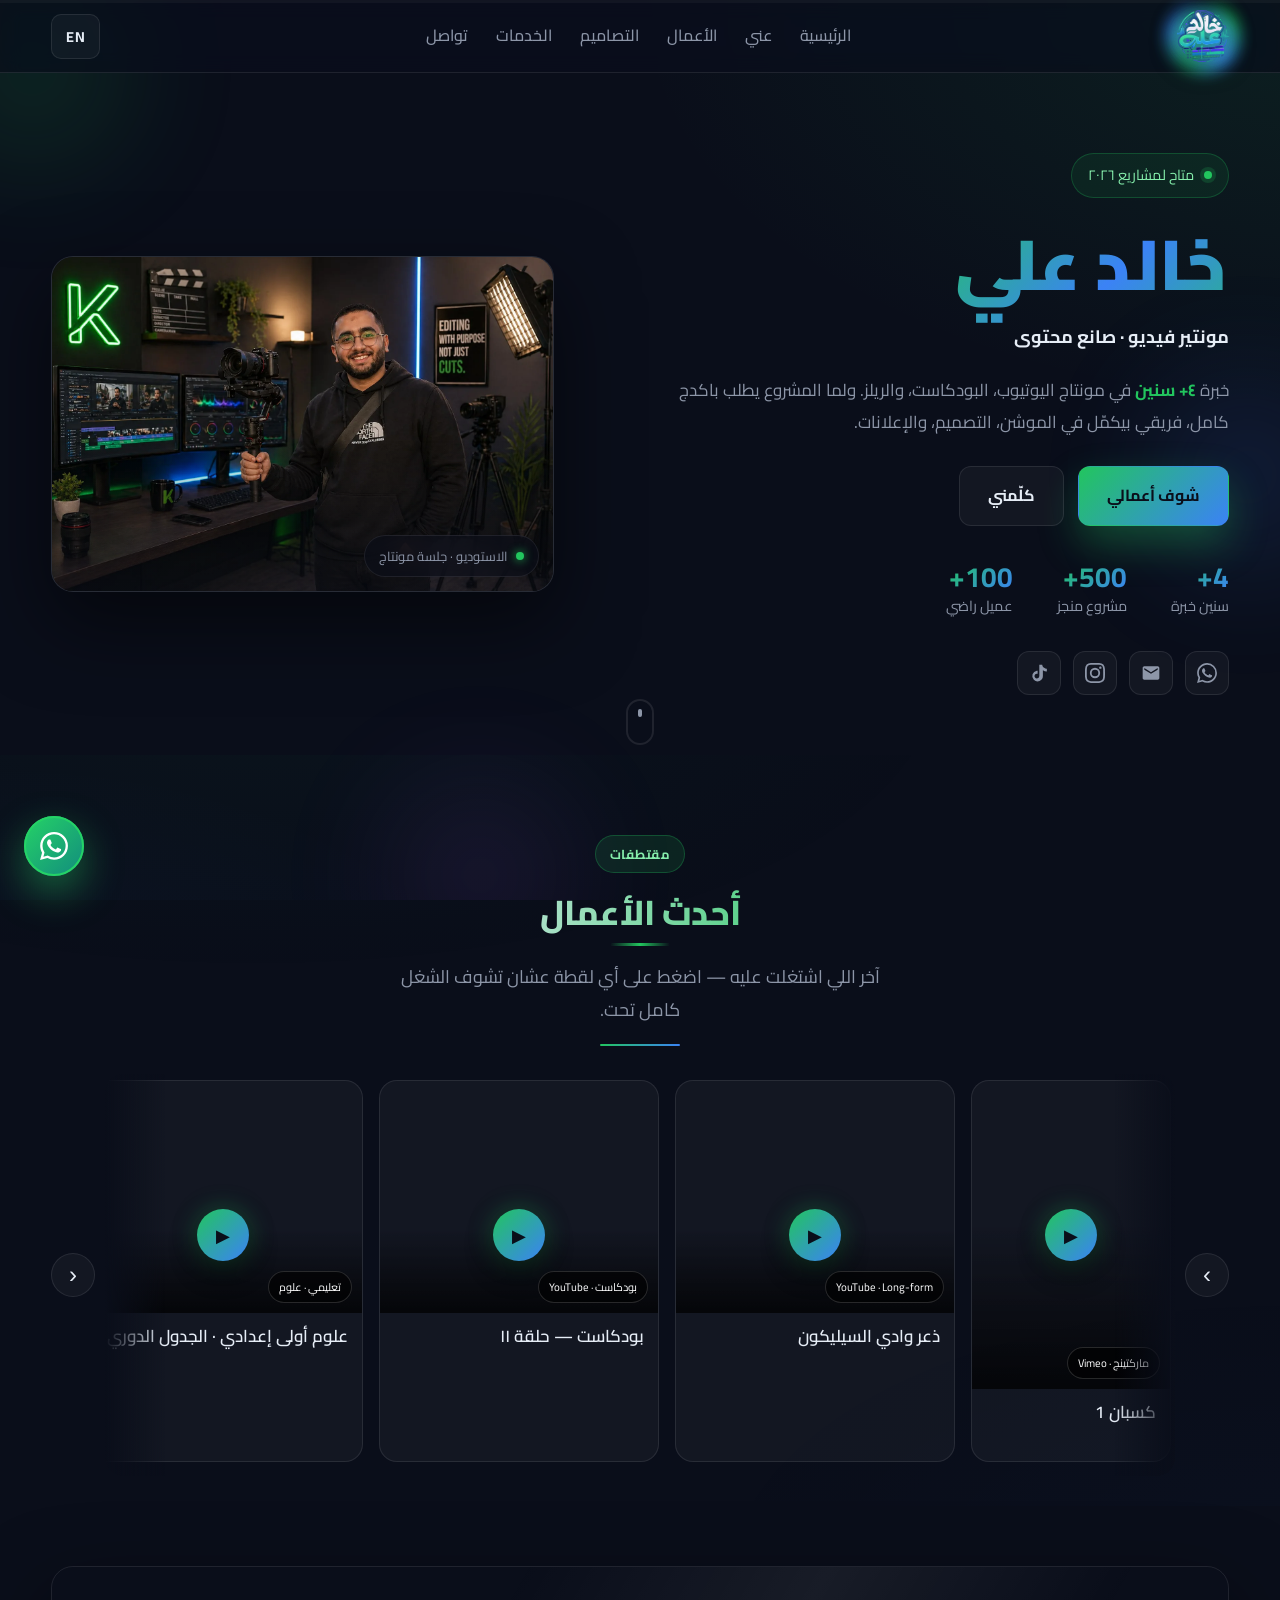
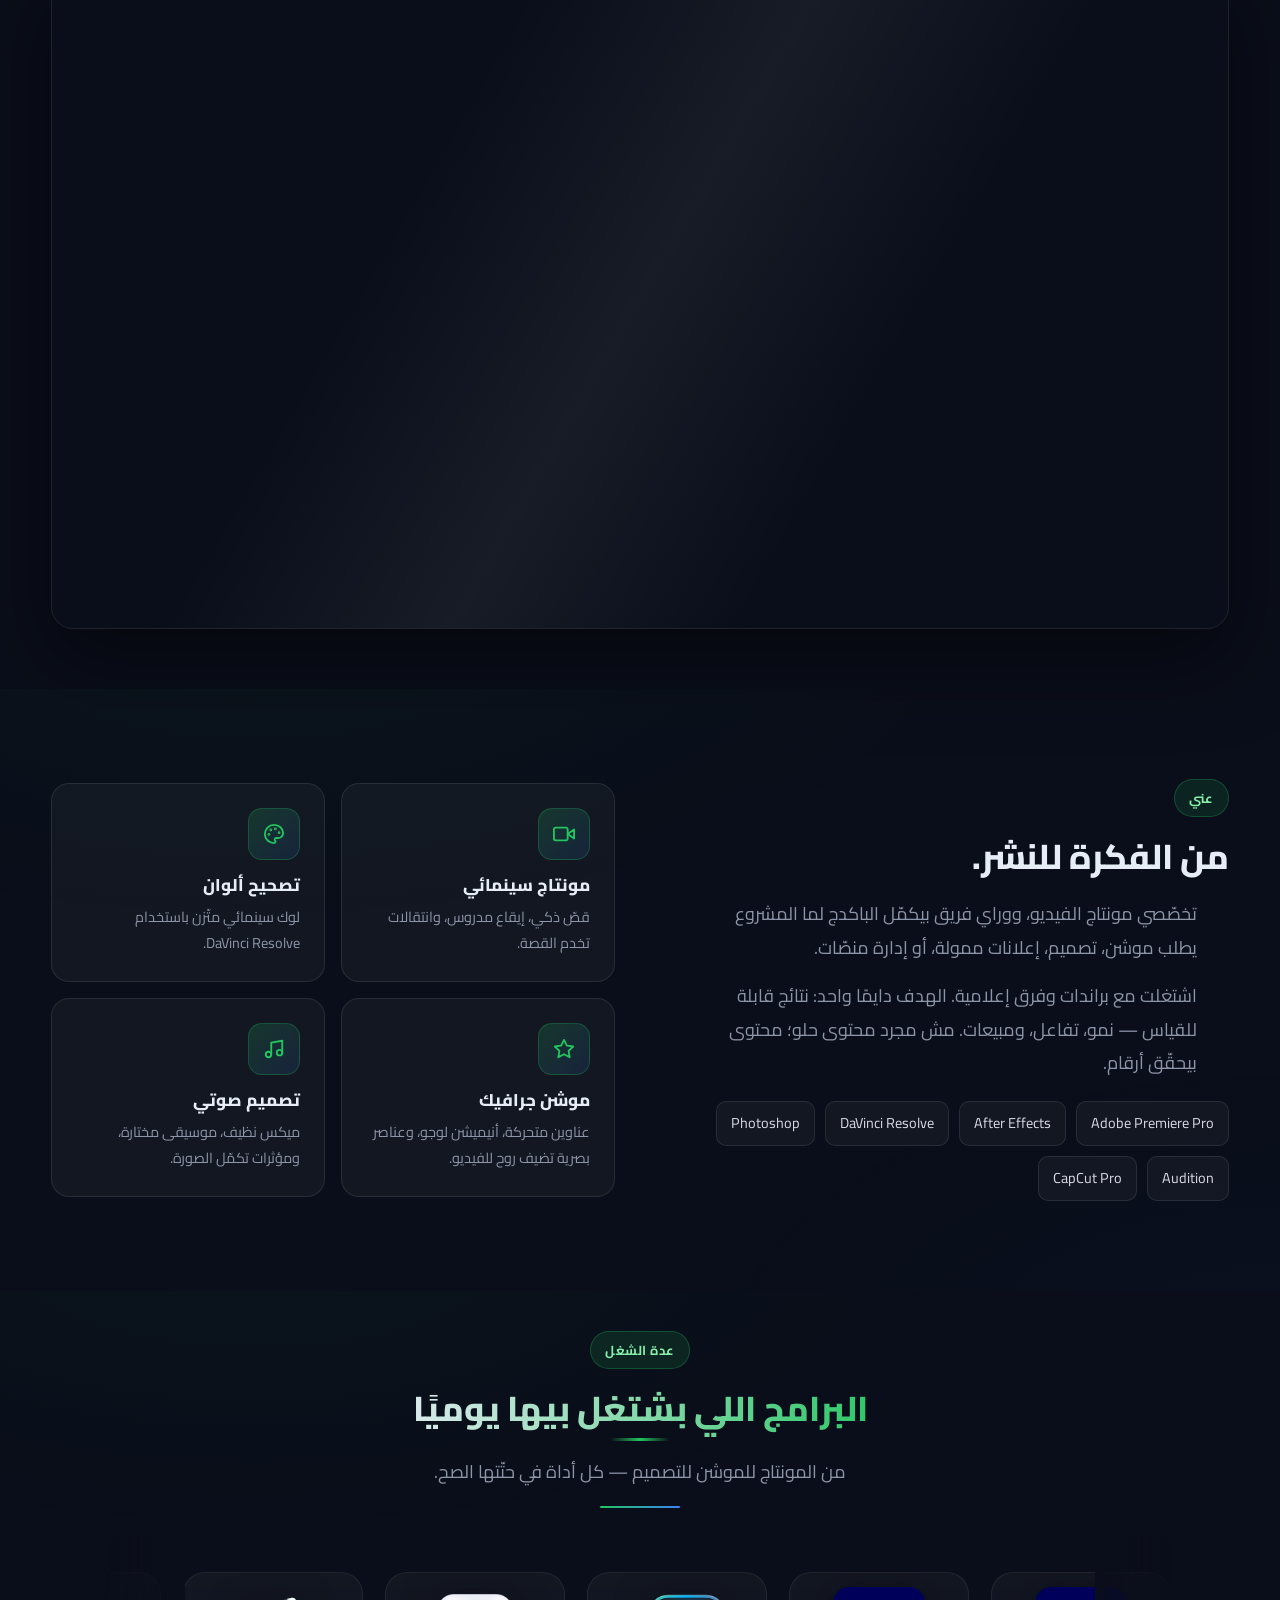
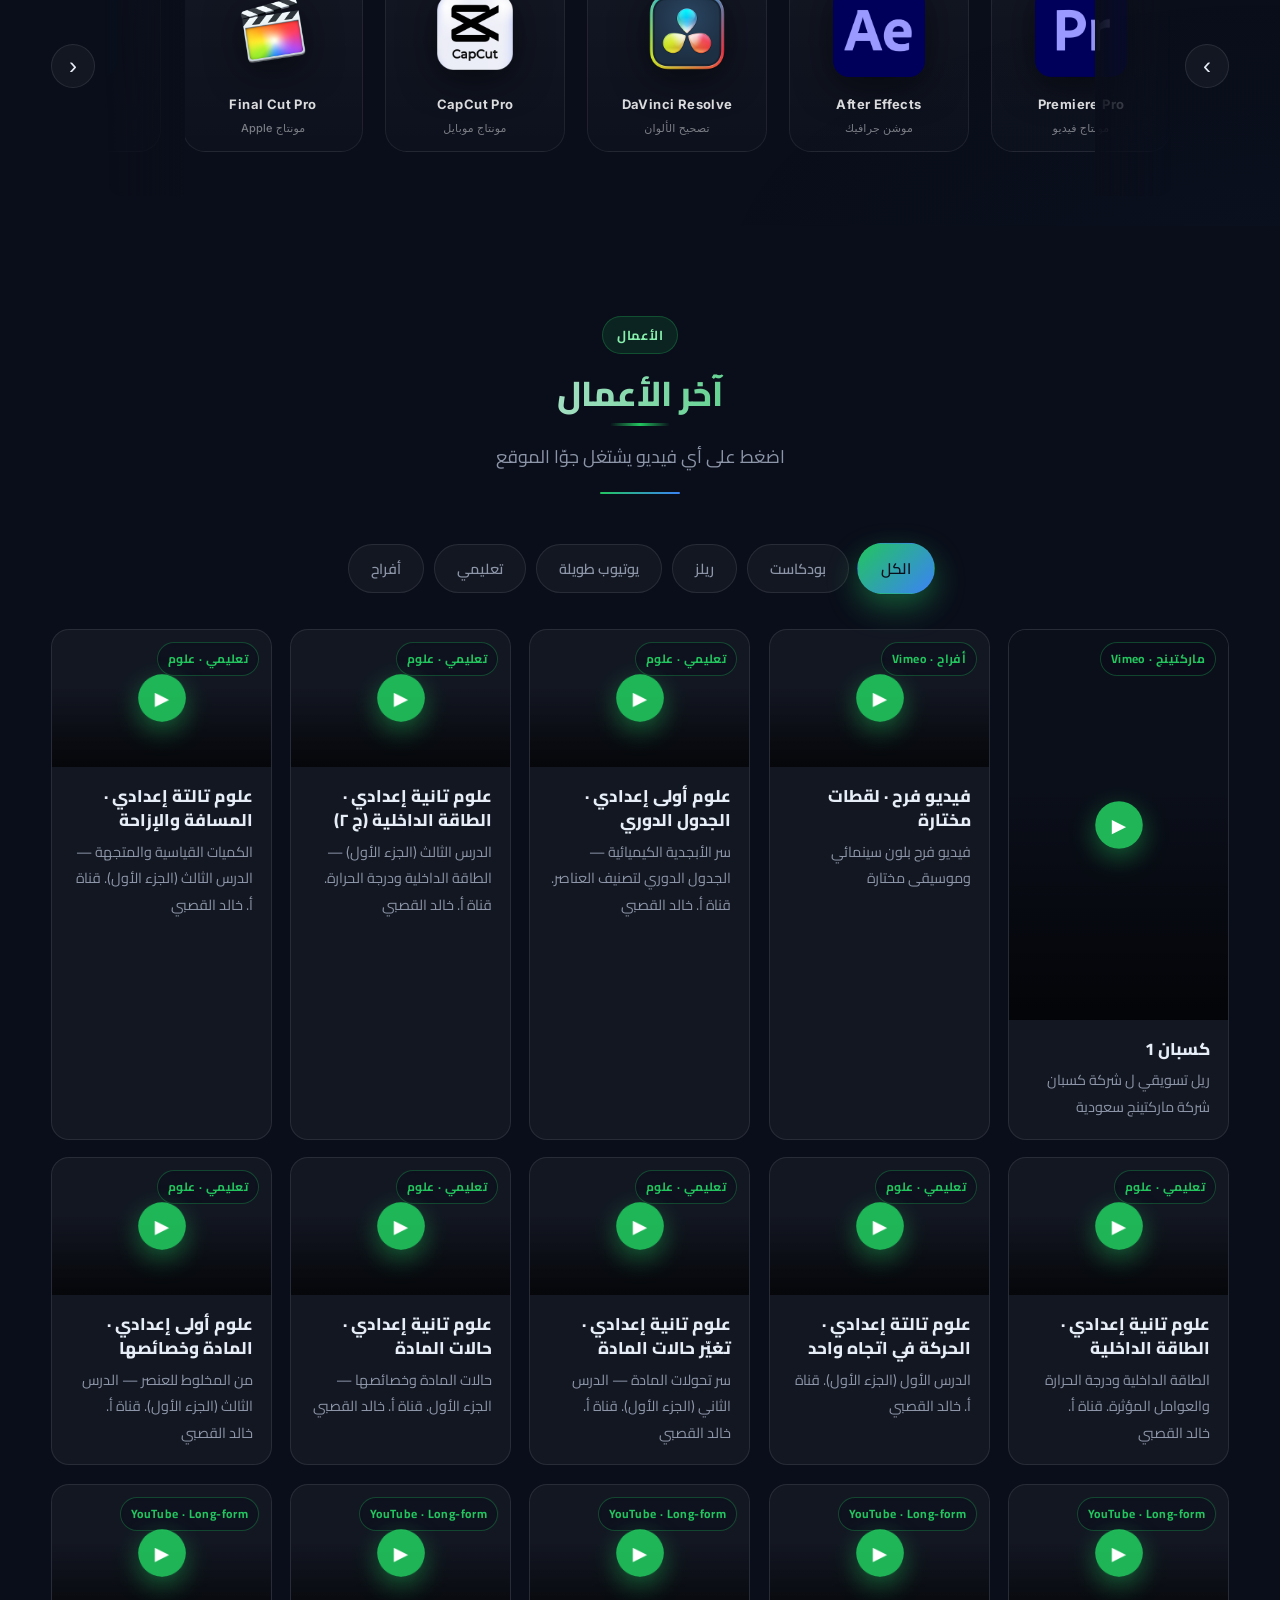
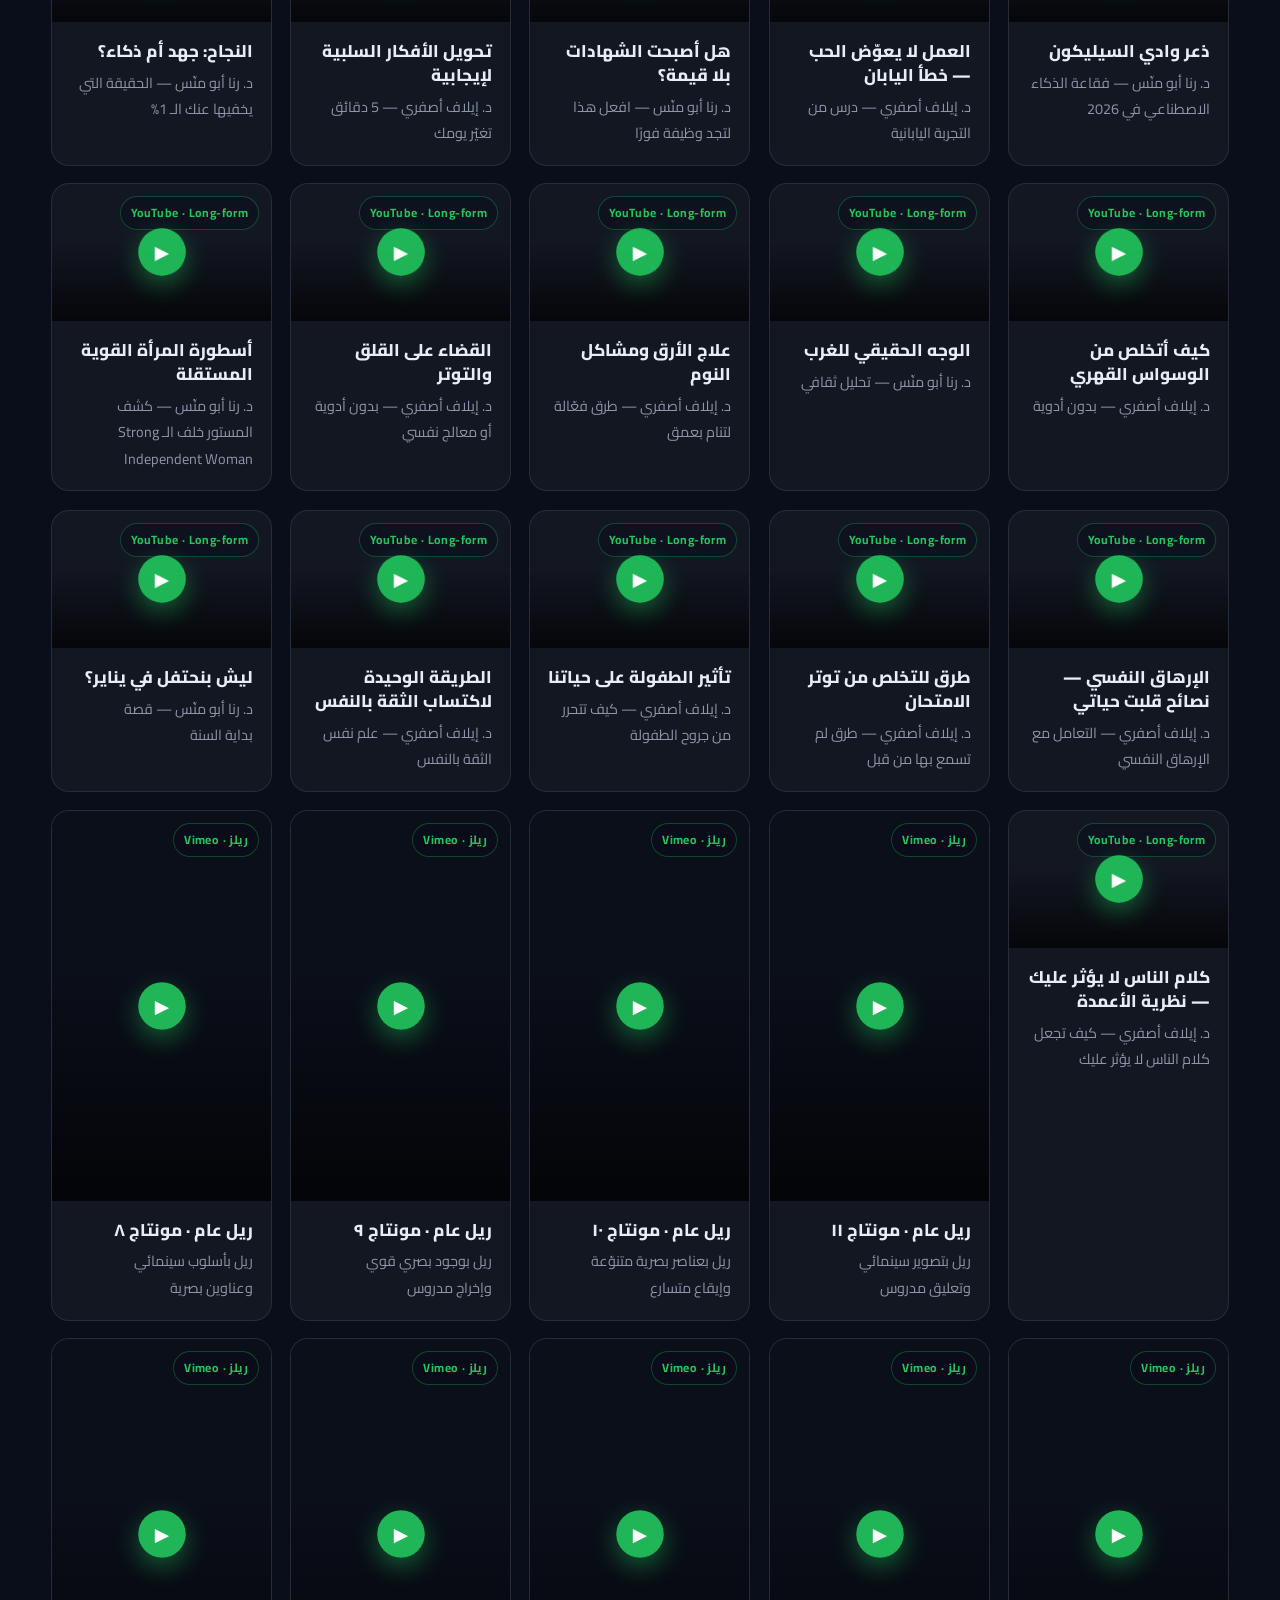
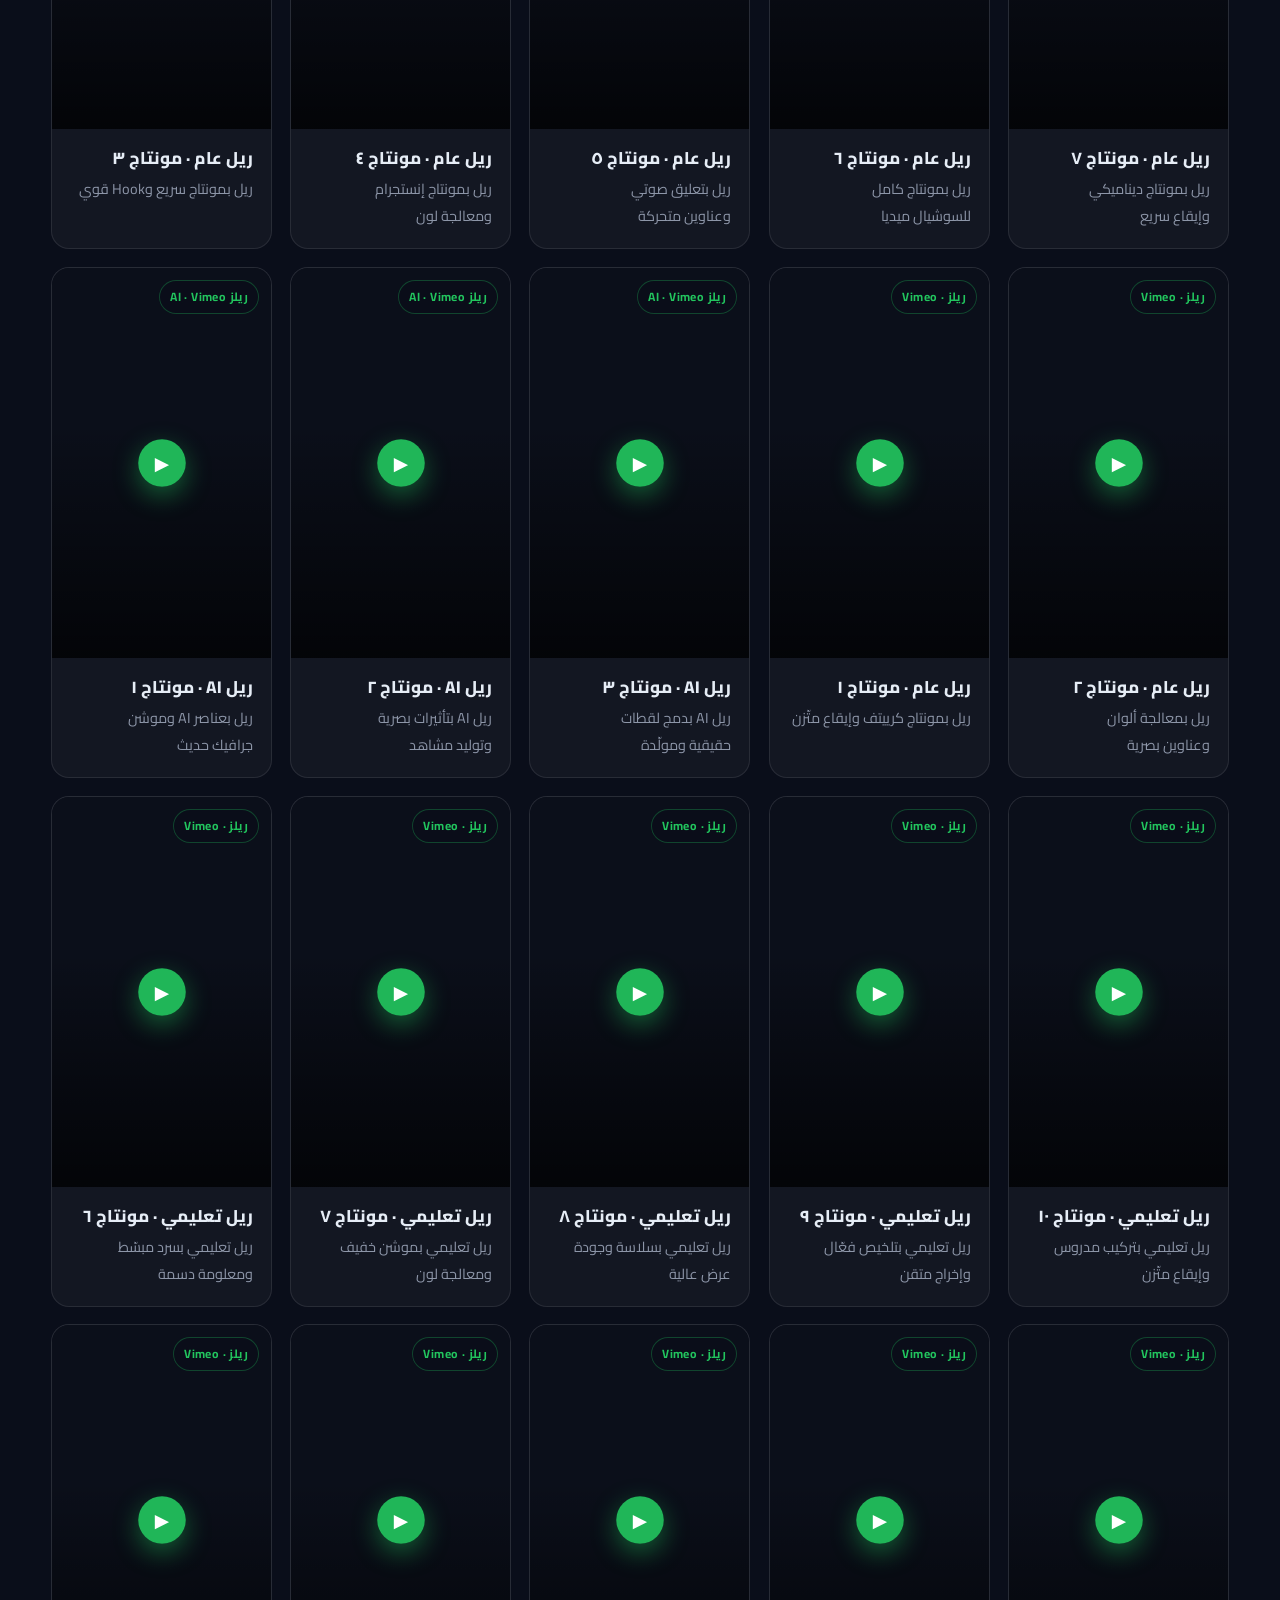
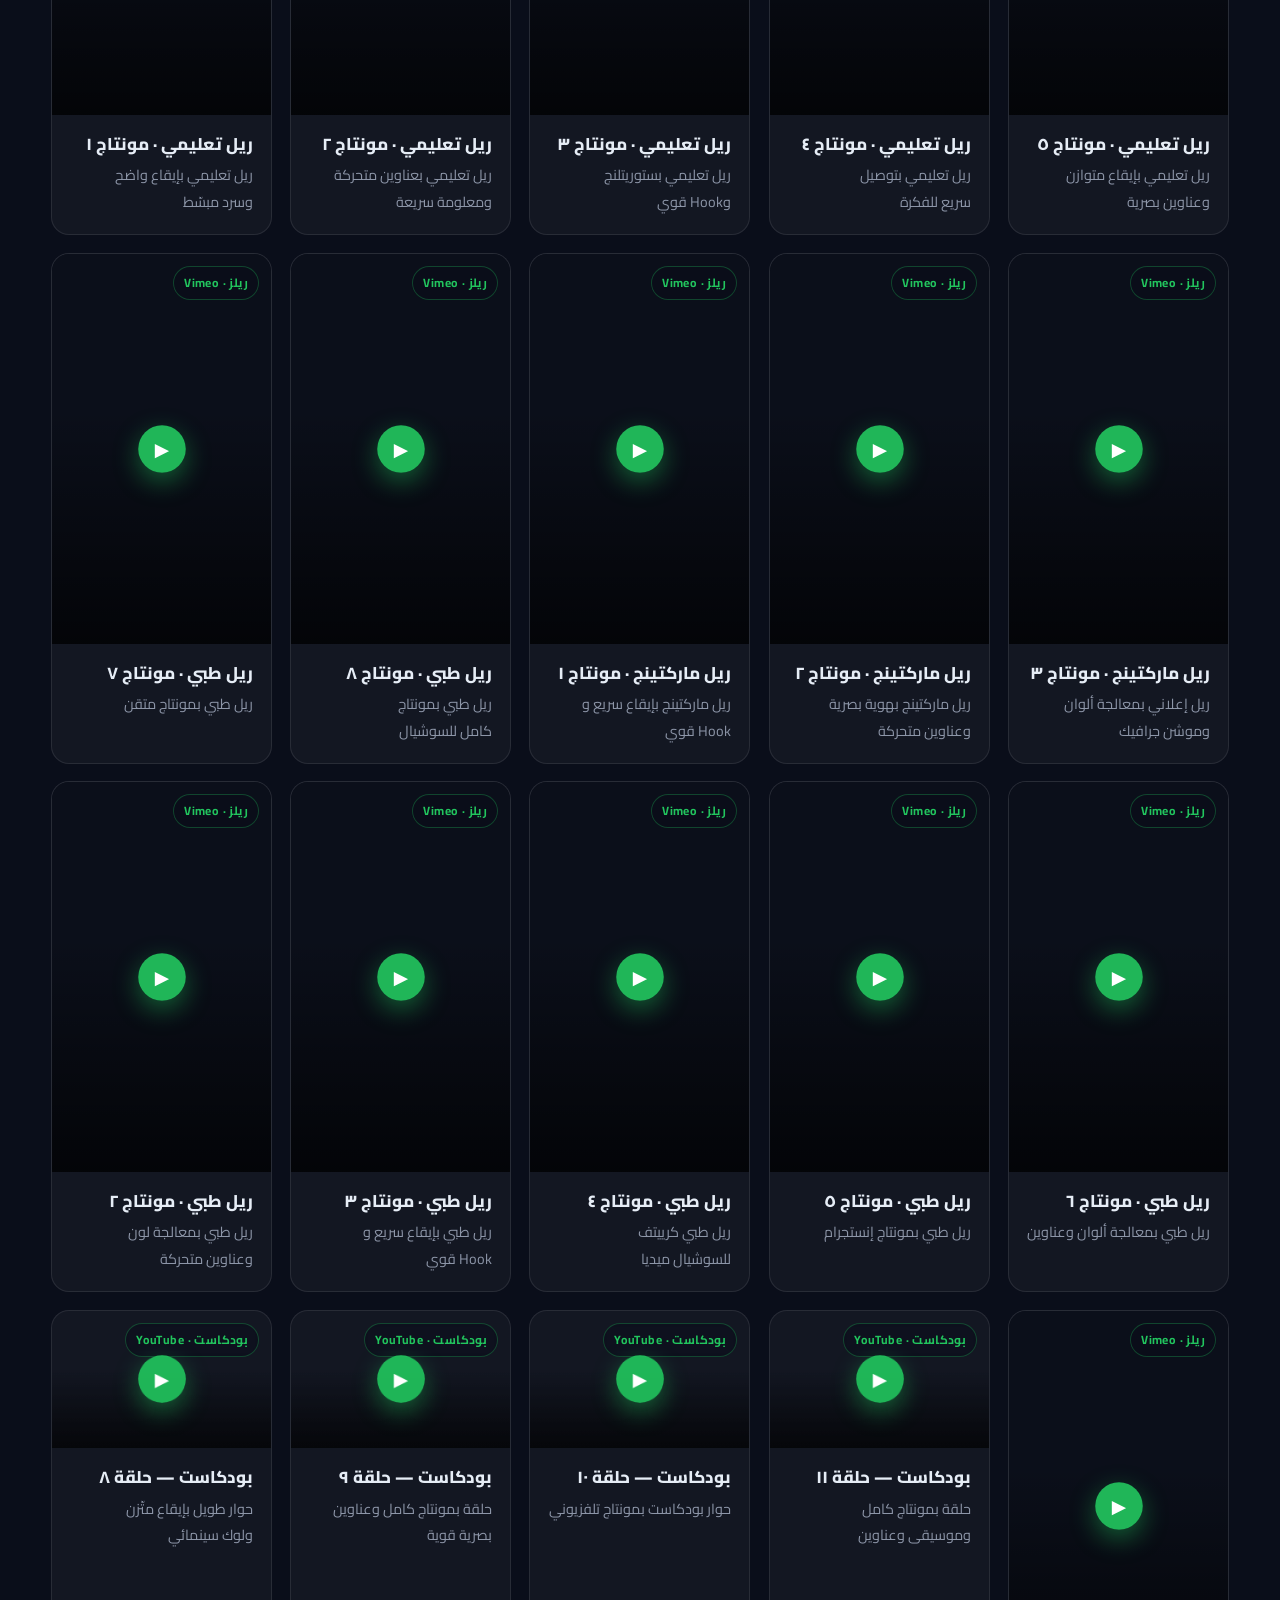
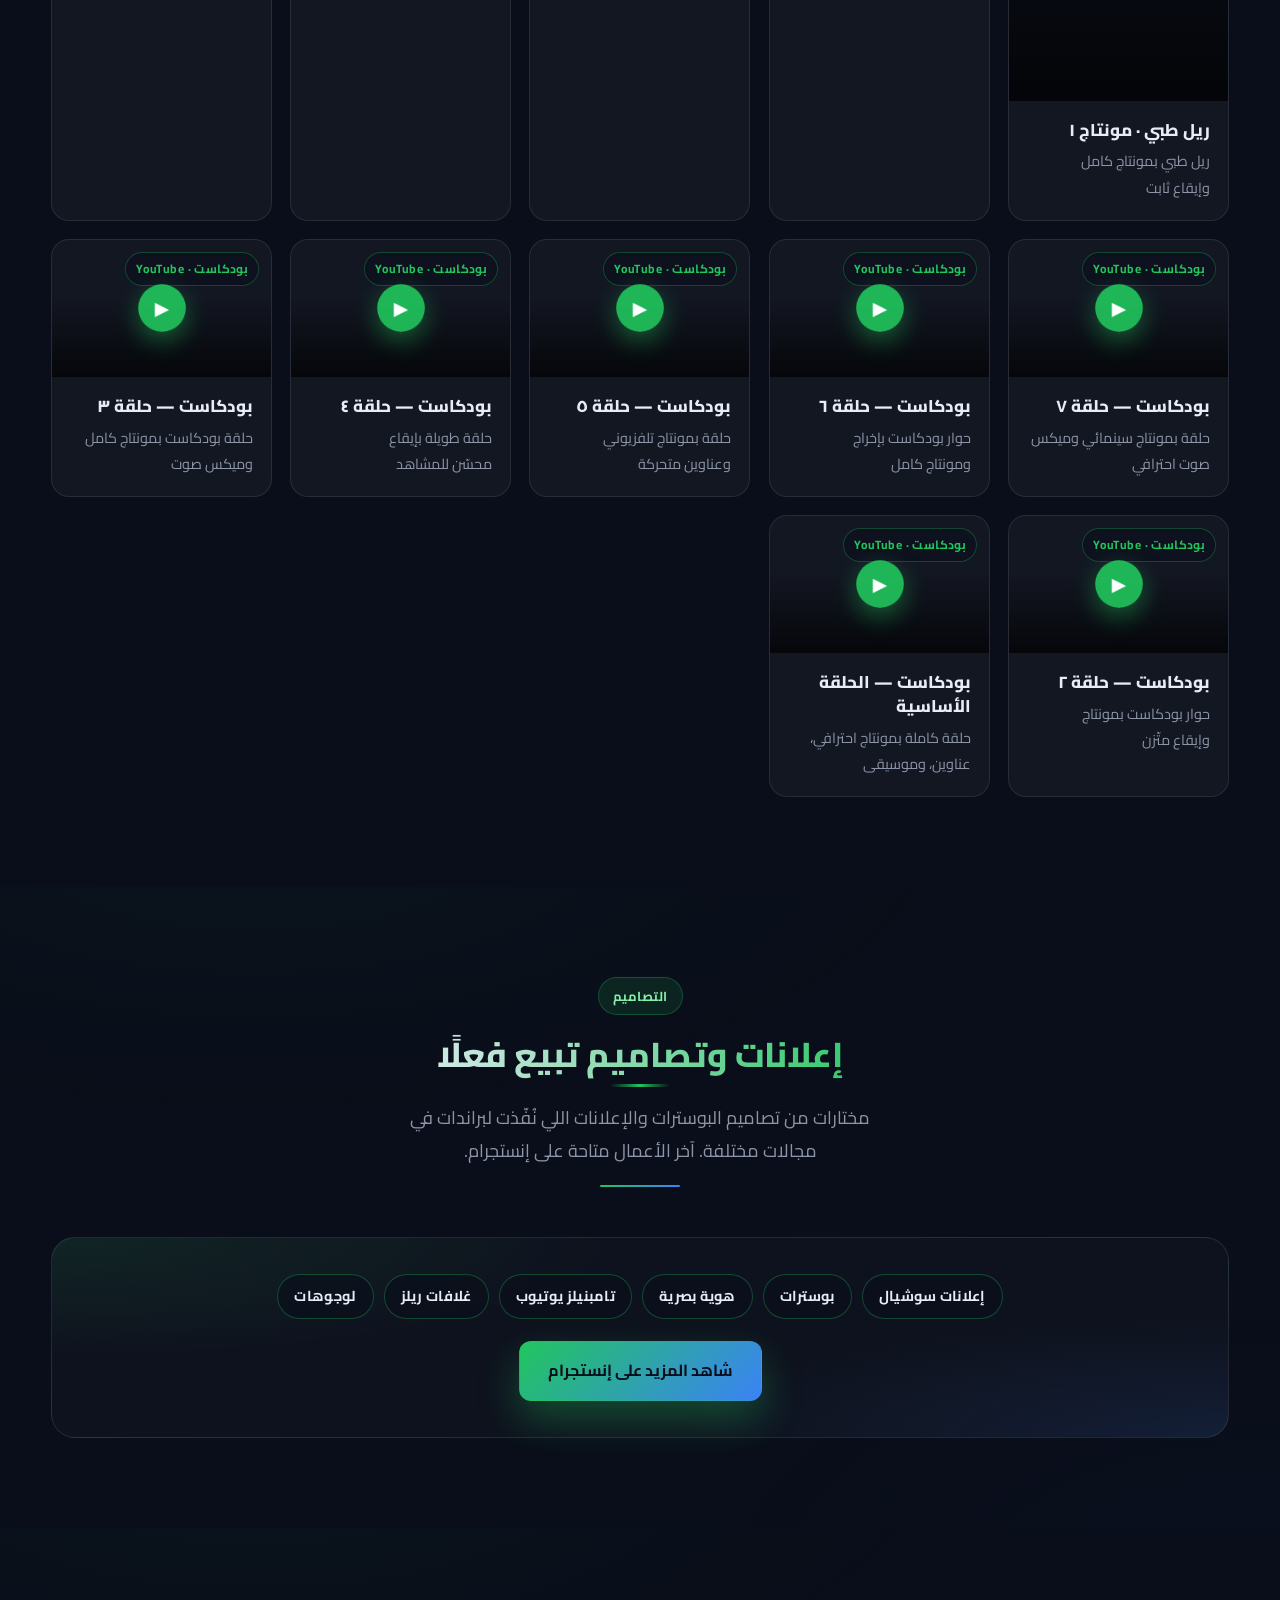
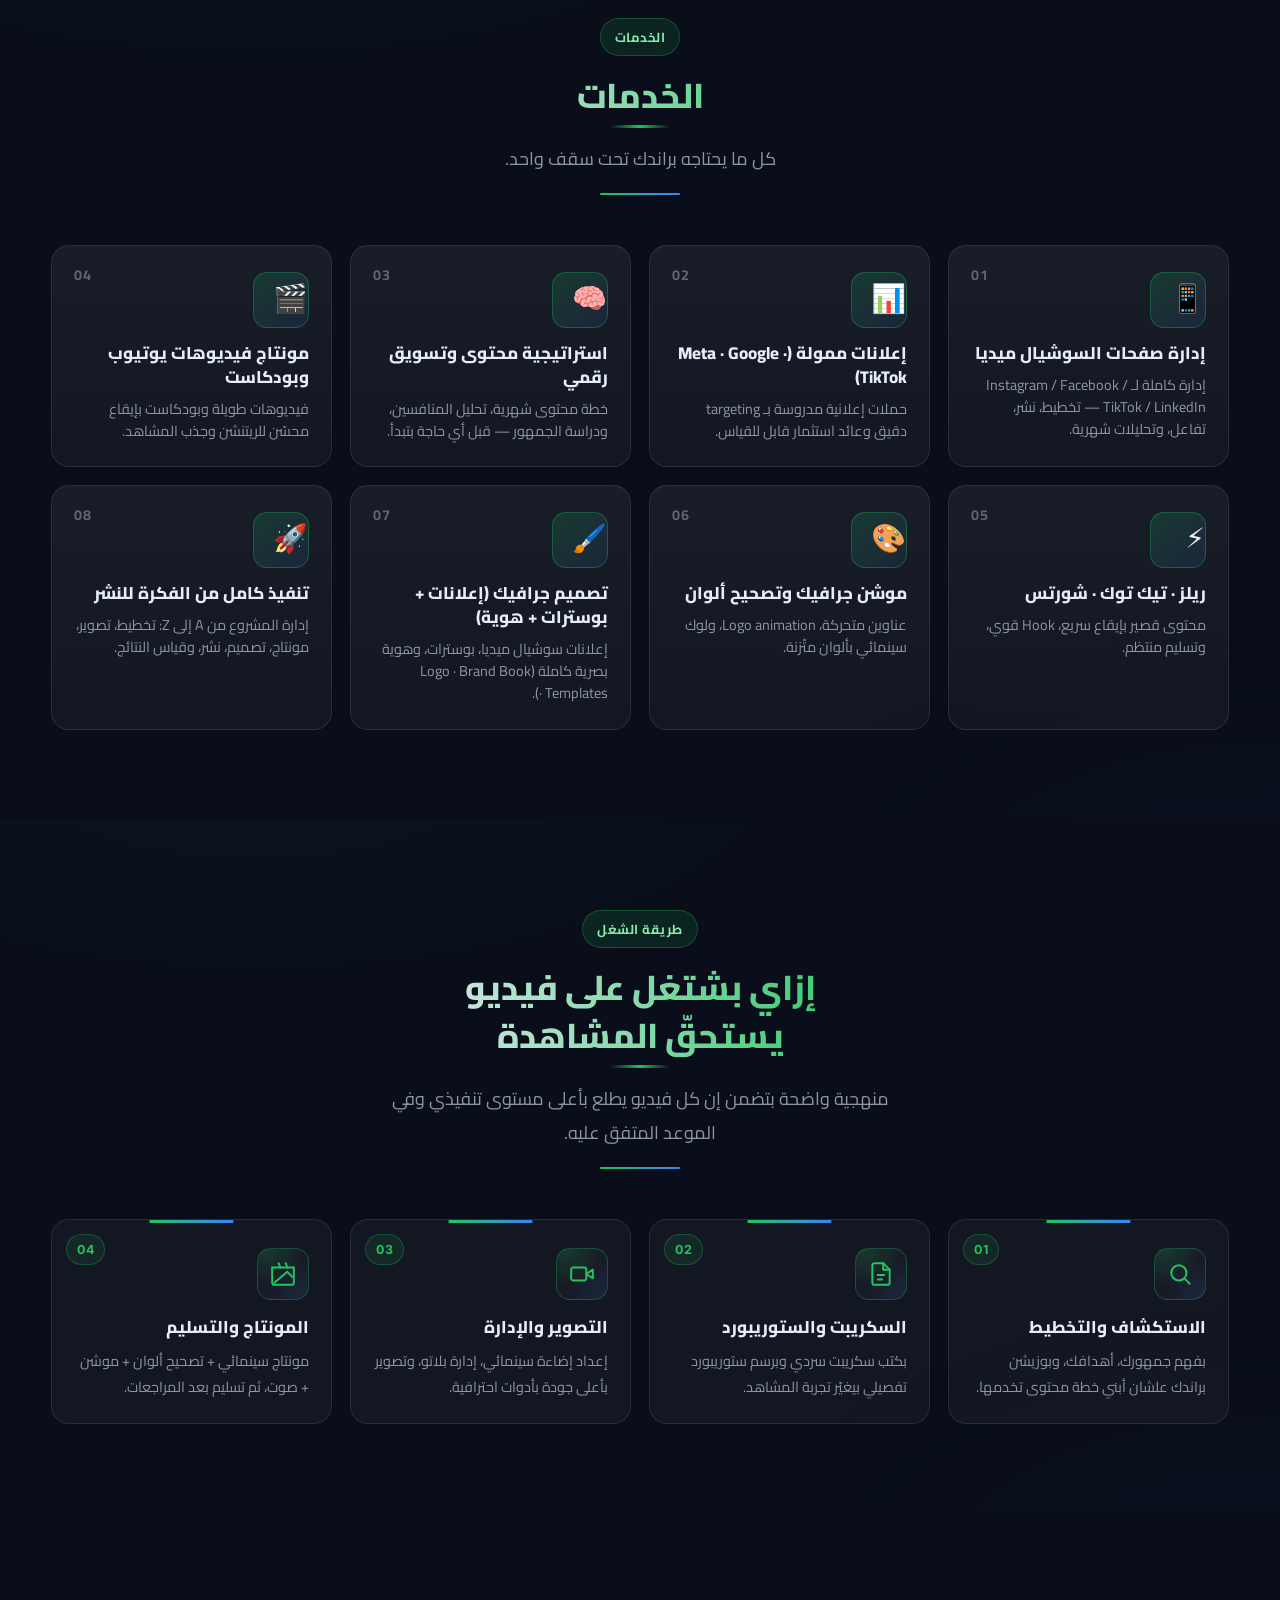
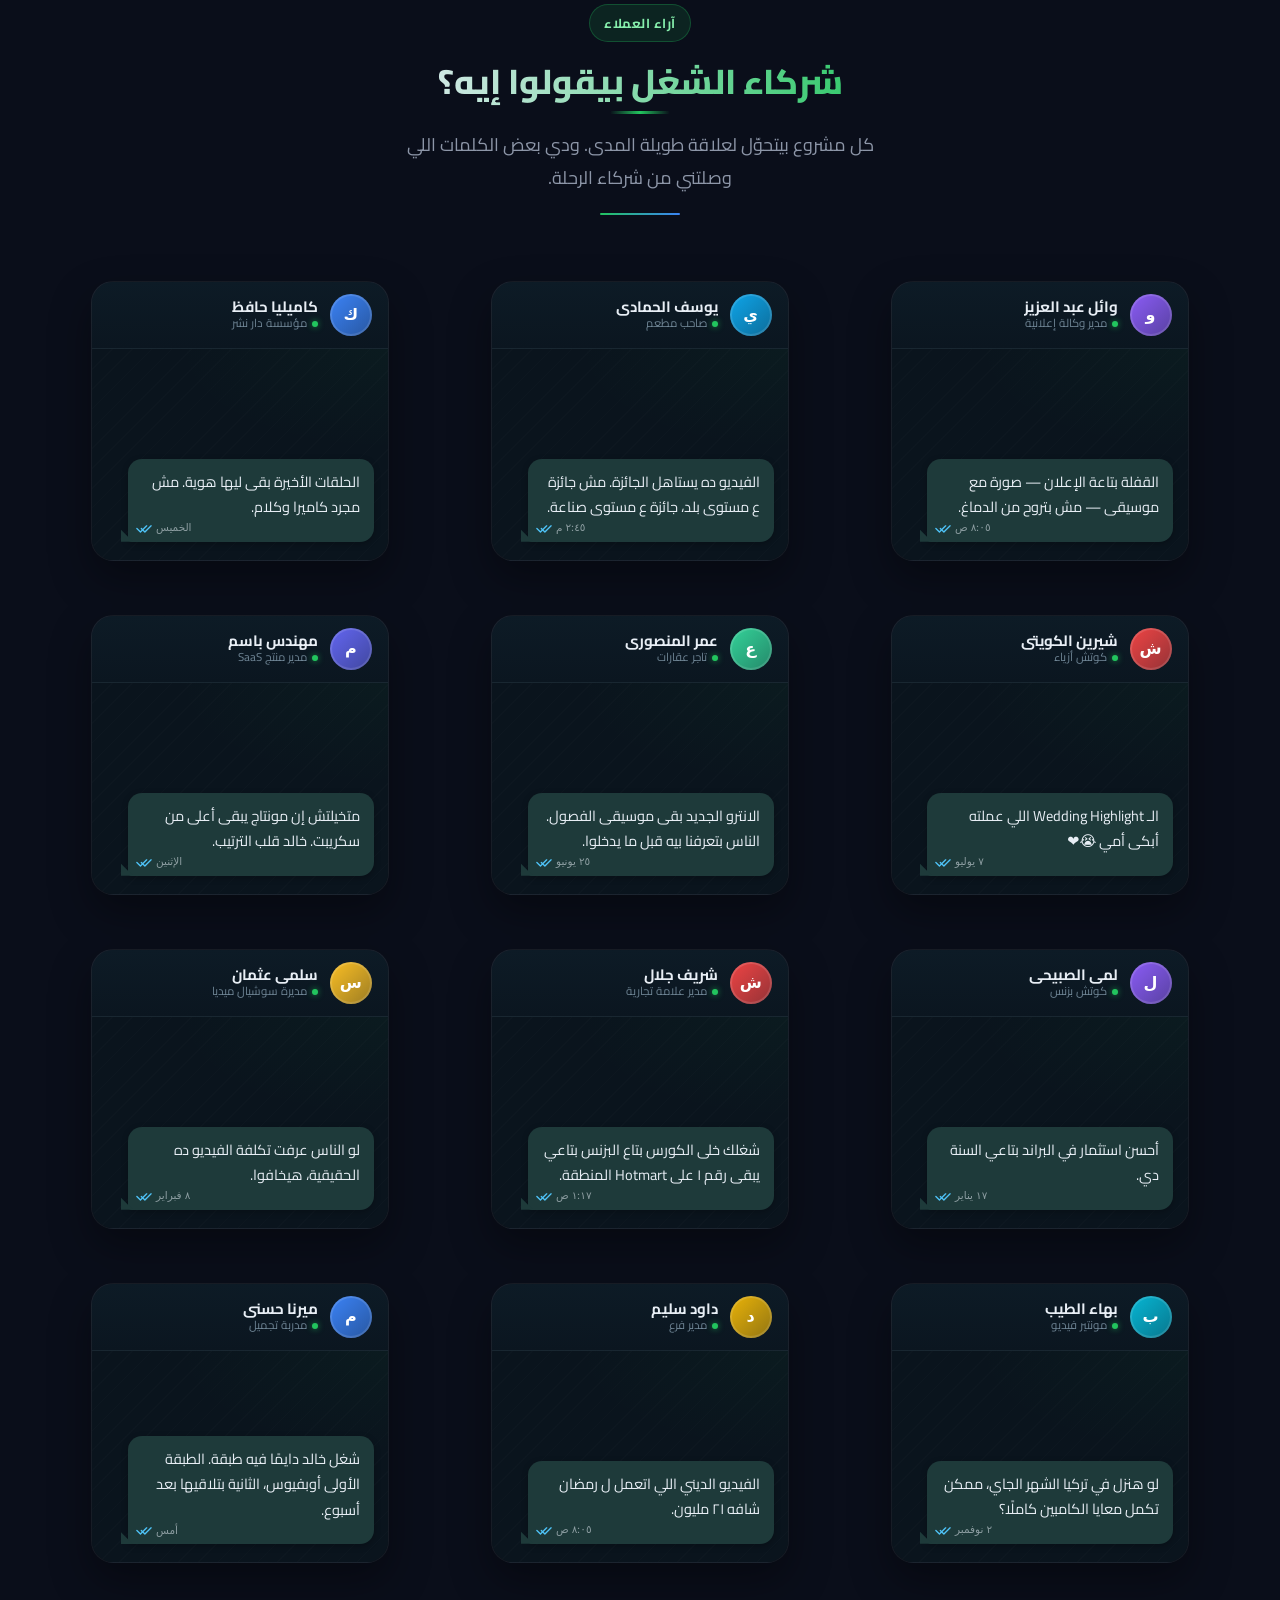
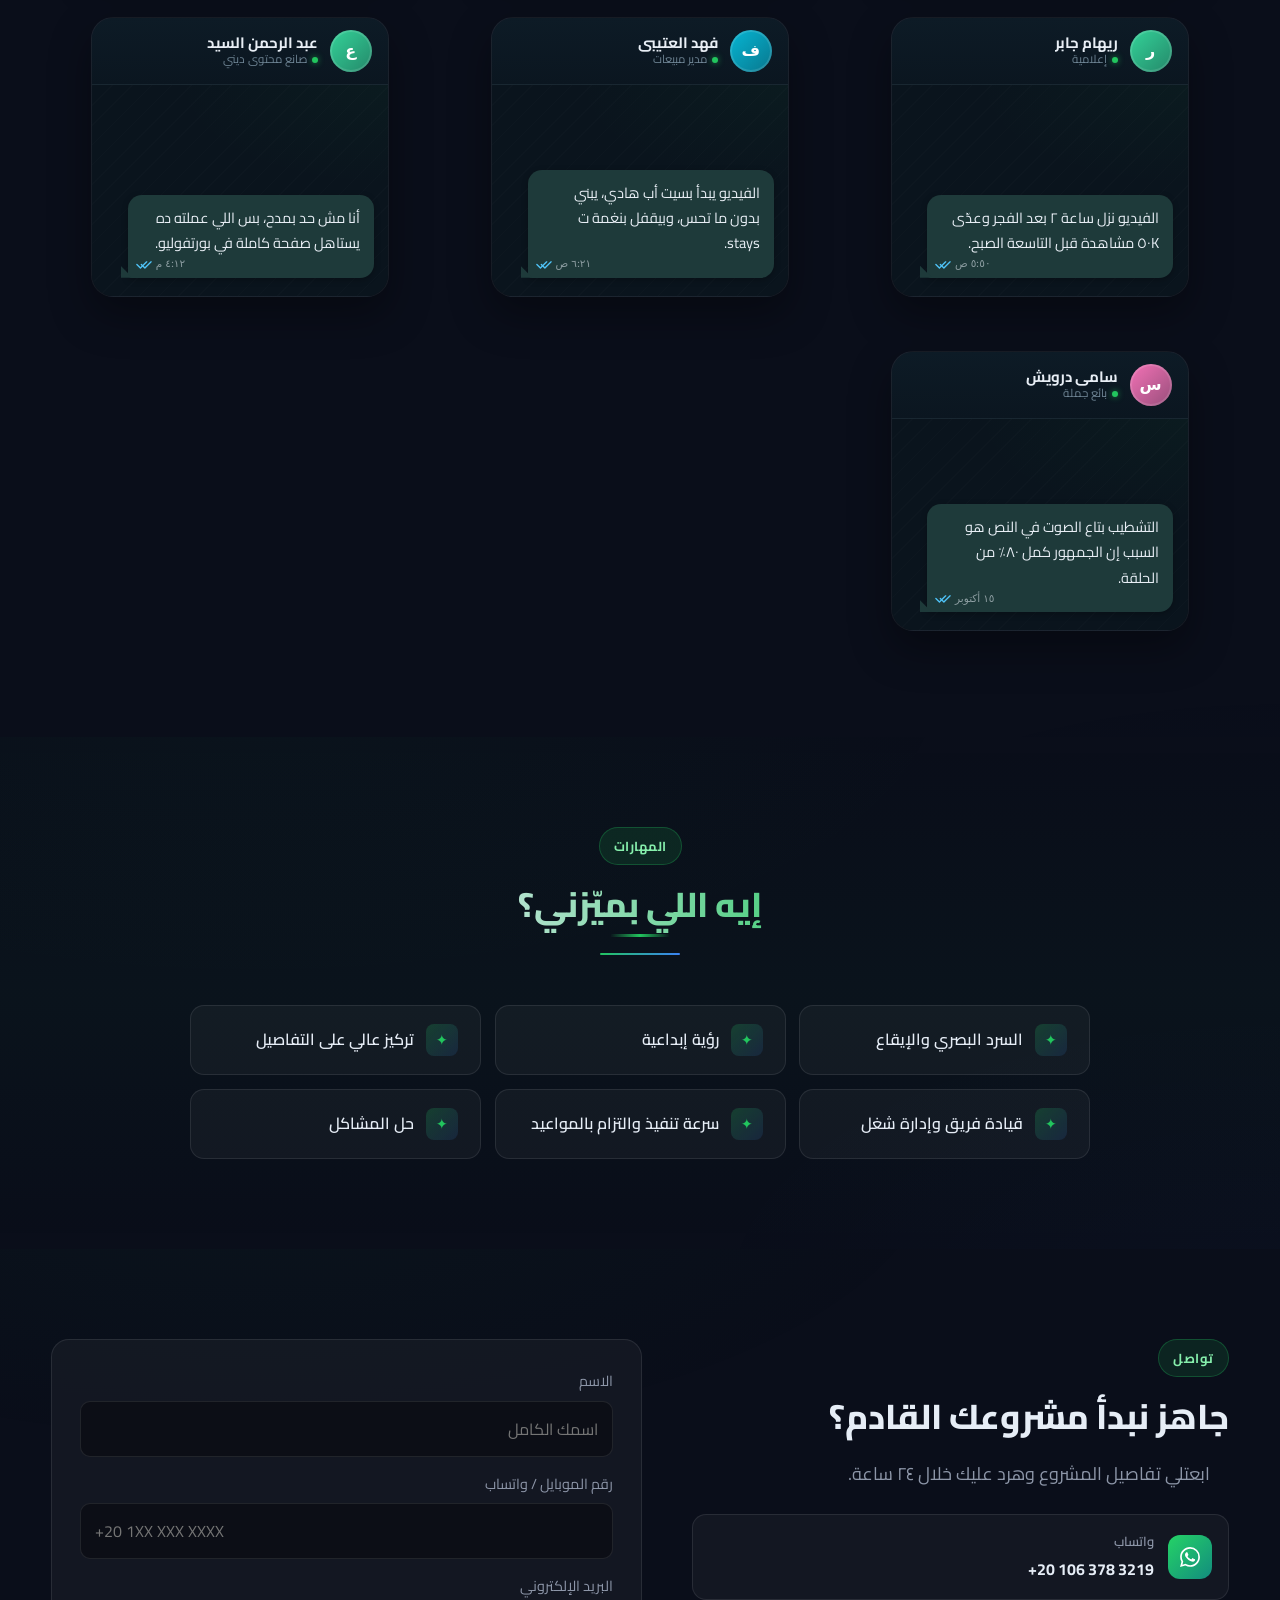
==== index.html @ 0318ac87 "Phase 2: dashboard CMS for مقتطفات, البرامج (bilingual), token panel, mobile polish - New ✨ مقتطفات " ====
<!DOCTYPE html>
<html lang="ar" dir="rtl">
<head>
  <meta charset="UTF-8" />
  <meta name="viewport" content="width=device-width, initial-scale=1.0" />
  <meta name="theme-color" content="#0a0e1a" />
  <title data-i18n="meta.title">خالد علي — مونتير فيديو · باكدج محتوى وتسويق متكامل</title>
  <meta name="description" data-i18n="meta.desc" content="خالد علي — مونتير فيديو وصانع أفلام بخبرة ٤+ سنين. مونتاج اليوتيوب، البودكاست، والريلز. ولو محتاج باكدج كامل: موشن، تصميم، إدارة صفحات، وإعلانات — الفريق جاهز." />
  <meta name="author" content="Khaled Ali" />
  <meta name="keywords" content="مونتاج فيديو, تسويق رقمي, موشن جرافيك, إعلانات ممولة, إنتاج محتوى, خالد علي, video editor, motion graphics, content creation, Egypt" />

  <!-- Canonical (TODO: update to your production domain) -->
  <link rel="canonical" href="https://khaledali.example/" />

  <!-- Open Graph -->
  <meta property="og:type" content="website" />
  <meta property="og:locale" content="ar_EG" />
  <meta property="og:locale:alternate" content="en_US" />
  <meta property="og:site_name" content="Khaled Ali" />
  <meta property="og:title" content="خالد علي — مونتير فيديو · باكدج محتوى وتسويق متكامل" />
  <meta property="og:description" content="مونتير فيديو وصانع أفلام بخبرة ٤+ سنين. باكدج محتوى وتسويق متكامل عند الطلب." />
  <meta property="og:image" content="khaled-hero.jpg" />
  <meta property="og:image:alt" content="Khaled Ali — Video editor at work" />
  <meta property="og:url" content="https://khaledali.example/" />

  <!-- Twitter Card -->
  <meta name="twitter:card" content="summary_large_image" />
  <meta name="twitter:title" content="خالد علي — مونتير فيديو · باكدج محتوى وتسويق متكامل" />
  <meta name="twitter:description" content="مونتير فيديو وصانع أفلام. باكدج محتوى وتسويق متكامل عند الطلب." />
  <meta name="twitter:image" content="khaled-hero.jpg" />

  <!-- Favicon: actual logo -->
  <link rel="icon" type="image/png" sizes="96x96" href="logo-96.png" />
  <link rel="icon" type="image/png" sizes="256x256" href="logo-256.png" />
  <link rel="apple-touch-icon" href="logo-256.png" />

  <!-- Fonts: Cairo (AR — clean geometric, used by most sites) + Inter (EN) — Google Fonts -->
  <link rel="preconnect" href="https://fonts.googleapis.com" />
  <link rel="preconnect" href="https://fonts.gstatic.com" crossorigin />
  <link href="https://fonts.googleapis.com/css2?family=Cairo:wght@300;400;500;600;700;800;900&family=Inter:wght@400;500;600;700;800&display=swap" rel="stylesheet" />

  <!-- Preload hero image (LCP, WebP with JPG fallback) -->
  <link rel="preload" as="image" href="khaled-hero.webp" type="image/webp" fetchpriority="high" />

  <link rel="stylesheet" href="styles.css?v=39" />

  <!-- Structured data: Person + ProfessionalService -->
  <script type="application/ld+json">
  {
    "@context": "https://schema.org",
    "@graph": [
      {
        "@type": "Person",
        "@id": "https://khaledali.example/#person",
        "name": "Khaled Ali",
        "alternateName": "خالد علي",
        "jobTitle": "Video Editor & Filmmaker",
        "description": "Video editor and filmmaker with 4+ years of experience. Offers an end-to-end content and marketing package on demand.",
        "url": "https://khaledali.example/",
        "image": "https://khaledali.example/khaled-hero.jpg",
        "email": "mailto:bebooxo7@gmail.com",
        "telephone": "+201063783219",
        "sameAs": [
          "https://wa.me/201063783219",
          "https://instagram.com/kkhalidoxo"
        ],
        "knowsAbout": ["Video Editing", "Motion Graphics", "Color Grading", "Digital Marketing", "Paid Ads", "Content Strategy", "Graphic Design"]
      },
      {
        "@type": "ProfessionalService",
        "@id": "https://khaledali.example/#service",
        "name": "Khaled Ali — Video Editing & Full-Service Content",
        "image": "https://khaledali.example/khaled-hero.jpg",
        "url": "https://khaledali.example/",
        "telephone": "+201063783219",
        "founder": {"@id": "https://khaledali.example/#person"},
        "areaServed": {"@type": "Country", "name": "Egypt"},
        "priceRange": "$$",
        "serviceType": ["Video editing", "Motion graphics", "Social media management", "Paid ads", "Content strategy", "Graphic design"]
      }
    ]
  }
  </script>

  <!--
    Pre-FOUC visibility guard.
    Reads visibility.json (or admin draft from localStorage) BEFORE first paint and
    injects a <style> rule that hides any section flagged false. Without this, async
    `applyVisibility()` in script.js runs after the section is already painted, so on
    slow networks (especially mobile) the hidden sections briefly flash and disappear.
  -->
  <style id="kha-pre-visibility"></style>
  <script>
  (function () {
    try {
      var flags = null;
      try {
        var draft = localStorage.getItem('khaled_visibility_draft');
        if (draft) {
          var parsed = JSON.parse(draft);
          flags = parsed && parsed.sections;
        }
      } catch (e) {}
      if (!flags) {
        try {
          var x = new XMLHttpRequest();
          x.open('GET', 'visibility.json?v=' + Date.now(), false);
          x.send(null);
          if (x.status === 200) {
            var data = JSON.parse(x.responseText);
            flags = data && data.sections;
          }
        } catch (e) {}
      }
      if (flags && typeof flags === 'object') {
        var rules = [];
        Object.keys(flags).forEach(function (k) {
          if (flags[k] === false) {
            rules.push('#' + k + '{display:none!important;}');
            rules.push('a[href="#' + k + '"]{display:none!important;}');
          }
        });
        var styleEl = document.getElementById('kha-pre-visibility');
        if (styleEl) styleEl.textContent = rules.join('\n');
      }
    } catch (e) {}
  })();
  </script>
</head>
<body>
  <!-- Subtle background gradient -->
  <div class="bg-gradient" aria-hidden="true"></div>

  <!-- Scroll progress bar -->
  <div class="scroll-progress" aria-hidden="true"><span></span></div>

  <!-- Navbar -->
  <header class="nav">
    <div class="container nav-inner">
      <a href="#home" class="logo logo-anim" aria-label="خالد علي — Khaled Ali">
        <span class="logo-mark" aria-hidden="true">
          <span class="logo-halo" aria-hidden="true"></span>
          <span class="logo-aura" aria-hidden="true"></span>
          <img id="logoImg"
               src="logo-256.png"
               data-src-ar="logo-256.png"
               data-src-en="khaled-logo-en.png"
               alt=""
               width="52" height="52"
               decoding="async" loading="eager" />
          <span class="logo-shine" aria-hidden="true"></span>
          <span class="logo-glow" aria-hidden="true"></span>
        </span>
      </a>
      <nav class="nav-links" id="navLinks">
        <a href="#home" data-i18n="nav.home">الرئيسية</a>
        <a href="#about" data-i18n="nav.about">عني</a>
        <a href="#works" data-i18n="nav.works">الأعمال</a>
        <a href="#designs" data-i18n="nav.designs">التصاميم</a>
        <a href="#services" data-i18n="nav.services">الخدمات</a>
        <a href="#pricing" data-i18n="nav.pricing">الباقات</a>
        <a href="#contact" data-i18n="nav.contact">تواصل</a>
      </nav>
      <div class="nav-actions">
        <button class="lang-toggle" id="langToggle" aria-label="Toggle language">
          <span class="lang-current">EN</span>
        </button>
        <button class="nav-toggle" id="navToggle" aria-label="Menu">
          <span></span><span></span><span></span>
        </button>
      </div>
    </div>
  </header>

  <!-- Hero -->
  <section class="hero" id="home">
    <div class="container hero-inner">
      <div class="hero-text">
        <span class="eyebrow">
          <span class="dot"></span>
          <span data-i18n="hero.eyebrow">متاح لمشاريع ٢٠٢٦</span>
        </span>
        <h1 class="hero-name">
          <span class="gradient-text" data-i18n="hero.name">خالد علي</span>
        </h1>
        <p class="hero-role" data-i18n="hero.role">مونتير فيديو · صانع محتوى</p>
        <p class="hero-sub" data-i18n="hero.sub">
          خبرة <strong>٤+ سنين</strong> في مونتاج اليوتيوب، البودكاست، والريلز. ولما المشروع يطلب باكدج كامل، فريقي بيكمّل في الموشن، التصميم، والإعلانات.
        </p>
        <div class="hero-cta">
          <a class="btn btn-primary magnetic" href="#works" data-i18n="hero.cta1">شوف أعمالي</a>
          <a class="btn btn-ghost magnetic" href="#contact" data-i18n="hero.cta2">كلّمني</a>
        </div>
        <ul class="hero-stats">
          <li>
            <strong data-counter="4" data-suffix="+">0+</strong>
            <span data-i18n="stats.years">سنين خبرة</span>
          </li>
          <li>
            <strong data-counter="500" data-suffix="+">490+</strong>
            <span data-i18n="stats.projects">مشروع منجز</span>
          </li>
          <li>
            <strong data-counter="100" data-suffix="+">90+</strong>
            <span data-i18n="stats.clients">عميل سعيد</span>
          </li>
        </ul>

        <!-- Social quick links -->
        <div class="hero-socials" aria-label="Social links">
          <a class="social-btn" href="https://wa.me/201063783219" target="_blank" rel="noopener" aria-label="WhatsApp" data-tooltip="WhatsApp">
            <svg viewBox="0 0 24 24" fill="currentColor" width="20" height="20"><path d="M17.472 14.382c-.297-.149-1.758-.867-2.03-.967-.273-.099-.471-.148-.67.15-.197.297-.767.966-.94 1.164-.173.199-.347.223-.644.075-.297-.15-1.255-.463-2.39-1.475-.883-.788-1.48-1.761-1.653-2.059-.173-.297-.018-.458.13-.606.134-.133.298-.347.446-.52.149-.174.198-.298.298-.497.099-.198.05-.371-.025-.52-.075-.149-.669-1.612-.916-2.207-.242-.579-.487-.5-.669-.51-.173-.008-.371-.01-.57-.01-.198 0-.52.074-.792.372-.272.297-1.04 1.016-1.04 2.479 0 1.462 1.065 2.875 1.213 3.074.149.198 2.096 3.2 5.077 4.487.71.306 1.263.489 1.694.626.712.226 1.36.194 1.872.118.571-.085 1.758-.719 2.006-1.413.248-.694.248-1.289.173-1.413-.074-.124-.272-.198-.57-.347m-5.421 7.403h-.004a9.87 9.87 0 0 1-5.031-1.378l-.361-.214-3.741.982.998-3.648-.235-.374a9.86 9.86 0 0 1-1.51-5.26c.001-5.45 4.436-9.884 9.888-9.884 2.64 0 5.122 1.03 6.988 2.898a9.825 9.825 0 0 1 2.893 6.994c-.003 5.45-4.437 9.884-9.885 9.884m8.413-18.297A11.815 11.815 0 0 0 12.05 0C5.495 0 .16 5.335.157 11.892c0 2.096.547 4.142 1.588 5.945L.057 24l6.305-1.654a11.882 11.882 0 0 0 5.683 1.448h.005c6.554 0 11.89-5.335 11.893-11.893a11.821 11.821 0 0 0-3.48-8.413"/></svg>
          </a>
          <a class="social-btn" href="mailto:bebooxo7@gmail.com" aria-label="Email" data-tooltip="Email">
            <svg viewBox="0 0 24 24" fill="currentColor" width="20" height="20"><path d="M20 4H4c-1.1 0-1.99.9-1.99 2L2 18c0 1.1.9 2 2 2h16c1.1 0 2-.9 2-2V6c0-1.1-.9-2-2-2zm0 4l-8 5-8-5V6l8 5 8-5v2z"/></svg>
          </a>
          <a class="social-btn" href="https://instagram.com/kkhalidoxo" target="_blank" rel="noopener" aria-label="Instagram" data-tooltip="Instagram">
            <svg viewBox="0 0 24 24" fill="currentColor" width="20" height="20"><path d="M12 2.163c3.204 0 3.584.012 4.85.07 3.252.148 4.771 1.691 4.919 4.919.058 1.265.069 1.645.069 4.849 0 3.205-.012 3.584-.069 4.849-.149 3.225-1.664 4.771-4.919 4.919-1.266.058-1.644.07-4.85.07-3.204 0-3.584-.012-4.849-.07-3.26-.149-4.771-1.699-4.919-4.92-.058-1.265-.07-1.644-.07-4.849 0-3.204.013-3.583.07-4.849.149-3.227 1.664-4.771 4.919-4.919 1.266-.057 1.645-.069 4.849-.069zM12 0C8.741 0 8.333.014 7.053.072 2.695.272.273 2.69.073 7.052.014 8.333 0 8.741 0 12c0 3.259.014 3.668.072 4.948.2 4.358 2.618 6.78 6.98 6.98C8.333 23.986 8.741 24 12 24c3.259 0 3.668-.014 4.948-.072 4.354-.2 6.782-2.618 6.979-6.98.059-1.28.073-1.689.073-4.948 0-3.259-.014-3.667-.072-4.947-.196-4.354-2.617-6.78-6.979-6.98C15.668.014 15.259 0 12 0zm0 5.838a6.162 6.162 0 1 0 0 12.324 6.162 6.162 0 0 0 0-12.324zM12 16a4 4 0 1 1 0-8 4 4 0 0 1 0 8zm6.406-11.845a1.44 1.44 0 1 0 0 2.881 1.44 1.44 0 0 0 0-2.881z"/></svg>
          </a>
          <a class="social-btn" href="https://tiktok.com/@kkhalidoxo" target="_blank" rel="noopener" aria-label="TikTok" data-tooltip="TikTok">
            <svg viewBox="0 0 24 24" fill="currentColor" width="20" height="20"><path d="M19.59 6.69a4.83 4.83 0 0 1-3.77-4.25V2h-3.45v13.67a2.89 2.89 0 0 1-5.2 1.74 2.89 2.89 0 0 1 2.31-4.64 2.93 2.93 0 0 1 .88.13V9.4a6.84 6.84 0 0 0-1-.05A6.33 6.33 0 0 0 5.8 20.1a6.34 6.34 0 0 0 10.86-4.43v-7a8.16 8.16 0 0 0 4.77 1.52v-3.4a4.85 4.85 0 0 1-1.84-.1z"/></svg>
          </a>
        </div>
      </div>
      <div class="hero-visual">
        <figure class="photo-card">
          <picture>
            <source srcset="khaled-hero.webp" type="image/webp" />
            <img src="khaled-hero.jpg" alt="Khaled Ali in studio" loading="eager" decoding="async" fetchpriority="high" width="1536" height="1024" />
          </picture>
          <figcaption class="photo-meta">
            <span class="meta-dot"></span>
            <span data-i18n="hero.photo.meta">الاستوديو · جلسة مونتاج</span>
          </figcaption>
        </figure>
      </div>
    </div>
    <a class="scroll-hint" href="#about" aria-label="scroll">
      <span></span>
    </a>
  </section>

  <!-- Latest Work — auto-scrolling reel strip -->
  <section class="section latest-section" id="latest" aria-labelledby="latestTitle">
    <div class="container">
      <div class="section-head section-head-tight">
        <span class="section-tag" data-i18n="latest.tag">مقتطفات</span>
        <h2 id="latestTitle" data-i18n="latest.title">أحدث الأعمال</h2>
        <p class="lead" data-i18n="latest.lead">آخر اللي اشتغلت عليه — اضغط على أي لقطة عشان تشوف الشغل كامل تحت.</p>
      </div>
      <div class="latest-strip" id="latestStrip">
        <button class="latest-arrow latest-prev" type="button" aria-label="prev">‹</button>
        <div class="latest-viewport">
          <div class="latest-track" id="latestTrack" role="list" aria-label="Latest work"></div>
          <div class="latest-fade latest-fade-start" aria-hidden="true"></div>
          <div class="latest-fade latest-fade-end" aria-hidden="true"></div>
        </div>
        <button class="latest-arrow latest-next" type="button" aria-label="next">›</button>
      </div>
    </div>
  </section>

  <!-- Behind the scenes strip -->
  <section class="bts-strip" id="bts" aria-label="Behind the scenes">
    <div class="container">
      <figure class="bts-figure">
        <picture>
          <source srcset="khaled-bts.webp" type="image/webp" />
          <img src="khaled-bts.jpg" alt="Behind the scenes" loading="lazy" decoding="async" width="1536" height="1024" />
        </picture>
        <figcaption class="bts-caption">
          <span class="bts-tag" data-i18n="bts.tag">وراء الكاميرا</span>
          <h3 data-i18n="bts.title">لقطات في سياقها الصحيح</h3>
          <p data-i18n="bts.desc">إعداد إضاءة، إدارة بلاتو، وتصوير بأدوات احترافية.</p>
        </figcaption>
      </figure>
    </div>
  </section>

  <!-- About -->
  <section class="section" id="about">
    <div class="container grid-2">
      <div>
        <span class="section-tag" data-i18n="about.tag">عني</span>
        <h2 data-i18n="about.title">مونتير فيديو بشتغل القصة من الفكرة للعرض. وعند الطلب، باكدج كامل.</h2>
        <p class="lead" data-i18n="about.p1">
          أنا خالد علي، مونتير فيديو وصانع أفلام بخبرة <strong>٤+ سنين</strong>. شغلي الأساسي مونتاج محترف لليوتيوب، البودكاست، والريلز. ولو احتجت باكدج متكامل من A إلى Z، فيه فريق بيشتغل معايا على الموشن، التصميم، استراتيجية المحتوى، إدارة الصفحات، والإعلانات الممولة.
        </p>
        <p class="lead" data-i18n="about.p2">
          اشتغلت مع براندات، فرق إعلامية، وشخصيات عامة. الهدف دايمًا نتايج فعلية: نمو في الجمهور، تفاعل حقيقي، ومبيعات. مش بس فيديوهات حلوة — تسويق بيشتغل.
        </p>
        <ul class="tools">
          <li>Adobe Premiere Pro</li>
          <li>After Effects</li>
          <li>DaVinci Resolve</li>
          <li>Photoshop</li>
          <li>Audition</li>
          <li>CapCut Pro</li>
        </ul>
      </div>
      <div class="about-cards">
        <div class="mini-card">
          <div class="mini-ico">
            <svg viewBox="0 0 24 24" fill="none" stroke="currentColor" stroke-width="2" stroke-linecap="round" stroke-linejoin="round" width="22" height="22"><polygon points="23 7 16 12 23 17 23 7"></polygon><rect x="1" y="5" width="15" height="14" rx="2" ry="2"></rect></svg>
          </div>
          <h3 data-i18n="about.card1.t">مونتاج سينمائي</h3>
          <p data-i18n="about.card1.d">قصّ ذكي، إيقاع محسوب، وانتقالات بتخدم القصة.</p>
        </div>
        <div class="mini-card">
          <div class="mini-ico">
            <svg viewBox="0 0 24 24" fill="none" stroke="currentColor" stroke-width="2" stroke-linecap="round" stroke-linejoin="round" width="22" height="22"><circle cx="13.5" cy="6.5" r="0.5" fill="currentColor"></circle><circle cx="17.5" cy="10.5" r="0.5" fill="currentColor"></circle><circle cx="8.5" cy="7.5" r="0.5" fill="currentColor"></circle><circle cx="6.5" cy="12.5" r="0.5" fill="currentColor"></circle><path d="M12 2C6.5 2 2 6.5 2 12s4.5 10 10 10c.926 0 1.648-.746 1.648-1.688 0-.437-.18-.835-.437-1.125-.29-.289-.438-.652-.438-1.125a1.64 1.64 0 0 1 1.668-1.668h1.996c3.051 0 5.555-2.503 5.555-5.554C21.965 6.012 17.461 2 12 2z"></path></svg>
          </div>
          <h3 data-i18n="about.card2.t">تصحيح ألوان</h3>
          <p data-i18n="about.card2.d">لوك سينمائي متّزن باستخدام DaVinci Resolve.</p>
        </div>
        <div class="mini-card">
          <div class="mini-ico">
            <svg viewBox="0 0 24 24" fill="none" stroke="currentColor" stroke-width="2" stroke-linecap="round" stroke-linejoin="round" width="22" height="22"><polygon points="12 2 15.09 8.26 22 9.27 17 14.14 18.18 21.02 12 17.77 5.82 21.02 7 14.14 2 9.27 8.91 8.26 12 2"></polygon></svg>
          </div>
          <h3 data-i18n="about.card3.t">موشن جرافيك</h3>
          <p data-i18n="about.card3.d">عناوين، لوجوهات، وأنيميشن يضيف روح للفيديو.</p>
        </div>
        <div class="mini-card">
          <div class="mini-ico">
            <svg viewBox="0 0 24 24" fill="none" stroke="currentColor" stroke-width="2" stroke-linecap="round" stroke-linejoin="round" width="22" height="22"><path d="M9 18V5l12-2v13"></path><circle cx="6" cy="18" r="3"></circle><circle cx="18" cy="16" r="3"></circle></svg>
          </div>
          <h3 data-i18n="about.card4.t">تصميم صوتي</h3>
          <p data-i18n="about.card4.d">ميكس نظيف، موسيقى، ومؤثرات بتكمّل الصورة.</p>
        </div>
      </div>
    </div>
  </section>

  <!-- Software / tools logos — marquee with motion -->
  <section class="section software-section" id="software" aria-labelledby="softwareTitle">
    <div class="container">
      <div class="section-head section-head-tight">
        <span class="section-tag" data-i18n="software.tag">عدة الشغل</span>
        <h2 id="softwareTitle" data-i18n="software.title">البرامج اللي بشتغل بيها يوميًا</h2>
        <p class="lead" data-i18n="software.lead">من المونتاج للموشن للتصميم — كل أداة في حتّتها الصح.</p>
      </div>
      <div class="software-strip" id="softwareStrip">
        <button class="software-arrow software-prev" type="button" aria-label="prev">‹</button>
        <div class="software-viewport">
          <div class="software-track" id="softwareTrack" role="list" aria-label="Editing software"></div>
          <div class="software-fade software-fade-start" aria-hidden="true"></div>
          <div class="software-fade software-fade-end" aria-hidden="true"></div>
        </div>
        <button class="software-arrow software-next" type="button" aria-label="next">›</button>
      </div>
    </div>
  </section>

  <!-- Works -->
  <section class="section works" id="works">
    <div class="container">
      <div class="section-head">
        <span class="section-tag" data-i18n="works.tag">الأعمال</span>
        <h2 data-i18n="works.title">آخر الأعمال — حلقات بودكاست وريلز</h2>
        <p class="lead" data-i18n="works.lead">اضغط على أي فيديو يشتغل جوّا الموقع — دي نماذج من حلقات البودكاست وأمثلة على مونتاج الريلز.</p>
      </div>

      <div class="filters" id="filters">
        <button class="chip active" data-filter="all" data-i18n="filter.all">الكل</button>
        <button class="chip" data-filter="podcast" data-i18n="filter.podcast">بودكاست</button>
        <button class="chip" data-filter="reels" data-i18n="filter.reels">ريلز</button>
        <button class="chip" data-filter="longyt" data-i18n="filter.longyt">يوتيوب طويلة</button>
        <button class="chip" data-filter="edu" data-i18n="filter.edu">تعليمي</button>
        <button class="chip" data-filter="wedding" data-i18n="filter.wedding">أفراح</button>
      </div>

      <div class="subfilters" id="subfilters" hidden>
        <button class="chip chip-sm active" data-subfilter="all" data-i18n="subfilter.all">كل الريلز</button>
        <button class="chip chip-sm" data-subfilter="medical" data-i18n="subfilter.medical">طبي</button>
        <button class="chip chip-sm" data-subfilter="educational" data-i18n="subfilter.educational">تعليمي</button>
        <button class="chip chip-sm" data-subfilter="marketing" data-i18n="subfilter.marketing">ماركتينج</button>
        <button class="chip chip-sm" data-subfilter="ai" data-i18n="subfilter.ai">AI</button>
        <button class="chip chip-sm" data-subfilter="general" data-i18n="subfilter.general">عام</button>
      </div>

      <div class="gallery" id="gallery">
        <!-- Cards generated dynamically via JS -->
      </div>
    </div>
  </section>

  <!-- Designs -->
  <section class="section designs" id="designs">
    <div class="container">
      <div class="section-head">
        <span class="section-tag" data-i18n="designs.tag">التصاميم</span>
        <h2 data-i18n="designs.title">إعلانات وتصاميم بتبيع</h2>
        <p class="lead" data-i18n="designs.lead">مختارات من تصاميم البوسترات والإعلانات اللي اتنفّذت لبراندات مختلفة. تقدر تشوف أحدث الأعمال على إنستجرام.</p>
      </div>
      <div class="designs-cta-band">
        <ul class="design-tags">
          <li data-i18n="designs.tag1">Social Ads</li>
          <li data-i18n="designs.tag2">Posters</li>
          <li data-i18n="designs.tag3">Brand Identity</li>
          <li data-i18n="designs.tag4">YouTube Thumbnails</li>
          <li data-i18n="designs.tag5">Reels Covers</li>
          <li data-i18n="designs.tag6">Logos</li>
        </ul>
        <a href="https://instagram.com/kkhalidoxo" target="_blank" rel="noopener" class="btn btn-primary magnetic" data-i18n="designs.cta">شاهد المزيد على إنستجرام</a>
      </div>
    </div>
  </section>

  <!-- Services -->
  <section class="section" id="services">
    <div class="container">
      <div class="section-head">
        <span class="section-tag" data-i18n="services.tag">الخدمات</span>
        <h2 data-i18n="services.title">إيه اللي بقدّمه؟</h2>
        <p class="lead" data-i18n="services.lead">الأساس عندي المونتاج. ولو محتاج باكدج متكامل، الفريق بيكمّل معايا: إدارة صفحات، إعلانات، تصميم، وموشن — كله من مكان واحد.</p>
      </div>
      <div class="services">
        <article class="service">
          <div class="service-icon">📱</div>
          <span class="num">01</span>
          <h3 data-i18n="services.s1.t">إدارة صفحات السوشيال ميديا</h3>
          <p data-i18n="services.s1.d">إدارة كاملة لـ Instagram / Facebook / TikTok / LinkedIn — تخطيط، نشر، تفاعل، وتحليلات شهرية.</p>
        </article>
        <article class="service">
          <div class="service-icon">📊</div>
          <span class="num">02</span>
          <h3 data-i18n="services.s2.t">إعلانات ممولة (Meta · Google · TikTok)</h3>
          <p data-i18n="services.s2.d">حملات إعلانية مدروسة بـ targeting دقيق وعائد استثمار قابل للقياس.</p>
        </article>
        <article class="service">
          <div class="service-icon">🧠</div>
          <span class="num">03</span>
          <h3 data-i18n="services.s3.t">استراتيجية محتوى وتسويق رقمي</h3>
          <p data-i18n="services.s3.d">خطة محتوى شهرية، تحليل المنافسين، ودراسة الجمهور — قبل أي حاجة بتبدأ.</p>
        </article>
        <article class="service">
          <div class="service-icon">🎬</div>
          <span class="num">04</span>
          <h3 data-i18n="services.s4.t">مونتاج فيديوهات يوتيوب وبودكاست</h3>
          <p data-i18n="services.s4.d">فيديوهات طويلة وبودكاست بإيقاع محسّن للريتنشن وجذب المشاهد.</p>
        </article>
        <article class="service">
          <div class="service-icon">⚡</div>
          <span class="num">05</span>
          <h3 data-i18n="services.s5.t">ريلز · تيك توك · شورتس</h3>
          <p data-i18n="services.s5.d">محتوى قصير بإيقاع سريع، Hook قوي، وتسليم منتظم.</p>
        </article>
        <article class="service">
          <div class="service-icon">🎨</div>
          <span class="num">06</span>
          <h3 data-i18n="services.s6.t">موشن جرافيك وتصحيح ألوان</h3>
          <p data-i18n="services.s6.d">عناوين متحركة، Logo animation، ولوك سينمائي بألوان متّزنة.</p>
        </article>
        <article class="service">
          <div class="service-icon">🖌️</div>
          <span class="num">07</span>
          <h3 data-i18n="services.s7.t">تصميم جرافيك (إعلانات + بوسترات + هوية)</h3>
          <p data-i18n="services.s7.d">إعلانات سوشيال ميديا، بوسترات، وهوية بصرية كاملة (Logo · Brand Book · Templates).</p>
        </article>
        <article class="service service-wide">
          <div class="service-icon">🚀</div>
          <span class="num">08</span>
          <h3 data-i18n="services.s8.t">تنفيذ كامل من الفكرة للنشر</h3>
          <p data-i18n="services.s8.d">إدارة المشروع من A إلى Z: تخطيط، تصوير، مونتاج، تصميم، نشر، وقياس النتائج.</p>
        </article>
      </div>
    </div>
  </section>

  <!-- Pricing -->
  <section class="section pricing" id="pricing">
    <div class="container">
      <div class="section-head">
        <span class="section-tag" data-i18n="pricing.tag">الباقات</span>
        <h2 data-i18n="pricing.title">اختار الباقة اللي تناسب طموحك</h2>
        <p class="lead" data-i18n="pricing.lead">باقتين أساسيتين — مونتاج وتسويق. كل قسم فيه ٤ مراحل من شرارة لـ استوديو.</p>
      </div>

      <!-- Discount banner with auto-renewing 7-day countdown -->
      <div class="discount-banner" role="region" aria-label="Limited offer">
        <div class="discount-banner-inner">
          <span class="discount-spark" aria-hidden="true">⚡</span>
          <div class="discount-text">
            <span class="discount-title" data-i18n="discount.title">خصم 20% لمدة محدودة</span>
            <span class="discount-sub" data-i18n="discount.sub">العرض ينتهي خلال:</span>
          </div>
          <div class="countdown" id="countdown" aria-live="polite">
            <span class="cd-block"><span class="cd-num" id="cdDays">0</span><span class="cd-lbl" data-i18n="cd.days">أيام</span></span>
            <span class="cd-sep">:</span>
            <span class="cd-block"><span class="cd-num" id="cdHours">00</span><span class="cd-lbl" data-i18n="cd.hours">ساعة</span></span>
            <span class="cd-sep">:</span>
            <span class="cd-block"><span class="cd-num" id="cdMinutes">00</span><span class="cd-lbl" data-i18n="cd.minutes">دقيقة</span></span>
            <span class="cd-sep">:</span>
            <span class="cd-block"><span class="cd-num" id="cdSeconds">00</span><span class="cd-lbl" data-i18n="cd.seconds">ثانية</span></span>
          </div>
        </div>
      </div>

      <!-- Pricing tabs: Editing / Marketing -->
      <div class="pricing-tabs" role="tablist" aria-label="Pricing categories">
        <button class="pricing-tab active" type="button" role="tab" aria-selected="true" data-pane="editing">
          <span aria-hidden="true">🎬</span>
          <span data-i18n="pricing.tab.editing">باقات المونتاج</span>
        </button>
        <button class="pricing-tab" type="button" role="tab" aria-selected="false" data-pane="marketing">
          <span aria-hidden="true">📊</span>
          <span data-i18n="pricing.tab.marketing">باقات التسويق</span>
        </button>
      </div>
      <div class="pricing-panes">
        <!-- ========== EDITING PANE ========== -->
        <div class="pricing-pane active" data-pane="editing" role="tabpanel">
          <div class="pricing-grid">

            <!-- Spark — Editing -->
            <article class="plan card-flip" data-plan="e1">
              <div class="card-inner">
                <div class="card-face card-front">
                  <span class="card-corner top">⚡</span>
                  <span class="card-corner bottom">⚡</span>
                  <div class="card-illustration"><span class="plan-icon">⚡</span></div>
                  <div class="card-meta">
                    <span class="plan-tag" data-i18n="pricing.e1.tag">للبداية القوية</span>
                    <div class="plan-name-wrap">
                      <h3 class="plan-name" data-i18n="pricing.e1.name">شرارة</h3>
                      <span class="plan-name-sub">Spark</span>
                    </div>
                    <p class="plan-promise" data-i18n="pricing.e1.promise">مونتاج محترف يخلّي المحتوى يلفت الانتباه من أول ثانية</p>
                    <div class="plan-price has-discount">
                      <span class="price-old"><span data-i18n="pricing.e1.priceOld">٣,٠٠٠ ج</span></span>
                      <span class="price"><span data-i18n="pricing.e1.priceNew">٢,٤٠٠ ج</span></span>
                      <span class="price-discount" data-i18n="discount.badge">⚡ خصم 20%</span>
                    </div>
                  </div>
                  <button class="flip-hint" type="button" data-flip aria-label="Flip card">
                    <span data-i18n="pricing.flip">اقلب الباقة</span>
                    <svg viewBox="0 0 24 24" width="14" height="14" fill="none" stroke="currentColor" stroke-width="2.2" stroke-linecap="round" stroke-linejoin="round"><path d="M21 12a9 9 0 1 1-3-6.7"/><path d="M21 4v5h-5"/></svg>
                  </button>
                </div>
                <div class="card-face card-back">
                  <button class="flip-back" type="button" data-flip aria-label="Back to front">
                    <svg viewBox="0 0 24 24" width="14" height="14" fill="none" stroke="currentColor" stroke-width="2.2" stroke-linecap="round" stroke-linejoin="round"><path d="M3 12a9 9 0 1 0 3-6.7"/><path d="M3 4v5h5"/></svg>
                    <span data-i18n="pricing.flip.back">رجوع</span>
                  </button>
                  <span class="back-tag" data-i18n="pricing.includes">كل اللي هتاخده</span>
                  <h3 class="plan-name" data-i18n="pricing.e1.name">شرارة</h3>
                  <ul class="plan-feats">
                    <li data-i18n="pricing.e1.f1">🎬 ٤ ريلز / أو ٢ يوتيوب (لحد ٥ د) / أو ١ فيديو (لحد ١٥ د)</li>
                    <li data-i18n="pricing.e1.f2">✂️ مونتاج احترافي (Cuts + Sound Design)</li>
                    <li data-i18n="pricing.e1.f3">🎨 تصحيح ألوان بسيط</li>
                    <li data-i18n="pricing.e1.f4">📝 نصوص خفيفة</li>
                    <li data-i18n="pricing.e1.f5">🔁 تعديل واحد لكل فيديو</li>
                  </ul>
                  <a class="plan-cta" href="https://wa.me/201063783219?text=عايز%20احجز%20باقة%20Spark%20مونتاج" target="_blank" rel="noopener" data-i18n="pricing.cta">احجز الباقة</a>
                </div>
              </div>
            </article>

            <!-- Rise — Editing (popular) -->
            <article class="plan card-flip plan-popular" data-plan="e2">
              <span class="plan-badge" data-i18n="pricing.popular">الأكثر طلبًا</span>
              <div class="card-inner">
                <div class="card-face card-front">
                  <span class="card-corner top">📈</span>
                  <span class="card-corner bottom">📈</span>
                  <div class="card-illustration"><span class="plan-icon">📈</span></div>
                  <div class="card-meta">
                    <span class="plan-tag" data-i18n="pricing.e2.tag">انطلاقة جديّة</span>
                    <div class="plan-name-wrap">
                      <h3 class="plan-name" data-i18n="pricing.e2.name">انطلاق</h3>
                      <span class="plan-name-sub">Rise</span>
                    </div>
                    <p class="plan-promise" data-i18n="pricing.e2.promise">سرد متماسك وإيقاع يحبس النفس — Hook أقوى وريتنشن أحسن</p>
                    <div class="plan-price has-discount">
                      <span class="price-old"><span data-i18n="pricing.e2.priceOld">٥,٠٠٠ ج</span></span>
                      <span class="price"><span data-i18n="pricing.e2.priceNew">٤,٠٠٠ ج</span></span>
                      <span class="price-discount" data-i18n="discount.badge">⚡ خصم 20%</span>
                    </div>
                  </div>
                  <button class="flip-hint" type="button" data-flip aria-label="Flip card">
                    <span data-i18n="pricing.flip">اقلب الباقة</span>
                    <svg viewBox="0 0 24 24" width="14" height="14" fill="none" stroke="currentColor" stroke-width="2.2" stroke-linecap="round" stroke-linejoin="round"><path d="M21 12a9 9 0 1 1-3-6.7"/><path d="M21 4v5h-5"/></svg>
                  </button>
                </div>
                <div class="card-face card-back">
                  <button class="flip-back" type="button" data-flip aria-label="Back to front">
                    <svg viewBox="0 0 24 24" width="14" height="14" fill="none" stroke="currentColor" stroke-width="2.2" stroke-linecap="round" stroke-linejoin="round"><path d="M3 12a9 9 0 1 0 3-6.7"/><path d="M3 4v5h5"/></svg>
                    <span data-i18n="pricing.flip.back">رجوع</span>
                  </button>
                  <span class="back-tag" data-i18n="pricing.includes">كل اللي هتاخده</span>
                  <h3 class="plan-name" data-i18n="pricing.e2.name">انطلاق</h3>
                  <ul class="plan-feats">
                    <li data-i18n="pricing.e2.f1">🎬 4 ريلز / أو 2 يوتيوب (لحد 5 د) / أو 1 فيديو (لحد 15 د)</li>
                    <li data-i18n="pricing.e2.f2">🎞️ مونتاج احترافي (Storytelling + Rhythm)</li>
                    <li data-i18n="pricing.e2.f3">⚡ موشن جرافيك خفيف</li>
                    <li data-i18n="pricing.e2.f4">🎯 تحسين الـ Hook + اختيار أفضل اللقطات</li>
                    <li data-i18n="pricing.e2.f5">🔁 تعديلين لكل فيديو</li>
                  </ul>
                  <a class="plan-cta plan-cta-primary" href="https://wa.me/201063783219?text=عايز%20احجز%20باقة%20Rise%20مونتاج" target="_blank" rel="noopener" data-i18n="pricing.cta">احجز الباقة</a>
                </div>
              </div>
            </article>

            <!-- Signature — Editing -->
            <article class="plan card-flip plan-power" data-plan="e3">
              <div class="card-inner">
                <div class="card-face card-front">
                  <span class="card-corner top">✦</span>
                  <span class="card-corner bottom">✦</span>
                  <div class="card-illustration"><span class="plan-icon">✦</span></div>
                  <div class="card-meta">
                    <span class="plan-tag" data-i18n="pricing.e3.tag">بصمتك البصرية</span>
                    <div class="plan-name-wrap">
                      <h3 class="plan-name" data-i18n="pricing.e3.name">بصمة</h3>
                      <span class="plan-name-sub">Signature</span>
                    </div>
                    <p class="plan-promise" data-i18n="pricing.e3.promise">Style ثابت لمحتواك يميّزك في السوق ويرفع الريتنشن لأقصى درجة</p>
                    <div class="plan-price has-discount">
                      <span class="price-old"><span data-i18n="pricing.e3.priceOld">٧,٥٠٠ ج</span></span>
                      <span class="price"><span data-i18n="pricing.e3.priceNew">٦,٠٠٠ ج</span></span>
                      <span class="price-discount" data-i18n="discount.badge">⚡ خصم 20%</span>
                    </div>
                  </div>
                  <button class="flip-hint" type="button" data-flip aria-label="Flip card">
                    <span data-i18n="pricing.flip">اقلب الباقة</span>
                    <svg viewBox="0 0 24 24" width="14" height="14" fill="none" stroke="currentColor" stroke-width="2.2" stroke-linecap="round" stroke-linejoin="round"><path d="M21 12a9 9 0 1 1-3-6.7"/><path d="M21 4v5h-5"/></svg>
                  </button>
                </div>
                <div class="card-face card-back">
                  <button class="flip-back" type="button" data-flip aria-label="Back to front">
                    <svg viewBox="0 0 24 24" width="14" height="14" fill="none" stroke="currentColor" stroke-width="2.2" stroke-linecap="round" stroke-linejoin="round"><path d="M3 12a9 9 0 1 0 3-6.7"/><path d="M3 4v5h5"/></svg>
                    <span data-i18n="pricing.flip.back">رجوع</span>
                  </button>
                  <span class="back-tag" data-i18n="pricing.includes">كل اللي هتاخده</span>
                  <h3 class="plan-name" data-i18n="pricing.e3.name">بصمة</h3>
                  <ul class="plan-feats">
                    <li data-i18n="pricing.e3.f1">🎬 12 ريلز / أو 6 يوتيوب (لحد 5 د) / أو 3 فيديوهات (لحد 15 د)</li>
                    <li data-i18n="pricing.e3.f2">🎞️ مونتاج متقدم + Storytelling + Motion + Color Grading</li>
                    <li data-i18n="pricing.e3.f3">🔊 Sound Design احترافي + تحسين الريتنشن</li>
                    <li data-i18n="pricing.e3.f4">🎨 Style ثابت + اقتراح أفكار تقطيع ذكية</li>
                    <li data-i18n="pricing.e3.f5">🔁 3 تعديلات لكل فيديو</li>
                  </ul>
                  <a class="plan-cta" href="https://wa.me/201063783219?text=عايز%20احجز%20باقة%20Signature%20مونتاج" target="_blank" rel="noopener" data-i18n="pricing.cta">احجز الباقة</a>
                </div>
              </div>
            </article>

            <!-- Studio — Editing (custom) -->
            <article class="plan card-flip plan-custom" data-plan="e4">
              <div class="card-inner">
                <div class="card-face card-front">
                  <span class="card-corner top">🎬</span>
                  <span class="card-corner bottom">🎬</span>
                  <div class="card-illustration"><span class="plan-icon">🎬</span></div>
                  <div class="card-meta">
                    <span class="plan-tag" data-i18n="pricing.e4.tag">مشاريع كبيرة وشغل مستمر</span>
                    <div class="plan-name-wrap">
                      <h3 class="plan-name" data-i18n="pricing.e4.name">استوديو</h3>
                      <span class="plan-name-sub">Studio</span>
                    </div>
                    <p class="plan-promise" data-i18n="pricing.e4.promise">بودكاست، يوتيوب طويل، أو مشروع كبير — كل ده بسعر مخصّص حسب احتياجك</p>
                    <div class="plan-price">
                      <span class="price price-custom" data-i18n="pricing.custom">حسب الاتفاق</span>
                    </div>
                  </div>
                  <button class="flip-hint" type="button" data-flip aria-label="Flip card">
                    <span data-i18n="pricing.flip">اقلب الباقة</span>
                    <svg viewBox="0 0 24 24" width="14" height="14" fill="none" stroke="currentColor" stroke-width="2.2" stroke-linecap="round" stroke-linejoin="round"><path d="M21 12a9 9 0 1 1-3-6.7"/><path d="M21 4v5h-5"/></svg>
                  </button>
                </div>
                <div class="card-face card-back">
                  <button class="flip-back" type="button" data-flip aria-label="Back to front">
                    <svg viewBox="0 0 24 24" width="14" height="14" fill="none" stroke="currentColor" stroke-width="2.2" stroke-linecap="round" stroke-linejoin="round"><path d="M3 12a9 9 0 1 0 3-6.7"/><path d="M3 4v5h5"/></svg>
                    <span data-i18n="pricing.flip.back">رجوع</span>
                  </button>
                  <span class="back-tag" data-i18n="pricing.includes">كل اللي هتاخده</span>
                  <h3 class="plan-name" data-i18n="pricing.e4.name">استوديو</h3>
                  <ul class="plan-feats">
                    <li data-i18n="pricing.e4.f1">🎙️ بودكاست كامل (مونتاج + موشن + تحسين صوت)</li>
                    <li data-i18n="pricing.e4.f2">📺 يوتيوب طويل (دروس، مقابلات، vlog)</li>
                    <li data-i18n="pricing.e4.f3">🎬 مشاريع كبيرة وأفلام قصيرة</li>
                    <li data-i18n="pricing.e4.f4">📋 شغل مستمر بالشهر أو بالحلقة</li>
                    <li data-i18n="pricing.e4.f5">💰 السعر بيتحدّد حسب نطاق الشغل</li>
                  </ul>
                  <a class="plan-cta" href="https://wa.me/201063783219?text=عايز%20أتكلم%20عن%20مشروع%20Studio%20مونتاج" target="_blank" rel="noopener" data-i18n="pricing.cta.custom">اطلب عرض</a>
                </div>
              </div>
            </article>

          </div>
        </div>

        <!-- ========== MARKETING PANE ========== -->
        <div class="pricing-pane" data-pane="marketing" role="tabpanel" hidden>
          <div class="pricing-grid">

            <!-- Spark — Marketing -->
            <article class="plan card-flip" data-plan="m1">
              <div class="card-inner">
                <div class="card-face card-front">
                  <span class="card-corner top">⚡</span>
                  <span class="card-corner bottom">⚡</span>
                  <div class="card-illustration"><span class="plan-icon">⚡</span></div>
                  <div class="card-meta">
                    <span class="plan-tag" data-i18n="pricing.m1.tag">للبداية على السوشيال</span>
                    <div class="plan-name-wrap">
                      <h3 class="plan-name" data-i18n="pricing.m1.name">شرارة</h3>
                      <span class="plan-name-sub">Spark</span>
                    </div>
                    <p class="plan-promise" data-i18n="pricing.m1.promise">حضور احترافي على حساب واحد بمحتوى ثابت ومنظم</p>
                    <div class="plan-price has-discount">
                      <span class="price-old"><span data-i18n="pricing.m1.priceOld">١٢,٥٠٠ ج</span></span>
                      <span class="price"><span data-i18n="pricing.m1.priceNew">١٠,٠٠٠ ج</span></span>
                      <span class="price-discount" data-i18n="discount.badge">⚡ خصم 20%</span>
                    </div>
                  </div>
                  <button class="flip-hint" type="button" data-flip aria-label="Flip card">
                    <span data-i18n="pricing.flip">اقلب الباقة</span>
                    <svg viewBox="0 0 24 24" width="14" height="14" fill="none" stroke="currentColor" stroke-width="2.2" stroke-linecap="round" stroke-linejoin="round"><path d="M21 12a9 9 0 1 1-3-6.7"/><path d="M21 4v5h-5"/></svg>
                  </button>
                </div>
                <div class="card-face card-back">
                  <button class="flip-back" type="button" data-flip aria-label="Back to front">
                    <svg viewBox="0 0 24 24" width="14" height="14" fill="none" stroke="currentColor" stroke-width="2.2" stroke-linecap="round" stroke-linejoin="round"><path d="M3 12a9 9 0 1 0 3-6.7"/><path d="M3 4v5h5"/></svg>
                    <span data-i18n="pricing.flip.back">رجوع</span>
                  </button>
                  <span class="back-tag" data-i18n="pricing.includes">كل اللي هتاخده</span>
                  <h3 class="plan-name" data-i18n="pricing.m1.name">شرارة</h3>
                  <ul class="plan-feats">
                    <li data-i18n="pricing.m1.f1">📱 إدارة حساب واحد</li>
                    <li data-i18n="pricing.m1.f2">🎨 4 تصاميم بوست + 8 ستوري</li>
                    <li data-i18n="pricing.m1.f3">🎬 4 ريلز (مونتاج احترافي)</li>
                    <li data-i18n="pricing.m1.f4">💬 ردود أساسية على التعليقات</li>
                    <li data-i18n="pricing.m1.f5">📊 تقرير شهري</li>
                  </ul>
                  <a class="plan-cta" href="https://wa.me/201063783219?text=عايز%20احجز%20باقة%20Spark%20تسويق" target="_blank" rel="noopener" data-i18n="pricing.cta">احجز الباقة</a>
                </div>
              </div>
            </article>

            <!-- Rise — Marketing (popular) -->
            <article class="plan card-flip plan-popular" data-plan="m2">
              <span class="plan-badge" data-i18n="pricing.popular">الأكثر طلبًا</span>
              <div class="card-inner">
                <div class="card-face card-front">
                  <span class="card-corner top">📈</span>
                  <span class="card-corner bottom">📈</span>
                  <div class="card-illustration"><span class="plan-icon">📈</span></div>
                  <div class="card-meta">
                    <span class="plan-tag" data-i18n="pricing.m2.tag">نمو ثابت ومدروس</span>
                    <div class="plan-name-wrap">
                      <h3 class="plan-name" data-i18n="pricing.m2.name">انطلاق</h3>
                      <span class="plan-name-sub">Rise</span>
                    </div>
                    <p class="plan-promise" data-i18n="pricing.m2.promise">إدارة احترافية لحسابين بخطة محتوى شهرية وهوية أقوى</p>
                    <div class="plan-price has-discount">
                      <span class="price-old"><span data-i18n="pricing.m2.priceOld">٢٠,٠٠٠ ج</span></span>
                      <span class="price"><span data-i18n="pricing.m2.priceNew">١٦,٠٠٠ ج</span></span>
                      <span class="price-discount" data-i18n="discount.badge">⚡ خصم 20%</span>
                    </div>
                  </div>
                  <button class="flip-hint" type="button" data-flip aria-label="Flip card">
                    <span data-i18n="pricing.flip">اقلب الباقة</span>
                    <svg viewBox="0 0 24 24" width="14" height="14" fill="none" stroke="currentColor" stroke-width="2.2" stroke-linecap="round" stroke-linejoin="round"><path d="M21 12a9 9 0 1 1-3-6.7"/><path d="M21 4v5h-5"/></svg>
                  </button>
                </div>
                <div class="card-face card-back">
                  <button class="flip-back" type="button" data-flip aria-label="Back to front">
                    <svg viewBox="0 0 24 24" width="14" height="14" fill="none" stroke="currentColor" stroke-width="2.2" stroke-linecap="round" stroke-linejoin="round"><path d="M3 12a9 9 0 1 0 3-6.7"/><path d="M3 4v5h5"/></svg>
                    <span data-i18n="pricing.flip.back">رجوع</span>
                  </button>
                  <span class="back-tag" data-i18n="pricing.includes">كل اللي هتاخده</span>
                  <h3 class="plan-name" data-i18n="pricing.m2.name">انطلاق</h3>
                  <ul class="plan-feats">
                    <li data-i18n="pricing.m2.f1">📱 إدارة حسابين</li>
                    <li data-i18n="pricing.m2.f2">🎨 10 تصاميم بوست + 15 ستوري</li>
                    <li data-i18n="pricing.m2.f3">🎬 6 ريلز (مونتاج احترافي)</li>
                    <li data-i18n="pricing.m2.f4">✨ تحسين البايو والهوية + إدارة الرسائل والتعليقات</li>
                    <li data-i18n="pricing.m2.f5">📋 خطة محتوى شهرية + تقرير وتوصيات</li>
                  </ul>
                  <a class="plan-cta plan-cta-primary" href="https://wa.me/201063783219?text=عايز%20احجز%20باقة%20Rise%20تسويق" target="_blank" rel="noopener" data-i18n="pricing.cta">احجز الباقة</a>
                </div>
              </div>
            </article>

            <!-- Signature — Marketing -->
            <article class="plan card-flip plan-power" data-plan="m3">
              <div class="card-inner">
                <div class="card-face card-front">
                  <span class="card-corner top">✦</span>
                  <span class="card-corner bottom">✦</span>
                  <div class="card-illustration"><span class="plan-icon">✦</span></div>
                  <div class="card-meta">
                    <span class="plan-tag" data-i18n="pricing.m3.tag">براند متكامل</span>
                    <div class="plan-name-wrap">
                      <h3 class="plan-name" data-i18n="pricing.m3.name">بصمة</h3>
                      <span class="plan-name-sub">Signature</span>
                    </div>
                    <p class="plan-promise" data-i18n="pricing.m3.promise">إدارة كاملة + سكريبتات + إعلانات + جلسة تصوير شهرية وGrowth Plan</p>
                    <div class="plan-price has-discount">
                      <span class="price-old"><span data-i18n="pricing.m3.priceOld">٣٥,٠٠٠ ج</span></span>
                      <span class="price"><span data-i18n="pricing.m3.priceNew">٢٨,٠٠٠ ج</span></span>
                      <span class="price-discount" data-i18n="discount.badge">⚡ خصم 20%</span>
                    </div>
                  </div>
                  <button class="flip-hint" type="button" data-flip aria-label="Flip card">
                    <span data-i18n="pricing.flip">اقلب الباقة</span>
                    <svg viewBox="0 0 24 24" width="14" height="14" fill="none" stroke="currentColor" stroke-width="2.2" stroke-linecap="round" stroke-linejoin="round"><path d="M21 12a9 9 0 1 1-3-6.7"/><path d="M21 4v5h-5"/></svg>
                  </button>
                </div>
                <div class="card-face card-back">
                  <button class="flip-back" type="button" data-flip aria-label="Back to front">
                    <svg viewBox="0 0 24 24" width="14" height="14" fill="none" stroke="currentColor" stroke-width="2.2" stroke-linecap="round" stroke-linejoin="round"><path d="M3 12a9 9 0 1 0 3-6.7"/><path d="M3 4v5h5"/></svg>
                    <span data-i18n="pricing.flip.back">رجوع</span>
                  </button>
                  <span class="back-tag" data-i18n="pricing.includes">كل اللي هتاخده</span>
                  <h3 class="plan-name" data-i18n="pricing.m3.name">بصمة</h3>
                  <ul class="plan-feats">
                    <li data-i18n="pricing.m3.f1">📱 إدارة 2-3 حسابات</li>
                    <li data-i18n="pricing.m3.f2">🎨 14 تصميم بوست + 20 ستوري</li>
                    <li data-i18n="pricing.m3.f3">🎬 8 ريلز (مونتاج متقدم) + جلسة تصوير شهرية</li>
                    <li data-i18n="pricing.m3.f4">✏️ كتابة سكريبتات + تطوير الهوية البصرية</li>
                    <li data-i18n="pricing.m3.f5">📊 إدارة إعلانات (بدون الميزانية) + تحليل منافسين + Growth Plan</li>
                  </ul>
                  <a class="plan-cta" href="https://wa.me/201063783219?text=عايز%20احجز%20باقة%20Signature%20تسويق" target="_blank" rel="noopener" data-i18n="pricing.cta">احجز الباقة</a>
                </div>
              </div>
            </article>

            <!-- Studio — Marketing (custom) -->
            <article class="plan card-flip plan-custom" data-plan="m4">
              <div class="card-inner">
                <div class="card-face card-front">
                  <span class="card-corner top">🎬</span>
                  <span class="card-corner bottom">🎬</span>
                  <div class="card-illustration"><span class="plan-icon">🎬</span></div>
                  <div class="card-meta">
                    <span class="plan-tag" data-i18n="pricing.m4.tag">إدارة كاملة من A لـ Z</span>
                    <div class="plan-name-wrap">
                      <h3 class="plan-name" data-i18n="pricing.m4.name">استوديو</h3>
                      <span class="plan-name-sub">Studio</span>
                    </div>
                    <p class="plan-promise" data-i18n="pricing.m4.promise">إنتاج محتوى + تصوير + مونتاج + إعلانات — حلّ متكامل لبراندك</p>
                    <div class="plan-price">
                      <span class="price price-custom" data-i18n="pricing.custom">حسب الاتفاق</span>
                    </div>
                  </div>
                  <button class="flip-hint" type="button" data-flip aria-label="Flip card">
                    <span data-i18n="pricing.flip">اقلب الباقة</span>
                    <svg viewBox="0 0 24 24" width="14" height="14" fill="none" stroke="currentColor" stroke-width="2.2" stroke-linecap="round" stroke-linejoin="round"><path d="M21 12a9 9 0 1 1-3-6.7"/><path d="M21 4v5h-5"/></svg>
                  </button>
                </div>
                <div class="card-face card-back">
                  <button class="flip-back" type="button" data-flip aria-label="Back to front">
                    <svg viewBox="0 0 24 24" width="14" height="14" fill="none" stroke="currentColor" stroke-width="2.2" stroke-linecap="round" stroke-linejoin="round"><path d="M3 12a9 9 0 1 0 3-6.7"/><path d="M3 4v5h5"/></svg>
                    <span data-i18n="pricing.flip.back">رجوع</span>
                  </button>
                  <span class="back-tag" data-i18n="pricing.includes">كل اللي هتاخده</span>
                  <h3 class="plan-name" data-i18n="pricing.m4.name">استوديو</h3>
                  <ul class="plan-feats">
                    <li data-i18n="pricing.m4.f1">🏢 إدارة كاملة للبراند</li>
                    <li data-i18n="pricing.m4.f2">📝 إنتاج محتوى من الصفر</li>
                    <li data-i18n="pricing.m4.f3">📸 تصوير + مونتاج كامل</li>
                    <li data-i18n="pricing.m4.f4">📢 إدارة إعلانات (Meta + Google + TikTok)</li>
                    <li data-i18n="pricing.m4.f5">💰 السعر بيتحدّد حسب نطاق الشغل</li>
                  </ul>
                  <a class="plan-cta" href="https://wa.me/201063783219?text=عايز%20أتكلم%20عن%20مشروع%20Studio%20تسويق" target="_blank" rel="noopener" data-i18n="pricing.cta.custom">اطلب عرض</a>
                </div>
              </div>
            </article>

          </div>
        </div>
      </div>

      <!-- Pricing footer note -->
      <p class="pricing-note" data-i18n="pricing.note">💡 جميع الباقات تشمل محتوى بصري احترافي (تصميم + مونتاج) لبناء هوية قوية وزيادة الوصول والمبيعات</p>
    </div>
  </section>


  <!-- Process -->
  <section class="section process" id="process">
    <div class="container">
      <div class="section-head">
        <span class="section-tag" data-i18n="process.tag">طريقة الشغل</span>
        <h2 data-i18n="process.title">إزاي بشتغل على فيديو يستحقّ المشاهدة؟</h2>
        <p class="lead" data-i18n="process.lead">عملية واضحة ومدروسة بتضمن إن كل فيديو يطلع بأعلى جودة وفي الموعد.</p>
      </div>
      <div class="process-grid">
        <article class="step" data-step="01">
          <span class="step-badge" aria-hidden="true">01</span>
          <div class="step-icon" aria-hidden="true">
            <svg viewBox="0 0 24 24" fill="none" stroke="currentColor" stroke-width="1.8" stroke-linecap="round" stroke-linejoin="round"><circle cx="11" cy="11" r="7"></circle><path d="m21 21-4.3-4.3"></path></svg>
          </div>
          <h3 data-i18n="process.s1.t">الاستكشاف والتخطيط</h3>
          <p data-i18n="process.s1.d">بفهم جمهورك، أهدافك، وبوزيشن براندك علشان أبني خطة محتوى تخدمها.</p>
        </article>
        <article class="step" data-step="02">
          <span class="step-badge" aria-hidden="true">02</span>
          <div class="step-icon" aria-hidden="true">
            <svg viewBox="0 0 24 24" fill="none" stroke="currentColor" stroke-width="1.8" stroke-linecap="round" stroke-linejoin="round"><path d="M14 2H6a2 2 0 0 0-2 2v16a2 2 0 0 0 2 2h12a2 2 0 0 0 2-2V8z"></path><path d="M14 2v6h6"></path><path d="M9 13h6"></path><path d="M9 17h4"></path></svg>
          </div>
          <h3 data-i18n="process.s2.t">السكريبت والستوريبورد</h3>
          <p data-i18n="process.s2.d">بكتب سكريبت سردي وبرسم ستوريبورد تفصيلي بيغيّر تجربة المشاهد.</p>
        </article>
        <article class="step" data-step="03">
          <span class="step-badge" aria-hidden="true">03</span>
          <div class="step-icon" aria-hidden="true">
            <svg viewBox="0 0 24 24" fill="none" stroke="currentColor" stroke-width="1.8" stroke-linecap="round" stroke-linejoin="round"><path d="m22 8-6 4 6 4V8Z"></path><rect x="2" y="6" width="14" height="12" rx="2" ry="2"></rect></svg>
          </div>
          <h3 data-i18n="process.s3.t">التصوير والإدارة</h3>
          <p data-i18n="process.s3.d">إعداد إضاءة سينمائي، إدارة بلاتو، وتصوير بأعلى جودة بأدوات احترافية.</p>
        </article>
        <article class="step" data-step="04">
          <span class="step-badge" aria-hidden="true">04</span>
          <div class="step-icon" aria-hidden="true">
            <svg viewBox="0 0 24 24" fill="none" stroke="currentColor" stroke-width="1.8" stroke-linecap="round" stroke-linejoin="round"><path d="M20.4 14.5 16 10 4 20"></path><path d="M2 6h20"></path><path d="m8 2 1.5 4"></path><path d="m14.5 2 1.5 4"></path><path d="M2 6v14a2 2 0 0 0 2 2h16a2 2 0 0 0 2-2V6"></path></svg>
          </div>
          <h3 data-i18n="process.s4.t">المونتاج والتسليم</h3>
          <p data-i18n="process.s4.d">مونتاج سينمائي + تصحيح ألوان + موشن + صوت، ثم تسليم بعد المراجعات.</p>
        </article>
      </div>
    </div>
  </section>

  <!-- Testimonials — WhatsApp-style chat bubbles -->
  <section class="section testimonials" id="testimonials">
    <div class="container">
      <div class="section-head">
        <span class="section-tag" data-i18n="testimonials.tag">آراء العملاء</span>
        <h2 data-i18n="testimonials.title">ناس اشتغلت معاهم بتقول إيه؟</h2>
        <p class="lead" data-i18n="testimonials.lead">رسايل وصلتني فعلاً من شركاء الشغل بعد ما اتسلّمت المشاريع.</p>
      </div>
      <div class="wa-chat-grid" id="waChatGrid" aria-label="آراء العملاء"></div>
    </div>
  </section>

  <!-- Skills -->
  <section class="section skills-section" id="skills">
    <div class="container">
      <div class="section-head">
        <span class="section-tag" data-i18n="skills.tag">المهارات</span>
        <h2 data-i18n="skills.title">إيه اللي بميّزني؟</h2>
      </div>
      <div class="skills">
        <div class="skill"><span class="skill-ico">✦</span><span data-i18n="skills.s1">السرد البصري والإيقاع</span></div>
        <div class="skill"><span class="skill-ico">✦</span><span data-i18n="skills.s2">رؤية إبداعية</span></div>
        <div class="skill"><span class="skill-ico">✦</span><span data-i18n="skills.s3">تركيز عالي على التفاصيل</span></div>
        <div class="skill"><span class="skill-ico">✦</span><span data-i18n="skills.s4">قيادة فريق وإدارة شغل</span></div>
        <div class="skill"><span class="skill-ico">✦</span><span data-i18n="skills.s5">سرعة تنفيذ والتزام بالمواعيد</span></div>
        <div class="skill"><span class="skill-ico">✦</span><span data-i18n="skills.s6">حل المشاكل</span></div>
      </div>
    </div>
  </section>

  <!-- Contact -->
  <section class="section contact" id="contact">
    <div class="container contact-inner">
      <div>
        <span class="section-tag" data-i18n="contact.tag">تواصل</span>
        <h2 data-i18n="contact.title">جاهز نشتغل على مشروعك القادم؟</h2>
        <p class="lead" data-i18n="contact.lead">ابعتلي تفاصيل الفكرة وهرجع لك خلال ٢٤ ساعة.</p>
        <ul class="contact-list">
          <li class="contact-item">
            <a href="https://wa.me/201063783219" target="_blank" rel="noopener">
              <span class="ci-ico ci-wa">
                <svg viewBox="0 0 24 24" fill="currentColor" width="20" height="20"><path d="M17.472 14.382c-.297-.149-1.758-.867-2.03-.967-.273-.099-.471-.148-.67.15-.197.297-.767.966-.94 1.164-.173.199-.347.223-.644.075-.297-.15-1.255-.463-2.39-1.475-.883-.788-1.48-1.761-1.653-2.059-.173-.297-.018-.458.13-.606.134-.133.298-.347.446-.52.149-.174.198-.298.298-.497.099-.198.05-.371-.025-.52-.075-.149-.669-1.612-.916-2.207-.242-.579-.487-.5-.669-.51-.173-.008-.371-.01-.57-.01-.198 0-.52.074-.792.372-.272.297-1.04 1.016-1.04 2.479 0 1.462 1.065 2.875 1.213 3.074.149.198 2.096 3.2 5.077 4.487.71.306 1.263.489 1.694.626.712.226 1.36.194 1.872.118.571-.085 1.758-.719 2.006-1.413.248-.694.248-1.289.173-1.413-.074-.124-.272-.198-.57-.347m-5.421 7.403h-.004a9.87 9.87 0 0 1-5.031-1.378l-.361-.214-3.741.982.998-3.648-.235-.374a9.86 9.86 0 0 1-1.51-5.26c.001-5.45 4.436-9.884 9.888-9.884 2.64 0 5.122 1.03 6.988 2.898a9.825 9.825 0 0 1 2.893 6.994c-.003 5.45-4.437 9.884-9.885 9.884m8.413-18.297A11.815 11.815 0 0 0 12.05 0C5.495 0 .16 5.335.157 11.892c0 2.096.547 4.142 1.588 5.945L.057 24l6.305-1.654a11.882 11.882 0 0 0 5.683 1.448h.005c6.554 0 11.89-5.335 11.893-11.893a11.821 11.821 0 0 0-3.48-8.413"/></svg>
              </span>
              <div class="ci-text">
                <span class="ci-label" data-i18n="contact.wa.label">واتساب</span>
                <span class="ci-value" dir="ltr">+20 106 378 3219</span>
              </div>
            </a>
          </li>
          <li class="contact-item">
            <a href="mailto:bebooxo7@gmail.com">
              <span class="ci-ico ci-mail">
                <svg viewBox="0 0 24 24" fill="currentColor" width="20" height="20"><path d="M20 4H4c-1.1 0-1.99.9-1.99 2L2 18c0 1.1.9 2 2 2h16c1.1 0 2-.9 2-2V6c0-1.1-.9-2-2-2zm0 4l-8 5-8-5V6l8 5 8-5v2z"/></svg>
              </span>
              <div class="ci-text">
                <span class="ci-label" data-i18n="contact.email.label">البريد الإلكتروني</span>
                <span class="ci-value" dir="ltr">bebooxo7@gmail.com</span>
              </div>
            </a>
          </li>
          <li class="contact-item">
            <a href="https://instagram.com/kkhalidoxo" target="_blank" rel="noopener">
              <span class="ci-ico ci-ig">
                <svg viewBox="0 0 24 24" fill="currentColor" width="20" height="20"><path d="M12 2.163c3.204 0 3.584.012 4.85.07 3.252.148 4.771 1.691 4.919 4.919.058 1.265.069 1.645.069 4.849 0 3.205-.012 3.584-.069 4.849-.149 3.225-1.664 4.771-4.919 4.919-1.266.058-1.644.07-4.85.07-3.204 0-3.584-.012-4.849-.07-3.26-.149-4.771-1.699-4.919-4.92-.058-1.265-.07-1.644-.07-4.849 0-3.204.013-3.583.07-4.849.149-3.227 1.664-4.771 4.919-4.919 1.266-.057 1.645-.069 4.849-.069zM12 0C8.741 0 8.333.014 7.053.072 2.695.272.273 2.69.073 7.052.014 8.333 0 8.741 0 12c0 3.259.014 3.668.072 4.948.2 4.358 2.618 6.78 6.98 6.98C8.333 23.986 8.741 24 12 24c3.259 0 3.668-.014 4.948-.072 4.354-.2 6.782-2.618 6.979-6.98.059-1.28.073-1.689.073-4.948 0-3.259-.014-3.667-.072-4.947-.196-4.354-2.617-6.78-6.979-6.98C15.668.014 15.259 0 12 0zm0 5.838a6.162 6.162 0 1 0 0 12.324 6.162 6.162 0 0 0 0-12.324zM12 16a4 4 0 1 1 0-8 4 4 0 0 1 0 8zm6.406-11.845a1.44 1.44 0 1 0 0 2.881 1.44 1.44 0 0 0 0-2.881z"/></svg>
              </span>
              <div class="ci-text">
                <span class="ci-label">Instagram</span>
                <span class="ci-value" dir="ltr">@kkhalidoxo</span>
              </div>
            </a>
          </li>
          <li class="contact-item">
            <a href="https://tiktok.com/@kkhalidoxo" target="_blank" rel="noopener">
              <span class="ci-ico ci-tt">
                <svg viewBox="0 0 24 24" fill="currentColor" width="20" height="20"><path d="M19.59 6.69a4.83 4.83 0 0 1-3.77-4.25V2h-3.45v13.67a2.89 2.89 0 0 1-5.2 1.74 2.89 2.89 0 0 1 2.31-4.64 2.93 2.93 0 0 1 .88.13V9.4a6.84 6.84 0 0 0-1-.05A6.33 6.33 0 0 0 5.8 20.1a6.34 6.34 0 0 0 10.86-4.43v-7a8.16 8.16 0 0 0 4.77 1.52v-3.4a4.85 4.85 0 0 1-1.84-.1z"/></svg>
              </span>
              <div class="ci-text">
                <span class="ci-label">TikTok</span>
                <span class="ci-value" dir="ltr">@kkhalidoxo</span>
              </div>
            </a>
          </li>
        </ul>
      </div>
      <form class="contact-form" id="contactForm" action="https://formsubmit.co/bebooxo7@gmail.com" method="POST" novalidate>
        <!-- Formsubmit.co configuration -->
        <input type="hidden" name="_subject" value="📩 طلب جديد من موقع خالد علي" />
        <input type="hidden" name="_template" value="table" />
        <input type="hidden" name="_captcha" value="false" />
        <input type="hidden" name="_autoresponse" value="تم استلام طلبك. هنرد عليك خلال ٢٤ ساعة. — خالد علي" />
        <!-- Honeypot -->
        <input type="text" name="_honey" style="display:none" tabindex="-1" autocomplete="off" />

        <label>
          <span data-i18n="form.name">الاسم</span>
          <input type="text" name="name" data-i18n-ph="form.name.ph" placeholder="اسمك الكامل" autocomplete="name" required />
        </label>
        <label>
          <span data-i18n="form.phone">رقم الموبايل / واتساب</span>
          <input type="tel" name="phone" data-i18n-ph="form.phone.ph" placeholder="+20 1XX XXX XXXX" pattern="[0-9+\s\-]{8,}" autocomplete="tel" required />
        </label>
        <label>
          <span data-i18n="form.email">البريد الإلكتروني</span>
          <input type="email" name="email" placeholder="example@mail.com" autocomplete="email" required />
        </label>
        <label>
          <span data-i18n="form.type">نوع المشروع</span>
          <select name="type" required>
            <option value="" data-i18n="form.type.opt">اختر نوع المشروع</option>
            <option data-i18n="form.type.yt">فيديو يوتيوب</option>
            <option data-i18n="form.type.short">محتوى قصير (Reels/TikTok)</option>
            <option data-i18n="form.type.podcast">بودكاست</option>
            <option data-i18n="form.type.tv">تلفزيوني/برامج</option>
            <option data-i18n="form.type.marketing">باقة تسويق (سوشيال)</option>
            <option data-i18n="form.type.other">مشروع آخر</option>
          </select>
        </label>
        <label>
          <span data-i18n="form.msg">التفاصيل</span>
          <textarea name="message" rows="4" data-i18n-ph="form.msg.ph" placeholder="احكيلي عن المشروع..." required></textarea>
        </label>
        <button type="submit" class="btn btn-primary magnetic" data-i18n="form.submit">إرسال</button>
        <p class="form-note" id="formNote"></p>
      </form>
    </div>
  </section>

  <footer class="footer">
    <div class="container footer-inner">
      <p>© <span id="year"></span> <span data-i18n="footer.rights">خالد علي — جميع الحقوق محفوظة</span></p>
      <p class="muted" data-i18n="footer.tag">Turning ideas into visual impact 🎬</p>
    </div>
  </footer>

  <!-- Back to top button -->
  <button id="backToTop" class="back-to-top" type="button" aria-label="Back to top">
    <svg viewBox="0 0 24 24" width="20" height="20" fill="none" stroke="currentColor" stroke-width="2.4" stroke-linecap="round" stroke-linejoin="round" aria-hidden="true"><path d="M12 19V5"/><path d="M5 12l7-7 7 7"/></svg>
  </button>

  <!-- WhatsApp floating button -->
  <a class="wa-float" href="https://wa.me/201063783219" target="_blank" rel="noopener" aria-label="WhatsApp">
    <svg viewBox="0 0 24 24" fill="currentColor" width="28" height="28"><path d="M17.472 14.382c-.297-.149-1.758-.867-2.03-.967-.273-.099-.471-.148-.67.15-.197.297-.767.966-.94 1.164-.173.199-.347.223-.644.075-.297-.15-1.255-.463-2.39-1.475-.883-.788-1.48-1.761-1.653-2.059-.173-.297-.018-.458.13-.606.134-.133.298-.347.446-.52.149-.174.198-.298.298-.497.099-.198.05-.371-.025-.52-.075-.149-.669-1.612-.916-2.207-.242-.579-.487-.5-.669-.51-.173-.008-.371-.01-.57-.01-.198 0-.52.074-.792.372-.272.297-1.04 1.016-1.04 2.479 0 1.462 1.065 2.875 1.213 3.074.149.198 2.096 3.2 5.077 4.487.71.306 1.263.489 1.694.626.712.226 1.36.194 1.872.118.571-.085 1.758-.719 2.006-1.413.248-.694.248-1.289.173-1.413-.074-.124-.272-.198-.57-.347m-5.421 7.403h-.004a9.87 9.87 0 0 1-5.031-1.378l-.361-.214-3.741.982.998-3.648-.235-.374a9.86 9.86 0 0 1-1.51-5.26c.001-5.45 4.436-9.884 9.888-9.884 2.64 0 5.122 1.03 6.988 2.898a9.825 9.825 0 0 1 2.893 6.994c-.003 5.45-4.437 9.884-9.885 9.884m8.413-18.297A11.815 11.815 0 0 0 12.05 0C5.495 0 .16 5.335.157 11.892c0 2.096.547 4.142 1.588 5.945L.057 24l6.305-1.654a11.882 11.882 0 0 0 5.683 1.448h.005c6.554 0 11.89-5.335 11.893-11.893a11.821 11.821 0 0 0-3.48-8.413"/></svg>
    <span class="wa-pulse"></span>
  </a>

  <script src="content-defaults.js?v=29"></script>
  <script src="projects-defaults.js?v=27"></script>
  <script src="theme.js?v=30"></script>
  <script src="designs.js?v=30"></script>
  <script src="testimonials-pool.js?v=1"></script>
  <script src="script.js?v=46"></script>
  <!-- Inline edit overlay (only activates when ?edit=1 is in URL) -->
  <script src="github-api.js?v=30"></script>
  <script src="inline-edit.js?v=30"></script>
</body>
</html>
---- styles.css ----
/* ===== Typography: Cairo (AR — clean geometric, used by most sites) + Inter (EN). ===== */

:root {
  /* Font stacks: clean geometric, no decoration — system fallbacks if Google Fonts fail */
  --font-ar-display: 'Cairo', 'Segoe UI', Tahoma, system-ui, -apple-system, 'Noto Sans Arabic', sans-serif;
  --font-ar: 'Cairo', 'Segoe UI', Tahoma, system-ui, -apple-system, 'Noto Sans Arabic', sans-serif;
  --font-en: 'Inter', 'Cairo', system-ui, -apple-system, Segoe UI, Roboto, sans-serif;

  --bg: #0a0e1a;
  --bg-2: #0f172a;
  --surface: rgba(255, 255, 255, 0.04);
  --surface-2: rgba(255, 255, 255, 0.08);
  --border: rgba(255, 255, 255, 0.09);
  --text: #f1f5f9;
  --muted: #94a3b8;
  --neon: #22c55e;
  --blue: #3b82f6;
  --light: #f1f5f9;
  --radius: 18px;
  --radius-sm: 10px;
  --shadow: 0 25px 70px rgba(0, 0, 0, 0.55);
  --grad: linear-gradient(135deg, var(--neon) 0%, var(--blue) 100%);
  --glow: 0 0 0 1px rgba(34, 197, 94, 0.4), 0 0 25px rgba(34, 197, 94, 0.35);

  /* ===== Type scale (modular, ~1.18 ratio) ===== */
  --fs-2xs:  0.75rem;    /* 12px — badges, micro labels, sr-only, badge dates */
  --fs-xs:   0.8125rem;  /* 13px — captions, small footer text */
  --fs-sm:   0.9rem;     /* 14.4px — small body, meta, form helper */
  --fs-base: 1rem;       /* 16px — body default */
  --fs-md:   1.0625rem;  /* 17px — emphasised body, plan sub */
  --fs-lg:   1.125rem;   /* 18px — lead paragraph */
  --fs-xl:   1.2rem;     /* 19.2px — h3 small, mini titles */
  --fs-2xl:  clamp(1.3rem, 2.1vw, 1.55rem);   /* h3 / card titles */
  --fs-3xl:  clamp(1.625rem, 3.0vw, 2.15rem); /* h2 section headers */
  --fs-4xl:  clamp(1.85rem, 3.6vw, 2.55rem);  /* h1 hero */

  /* Display sizes (kept for marquee numbers / hero stats) */
  --fs-display-sm: 1.75rem;   /* hero-stats / count-up */
  --fs-display-md: 2.25rem;   /* discount counter + price */
  --fs-display-lg: 2.75rem;   /* main package price */
}

* { box-sizing: border-box; }
html, body { margin: 0; padding: 0; }
html {
  scroll-behavior: smooth;
  overflow-x: hidden;
  overflow-x: clip;
}

body {
  font-family: var(--font-ar);
  font-weight: 400;
  background: var(--bg);
  color: var(--text);
  line-height: 1.85;
  letter-spacing: 0;
  overflow-x: hidden;
  overflow-x: clip;
  max-width: 100vw;
  position: relative;
  -webkit-font-smoothing: antialiased;
  -moz-osx-font-smoothing: grayscale;
  text-rendering: optimizeLegibility;
}

html[lang="en"] body {
  font-family: var(--font-en);
  letter-spacing: 0;
  line-height: 1.7;
}

p { margin-block: 0 0.85em; text-wrap: pretty; }
p, li { word-spacing: 0; }

a { color: inherit; text-decoration: none; }
img { max-width: 100%; display: block; }

.container { width: min(1180px, 92%); margin-inline: auto; }

/* ===== Background (calm) ===== */
.bg-gradient {
  position: fixed; inset: 0; z-index: -1; pointer-events: none;
  background:
    radial-gradient(60% 50% at 80% 0%, rgba(34, 197, 94, 0.10), transparent 70%),
    radial-gradient(50% 50% at 0% 100%, rgba(59, 130, 246, 0.08), transparent 70%),
    var(--bg);
}

/* ===== Scroll progress bar ===== */
.scroll-progress {
  position: fixed; top: 0; left: 0; right: 0; height: 3px;
  z-index: 100; pointer-events: none;
  background: rgba(255,255,255,0.04);
}
.scroll-progress > span {
  display: block; height: 100%; width: 0%;
  background: linear-gradient(90deg, var(--neon), var(--blue));
  box-shadow: 0 0 12px rgba(34,197,94,0.55);
  transition: width 0.08s linear;
}
@media (prefers-reduced-motion: reduce) {
  .scroll-progress > span { transition: none; }
}

/* ===== Navbar ===== */
.nav {
  position: sticky;
  top: 0;
  z-index: 50;
  backdrop-filter: saturate(180%) blur(18px);
  background: rgba(10, 14, 26, 0.7);
  border-bottom: 1px solid var(--border);
  transition: background 0.3s ease, border-color 0.3s ease;
}
.nav.scrolled { background: rgba(10, 14, 26, 0.92); border-color: rgba(34, 197, 94, 0.18); }
.nav-inner {
  display: flex; align-items: center; justify-content: space-between;
  height: 72px;
}
.logo {
  display: flex; align-items: center; gap: 12px;
  font-weight: 600; letter-spacing: 0.1px;
  transition: opacity 0.3s ease;
  position: relative;
}
.logo:hover { opacity: 1; }

/* Logo mark — image-based, refined hover */
.logo-mark {
  position: relative;
  width: 52px; height: 52px;
  display: inline-grid; place-items: center;
  border-radius: 12px;
  isolation: isolate;
  transition: transform 0.5s cubic-bezier(0.22, 0.61, 0.36, 1);
  will-change: transform;
}
@media (max-width: 640px) {
  .logo-mark { width: 44px; height: 44px; }
}
/* Logo image base styles (motion lives in v3.1 block below) */
.logo-mark img {
  display: block; width: 100%; height: 100%; object-fit: contain;
  filter: drop-shadow(0 4px 12px rgba(34, 197, 94, 0.18)) drop-shadow(0 2px 6px rgba(0, 0, 0, 0.4));
}

.logo-text { font-size: var(--fs-md); font-weight: 600; }
html[lang="ar"] .logo-text { font-weight: 600; }

.nav-links { display: flex; gap: 28px; }
.nav-links a {
  color: var(--muted);
  font-weight: 500;
  font-size: var(--fs-base);
  transition: color 0.2s ease;
  position: relative;
}
.nav-links a:hover { color: var(--text); }
.nav-links a::after {
  content: ''; position: absolute; bottom: -6px; right: 0; left: 0;
  height: 2px; background: var(--grad); border-radius: 2px;
  transform: scaleX(0); transform-origin: right; transition: transform 0.3s cubic-bezier(0.65, 0, 0.35, 1);
}
.nav-links a:hover::after { transform: scaleX(1); transform-origin: left; }

.nav-actions { display: flex; align-items: center; gap: 12px; }
.lang-toggle {
  background: var(--surface);
  border: 1px solid var(--border);
  color: var(--text);
  padding: 8px 14px;
  border-radius: 10px;
  font-family: var(--font-ar);
  font-weight: 700;
  font-size: var(--fs-sm);
  cursor: pointer;
  transition: all 0.25s ease;
  letter-spacing: 0.5px;
  position: relative;
  overflow: hidden;
}
.lang-toggle::before {
  content: ''; position: absolute; inset: 0;
  background: var(--grad);
  opacity: 0; transition: opacity 0.25s ease;
  z-index: -1;
}
.lang-toggle:hover { color: #0a0e1a; border-color: transparent; transform: translateY(-2px); box-shadow: 0 10px 25px rgba(34, 197, 94, 0.35); }
.lang-toggle:hover::before { opacity: 1; }

.nav-toggle { display: none; background: none; border: 0; cursor: pointer; padding: 8px; }
.nav-toggle span { display: block; width: 22px; height: 2px; background: #fff; margin: 5px 0; border-radius: 2px; transition: 0.2s; }

/* ===== Hero ===== */
.hero {
  padding: 80px 0 60px;
  position: relative;
}
.hero-inner {
  display: grid;
  grid-template-columns: 1.1fr 0.9fr;
  gap: 60px;
  align-items: center;
}
.eyebrow {
  display: inline-flex; align-items: center; gap: 10px;
  padding: 8px 16px;
  border-radius: 999px;
  border: 1px solid rgba(34, 197, 94, 0.25);
  background: rgba(34, 197, 94, 0.08);
  backdrop-filter: blur(10px);
  font-size: var(--fs-sm);
  color: #86efac;
  margin-bottom: 24px;
  animation: slideInDown 0.8s ease both;
}
.eyebrow .dot {
  width: 8px; height: 8px; background: var(--neon); border-radius: 50%;
  box-shadow: 0 0 0 4px rgba(34, 197, 94, 0.18);
  animation: pulse 2s ease-in-out infinite;
}
@keyframes pulse {
  0%, 100% { box-shadow: 0 0 0 4px rgba(34, 197, 94, 0.18); }
  50% { box-shadow: 0 0 0 10px rgba(34, 197, 94, 0); }
}
@keyframes slideInDown { from { opacity: 0; transform: translateY(-15px); } to { opacity: 1; transform: none; } }

h1 {
  font-size: var(--fs-4xl);
  line-height: 1.3;
  margin: 0 0 22px;
  letter-spacing: -0.4px;
  font-weight: 700;
  animation: slideInUp 0.9s ease 0.1s both;
  text-wrap: balance;
  max-width: 22ch;
}
html[lang="ar"] h1 { font-family: var(--font-ar-display); line-height: 1.4; letter-spacing: 0; font-weight: 800; max-width: 20ch; }
.hero h1 .gradient-text { padding-inline: 2px; }
.hero h1 .hero-tagline { display: block; margin-top: 8px; font-size: 0.82em; font-weight: 600; color: #f2f7fb; }
html[lang="ar"] .hero h1 .hero-tagline { font-weight: 700; }
html[lang="en"] h1 { font-family: var(--font-en); letter-spacing: -1px; font-weight: 700; }

/* Hero name — BIG centerpiece (the brand) */
.hero h1.hero-name {
  font-size: clamp(2.6rem, 6vw, 4.4rem);
  line-height: 1.1;
  margin: 0 0 14px;
  font-weight: 800;
  max-width: none;
}
html[lang="ar"] .hero h1.hero-name { font-weight: 900; line-height: 1.2; }
html[lang="en"] .hero h1.hero-name { font-weight: 800; letter-spacing: -1.5px; }

.hero-role {
  font-size: var(--fs-lg);
  color: var(--text);
  font-weight: 600;
  margin: 0 0 22px;
  opacity: 0.92;
  animation: slideInUp 0.9s ease 0.15s both;
}
html[lang="ar"] .hero-role { font-family: var(--font-ar-display); font-weight: 700; }
html[lang="en"] .hero-role { font-family: var(--font-en); }

.gradient-text {
  background: linear-gradient(135deg, var(--neon) 0%, var(--blue) 50%, var(--neon) 100%);
  background-size: 200% auto;
  -webkit-background-clip: text; background-clip: text;
  -webkit-text-fill-color: transparent;
  color: var(--neon); /* iOS Safari fallback so text never disappears */
  animation: shineText 4s linear infinite;
}
@supports not ((-webkit-background-clip: text) or (background-clip: text)) {
  .gradient-text { -webkit-text-fill-color: currentColor; color: var(--neon); background: none; }
}
@keyframes shineText {
  to { background-position: 200% center; }
}

.hero-sub {
  color: var(--muted);
  font-size: var(--fs-md);
  max-width: 580px;
  margin-bottom: 28px;
  animation: slideInUp 0.9s ease 0.2s both;
}
.hero-sub strong { color: var(--neon); font-weight: 700; }
@keyframes slideInUp { from { opacity: 0; transform: translateY(20px); } to { opacity: 1; transform: none; } }

.hero-cta { display: flex; gap: 14px; flex-wrap: wrap; margin-bottom: 36px; animation: slideInUp 0.9s ease 0.3s both; }

.btn {
  display: inline-flex; align-items: center; justify-content: center;
  padding: 14px 28px;
  font-weight: 700;
  border-radius: 12px;
  border: 1px solid transparent;
  cursor: pointer;
  transition: transform 0.2s ease, box-shadow 0.3s ease, background 0.3s ease;
  font-family: inherit; font-size: var(--fs-base);
  position: relative;
  overflow: hidden;
}
.btn::after {
  content: ''; position: absolute; top: 50%; left: 50%;
  width: 0; height: 0; border-radius: 50%;
  background: rgba(255, 255, 255, 0.25);
  transform: translate(-50%, -50%);
  transition: width 0.5s ease, height 0.5s ease;
}
.btn:active::after { width: 300px; height: 300px; }
.btn-primary {
  background: var(--grad);
  color: #0a0e1a;
  box-shadow: 0 18px 40px rgba(34, 197, 94, 0.32);
}
.btn-primary:hover { transform: translateY(-3px); box-shadow: 0 24px 55px rgba(34, 197, 94, 0.5); }
.btn-ghost {
  background: var(--surface);
  border-color: var(--border);
  color: var(--text);
}
.btn-ghost:hover {
  background: var(--surface-2);
  border-color: var(--neon);
  color: var(--neon);
  transform: translateY(-3px);
  box-shadow: 0 14px 30px rgba(34, 197, 94, 0.18);
}

.hero-stats {
  display: flex; gap: 44px;
  list-style: none; padding: 0; margin: 0 0 32px;
  animation: slideInUp 0.9s ease 0.4s both;
}
.hero-stats li { display: flex; flex-direction: column; }
.hero-stats strong {
  font-size: var(--fs-display-sm);
  background: var(--grad);
  -webkit-background-clip: text; background-clip: text; color: transparent;
  font-weight: 700;
  line-height: 1.1;
  font-family: var(--font-ar);
}
.hero-stats span { color: var(--muted); font-size: var(--fs-sm); }

/* Hero socials */
.hero-socials {
  display: flex; gap: 12px;
  animation: slideInUp 0.9s ease 0.5s both;
}
.social-btn {
  width: 44px; height: 44px;
  border-radius: 12px;
  display: grid; place-items: center;
  background: var(--surface);
  border: 1px solid var(--border);
  color: var(--muted);
  position: relative;
  transition: all 0.35s cubic-bezier(0.34, 1.56, 0.64, 1);
  overflow: hidden;
}
.social-btn::before {
  content: ''; position: absolute; inset: 0;
  background: var(--grad);
  transform: translateY(100%);
  transition: transform 0.4s cubic-bezier(0.65, 0, 0.35, 1);
  z-index: -1;
}
.social-btn:hover { color: #0a0e1a; border-color: transparent; transform: translateY(-6px) scale(1.08); box-shadow: 0 15px 35px rgba(34, 197, 94, 0.45); }
.social-btn:hover::before { transform: translateY(0); }
.social-btn::after {
  content: attr(data-tooltip);
  position: absolute;
  bottom: -32px; left: 50%; transform: translateX(-50%);
  font-size: var(--fs-2xs); font-family: var(--font-ar);
  font-weight: 600;
  background: rgba(0, 0, 0, 0.85); color: var(--neon);
  padding: 4px 10px; border-radius: 6px;
  white-space: nowrap; pointer-events: none;
  opacity: 0; transition: opacity 0.2s ease, bottom 0.2s ease;
  border: 1px solid rgba(34, 197, 94, 0.3);
}
.social-btn:hover::after { opacity: 1; bottom: -38px; }

/* ===== Hero photo (clean editorial) ===== */
.hero-visual { position: relative; display: flex; justify-content: center; align-items: center; }
.photo-card {
  position: relative;
  width: 100%;
  max-width: 540px;
  margin: 0;
  border-radius: 22px;
  overflow: hidden;
  background: var(--surface);
  border: 1px solid var(--border);
  box-shadow: 0 30px 80px rgba(0, 0, 0, 0.55);
  transition: transform 0.5s cubic-bezier(0.34, 1.56, 0.64, 1), box-shadow 0.5s ease;
}
.photo-card::after {
  content: ''; position: absolute; inset: 0;
  background: linear-gradient(180deg, transparent 55%, rgba(10, 14, 26, 0.55) 100%);
  pointer-events: none;
}
.photo-card:hover {
  transform: translateY(-6px);
  box-shadow: 0 40px 90px rgba(0, 0, 0, 0.65), 0 0 0 1px rgba(34, 197, 94, 0.25);
}
.photo-card img {
  width: 100%; height: auto; display: block;
  aspect-ratio: 3 / 2; object-fit: cover;
}
.photo-meta {
  position: absolute; bottom: 14px; left: 14px; right: 14px;
  display: inline-flex; align-items: center; gap: 8px;
  padding: 8px 14px;
  border-radius: 999px;
  background: rgba(10, 14, 26, 0.6);
  border: 1px solid rgba(255, 255, 255, 0.08);
  backdrop-filter: blur(12px);
  font-size: var(--fs-xs); color: var(--muted);
  width: max-content;
  z-index: 2;
}
.meta-dot {
  width: 8px; height: 8px; border-radius: 50%;
  background: var(--neon);
  box-shadow: 0 0 10px var(--neon);
  animation: pulseDot 2s ease-in-out infinite;
}
@keyframes pulseDot {
  0%, 100% { opacity: 1; transform: scale(1); }
  50% { opacity: 0.6; transform: scale(0.85); }
}

/* ===== BTS strip ===== */
.bts-strip { padding: 60px 0; }
.bts-figure {
  position: relative;
  margin: 0;
  border-radius: 22px;
  overflow: hidden;
  border: 1px solid var(--border);
  box-shadow: 0 30px 80px rgba(0, 0, 0, 0.5);
}
.bts-figure img {
  width: 100%; height: auto; display: block;
  aspect-ratio: 16 / 9; object-fit: cover;
  /* Slow continuous Ken Burns + mouse-driven parallax via inline style set in JS */
  transform-origin: 50% 50%;
  animation: btsKenBurns 18s ease-in-out infinite alternate;
  transition: transform 0.4s cubic-bezier(0.22, 1, 0.36, 1);
}
.bts-figure:hover img { animation-play-state: paused; }
@keyframes btsKenBurns {
  0%   { transform: scale(1.04) translate3d(0,0,0); }
  50%  { transform: scale(1.10) translate3d(-1%, -1%, 0); }
  100% { transform: scale(1.06) translate3d(1%, 0.5%, 0); }
}
/* Slow horizontal sheen sweep across the BTS image to add subtle life */
.bts-figure::after {
  content: '';
  position: absolute;
  inset: 0;
  background: linear-gradient(120deg, transparent 30%, rgba(255,255,255,0.06) 50%, transparent 70%);
  transform: translateX(-110%);
  animation: btsSheen 7s ease-in-out infinite;
  pointer-events: none;
  z-index: 2;
}
@keyframes btsSheen {
  0%, 60% { transform: translateX(-110%); }
  80%     { transform: translateX(110%); }
  100%    { transform: translateX(110%); }
}
@media (prefers-reduced-motion: reduce) {
  .bts-figure img { animation: none; transform: none; }
  .bts-figure::after { animation: none; opacity: 0; }
}
.bts-caption {
  position: absolute; left: 0; right: 0; bottom: 0;
  padding: 28px 32px;
  background: linear-gradient(180deg, transparent, rgba(10, 14, 26, 0.85) 60%);
  color: var(--text);
}
.bts-tag {
  display: inline-block;
  padding: 4px 12px;
  border-radius: 999px;
  background: rgba(34, 197, 94, 0.18);
  border: 1px solid rgba(34, 197, 94, 0.35);
  color: var(--neon);
  font-size: var(--fs-xs); font-weight: 700;
  margin-bottom: 10px;
}
.bts-caption h3 {
  font-size: var(--fs-2xl);
  margin: 0 0 6px;
  line-height: 1.25;
}
.bts-caption p { color: var(--muted); margin: 0; max-width: 60ch; }
@media (max-width: 700px) {
  .bts-figure img { aspect-ratio: 4/3; }
  .bts-caption { padding: 18px 18px; }
}

.scroll-hint {
  position: absolute; bottom: 10px; left: 50%; transform: translateX(-50%);
  width: 28px; height: 46px; border: 2px solid var(--border); border-radius: 14px;
  display: grid; place-items: start center; padding-top: 8px;
}
.scroll-hint span { width: 4px; height: 8px; background: var(--muted); border-radius: 4px; animation: drop 1.6s infinite; }
@keyframes drop {
  0% { transform: translateY(0); opacity: 0; }
  30% { opacity: 1; }
  100% { transform: translateY(16px); opacity: 0; }
}

/* ===== Sections ===== */
.section { padding: 90px 0; position: relative; }
.section-head { text-align: center; margin-bottom: 50px; }
.section-tag {
  display: inline-block;
  padding: 6px 14px;
  border-radius: 999px;
  background: rgba(34, 197, 94, 0.12);
  color: #86efac;
  font-size: var(--fs-xs);
  font-weight: 700;
  letter-spacing: 0.5px;
  border: 1px solid rgba(34, 197, 94, 0.28);
  margin-bottom: 16px;
  font-family: var(--font-ar);
}
h2 {
  font-size: var(--fs-3xl);
  margin: 0 0 16px;
  font-weight: 700;
  letter-spacing: -0.2px;
  line-height: 1.35;
  text-wrap: balance;
  max-width: 26ch;
}
html[lang="ar"] h2, html[lang="ar"] h3 { font-family: var(--font-ar-display); line-height: 1.4; letter-spacing: 0; font-weight: 800; }
html[lang="ar"] h2 { max-width: 28ch; }
html[lang="en"] h2, html[lang="en"] h3 { font-family: var(--font-en); letter-spacing: -0.3px; }

/* Arabic display headings: clean geometric via Cairo */
html[lang="ar"] h1, html[lang="ar"] h2, html[lang="ar"] h3, html[lang="ar"] .display { font-family: var(--font-ar-display); font-weight: 800; }

/* Center headings within centred sections (pricing/services lead area) */
.section-head h2, .section-head h2.title { margin-inline: auto; }

h3 { line-height: 1.4; max-width: 30ch; }

.lead {
  color: var(--muted);
  font-size: var(--fs-lg);
  max-width: 58ch; margin-inline: auto;
  line-height: 1.8;
  text-wrap: pretty;
}
html[lang="ar"] .lead { line-height: 1.85; max-width: 50ch; }

/* ===== About ===== */
.grid-2 { display: grid; grid-template-columns: 1fr 1fr; gap: 50px; align-items: center; }
.tools { list-style: none; padding: 0; margin: 22px 0 0; display: flex; flex-wrap: wrap; gap: 10px; }
.tools li {
  padding: 8px 14px;
  border-radius: 10px;
  background: var(--surface);
  border: 1px solid var(--border);
  font-size: var(--fs-sm);
  color: #d7d9e3;
  transition: all 0.3s cubic-bezier(0.34, 1.56, 0.64, 1);
  font-family: var(--font-ar);
}
.tools li:hover { transform: translateY(-3px) scale(1.05); background: var(--surface-2); border-color: var(--neon); color: var(--neon); box-shadow: 0 8px 20px rgba(34, 197, 94, 0.2); }

.about-cards { display: grid; grid-template-columns: 1fr 1fr; gap: 16px; }
.mini-card {
  padding: 24px; border-radius: var(--radius);
  background: var(--surface); border: 1px solid var(--border);
  transition: transform 0.4s cubic-bezier(0.34, 1.56, 0.64, 1), background 0.3s ease, border-color 0.3s ease, box-shadow 0.3s ease;
  position: relative; overflow: hidden;
}
.mini-card::before {
  content: ''; position: absolute; inset: 0;
  background: linear-gradient(135deg, rgba(34, 197, 94, 0.08), transparent 50%);
  opacity: 0; transition: opacity 0.3s ease;
}
.mini-card:hover { transform: translateY(-8px) scale(1.02); background: var(--surface-2); border-color: rgba(34, 197, 94, 0.4); box-shadow: 0 25px 60px rgba(0, 0, 0, 0.4), 0 0 30px rgba(34, 197, 94, 0.15); }
.mini-card:hover::before { opacity: 1; }
.mini-ico {
  width: 52px; height: 52px;
  margin-bottom: 14px;
  display: grid; place-items: center;
  background: linear-gradient(135deg, rgba(34, 197, 94, 0.18), rgba(59, 130, 246, 0.12));
  border-radius: 14px;
  color: var(--neon);
  border: 1px solid rgba(34, 197, 94, 0.25);
  position: relative; z-index: 2;
  transition: transform 0.4s cubic-bezier(0.34, 1.56, 0.64, 1), background 0.3s ease, color 0.3s ease;
}
.mini-card:hover .mini-ico { transform: rotate(-12deg) scale(1.15); background: var(--grad); color: #0a0e1a; border-color: transparent; box-shadow: 0 12px 30px rgba(34, 197, 94, 0.5); }
.mini-card h3 { margin: 0 0 6px; font-size: var(--fs-md); position: relative; z-index: 2; }
.mini-card p { margin: 0; color: var(--muted); font-size: var(--fs-sm); position: relative; z-index: 2; }

/* ===== Services (clean 4-col grid) ===== */
.services {
  display: grid;
  grid-template-columns: repeat(4, 1fr);
  gap: 18px;
}
.service {
  position: relative;
  padding: 26px 22px 24px;
  border-radius: 18px;
  background: linear-gradient(180deg, rgba(255,255,255,0.025), rgba(255,255,255,0.0)), var(--surface);
  border: 1px solid var(--border);
  transition: transform 0.35s cubic-bezier(0.22, 1, 0.36, 1),
              background 0.3s ease,
              border-color 0.3s ease,
              box-shadow 0.4s ease;
  overflow: hidden;
  display: flex; flex-direction: column;
  min-height: 220px;
}
.service::before {
  content: '';
  position: absolute; inset: 0;
  background: linear-gradient(135deg, rgba(34, 197, 94, 0.0) 0%, rgba(34, 197, 94, 0.06) 50%, rgba(59, 130, 246, 0.0) 100%);
  opacity: 0; transition: opacity 0.45s ease;
  pointer-events: none;
}
.service:hover {
  transform: translateY(-8px);
  border-color: rgba(34, 197, 94, 0.45);
  box-shadow: 0 25px 55px rgba(0, 0, 0, 0.45), 0 0 0 1px rgba(34, 197, 94, 0.08);
}
.service:hover::before { opacity: 1; }
.service-icon {
  display: inline-flex;
  align-items: center; justify-content: center;
  width: 56px; height: 56px;
  border-radius: 14px;
  background: linear-gradient(135deg, rgba(34, 197, 94, 0.18), rgba(59, 130, 246, 0.10));
  border: 1px solid rgba(34, 197, 94, 0.32);
  font-size: 1.75rem;
  margin-bottom: 14px;
  transition: transform 0.5s cubic-bezier(0.34, 1.56, 0.64, 1),
              border-color 0.3s ease,
              box-shadow 0.3s ease;
}
.service:hover .service-icon {
  transform: rotate(-6deg) scale(1.08);
  border-color: var(--neon);
  box-shadow: 0 10px 28px rgba(34, 197, 94, 0.4);
}
.service .num {
  position: absolute;
  top: 22px;
  inset-inline-end: 22px;
  font-family: var(--font-ar); font-weight: 700;
  font-size: var(--fs-sm);
  color: rgba(255,255,255,0.32);
  letter-spacing: 1.2px;
  line-height: 1;
  transition: color 0.3s ease;
}
.service:hover .num { color: var(--neon); }
.service h3 {
  margin: 0 0 8px;
  font-size: var(--fs-md);
  font-weight: 700;
  line-height: 1.35;
  transition: color 0.3s ease;
}
.service:hover h3 { color: var(--neon); }
.service p {
  margin: 0;
  color: var(--muted);
  font-size: var(--fs-sm);
  line-height: 1.55;
  flex: 1;
}
.service-wide { grid-column: span 1; } /* Reset wide — keep all cards equal */

@media (max-width: 1080px) {
  .services { grid-template-columns: repeat(3, 1fr); }
}
@media (max-width: 820px) {
  .services { grid-template-columns: repeat(2, 1fr); gap: 14px; }
}
@media (max-width: 480px) {
  .services { grid-template-columns: 1fr; }
}

/* ===== Skills ===== */
.skills-section {
  background: linear-gradient(180deg, transparent, rgba(34, 197, 94, 0.03), transparent);
}
.skills {
  display: grid; grid-template-columns: repeat(auto-fit, minmax(220px, 1fr)); gap: 14px;
  max-width: 900px; margin-inline: auto;
}
.skill {
  display: flex; align-items: center; gap: 12px;
  padding: 18px 22px;
  border-radius: 14px;
  background: var(--surface); border: 1px solid var(--border);
  transition: all 0.35s cubic-bezier(0.34, 1.56, 0.64, 1);
  font-weight: 600;
  position: relative;
  overflow: hidden;
}
.skill::before {
  content: ''; position: absolute; top: 0; right: 0; bottom: 0;
  width: 3px;
  background: var(--grad);
  transform: scaleY(0); transform-origin: top;
  transition: transform 0.35s ease;
}
.skill:hover {
  background: var(--surface-2);
  border-color: rgba(34, 197, 94, 0.4);
  transform: translateX(-6px);
  box-shadow: 0 12px 30px rgba(0, 0, 0, 0.25);
}
html[lang="en"] .skill:hover { transform: translateX(6px); }
.skill:hover::before { transform: scaleY(1); }
.skill-ico {
  width: 32px; height: 32px;
  display: grid; place-items: center;
  background: linear-gradient(135deg, rgba(34, 197, 94, 0.22), rgba(59, 130, 246, 0.12));
  border-radius: 8px;
  color: var(--neon);
  font-size: var(--fs-sm);
  flex-shrink: 0;
  transition: transform 0.4s cubic-bezier(0.34, 1.56, 0.64, 1), background 0.3s ease;
}
.skill:hover .skill-ico { transform: rotate(180deg) scale(1.15); background: var(--grad); color: #0a0e1a; }

/* ===== Latest Work — auto-scrolling slider ===== */
.latest-section { padding: 80px 0 30px; }
.section-head-tight { margin-bottom: 28px; }

.latest-strip {
  position: relative;
  display: grid;
  grid-template-columns: auto 1fr auto;
  align-items: center;
  gap: 10px;
}
.latest-viewport {
  position: relative;
  overflow: hidden;
  border-radius: var(--radius);
}
.latest-track {
  display: flex;
  gap: 16px;
  padding: 6px 4px 14px;
  width: max-content;
  /* GPU-accelerated marquee — no scrollLeft involved, no RTL quirks. */
  animation: latest-marquee 60s linear infinite;
  will-change: transform;
}
html[dir="rtl"] .latest-track { animation-name: latest-marquee-rtl; }
.latest-viewport:hover .latest-track,
.latest-viewport:focus-within .latest-track,
.latest-track.is-paused { animation-play-state: paused; }

@keyframes latest-marquee {
  from { transform: translateX(0); }
  to   { transform: translateX(-50%); }
}
@keyframes latest-marquee-rtl {
  from { transform: translateX(0); }
  to   { transform: translateX(50%); }
}

.latest-card {
  flex: 0 0 280px;
  background: var(--surface);
  border: 1px solid var(--border);
  border-radius: var(--radius);
  overflow: hidden;
  cursor: pointer;
  font-family: inherit;
  color: inherit;
  padding: 0;
  text-align: start;
  transition: transform 0.45s cubic-bezier(0.34, 1.56, 0.64, 1),
              box-shadow 0.4s ease,
              border-color 0.3s ease;
  position: relative;
}
.latest-card:hover,
.latest-card:focus-visible {
  transform: translateY(-6px) scale(1.025);
  box-shadow: 0 18px 40px rgba(0, 0, 0, 0.4), 0 0 0 1px rgba(34, 197, 94, 0.35);
  border-color: rgba(34, 197, 94, 0.55);
  outline: none;
}
.latest-thumb {
  position: relative;
  aspect-ratio: 16 / 9;
  background-size: cover;
  background-position: center;
  overflow: hidden;
}
.latest-thumb::after {
  content: '';
  position: absolute; inset: 0;
  background: linear-gradient(180deg, rgba(0,0,0,0) 45%, rgba(0,0,0,0.75) 100%);
}
.latest-card--v .latest-thumb { aspect-ratio: 9 / 14; }
.latest-card--v { flex-basis: 200px; }

.latest-play {
  position: absolute;
  inset: 0;
  margin: auto;
  width: 52px; height: 52px;
  display: grid; place-items: center;
  border-radius: 50%;
  background: var(--grad);
  color: #0a0e1a;
  font-size: 18px;
  font-weight: 700;
  z-index: 2;
  box-shadow: 0 10px 28px rgba(0,0,0,0.45), 0 0 24px rgba(34,197,94,0.35);
  transition: transform 0.35s cubic-bezier(0.34, 1.56, 0.64, 1);
  pointer-events: none;
}
.latest-card:hover .latest-play { transform: scale(1.15); }

.latest-badge {
  position: absolute;
  inset-inline-start: 10px;
  bottom: 10px;
  padding: 5px 10px;
  border-radius: 999px;
  background: rgba(0, 0, 0, 0.6);
  backdrop-filter: blur(6px);
  color: #fff;
  font-family: var(--font-ar);
  font-size: 11px;
  z-index: 3;
  border: 1px solid rgba(255, 255, 255, 0.15);
}

.latest-title {
  margin: 12px 14px 14px;
  font-size: var(--fs-md);
  line-height: 1.35;
  font-weight: 600;
  color: var(--text);
  display: -webkit-box;
  -webkit-line-clamp: 2;
  -webkit-box-orient: vertical;
  overflow: hidden;
  min-height: 2.7em;
  transition: color 0.25s ease;
}
.latest-card:hover .latest-title { color: var(--neon); }

/* Soft fade at edges so cards visually dissolve into the page */
.latest-fade {
  position: absolute;
  top: 0; bottom: 0;
  width: 60px;
  pointer-events: none;
  z-index: 1;
}
.latest-fade-start { inset-inline-start: 0; background: linear-gradient(to var(--fade-dir-start, right), var(--bg, #0a0e1a) 0%, transparent 100%); }
.latest-fade-end   { inset-inline-end: 0;   background: linear-gradient(to var(--fade-dir-end, left), var(--bg, #0a0e1a) 0%, transparent 100%); }
html[dir="rtl"] .latest-fade-start { background: linear-gradient(to left,  var(--bg, #0a0e1a) 0%, transparent 100%); }
html[dir="rtl"] .latest-fade-end   { background: linear-gradient(to right, var(--bg, #0a0e1a) 0%, transparent 100%); }

/* Arrow buttons (desktop) */
.latest-arrow {
  width: 44px; height: 44px;
  border-radius: 50%;
  border: 1px solid var(--border);
  background: var(--surface);
  color: var(--text);
  font-size: 24px;
  line-height: 1;
  cursor: pointer;
  display: grid; place-items: center;
  transition: background 0.25s ease, transform 0.25s ease, border-color 0.25s ease;
  flex-shrink: 0;
}
.latest-arrow:hover {
  background: var(--surface-2);
  border-color: rgba(34, 197, 94, 0.5);
  transform: scale(1.08);
}
.latest-arrow:active { transform: scale(0.96); }
html[dir="rtl"] .latest-arrow { transform: scaleX(-1); }
html[dir="rtl"] .latest-arrow:hover { transform: scaleX(-1) scale(1.08); }
html[dir="rtl"] .latest-arrow:active { transform: scaleX(-1) scale(0.96); }

/* Mobile: keep arrows visible but smaller so user can scrub manually too.
   Hide the dark edge gradients — the viewport's CSS mask already fades the edges,
   and an extra dark gradient on top of that reads as a heavy shadow on phones. */
@media (max-width: 720px) {
  .latest-strip { gap: 6px; }
  .latest-arrow { width: 36px; height: 36px; font-size: 20px; }
  .latest-card { flex-basis: 230px; }
  .latest-card--v { flex-basis: 160px; }
  .latest-title { font-size: var(--fs-sm); min-height: 2.6em; margin: 10px 12px 12px; }
  .latest-fade { display: none; }
}

/* Highlight a card in the gallery after the user taps a slider clip */
.card.card-highlight {
  outline: 2px solid var(--neon);
  outline-offset: 4px;
  box-shadow: 0 0 0 6px rgba(34, 197, 94, 0.22), 0 24px 50px rgba(0, 0, 0, 0.5);
  animation: cardHighlightPulse 1.6s ease-out;
}
@keyframes cardHighlightPulse {
  0%   { box-shadow: 0 0 0 0    rgba(34, 197, 94, 0.55), 0 24px 50px rgba(0, 0, 0, 0.5); }
  60%  { box-shadow: 0 0 0 14px rgba(34, 197, 94, 0.12), 0 24px 50px rgba(0, 0, 0, 0.5); }
  100% { box-shadow: 0 0 0 6px  rgba(34, 197, 94, 0.22), 0 24px 50px rgba(0, 0, 0, 0.5); }
}

@media (prefers-reduced-motion: reduce) {
  .latest-card { transition: none; }
  .latest-track { animation: none; }
  .card.card-highlight { animation: none; }
}

/* ===== Software / tools logos — marquee with strong motion ===== */
.software-section { padding: 40px 0 30px; }
.software-strip {
  position: relative;
  display: grid;
  grid-template-columns: auto 1fr auto;
  align-items: center;
  gap: 10px;
}
/* Arrow buttons (mirror the .latest-arrow look-and-feel) */
.software-arrow {
  width: 44px; height: 44px;
  border-radius: 50%;
  border: 1px solid var(--border);
  background: var(--surface);
  color: var(--text);
  font-size: 24px;
  line-height: 1;
  cursor: pointer;
  display: grid; place-items: center;
  transition: background 0.25s ease, transform 0.25s ease, border-color 0.25s ease;
  flex-shrink: 0;
}
.software-arrow:hover {
  background: var(--surface-2);
  border-color: rgba(34, 197, 94, 0.5);
  transform: scale(1.08);
}
.software-arrow:active { transform: scale(0.96); }
html[dir="rtl"] .software-arrow { transform: scaleX(-1); }
html[dir="rtl"] .software-arrow:hover { transform: scaleX(-1) scale(1.08); }
html[dir="rtl"] .software-arrow:active { transform: scaleX(-1) scale(0.96); }
@media (max-width: 720px) {
  .software-strip { gap: 6px; }
  .software-arrow { width: 36px; height: 36px; font-size: 20px; }
}
.software-viewport {
  position: relative;
  overflow: hidden;
  border-radius: var(--radius);
  padding: 28px 0 36px;
  -webkit-mask-image: linear-gradient(to right, transparent 0, #000 8%, #000 92%, transparent 100%);
          mask-image: linear-gradient(to right, transparent 0, #000 8%, #000 92%, transparent 100%);
}
.software-track {
  display: flex;
  gap: 22px;
  padding: 8px 4px;
  width: max-content;
  will-change: transform;
  animation: software-marquee 40s linear infinite;
}
html[dir="rtl"] .software-track { animation-name: software-marquee-rtl; }
.software-viewport:hover .software-track,
.software-viewport:focus-within .software-track,
.software-track.is-paused { animation-play-state: paused; }

@keyframes software-marquee {
  from { transform: translateX(0); }
  to   { transform: translateX(-50%); }
}
@keyframes software-marquee-rtl {
  from { transform: translateX(0); }
  to   { transform: translateX(50%); }
}

.software-card {
  flex: 0 0 180px;
  height: 180px;
  border-radius: 22px;
  background: linear-gradient(180deg, rgba(255,255,255,0.04), rgba(255,255,255,0.015));
  border: 1px solid rgba(255,255,255,0.07);
  display: grid;
  place-items: center;
  gap: 0;
  position: relative;
  overflow: hidden;
  transition: transform 0.6s cubic-bezier(0.22, 1, 0.36, 1),
              border-color 0.4s ease,
              box-shadow 0.4s ease;
  isolation: isolate;
}
.software-card::before {
  /* color halo behind the logo, picked from the card's --c brand color */
  content: "";
  position: absolute;
  inset: -1px;
  background: radial-gradient(60% 60% at 50% 40%, var(--c, #22c55e) 0%, transparent 60%);
  opacity: 0;
  filter: blur(18px);
  transition: opacity 0.5s ease, transform 0.6s cubic-bezier(0.22, 1, 0.36, 1);
  z-index: 0;
}
.software-card::after {
  /* subtle sheen */
  content: "";
  position: absolute;
  inset: 0;
  background: linear-gradient(125deg, rgba(255,255,255,0) 38%, rgba(255,255,255,0.08) 50%, rgba(255,255,255,0) 62%);
  transform: translateX(-120%);
  transition: transform 0.9s cubic-bezier(0.22, 1, 0.36, 1);
  z-index: 2;
  pointer-events: none;
  mix-blend-mode: screen;
}
.software-card:hover {
  transform: translateY(-10px) scale(1.04);
  border-color: rgba(255,255,255,0.18);
  box-shadow:
    0 24px 50px rgba(0,0,0,0.5),
    0 0 0 1px var(--c, rgba(34,197,94,0.4));
}
.software-card:hover::before { opacity: 0.55; transform: scale(1.1); }
.software-card:hover::after  { transform: translateX(120%); }

.software-card__logo {
  position: relative;
  z-index: 1;
  width: 92px; height: 92px;
  border-radius: 18px;
  display: grid; place-items: center;
  background: transparent;
  transition: transform 0.6s cubic-bezier(0.22, 1, 0.36, 1),
              filter 0.4s ease;
  animation: software-float 6s ease-in-out infinite;
}
.software-card__logo img {
  width: 100%; height: 100%;
  object-fit: contain;
  filter: drop-shadow(0 8px 18px rgba(0,0,0,0.55));
  pointer-events: none;
  user-select: none;
}
.software-card:nth-child(odd)  .software-card__logo { animation-delay: -2s; }
.software-card:nth-child(even) .software-card__logo { animation-delay: -4s; }
.software-card:hover .software-card__logo {
  transform: scale(1.14) rotate(-6deg);
  filter: drop-shadow(0 0 16px var(--c, rgba(34,197,94,0.6)));
  animation-play-state: paused;
}
.software-card__name {
  position: relative;
  z-index: 1;
  margin-top: 14px;
  font-family: var(--font-en);
  font-weight: 700;
  font-size: 13px;
  letter-spacing: 0.4px;
  color: rgba(255,255,255,0.85);
  text-align: center;
  white-space: nowrap;
}
.software-card__name small {
  display: block;
  font-weight: 500;
  font-size: 11px;
  color: rgba(255,255,255,0.45);
  margin-top: 2px;
  letter-spacing: 0.2px;
}

@keyframes software-float {
  0%, 100% { transform: translateY(0)   rotate(0deg); }
  25%      { transform: translateY(-6px) rotate(-2deg); }
  50%      { transform: translateY(0)   rotate(0deg); }
  75%      { transform: translateY(-3px) rotate(2deg); }
}

.software-fade {
  position: absolute;
  top: 0; bottom: 0; width: 80px;
  pointer-events: none;
  z-index: 3;
}
.software-fade-start { inset-inline-start: 0; background: linear-gradient(to right, var(--bg, #0a0e1a) 0%, transparent 100%); }
.software-fade-end   { inset-inline-end: 0;   background: linear-gradient(to left,  var(--bg, #0a0e1a) 0%, transparent 100%); }

@media (max-width: 720px) {
  .software-track { gap: 14px; animation-duration: 32s; }
  .software-card  { flex-basis: 140px; height: 140px; }
  .software-card__logo { width: 72px; height: 72px; border-radius: 14px; }
  .software-card__name { font-size: 11.5px; margin-top: 10px; }
  .software-card__name small { font-size: 10px; }
  /* Hide the dark side gradient overlays on mobile — the viewport already has a mask
     for soft edges; doubling them reads as a heavy shadow next to the slider. */
  .software-fade { display: none; }
}

@media (prefers-reduced-motion: reduce) {
  .software-track { animation: none; }
  .software-card__logo { animation: none; }
}

/* ===== Works ===== */
.filters { display: flex; flex-wrap: wrap; gap: 10px; justify-content: center; margin-bottom: 36px; }
.chip {
  padding: 10px 22px;
  border-radius: 999px;
  background: var(--surface); border: 1px solid var(--border);
  color: var(--muted); cursor: pointer; font-family: inherit;
  font-weight: 600; font-size: var(--fs-sm);
  transition: all 0.3s ease;
}
.chip:hover { color: var(--text); background: var(--surface-2); border-color: rgba(34, 197, 94, 0.4); transform: translateY(-2px); }
.chip.active {
  background: var(--grad); color: #0a0e1a; border-color: transparent;
  box-shadow: 0 12px 28px rgba(34, 197, 94, 0.4);
}

.gallery {
  display: grid;
  grid-template-columns: repeat(auto-fill, minmax(300px, 1fr));
  gap: 22px;
}
.card {
  position: relative; overflow: hidden;
  border-radius: var(--radius);
  background: var(--surface); border: 1px solid var(--border);
  transition: transform 0.4s cubic-bezier(0.34, 1.56, 0.64, 1), box-shadow 0.4s ease, border-color 0.3s ease;
  cursor: pointer;
}
.card:hover { transform: translateY(-8px) scale(1.02); box-shadow: var(--shadow); border-color: rgba(34, 197, 94, 0.45); }
.thumb {
  aspect-ratio: 16 / 10;
  display: grid; place-items: center;
  position: relative; overflow: hidden;
}
.thumb::after {
  content: ''; position: absolute; inset: 0;
  background: linear-gradient(180deg, rgba(0,0,0,0) 40%, rgba(0,0,0,0.7) 100%);
}
.thumb .play-icon {
  width: 64px; height: 64px; border-radius: 50%;
  background: var(--grad);
  color: #0a0e1a; font-size: var(--fs-xl);
  display: grid; place-items: center;
  position: relative; z-index: 2;
  transition: transform 0.4s cubic-bezier(0.34, 1.56, 0.64, 1);
  box-shadow: 0 14px 36px rgba(0, 0, 0, 0.5), 0 0 30px rgba(34, 197, 94, 0.4);
  font-weight: 700;
}
.card:hover .play-icon { transform: scale(1.18) rotate(360deg); }
.thumb .badge {
  position: absolute; top: 12px; right: 12px;
  padding: 6px 12px; border-radius: 999px;
  background: rgba(0, 0, 0, 0.6); backdrop-filter: blur(8px);
  font-size: var(--fs-xs); color: #fff; z-index: 2;
  border: 1px solid rgba(255, 255, 255, 0.15);
  font-family: var(--font-ar);
}
.card-body { padding: 18px; }
.card-body h3 { margin: 0 0 6px; font-size: var(--fs-md); transition: color 0.3s ease; }
.card:hover .card-body h3 { color: var(--neon); }
.card-body p { margin: 0; color: var(--muted); font-size: var(--fs-sm); }

/* Thumb palettes */
.bg-grad-1 { background: linear-gradient(135deg, #22c55e, #3b82f6); }
.bg-grad-2 { background: linear-gradient(135deg, #0f172a, #22c55e); }
.bg-grad-3 { background: linear-gradient(135deg, #3b82f6, #1e40af); }
.bg-grad-4 { background: linear-gradient(135deg, #064e3b, #22c55e); }
.bg-grad-5 { background: linear-gradient(135deg, #1e3a8a, #3b82f6); }
.bg-grad-6 { background: linear-gradient(135deg, #0f172a, #334155); }

/* ===== Contact ===== */
.contact-inner {
  display: grid; grid-template-columns: 1fr 1.1fr;
  gap: 50px; align-items: start;
}
.contact-list { list-style: none; padding: 0; margin: 24px 0 0; display: flex; flex-direction: column; gap: 12px; }
.contact-item a {
  display: flex; align-items: center; gap: 14px;
  padding: 14px 16px;
  border-radius: 14px;
  background: var(--surface);
  border: 1px solid var(--border);
  transition: all 0.4s cubic-bezier(0.34, 1.56, 0.64, 1);
  position: relative;
  overflow: hidden;
}
.contact-item a::before {
  content: ''; position: absolute; inset: 0;
  background: linear-gradient(90deg, rgba(34, 197, 94, 0.08), transparent);
  opacity: 0; transition: opacity 0.3s ease;
}
.contact-item a:hover {
  transform: translateX(6px);
  border-color: rgba(34, 197, 94, 0.5);
  background: var(--surface-2);
  box-shadow: 0 14px 30px rgba(0, 0, 0, 0.25), 0 0 25px rgba(34, 197, 94, 0.12);
}
html[dir="rtl"] .contact-item a:hover { transform: translateX(-6px); }
.contact-item a:hover::before { opacity: 1; }
.ci-ico {
  width: 44px; height: 44px;
  display: grid; place-items: center;
  border-radius: 12px;
  flex-shrink: 0;
  transition: transform 0.5s cubic-bezier(0.34, 1.56, 0.64, 1), background 0.3s ease;
  position: relative; z-index: 2;
}
.ci-wa { background: linear-gradient(135deg, #25d366, #128c7e); color: #fff; }
.ci-mail { background: linear-gradient(135deg, #ea4335, #c5221f); color: #fff; }
.ci-ig { background: linear-gradient(135deg, #f09433, #e6683c, #dc2743, #cc2366, #bc1888); color: #fff; }
.ci-tt { background: linear-gradient(135deg, #25f4ee, #fe2c55); color: #fff; }
.contact-item a:hover .ci-ico { transform: rotate(-10deg) scale(1.12); }
.ci-text {
  display: flex; flex-direction: column; gap: 2px;
  position: relative; z-index: 2;
}
.ci-label {
  font-size: var(--fs-xs); color: var(--muted); font-weight: 600;
  font-family: var(--font-ar);
}
.ci-value {
  font-size: var(--fs-base); color: var(--text); font-weight: 700;
  font-family: var(--font-ar);
  transition: color 0.3s ease;
}
.contact-item a:hover .ci-value { color: var(--neon); }

.contact-form {
  background: var(--surface);
  border: 1px solid var(--border);
  padding: 28px;
  border-radius: var(--radius);
  display: flex; flex-direction: column; gap: 14px;
}
.contact-form label { display: flex; flex-direction: column; gap: 6px; font-size: var(--fs-sm); color: var(--muted); }
.contact-form input,
.contact-form select,
.contact-form textarea {
  background: rgba(0, 0, 0, 0.35);
  border: 1px solid var(--border);
  color: var(--text);
  border-radius: 10px;
  padding: 12px 14px;
  font-family: inherit; font-size: var(--fs-base);
  transition: border-color 0.25s ease, background 0.25s ease, box-shadow 0.25s ease;
}
.contact-form input:focus,
.contact-form select:focus,
.contact-form textarea:focus {
  outline: none; border-color: var(--neon); background: rgba(0, 0, 0, 0.5);
  box-shadow: 0 0 0 3px rgba(34, 197, 94, 0.18);
}
.contact-form textarea { resize: vertical; min-height: 100px; }
.contact-form button { margin-top: 4px; }
.form-note { min-height: 20px; margin: 0; font-size: var(--fs-sm); }
.form-note.success { color: var(--neon); }
.form-note.error { color: #f87171; }

/* ===== Footer ===== */
.footer {
  padding: 28px 0;
  border-top: 1px solid var(--border);
  margin-top: 40px;
}
.footer-inner { display: flex; justify-content: space-between; align-items: center; flex-wrap: wrap; gap: 10px; color: var(--muted); font-size: var(--fs-sm); }
.muted { color: var(--muted); }

/* ===== Back to Top Button ===== */
.back-to-top {
  position: fixed; bottom: 24px;
  width: 44px; height: 44px;
  border-radius: 50%;
  background: rgba(10, 14, 26, 0.85);
  border: 1px solid rgba(34, 197, 94, 0.4);
  color: var(--neon);
  display: grid; place-items: center;
  cursor: pointer;
  backdrop-filter: blur(8px);
  -webkit-backdrop-filter: blur(8px);
  box-shadow: 0 10px 24px rgba(0, 0, 0, 0.45);
  opacity: 0;
  visibility: hidden;
  transform: translateY(8px);
  transition: opacity 0.3s ease, transform 0.3s ease, visibility 0.3s, background 0.2s ease, border-color 0.2s ease;
  z-index: 99;
  padding: 0;
}
html[dir="rtl"] .back-to-top { left: 100px; }
html[dir="ltr"] .back-to-top { right: 100px; }
.back-to-top.visible { opacity: 1; visibility: visible; transform: translateY(0); }
.back-to-top:hover { background: rgba(34, 197, 94, 0.15); border-color: rgba(34, 197, 94, 0.7); }
.back-to-top:focus-visible { outline: 2px solid var(--neon); outline-offset: 3px; }
@media (max-width: 480px) {
  html[dir="rtl"] .back-to-top { left: 76px; bottom: 18px; }
  html[dir="ltr"] .back-to-top { right: 76px; bottom: 18px; }
  .back-to-top { width: 40px; height: 40px; }
}

/* ===== WhatsApp Floating Button ===== */
.wa-float {
  position: fixed; bottom: 24px; left: 24px;
  width: 60px; height: 60px;
  border-radius: 50%;
  background: linear-gradient(135deg, #25d366, #128c7e);
  color: #fff;
  display: grid; place-items: center;
  box-shadow: 0 16px 40px rgba(37, 211, 102, 0.45);
  z-index: 100;
  transition: transform 0.4s cubic-bezier(0.34, 1.56, 0.64, 1), box-shadow 0.3s ease;
  animation: floatBtn 4s ease-in-out infinite;
}
html[dir="ltr"] .wa-float { left: auto; right: 24px; }
.wa-float:hover { transform: scale(1.12) rotate(8deg); box-shadow: 0 22px 50px rgba(37, 211, 102, 0.65); }
.wa-pulse {
  position: absolute; inset: 0;
  border-radius: 50%;
  border: 2px solid #25d366;
  animation: waPulse 2s ease-out infinite;
}
@keyframes waPulse {
  0% { transform: scale(1); opacity: 0.7; }
  100% { transform: scale(1.7); opacity: 0; }
}
@keyframes floatBtn {
  0%, 100% { transform: translateY(0); }
  50% { transform: translateY(-6px); }
}

/* ===== Process ===== */
.process-grid {
  display: grid;
  grid-template-columns: repeat(4, 1fr);
  gap: 18px;
  position: relative;
}
.step {
  position: relative;
  padding: 28px 22px 22px;
  border-radius: var(--radius);
  background: var(--surface);
  border: 1px solid var(--border);
  overflow: hidden;
  transition: transform 0.4s cubic-bezier(0.34, 1.56, 0.64, 1), background 0.3s ease, border-color 0.3s ease;
}
.step::before {
  content: ''; position: absolute; inset: 0;
  background: linear-gradient(135deg, rgba(34, 197, 94, 0.06), transparent 60%);
  opacity: 0; transition: opacity 0.3s ease;
}
/* Top accent bar that grows in from the inline-end (RTL aware via CSS logical
   property). Replaces the old ".step-line" underline so the step cards no
   longer share the same '1, 2, 3 with line below' look used elsewhere. */
.step::after {
  content: ''; position: absolute;
  inset-inline-start: 0; inset-inline-end: 0;
  top: 0; height: 3px;
  background: var(--grad);
  transform: scaleX(0.30);
  transform-origin: inline-end;
  transition: transform 0.5s cubic-bezier(0.65, 0, 0.35, 1);
}
.step:hover { transform: translateY(-8px); background: var(--surface-2); border-color: rgba(34, 197, 94, 0.4); box-shadow: 0 25px 60px rgba(0, 0, 0, 0.4), 0 0 30px rgba(34, 197, 94, 0.12); }
.step:hover::before { opacity: 1; }
.step:hover::after { transform: scaleX(1); }

/* Step icon — gradient-glass tile with a stroked SVG. The icon (camera,
   document, magnifier, clapper) carries the meaning; the number is demoted to
   a small circular badge in the corner so steps stop looking like a 1/2/3
   list with an underline. */
.step-icon {
  width: 52px; height: 52px;
  border-radius: 14px;
  display: grid; place-items: center;
  margin-bottom: 16px;
  background:
    radial-gradient(120% 120% at 20% 0%, rgba(34, 197, 94, 0.18), transparent 60%),
    radial-gradient(120% 120% at 100% 100%, rgba(59, 130, 246, 0.12), transparent 65%),
    rgba(255, 255, 255, 0.02);
  border: 1px solid rgba(34, 197, 94, 0.28);
  color: var(--neon);
  position: relative; z-index: 2;
  transition: transform 0.45s cubic-bezier(0.34, 1.56, 0.64, 1), box-shadow 0.3s ease, border-color 0.3s ease;
}
.step-icon svg { width: 26px; height: 26px; }
.step:hover .step-icon {
  transform: translateY(-3px) rotate(-3deg) scale(1.06);
  border-color: rgba(34, 197, 94, 0.55);
  box-shadow: 0 0 0 4px rgba(34, 197, 94, 0.10), 0 14px 30px rgba(34, 197, 94, 0.18);
}

/* Tiny circular step number badge in the top inline-end corner. RTL aware. */
.step-badge {
  position: absolute;
  top: 14px;
  inset-inline-end: 14px;
  font-family: var(--font-en);
  font-weight: 700; font-size: 0.78rem;
  letter-spacing: 0.5px;
  color: var(--neon);
  background: rgba(34, 197, 94, 0.10);
  border: 1px solid rgba(34, 197, 94, 0.28);
  border-radius: 999px;
  padding: 3px 10px;
  z-index: 3;
  transition: background 0.3s ease, color 0.3s ease, border-color 0.3s ease;
}
.step:hover .step-badge { background: rgba(34, 197, 94, 0.18); color: #fff; border-color: rgba(34, 197, 94, 0.55); }

.step h3 { margin: 0 0 8px; font-size: var(--fs-md); position: relative; z-index: 2; }
.step p { margin: 0; color: var(--muted); font-size: var(--fs-sm); position: relative; z-index: 2; }
@media (max-width: 920px) {
  .process-grid { grid-template-columns: repeat(2, 1fr); }
}
@media (max-width: 520px) {
  .process-grid { grid-template-columns: 1fr; }
}

/* ===== Pricing — Discount banner ===== */
.discount-banner {
  margin: 24px auto 28px;
  max-width: 760px;
  padding: 18px 24px;
  border-radius: 18px;
  border: 1px solid rgba(34, 197, 94, 0.45);
  background:
    radial-gradient(120% 100% at 0% 0%, rgba(34, 197, 94, 0.18), transparent 60%),
    radial-gradient(120% 100% at 100% 100%, rgba(59, 130, 246, 0.14), transparent 60%),
    rgba(10, 14, 26, 0.6);
  box-shadow: 0 14px 40px rgba(34, 197, 94, 0.18), inset 0 1px 0 rgba(255, 255, 255, 0.06);
  position: relative;
  overflow: hidden;
}
.discount-banner::before {
  content: '';
  position: absolute; inset: 0;
  background: linear-gradient(110deg, transparent 30%, rgba(255, 255, 255, 0.06) 50%, transparent 70%);
  background-size: 200% 100%;
  animation: shineSweep 4s ease-in-out infinite;
  pointer-events: none;
}
@keyframes shineSweep { 0%, 100% { background-position: 200% 0; } 50% { background-position: -100% 0; } }
.discount-banner-inner {
  position: relative;
  display: flex; align-items: center; gap: 16px;
  flex-wrap: wrap; justify-content: center;
}
.discount-spark {
  font-size: var(--fs-2xl);
  filter: drop-shadow(0 0 12px rgba(34, 197, 94, 0.6));
  animation: pulseGlow 2s ease-in-out infinite;
}
@keyframes pulseGlow { 0%, 100% { transform: scale(1); } 50% { transform: scale(1.15); } }
.discount-text { display: flex; flex-direction: column; align-items: flex-start; gap: 2px; }
[dir="rtl"] .discount-text { align-items: flex-end; }
.discount-title {
  font-weight: 700; font-size: var(--fs-md);
  background: var(--grad);
  -webkit-background-clip: text; background-clip: text; color: transparent;
}
.discount-sub { font-size: var(--fs-xs); color: var(--muted); }

/* Countdown */
.countdown {
  display: flex; align-items: center; gap: 6px;
  font-family: var(--font-ar);
  font-variant-numeric: tabular-nums;
}
.cd-block {
  display: flex; flex-direction: column; align-items: center;
  min-width: 48px;
  padding: 8px 10px 6px;
  border-radius: 10px;
  background: rgba(10, 14, 26, 0.7);
  border: 1px solid var(--border);
}
.cd-num {
  font-size: 1.375rem; font-weight: 700; line-height: 1;
  color: var(--neon);
  letter-spacing: 0.5px;
}
.cd-lbl {
  font-size: 0.6875rem; color: var(--muted);
  margin-top: 4px; letter-spacing: 0.4px;
  text-transform: uppercase;
}
.cd-sep { color: var(--neon); font-weight: 700; opacity: 0.6; align-self: flex-start; padding-top: 6px; }

@media (max-width: 600px) {
  .discount-banner { padding: 14px 16px; }
  .countdown { gap: 4px; }
  .cd-block { min-width: 40px; padding: 6px 6px 4px; }
  .cd-num { font-size: 1.125rem; }
  .cd-lbl { font-size: 0.625rem; }
}

/* ===== Pricing tabs ===== */
.pricing-tabs {
  display: flex; gap: 8px; justify-content: center;
  margin: 0 auto 28px;
  padding: 6px;
  border-radius: 999px;
  border: 1px solid var(--border);
  background: rgba(10, 14, 26, 0.55);
  width: fit-content;
}
.pricing-tab {
  display: inline-flex; align-items: center; gap: 8px;
  padding: 10px 22px;
  border-radius: 999px;
  border: none;
  background: transparent;
  color: var(--muted);
  font-weight: 700; font-size: var(--fs-base);
  cursor: pointer;
  font-family: inherit;
  transition: background 0.3s ease, color 0.3s ease, transform 0.2s ease;
}
.pricing-tab:hover { color: var(--text); }
.pricing-tab.active {
  background: var(--grad);
  color: #0a0e1a;
  box-shadow: 0 6px 20px rgba(34, 197, 94, 0.35);
}
.pricing-pane[hidden] { display: none; }
.pricing-pane { animation: paneFade 0.4s ease both; }
@keyframes paneFade { from { opacity: 0; transform: translateY(8px); } to { opacity: 1; transform: none; } }

/* ===== Plan icon (replaces SVG illustrations) ===== */
.plan-icon {
  font-size: 4.5rem;
  display: inline-block;
  filter: drop-shadow(0 12px 24px rgba(34, 197, 94, 0.32));
  line-height: 1;
}

/* ===== Discount price display ===== */
.plan-price.has-discount {
  flex-direction: column; align-items: center; gap: 4px; padding-top: 6px;
}
.price-old {
  font-size: var(--fs-base);
  color: var(--muted);
  text-decoration: line-through;
  text-decoration-color: rgba(239, 68, 68, 0.7);
  text-decoration-thickness: 2px;
  font-family: var(--font-ar);
  font-weight: 600;
}
.price-discount {
  display: inline-block;
  font-size: var(--fs-2xs);
  font-weight: 700;
  letter-spacing: 0.4px;
  padding: 4px 10px;
  border-radius: 999px;
  background: rgba(34, 197, 94, 0.18);
  border: 1px solid rgba(34, 197, 94, 0.45);
  color: var(--neon);
  margin-top: 2px;
  font-family: var(--font-ar);
}
.price-custom {
  font-size: 1.5rem !important;
  line-height: 1.2;
  padding: 8px 0;
}

/* ===== Pricing note ===== */
.pricing-note {
  text-align: center;
  margin: 28px auto 0;
  max-width: 720px;
  font-size: var(--fs-base);
  color: var(--muted);
  padding: 14px 18px;
  border-radius: 14px;
  border: 1px dashed var(--border);
  background: rgba(255, 255, 255, 0.02);
}

/* ===== Pricing — Playing Cards ===== */
.pricing-grid {
  display: grid;
  grid-template-columns: repeat(4, 1fr);
  gap: 22px;
  align-items: stretch;
  perspective: 2200px;
  perspective-origin: 50% 30%;
}

/* Flip card container */
.plan.card-flip {
  position: relative;
  background: transparent;
  border: none;
  padding: 0;
  overflow: visible;
  min-height: 580px;
  cursor: pointer;
  transform-style: preserve-3d;
  transition: transform 0.5s cubic-bezier(0.22, 1, 0.36, 1);
}
.plan.card-flip:hover { transform: translateY(-10px); }
.plan.card-flip.plan-popular { transform: translateY(-6px); }
.plan.card-flip.plan-popular:hover { transform: translateY(-14px); }
@media (max-width: 560px) {
  .plan.card-flip.plan-popular { transform: none; }
  .plan.card-flip.plan-popular:hover { transform: translateY(-6px); }
}
.plan.card-flip::before { content: none; }

/* Inner wrapper (3D flip target) */
.card-inner {
  position: relative;
  width: 100%; height: 100%;
  min-height: 580px;
  transform-style: preserve-3d;
  -webkit-transform-style: preserve-3d;
  transition: transform 0.85s cubic-bezier(0.65, 0, 0.35, 1);
  will-change: transform;
}
.plan.card-flip.flipped .card-inner { transform: rotateY(180deg); }
[dir="rtl"] .plan.card-flip.flipped .card-inner { transform: rotateY(-180deg); }

/* Faces */
.card-face {
  position: absolute; inset: 0;
  border-radius: 24px;
  background: linear-gradient(180deg, rgba(255,255,255,0.04), rgba(255,255,255,0.01)), var(--surface);
  border: 1px solid var(--border);
  padding: 28px 22px 24px;
  display: flex; flex-direction: column;
  backface-visibility: hidden;
  -webkit-backface-visibility: hidden;
  transform: translateZ(0);
  overflow: hidden;
  box-shadow: 0 20px 50px rgba(0,0,0,0.4), inset 0 1px 0 rgba(255,255,255,0.06);
}
.card-face::before {
  content: ''; position: absolute; inset: 0;
  background: radial-gradient(120% 80% at 0% 0%, rgba(34, 197, 94, 0.10), transparent 55%),
              radial-gradient(120% 80% at 100% 100%, rgba(59, 130, 246, 0.08), transparent 55%);
  pointer-events: none;
  z-index: 0;
}

.card-back {
  transform: rotateY(180deg) translateZ(0);
  background: linear-gradient(180deg, rgba(34,197,94,0.08), rgba(59,130,246,0.05)), var(--surface);
}
[dir="rtl"] .card-back { transform: rotateY(-180deg) translateZ(0); }

/* Corners (suit) */
.card-corner {
  position: absolute;
  display: inline-flex; align-items: center; justify-content: center;
  width: 30px; height: 30px;
  color: var(--neon);
  background: radial-gradient(circle, rgba(34,197,94,0.18), transparent 70%);
  border-radius: 8px;
  z-index: 2;
  opacity: 0.85;
}
.card-corner.top { top: 14px; inset-inline-start: 14px; }
.card-corner.bottom { bottom: 14px; inset-inline-end: 14px; transform: rotate(180deg); }

/* Hero illustration */
.card-illustration {
  position: relative;
  z-index: 2;
  margin: 8px auto 10px;
  width: 120px; height: 120px;
  display: flex; align-items: center; justify-content: center;
  filter: drop-shadow(0 12px 24px rgba(34, 197, 94, 0.28));
  transition: transform 0.6s cubic-bezier(0.22, 1, 0.36, 1);
}
.plan.card-flip:hover .card-illustration { transform: scale(1.08) rotate(-3deg); }
.card-illustration svg { width: 100%; height: 100%; }

/* Subtle floating animation on the icon */
@keyframes float-icon {
  0%, 100% { transform: translateY(0); }
  50% { transform: translateY(-6px); }
}
.card-illustration { animation: float-icon 4.5s ease-in-out infinite; }
.plan.card-flip:hover .card-illustration { animation-play-state: paused; }

.card-meta { position: relative; z-index: 2; text-align: center; flex: 1; display: flex; flex-direction: column; }
.card-meta .plan-tag {
  display: inline-block;
  font-size: var(--fs-2xs); color: var(--muted);
  margin: 0 auto 8px;
  font-family: var(--font-ar);
  letter-spacing: 0.4px;
  text-transform: uppercase;
}
.plan-name-wrap {
  display: flex; flex-direction: column; align-items: center; gap: 2px;
  margin: 0 0 8px;
}
.card-meta .plan-name {
  margin: 0;
  font-size: 1.875rem;
  font-weight: 700;
  letter-spacing: -0.5px;
  line-height: 1.1;
  background: var(--grad);
  -webkit-background-clip: text; background-clip: text; color: transparent;
  font-family: var(--font-ar);
}
.plan-name-sub {
  font-size: var(--fs-xs);
  color: var(--muted);
  font-family: var(--font-ar);
  letter-spacing: 1px;
  text-transform: uppercase;
  font-weight: 600;
  opacity: 0.7;
}
/* English subtitle is only useful in RTL (Arabic) view; hide in LTR */
[dir="ltr"] .plan-name-sub { display: none; }
.plan-promise {
  font-size: var(--fs-sm); color: #cbd5e1;
  margin: 4px 0 14px;
  line-height: 1.55;
  flex: 1;
}
.card-meta .plan-price {
  display: flex; align-items: baseline; justify-content: center; gap: 6px;
  margin-top: auto;
}
.card-meta .price {
  font-family: var(--font-ar); font-weight: 700;
  font-size: var(--fs-display-lg);
  background: var(--grad);
  -webkit-background-clip: text; background-clip: text; color: transparent;
  line-height: 1;
}
.card-meta .per { color: var(--muted); font-size: var(--fs-sm); }
.plan-custom .card-meta .price { font-size: var(--fs-2xl); line-height: 1.2; padding-bottom: 4px; }

/* Flip hint button (front) */
.flip-hint, .flip-back {
  position: relative; z-index: 3;
  display: inline-flex; align-items: center; justify-content: center; gap: 8px;
  padding: 11px 18px;
  border-radius: 999px;
  background: rgba(255,255,255,0.04);
  border: 1px solid var(--border);
  color: var(--text);
  font-size: var(--fs-sm);
  font-weight: 700;
  cursor: pointer;
  font-family: var(--font-ar);
  transition: background 0.3s ease, border-color 0.3s ease, color 0.3s ease, transform 0.3s ease;
  align-self: center;
  margin-top: 14px;
}
.flip-hint svg, .flip-back svg { transition: transform 0.5s ease; }
.flip-hint:hover, .flip-back:hover {
  background: rgba(34,197,94,0.16);
  border-color: var(--neon);
  color: var(--neon);
}
.flip-hint:hover svg { transform: rotate(180deg); }
.flip-back:hover svg { transform: rotate(-180deg); }
.flip-back { align-self: flex-start; margin: 0 0 10px; padding: 8px 14px; font-size: var(--fs-xs); }

/* Back face content */
.back-tag {
  display: inline-block;
  font-size: var(--fs-2xs); color: var(--neon);
  letter-spacing: 0.5px; text-transform: uppercase;
  margin-bottom: 6px;
  font-family: var(--font-ar);
  position: relative; z-index: 2;
}
.card-back .plan-name {
  margin: 0 0 14px;
  font-size: var(--fs-2xl);
  font-weight: 700;
  letter-spacing: -0.5px;
  background: var(--grad);
  -webkit-background-clip: text; background-clip: text; color: transparent;
  font-family: var(--font-ar);
  position: relative; z-index: 2;
}
.card-back .plan-feats {
  list-style: none; padding: 0; margin: 0 0 16px;
  display: flex; flex-direction: column; gap: 9px;
  position: relative; z-index: 2;
  flex: 1;
}
.card-back .plan-feats li {
  position: relative;
  padding-inline-start: 24px;
  font-size: var(--fs-sm);
  color: #d6deea;
  line-height: 1.5;
  opacity: 0;
  transform: translateY(8px);
  transition: opacity 0.5s ease, transform 0.5s ease;
}
.plan.card-flip.flipped .card-back .plan-feats li { opacity: 1; transform: none; }
.plan.card-flip.flipped .card-back .plan-feats li:nth-child(1) { transition-delay: 0.45s; }
.plan.card-flip.flipped .card-back .plan-feats li:nth-child(2) { transition-delay: 0.55s; }
.plan.card-flip.flipped .card-back .plan-feats li:nth-child(3) { transition-delay: 0.65s; }
.plan.card-flip.flipped .card-back .plan-feats li:nth-child(4) { transition-delay: 0.75s; }
.plan.card-flip.flipped .card-back .plan-feats li:nth-child(5) { transition-delay: 0.85s; }
.plan.card-flip.flipped .card-back .plan-feats li:nth-child(6) { transition-delay: 0.95s; }
.card-back .plan-feats li::before {
  content: '';
  position: absolute;
  inset-inline-start: 0; top: 7px;
  width: 14px; height: 14px;
  border-radius: 50%;
  background: rgba(34, 197, 94, 0.15);
  border: 1.5px solid var(--neon);
  box-shadow: 0 0 8px rgba(34, 197, 94, 0.4);
}
.card-back .plan-feats li::after {
  content: '';
  position: absolute;
  inset-inline-start: 4px; top: 11px;
  width: 6px; height: 3px;
  border-inline-start: 1.5px solid var(--neon);
  border-bottom: 1.5px solid var(--neon);
  transform: rotate(-45deg);
}

/* CTA on back */
.plan-cta {
  display: block; text-align: center;
  padding: 13px 18px;
  border-radius: 14px;
  background: var(--grad);
  border: 1px solid transparent;
  color: #0a0e1a;
  font-weight: 700;
  font-size: var(--fs-base);
  transition: all 0.3s ease;
  position: relative; z-index: 2;
  font-family: var(--font-ar);
  margin-top: auto;
  box-shadow: 0 14px 30px rgba(34, 197, 94, 0.4);
}
.plan-cta:hover {
  transform: translateY(-2px);
  box-shadow: 0 20px 40px rgba(34, 197, 94, 0.55);
  color: #0a0e1a;
}

/* Popular badge */
.plan-badge {
  position: absolute; top: -14px;
  inset-inline-start: 50%;
  transform: translateX(-50%);
  padding: 6px 16px;
  border-radius: 999px;
  background: var(--grad);
  color: #0a0e1a;
  font-size: var(--fs-2xs); font-weight: 700;
  letter-spacing: 0.4px;
  box-shadow: 0 12px 28px rgba(34, 197, 94, 0.45);
  font-family: var(--font-ar);
  z-index: 4;
  white-space: nowrap;
}
[dir="rtl"] .plan-badge { transform: translateX(50%); }

.plan.plan-popular .card-front { 
  border-color: rgba(34, 197, 94, 0.55);
  box-shadow: 0 30px 70px rgba(34, 197, 94, 0.22), inset 0 1px 0 rgba(255,255,255,0.08);
}

@media (max-width: 1080px) {
  .pricing-grid { grid-template-columns: repeat(2, 1fr); gap: 32px; }
}
@media (max-width: 560px) {
  .pricing-grid { grid-template-columns: 1fr; gap: 36px; }
  .plan.card-flip { min-height: 560px; }
  .card-inner { min-height: 560px; }
}

/* Reduce motion */
@media (prefers-reduced-motion: reduce) {
  .card-illustration { animation: none; }
  .card-inner { transition-duration: 0.4s; }
}

/* ===== Reveal animation ===== */
.reveal { opacity: 0; transform: translateY(18px); transition: opacity 0.45s ease-out, transform 0.45s ease-out; will-change: opacity, transform; }
.reveal.show { opacity: 1; transform: none; }
.reveal-stagger > * { opacity: 0; transform: translateY(12px); transition: opacity 0.4s ease-out, transform 0.4s ease-out; will-change: opacity, transform; }
.reveal-stagger.show > * { opacity: 1; transform: none; }
.reveal-stagger.show > *:nth-child(1) { transition-delay: 0.02s; }
.reveal-stagger.show > *:nth-child(2) { transition-delay: 0.06s; }
.reveal-stagger.show > *:nth-child(3) { transition-delay: 0.10s; }
.reveal-stagger.show > *:nth-child(4) { transition-delay: 0.14s; }
.reveal-stagger.show > *:nth-child(5) { transition-delay: 0.18s; }
.reveal-stagger.show > *:nth-child(6) { transition-delay: 0.22s; }
.reveal-stagger.show > *:nth-child(7) { transition-delay: 0.26s; }
.reveal-stagger.show > *:nth-child(8) { transition-delay: 0.30s; }
@media (prefers-reduced-motion: reduce) {
  .reveal, .reveal-stagger > * { opacity: 1; transform: none; transition: none; }
}

/* ===== English direction handling ===== */
html[lang="en"] body { direction: ltr; }

/* ===== Responsive ===== */
@media (max-width: 920px) {
  .hero-inner { grid-template-columns: 1fr; gap: 40px; }
  .hero-visual { order: -1; }
  .photo-card { max-width: 100%; }
  .grid-2 { grid-template-columns: 1fr; gap: 30px; }
  .contact-inner { grid-template-columns: 1fr; gap: 30px; }
  .hero-stats { gap: 26px; }
  .service-wide { grid-column: span 1; }
}
@media (max-width: 640px) {
  .nav-links {
    position: absolute; top: 72px; right: 0; left: 0;
    background: rgba(10, 14, 26, 0.97);
    backdrop-filter: blur(14px);
    flex-direction: column; gap: 0; padding: 0;
    border-bottom: 1px solid var(--border);
    max-height: 0; overflow: hidden; transition: max-height 0.3s ease;
  }
  .nav-links.open { max-height: 500px; }
  .nav-links a { padding: 14px 24px; border-bottom: 1px solid var(--border); }
  .nav-links a::after { display: none; }
  .nav-toggle { display: block; }
  .about-cards { grid-template-columns: 1fr; }
  .hero-stats { flex-wrap: wrap; gap: 20px; }
  .hero-stats li { flex: 1 1 40%; }
  .section { padding: 60px 0; }
  .skills { grid-template-columns: 1fr; }
  .wa-float { width: 52px; height: 52px; bottom: 16px; }
  html[dir="ltr"] .wa-float { right: 16px; }
  html[dir="rtl"] .wa-float { left: 16px; }
}
@media (max-width: 480px) {
  .wa-float { width: 46px; height: 46px; bottom: 14px; box-shadow: 0 10px 26px rgba(37, 211, 102, 0.4); }
  .wa-float svg { width: 22px; height: 22px; }
  html[dir="ltr"] .wa-float { right: 14px; }
  html[dir="rtl"] .wa-float { left: 14px; }
}

/* ===== Mobile section-spacing hardening (prevents visual overlap of stacked sections) ===== */
/* Each section establishes its own stacking context so decorative glows/blurs cannot bleed */
.hero, .latest-section, .bts-strip, .section { isolation: isolate; position: relative; }
main { overflow-x: clip; }
@media (max-width: 720px) {
  /* Hero: hide the scroll-cue mouse icon that visually crowds the next section */
  .hero { padding: 56px 0 96px; }
  .hero-inner { gap: 32px; }
  h1 { font-size: clamp(28px, 8vw, 38px); line-height: 1.25; margin: 0 0 16px; }
  .lead { font-size: var(--fs-md); }
  .eyebrow { margin-bottom: 18px; }
  .hero-cta { flex-wrap: wrap; gap: 12px; }
  .hero-stats { margin-top: 28px; }
  .scroll-hint { display: none; }
  /* Social icons on mobile: lighter visual weight — no surface fill, very subtle
     border, so the row of 4 icons doesn't read as "boxes with shadows" right before
     the next section. */
  .hero-socials { margin-top: 8px; gap: 14px; }
  .social-btn { width: 40px; height: 40px; background: transparent; border-color: rgba(255,255,255,0.10); box-shadow: none; }
  .social-btn:hover { box-shadow: none; transform: none; }
  /* Each section gets clear top/bottom gaps so nothing collides visually.
     Latest is the first content section after the hero — give it a big margin-top so
     the green "مقتطفات" pill cannot ever sit right under the social icons. */
  .latest-section { padding: 64px 0 40px; margin-top: 56px; }
  .latest-section .section-head-tight { margin-bottom: 22px; }
  .bts-strip { padding: 56px 0; }
  .section { padding: 64px 0; }
  .section-head { margin-bottom: 32px; }
}
@media (max-width: 480px) {
  .hero { padding: 40px 0 80px; }
  .hero-inner { gap: 24px; }
  h1 { font-size: clamp(26px, 8.6vw, 34px); }
  .hero-socials { margin-top: 4px; }
  .social-btn { width: 38px; height: 38px; }
  .latest-section { padding: 56px 0 32px; margin-top: 48px; }
  .bts-strip { padding: 44px 0; }
  .section { padding: 52px 0; }
  .section-head { margin-bottom: 24px; }
  .container { padding: 0 18px; }
}

/* ===== Global prefers-reduced-motion guard ===== */
@media (prefers-reduced-motion: reduce) {
  *, *::before, *::after {
    animation-duration: 0.01ms !important;
    animation-iteration-count: 1 !important;
    transition-duration: 0.01ms !important;
    scroll-behavior: auto !important;
  }
  .wa-float, .wa-pulse, .card-illustration { animation: none !important; }
  .wa-pulse { display: none; }
}

/* ===== Improved focus states ===== */
:focus-visible {
  outline: 2px solid var(--neon);
  outline-offset: 3px;
  border-radius: 4px;
}
.btn:focus-visible, .chip:focus-visible, .nav-links a:focus-visible,
.lang-toggle:focus-visible, .nav-toggle:focus-visible, .social-btn:focus-visible,
.plan-cta:focus-visible, .filter-btn:focus-visible, input:focus-visible,
select:focus-visible, textarea:focus-visible, button:focus-visible {
  outline: 2px solid var(--neon);
  outline-offset: 3px;
}

/* ===== Testimonials — WhatsApp-style chat bubbles ===== */
.wa-chat-grid {
  display: grid;
  grid-template-columns: repeat(3, 1fr);
  gap: 22px;
  margin: 0 auto;
}
.wa-chat {
  position: relative;
  background:
    linear-gradient(180deg, rgba(15, 23, 35, 0.92), rgba(8, 14, 22, 0.96));
  border: 1px solid rgba(255, 255, 255, 0.06);
  border-radius: 22px;
  padding: 0;
  overflow: hidden;
  box-shadow:
    0 18px 40px rgba(0, 0, 0, 0.35),
    inset 0 0 0 1px rgba(255, 255, 255, 0.02);
  transform: translateY(0);
  transition: transform 0.4s cubic-bezier(0.22, 1, 0.36, 1), box-shadow 0.4s ease, border-color 0.4s ease;
  display: flex;
  flex-direction: column;
  min-height: 280px;
}
.wa-chat:hover {
  transform: translateY(-6px);
  border-color: rgba(34, 197, 94, 0.35);
  box-shadow:
    0 28px 60px rgba(0, 0, 0, 0.5),
    0 0 0 1px rgba(34, 197, 94, 0.15);
}
.wa-chat__header {
  display: flex;
  align-items: center;
  gap: 12px;
  padding: 12px 16px;
  background: linear-gradient(180deg, #0d1b26, #0b1620);
  border-bottom: 1px solid rgba(255, 255, 255, 0.05);
}
.wa-chat__avatar {
  width: 42px; height: 42px;
  border-radius: 50%;
  display: grid; place-items: center;
  font-family: var(--font-en);
  font-weight: 700;
  font-size: 16px;
  color: #fff;
  letter-spacing: 0.5px;
  flex-shrink: 0;
  box-shadow: inset 0 0 0 2px rgba(255, 255, 255, 0.12);
  background: linear-gradient(135deg, #1f6f5b, #0f3d34);
}
.wa-chat__id {
  display: flex;
  flex-direction: column;
  gap: 1px;
  min-width: 0;
}
.wa-chat__name {
  font-family: var(--font-ar);
  font-weight: 700;
  font-size: 15px;
  color: #e8eef5;
  line-height: 1.2;
  white-space: nowrap;
  overflow: hidden;
  text-overflow: ellipsis;
}
.wa-chat__status {
  font-family: var(--font-ar);
  font-size: 11.5px;
  color: #6f8595;
  line-height: 1.2;
  display: flex;
  align-items: center;
  gap: 5px;
}
.wa-chat__status::before {
  content: "";
  width: 6px; height: 6px;
  border-radius: 50%;
  background: #22c55e;
  box-shadow: 0 0 6px rgba(34, 197, 94, 0.7);
}
.wa-chat__body {
  position: relative;
  flex: 1;
  padding: 16px 14px 14px;
  background:
    repeating-linear-gradient(135deg, rgba(255,255,255,0.012) 0 1px, transparent 1px 14px),
    radial-gradient(120% 80% at 100% 0%, rgba(34, 197, 94, 0.04), transparent 60%),
    #0a141d;
  display: flex;
  flex-direction: column;
  justify-content: flex-end;
}
.wa-bubble {
  align-self: flex-start;
  max-width: 92%;
  background: #1e3a3a;
  color: #e8eef5;
  font-family: var(--font-ar);
  font-size: 14.5px;
  line-height: 1.75;
  padding: 10px 14px 22px;
  border-radius: 14px 14px 14px 4px;
  position: relative;
  box-shadow: 0 2px 6px rgba(0, 0, 0, 0.25);
  margin-bottom: 4px;
}
.wa-bubble__text {
  display: block;
  white-space: pre-wrap;
  word-wrap: break-word;
}
.wa-bubble::after {
  content: "";
  position: absolute;
  bottom: 0;
  inset-inline-start: -7px;
  width: 12px; height: 12px;
  background: #1e3a3a;
  clip-path: polygon(100% 0, 100% 100%, 0 100%);
}
html[dir="rtl"] .wa-bubble::after {
  inset-inline-start: auto;
  inset-inline-end: -7px;
  clip-path: polygon(0 0, 100% 100%, 0 100%);
}
.wa-bubble__meta {
  position: absolute;
  bottom: 4px;
  inset-inline-end: 8px;
  display: flex;
  align-items: center;
  gap: 4px;
  font-family: var(--font-en);
  font-size: 10.5px;
  color: rgba(232, 238, 245, 0.55);
}
.wa-bubble__check {
  width: 16px; height: 11px;
  color: #4fc3f7;
  flex-shrink: 0;
}
@keyframes wa-bubble-in {
  0%   { opacity: 0; transform: translateY(8px) scale(0.96); }
  60%  { opacity: 1; transform: translateY(0) scale(1.02); }
  100% { opacity: 1; transform: translateY(0) scale(1); }
}
.wa-chat.is-revealed .wa-bubble {
  animation: wa-bubble-in 0.55s cubic-bezier(0.22, 1, 0.36, 1) both;
}

@media (max-width: 900px) {
  .wa-chat-grid { grid-template-columns: 1fr; gap: 14px; }
  .wa-chat { min-height: 0; }
}

/* Legacy testimonial-card kept hidden in case any stale render references it */
.testimonial-grid { display: none; }
.testimonial-card { display: none; }

/* ===== Designs ===== */
.designs-grid {
  display: grid;
  grid-template-columns: repeat(3, 1fr);
  gap: 22px;
  margin-bottom: 36px;
}
.design-card {
  position: relative;
  margin: 0;
  border-radius: 18px;
  overflow: hidden;
  cursor: pointer;
  border: 1px solid var(--border);
  transition: transform 0.5s cubic-bezier(0.22, 1, 0.36, 1), box-shadow 0.5s ease, border-color 0.4s ease;
  transform-style: preserve-3d;
}
.design-thumb {
  position: relative;
  aspect-ratio: 4 / 5;
  display: flex; align-items: center; justify-content: center;
  background: var(--surface);
  overflow: hidden;
}
.design-thumb::before {
  content: '';
  position: absolute; inset: 0;
  background:
    radial-gradient(120% 80% at 0% 0%, rgba(34, 197, 94, 0.18), transparent 60%),
    radial-gradient(120% 80% at 100% 100%, rgba(59, 130, 246, 0.16), transparent 60%);
  transition: opacity 0.4s ease;
}
.design-thumb::after {
  content: '';
  position: absolute; inset: 0;
  background: linear-gradient(135deg, transparent 30%, rgba(34, 197, 94, 0.08) 50%, transparent 70%);
  background-size: 200% 200%;
  background-position: 100% 100%;
  transition: background-position 0.8s ease;
  pointer-events: none;
}
.design-card:hover {
  transform: translateY(-10px) scale(1.02);
  border-color: rgba(34, 197, 94, 0.55);
  box-shadow: 0 30px 60px rgba(34, 197, 94, 0.25);
}
.design-card:hover .design-thumb::after { background-position: 0% 0%; }

.design-icon {
  font-size: 4.4rem;
  filter: drop-shadow(0 8px 16px rgba(34, 197, 94, 0.4));
  z-index: 2;
  position: relative;
  transition: transform 0.6s cubic-bezier(0.22, 1, 0.36, 1);
}
.design-card:hover .design-icon { transform: scale(1.15) rotate(-6deg); }

.design-badge {
  position: absolute;
  top: 14px; inset-inline-start: 14px;
  z-index: 2;
  font-size: var(--fs-2xs);
  letter-spacing: 0.4px;
  padding: 6px 12px;
  border-radius: 999px;
  background: rgba(10, 14, 26, 0.78);
  backdrop-filter: blur(8px);
  border: 1px solid rgba(34, 197, 94, 0.4);
  color: var(--neon);
  font-weight: 700;
  font-family: var(--font-ar);
  text-transform: uppercase;
}

/* Distinct color variants (no images yet) */
.design-1 .design-thumb { background: linear-gradient(135deg, #0F172A 0%, #1e3a8a 100%); }
.design-2 .design-thumb { background: linear-gradient(135deg, #052e1c 0%, #064e3b 100%); }
.design-3 .design-thumb { background: linear-gradient(135deg, #1e293b 0%, #312e81 100%); }
.design-4 .design-thumb { background: linear-gradient(135deg, #064e3b 0%, #166534 100%); }
.design-5 .design-thumb { background: linear-gradient(135deg, #1e1b4b 0%, #4c1d95 100%); }
.design-6 .design-thumb { background: linear-gradient(135deg, #0f1f3a 0%, #1d4ed8 100%); }

.designs-cta {
  display: flex;
  justify-content: center;
}

/* New CTA-band layout (replaces placeholder grid) */
.designs-cta-band {
  margin-top: 24px;
  padding: 36px 28px;
  border-radius: 24px;
  border: 1px solid var(--border);
  background:
    radial-gradient(80% 100% at 0% 0%, rgba(34, 197, 94, 0.10), transparent 60%),
    radial-gradient(80% 100% at 100% 100%, rgba(59, 130, 246, 0.10), transparent 60%),
    rgba(255, 255, 255, 0.02);
  display: flex;
  flex-direction: column;
  align-items: center;
  gap: 22px;
  text-align: center;
}
.design-tags {
  list-style: none;
  margin: 0; padding: 0;
  display: flex;
  flex-wrap: wrap;
  justify-content: center;
  gap: 10px;
}
.design-tags li {
  font-size: var(--fs-sm);
  font-weight: 700;
  letter-spacing: 0.3px;
  padding: 8px 16px;
  border-radius: 999px;
  background: rgba(10, 14, 26, 0.55);
  border: 1px solid rgba(34, 197, 94, 0.32);
  color: var(--text);
  font-family: var(--font-ar);
}
@media (max-width: 560px) {
  .designs-cta-band { padding: 26px 18px; }
  .design-tags li { font-size: var(--fs-xs); padding: 7px 12px; }
}

/* Make project gallery cards behave as links when they have URLs */
.gallery a.card-link {
  text-decoration: none;
  color: inherit;
  display: flex; flex-direction: column;
}

/* ===== Video Lightbox ===== */
.video-lightbox {
  position: fixed; inset: 0; z-index: 9999;
  display: none;
  align-items: center; justify-content: center;
  padding: 20px;
}
.video-lightbox.open { display: flex; }
.lb-backdrop {
  position: absolute; inset: 0;
  background: rgba(5, 8, 18, 0.88);
  backdrop-filter: blur(14px);
  -webkit-backdrop-filter: blur(14px);
  animation: lb-fade 0.3s ease;
}
.lb-dialog {
  position: relative;
  width: 100%;
  max-width: 1100px;
  max-height: 92vh;
  background: var(--surface);
  border: 1px solid var(--border);
  border-radius: 18px;
  overflow: hidden;
  box-shadow: 0 30px 80px rgba(0, 0, 0, 0.7), 0 0 0 1px rgba(34, 197, 94, 0.15);
  animation: lb-scale 0.35s cubic-bezier(0.22, 1, 0.36, 1);
}
.lb-close {
  position: absolute; top: 12px;
  inset-inline-end: 14px;
  width: 38px; height: 38px;
  border-radius: 50%;
  background: rgba(0, 0, 0, 0.55);
  border: 1px solid var(--border);
  color: #fff;
  font-size: var(--fs-2xl);
  cursor: pointer;
  z-index: 5;
  transition: background 0.3s ease, border-color 0.3s ease, transform 0.3s ease;
  display: inline-flex; align-items: center; justify-content: center;
  font-family: var(--font-ar);
  font-weight: 600;
  line-height: 1;
}
.lb-close:hover { background: var(--neon); color: #052e1c; border-color: var(--neon); transform: rotate(90deg); }
.lb-title {
  padding: 16px 60px 14px 22px;
  font-size: var(--fs-base); font-weight: 700;
  color: var(--text);
  background: linear-gradient(180deg, rgba(255,255,255,0.04), transparent);
  border-bottom: 1px solid var(--border);
}
[dir="rtl"] .lb-title { padding: 16px 22px 14px 60px; }
.lb-frame-wrap {
  position: relative;
  aspect-ratio: 16 / 9;
  background: #000;
}
.lb-frame { width: 100%; height: 100%; border: 0; display: block; }

@keyframes lb-fade { from { opacity: 0; } to { opacity: 1; } }
@keyframes lb-scale { from { opacity: 0; transform: scale(0.9); } to { opacity: 1; transform: scale(1); } }

@media (max-width: 600px) {
  .video-lightbox { padding: 10px; }
  .lb-title { font-size: var(--fs-sm); padding: 12px 56px 10px 16px; }
  [dir="rtl"] .lb-title { padding: 12px 16px 10px 56px; }
  .lb-close { width: 34px; height: 34px; font-size: var(--fs-xl); top: 8px; inset-inline-end: 10px; }
}

/* ===== Featured Showcase (Full Project A-Z) ===== */
.showcase {
  background:
    radial-gradient(60% 60% at 0% 0%, rgba(34,197,94,0.06), transparent 60%),
    radial-gradient(60% 60% at 100% 100%, rgba(59,130,246,0.06), transparent 60%);
}
.showcase-grid {
  display: grid;
  grid-template-columns: 1.1fr 1fr;
  gap: 28px;
  align-items: stretch;
}
.showcase-video {
  position: relative;
  border-radius: 20px;
  overflow: hidden;
  border: 1px solid var(--border);
  background: #050810;
  min-height: 360px;
}
.showcase-thumb {
  position: relative;
  display: block;
  width: 100%;
  height: 100%;
  min-height: 360px;
  border: 0;
  padding: 0;
  cursor: pointer;
  background-image: url('https://i.ytimg.com/vi/xxqtsgYeVCk/maxresdefault.jpg');
  background-size: cover;
  background-position: center;
  transition: transform 0.5s cubic-bezier(0.22,1,0.36,1);
  font-family: inherit;
}
.showcase-thumb::before {
  content: '';
  position: absolute; inset: 0;
  background:
    linear-gradient(180deg, rgba(0,0,0,0.0) 0%, rgba(5,8,18,0.85) 100%),
    linear-gradient(135deg, rgba(34,197,94,0.10), transparent 50%);
}
.showcase-thumb .badge {
  position: absolute;
  top: 16px; inset-inline-start: 16px;
  background: rgba(0,0,0,0.6);
  color: var(--neon);
  border: 1px solid rgba(34,197,94,0.45);
  padding: 8px 14px;
  font-size: var(--fs-xs);
  font-weight: 700;
  border-radius: 999px;
  backdrop-filter: blur(8px);
  z-index: 2;
}
.showcase-play {
  position: absolute;
  top: 50%; left: 50%;
  transform: translate(-50%, -50%);
  width: 90px; height: 90px;
  border-radius: 50%;
  background: linear-gradient(135deg, rgba(34,197,94,0.95), rgba(59,130,246,0.92));
  color: #052e1c;
  display: flex; align-items: center; justify-content: center;
  font-size: 2rem;
  box-shadow: 0 20px 50px rgba(34,197,94,0.45), 0 0 0 14px rgba(34,197,94,0.12);
  z-index: 2;
  transition: transform 0.4s cubic-bezier(0.22,1,0.36,1), box-shadow 0.4s ease;
  font-family: var(--font-ar);
  padding-inline-start: 6px;
}
.showcase-thumb:hover { transform: scale(1.015); }
.showcase-thumb:hover .showcase-play {
  transform: translate(-50%, -50%) scale(1.1);
  box-shadow: 0 28px 60px rgba(34,197,94,0.6), 0 0 0 18px rgba(34,197,94,0.15);
}
.showcase-caption {
  position: absolute;
  bottom: 18px; left: 0; right: 0;
  text-align: center;
  font-size: var(--fs-sm);
  color: rgba(255,255,255,0.92);
  font-weight: 600;
  letter-spacing: 0.3px;
  z-index: 2;
}

.showcase-stages {
  display: grid;
  grid-template-columns: 1fr 1fr;
  gap: 14px;
  align-content: stretch;
}
.stage {
  position: relative;
  display: flex;
  flex-direction: column;
  gap: 10px;
  padding: 18px 16px 16px;
  border-radius: 16px;
  background: var(--surface);
  border: 1px solid var(--border);
  transition: transform 0.35s cubic-bezier(0.22,1,0.36,1), border-color 0.3s ease, background 0.3s ease;
}
.stage:hover {
  transform: translateY(-4px);
  border-color: rgba(34,197,94,0.4);
  background: var(--surface-2);
}
.stage-num {
  position: absolute;
  top: 10px; inset-inline-end: 14px;
  font-family: var(--font-ar);
  font-size: var(--fs-2xs);
  letter-spacing: 1.4px;
  color: rgba(255,255,255,0.28);
  font-weight: 700;
}
.stage-icon {
  width: 42px; height: 42px;
  border-radius: 12px;
  display: inline-flex; align-items: center; justify-content: center;
  font-size: var(--fs-xl);
  background: linear-gradient(135deg, rgba(34,197,94,0.18), rgba(59,130,246,0.12));
  border: 1px solid rgba(34,197,94,0.3);
  transition: transform 0.4s ease, border-color 0.3s ease;
}
.stage:hover .stage-icon {
  transform: rotate(-6deg) scale(1.06);
  border-color: var(--neon);
}
.stage h3 {
  margin: 0;
  font-size: var(--fs-base);
  font-weight: 700;
}
.stage p {
  margin: 0;
  font-size: var(--fs-xs);
  color: var(--muted);
  line-height: 1.55;
}

@media (max-width: 1000px) {
  .showcase-grid { grid-template-columns: 1fr; }
  .showcase-video, .showcase-thumb { min-height: 300px; }
}
@media (max-width: 560px) {
  .showcase-stages { grid-template-columns: 1fr; }
  .showcase-play { width: 72px; height: 72px; font-size: var(--fs-xl); }
}

/* Make playable cards visibly clickable */
.card-playable { cursor: pointer; }
.card-playable .play-icon { box-shadow: 0 8px 22px rgba(34,197,94,0.45); }

/* ===== "starts at" prefix on prices ===== */
.plan-price { display: flex; align-items: baseline; justify-content: center; gap: 6px; flex-wrap: wrap; text-align: center; }
.plan-price.has-discount { flex-direction: column; align-items: center; }
.plan-from {
  font-size: var(--fs-xs);
  color: var(--muted);
  font-weight: 600;
  letter-spacing: 0.3px;
  margin-inline-end: 4px;
  opacity: 0.85;
}

/* ===== Power badge for plan 3 (نتائج أقوى ونمو أسرع) ===== */
.plan-badge-power {
  background: linear-gradient(90deg, #3B82F6, #22C55E) !important;
  color: #fff !important;
  border: none !important;
  font-size: var(--fs-2xs) !important;
  letter-spacing: 0.3px;
  white-space: nowrap;
  box-shadow: 0 8px 22px rgba(59, 130, 246, 0.35) !important;
}
.plan-power {
  border-color: rgba(59, 130, 246, 0.32);
}
.plan-power:hover {
  border-color: rgba(59, 130, 246, 0.55);
}

/* ===== Lighter / faster motion overrides ===== */
:root { --ease: cubic-bezier(0.22, 1, 0.36, 1); }

.card { transition: transform 0.25s var(--ease), border-color 0.25s ease, box-shadow 0.25s ease; }
.service { transition: transform 0.25s var(--ease), border-color 0.25s ease, background 0.25s ease, box-shadow 0.3s ease; }
.service:hover { transform: translateY(-5px); }
.service-icon { transition: transform 0.35s var(--ease), border-color 0.25s ease, box-shadow 0.25s ease; }
.stage { transition: transform 0.25s var(--ease), border-color 0.25s ease, background 0.25s ease; }

/* Lighter blurs */
.nav { backdrop-filter: saturate(160%) blur(10px) !important; }

/* Reduced repeated animation overhead */
.card-illustration { animation-duration: 6s; }

/* ===== Vertical reel cards ===== */
.gallery .card.card-vertical .thumb {
  aspect-ratio: 9 / 16;
  background-color: #0b0f1a;
}
.gallery {
  display: grid;
  grid-template-columns: repeat(auto-fill, minmax(220px, 1fr));
  gap: 18px;
}
@media (max-width: 600px) {
  .gallery { grid-template-columns: repeat(2, 1fr); gap: 12px; }
}

/* ===== Lightbox: vertical mode for reels ===== */
.lb-frame-wrap.lb-vertical {
  aspect-ratio: 9 / 16;
  max-width: min(420px, 92vw);
  max-height: 86vh;
  margin: 0 auto;
}
.lb-video {
  width: 100%;
  height: 100%;
  display: none;
  background: #000;
  border-radius: 12px;
  object-fit: contain;
}
.lb-frame-wrap { position: relative; }
.lb-frame-wrap iframe.lb-frame { width: 100%; height: 100%; border: 0; border-radius: 12px; background: #000; }

/* ============================================================
   SECTION ENTRY ANIMATION + DIVIDERS + ALTERNATING BACKGROUNDS
   ============================================================ */

/* Section base — sections flow seamlessly into each other (no per-section backgrounds,
   no decorative divider lines). The page-wide bg-gradient handles ambience. */
.section {
  position: relative;
  isolation: isolate;
}
.section::before {
  /* Soft, very low-intensity ambient halo that ONLY fades in while the section is on
     screen. Kept at very low alpha so it never reads as a hard band/shadow. */
  content: '';
  position: absolute;
  inset: 0;
  pointer-events: none;
  background:
    radial-gradient(1200px 500px at 20% -10%, rgba(34, 197, 94, 0.035), transparent 60%),
    radial-gradient(1000px 500px at 100% 110%, rgba(59, 130, 246, 0.025), transparent 60%);
  opacity: 0;
  transition: opacity 0.9s ease-out;
  z-index: -1;
}
.section.section-in::before { opacity: 1; }

/* Previously we drew a 220px gradient line and tinted alternating sections with darker
   stripes — the user reported this looked like a shadow band that visually chopped the
   page into separate boxes. Both effects have been removed below so sections flow. */

/* ===== Section entry animation ===== */
.section-enter .se-tag { opacity: 0; transform: translateY(-12px) scale(0.85); filter: blur(4px); transition: opacity 0.6s ease, transform 0.7s cubic-bezier(0.2, 0.9, 0.2, 1), filter 0.6s ease; }
.section-enter.section-in .se-tag { opacity: 1; transform: none; filter: none; }

/* Title: split into words, each word reveals with overflow mask */
.section-enter .se-title .word { display: inline-block; overflow: hidden; vertical-align: top; }
.section-enter .se-title .word-inner {
  display: inline-block;
  transform: translateY(110%) rotate(6deg);
  opacity: 0;
  transition: transform 0.85s cubic-bezier(0.2, 0.9, 0.2, 1), opacity 0.6s ease;
}
.section-enter.section-in .se-title .word-inner { transform: none; opacity: 1; }
.section-enter.section-in .se-title .word:nth-child(1) .word-inner { transition-delay: 0.10s; }
.section-enter.section-in .se-title .word:nth-child(3) .word-inner { transition-delay: 0.18s; }
.section-enter.section-in .se-title .word:nth-child(5) .word-inner { transition-delay: 0.26s; }
.section-enter.section-in .se-title .word:nth-child(7) .word-inner { transition-delay: 0.34s; }
.section-enter.section-in .se-title .word:nth-child(9) .word-inner { transition-delay: 0.42s; }
.section-enter.section-in .se-title .word:nth-child(11) .word-inner { transition-delay: 0.50s; }
.section-enter.section-in .se-title .word:nth-child(13) .word-inner { transition-delay: 0.58s; }
.section-enter.section-in .se-title .word:nth-child(15) .word-inner { transition-delay: 0.64s; }
.section-enter.section-in .se-title .word:nth-child(n+17) .word-inner { transition-delay: 0.70s; }

.section-enter .se-lead { opacity: 0; transform: translateY(14px); transition: opacity 0.7s ease 0.4s, transform 0.7s ease 0.4s; }
.section-enter.section-in .se-lead { opacity: 1; transform: none; }

/* Grid stagger entry */
.section-enter .se-grid > * { opacity: 0; transform: translateY(28px) scale(0.96); transition: opacity 0.6s ease, transform 0.7s cubic-bezier(0.2, 0.9, 0.2, 1); }
.section-enter.section-in .se-grid > * { opacity: 1; transform: none; }
.section-enter.section-in .se-grid > *:nth-child(1)  { transition-delay: 0.08s; }
.section-enter.section-in .se-grid > *:nth-child(2)  { transition-delay: 0.14s; }
.section-enter.section-in .se-grid > *:nth-child(3)  { transition-delay: 0.20s; }
.section-enter.section-in .se-grid > *:nth-child(4)  { transition-delay: 0.26s; }
.section-enter.section-in .se-grid > *:nth-child(5)  { transition-delay: 0.32s; }
.section-enter.section-in .se-grid > *:nth-child(6)  { transition-delay: 0.38s; }
.section-enter.section-in .se-grid > *:nth-child(7)  { transition-delay: 0.44s; }
.section-enter.section-in .se-grid > *:nth-child(8)  { transition-delay: 0.50s; }
.section-enter.section-in .se-grid > *:nth-child(9)  { transition-delay: 0.56s; }
.section-enter.section-in .se-grid > *:nth-child(10) { transition-delay: 0.60s; }
.section-enter.section-in .se-grid > *:nth-child(11) { transition-delay: 0.64s; }
.section-enter.section-in .se-grid > *:nth-child(12) { transition-delay: 0.68s; }
.section-enter.section-in .se-grid > *:nth-child(n+13) { transition-delay: 0.72s; }

/* ============================================================
   CARD MOTION: 3D tilt + glow + spotlight + ripple
   ============================================================ */
.gallery .card {
  position: relative;
  overflow: hidden;
  border-radius: 18px;
  transform-style: preserve-3d;
  transform: perspective(900px) rotateX(var(--rx, 0deg)) rotateY(var(--ry, 0deg));
  transition: transform 0.35s cubic-bezier(0.2, 0.8, 0.2, 1), box-shadow 0.35s ease, border-color 0.35s ease;
}
.gallery .card::before {
  content: '';
  position: absolute;
  inset: 0;
  pointer-events: none;
  background: radial-gradient(280px circle at var(--tx, 50%) var(--ty, 50%), rgba(34, 197, 94, 0.22), rgba(59, 130, 246, 0.08) 30%, transparent 60%);
  opacity: 0;
  transition: opacity 0.35s ease;
  z-index: 1;
}
.gallery .card:hover::before { opacity: 1; }
.gallery .card:hover {
  border-color: rgba(34, 197, 94, 0.55);
  box-shadow: 0 30px 70px -20px rgba(34, 197, 94, 0.35), 0 0 0 1px rgba(34, 197, 94, 0.25), 0 0 60px -20px rgba(59, 130, 246, 0.4);
}
.gallery .card .thumb {
  transition: transform 0.6s cubic-bezier(0.2, 0.8, 0.2, 1), filter 0.4s ease;
}
.gallery .card:hover .thumb { transform: scale(1.06); filter: saturate(1.15) contrast(1.05); }
.gallery .card .play-icon {
  display: inline-flex;
  align-items: center; justify-content: center;
  width: 56px; height: 56px;
  border-radius: 50%;
  background: rgba(34, 197, 94, 0.92);
  color: #fff;
  font-size: 1.375rem;
  position: absolute;
  top: 50%; left: 50%;
  transform: translate(-50%, -50%) scale(0.85);
  box-shadow: 0 10px 30px rgba(34, 197, 94, 0.45);
  transition: transform 0.4s cubic-bezier(0.2, 0.8, 0.2, 1), box-shadow 0.3s ease;
  z-index: 2;
}
.gallery .card:hover .play-icon {
  transform: translate(-50%, -50%) scale(1.15);
  box-shadow: 0 18px 50px rgba(34, 197, 94, 0.6), 0 0 0 6px rgba(34, 197, 94, 0.18);
  animation: playPulse 1.4s ease-in-out infinite;
}
@keyframes playPulse {
  0%, 100% { box-shadow: 0 18px 50px rgba(34, 197, 94, 0.6), 0 0 0 6px rgba(34, 197, 94, 0.18); }
  50% { box-shadow: 0 22px 60px rgba(34, 197, 94, 0.75), 0 0 0 14px rgba(34, 197, 94, 0.0); }
}

.gallery .card .badge {
  position: absolute;
  top: 12px;
  left: 12px;
  z-index: 2;
  padding: 5px 10px;
  border-radius: 999px;
  background: rgba(10, 14, 26, 0.7);
  color: var(--neon);
  font-size: var(--fs-2xs);
  font-weight: 700;
  letter-spacing: 0.4px;
  backdrop-filter: blur(6px);
  border: 1px solid rgba(34, 197, 94, 0.3);
  transform: translateY(-4px);
  opacity: 0;
  transition: opacity 0.3s ease 0.05s, transform 0.4s cubic-bezier(0.2, 0.9, 0.2, 1) 0.05s;
}
.gallery .card.show .badge { opacity: 1; transform: none; }
[dir="rtl"] .gallery .card .badge { left: auto; right: 12px; }

/* Click ripple */
.card-ripple {
  position: absolute;
  width: 12px; height: 12px;
  border-radius: 50%;
  transform: translate(-50%, -50%) scale(0);
  background: rgba(34, 197, 94, 0.45);
  pointer-events: none;
  animation: cardRipple 0.65s ease-out forwards;
  z-index: 3;
}
@keyframes cardRipple {
  to { transform: translate(-50%, -50%) scale(60); opacity: 0; }
}

/* Filters chip motion */
.filters .chip {
  transition: transform 0.3s cubic-bezier(0.2, 0.9, 0.2, 1), background 0.3s ease, color 0.3s ease, box-shadow 0.3s ease;
}
.filters .chip:hover { transform: translateY(-2px) scale(1.04); box-shadow: 0 8px 22px -8px rgba(34, 197, 94, 0.55); }
.filters .chip.active { transform: scale(1.05); }

/* ============================================================
   LIGHTBOX OPEN ANIMATION (fancier)
   ============================================================ */
.video-lightbox .lb-backdrop {
  backdrop-filter: blur(0px);
  background: rgba(2, 6, 18, 0);
  transition: backdrop-filter 0.45s ease, background 0.45s ease;
}
.video-lightbox.open .lb-backdrop {
  backdrop-filter: blur(12px);
  background: rgba(2, 6, 18, 0.78);
}
.video-lightbox .lb-dialog {
  transform: scale(0.85) translateY(20px);
  opacity: 0;
  transition: transform 0.5s cubic-bezier(0.2, 0.9, 0.2, 1), opacity 0.4s ease;
}
.video-lightbox.open .lb-dialog {
  transform: scale(1) translateY(0);
  opacity: 1;
}

/* ============================================================
   Reels sub-filters
   ============================================================ */
.subfilters {
  display: flex;
  flex-wrap: wrap;
  gap: 8px;
  justify-content: center;
  margin: -18px auto 30px;
  padding: 10px 14px;
  max-width: 720px;
  border-radius: 999px;
  background: rgba(255, 255, 255, 0.03);
  border: 1px solid var(--border);
  backdrop-filter: blur(10px);
  animation: subfilter-slide 0.4s cubic-bezier(0.2, 0.9, 0.2, 1);
}
.subfilters[hidden] { display: none; }
@keyframes subfilter-slide {
  from { opacity: 0; transform: translateY(-8px); }
  to { opacity: 1; transform: translateY(0); }
}
.chip-sm {
  padding: 7px 16px;
  font-size: var(--fs-xs);
  font-weight: 600;
}

/* ============================================================
   Empty state + placeholder cards
   ============================================================ */
.empty-state {
  grid-column: 1 / -1;
  padding: 60px 24px;
  text-align: center;
  color: var(--muted);
  font-size: var(--fs-md);
  border: 1px dashed var(--border);
  border-radius: var(--radius);
  background: radial-gradient(60% 60% at 50% 50%, rgba(34, 197, 94, 0.05), transparent 70%);
}
.card-placeholder {
  opacity: 0.78;
  cursor: default;
}
.card-placeholder:hover {
  transform: translateY(-4px) scale(1.005);
  border-color: rgba(59, 130, 246, 0.35);
}
.card-placeholder .thumb {
  background: linear-gradient(135deg, rgba(34, 197, 94, 0.1), rgba(59, 130, 246, 0.08));
}
.card-placeholder .soon-icon {
  font-size: 2.2rem;
  opacity: 0.75;
  filter: drop-shadow(0 4px 18px rgba(59, 130, 246, 0.4));
  animation: soon-pulse 2.2s ease-in-out infinite;
}
@keyframes soon-pulse {
  0%, 100% { transform: scale(1); opacity: 0.75; }
  50%      { transform: scale(1.12); opacity: 1; }
}

/* ============================================================
   Enhanced motion — gradient-text shimmer, hero float, bg drift
   ============================================================ */
.gradient-text {
  background-size: 200% auto;
  animation: grad-shimmer 5s linear infinite;
}
@keyframes grad-shimmer {
  0%   { background-position: 0% 50%; }
  50%  { background-position: 100% 50%; }
  100% { background-position: 0% 50%; }
}

/* Slow drift of the ambient background gradient */
.bg-gradient {
  animation: bg-drift 22s ease-in-out infinite alternate;
  background-size: 130% 130%;
}
@keyframes bg-drift {
  0%   { background-position: 0% 0%, 100% 100%, 0 0; }
  100% { background-position: 20% 10%, 80% 90%, 0 0; }
}

/* Hero photo — mouse parallax (driven by --px / --py set from JS) */
.hero-visual .photo-card img {
  transition: transform 0.35s cubic-bezier(0.2, 0.9, 0.2, 1);
  transform: translate3d(calc(var(--px, 0) * 10px), calc(var(--py, 0) * 10px), 0) scale(1.03);
  will-change: transform;
}

/* Hero eyebrow dot — pulsing */
.eyebrow .dot {
  animation: dot-pulse 1.6s ease-in-out infinite;
}
@keyframes dot-pulse {
  0%, 100% { box-shadow: 0 0 0 0 rgba(34, 197, 94, 0.55); }
  50%      { box-shadow: 0 0 0 8px rgba(34, 197, 94, 0); }
}

/* Card hover — smoother play icon & soft glow sweep */
.gallery .card {
  transition: transform 0.45s cubic-bezier(0.34, 1.56, 0.64, 1),
              box-shadow 0.45s ease,
              border-color 0.3s ease;
}
.gallery .card::before {
  content: '';
  position: absolute; inset: 0;
  background: linear-gradient(120deg, transparent 30%, rgba(255, 255, 255, 0.06) 50%, transparent 70%);
  transform: translateX(-120%);
  transition: transform 0.7s ease;
  pointer-events: none;
  z-index: 1;
  border-radius: inherit;
}
.gallery .card:hover::before { transform: translateX(120%); }

/* Section head subtle glow line */
.section.section-in .section-head::after {
  content: '';
  display: block;
  width: 0;
  height: 2px;
  margin: 18px auto 0;
  background: var(--grad);
  border-radius: 2px;
  animation: line-draw 0.8s 0.4s cubic-bezier(0.2, 0.9, 0.2, 1) forwards;
}
@keyframes line-draw {
  to { width: 80px; }
}

/* Buttons: shimmer on hover */
.btn-primary {
  position: relative;
  overflow: hidden;
}
.btn-primary::after {
  content: '';
  position: absolute; top: 0; left: -60%;
  width: 40%; height: 100%;
  background: linear-gradient(120deg, transparent, rgba(255, 255, 255, 0.28), transparent);
  transform: skewX(-20deg);
  transition: left 0.7s ease;
}
.btn-primary:hover::after { left: 120%; }

/* ============================================================
   Ambient motion — gentle floats/pulses across the page so things feel alive
   without overwhelming the user. All low-amplitude and slow.
   ============================================================ */
/* Hero "متاح لمشاريع …" pill: very gentle vertical bob */
.eyebrow { animation: slideInDown 0.8s ease both, eyebrowBob 5.5s ease-in-out 0.8s infinite; }
@keyframes eyebrowBob {
  0%, 100% { transform: translateY(0); }
  50%      { transform: translateY(-4px); }
}
/* Primary CTA: subtle glow breath so it draws the eye without being distracting */
.btn-primary { animation: ctaBreath 3.8s ease-in-out 1.2s infinite; }
@keyframes ctaBreath {
  0%, 100% { box-shadow: 0 18px 40px rgba(34, 197, 94, 0.32); }
  50%      { box-shadow: 0 22px 55px rgba(34, 197, 94, 0.55), 0 0 0 6px rgba(34, 197, 94, 0.05); }
}
/* Hero stat numbers: slow breathing scale so each digit feels alive */
.hero-stats strong {
  animation: statBreath 4.2s ease-in-out infinite;
  animation-delay: calc(var(--stat-i, 0) * 0.4s);
}
@keyframes statBreath {
  0%, 100% { transform: scale(1); }
  50%      { transform: scale(1.045); }
}
/* Section tag pill: tiny tilt to feel alive */
.section-tag { animation: tagSway 5.5s ease-in-out infinite; }
@keyframes tagSway {
  0%, 100% { transform: rotate(-0.6deg); }
  50%      { transform: rotate(0.6deg); }
}
.skills li,
.about-cards .about-card { transition: transform 0.45s cubic-bezier(0.22, 1, 0.36, 1), box-shadow 0.45s ease; }
.skills li:hover,
.about-cards .about-card:hover { transform: translateY(-4px); }
/* Footer: fade up when it enters the viewport */
footer { opacity: 0; transform: translateY(20px); transition: opacity 0.9s ease, transform 0.9s cubic-bezier(0.22, 1, 0.36, 1); }
footer.is-revealed { opacity: 1; transform: none; }

/* ============================================================
   reduce-motion fallback
   ============================================================ */
@media (prefers-reduced-motion: reduce) {
  .section-enter .se-tag,
  .section-enter .se-lead,
  .section-enter .se-title .word-inner,
  .section-enter .se-grid > * {
    opacity: 1 !important; transform: none !important; filter: none !important; transition: none !important;
  }
  .section.section-in::after { transform: translateX(-50%) scaleX(1); opacity: 0.85; }
  .gallery .card { transform: none !important; }
  .gradient-text,
  .bg-gradient,
  .eyebrow,
  .eyebrow .dot,
  .btn-primary,
  .hero-stats strong,
  .section-tag,
  .card-placeholder .soon-icon,
  .section.section-in .section-head::after {
    animation: none !important;
  }
  .hero-visual .photo-card img { transform: none !important; }
  footer { opacity: 1 !important; transform: none !important; }
}

/* ============================================================
   v3.2 — Dramatic logo motion (rotating halo + aura + float + shine)
   No orbit dots, no spark dashes — just rich, smooth motion.
   ============================================================ */
.logo-mark { isolation: isolate; overflow: visible; }

/* Outer rotating halo — soft conic-gradient ring (no dashes/dots) */
.logo-halo {
  position: absolute;
  inset: -12px;
  border-radius: 50%;
  background: conic-gradient(
    from 0deg,
    rgba(34,197,94,0.0) 0%,
    rgba(34,197,94,0.85) 18%,
    rgba(59,130,246,0.95) 38%,
    rgba(34,197,94,0.65) 58%,
    rgba(59,130,246,0.85) 78%,
    rgba(34,197,94,0.0) 100%
  );
  filter: blur(7px);
  opacity: 0.85;
  pointer-events: none;
  z-index: 0;
  animation: logoHaloSpin 6s linear infinite, logoHaloPulse 3.2s ease-in-out infinite;
  will-change: transform, opacity, filter;
}
@keyframes logoHaloSpin { to { transform: rotate(360deg); } }
@keyframes logoHaloPulse {
  0%, 100% { opacity: 0.6; filter: blur(7px); }
  50%      { opacity: 1.0; filter: blur(11px); }
}

/* Inner color-shifting aura — counter-rotating, blends with halo */
.logo-aura {
  position: absolute;
  inset: -4px;
  border-radius: 50%;
  background: conic-gradient(
    from 180deg,
    rgba(34,197,94,0.0) 0%,
    rgba(34,197,94,0.55) 30%,
    rgba(59,130,246,0.55) 70%,
    rgba(34,197,94,0.0) 100%
  );
  filter: blur(4px);
  opacity: 0.6;
  pointer-events: none;
  z-index: 0;
  animation: logoAuraSpin 4.5s linear infinite reverse, logoAuraPulse 2.4s ease-in-out infinite;
  will-change: transform, opacity;
}
@keyframes logoAuraSpin { to { transform: rotate(-360deg); } }
@keyframes logoAuraPulse {
  0%, 100% { opacity: 0.45; }
  50%      { opacity: 0.85; }
}

/* Static soft glow behind everything (gives a warm bed of light) */
.logo-glow {
  position: absolute;
  inset: -8px;
  border-radius: 50%;
  background: radial-gradient(circle, rgba(34,197,94,0.45) 0%, rgba(59,130,246,0.22) 40%, transparent 70%);
  opacity: 0.55;
  filter: blur(8px);
  pointer-events: none;
  z-index: 0;
  animation: logoGlowPulse 4.5s ease-in-out infinite;
  will-change: opacity, transform;
}
@keyframes logoGlowPulse {
  0%, 100% { opacity: 0.4;  transform: scale(0.96); }
  50%      { opacity: 0.85; transform: scale(1.10); }
}

/* The logo image itself — float + scale breathe + glow shadow */
.logo-mark img {
  position: relative;
  z-index: 2;
  display: block;
  width: 100%;
  height: 100%;
  object-fit: contain;
  filter:
    drop-shadow(0 4px 14px rgba(34,197,94,0.55))
    drop-shadow(0 2px 6px rgba(59,130,246,0.35));
  transition: transform .5s cubic-bezier(.2,.7,.3,1.3), filter .5s ease;
  animation:
    logoFloat 3.6s ease-in-out infinite,
    logoBreathe 2.6s ease-in-out infinite,
    logoColorPulse 5s ease-in-out infinite;
  will-change: transform, filter;
}
@keyframes logoFloat {
  0%, 100% { translate: 0 0; }
  50%      { translate: 0 -3px; }
}
@keyframes logoBreathe {
  0%, 100% { scale: 1.0; }
  50%      { scale: 1.06; }
}
@keyframes logoColorPulse {
  0%, 100% {
    filter:
      drop-shadow(0 4px 14px rgba(34,197,94,0.55))
      drop-shadow(0 2px 6px rgba(59,130,246,0.35));
  }
  50% {
    filter:
      drop-shadow(0 6px 22px rgba(59,130,246,0.85))
      drop-shadow(0 3px 10px rgba(34,197,94,0.65))
      brightness(1.18);
  }
}

/* Periodic shine sweep across the logo (every 4.5s a bright streak) */
.logo-shine {
  position: absolute;
  inset: 0;
  border-radius: 50%;
  pointer-events: none;
  z-index: 3;
  overflow: hidden;
  mix-blend-mode: screen;
  opacity: 0.95;
}
.logo-shine::before {
  content: "";
  position: absolute;
  top: -150%;
  left: -50%;
  width: 60%;
  height: 400%;
  background: linear-gradient(
    115deg,
    transparent 35%,
    rgba(255,255,255,0.0) 45%,
    rgba(255,255,255,0.55) 50%,
    rgba(255,255,255,0.0) 55%,
    transparent 65%
  );
  filter: blur(2px);
  transform: translateX(0%) rotate(0deg);
  animation: logoShineSweep 4.5s ease-in-out infinite;
}
@keyframes logoShineSweep {
  0%, 65%  { transform: translateX(-110%); opacity: 0; }
  72%      { opacity: 1; }
  100%     { transform: translateX(420%); opacity: 0; }
}

/* Hover / focus: amplify everything */
.logo:hover .logo-mark img,
.logo:focus-visible .logo-mark img {
  transform: translateY(-3px) scale(1.10);
  filter:
    drop-shadow(0 10px 28px rgba(34,197,94,0.95))
    drop-shadow(0 4px 12px rgba(59,130,246,0.65))
    brightness(1.22);
}
.logo:hover .logo-halo,
.logo:focus-visible .logo-halo {
  opacity: 1;
  animation-duration: 2.4s, 1.6s;
}
.logo:hover .logo-aura,
.logo:focus-visible .logo-aura {
  opacity: 0.95;
  animation-duration: 2s, 1.2s;
}
.logo:hover .logo-glow,
.logo:focus-visible .logo-glow {
  opacity: 1;
  transform: scale(1.18);
}

/* Respect reduce-motion */
@media (prefers-reduced-motion: reduce) {
  .logo-mark img,
  .logo-halo,
  .logo-aura,
  .logo-glow,
  .logo-shine::before {
    animation: none !important;
    transition: none !important;
  }
  .logo-mark img { opacity: 1; transform: none; }
  .logo-halo { opacity: 0.5; }
  .logo-aura { opacity: 0.4; }
  .logo-glow { opacity: 0.5; }
  .logo-shine { opacity: 0; }
}

/* ============================================================
   v3 — Designs gallery (#designsGrid)
   ============================================================ */
.designs-grid {
  display: grid; gap: 18px;
  grid-template-columns: repeat(auto-fill, minmax(220px, 1fr));
  margin-top: 26px;
}
@media (min-width: 720px) {
  .designs-grid { grid-template-columns: repeat(auto-fill, minmax(260px, 1fr)); }
}
.design-card {
  position: relative;
  aspect-ratio: 4 / 5;
  border-radius: 16px;
  overflow: hidden;
  background: rgba(15, 23, 42, 0.45);
  border: 1px solid rgba(255,255,255,0.08);
  transition: transform .35s cubic-bezier(.2,.7,.3,1.3), border-color .25s ease, box-shadow .35s ease;
  cursor: pointer;
}
.design-card:hover {
  transform: translateY(-6px) scale(1.01);
  border-color: rgba(34,197,94,0.55);
  box-shadow: 0 18px 40px -10px rgba(34,197,94,0.35), 0 6px 14px rgba(0,0,0,0.4);
}
.design-card img {
  width: 100%; height: 100%;
  object-fit: cover; display: block;
  transition: transform .55s cubic-bezier(.2,.7,.3,1);
}
.design-card:hover img { transform: scale(1.07); }
.design-card .design-overlay {
  position: absolute; inset: 0;
  background: linear-gradient(to top, rgba(10,14,26,0.92), rgba(10,14,26,0.0) 55%);
  display: flex; flex-direction: column; justify-content: flex-end;
  padding: 14px 16px; gap: 4px;
  opacity: 0; transition: opacity .3s ease;
}
.design-card:hover .design-overlay,
.design-card:focus-within .design-overlay { opacity: 1; }
.design-card .design-tag {
  display: inline-flex; align-items: center; align-self: flex-start;
  font-size: 0.7rem; font-weight: 700; letter-spacing: 0.5px;
  padding: 3px 10px; border-radius: 999px;
  background: rgba(34,197,94,0.22); color: var(--neon, #22c55e);
  border: 1px solid rgba(34,197,94,0.5);
  text-transform: uppercase;
}
.design-card .design-title {
  font-size: 0.95rem; font-weight: 700; color: #e6edf6;
  margin: 0;
}
.design-card .design-loading {
  position: absolute; inset: 0;
  background: linear-gradient(120deg, rgba(255,255,255,0.04) 25%, rgba(255,255,255,0.10) 50%, rgba(255,255,255,0.04) 75%);
  background-size: 200% 100%;
  animation: shimmerCard 1.4s linear infinite;
}
@keyframes shimmerCard { from { background-position: 200% 0; } to { background-position: -200% 0; } }

/* ============================================================
   v3 — Stronger scroll reveal classes (for theme.json animLevel)
   ============================================================ */
:root {
  --anim-mult: 1;     /* 0=off, 0.6=subtle, 1=med, 1.4=strong */
  --anim-extra: 0;    /* extra translate distance */
}
.kha-rich-anim .reveal:not(.show) {
  transform: translateY(calc(28px * var(--anim-mult) + var(--anim-extra) * 1px)) scale(calc(0.96 + 0.04 * (1 - var(--anim-mult))));
  filter: blur(calc(2px * var(--anim-mult)));
  opacity: 0;
  transition: transform .9s cubic-bezier(.2,.7,.2,1), opacity .8s ease, filter .8s ease;
}
.kha-rich-anim .reveal.show {
  transform: translateY(0) scale(1);
  filter: blur(0);
  opacity: 1;
}
.kha-anim-off * {
  animation-duration: 0.001s !important;
  animation-delay: 0s !important;
  transition-duration: 0.001s !important;
}
.kha-anim-off .logo-mark img,
.kha-anim-off .logo-halo,
.kha-anim-off .logo-aura,
.kha-anim-off .logo-glow,
.kha-anim-off .logo-shine::before { animation: none !important; }
.kha-anim-off .logo-mark img { opacity: 1; transform: none; }
.kha-anim-off .logo-shine { display: none; }

/* Floating shapes background (added when --anim-mult >= 1) */
.kha-shapes {
  position: fixed; inset: 0; z-index: -1;
  pointer-events: none; overflow: hidden;
}
.kha-shapes span {
  position: absolute;
  width: 320px; height: 320px;
  border-radius: 50%;
  filter: blur(60px);
  opacity: 0.22;
  background: radial-gradient(circle, var(--neon, #22c55e), transparent 60%);
  animation: floatShape 18s ease-in-out infinite;
}
.kha-shapes span:nth-child(1) { top: -10%; left: -10%; }
.kha-shapes span:nth-child(2) {
  background: radial-gradient(circle, var(--blue, #3b82f6), transparent 60%);
  top: 35%; right: -10%; animation-duration: 24s; animation-direction: reverse;
}
.kha-shapes span:nth-child(3) {
  background: radial-gradient(circle, #a855f7, transparent 60%);
  bottom: -15%; left: 25%; animation-duration: 22s; opacity: 0.15;
}
@keyframes floatShape {
  0%, 100% { transform: translate(0, 0) scale(1); }
  33%      { transform: translate(40px, -30px) scale(1.06); }
  66%      { transform: translate(-25px, 20px) scale(0.96); }
}
@media (prefers-reduced-motion: reduce) {
  .kha-shapes span { animation: none !important; }
}

/* ============================================================
   v3 — Extra site-wide motion
   ============================================================ */

/* Letter-by-letter reveal for hero name (only when not reduced motion) */
@media (prefers-reduced-motion: no-preference) {
  .kha-rich-anim .hero-name .gradient-text {
    background: linear-gradient(135deg, var(--neon) 0%, var(--blue) 25%, var(--neon) 50%, var(--blue) 75%, var(--neon) 100%);
    background-size: 300% 100%;
    /* IMPORTANT: background shorthand above resets background-clip to border-box,
       so we must re-declare clip:text + transparent fill here. */
    -webkit-background-clip: text;
    background-clip: text;
    -webkit-text-fill-color: transparent;
    color: var(--neon); /* visible fallback if clip-text fails */
    animation: shineText 6s linear infinite, heroNameIn 1.0s cubic-bezier(.2,.7,.2,1) both;
  }
  /* No filter:blur here — iOS Safari hides text glyphs when filters are applied
     to elements using -webkit-background-clip: text. */
  @keyframes heroNameIn {
    0%   { opacity: 0; transform: translateY(28px) scale(0.96); }
    100% { opacity: 1; transform: translateY(0) scale(1); }
  }
  .kha-rich-anim .hero-text .eyebrow      { animation: heroFadeUp 0.8s cubic-bezier(.2,.7,.2,1) 0.05s both; }
  .kha-rich-anim .hero-text .hero-role    { animation: heroFadeUp 0.8s cubic-bezier(.2,.7,.2,1) 0.20s both; }
  .kha-rich-anim .hero-text .hero-sub     { animation: heroFadeUp 0.8s cubic-bezier(.2,.7,.2,1) 0.35s both; }
  .kha-rich-anim .hero-text .hero-cta     { animation: heroFadeUp 0.8s cubic-bezier(.2,.7,.2,1) 0.50s both; }
  .kha-rich-anim .hero-text .hero-stats   { animation: heroFadeUp 0.8s cubic-bezier(.2,.7,.2,1) 0.62s both; }
  .kha-rich-anim .hero-text .hero-socials { animation: heroFadeUp 0.8s cubic-bezier(.2,.7,.2,1) 0.74s both; }
  .kha-rich-anim .hero-visual             { animation: heroVisualIn 1.1s cubic-bezier(.2,.7,.2,1) 0.30s both; }
  @keyframes heroFadeUp { from { opacity: 0; transform: translateY(22px); } to { opacity: 1; transform: none; } }
  @keyframes heroVisualIn { from { opacity: 0; transform: translateY(40px) scale(0.94); filter: blur(8px); } to { opacity: 1; transform: none; filter: blur(0); } }
}

/* Service card tilt-on-hover (richer hover) */
.kha-rich-anim .service {
  transition: transform .35s cubic-bezier(.2,.7,.2,1), box-shadow .35s ease, border-color .25s ease, background .25s ease;
}
.kha-rich-anim .service:hover {
  transform: translateY(-6px) scale(1.02);
  box-shadow: 0 24px 50px -16px rgba(34,197,94,0.30), 0 8px 18px rgba(0,0,0,0.4);
  border-color: rgba(34,197,94,0.55);
}
.kha-rich-anim .service .service-icon {
  transition: transform .35s cubic-bezier(.2,.7,.3,1.3), filter .25s ease;
  display: inline-block;
}
.kha-rich-anim .service:hover .service-icon {
  transform: scale(1.18) rotate(-6deg);
  filter: drop-shadow(0 6px 14px rgba(34,197,94,0.5));
}

/* Pricing card lift on hover */
.kha-rich-anim .plan-card {
  transition: transform .35s cubic-bezier(.2,.7,.2,1), box-shadow .35s ease, border-color .25s ease;
}
.kha-rich-anim .plan-card:hover {
  transform: translateY(-8px);
  box-shadow: 0 28px 60px -18px rgba(34,197,94,0.35), 0 10px 20px rgba(0,0,0,0.4);
}

/* Magnetic button: stronger hover + shimmer trail */
.kha-rich-anim .btn-primary {
  transition: transform .35s cubic-bezier(.2,.7,.3,1.3), box-shadow .35s ease, filter .25s ease;
}
.kha-rich-anim .btn-primary:hover {
  transform: translateY(-2px) scale(1.04);
  box-shadow: 0 14px 32px -10px rgba(34,197,94,0.5), 0 4px 12px rgba(0,0,0,0.3);
  filter: brightness(1.08);
}

/* Skill bars: extra glow on visible */
.kha-rich-anim .skill .bar > span {
  box-shadow: 0 0 18px rgba(34,197,94,0.55), 0 0 6px rgba(34,197,94,0.4);
}

/* Stats: subtle pulse */
.kha-rich-anim .hero-stats li strong {
  animation: statsPulse 5s ease-in-out infinite;
}
@keyframes statsPulse {
  0%, 100% { text-shadow: 0 0 0 transparent; }
  50%      { text-shadow: 0 0 22px rgba(34,197,94,0.5); }
}

/* Section title underline shimmer (already exists?) — make stronger when in view */
.kha-rich-anim .section.section-in .section-head h2 {
  background: linear-gradient(90deg, currentColor 0%, var(--neon) 50%, currentColor 100%);
  background-size: 200% 100%;
  -webkit-background-clip: text;
  background-clip: text;
  -webkit-text-fill-color: transparent;
  animation: titleShimmer 4s ease-in-out 0.5s 1 forwards;
}
@keyframes titleShimmer {
  0%   { background-position: 200% 0; }
  100% { background-position: -200% 0; }
}

/* Card hover (videos gallery): scale + glow halo */
.kha-rich-anim .card.card-playable {
  transition: transform .35s cubic-bezier(.2,.7,.3,1.3), box-shadow .35s ease, border-color .25s ease;
}
.kha-rich-anim .card.card-playable:hover {
  transform: translateY(-4px) scale(1.015);
  box-shadow: 0 28px 60px -18px rgba(34,197,94,0.35), 0 8px 18px rgba(0,0,0,0.4);
  border-color: rgba(34,197,94,0.55);
}
.kha-rich-anim .card .play-icon {
  transition: transform .35s cubic-bezier(.2,.7,.3,1.3), background .25s ease;
}
.kha-rich-anim .card:hover .play-icon {
  transform: scale(1.18);
}

/* Designs cards: tilt on hover */
.kha-rich-anim .design-card {
  perspective: 800px;
}
.kha-rich-anim .design-card:hover {
  transform: translateY(-8px) scale(1.02) rotateY(-2deg);
}

/* Smooth scroll-triggered fade for designs grid */
.designs-grid .design-card.reveal { opacity: 0; transform: translateY(24px) scale(0.97); transition: opacity .6s ease, transform .7s cubic-bezier(.2,.7,.2,1); }
.designs-grid .design-card.reveal.show { opacity: 1; transform: none; }

/* CTA band hover sparkle */
.kha-rich-anim .designs-cta-band .btn-primary { position: relative; overflow: visible; }
.kha-rich-anim .designs-cta-band .btn-primary::before {
  content: ''; position: absolute; inset: -3px; border-radius: inherit;
  background: linear-gradient(135deg, var(--neon), var(--blue), var(--neon));
  background-size: 200% 200%;
  z-index: -1; opacity: 0;
  filter: blur(8px);
  animation: ctaGlow 3s ease-in-out infinite;
  transition: opacity .25s ease;
}
.kha-rich-anim .designs-cta-band .btn-primary:hover::before { opacity: 0.85; }
/* Hide the global .btn-primary shimmer here: overflow:visible (needed for the
   glow ::before above) lets it escape and render as a dark ellipse next to
   the button. The glow effect is enough on its own. */
.kha-rich-anim .designs-cta-band .btn-primary::after { display: none; }
@keyframes ctaGlow {
  0%, 100% { background-position: 0% 50%; }
  50%      { background-position: 100% 50%; }
}

/* Process step icon spin slow */
.kha-rich-anim .process-step .step-icon, .kha-rich-anim .process-step .num {
  transition: transform .4s cubic-bezier(.2,.7,.3,1.3);
}
.kha-rich-anim .process-step:hover .step-icon { transform: rotate(8deg) scale(1.12); }

/* Section enter underline (slide in from middle) */
.section .section-head h2 { position: relative; padding-bottom: 6px; }
.section.section-in .section-head h2::after {
  content: ''; position: absolute; bottom: -2px; left: 50%; transform: translateX(-50%);
  width: 60px; height: 3px; border-radius: 999px;
  background: linear-gradient(90deg, transparent, var(--neon), transparent);
  animation: titleBar .8s cubic-bezier(.2,.7,.2,1) both;
}
@keyframes titleBar {
  from { width: 0; opacity: 0; }
  to   { width: 60px; opacity: 1; }
}
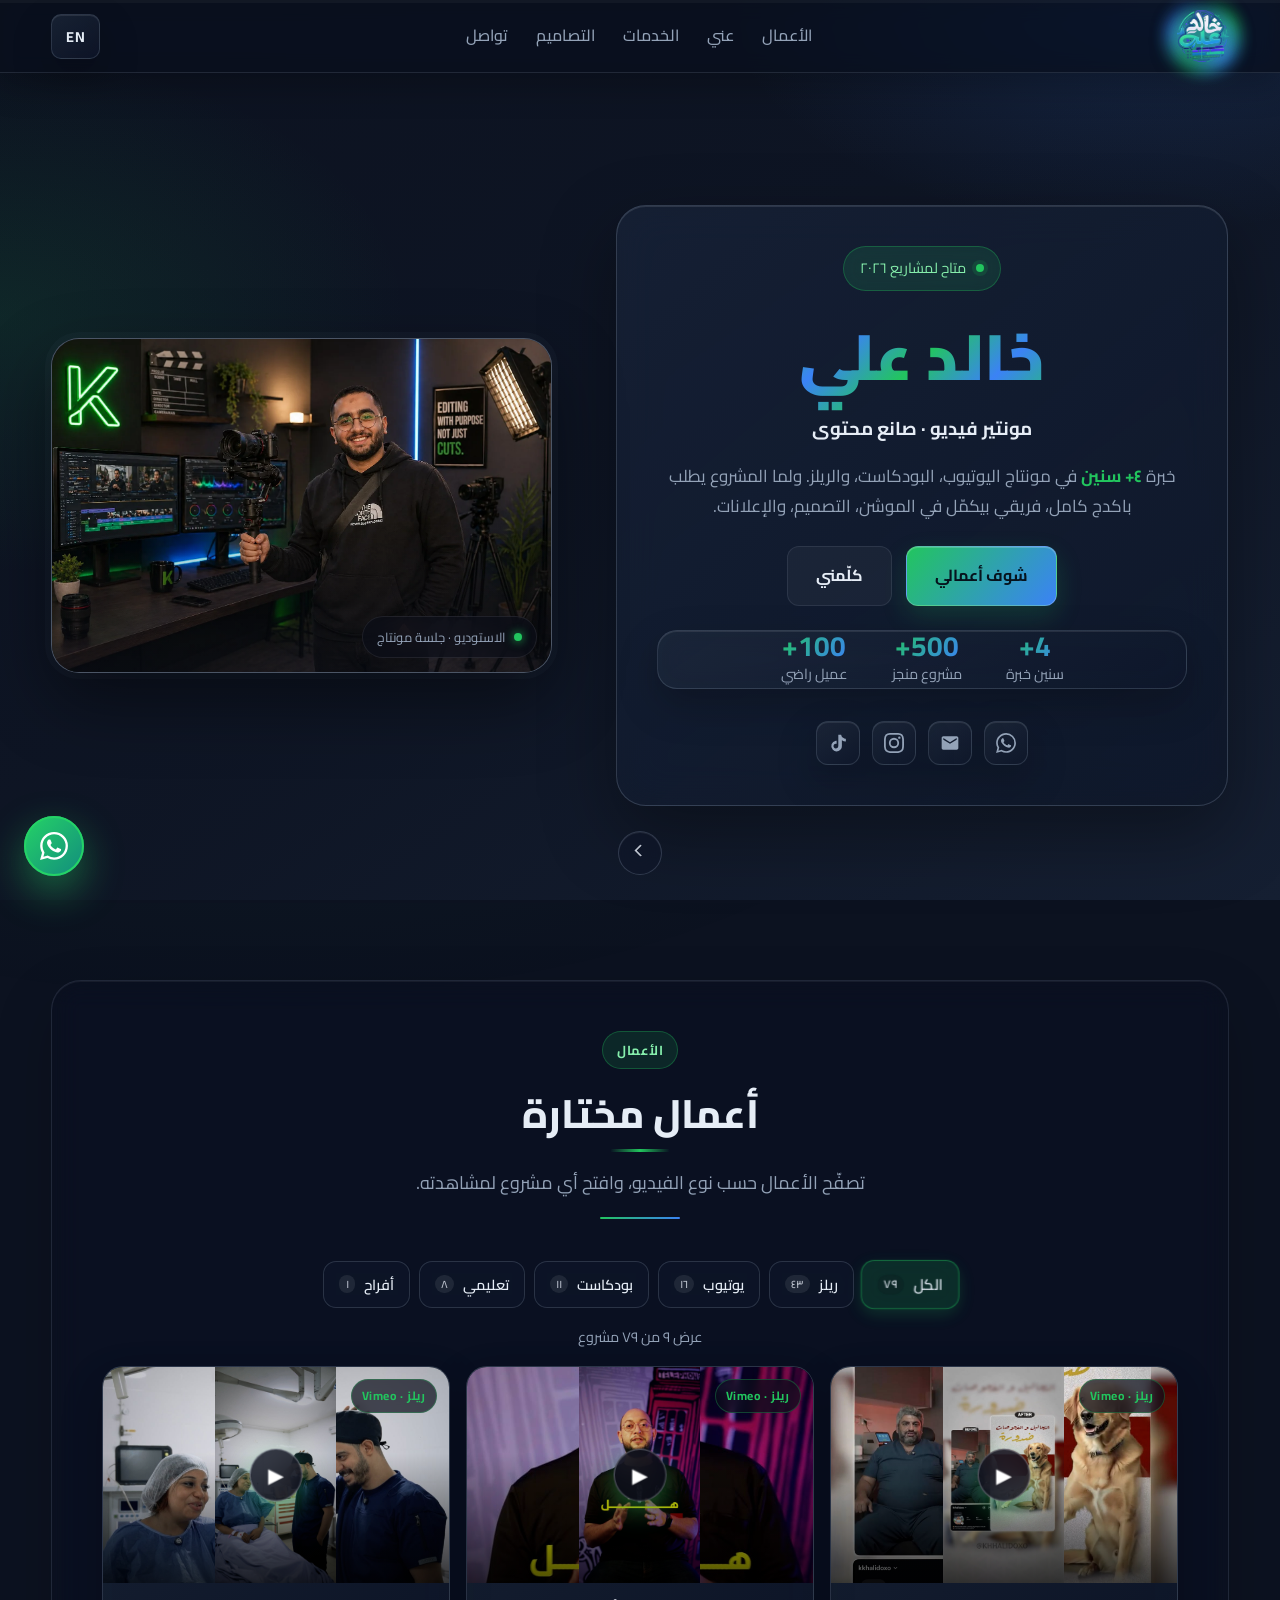
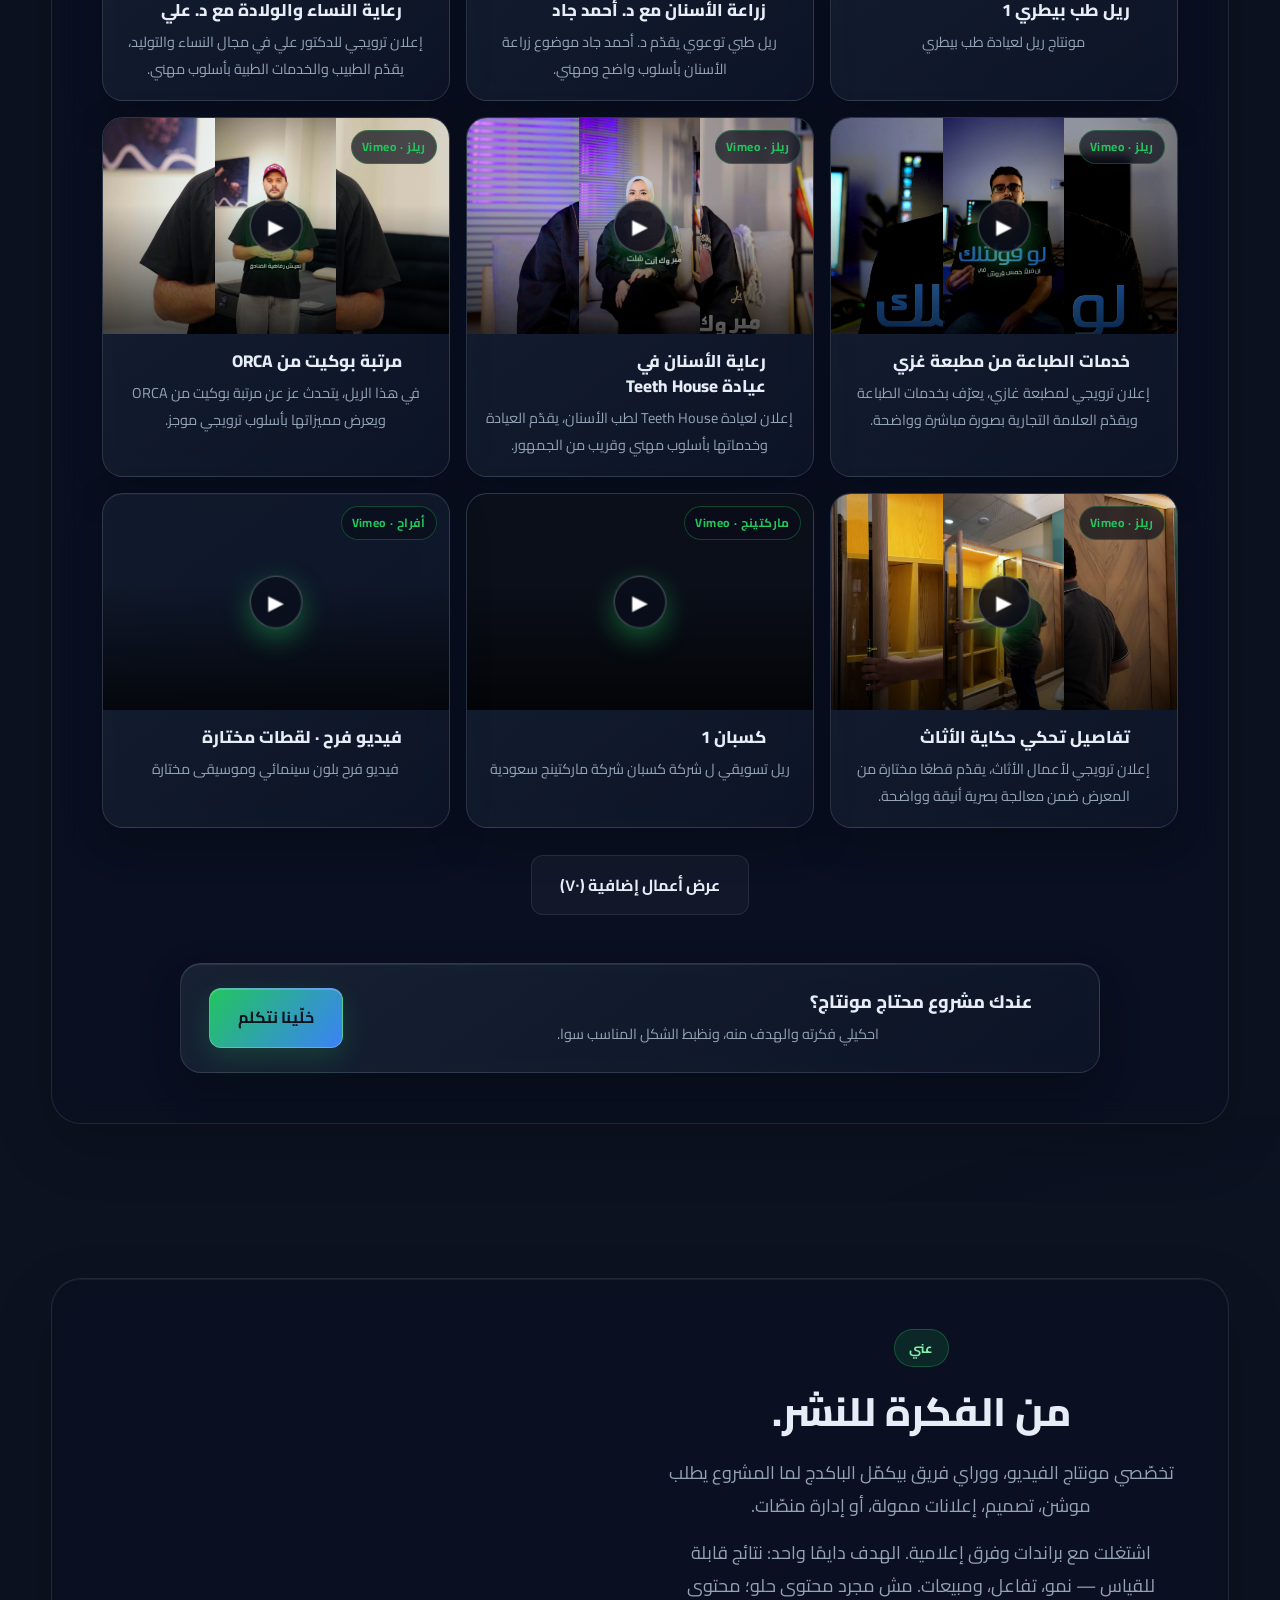
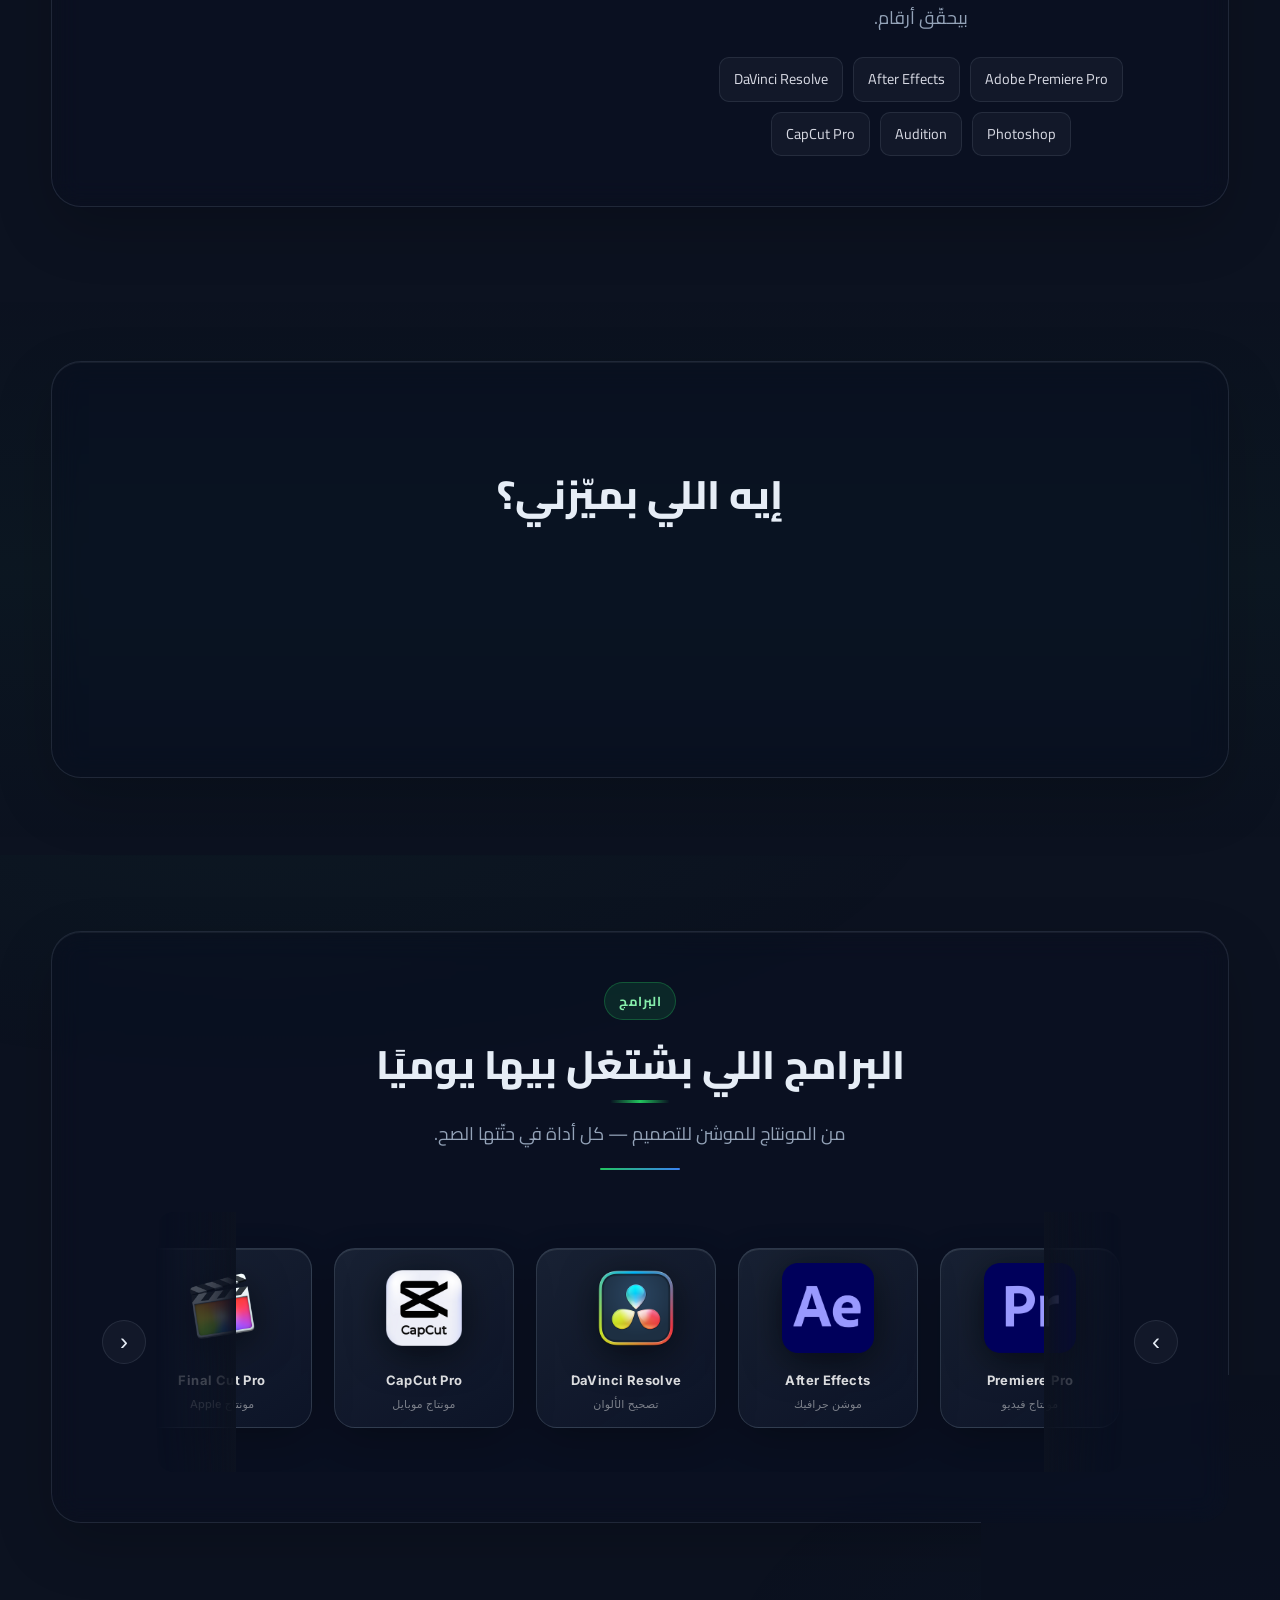
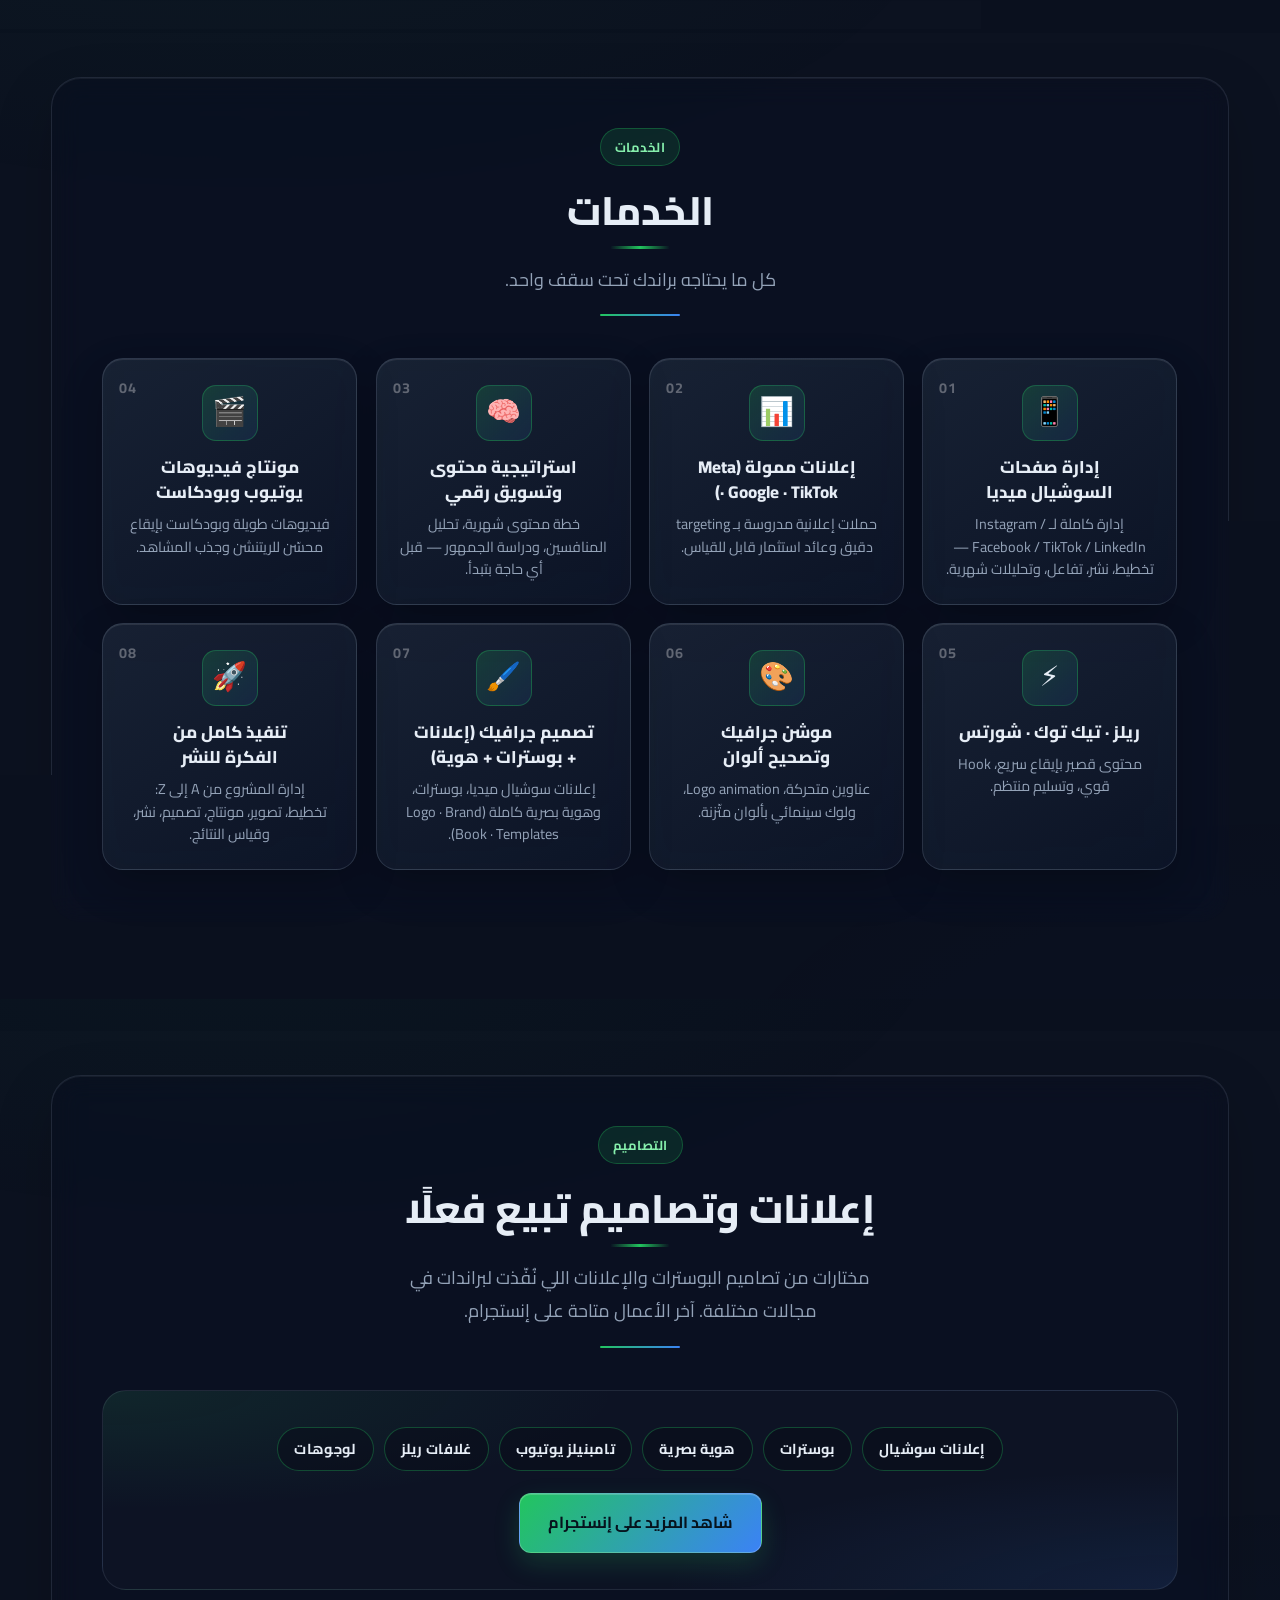
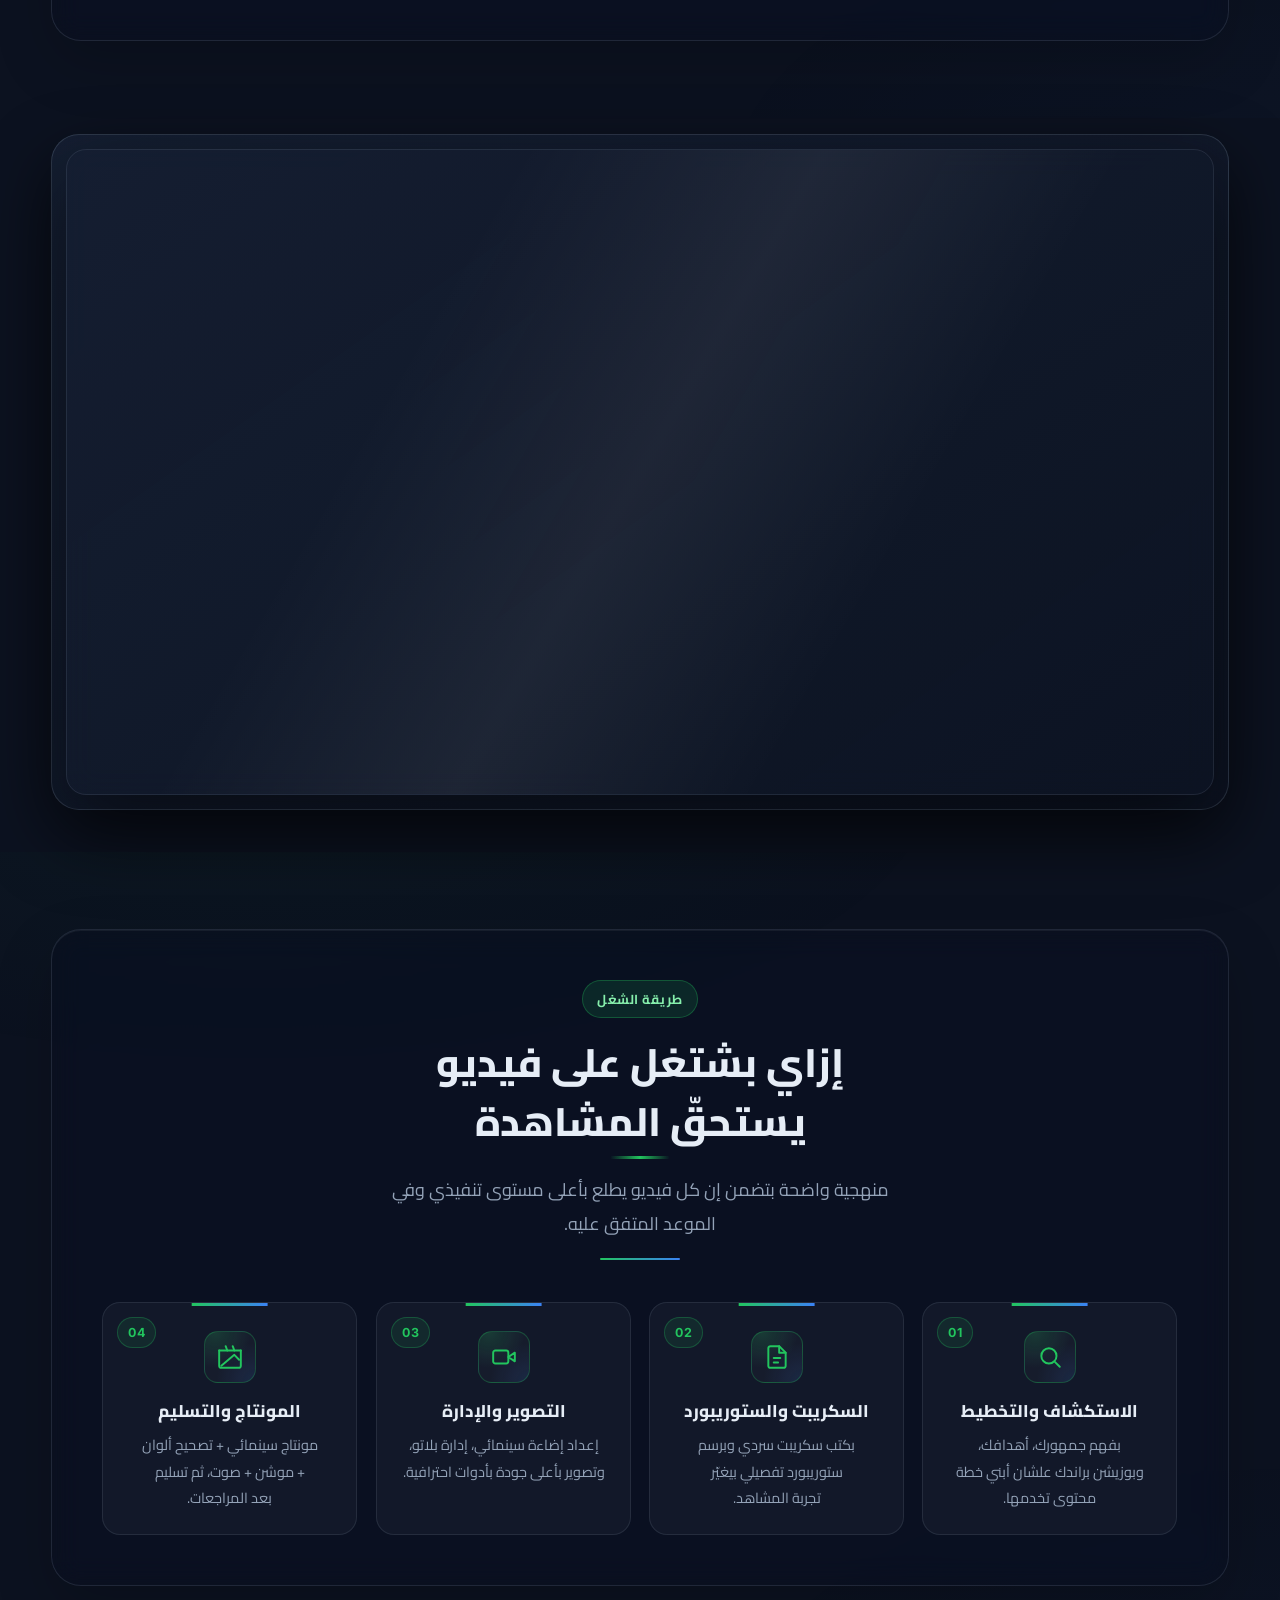
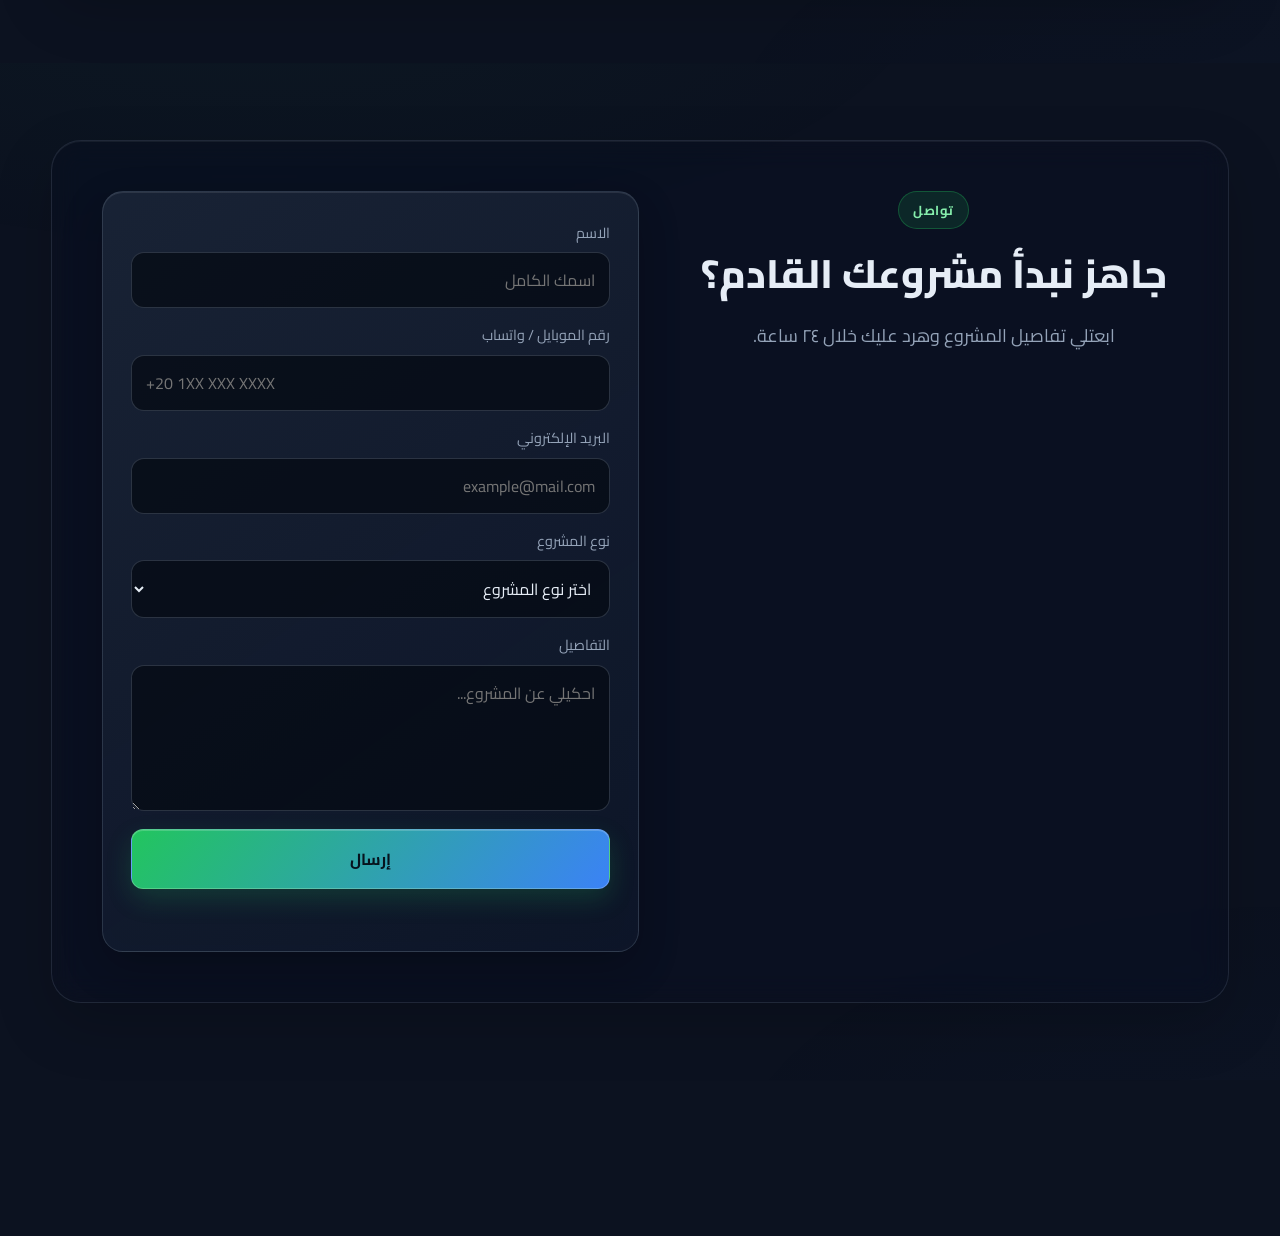
==== commit cf57ac0a: "Add files via upload" ====
--- a/index.html
+++ b/index.html
@@ -42,7 +42,7 @@
   <!-- Preload hero image (LCP, WebP with JPG fallback) -->
   <link rel="preload" as="image" href="khaled-hero.webp" type="image/webp" fetchpriority="high" />
 
-  <link rel="stylesheet" href="styles.css?v=39" />
+  <link rel="stylesheet" href="styles.css?v=40" />
 
   <!-- Structured data: Person + ProfessionalService -->
   <script type="application/ld+json">
@@ -152,12 +152,11 @@
           <span class="logo-glow" aria-hidden="true"></span>
         </span>
       </a>
-      <nav class="nav-links" id="navLinks">
-        <a href="#home" data-i18n="nav.home">الرئيسية</a>
+      <nav class="nav-links" id="navLinks" aria-label="Main navigation">
+        <a href="#works" data-i18n="nav.works">الأعمال</a>
         <a href="#about" data-i18n="nav.about">عني</a>
-        <a href="#works" data-i18n="nav.works">الأعمال</a>
+        <a href="#services" data-i18n="nav.services">الخدمات</a>
         <a href="#designs" data-i18n="nav.designs">التصاميم</a>
-        <a href="#services" data-i18n="nav.services">الخدمات</a>
         <a href="#pricing" data-i18n="nav.pricing">الباقات</a>
         <a href="#contact" data-i18n="nav.contact">تواصل</a>
       </nav>
@@ -235,45 +234,55 @@
         </figure>
       </div>
     </div>
-    <a class="scroll-hint" href="#about" aria-label="scroll">
+    <a class="scroll-hint" href="#works" aria-label="scroll">
       <span></span>
     </a>
   </section>
 
-  <!-- Latest Work — auto-scrolling reel strip -->
-  <section class="section latest-section" id="latest" aria-labelledby="latestTitle">
+  <!-- Works -->
+  <section class="section works" id="works" aria-labelledby="worksTitle">
     <div class="container">
-      <div class="section-head section-head-tight">
-        <span class="section-tag" data-i18n="latest.tag">مقتطفات</span>
-        <h2 id="latestTitle" data-i18n="latest.title">أحدث الأعمال</h2>
-        <p class="lead" data-i18n="latest.lead">آخر اللي اشتغلت عليه — اضغط على أي لقطة عشان تشوف الشغل كامل تحت.</p>
-      </div>
-      <div class="latest-strip" id="latestStrip">
-        <button class="latest-arrow latest-prev" type="button" aria-label="prev">‹</button>
-        <div class="latest-viewport">
-          <div class="latest-track" id="latestTrack" role="list" aria-label="Latest work"></div>
-          <div class="latest-fade latest-fade-start" aria-hidden="true"></div>
-          <div class="latest-fade latest-fade-end" aria-hidden="true"></div>
+      <div class="section-head">
+        <span class="section-tag" data-i18n="works.tag">الأعمال</span>
+        <h2 id="worksTitle" data-i18n="works.title">شغل اتعمل عشان يخلّي الفكرة توصل</h2>
+        <p class="lead" data-i18n="works.lead">اختار نوع الفيديو اللي بتدور عليه، وبعدها اضغط على أي عمل عشان تشوفه.</p>
+      </div>
+
+      <div class="filters" id="filters" role="group" aria-label="Project categories">
+        <button class="chip active" type="button" data-filter="all" aria-pressed="true"><span class="filter-label" data-i18n="filter.all">الكل</span><span class="filter-count" data-filter-count="all">0</span></button>
+        <button class="chip" type="button" data-filter="reels" aria-pressed="false"><span class="filter-label" data-i18n="filter.reels">ريلز</span><span class="filter-count" data-filter-count="reels">0</span></button>
+        <button class="chip" type="button" data-filter="longyt" aria-pressed="false"><span class="filter-label" data-i18n="filter.longyt">يوتيوب</span><span class="filter-count" data-filter-count="longyt">0</span></button>
+        <button class="chip" type="button" data-filter="podcast" aria-pressed="false"><span class="filter-label" data-i18n="filter.podcast">بودكاست</span><span class="filter-count" data-filter-count="podcast">0</span></button>
+        <button class="chip" type="button" data-filter="edu" aria-pressed="false"><span class="filter-label" data-i18n="filter.edu">تعليمي</span><span class="filter-count" data-filter-count="edu">0</span></button>
+        <button class="chip" type="button" data-filter="wedding" aria-pressed="false"><span class="filter-label" data-i18n="filter.wedding">أفراح</span><span class="filter-count" data-filter-count="wedding">0</span></button>
+      </div>
+
+      <div class="reel-subfilter" id="reelSubfilterWrap" hidden>
+        <label for="reelSubfilter" data-i18n="works.reels-filter">تخصص الريل</label>
+        <select id="reelSubfilter">
+          <option value="all" data-i18n="subfilter.all">كل الريلز</option>
+          <option value="medical" data-i18n="subfilter.medical">طبي</option>
+          <option value="educational" data-i18n="subfilter.educational">تعليمي</option>
+          <option value="marketing" data-i18n="subfilter.marketing">ماركتينج</option>
+          <option value="ai" data-i18n="subfilter.ai">AI</option>
+          <option value="general" data-i18n="subfilter.general">عام</option>
+        </select>
+      </div>
+
+      <p class="gallery-status" id="galleryStatus" aria-live="polite"></p>
+      <div class="gallery" id="gallery">
+        <!-- Cards generated dynamically via JS -->
+      </div>
+      <div class="gallery-more-wrap" id="galleryMoreWrap">
+        <button class="btn btn-ghost gallery-more" id="galleryMore" type="button" hidden data-i18n="works.more">عرض أعمال إضافية</button>
+      </div>
+      <div class="works-cta">
+        <div>
+          <h3 data-i18n="works.cta-title">عندك مشروع محتاج مونتاج؟</h3>
+          <p data-i18n="works.cta-lead">احكيلي فكرته والهدف منه، ونظبط الشكل المناسب سوا.</p>
         </div>
-        <button class="latest-arrow latest-next" type="button" aria-label="next">›</button>
-      </div>
-    </div>
-  </section>
-
-  <!-- Behind the scenes strip -->
-  <section class="bts-strip" id="bts" aria-label="Behind the scenes">
-    <div class="container">
-      <figure class="bts-figure">
-        <picture>
-          <source srcset="khaled-bts.webp" type="image/webp" />
-          <img src="khaled-bts.jpg" alt="Behind the scenes" loading="lazy" decoding="async" width="1536" height="1024" />
-        </picture>
-        <figcaption class="bts-caption">
-          <span class="bts-tag" data-i18n="bts.tag">وراء الكاميرا</span>
-          <h3 data-i18n="bts.title">لقطات في سياقها الصحيح</h3>
-          <p data-i18n="bts.desc">إعداد إضاءة، إدارة بلاتو، وتصوير بأدوات احترافية.</p>
-        </figcaption>
-      </figure>
+        <a class="btn btn-primary magnetic" href="#contact" data-i18n="works.cta-button">خلّينا نتكلم</a>
+      </div>
     </div>
   </section>
 
@@ -331,7 +340,25 @@
     </div>
   </section>
 
-  <!-- Software / tools logos — marquee with motion -->
+  <!-- Skills -->
+  <section class="section skills-section" id="skills">
+    <div class="container">
+      <div class="section-head">
+        <span class="section-tag" data-i18n="skills.tag">المهارات</span>
+        <h2 data-i18n="skills.title">إيه اللي بميّزني؟</h2>
+      </div>
+      <div class="skills">
+        <div class="skill"><span class="skill-ico">✦</span><span data-i18n="skills.s1">السرد البصري والإيقاع</span></div>
+        <div class="skill"><span class="skill-ico">✦</span><span data-i18n="skills.s2">رؤية إبداعية</span></div>
+        <div class="skill"><span class="skill-ico">✦</span><span data-i18n="skills.s3">تركيز عالي على التفاصيل</span></div>
+        <div class="skill"><span class="skill-ico">✦</span><span data-i18n="skills.s4">قيادة فريق وإدارة شغل</span></div>
+        <div class="skill"><span class="skill-ico">✦</span><span data-i18n="skills.s5">سرعة تنفيذ والتزام بالمواعيد</span></div>
+        <div class="skill"><span class="skill-ico">✦</span><span data-i18n="skills.s6">حل المشاكل</span></div>
+      </div>
+    </div>
+  </section>
+
+  <!-- Software and tools -->
   <section class="section software-section" id="software" aria-labelledby="softwareTitle">
     <div class="container">
       <div class="section-head section-head-tight">
@@ -351,35 +378,63 @@
     </div>
   </section>
 
-  <!-- Works -->
-  <section class="section works" id="works">
+  <!-- Services -->
+  <section class="section" id="services">
     <div class="container">
       <div class="section-head">
-        <span class="section-tag" data-i18n="works.tag">الأعمال</span>
-        <h2 data-i18n="works.title">آخر الأعمال — حلقات بودكاست وريلز</h2>
-        <p class="lead" data-i18n="works.lead">اضغط على أي فيديو يشتغل جوّا الموقع — دي نماذج من حلقات البودكاست وأمثلة على مونتاج الريلز.</p>
-      </div>
-
-      <div class="filters" id="filters">
-        <button class="chip active" data-filter="all" data-i18n="filter.all">الكل</button>
-        <button class="chip" data-filter="podcast" data-i18n="filter.podcast">بودكاست</button>
-        <button class="chip" data-filter="reels" data-i18n="filter.reels">ريلز</button>
-        <button class="chip" data-filter="longyt" data-i18n="filter.longyt">يوتيوب طويلة</button>
-        <button class="chip" data-filter="edu" data-i18n="filter.edu">تعليمي</button>
-        <button class="chip" data-filter="wedding" data-i18n="filter.wedding">أفراح</button>
-      </div>
-
-      <div class="subfilters" id="subfilters" hidden>
-        <button class="chip chip-sm active" data-subfilter="all" data-i18n="subfilter.all">كل الريلز</button>
-        <button class="chip chip-sm" data-subfilter="medical" data-i18n="subfilter.medical">طبي</button>
-        <button class="chip chip-sm" data-subfilter="educational" data-i18n="subfilter.educational">تعليمي</button>
-        <button class="chip chip-sm" data-subfilter="marketing" data-i18n="subfilter.marketing">ماركتينج</button>
-        <button class="chip chip-sm" data-subfilter="ai" data-i18n="subfilter.ai">AI</button>
-        <button class="chip chip-sm" data-subfilter="general" data-i18n="subfilter.general">عام</button>
-      </div>
-
-      <div class="gallery" id="gallery">
-        <!-- Cards generated dynamically via JS -->
+        <span class="section-tag" data-i18n="services.tag">الخدمات</span>
+        <h2 data-i18n="services.title">إيه اللي بقدّمه؟</h2>
+        <p class="lead" data-i18n="services.lead">الأساس عندي المونتاج. ولو محتاج باكدج متكامل، الفريق بيكمّل معايا: إدارة صفحات، إعلانات، تصميم، وموشن — كله من مكان واحد.</p>
+      </div>
+      <div class="services">
+        <article class="service">
+          <div class="service-icon">📱</div>
+          <span class="num">01</span>
+          <h3 data-i18n="services.s1.t">إدارة صفحات السوشيال ميديا</h3>
+          <p data-i18n="services.s1.d">إدارة كاملة لـ Instagram / Facebook / TikTok / LinkedIn — تخطيط، نشر، تفاعل، وتحليلات شهرية.</p>
+        </article>
+        <article class="service">
+          <div class="service-icon">📊</div>
+          <span class="num">02</span>
+          <h3 data-i18n="services.s2.t">إعلانات ممولة (Meta · Google · TikTok)</h3>
+          <p data-i18n="services.s2.d">حملات إعلانية مدروسة بـ targeting دقيق وعائد استثمار قابل للقياس.</p>
+        </article>
+        <article class="service">
+          <div class="service-icon">🧠</div>
+          <span class="num">03</span>
+          <h3 data-i18n="services.s3.t">استراتيجية محتوى وتسويق رقمي</h3>
+          <p data-i18n="services.s3.d">خطة محتوى شهرية، تحليل المنافسين، ودراسة الجمهور — قبل أي حاجة بتبدأ.</p>
+        </article>
+        <article class="service">
+          <div class="service-icon">🎬</div>
+          <span class="num">04</span>
+          <h3 data-i18n="services.s4.t">مونتاج فيديوهات يوتيوب وبودكاست</h3>
+          <p data-i18n="services.s4.d">فيديوهات طويلة وبودكاست بإيقاع محسّن للريتنشن وجذب المشاهد.</p>
+        </article>
+        <article class="service">
+          <div class="service-icon">⚡</div>
+          <span class="num">05</span>
+          <h3 data-i18n="services.s5.t">ريلز · تيك توك · شورتس</h3>
+          <p data-i18n="services.s5.d">محتوى قصير بإيقاع سريع، Hook قوي، وتسليم منتظم.</p>
+        </article>
+        <article class="service">
+          <div class="service-icon">🎨</div>
+          <span class="num">06</span>
+          <h3 data-i18n="services.s6.t">موشن جرافيك وتصحيح ألوان</h3>
+          <p data-i18n="services.s6.d">عناوين متحركة، Logo animation، ولوك سينمائي بألوان متّزنة.</p>
+        </article>
+        <article class="service">
+          <div class="service-icon">🖌️</div>
+          <span class="num">07</span>
+          <h3 data-i18n="services.s7.t">تصميم جرافيك (إعلانات + بوسترات + هوية)</h3>
+          <p data-i18n="services.s7.d">إعلانات سوشيال ميديا، بوسترات، وهوية بصرية كاملة (Logo · Brand Book · Templates).</p>
+        </article>
+        <article class="service service-wide">
+          <div class="service-icon">🚀</div>
+          <span class="num">08</span>
+          <h3 data-i18n="services.s8.t">تنفيذ كامل من الفكرة للنشر</h3>
+          <p data-i18n="services.s8.d">إدارة المشروع من A إلى Z: تخطيط، تصوير، مونتاج، تصميم، نشر، وقياس النتائج.</p>
+        </article>
       </div>
     </div>
   </section>
@@ -406,64 +461,77 @@
     </div>
   </section>
 
-  <!-- Services -->
-  <section class="section" id="services">
+  <!-- Behind the scenes strip -->
+  <section class="bts-strip" id="bts" aria-label="Behind the scenes">
+    <div class="container">
+      <figure class="bts-figure">
+        <picture>
+          <source srcset="khaled-bts.webp" type="image/webp" />
+          <img src="khaled-bts.jpg" alt="Behind the scenes" loading="lazy" decoding="async" width="1536" height="1024" />
+        </picture>
+        <figcaption class="bts-caption">
+          <span class="bts-tag" data-i18n="bts.tag">وراء الكاميرا</span>
+          <h3 data-i18n="bts.title">لقطات في سياقها الصحيح</h3>
+          <p data-i18n="bts.desc">إعداد إضاءة، إدارة بلاتو، وتصوير بأدوات احترافية.</p>
+        </figcaption>
+      </figure>
+    </div>
+  </section>
+
+  <!-- Process -->
+  <section class="section process" id="process">
     <div class="container">
       <div class="section-head">
-        <span class="section-tag" data-i18n="services.tag">الخدمات</span>
-        <h2 data-i18n="services.title">إيه اللي بقدّمه؟</h2>
-        <p class="lead" data-i18n="services.lead">الأساس عندي المونتاج. ولو محتاج باكدج متكامل، الفريق بيكمّل معايا: إدارة صفحات، إعلانات، تصميم، وموشن — كله من مكان واحد.</p>
-      </div>
-      <div class="services">
-        <article class="service">
-          <div class="service-icon">📱</div>
-          <span class="num">01</span>
-          <h3 data-i18n="services.s1.t">إدارة صفحات السوشيال ميديا</h3>
-          <p data-i18n="services.s1.d">إدارة كاملة لـ Instagram / Facebook / TikTok / LinkedIn — تخطيط، نشر، تفاعل، وتحليلات شهرية.</p>
-        </article>
-        <article class="service">
-          <div class="service-icon">📊</div>
-          <span class="num">02</span>
-          <h3 data-i18n="services.s2.t">إعلانات ممولة (Meta · Google · TikTok)</h3>
-          <p data-i18n="services.s2.d">حملات إعلانية مدروسة بـ targeting دقيق وعائد استثمار قابل للقياس.</p>
-        </article>
-        <article class="service">
-          <div class="service-icon">🧠</div>
-          <span class="num">03</span>
-          <h3 data-i18n="services.s3.t">استراتيجية محتوى وتسويق رقمي</h3>
-          <p data-i18n="services.s3.d">خطة محتوى شهرية، تحليل المنافسين، ودراسة الجمهور — قبل أي حاجة بتبدأ.</p>
-        </article>
-        <article class="service">
-          <div class="service-icon">🎬</div>
-          <span class="num">04</span>
-          <h3 data-i18n="services.s4.t">مونتاج فيديوهات يوتيوب وبودكاست</h3>
-          <p data-i18n="services.s4.d">فيديوهات طويلة وبودكاست بإيقاع محسّن للريتنشن وجذب المشاهد.</p>
-        </article>
-        <article class="service">
-          <div class="service-icon">⚡</div>
-          <span class="num">05</span>
-          <h3 data-i18n="services.s5.t">ريلز · تيك توك · شورتس</h3>
-          <p data-i18n="services.s5.d">محتوى قصير بإيقاع سريع، Hook قوي، وتسليم منتظم.</p>
-        </article>
-        <article class="service">
-          <div class="service-icon">🎨</div>
-          <span class="num">06</span>
-          <h3 data-i18n="services.s6.t">موشن جرافيك وتصحيح ألوان</h3>
-          <p data-i18n="services.s6.d">عناوين متحركة، Logo animation، ولوك سينمائي بألوان متّزنة.</p>
-        </article>
-        <article class="service">
-          <div class="service-icon">🖌️</div>
-          <span class="num">07</span>
-          <h3 data-i18n="services.s7.t">تصميم جرافيك (إعلانات + بوسترات + هوية)</h3>
-          <p data-i18n="services.s7.d">إعلانات سوشيال ميديا، بوسترات، وهوية بصرية كاملة (Logo · Brand Book · Templates).</p>
-        </article>
-        <article class="service service-wide">
-          <div class="service-icon">🚀</div>
-          <span class="num">08</span>
-          <h3 data-i18n="services.s8.t">تنفيذ كامل من الفكرة للنشر</h3>
-          <p data-i18n="services.s8.d">إدارة المشروع من A إلى Z: تخطيط، تصوير، مونتاج، تصميم، نشر، وقياس النتائج.</p>
-        </article>
-      </div>
+        <span class="section-tag" data-i18n="process.tag">طريقة الشغل</span>
+        <h2 data-i18n="process.title">إزاي بشتغل على فيديو يستحقّ المشاهدة؟</h2>
+        <p class="lead" data-i18n="process.lead">عملية واضحة ومدروسة بتضمن إن كل فيديو يطلع بأعلى جودة وفي الموعد.</p>
+      </div>
+      <div class="process-grid">
+        <article class="step" data-step="01">
+          <span class="step-badge" aria-hidden="true">01</span>
+          <div class="step-icon" aria-hidden="true">
+            <svg viewBox="0 0 24 24" fill="none" stroke="currentColor" stroke-width="1.8" stroke-linecap="round" stroke-linejoin="round"><circle cx="11" cy="11" r="7"></circle><path d="m21 21-4.3-4.3"></path></svg>
+          </div>
+          <h3 data-i18n="process.s1.t">الاستكشاف والتخطيط</h3>
+          <p data-i18n="process.s1.d">بفهم جمهورك، أهدافك، وبوزيشن براندك علشان أبني خطة محتوى تخدمها.</p>
+        </article>
+        <article class="step" data-step="02">
+          <span class="step-badge" aria-hidden="true">02</span>
+          <div class="step-icon" aria-hidden="true">
+            <svg viewBox="0 0 24 24" fill="none" stroke="currentColor" stroke-width="1.8" stroke-linecap="round" stroke-linejoin="round"><path d="M14 2H6a2 2 0 0 0-2 2v16a2 2 0 0 0 2 2h12a2 2 0 0 0 2-2V8z"></path><path d="M14 2v6h6"></path><path d="M9 13h6"></path><path d="M9 17h4"></path></svg>
+          </div>
+          <h3 data-i18n="process.s2.t">السكريبت والستوريبورد</h3>
+          <p data-i18n="process.s2.d">بكتب سكريبت سردي وبرسم ستوريبورد تفصيلي بيغيّر تجربة المشاهد.</p>
+        </article>
+        <article class="step" data-step="03">
+          <span class="step-badge" aria-hidden="true">03</span>
+          <div class="step-icon" aria-hidden="true">
+            <svg viewBox="0 0 24 24" fill="none" stroke="currentColor" stroke-width="1.8" stroke-linecap="round" stroke-linejoin="round"><path d="m22 8-6 4 6 4V8Z"></path><rect x="2" y="6" width="14" height="12" rx="2" ry="2"></rect></svg>
+          </div>
+          <h3 data-i18n="process.s3.t">التصوير والإدارة</h3>
+          <p data-i18n="process.s3.d">إعداد إضاءة سينمائي، إدارة بلاتو، وتصوير بأعلى جودة بأدوات احترافية.</p>
+        </article>
+        <article class="step" data-step="04">
+          <span class="step-badge" aria-hidden="true">04</span>
+          <div class="step-icon" aria-hidden="true">
+            <svg viewBox="0 0 24 24" fill="none" stroke="currentColor" stroke-width="1.8" stroke-linecap="round" stroke-linejoin="round"><path d="M20.4 14.5 16 10 4 20"></path><path d="M2 6h20"></path><path d="m8 2 1.5 4"></path><path d="m14.5 2 1.5 4"></path><path d="M2 6v14a2 2 0 0 0 2 2h16a2 2 0 0 0 2-2V6"></path></svg>
+          </div>
+          <h3 data-i18n="process.s4.t">المونتاج والتسليم</h3>
+          <p data-i18n="process.s4.d">مونتاج سينمائي + تصحيح ألوان + موشن + صوت، ثم تسليم بعد المراجعات.</p>
+        </article>
+      </div>
+    </div>
+  </section>
+
+  <!-- Testimonials — WhatsApp-style chat bubbles -->
+  <section class="section testimonials" id="testimonials">
+    <div class="container">
+      <div class="section-head">
+        <span class="section-tag" data-i18n="testimonials.tag">آراء العملاء</span>
+        <h2 data-i18n="testimonials.title">ناس اشتغلت معاهم بتقول إيه؟</h2>
+        <p class="lead" data-i18n="testimonials.lead">رسايل وصلتني فعلاً من شركاء الشغل بعد ما اتسلّمت المشاريع.</p>
+      </div>
+      <div class="wa-chat-grid" id="waChatGrid" aria-label="آراء العملاء"></div>
     </div>
   </section>
 
@@ -875,82 +943,6 @@
 
       <!-- Pricing footer note -->
       <p class="pricing-note" data-i18n="pricing.note">💡 جميع الباقات تشمل محتوى بصري احترافي (تصميم + مونتاج) لبناء هوية قوية وزيادة الوصول والمبيعات</p>
-    </div>
-  </section>
-
-
-  <!-- Process -->
-  <section class="section process" id="process">
-    <div class="container">
-      <div class="section-head">
-        <span class="section-tag" data-i18n="process.tag">طريقة الشغل</span>
-        <h2 data-i18n="process.title">إزاي بشتغل على فيديو يستحقّ المشاهدة؟</h2>
-        <p class="lead" data-i18n="process.lead">عملية واضحة ومدروسة بتضمن إن كل فيديو يطلع بأعلى جودة وفي الموعد.</p>
-      </div>
-      <div class="process-grid">
-        <article class="step" data-step="01">
-          <span class="step-badge" aria-hidden="true">01</span>
-          <div class="step-icon" aria-hidden="true">
-            <svg viewBox="0 0 24 24" fill="none" stroke="currentColor" stroke-width="1.8" stroke-linecap="round" stroke-linejoin="round"><circle cx="11" cy="11" r="7"></circle><path d="m21 21-4.3-4.3"></path></svg>
-          </div>
-          <h3 data-i18n="process.s1.t">الاستكشاف والتخطيط</h3>
-          <p data-i18n="process.s1.d">بفهم جمهورك، أهدافك، وبوزيشن براندك علشان أبني خطة محتوى تخدمها.</p>
-        </article>
-        <article class="step" data-step="02">
-          <span class="step-badge" aria-hidden="true">02</span>
-          <div class="step-icon" aria-hidden="true">
-            <svg viewBox="0 0 24 24" fill="none" stroke="currentColor" stroke-width="1.8" stroke-linecap="round" stroke-linejoin="round"><path d="M14 2H6a2 2 0 0 0-2 2v16a2 2 0 0 0 2 2h12a2 2 0 0 0 2-2V8z"></path><path d="M14 2v6h6"></path><path d="M9 13h6"></path><path d="M9 17h4"></path></svg>
-          </div>
-          <h3 data-i18n="process.s2.t">السكريبت والستوريبورد</h3>
-          <p data-i18n="process.s2.d">بكتب سكريبت سردي وبرسم ستوريبورد تفصيلي بيغيّر تجربة المشاهد.</p>
-        </article>
-        <article class="step" data-step="03">
-          <span class="step-badge" aria-hidden="true">03</span>
-          <div class="step-icon" aria-hidden="true">
-            <svg viewBox="0 0 24 24" fill="none" stroke="currentColor" stroke-width="1.8" stroke-linecap="round" stroke-linejoin="round"><path d="m22 8-6 4 6 4V8Z"></path><rect x="2" y="6" width="14" height="12" rx="2" ry="2"></rect></svg>
-          </div>
-          <h3 data-i18n="process.s3.t">التصوير والإدارة</h3>
-          <p data-i18n="process.s3.d">إعداد إضاءة سينمائي، إدارة بلاتو، وتصوير بأعلى جودة بأدوات احترافية.</p>
-        </article>
-        <article class="step" data-step="04">
-          <span class="step-badge" aria-hidden="true">04</span>
-          <div class="step-icon" aria-hidden="true">
-            <svg viewBox="0 0 24 24" fill="none" stroke="currentColor" stroke-width="1.8" stroke-linecap="round" stroke-linejoin="round"><path d="M20.4 14.5 16 10 4 20"></path><path d="M2 6h20"></path><path d="m8 2 1.5 4"></path><path d="m14.5 2 1.5 4"></path><path d="M2 6v14a2 2 0 0 0 2 2h16a2 2 0 0 0 2-2V6"></path></svg>
-          </div>
-          <h3 data-i18n="process.s4.t">المونتاج والتسليم</h3>
-          <p data-i18n="process.s4.d">مونتاج سينمائي + تصحيح ألوان + موشن + صوت، ثم تسليم بعد المراجعات.</p>
-        </article>
-      </div>
-    </div>
-  </section>
-
-  <!-- Testimonials — WhatsApp-style chat bubbles -->
-  <section class="section testimonials" id="testimonials">
-    <div class="container">
-      <div class="section-head">
-        <span class="section-tag" data-i18n="testimonials.tag">آراء العملاء</span>
-        <h2 data-i18n="testimonials.title">ناس اشتغلت معاهم بتقول إيه؟</h2>
-        <p class="lead" data-i18n="testimonials.lead">رسايل وصلتني فعلاً من شركاء الشغل بعد ما اتسلّمت المشاريع.</p>
-      </div>
-      <div class="wa-chat-grid" id="waChatGrid" aria-label="آراء العملاء"></div>
-    </div>
-  </section>
-
-  <!-- Skills -->
-  <section class="section skills-section" id="skills">
-    <div class="container">
-      <div class="section-head">
-        <span class="section-tag" data-i18n="skills.tag">المهارات</span>
-        <h2 data-i18n="skills.title">إيه اللي بميّزني؟</h2>
-      </div>
-      <div class="skills">
-        <div class="skill"><span class="skill-ico">✦</span><span data-i18n="skills.s1">السرد البصري والإيقاع</span></div>
-        <div class="skill"><span class="skill-ico">✦</span><span data-i18n="skills.s2">رؤية إبداعية</span></div>
-        <div class="skill"><span class="skill-ico">✦</span><span data-i18n="skills.s3">تركيز عالي على التفاصيل</span></div>
-        <div class="skill"><span class="skill-ico">✦</span><span data-i18n="skills.s4">قيادة فريق وإدارة شغل</span></div>
-        <div class="skill"><span class="skill-ico">✦</span><span data-i18n="skills.s5">سرعة تنفيذ والتزام بالمواعيد</span></div>
-        <div class="skill"><span class="skill-ico">✦</span><span data-i18n="skills.s6">حل المشاكل</span></div>
-      </div>
     </div>
   </section>
 
@@ -1069,9 +1061,9 @@
     <span class="wa-pulse"></span>
   </a>
 
-  <script src="content-defaults.js?v=29"></script>
-  <script src="projects-defaults.js?v=27"></script>
-  <script src="theme.js?v=30"></script>
+  <script src="content-defaults.js?v=30"></script>
+  <script src="projects-defaults.js?v=28"></script>
+  <script src="theme.js?v=31"></script>
   <script src="designs.js?v=30"></script>
   <script src="testimonials-pool.js?v=1"></script>
   <script src="script.js?v=46"></script>
--- a/styles.css
+++ b/styles.css
@@ -6,19 +6,19 @@
   --font-ar: 'Cairo', 'Segoe UI', Tahoma, system-ui, -apple-system, 'Noto Sans Arabic', sans-serif;
   --font-en: 'Inter', 'Cairo', system-ui, -apple-system, Segoe UI, Roboto, sans-serif;
 
-  --bg: #0a0e1a;
-  --bg-2: #0f172a;
+  --bg: #0c1220;
+  --bg-2: #151f32;
   --surface: rgba(255, 255, 255, 0.04);
   --surface-2: rgba(255, 255, 255, 0.08);
-  --border: rgba(255, 255, 255, 0.09);
-  --text: #f1f5f9;
+  --border: rgba(148, 163, 184, 0.14);
+  --text: #e6edf6;
   --muted: #94a3b8;
   --neon: #22c55e;
   --blue: #3b82f6;
-  --light: #f1f5f9;
+  --light: #e6edf6;
   --radius: 18px;
   --radius-sm: 10px;
-  --shadow: 0 25px 70px rgba(0, 0, 0, 0.55);
+  --shadow: 0 20px 55px rgba(12, 22, 30, 0.24);
   --grad: linear-gradient(135deg, var(--neon) 0%, var(--blue) 100%);
   --glow: 0 0 0 1px rgba(34, 197, 94, 0.4), 0 0 25px rgba(34, 197, 94, 0.35);
 
@@ -743,180 +743,6 @@
 }
 .skill:hover .skill-ico { transform: rotate(180deg) scale(1.15); background: var(--grad); color: #0a0e1a; }
 
-/* ===== Latest Work — auto-scrolling slider ===== */
-.latest-section { padding: 80px 0 30px; }
-.section-head-tight { margin-bottom: 28px; }
-
-.latest-strip {
-  position: relative;
-  display: grid;
-  grid-template-columns: auto 1fr auto;
-  align-items: center;
-  gap: 10px;
-}
-.latest-viewport {
-  position: relative;
-  overflow: hidden;
-  border-radius: var(--radius);
-}
-.latest-track {
-  display: flex;
-  gap: 16px;
-  padding: 6px 4px 14px;
-  width: max-content;
-  /* GPU-accelerated marquee — no scrollLeft involved, no RTL quirks. */
-  animation: latest-marquee 60s linear infinite;
-  will-change: transform;
-}
-html[dir="rtl"] .latest-track { animation-name: latest-marquee-rtl; }
-.latest-viewport:hover .latest-track,
-.latest-viewport:focus-within .latest-track,
-.latest-track.is-paused { animation-play-state: paused; }
-
-@keyframes latest-marquee {
-  from { transform: translateX(0); }
-  to   { transform: translateX(-50%); }
-}
-@keyframes latest-marquee-rtl {
-  from { transform: translateX(0); }
-  to   { transform: translateX(50%); }
-}
-
-.latest-card {
-  flex: 0 0 280px;
-  background: var(--surface);
-  border: 1px solid var(--border);
-  border-radius: var(--radius);
-  overflow: hidden;
-  cursor: pointer;
-  font-family: inherit;
-  color: inherit;
-  padding: 0;
-  text-align: start;
-  transition: transform 0.45s cubic-bezier(0.34, 1.56, 0.64, 1),
-              box-shadow 0.4s ease,
-              border-color 0.3s ease;
-  position: relative;
-}
-.latest-card:hover,
-.latest-card:focus-visible {
-  transform: translateY(-6px) scale(1.025);
-  box-shadow: 0 18px 40px rgba(0, 0, 0, 0.4), 0 0 0 1px rgba(34, 197, 94, 0.35);
-  border-color: rgba(34, 197, 94, 0.55);
-  outline: none;
-}
-.latest-thumb {
-  position: relative;
-  aspect-ratio: 16 / 9;
-  background-size: cover;
-  background-position: center;
-  overflow: hidden;
-}
-.latest-thumb::after {
-  content: '';
-  position: absolute; inset: 0;
-  background: linear-gradient(180deg, rgba(0,0,0,0) 45%, rgba(0,0,0,0.75) 100%);
-}
-.latest-card--v .latest-thumb { aspect-ratio: 9 / 14; }
-.latest-card--v { flex-basis: 200px; }
-
-.latest-play {
-  position: absolute;
-  inset: 0;
-  margin: auto;
-  width: 52px; height: 52px;
-  display: grid; place-items: center;
-  border-radius: 50%;
-  background: var(--grad);
-  color: #0a0e1a;
-  font-size: 18px;
-  font-weight: 700;
-  z-index: 2;
-  box-shadow: 0 10px 28px rgba(0,0,0,0.45), 0 0 24px rgba(34,197,94,0.35);
-  transition: transform 0.35s cubic-bezier(0.34, 1.56, 0.64, 1);
-  pointer-events: none;
-}
-.latest-card:hover .latest-play { transform: scale(1.15); }
-
-.latest-badge {
-  position: absolute;
-  inset-inline-start: 10px;
-  bottom: 10px;
-  padding: 5px 10px;
-  border-radius: 999px;
-  background: rgba(0, 0, 0, 0.6);
-  backdrop-filter: blur(6px);
-  color: #fff;
-  font-family: var(--font-ar);
-  font-size: 11px;
-  z-index: 3;
-  border: 1px solid rgba(255, 255, 255, 0.15);
-}
-
-.latest-title {
-  margin: 12px 14px 14px;
-  font-size: var(--fs-md);
-  line-height: 1.35;
-  font-weight: 600;
-  color: var(--text);
-  display: -webkit-box;
-  -webkit-line-clamp: 2;
-  -webkit-box-orient: vertical;
-  overflow: hidden;
-  min-height: 2.7em;
-  transition: color 0.25s ease;
-}
-.latest-card:hover .latest-title { color: var(--neon); }
-
-/* Soft fade at edges so cards visually dissolve into the page */
-.latest-fade {
-  position: absolute;
-  top: 0; bottom: 0;
-  width: 60px;
-  pointer-events: none;
-  z-index: 1;
-}
-.latest-fade-start { inset-inline-start: 0; background: linear-gradient(to var(--fade-dir-start, right), var(--bg, #0a0e1a) 0%, transparent 100%); }
-.latest-fade-end   { inset-inline-end: 0;   background: linear-gradient(to var(--fade-dir-end, left), var(--bg, #0a0e1a) 0%, transparent 100%); }
-html[dir="rtl"] .latest-fade-start { background: linear-gradient(to left,  var(--bg, #0a0e1a) 0%, transparent 100%); }
-html[dir="rtl"] .latest-fade-end   { background: linear-gradient(to right, var(--bg, #0a0e1a) 0%, transparent 100%); }
-
-/* Arrow buttons (desktop) */
-.latest-arrow {
-  width: 44px; height: 44px;
-  border-radius: 50%;
-  border: 1px solid var(--border);
-  background: var(--surface);
-  color: var(--text);
-  font-size: 24px;
-  line-height: 1;
-  cursor: pointer;
-  display: grid; place-items: center;
-  transition: background 0.25s ease, transform 0.25s ease, border-color 0.25s ease;
-  flex-shrink: 0;
-}
-.latest-arrow:hover {
-  background: var(--surface-2);
-  border-color: rgba(34, 197, 94, 0.5);
-  transform: scale(1.08);
-}
-.latest-arrow:active { transform: scale(0.96); }
-html[dir="rtl"] .latest-arrow { transform: scaleX(-1); }
-html[dir="rtl"] .latest-arrow:hover { transform: scaleX(-1) scale(1.08); }
-html[dir="rtl"] .latest-arrow:active { transform: scaleX(-1) scale(0.96); }
-
-/* Mobile: keep arrows visible but smaller so user can scrub manually too.
-   Hide the dark edge gradients — the viewport's CSS mask already fades the edges,
-   and an extra dark gradient on top of that reads as a heavy shadow on phones. */
-@media (max-width: 720px) {
-  .latest-strip { gap: 6px; }
-  .latest-arrow { width: 36px; height: 36px; font-size: 20px; }
-  .latest-card { flex-basis: 230px; }
-  .latest-card--v { flex-basis: 160px; }
-  .latest-title { font-size: var(--fs-sm); min-height: 2.6em; margin: 10px 12px 12px; }
-  .latest-fade { display: none; }
-}
-
 /* Highlight a card in the gallery after the user taps a slider clip */
 .card.card-highlight {
   outline: 2px solid var(--neon);
@@ -931,12 +757,10 @@
 }
 
 @media (prefers-reduced-motion: reduce) {
-  .latest-card { transition: none; }
-  .latest-track { animation: none; }
   .card.card-highlight { animation: none; }
 }
 
-/* ===== Software / tools logos — marquee with strong motion ===== */
+/* ===== Software and tools carousel ===== */
 .software-section { padding: 40px 0 30px; }
 .software-strip {
   position: relative;
@@ -945,7 +769,7 @@
   align-items: center;
   gap: 10px;
 }
-/* Arrow buttons (mirror the .latest-arrow look-and-feel) */
+/* Software carousel arrow controls */
 .software-arrow {
   width: 44px; height: 44px;
   border-radius: 50%;
@@ -1980,7 +1804,7 @@
 
 /* ===== Mobile section-spacing hardening (prevents visual overlap of stacked sections) ===== */
 /* Each section establishes its own stacking context so decorative glows/blurs cannot bleed */
-.hero, .latest-section, .bts-strip, .section { isolation: isolate; position: relative; }
+.hero, .bts-strip, .section { isolation: isolate; position: relative; }
 main { overflow-x: clip; }
 @media (max-width: 720px) {
   /* Hero: hide the scroll-cue mouse icon that visually crowds the next section */
@@ -1998,11 +1822,7 @@
   .hero-socials { margin-top: 8px; gap: 14px; }
   .social-btn { width: 40px; height: 40px; background: transparent; border-color: rgba(255,255,255,0.10); box-shadow: none; }
   .social-btn:hover { box-shadow: none; transform: none; }
-  /* Each section gets clear top/bottom gaps so nothing collides visually.
-     Latest is the first content section after the hero — give it a big margin-top so
-     the green "مقتطفات" pill cannot ever sit right under the social icons. */
-  .latest-section { padding: 64px 0 40px; margin-top: 56px; }
-  .latest-section .section-head-tight { margin-bottom: 22px; }
+  /* Each section gets clear top/bottom gaps so nothing collides visually. */
   .bts-strip { padding: 56px 0; }
   .section { padding: 64px 0; }
   .section-head { margin-bottom: 32px; }
@@ -2013,7 +1833,6 @@
   h1 { font-size: clamp(26px, 8.6vw, 34px); }
   .hero-socials { margin-top: 4px; }
   .social-btn { width: 38px; height: 38px; }
-  .latest-section { padding: 56px 0 32px; margin-top: 48px; }
   .bts-strip { padding: 44px 0; }
   .section { padding: 52px 0; }
   .section-head { margin-bottom: 24px; }
@@ -2135,7 +1954,6 @@
   flex: 1;
   padding: 16px 14px 14px;
   background:
-    repeating-linear-gradient(135deg, rgba(255,255,255,0.012) 0 1px, transparent 1px 14px),
     radial-gradient(120% 80% at 100% 0%, rgba(34, 197, 94, 0.04), transparent 60%),
     #0a141d;
   display: flex;
@@ -2402,6 +2220,34 @@
   background: #000;
 }
 .lb-frame { width: 100%; height: 100%; border: 0; display: block; }
+.lb-external {
+  display: inline-flex;
+  align-items: center;
+  justify-content: center;
+  gap: 8px;
+  margin: 12px 16px 14px;
+  padding: 9px 13px;
+  border: 1px solid var(--border);
+  border-radius: 999px;
+  color: var(--text);
+  background: rgba(255,255,255,0.04);
+  font-size: var(--fs-sm);
+  text-decoration: none;
+  transition: color .22s ease, background .22s ease, border-color .22s ease, transform .22s ease;
+}
+.lb-external:hover,
+.lb-external:focus-visible {
+  color: #052e1c;
+  background: var(--neon);
+  border-color: var(--neon);
+  transform: translateY(-1px);
+}
+.lb-external:focus-visible,
+.card-playable:focus-visible {
+  outline: 3px solid var(--neon);
+  outline-offset: 3px;
+}
+.lb-external[hidden] { display: none; }
 
 @keyframes lb-fade { from { opacity: 0; } to { opacity: 1; } }
 @keyframes lb-scale { from { opacity: 0; transform: scale(0.9); } to { opacity: 1; transform: scale(1); } }
@@ -2583,7 +2429,7 @@
 
 /* ===== Power badge for plan 3 (نتائج أقوى ونمو أسرع) ===== */
 .plan-badge-power {
-  background: linear-gradient(90deg, #3B82F6, #22C55E) !important;
+  background: linear-gradient(90deg, #3B82F6, #22c55e) !important;
   color: #fff !important;
   border: none !important;
   font-size: var(--fs-2xs) !important;
@@ -2630,9 +2476,123 @@
 /* ===== Lightbox: vertical mode for reels ===== */
 .lb-frame-wrap.lb-vertical {
   aspect-ratio: 9 / 16;
-  max-width: min(420px, 92vw);
-  max-height: 86vh;
+  width: min(420px, 92vw, 38.25vh);
+  max-width: min(420px, 92vw, 38.25vh);
+  max-height: 68vh;
   margin: 0 auto;
+}
+
+/* ===== Clearer work discovery ===== */
+.works .section-head { max-width: 760px; margin-inline: auto; text-align: center; }
+.filters { gap: 10px; margin: 0 auto 16px; }
+.filters .chip {
+  display: inline-flex;
+  align-items: center;
+  justify-content: center;
+  gap: 9px;
+  padding: 9px 15px;
+  min-height: 44px;
+  border-radius: 13px;
+  transition: color .2s ease, background .2s ease, border-color .2s ease, transform .2s ease;
+}
+.filters .chip:hover { transform: translateY(-1px); }
+.filters .chip.active { box-shadow: 0 5px 16px rgba(34, 197, 94, .2); }
+.filter-count {
+  min-width: 1.55em;
+  padding: 2px 6px;
+  border-radius: 999px;
+  background: rgba(255,255,255,.1);
+  color: currentColor;
+  font-size: .75em;
+  line-height: 1.3;
+  opacity: .8;
+}
+.chip.active .filter-count { background: rgba(10,14,26,.16); opacity: 1; }
+.reel-subfilter {
+  display: flex;
+  align-items: center;
+  justify-content: center;
+  flex-wrap: wrap;
+  gap: 10px;
+  margin: 0 auto 22px;
+  color: var(--muted);
+  font-size: var(--fs-sm);
+}
+.reel-subfilter[hidden] { display: none; }
+.reel-subfilter select {
+  min-width: 190px;
+  padding: 9px 38px 9px 14px;
+  border: 1px solid var(--border);
+  border-radius: 12px;
+  background: var(--surface);
+  color: var(--text);
+  font: inherit;
+}
+.reel-subfilter select:focus-visible { outline: 2px solid var(--neon); outline-offset: 2px; }
+.gallery-status {
+  margin: 2px 0 16px;
+  color: var(--muted);
+  font-size: var(--fs-sm);
+  text-align: center;
+}
+.gallery {
+  width: min(100%, 1180px);
+  margin-inline: auto;
+  grid-template-columns: repeat(3, minmax(0, 1fr));
+  gap: 16px;
+}
+.gallery .card { border-radius: 17px; }
+.gallery .card:hover { transform: translateY(-4px); }
+.gallery .card.card-vertical .thumb {
+  aspect-ratio: 16 / 10;
+  background-color: #0b0f1a;
+}
+.thumb .play-icon { width: 54px; height: 54px; }
+.card:hover .play-icon { transform: scale(1.08); }
+.card-body { padding: 15px 16px 17px; }
+.card-body h3 { line-height: 1.5; }
+.gallery-more-wrap { display: flex; justify-content: center; margin: 28px 0 0; }
+.gallery-more-wrap[hidden] { display: none; }
+.gallery-more[hidden] { display: none; }
+.gallery-more { min-width: 210px; }
+.works-cta {
+  display: flex;
+  align-items: center;
+  justify-content: space-between;
+  gap: 22px;
+  margin: 48px auto 0;
+  padding: 24px 28px;
+  max-width: 920px;
+  border: 1px solid var(--border);
+  border-radius: 20px;
+  background: linear-gradient(120deg, rgba(34,197,94,.09), rgba(59,130,246,.07)), var(--surface);
+}
+.works-cta h3 { margin: 0 0 5px; font-size: var(--fs-lg); }
+.works-cta p { margin: 0; color: var(--muted); font-size: var(--fs-sm); }
+.works-cta .btn { flex: 0 0 auto; }
+@media (max-width: 900px) {
+  .gallery { grid-template-columns: repeat(2, minmax(0, 1fr)); }
+}
+@media (max-width: 560px) {
+  .filters { justify-content: flex-start; gap: 8px; margin-inline: -4px; }
+  .filters .chip { padding: 8px 11px; min-height: 40px; font-size: var(--fs-xs); }
+  .gallery { gap: 12px; }
+  .thumb .play-icon { width: 44px; height: 44px; }
+  .gallery .card-body { padding: 12px; }
+  .gallery .card-body h3 { font-size: var(--fs-sm); }
+  .gallery .card-body p { font-size: var(--fs-xs); }
+  .thumb .badge { top: 8px; right: 8px; padding: 5px 8px; font-size: 10px; }
+  .works-cta { align-items: stretch; flex-direction: column; padding: 20px; margin-top: 34px; }
+  .works-cta .btn { align-self: flex-start; }
+}
+
+/* Keep portfolio motion focused and comfortable. */
+.gallery .card { transition: transform .24s ease, box-shadow .24s ease, border-color .2s ease; }
+.gallery .card:hover { box-shadow: 0 14px 34px rgba(0,0,0,.28); }
+.gallery .card:hover .play-icon { transform: scale(1.08); }
+@media (prefers-reduced-motion: reduce) {
+  .filters .chip, .gallery .card, .thumb .play-icon { transition: none; }
+  .filters .chip:hover, .gallery .card:hover { transform: none; }
 }
 .lb-video {
   width: 100%;
@@ -3538,3 +3498,383 @@
   from { width: 0; opacity: 0; }
   to   { width: 60px; opacity: 1; }
 }
+
+/* Final portfolio motion pass: clear thumbnails, calm hover states, no idle pulsing. */
+.gallery .card {
+  transform: none;
+  transform-style: flat;
+  transition: transform .22s ease, box-shadow .22s ease, border-color .22s ease;
+}
+.gallery .card:hover {
+  transform: translateY(-3px);
+  box-shadow: 0 14px 32px rgba(0,0,0,.28);
+}
+.gallery .card .thumb { transition: none; }
+.gallery .card:hover .thumb { transform: none; filter: none; }
+.gallery .card .play-icon {
+  transform: translate(-50%, -50%) scale(.94);
+  transition: transform .2s ease, box-shadow .2s ease;
+  animation: none;
+}
+.gallery .card:hover .play-icon {
+  transform: translate(-50%, -50%) scale(1.04);
+  animation: none;
+}
+.gallery .card::before { opacity: 0; }
+.gallery .card:hover::before { opacity: .14; transform: none; }
+.btn-primary { animation: none; }
+.section-tag, .hero-stats strong { animation: none; }
+@media (prefers-reduced-motion: reduce) {
+  .gallery .card, .gallery .card .play-icon { transition: none; }
+  .gallery .card:hover { transform: none; }
+}
+
+/* ===== Original emerald + blue palette, tuned dark glass ===== */
+:root {
+  --glass: rgba(15, 23, 42, .64);
+  --glass-strong: rgba(17, 26, 45, .82);
+  --glass-line: rgba(148, 163, 184, .20);
+  --shadow: 0 24px 64px rgba(0, 0, 0, .42);
+  --glow: 0 0 0 1px rgba(34,197,94,.32), 0 0 24px rgba(34,197,94,.20);
+  --grad: linear-gradient(130deg, var(--neon) 0%, var(--blue) 100%);
+}
+html { scroll-padding-top: 92px; }
+body {
+  background-color: var(--bg);
+  background-image:
+    radial-gradient(ellipse 44% 34% at 90% 0%, color-mix(in srgb, var(--blue) 16%, transparent), transparent 76%),
+    radial-gradient(ellipse 42% 38% at 0% 35%, color-mix(in srgb, var(--neon) 11%, transparent), transparent 76%),
+    linear-gradient(145deg, var(--bg) 0%, color-mix(in srgb, var(--bg) 74%, var(--bg-2)) 52%, var(--bg-2) 100%);
+  background-attachment: fixed;
+  text-rendering: auto;
+  -webkit-font-smoothing: auto;
+  -moz-osx-font-smoothing: auto;
+}
+.bg-gradient { background: transparent; }
+img, picture img, .thumb img, .photo-card img { image-rendering: auto; filter: none; }
+.nav, .nav.scrolled {
+  background: rgba(10, 15, 27, .76);
+  border-bottom: 1px solid rgba(148,163,184,.17);
+  box-shadow: 0 12px 34px rgba(0,0,0,.24);
+  backdrop-filter: saturate(145%) blur(22px);
+  -webkit-backdrop-filter: saturate(145%) blur(22px);
+}
+.nav-links a { border-radius: 999px; transition: background .2s ease, color .2s ease; }
+.nav-links a:hover, .nav-links a:focus-visible { background: rgba(148,163,184,.12); color: var(--text); }
+.hero { padding: clamp(94px, 12vw, 148px) 0 64px; }
+.hero-text {
+  padding: clamp(24px, 4vw, 44px);
+  border: 1px solid rgba(148,163,184,.24);
+  border-radius: 30px;
+  background: linear-gradient(140deg, rgba(24,35,56,.82), rgba(14,22,38,.76));
+  box-shadow: 0 28px 72px rgba(0,0,0,.34), inset 0 1px rgba(255,255,255,.11);
+  backdrop-filter: saturate(135%) blur(24px);
+  -webkit-backdrop-filter: saturate(135%) blur(24px);
+}
+.photo-card {
+  overflow: hidden;
+  border: 1px solid rgba(203,213,225,.32);
+  border-radius: 28px;
+  background: #0f172a;
+  box-shadow: 0 28px 70px rgba(0,0,0,.45), 0 0 0 6px rgba(148,163,184,.045), inset 0 1px rgba(255,255,255,.15);
+}
+.photo-card picture, .photo-card img { display:block; width:100%; height:100%; }
+.photo-card img { object-fit: cover; object-position: center; }
+.hero-stats, .hero-socials a, .lang-toggle, .service, .skill, .mini-card,
+.software-card, .gallery .card, .design-card, .process-step, .contact-form,
+.contact-item a, .pricing-tabs, .pricing-tab, .pricing-note, .works-cta {
+  background: linear-gradient(145deg, rgba(30,41,59,.82), rgba(15,23,42,.78));
+  border-color: var(--glass-line);
+  box-shadow: 0 16px 40px rgba(0,0,0,.24), inset 0 1px rgba(255,255,255,.09);
+  backdrop-filter: saturate(135%) blur(18px);
+  -webkit-backdrop-filter: saturate(135%) blur(18px);
+}
+.hero-stats { border: 1px solid var(--glass-line); border-radius: 20px; }
+.hero-stats li + li { border-color: var(--glass-line); }
+.eyebrow, .section-tag {
+  color: #86efac;
+  background: rgba(34,197,94,.13);
+  border-color: rgba(34,197,94,.30);
+}
+.eyebrow .dot { box-shadow: 0 0 0 4px rgba(34,197,94,.14); }
+.section { padding: clamp(46px, 6vw, 78px) 0; }
+.section > .container {
+  padding: clamp(24px, 4vw, 50px);
+  border: 1px solid rgba(148,163,184,.13);
+  border-radius: 30px;
+  background: rgba(8, 14, 27, .22);
+  box-shadow: 0 22px 58px rgba(0,0,0,.18), inset 0 1px rgba(255,255,255,.055);
+  backdrop-filter: saturate(125%) blur(14px);
+  -webkit-backdrop-filter: saturate(125%) blur(14px);
+}
+.section-head { max-width: 790px; margin-inline: auto; margin-bottom: clamp(26px, 4vw, 42px); }
+.section-head .lead { max-width: 66ch; margin-inline: auto; color: var(--muted); }
+.section-head h2 { text-wrap: balance; }
+.filters { gap: 9px; }
+.chip, .reel-subfilter select {
+  border: 1px solid rgba(148,163,184,.22);
+  background: rgba(15,23,42,.76);
+  color: var(--text);
+  backdrop-filter: blur(14px);
+  -webkit-backdrop-filter: blur(14px);
+}
+.chip.active, .chip:hover { background: rgba(34,197,94,.17); border-color: rgba(34,197,94,.48); color: var(--text); }
+.service, .skill, .mini-card, .software-card, .gallery .card, .design-card,
+.process-step, .contact-form, .contact-item a {
+  border: 1px solid var(--glass-line);
+  border-radius: 21px;
+}
+.service, .software-card, .process-step { background-image: linear-gradient(145deg, rgba(30,41,59,.82), rgba(15,23,42,.78)); }
+.service:hover, .skill:hover, .mini-card:hover, .software-card:hover, .gallery .card:hover,
+.design-card:hover, .contact-item a:hover {
+  border-color: rgba(34,197,94,.46);
+  box-shadow: 0 22px 50px rgba(0,0,0,.32), inset 0 1px rgba(255,255,255,.12);
+}
+.gallery .card { overflow: hidden; }
+.gallery .card .thumb { background-color: rgba(15,23,42,.66); }
+.gallery .card .play-icon {
+  background: rgba(9,15,28,.78);
+  border: 1px solid rgba(203,213,225,.42);
+  backdrop-filter: blur(14px);
+  -webkit-backdrop-filter: blur(14px);
+}
+.gallery .card .thumb img { object-fit: cover; image-rendering: auto; }
+.software-card { min-height: 154px; }
+.software-fade-start { background: linear-gradient(to right, var(--bg) 0%, transparent 100%); }
+.software-fade-end { background: linear-gradient(to left, var(--bg) 0%, transparent 100%); }
+.contact-form { background: rgba(15,23,42,.64); }
+.contact-form input, .contact-form select, .contact-form textarea {
+  background: rgba(5,10,20,.72);
+  border-color: rgba(148,163,184,.25);
+  color: var(--text);
+  border-radius: 13px;
+}
+.contact-form option { background: #111827; color: var(--text); }
+.btn-primary {
+  color: #06131d;
+  background: var(--grad);
+  border: 1px solid rgba(255,255,255,.22);
+  box-shadow: 0 10px 26px rgba(34,197,94,.19), inset 0 1px rgba(255,255,255,.18);
+}
+.btn-primary:hover { color: #06131d; box-shadow: 0 14px 34px rgba(34,197,94,.27); }
+.lang-toggle:hover { color: #06131d; }
+.pricing-note, .works-cta { border: 1px solid var(--glass-line); border-radius: 21px; }
+.kha-rich-anim .hero-stats li strong, .kha-rich-anim .section.section-in .section-head h2 { animation: none; }
+.kha-rich-anim .section.section-in .section-head h2 { background: none; -webkit-text-fill-color: currentColor; color: var(--text); }
+.kha-rich-anim .service:hover, .kha-rich-anim .gallery .card.card-playable:hover,
+.kha-rich-anim .plan.card-flip:hover, .kha-rich-anim .design-card:hover { transform: translateY(-3px); }
+.bts-strip { padding: 16px 0 42px; }
+.bts-strip > .container {
+  padding: 14px; border: 1px solid var(--glass-line); border-radius: 28px;
+  background: linear-gradient(145deg, rgba(24,35,56,.74), rgba(13,20,35,.68));
+  box-shadow: var(--shadow); backdrop-filter: blur(20px); -webkit-backdrop-filter: blur(20px);
+}
+.bts-figure { border-radius: 20px; overflow: hidden; }
+footer { border-top-color: rgba(148,163,184,.16); background: rgba(8,14,27,.58); }
+::selection { background: rgba(34,197,94,.34); color: #fff; }
+:focus-visible { outline-color: #60a5fa; }
+@media (max-width: 900px) {
+  .hero-inner { gap: clamp(22px, 4vw, 38px); }
+  .section > .container { width: min(1180px, 94%); }
+}
+@media (max-width: 640px) {
+  .hero { padding-top: 96px; }
+  .hero-text { padding: 22px 18px; border-radius: 23px; }
+  .photo-card { border-radius: 23px; }
+  .section { padding-block: 42px; }
+  .section > .container { padding: 21px 16px; border-radius: 23px; }
+  .bts-strip > .container { padding: 8px; border-radius: 22px; }
+  .service, .skill, .mini-card, .gallery .card, .design-card, .contact-form { border-radius: 18px; }
+  .software-card { min-height: 138px; }
+}
+@media (prefers-reduced-motion: reduce) {
+  *, *::before, *::after { scroll-behavior: auto !important; animation-duration: .01ms !important; animation-iteration-count: 1 !important; transition-duration: .01ms !important; }
+}
+/* Keep high resolution media crisp during entrance animations. */
+@keyframes heroVisualIn {
+  from { opacity: 0; transform: translateY(24px) scale(.985); }
+  to { opacity: 1; transform: none; }
+}
+
+/* ===== Final layout and type pass ===== */
+:root {
+  --glass: rgba(15, 23, 42, .66);
+  --glass-strong: rgba(17, 26, 45, .78);
+  --glass-line: rgba(148, 163, 184, .22);
+}
+
+body { font-size: clamp(15px, .25vw + 14px, 16.5px); }
+
+h1, h2, h3 { text-wrap: balance; }
+h2 {
+  max-width: 30ch;
+  margin-inline: auto;
+  font-size: clamp(1.8rem, 3.1vw, 2.5rem);
+  line-height: 1.3;
+}
+h3 { font-size: clamp(1.05rem, 1.3vw, 1.25rem); line-height: 1.42; }
+html[lang="ar"] h1, html[lang="ar"] h2, html[lang="ar"] h3 { line-height: 1.48; }
+html[lang="en"] h1, html[lang="en"] h2, html[lang="en"] h3 { line-height: 1.3; }
+
+.hero { padding: clamp(100px, 11vw, 132px) 0 28px; }
+.hero-inner { align-items: center; gap: clamp(28px, 5vw, 64px); }
+.hero-text {
+  text-align: center;
+  padding: clamp(24px, 3.5vw, 40px);
+  background: linear-gradient(140deg, rgba(24,35,56,.75), rgba(14,22,38,.69));
+  border-color: rgba(148,163,184,.25);
+  backdrop-filter: saturate(135%) blur(20px);
+  -webkit-backdrop-filter: saturate(135%) blur(20px);
+}
+.hero-text .eyebrow { justify-content: center; }
+.hero h1.hero-name {
+  max-width: 100%;
+  margin: 0 auto 12px;
+  font-size: clamp(2.45rem, 5.3vw, 4rem);
+  line-height: 1.18;
+}
+html[lang="ar"] .hero h1.hero-name { line-height: 1.34; }
+.hero-role { margin-bottom: 14px; font-size: clamp(1.05rem, 1.45vw, 1.25rem); }
+.hero-sub { max-width: 54ch; margin: 0 auto 24px; text-align: center; line-height: 1.8; }
+.hero-cta { justify-content: center; margin-bottom: 24px; }
+.hero-stats { justify-content: center; margin-inline: auto; }
+.hero-socials { justify-content: center; }
+.photo-card { width: min(100%, 520px); }
+
+/* Keep the scroll cue in document flow so it can never cover the intro card. */
+.scroll-hint {
+  position: relative;
+  inset: auto;
+  left: auto;
+  transform: none;
+  width: 44px;
+  height: 44px;
+  margin: 25px auto 0;
+  padding: 0;
+  place-items: center;
+  border: 1px solid rgba(148,163,184,.26);
+  border-radius: 50%;
+  background: rgba(15,23,42,.56);
+  box-shadow: inset 0 1px rgba(255,255,255,.08);
+  backdrop-filter: blur(12px);
+  -webkit-backdrop-filter: blur(12px);
+}
+.scroll-hint span {
+  width: 9px;
+  height: 9px;
+  margin-top: -4px;
+  border: 0;
+  border-inline-end: 2px solid var(--text);
+  border-bottom: 2px solid var(--text);
+  border-radius: 1px;
+  background: transparent;
+  opacity: .82;
+  transform: rotate(45deg);
+  animation: scrollNudge 2.2s ease-in-out infinite;
+}
+@keyframes scrollNudge {
+  0%, 100% { transform: translateY(-2px) rotate(45deg); opacity: .68; }
+  50% { transform: translateY(3px) rotate(45deg); opacity: 1; }
+}
+.scroll-hint:hover { border-color: rgba(34,197,94,.52); background: rgba(34,197,94,.12); }
+
+.section-head { text-align: center; }
+.section-head h2, .section-head .lead { margin-inline: auto; text-align: center; }
+.section-head .lead { max-width: 66ch; line-height: 1.8; }
+#about > .container > div:first-child { text-align: center; }
+#about h2 { margin-inline: auto; }
+#about .lead { max-width: 66ch; margin: 0 auto 14px; text-align: center; line-height: 1.82; }
+#about .tools { justify-content: center; }
+.about-cards { align-items: stretch; }
+.mini-card, .service, .step { text-align: center; }
+.mini-card h3, .service h3, .step h3, .card-body h3 { max-width: 28ch; margin-inline: auto; }
+.mini-card p, .service p, .step p, .card-body p { text-align: center; text-wrap: pretty; }
+.service-icon, .mini-ico, .step-icon { margin-inline: auto; }
+.service .num { inset-inline-end: 16px; }
+.skills { justify-items: stretch; }
+.skill { justify-content: center; text-align: center; }
+.software-card { text-align: center; }
+.designs-cta-band { text-align: center; }
+.design-tags { justify-content: center; }
+.works-cta { justify-content: center; text-align: center; }
+.works-cta > div { flex: 1 1 auto; }
+.contact-inner > div:first-child { text-align: center; }
+.contact-inner > div:first-child h2 { margin-inline: auto; }
+.contact-inner > div:first-child > p { max-width: 58ch; margin-inline: auto; text-align: center; }
+.contact-list { text-align: start; }
+.section > .container {
+  background: rgba(8, 14, 27, .27);
+  border-color: rgba(148,163,184,.16);
+}
+.hero-stats, .hero-socials a, .lang-toggle, .service, .skill, .mini-card,
+.software-card, .gallery .card, .design-card, .process-step, .contact-form,
+.contact-item a, .pricing-tabs, .pricing-tab, .pricing-note, .works-cta {
+  background-image: linear-gradient(145deg, rgba(30,41,59,.74), rgba(15,23,42,.69));
+  backdrop-filter: saturate(135%) blur(15px);
+  -webkit-backdrop-filter: saturate(135%) blur(15px);
+}
+.contact-form { background-color: rgba(15,23,42,.55); }
+.gradient-text { animation: none; background-size: 100% 100%; }
+.eyebrow .dot { animation: none; }
+.eyebrow, .btn-primary, .hero-stats strong, .section-tag,
+.card-illustration, .designs-cta-band .btn-primary::before { animation: none; }
+.kha-rich-anim .hero-name .gradient-text {
+  background-size: 100% 100%;
+  animation: heroNameIn .65s cubic-bezier(.2,.7,.2,1) both;
+}
+.kha-rich-anim .hero-text .eyebrow,
+.kha-rich-anim .hero-text .hero-role,
+.kha-rich-anim .hero-text .hero-sub,
+.kha-rich-anim .hero-text .hero-cta,
+.kha-rich-anim .hero-text .hero-stats,
+.kha-rich-anim .hero-text .hero-socials {
+  animation-duration: .58s;
+  animation-timing-function: cubic-bezier(.2,.7,.2,1);
+}
+.kha-rich-anim .hero-visual { animation-duration: .72s; }
+.kha-rich-anim .hero-stats strong { animation: none; }
+.kha-rich-anim .service:hover { transform: translateY(-3px); }
+.kha-rich-anim .service:hover .service-icon,
+.kha-rich-anim .process-step:hover .step-icon { transform: none; filter: none; }
+.kha-rich-anim .design-card:hover { transform: translateY(-3px); }
+.service, .skill, .mini-card, .software-card, .gallery .card,
+.design-card, .step, .process-step, .contact-item a, .btn, .scroll-hint {
+  transition-duration: .22s;
+}
+.service:hover, .skill:hover, .mini-card:hover, .software-card:hover,
+.gallery .card:hover, .design-card:hover, .step:hover, .process-step:hover,
+.contact-item a:hover { transform: translateY(-3px); }
+.service:hover .service-icon, .step:hover .step-icon,
+.contact-item a:hover .ci-ico { transform: none; }
+.gallery .card:hover .thumb, .design-card:hover img { transform: scale(1.025); }
+.btn:hover { transform: translateY(-2px); }
+
+@media (max-width: 920px) {
+  .hero { padding-top: 104px; }
+  .hero-inner { gap: 28px; }
+  .hero-visual { order: -1; }
+  .photo-card { width: min(100%, 560px); }
+}
+@media (max-width: 640px) {
+  .hero { padding: 92px 0 24px; }
+  .hero-text { padding: 24px 18px; }
+  .hero-sub { max-width: 42ch; }
+  .hero-cta { gap: 10px; }
+  .hero-cta .btn { min-width: 132px; }
+  .hero-stats { width: 100%; gap: 12px; }
+  .hero-stats li { flex: 1 1 28%; min-width: 78px; }
+  .scroll-hint { margin-top: 22px; }
+  .section > .container { padding: 24px 18px; }
+  .works-cta .btn { align-self: center; }
+  .scroll-hint { display: grid; }
+}
+@media (max-width: 420px) {
+  .hero h1.hero-name { font-size: clamp(2.2rem, 11vw, 2.7rem); }
+  .hero-stats { padding-inline: 10px; }
+  .hero-stats span { font-size: .78rem; }
+  .section-head { margin-bottom: 26px; }
+  .section-head .lead { font-size: .96rem; }
+}
+@media (prefers-reduced-motion: reduce) {
+  .scroll-hint span { animation: none; }
+}
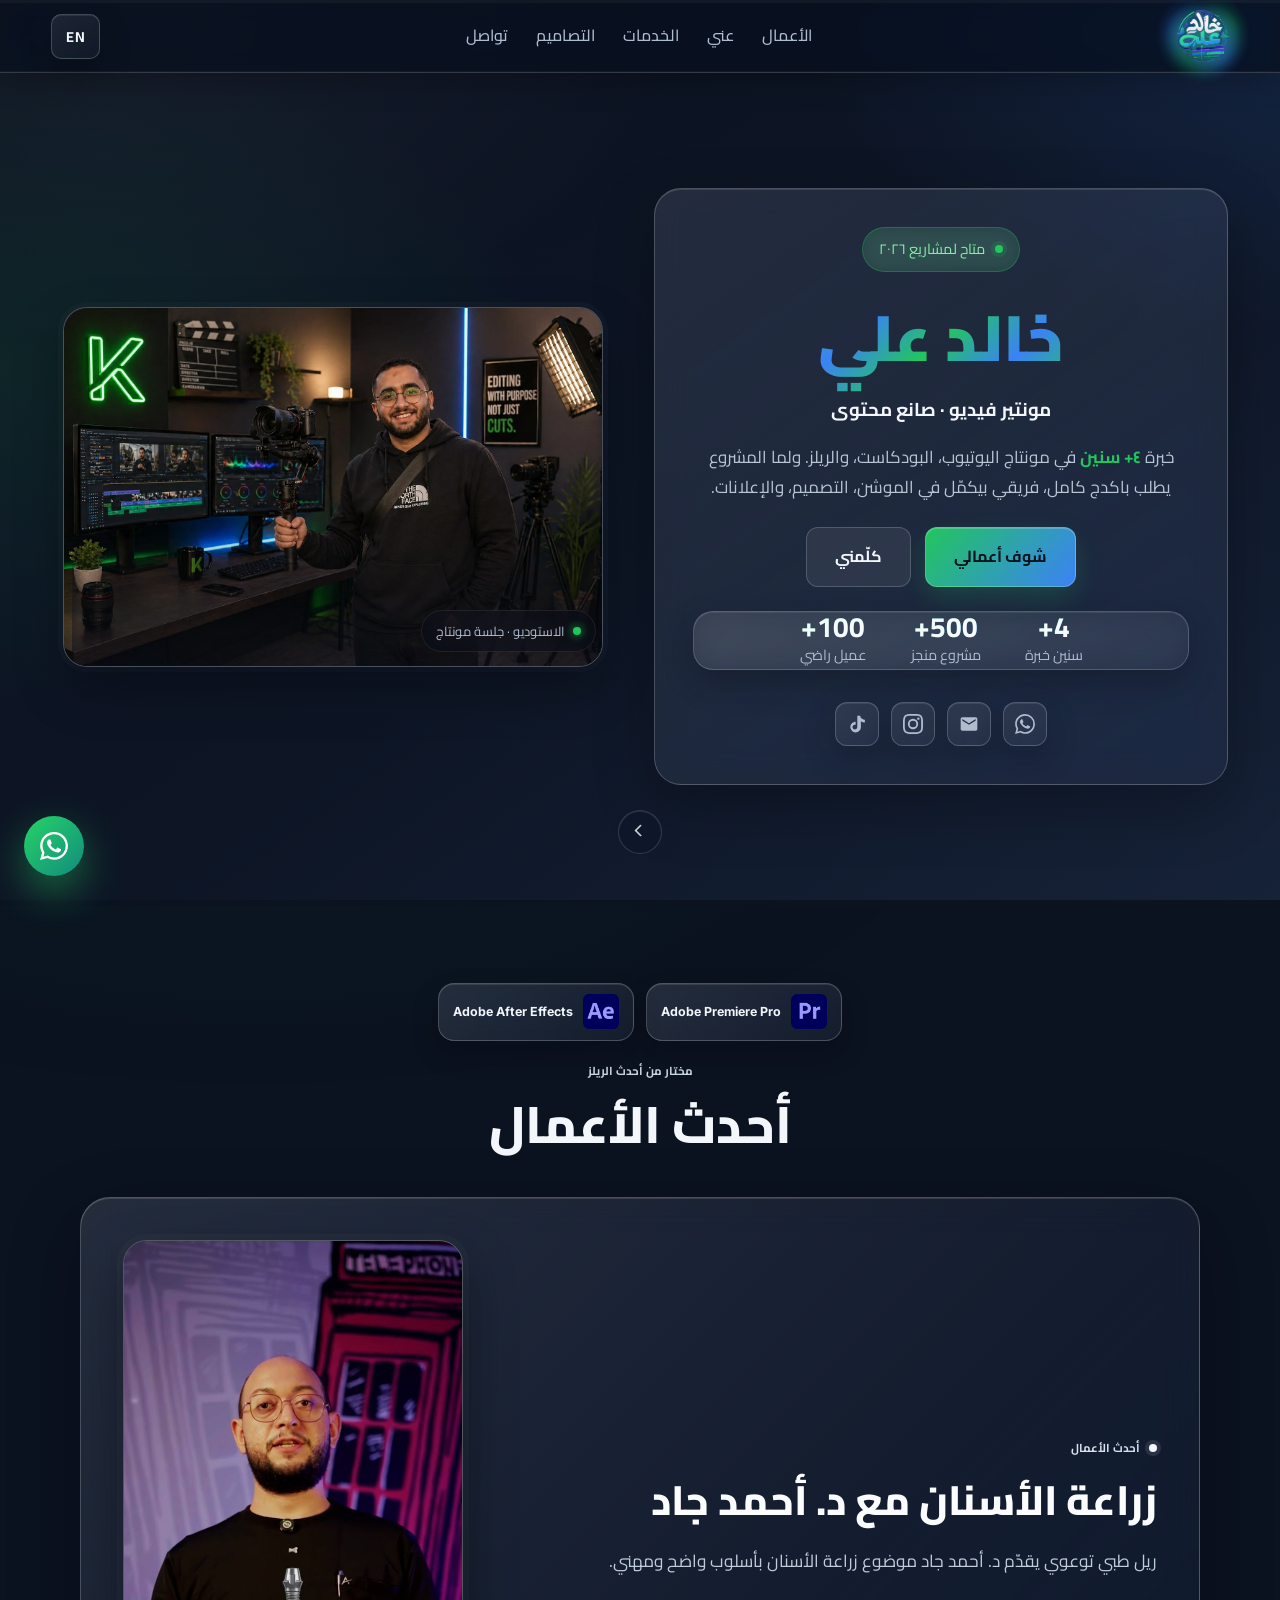
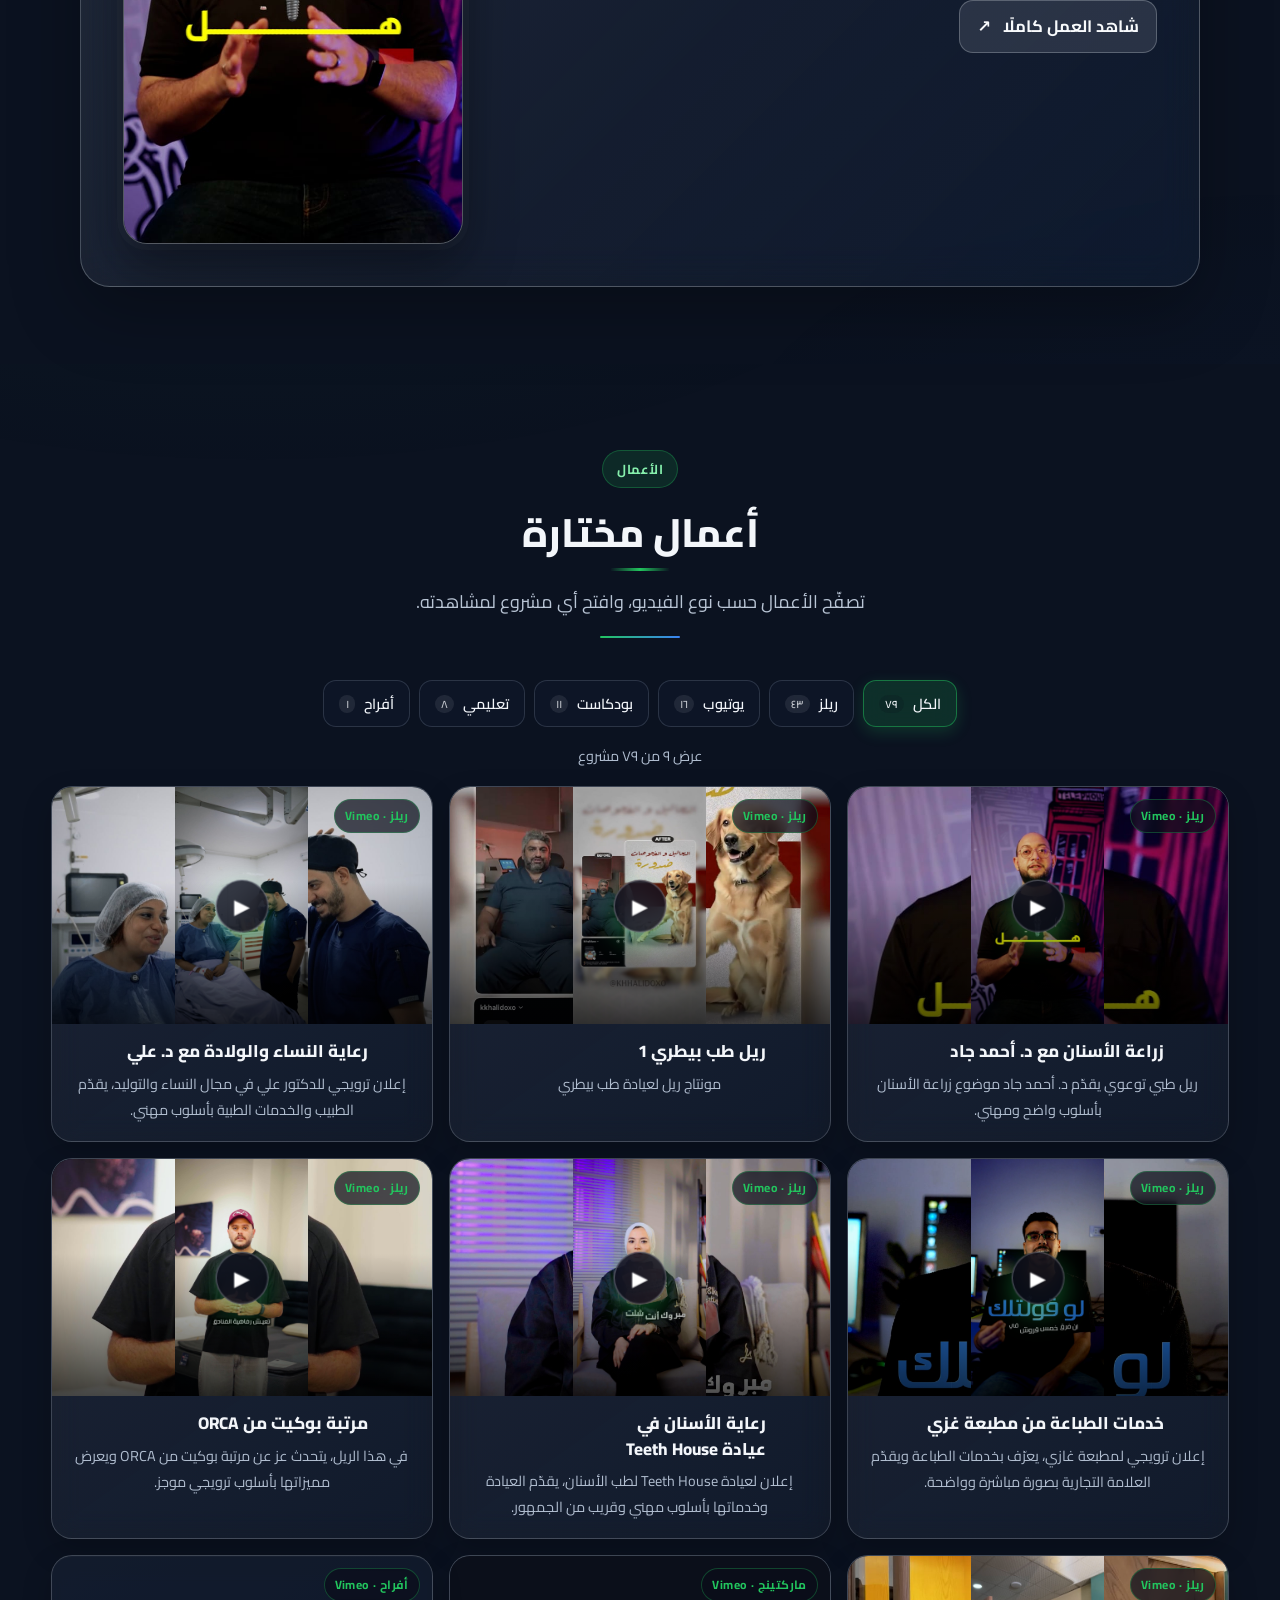
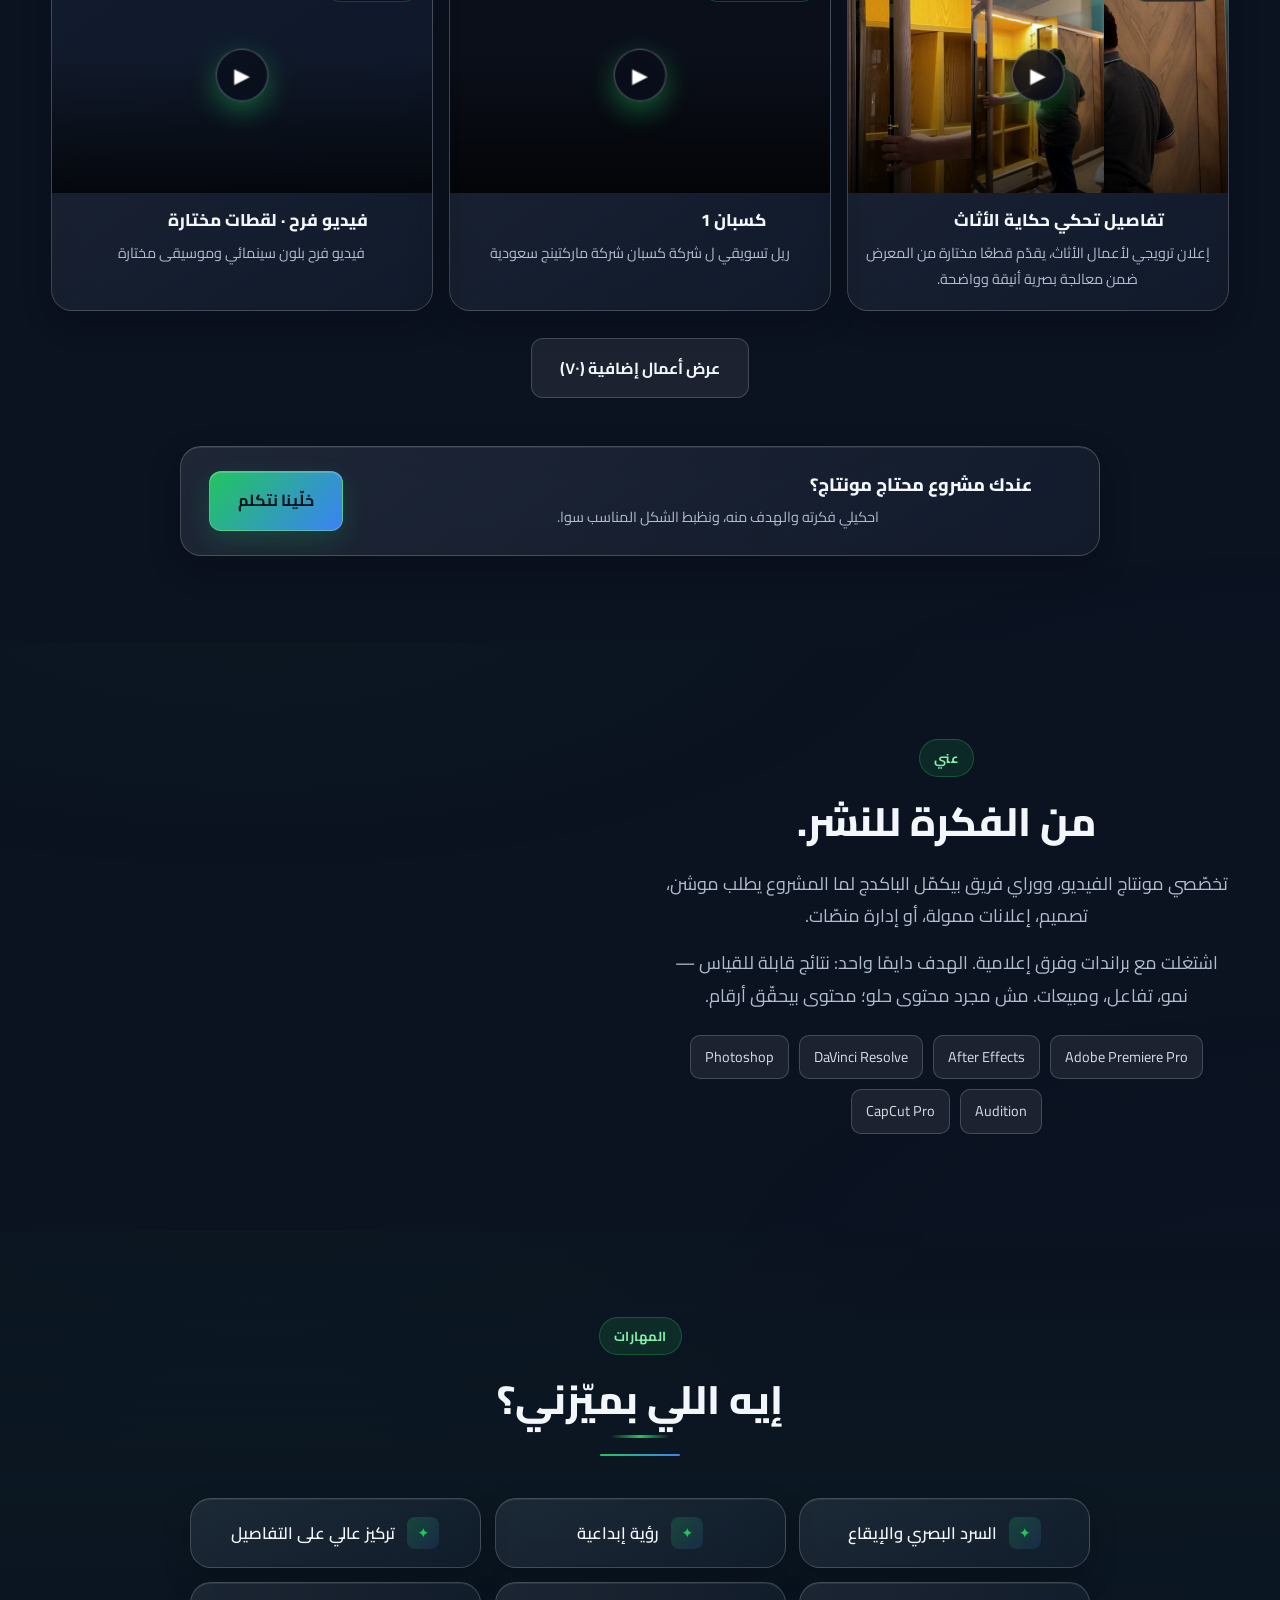
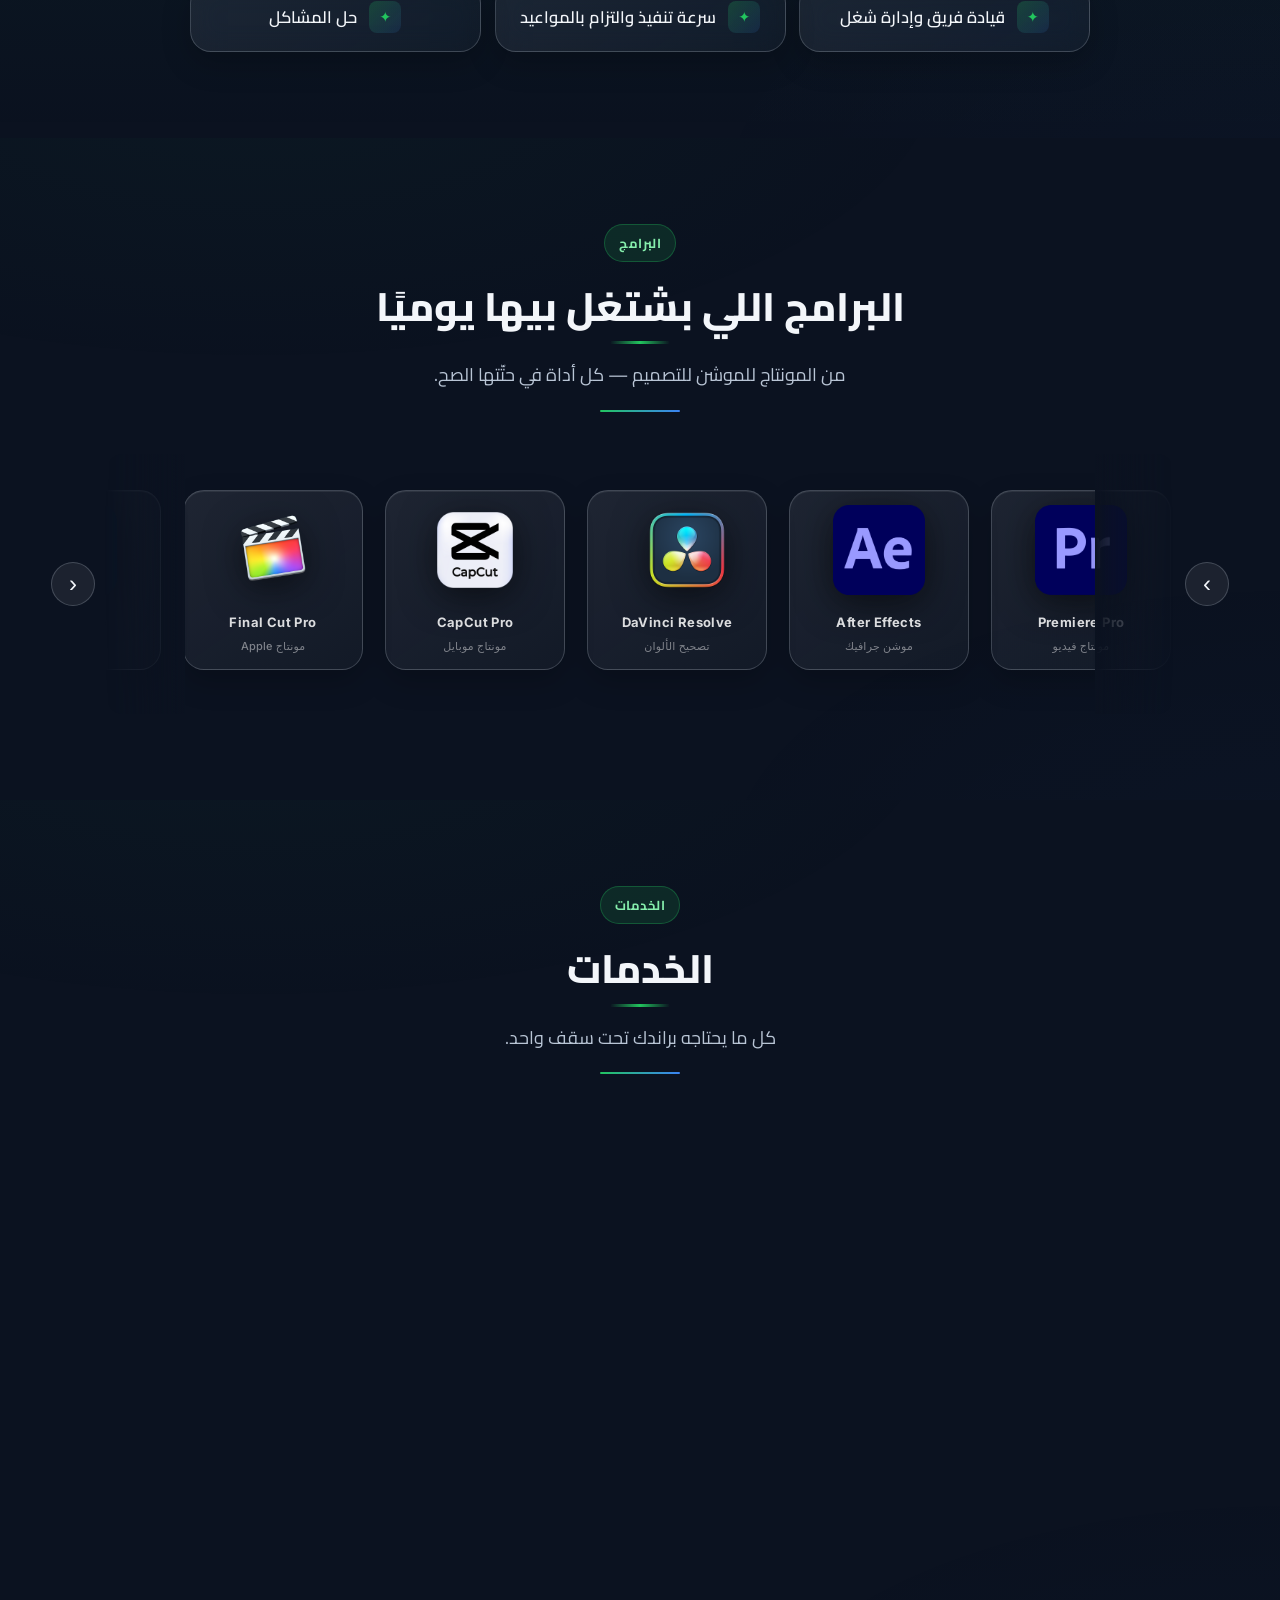
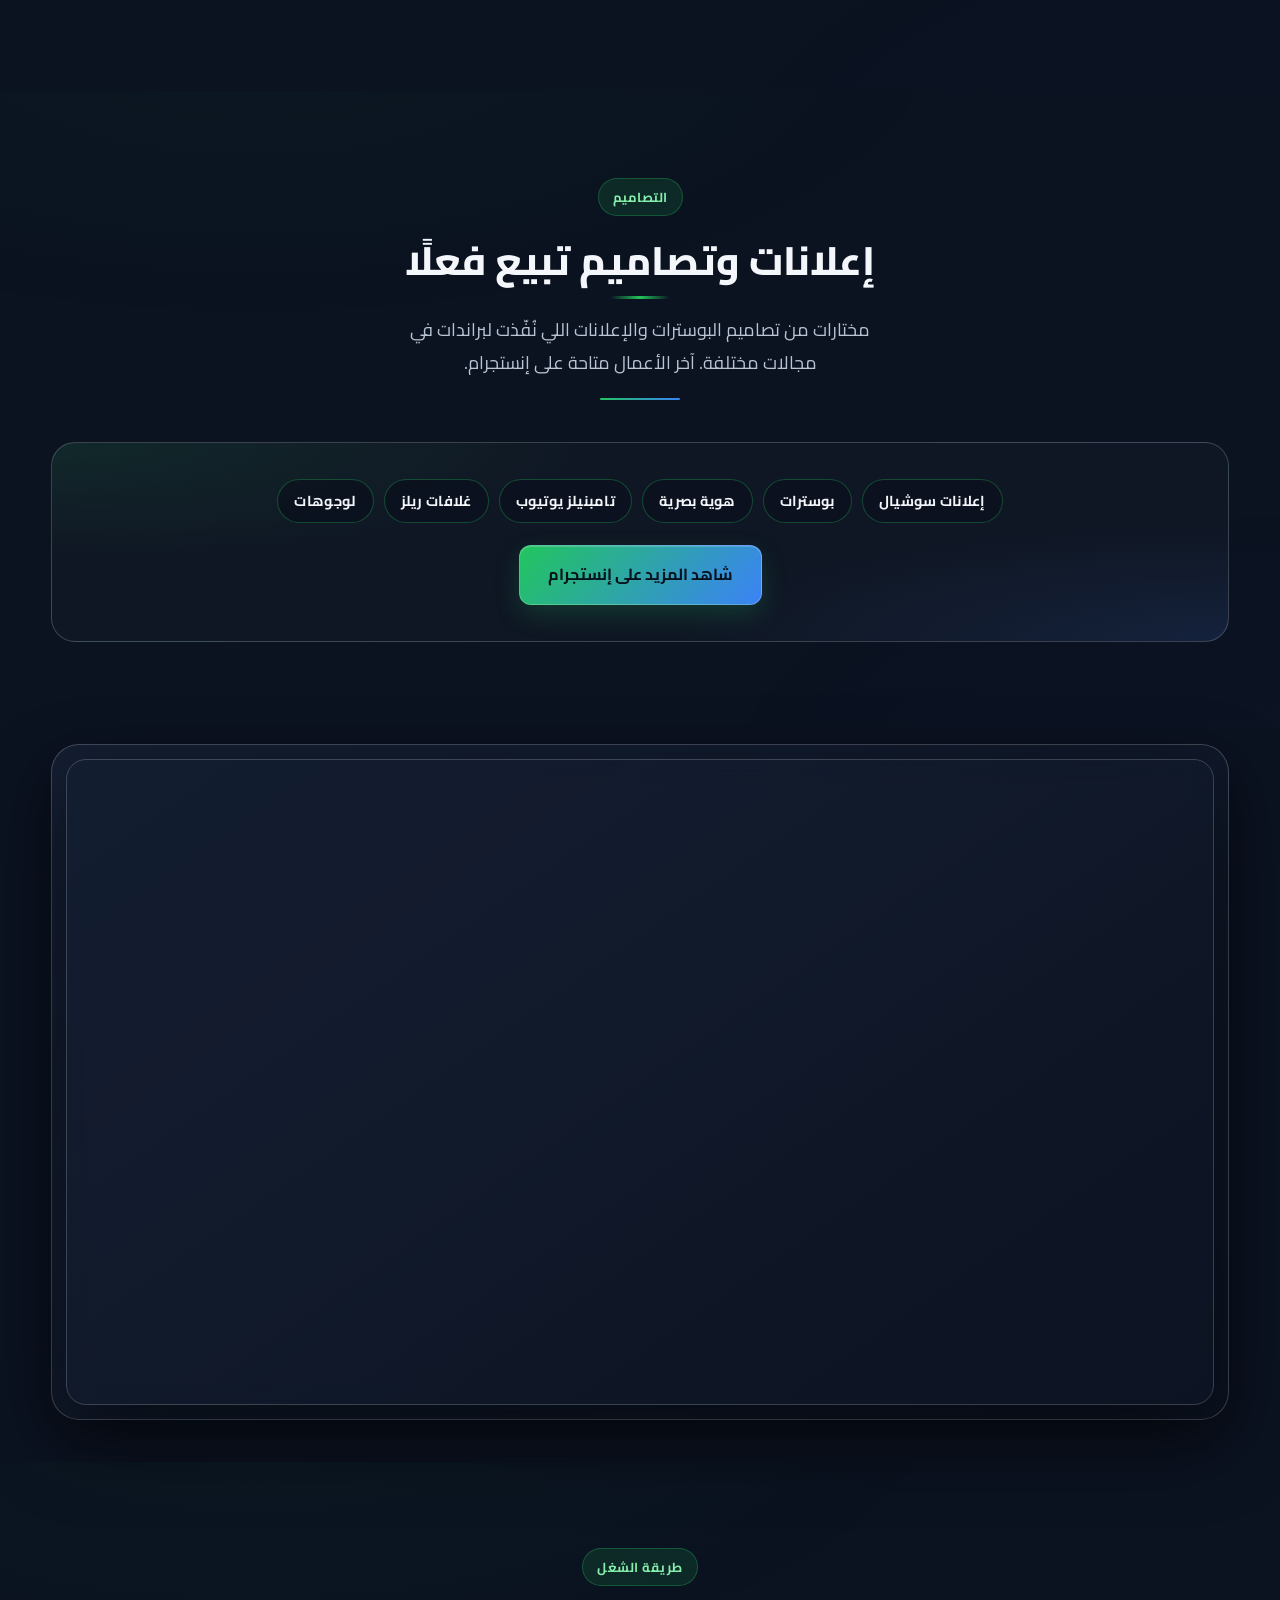
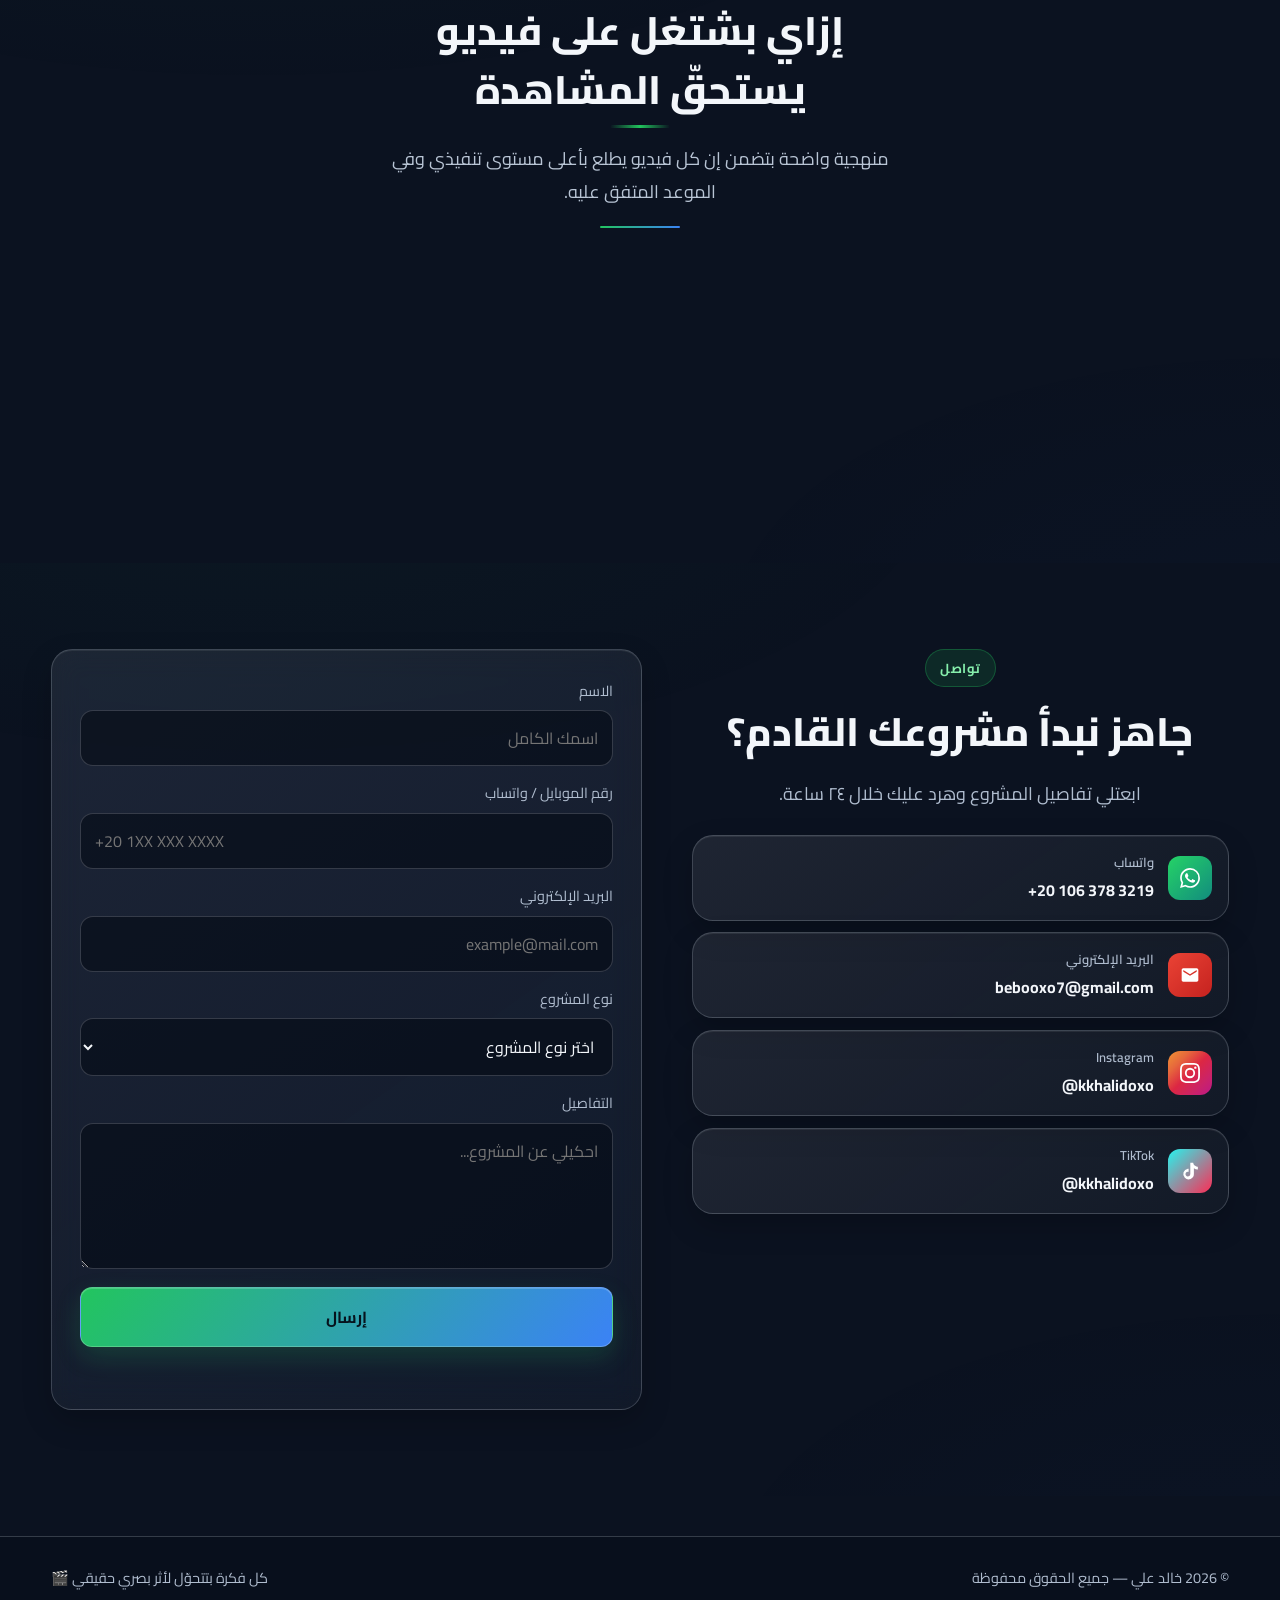
==== commit 3f55281b: "Add files via upload" ====
--- a/index.html
+++ b/index.html
@@ -42,7 +42,7 @@
   <!-- Preload hero image (LCP, WebP with JPG fallback) -->
   <link rel="preload" as="image" href="khaled-hero.webp" type="image/webp" fetchpriority="high" />
 
-  <link rel="stylesheet" href="styles.css?v=40" />
+  <link rel="stylesheet" href="styles.css?v=43" />
 
   <!-- Structured data: Person + ProfessionalService -->
   <script type="application/ld+json">
@@ -234,9 +234,46 @@
         </figure>
       </div>
     </div>
-    <a class="scroll-hint" href="#works" aria-label="scroll">
+    <a class="scroll-hint" href="#latest" aria-label="scroll">
       <span></span>
     </a>
+  </section>
+
+  <!-- Latest work: autoplay is mounted only while this section is in view. -->
+  <section class="section latest-work-section" id="latest" aria-labelledby="latestWorkTitle">
+    <div class="container latest-work-container">
+      <div class="latest-work-head">
+        <div class="latest-work-tools" role="group" aria-label="برامج المونتاج والموشن">
+          <div class="latest-work-tool latest-work-tool--premiere">
+            <img src="software-logos/premiere.png" alt="" width="48" height="48" decoding="async" />
+            <span>Adobe Premiere Pro</span>
+          </div>
+          <div class="latest-work-tool latest-work-tool--after-effects">
+            <img src="software-logos/after-effects.png" alt="" width="48" height="48" decoding="async" />
+            <span>Adobe After Effects</span>
+          </div>
+        </div>
+        <p class="latest-work-eyebrow" id="latestWorkEyebrow">مختار من أحدث الريلز</p>
+        <h2 id="latestWorkTitle">أحدث الأعمال</h2>
+      </div>
+
+      <article class="latest-work-feature" id="latestWorkFeature">
+        <div class="latest-work-copy">
+          <span class="latest-work-live"><i aria-hidden="true"></i><span id="latestWorkLabel">أحدث الأعمال</span></span>
+          <h3 id="latestWorkProjectTitle">زراعة الأسنان مع د. أحمد جاد</h3>
+          <p id="latestWorkCaption">ريل طبي توعوي يقدّم موضوع زراعة الأسنان بأسلوب واضح ومهني.</p>
+          <a class="latest-work-link" id="latestWorkOpen" href="https://vimeo.com/1235404587?share=copy&amp;fl=sv&amp;fe=ci" target="_blank" rel="noopener noreferrer">
+            <span id="latestWorkLinkLabel">شاهد العمل كاملًا</span><span aria-hidden="true">↗</span>
+          </a>
+        </div>
+        <div class="latest-work-media" id="latestWorkMedia">
+          <div class="latest-work-player" id="latestWorkPlayer" data-video-url="">
+            <img id="latestWorkPoster" src="reel-vimeo-1235404587.jpg" alt="" loading="lazy" decoding="async" />
+          </div>
+          <span class="latest-work-media-glint" aria-hidden="true"></span>
+        </div>
+      </article>
+    </div>
   </section>
 
   <!-- Works -->
@@ -1062,11 +1099,11 @@
   </a>
 
   <script src="content-defaults.js?v=30"></script>
-  <script src="projects-defaults.js?v=28"></script>
-  <script src="theme.js?v=31"></script>
+  <script src="projects-defaults.js?v=29"></script>
+  <script src="theme.js?v=32"></script>
   <script src="designs.js?v=30"></script>
   <script src="testimonials-pool.js?v=1"></script>
-  <script src="script.js?v=46"></script>
+  <script src="script.js?v=49"></script>
   <!-- Inline edit overlay (only activates when ?edit=1 is in URL) -->
   <script src="github-api.js?v=30"></script>
   <script src="inline-edit.js?v=30"></script>
--- a/styles.css
+++ b/styles.css
@@ -3878,3 +3878,583 @@
 @media (prefers-reduced-motion: reduce) {
   .scroll-hint span { animation: none; }
 }
+
+/* ===== Phone-first QA: clear sections, readable cards, no moving overlaps ===== */
+/* The logo keeps its emerald/blue identity without competing with the page. */
+.logo-halo, .logo-aura, .logo-glow, .logo-shine::before,
+.logo-mark img, .eyebrow, .btn-primary, .hero-stats strong, .section-tag,
+.card-illustration, .designs-cta-band .btn-primary::before,
+.card-placeholder .soon-icon, .gallery .card .play-icon {
+  animation: none;
+}
+.logo-halo { opacity: .48; filter: blur(6px); }
+.logo-aura { opacity: .34; }
+.logo-glow { opacity: .42; transform: none; }
+.logo-mark img { transform: none; filter: drop-shadow(0 3px 10px rgba(34,197,94,.38)) drop-shadow(0 2px 5px rgba(59,130,246,.24)); }
+.logo-shine { opacity: 0; }
+.software-card__logo { animation: none; }
+.wa-float, .wa-pulse { animation: none; }
+
+@media (max-width: 720px) {
+  html, body { overflow-x: clip; }
+  .hero { padding: 30px 0 20px; }
+  .hero-inner { grid-template-columns: minmax(0, 1fr); gap: 20px; }
+  .hero-text { order: 0; padding: 23px 18px; border-radius: 22px; }
+  .hero-visual { order: 1; }
+  .hero h1.hero-name { font-size: clamp(2.15rem, 9.2vw, 2.7rem); line-height: 1.35; margin-bottom: 8px; }
+  .hero-role { font-size: 1rem; margin-bottom: 10px; }
+  .hero-sub { max-width: 43ch; font-size: 15px; line-height: 1.72; margin-bottom: 16px; }
+  .hero-cta { display: grid; grid-template-columns: repeat(2, minmax(0, 1fr)); gap: 9px; margin: 16px 0; }
+  .hero-cta .btn { width: 100%; min-width: 0; min-height: 46px; padding: 11px 10px; font-size: .92rem; }
+  .hero-stats { width: 100%; gap: 5px; margin: 16px auto 14px; padding: 11px 7px; }
+  .hero-stats li { min-width: 0; flex: 1 1 0; align-items: center; text-align: center; }
+  .hero-stats strong { font-size: clamp(1.35rem, 6.2vw, 1.65rem); }
+  .hero-stats span { font-size: 11px; line-height: 1.45; }
+  .hero-socials { justify-content: center; margin-top: 10px; }
+  .hero-visual .photo-card { width: 100%; max-width: 520px; margin-inline: auto; }
+  .scroll-hint { display: grid; width: 40px; height: 40px; margin-top: 16px; }
+
+  .section { padding-block: 42px; }
+  .section > .container {
+    width: 100%;
+    padding: 0 18px;
+    border: 0;
+    border-radius: 0;
+    background: transparent;
+    box-shadow: none;
+    backdrop-filter: none;
+    -webkit-backdrop-filter: none;
+  }
+  .section-head { margin-bottom: 24px; }
+  h2 { max-width: 25ch; font-size: clamp(1.45rem, 6vw, 1.85rem); line-height: 1.45; }
+  html[lang="en"] h2 { line-height: 1.28; }
+  .section-head h2 { margin-bottom: 9px; }
+  .section-head .lead, #about .lead { font-size: 15px; line-height: 1.72; }
+  .about-cards { gap: 12px; }
+  .mini-card, .service, .step, .skill { padding: 20px 16px; }
+  .service { min-height: 0; }
+  .process-grid { gap: 12px; }
+  .filters { justify-content: center; flex-wrap: wrap; gap: 7px; margin: 0 auto 16px; }
+  .filters .chip { min-height: 40px; padding: 8px 11px; font-size: .8rem; }
+  .reel-subfilter { margin-inline: auto; max-width: 100%; }
+  .gallery { gap: 14px; }
+  .gallery .card { min-width: 0; }
+  .gallery .card-body { padding: 15px 16px 17px; }
+  .gallery .card-body h3 { font-size: 1rem; line-height: 1.45; }
+  .gallery .card-body p { font-size: .88rem; line-height: 1.65; }
+  .works-cta { gap: 14px; margin-top: 26px; padding: 19px 16px; }
+  .works-cta h3 { font-size: 1.05rem; }
+  .works-cta p { font-size: .9rem; line-height: 1.65; }
+  .software-card { min-height: 128px; }
+  .designs-cta-band { padding: 18px; }
+  .contact-form { padding: 20px 16px; }
+  .contact-form input, .contact-form select, .contact-form textarea { min-height: 46px; font-size: 16px; }
+  .contact-form textarea { min-height: 110px; }
+  .plan.card-flip, .card-inner { min-height: 520px; }
+  .card-face { padding: 24px 18px 20px; }
+  .back-to-top { display: none !important; }
+  .wa-float { width: 44px; height: 44px; bottom: calc(13px + env(safe-area-inset-bottom, 0px)); box-shadow: 0 8px 22px rgba(37,211,102,.28); }
+  .wa-float svg { width: 21px; height: 21px; }
+
+  /* On touch screens, reveal content immediately. Only the opening card gets a
+     short fade-and-lift; no delayed stagger can leave a section half hidden. */
+  .reveal, .reveal:not(.show), .reveal.show,
+  .reveal-stagger > *, .reveal-stagger.show > *,
+  .section-enter .se-tag, .section-enter .se-title .word-inner,
+  .section-enter .se-lead, .section-enter .se-grid > *,
+  .designs-grid .design-card.reveal, .designs-grid .design-card.reveal.show {
+    opacity: 1 !important;
+    transform: none !important;
+    filter: none !important;
+    transition: none !important;
+    will-change: auto;
+  }
+  .kha-rich-anim .reveal:not(.show), .kha-rich-anim .reveal.show,
+  .kha-rich-anim .reveal-stagger > *, .kha-rich-anim .reveal-stagger.show > * {
+    opacity: 1 !important;
+    transform: none !important;
+    filter: none !important;
+    transition: none !important;
+  }
+  .hero-text.reveal { animation: phoneHeroIn .48s cubic-bezier(.2,.7,.2,1) both; }
+  .hero-visual.reveal { animation: phoneHeroIn .48s cubic-bezier(.2,.7,.2,1) .08s both; }
+  .kha-rich-anim .hero-text .eyebrow, .kha-rich-anim .hero-text .hero-role,
+  .kha-rich-anim .hero-text .hero-sub, .kha-rich-anim .hero-text .hero-cta,
+  .kha-rich-anim .hero-text .hero-stats, .kha-rich-anim .hero-text .hero-socials,
+  .kha-rich-anim .hero-name .gradient-text { animation: none; }
+  .kha-rich-anim .service:hover, .kha-rich-anim .gallery .card.card-playable:hover,
+  .kha-rich-anim .plan.card-flip:hover, .kha-rich-anim .design-card:hover,
+  .service:hover, .skill:hover, .mini-card:hover, .software-card:hover,
+  .gallery .card:hover, .design-card:hover, .step:hover, .process-step:hover {
+    transform: none;
+  }
+  .gallery .card:hover .thumb, .design-card:hover img,
+  .service:hover .service-icon, .step:hover .step-icon,
+  .process-step:hover .step-icon { transform: none; filter: none; }
+  .kha-rich-anim .logo-halo, .kha-rich-anim .logo-aura,
+  .kha-rich-anim .logo-glow, .kha-rich-anim .logo-mark img,
+  .kha-rich-anim .logo-shine::before, .kha-rich-anim .wa-float,
+  .kha-rich-anim .card-illustration, .kha-rich-anim .software-card__logo {
+    animation: none !important;
+  }
+  .kha-rich-anim .logo-halo { opacity: .38; }
+  .kha-rich-anim .logo-aura { opacity: .28; }
+  .kha-rich-anim .logo-shine { opacity: 0; }
+  .kha-rich-anim .video-lightbox .lb-dialog { transition-duration: .24s; }
+  .kha-rich-anim .video-lightbox .lb-dialog { transform: scale(.98) translateY(8px); }
+  .kha-rich-anim .video-lightbox.open .lb-dialog { transform: none; }
+}
+
+@keyframes phoneHeroIn {
+  from { opacity: .35; transform: translateY(12px); }
+  to { opacity: 1; transform: none; }
+}
+
+@media (max-width: 480px) {
+  .hero { padding-top: 26px; }
+  .hero-text { padding: 21px 15px; }
+  .hero h1.hero-name { font-size: clamp(2.05rem, 9vw, 2.45rem); }
+  .hero-stats { padding-inline: 5px; }
+  .hero-stats span { font-size: 10px; }
+  .gallery { grid-template-columns: minmax(0, 1fr); width: 100%; max-width: 420px; margin-inline: auto; gap: 15px; }
+  .gallery .card .thumb { aspect-ratio: 16 / 9; }
+  .gallery .card-body { padding: 16px; }
+  .gallery .card-body h3 { font-size: 1rem; }
+  .gallery .card-body p { font-size: .9rem; }
+  .section > .container { padding-inline: 16px; }
+  .section-head { margin-bottom: 22px; }
+  .section-head .lead { font-size: .93rem; }
+  .pricing-grid { gap: 22px; }
+  .plan.card-flip, .card-inner { min-height: 500px; }
+}
+
+@media (max-width: 360px) {
+  .hero-cta { grid-template-columns: 1fr; }
+  .hero-stats strong { font-size: 1.3rem; }
+  .hero-stats span { font-size: 9px; }
+  .filters .chip { padding-inline: 9px; font-size: .76rem; }
+  .section > .container { padding-inline: 14px; }
+}
+
+@media (prefers-reduced-motion: reduce) {
+  .hero-text.reveal, .hero-visual.reveal { animation: none !important; }
+  .logo-halo, .logo-aura, .logo-glow, .logo-mark img,
+  .logo-shine::before, .wa-float { animation: none !important; }
+}
+
+/* ===== Final motion and touch pass ===== */
+/* Scroll reveals stay short and never move a section far enough to feel detached. */
+.kha-rich-anim .reveal:not(.show) {
+  transform: translateY(12px);
+  filter: none;
+  transition: opacity .42s ease, transform .42s cubic-bezier(.2,.7,.2,1);
+}
+.kha-rich-anim .reveal.show { transform: none; filter: none; }
+.reveal-stagger.show > * { transition-delay: 0s !important; }
+.section-enter .se-tag {
+  transform: translateY(8px);
+  filter: none;
+  transition: opacity .38s ease, transform .38s cubic-bezier(.2,.7,.2,1);
+}
+.section-enter.section-in .se-tag { transform: none; }
+.section-enter .se-title .word-inner {
+  transform: translateY(12px);
+  transition: opacity .4s ease, transform .4s cubic-bezier(.2,.7,.2,1);
+}
+.section-enter.section-in .se-title .word-inner { transform: none; }
+.section-enter.section-in .se-title .word-inner,
+.section-enter.section-in .se-grid > *,
+.reveal-stagger.show > * { transition-delay: 0s !important; }
+.section-enter .se-lead { transform: translateY(8px); transition-duration: .4s; transition-delay: 0s; }
+.section-enter .se-grid > * {
+  transform: translateY(12px);
+  transition: opacity .42s ease, transform .42s cubic-bezier(.2,.7,.2,1);
+}
+
+/* One composed entrance for the hero; its text stays still and readable. */
+.hero-text .eyebrow, .hero-text h1, .hero-text .hero-role,
+.hero-text .hero-sub, .hero-text .hero-cta, .hero-text .hero-stats,
+.hero-text .hero-socials { animation: none; }
+.kha-rich-anim .hero-text.reveal,
+.kha-rich-anim .hero-visual.reveal {
+  animation: heroSurfaceIn .52s cubic-bezier(.2,.7,.2,1) both;
+}
+.kha-rich-anim .hero-visual.reveal { animation-delay: .08s; }
+.kha-rich-anim .hero-name .gradient-text {
+  animation: heroNameIn .52s cubic-bezier(.2,.7,.2,1) .04s both;
+  background-size: 100% 100%;
+}
+@keyframes heroSurfaceIn {
+  from { opacity: .35; transform: translateY(14px); }
+  to { opacity: 1; transform: none; }
+}
+
+/* Keep decorative motion quiet; interactions still respond immediately. */
+.bg-gradient, .discount-banner::before, .discount-spark,
+.bts-figure img, .bts-figure::after, .wa-pulse {
+  animation: none !important;
+}
+.bg-gradient { background-size: auto; }
+.bts-figure img { transform: none; }
+.bts-figure::after { opacity: 0; }
+.discount-banner::before { background-position: center; }
+.wa-pulse { display: none; }
+.gallery .card:hover .play-icon { animation: none; }
+
+@media (max-width: 720px) {
+  body { background-attachment: scroll; }
+  .section { scroll-margin-top: 84px; }
+  .section-enter .se-title .word { overflow: visible; }
+  .section-enter .se-title .word-inner { display: inline; }
+  .section-enter .se-title .word-inner,
+  .section-enter .se-lead,
+  .section-enter .se-tag,
+  .section-enter .se-grid > *,
+  .reveal-stagger.show > * { transition-delay: 0s !important; }
+  .hero-text.reveal, .kha-rich-anim .hero-text.reveal { animation: phoneHeroIn .4s cubic-bezier(.2,.7,.2,1) both; }
+  .hero-visual.reveal, .kha-rich-anim .hero-visual.reveal { animation: phoneHeroIn .44s cubic-bezier(.2,.7,.2,1) .06s both; }
+  .btn:hover, .lang-toggle:hover, .contact-item a:hover,
+  .card-placeholder:hover, .plan.card-flip:hover,
+  .plan.card-flip.plan-popular:hover { transform: none; }
+  .card-placeholder:hover { border-color: inherit; }
+  .plan.card-flip:hover .card-illustration { transform: none; }
+  .gallery .card:hover .play-icon {
+    transform: translate(-50%, -50%) scale(.9);
+    box-shadow: 0 10px 30px rgba(34, 197, 94, 0.45);
+  }
+  .hero-visual .photo-card img { transform: none; transition: none; }
+  .service, .skill, .mini-card, .software-card, .gallery .card,
+  .design-card, .step, .process-step, .contact-item a, .btn { transition-duration: .18s; }
+  .hero-stats, .hero-socials a, .service, .skill, .mini-card,
+  .software-card, .gallery .card, .design-card, .process-step,
+  .contact-form, .contact-item a, .pricing-tabs, .pricing-tab,
+  .pricing-note, .works-cta { backdrop-filter: blur(9px); -webkit-backdrop-filter: blur(9px); }
+}
+
+@media (prefers-reduced-motion: reduce) {
+  .kha-rich-anim .reveal:not(.show), .kha-rich-anim .reveal.show,
+  .section-enter .se-tag, .section-enter .se-title .word-inner,
+  .section-enter .se-lead, .section-enter .se-grid > *,
+  .reveal-stagger > *, .reveal-stagger.show > *,
+  .hero-text.reveal, .hero-visual.reveal {
+    opacity: 1 !important;
+    transform: none !important;
+    filter: none !important;
+    animation: none !important;
+    transition: none !important;
+  }
+}
+
+/* ===== Clean glass identity + useful motion on phones and desktop ===== */
+:root {
+  --bg: #0b1220;
+  --bg-2: #162238;
+  --surface: rgba(244, 247, 251, .07);
+  --surface-2: rgba(244, 247, 251, .11);
+  --border: rgba(231, 238, 247, .20);
+  --text: #f3f6fa;
+  --muted: #b0bdcf;
+  --light: #fafbfd;
+  --glass: rgba(236, 242, 250, .08);
+  --glass-strong: rgba(236, 242, 250, .13);
+  --glass-line: rgba(231, 238, 247, .23);
+  --shadow: 0 18px 48px rgba(0, 0, 0, .30);
+  --grad: linear-gradient(130deg, var(--neon) 0%, var(--blue) 100%);
+}
+body {
+  background-color: var(--bg);
+  background-image:
+    radial-gradient(ellipse 50% 42% at 92% 0%, color-mix(in srgb, var(--blue) 16%, transparent), transparent 76%),
+    radial-gradient(ellipse 46% 40% at 0% 34%, color-mix(in srgb, var(--neon) 10%, transparent), transparent 78%),
+    radial-gradient(ellipse 42% 36% at 8% 2%, rgba(248, 250, 252, .045), transparent 78%),
+    linear-gradient(145deg, var(--bg) 0%, color-mix(in srgb, var(--bg) 78%, var(--bg-2)) 55%, var(--bg-2) 100%);
+  background-size: 115% 115%, 120% 120%, 130% 130%, 100% 100%;
+  background-position: 0 0, 0 0, 0 0, 0 0;
+  background-attachment: fixed;
+  animation: portfolioAmbient 26s ease-in-out infinite alternate;
+  text-rendering: optimizeLegibility;
+  -webkit-font-smoothing: antialiased;
+  -moz-osx-font-smoothing: grayscale;
+}
+@keyframes portfolioAmbient {
+  from { background-position: 0 0, 0 0, 0 0, 0 0; }
+  to { background-position: 10px -12px, -12px 10px, 8px 12px, 0 0; }
+}
+.bg-gradient { background: transparent; animation: none; }
+.nav, .nav.scrolled {
+  background: rgba(9, 15, 27, .74);
+  border-bottom-color: rgba(231, 238, 247, .19);
+  box-shadow: 0 10px 28px rgba(0, 0, 0, .22), inset 0 -1px rgba(255,255,255,.035);
+  backdrop-filter: saturate(140%) blur(21px);
+  -webkit-backdrop-filter: saturate(140%) blur(21px);
+}
+.hero { padding: clamp(76px, 9vw, 118px) 0 52px; }
+.hero-inner {
+  grid-template-columns: minmax(0, 1.02fr) minmax(0, .98fr);
+  gap: clamp(26px, 4vw, 54px);
+}
+.hero-text {
+  padding: clamp(22px, 3.2vw, 38px);
+  border: 1px solid rgba(235, 241, 248, .22);
+  border-radius: 27px;
+  background: linear-gradient(145deg, rgba(242, 246, 251, .11), rgba(242, 246, 251, .045));
+  box-shadow: 0 22px 58px rgba(0,0,0,.28), inset 0 1px rgba(255,255,255,.12);
+  backdrop-filter: saturate(130%) blur(17px);
+  -webkit-backdrop-filter: saturate(130%) blur(17px);
+}
+.hero h1, h2, .section-head h2 { color: var(--text); }
+.hero-sub, .section-head .lead { color: #b9c5d5; }
+.hero-visual {
+  display: grid;
+  grid-template-columns: minmax(0, 1fr);
+  align-items: center;
+  justify-self: center;
+  width: 100%;
+  max-width: 650px;
+  min-width: 0;
+}
+.photo-card {
+  width: 100%;
+  aspect-ratio: 3 / 2;
+  border: 1px solid rgba(238, 243, 249, .25);
+  border-radius: 24px;
+  background: #101a2b;
+  box-shadow: 0 22px 50px rgba(0,0,0,.32), 0 0 0 5px rgba(255,255,255,.025), inset 0 1px rgba(255,255,255,.14);
+}
+.section.latest-work-section { padding-block: clamp(48px, 6vw, 82px); scroll-margin-top: 72px; }
+.latest-work-container { max-width: 1120px; }
+.latest-work-head { margin: 0 auto clamp(22px, 3vw, 34px); text-align: center; }
+.latest-work-tools { display: flex; justify-content: center; align-items: center; gap: 12px; margin: 0 auto 22px; }
+.latest-work-tool {
+  display: inline-flex; align-items: center; gap: 10px; min-height: 58px; padding: 8px 14px;
+  border: 1px solid rgba(237,243,250,.22); border-radius: 16px;
+  color: #f1f5fa; background: linear-gradient(145deg,rgba(240,245,251,.12),rgba(240,245,251,.05));
+  box-shadow: 0 12px 28px rgba(0,0,0,.2),inset 0 1px rgba(255,255,255,.1);
+  backdrop-filter: blur(16px) saturate(135%); -webkit-backdrop-filter: blur(16px) saturate(135%);
+  font: 700 .78rem/1.25 var(--font-en); animation: latestToolFloat 3.2s ease-in-out infinite;
+}
+.latest-work-tool:nth-child(2) { animation-delay: -1.6s; }
+.latest-work-tool img { display: block; width: 36px; height: 36px; object-fit: contain; flex: 0 0 36px; }
+@keyframes latestToolFloat { 0%,100% { transform: translateY(0); } 50% { transform: translateY(-4px); } }
+.latest-work-eyebrow { margin: 0 0 8px; color: #cbd6e4; font: 700 .72rem/1.4 var(--font-en); letter-spacing: .1em; text-transform: uppercase; }
+html[lang="ar"] .latest-work-eyebrow { font-family: var(--font-ar); letter-spacing: 0; }
+.latest-work-head h2 { margin: 0 auto 9px; color: var(--text); font-size: clamp(2rem,4vw,3.2rem); line-height: 1.2; text-wrap: balance; }
+.latest-work-feature {
+  position: relative; display: grid; grid-template-columns: minmax(0,1fr) minmax(260px,340px); align-items: center;
+  gap: clamp(24px,5vw,64px); min-width: 0; padding: clamp(20px,4vw,42px);
+  border: 1px solid rgba(238,244,251,.24); border-radius: 30px;
+  background: linear-gradient(135deg,rgba(237,243,250,.12),rgba(237,243,250,.05) 58%,rgba(24,39,61,.36));
+  box-shadow: 0 24px 70px rgba(0,0,0,.28),inset 0 1px rgba(255,255,255,.12);
+  backdrop-filter: blur(20px) saturate(135%); -webkit-backdrop-filter: blur(20px) saturate(135%);
+  overflow: hidden; isolation: isolate;
+  transition: transform .32s cubic-bezier(.2,.7,.2,1),border-color .32s ease,box-shadow .32s ease;
+}
+.latest-work-copy { min-width: 0; }
+.latest-work-live { display: inline-flex; align-items: center; gap: 9px; margin-bottom: 14px; color: #d7e0eb; font: 700 .72rem/1.3 var(--font-en); letter-spacing: .08em; }
+html[lang="ar"] .latest-work-live { font-family: var(--font-ar); letter-spacing: 0; }
+.latest-work-live i { width: 8px; height: 8px; border-radius: 50%; background: #f3f6fa; box-shadow: 0 0 0 4px rgba(243,246,250,.1); animation: reelLive 2.1s ease-in-out infinite; }
+@keyframes reelLive { 50% { box-shadow: 0 0 0 6px rgba(243,246,250,.025),0 0 15px rgba(120,165,220,.28); } }
+.latest-work-copy h3 { max-width: 640px; margin: 0 0 15px; color: #fbfcfe; font-size: clamp(1.7rem,3.2vw,2.65rem); line-height: 1.35; text-wrap: balance; }
+.latest-work-copy p { max-width: 560px; margin: 0; color: #c1ccdb; font-size: clamp(.98rem,1.5vw,1.08rem); line-height: 1.85; }
+.latest-work-link { display: inline-flex; align-items: center; justify-content: center; gap: 12px; min-height: 46px; margin-top: 23px; padding: 10px 17px; border: 1px solid rgba(240,245,251,.25); border-radius: 14px; color: #f8fafc; background: rgba(244,247,251,.11); font-weight: 700; transition: transform .24s ease,background .24s ease,border-color .24s ease; }
+.latest-work-link:hover { transform: translateY(-2px); background: rgba(244,247,251,.14); border-color: rgba(240,245,251,.34); }
+.latest-work-media { position: relative; width: min(100%,360px); justify-self: center; }
+.latest-work-player { position: relative; width: 100%; max-height: 650px; aspect-ratio: 9/16; overflow: hidden; border: 1px solid rgba(241,246,251,.24); border-radius: 24px; background: #080e19; box-shadow: 0 22px 52px rgba(0,0,0,.42),0 0 0 6px rgba(255,255,255,.025),inset 0 1px rgba(255,255,255,.12); isolation: isolate; }
+.latest-work-player > img, .latest-work-player > iframe, .latest-work-player > video { position: absolute; inset: 0; display: block; width: 100%; height: 100%; border: 0; object-fit: cover; }
+.latest-work-player > iframe, .latest-work-player > video { z-index: 1; pointer-events: none; }
+.latest-work-player > img { z-index: 0; }
+.latest-work-media-glint { position: absolute; z-index: 2; inset: 0; border: 1px solid rgba(255,255,255,.1); border-radius: 24px; pointer-events: none; }
+.latest-work-head > *, .latest-work-copy, .latest-work-media { opacity: 1; transform: none; transition: opacity .68s ease,transform .78s cubic-bezier(.2,.75,.2,1); }
+.latest-work-section.motion-ready:not(.is-visible) .latest-work-head > *, .latest-work-section.motion-ready:not(.is-visible) .latest-work-copy, .latest-work-section.motion-ready:not(.is-visible) .latest-work-media { opacity: 0; transform: translateY(18px); }
+.latest-work-tools { transition-delay: .04s; }
+.latest-work-eyebrow { transition-delay: .12s; }
+.latest-work-head h2 { transition-delay: .2s; }
+.latest-work-copy { transition-delay: .22s; }
+.latest-work-media { transition-delay: .32s; }
+.latest-work-section.is-visible .latest-work-head > *, .latest-work-section.is-visible .latest-work-copy, .latest-work-section.is-visible .latest-work-media { opacity: 1; transform: none; }
+.hero-stats, .hero-socials a, .lang-toggle, .service, .skill, .mini-card,
+.software-card, .gallery .card, .design-card, .process-step, .contact-form,
+.contact-item a, .pricing-tabs, .pricing-tab, .pricing-note, .works-cta {
+  border-color: rgba(231,238,247,.21);
+  background: linear-gradient(145deg, rgba(238,243,249,.095), rgba(238,243,249,.04));
+  box-shadow: 0 12px 32px rgba(0,0,0,.22), inset 0 1px rgba(255,255,255,.08);
+  backdrop-filter: saturate(130%) blur(16px);
+  -webkit-backdrop-filter: saturate(130%) blur(16px);
+}
+.hero-stats { border: 1px solid rgba(231,238,247,.19); }
+.hero-stats strong { color: #f7fafc; }
+.section { padding: clamp(54px, 7vw, 86px) 0; }
+.section > .container {
+  padding: 0;
+  border: 0;
+  border-radius: 0;
+  background: transparent;
+  box-shadow: none;
+  backdrop-filter: none;
+  -webkit-backdrop-filter: none;
+}
+.service, .skill, .mini-card, .software-card, .gallery .card, .design-card,
+.step, .process-step, .contact-item a, .contact-form {
+  border-color: rgba(231,238,247,.20);
+  background: linear-gradient(145deg, rgba(238,243,249,.085), rgba(238,243,249,.035));
+  box-shadow: 0 12px 30px rgba(0,0,0,.2), inset 0 1px rgba(255,255,255,.07);
+  backdrop-filter: saturate(125%) blur(14px);
+  -webkit-backdrop-filter: saturate(125%) blur(14px);
+}
+.contact-form input, .contact-form select, .contact-form textarea {
+  background: rgba(5, 10, 20, .58);
+  border-color: rgba(231,238,247,.19);
+}
+.btn, .chip, .lang-toggle, .hero-socials a, .latest-work-link {
+  transition: transform .24s cubic-bezier(.2,.7,.2,1), background-color .24s ease, border-color .24s ease, box-shadow .24s ease;
+}
+.hero-stats strong.is-counting { animation: counterArrive .42s cubic-bezier(.2,.7,.2,1) both; }
+@keyframes counterArrive { from { opacity: .45; transform: translateY(5px) scale(.96); } to { opacity: 1; transform: none; } }
+.kha-rich-anim .hero-text .eyebrow { animation: heroFadeUp .48s cubic-bezier(.2,.7,.2,1) .02s both; }
+.kha-rich-anim .hero-text .hero-role { animation: heroFadeUp .48s cubic-bezier(.2,.7,.2,1) .08s both; }
+.kha-rich-anim .hero-text .hero-sub { animation: heroFadeUp .48s cubic-bezier(.2,.7,.2,1) .14s both; }
+.kha-rich-anim .hero-text .hero-cta { animation: heroFadeUp .48s cubic-bezier(.2,.7,.2,1) .2s both; }
+.kha-rich-anim .hero-text .hero-stats { animation: heroFadeUp .48s cubic-bezier(.2,.7,.2,1) .26s both; }
+.kha-rich-anim .hero-text .hero-socials { animation: heroFadeUp .48s cubic-bezier(.2,.7,.2,1) .32s both; }
+.reveal:not(.show) {
+  opacity: 0;
+  transform: translateY(14px);
+  filter: none;
+  transition: opacity .44s ease, transform .44s cubic-bezier(.2,.7,.2,1);
+}
+.reveal.show { opacity: 1; transform: none; filter: none; }
+.reveal-stagger > * {
+  opacity: 0;
+  transform: translateY(12px);
+  transition: opacity .4s ease, transform .4s cubic-bezier(.2,.7,.2,1);
+}
+.reveal-stagger.show > * { opacity: 1; transform: none; }
+.section-enter .se-tag, .section-enter .se-title .word-inner, .section-enter .se-lead {
+  filter: none;
+  transition-duration: .42s;
+}
+.section-enter .se-grid > * {
+  transform: translateY(12px);
+  transition: opacity .4s ease, transform .4s cubic-bezier(.2,.7,.2,1);
+}
+.section-enter.section-in .se-grid > * { transform: none; }
+@media (hover: hover) and (pointer: fine) {
+  .service:hover, .skill:hover, .mini-card:hover, .software-card:hover,
+  .gallery .card:hover, .design-card:hover, .process-step:hover,
+  .contact-item a:hover, .latest-work-feature:hover {
+    transform: translateY(-4px);
+    border-color: rgba(240,245,251,.27);
+    box-shadow: 0 18px 38px rgba(0,0,0,.27), inset 0 1px rgba(255,255,255,.12);
+  }
+  .btn:hover, .chip:hover, .lang-toggle:hover { transform: translateY(-2px); }
+  .gallery .card:hover .play-icon { animation: none; transform: translate(-50%,-50%) scale(1.08); }
+}
+@media (max-width: 920px) and (min-width: 721px) {
+  .hero-inner { gap: 24px; }
+  .latest-work-feature { grid-template-columns: minmax(0,1fr) minmax(240px,300px); gap: 24px; }
+}
+@media (max-width: 720px) {
+  body { background-attachment: scroll; animation-duration: 34s; }
+  .hero { padding: 24px 0 32px; }
+  .hero-inner { grid-template-columns: minmax(0,1fr); gap: 20px; }
+  .hero-text { display: flex; flex-direction: column; gap: 0; padding: 21px 17px; border-radius: 23px; }
+  .hero-text .eyebrow { order: 0; align-self: center; margin-bottom: 11px; }
+  .hero-text .hero-name { order: 1; width: 100%; margin-bottom: 4px; }
+  .hero-text .hero-role { order: 2; margin-bottom: 8px; }
+  .hero-text .hero-sub { order: 3; margin-bottom: 12px; }
+  .hero-text .hero-stats { order: 4; width: 100%; margin: 10px auto 13px; }
+  .hero-text .hero-cta { order: 5; width: 100%; margin: 9px 0 12px; }
+  .hero-text .hero-socials { order: 6; margin-top: 4px; }
+  .hero h1.hero-name { font-size: clamp(2.05rem, 9vw, 2.7rem); line-height: 1.3; }
+  .hero-stats { gap: 5px; padding: 10px 7px; }
+  .hero-stats strong { font-size: clamp(1.35rem, 6vw, 1.62rem); }
+  .hero-stats span { color: #c2ccda; font-size: 11px; line-height: 1.4; }
+  .hero-cta { display: grid; grid-template-columns: repeat(2,minmax(0,1fr)); gap: 9px; }
+  .hero-cta .btn { min-width: 0; min-height: 45px; padding: 10px 9px; font-size: .9rem; }
+  .hero-visual { grid-template-columns: minmax(0,1fr); }
+  .scroll-hint span { animation: scrollNudge 2.5s ease-in-out infinite; }
+  .photo-card { border-radius: 19px; }
+  .section.latest-work-section { padding-block: 44px; }
+  .latest-work-head { margin-bottom: 21px; }
+  .latest-work-tools { flex-wrap: wrap; gap: 8px; margin-bottom: 18px; }
+  .latest-work-tool { min-height: 49px; gap: 7px; padding: 7px 9px; border-radius: 13px; font-size: .66rem; }
+  .latest-work-tool img { width: 30px; height: 30px; flex-basis: 30px; }
+  .latest-work-eyebrow { font-size: .66rem; }
+  .latest-work-head h2 { font-size: clamp(1.85rem,8vw,2.35rem); }
+  .latest-work-feature { grid-template-columns: minmax(0,1fr); gap: 19px; padding: 15px; border-radius: 23px; }
+  .latest-work-media { order: -1; width: min(100%,330px); }
+  .latest-work-player, .latest-work-media-glint { border-radius: 19px; }
+  .latest-work-player { max-height: 590px; }
+  .latest-work-copy { padding: 1px 3px 4px; }
+  .latest-work-live { margin-bottom: 9px; }
+  .latest-work-copy h3 { margin-bottom: 9px; font-size: clamp(1.45rem,6.2vw,1.9rem); line-height: 1.4; }
+  .latest-work-copy p { font-size: .94rem; line-height: 1.75; }
+  .latest-work-link { min-height: 44px; margin-top: 16px; }
+  .kha-rich-anim .hero-text .eyebrow { animation-duration: .38s; animation-delay: .01s; }
+  .kha-rich-anim .hero-text .hero-role { animation-duration: .38s; animation-delay: .04s; }
+  .kha-rich-anim .hero-text .hero-sub { animation-duration: .38s; animation-delay: .07s; }
+  .kha-rich-anim .hero-text .hero-stats { animation-duration: .38s; animation-delay: .1s; }
+  .kha-rich-anim .hero-text .hero-cta { animation-duration: .38s; animation-delay: .13s; }
+  .kha-rich-anim .hero-text .hero-socials { animation-duration: .38s; animation-delay: .16s; }
+  .section { padding-block: 48px; scroll-margin-top: 82px; }
+  .section > .container { width: 100%; padding-inline: 17px; }
+  .section-head { margin-bottom: 23px; }
+  h2 { font-size: clamp(1.5rem,6vw,1.9rem); line-height: 1.38; }
+  .section-head .lead { font-size: .95rem; line-height: 1.7; }
+  .gallery { grid-template-columns: minmax(0,1fr); width: 100%; max-width: 420px; margin-inline: auto; gap: 14px; }
+  .gallery .card .thumb { aspect-ratio: 16/9; }
+  .gallery .card:hover { transform: none; }
+  .gallery .card:active, .service:active, .mini-card:active, .design-card:active,
+  .process-step:active, .btn:active, .chip:active { transform: scale(.985); }
+  .back-to-top { display: none !important; }
+  .wa-float { width: 44px; height: 44px; bottom: calc(13px + env(safe-area-inset-bottom,0px)); animation: none; }
+  .wa-pulse { display: none; }
+  .hero-text.reveal, .hero-visual.reveal { animation: none; }
+  .section-enter .se-title .word { overflow: visible; }
+  .section-enter .se-title .word-inner { display: inline-block; vertical-align: baseline; }
+  .reveal:not(.show), .reveal-stagger > *,
+  .section-enter .se-tag, .section-enter .se-title .word-inner,
+  .section-enter .se-lead, .section-enter .se-grid > *,
+  .designs-grid .design-card.reveal {
+    opacity: 0 !important;
+    transform: translateY(12px) !important;
+    filter: none !important;
+    transition: opacity .42s ease, transform .42s cubic-bezier(.2,.7,.2,1) !important;
+    will-change: opacity, transform;
+  }
+  .reveal.show, .reveal-stagger.show > *,
+  .section-enter.section-in .se-tag,
+  .section-enter.section-in .se-title .word-inner,
+  .section-enter.section-in .se-lead,
+  .section-enter.section-in .se-grid > *,
+  .designs-grid .design-card.reveal.show {
+    opacity: 1 !important;
+    transform: none !important;
+    filter: none !important;
+  }
+  .section-enter.section-in .se-title .word-inner,
+  .section-enter.section-in .se-grid > *, .reveal-stagger.show > * { transition-delay: 0s !important; }
+  .hero-stats, .hero-socials a, .service, .skill, .mini-card, .software-card,
+  .gallery .card, .design-card, .process-step, .contact-form, .contact-item a,
+  .pricing-tabs, .pricing-tab, .pricing-note, .works-cta {
+    backdrop-filter: blur(12px);
+    -webkit-backdrop-filter: blur(12px);
+  }
+}
+@media (max-width: 380px) {
+  .hero-visual { grid-template-columns: minmax(0,1fr); }
+  .hero-text { padding-inline: 14px; }
+  .hero-stats span { font-size: 9.5px; }
+  .filters .chip { padding-inline: 9px; font-size: .77rem; }
+  .latest-work-tools { gap: 6px; }
+  .latest-work-tool { padding-inline: 7px; font-size: .61rem; }
+  .latest-work-tool img { width: 27px; height: 27px; flex-basis: 27px; }
+  .latest-work-feature { padding: 12px; }
+}
+@media (prefers-reduced-motion: reduce) {
+  *, *::before, *::after { animation: none !important; transition: none !important; scroll-behavior: auto !important; }
+  .reveal:not(.show), .reveal-stagger > *,
+  .section-enter .se-tag, .section-enter .se-title .word-inner,
+  .section-enter .se-lead, .section-enter .se-grid > *,
+  .designs-grid .design-card.reveal, .latest-work-head > *, .latest-work-copy, .latest-work-media { opacity: 1 !important; transform: none !important; filter: none !important; }
+}
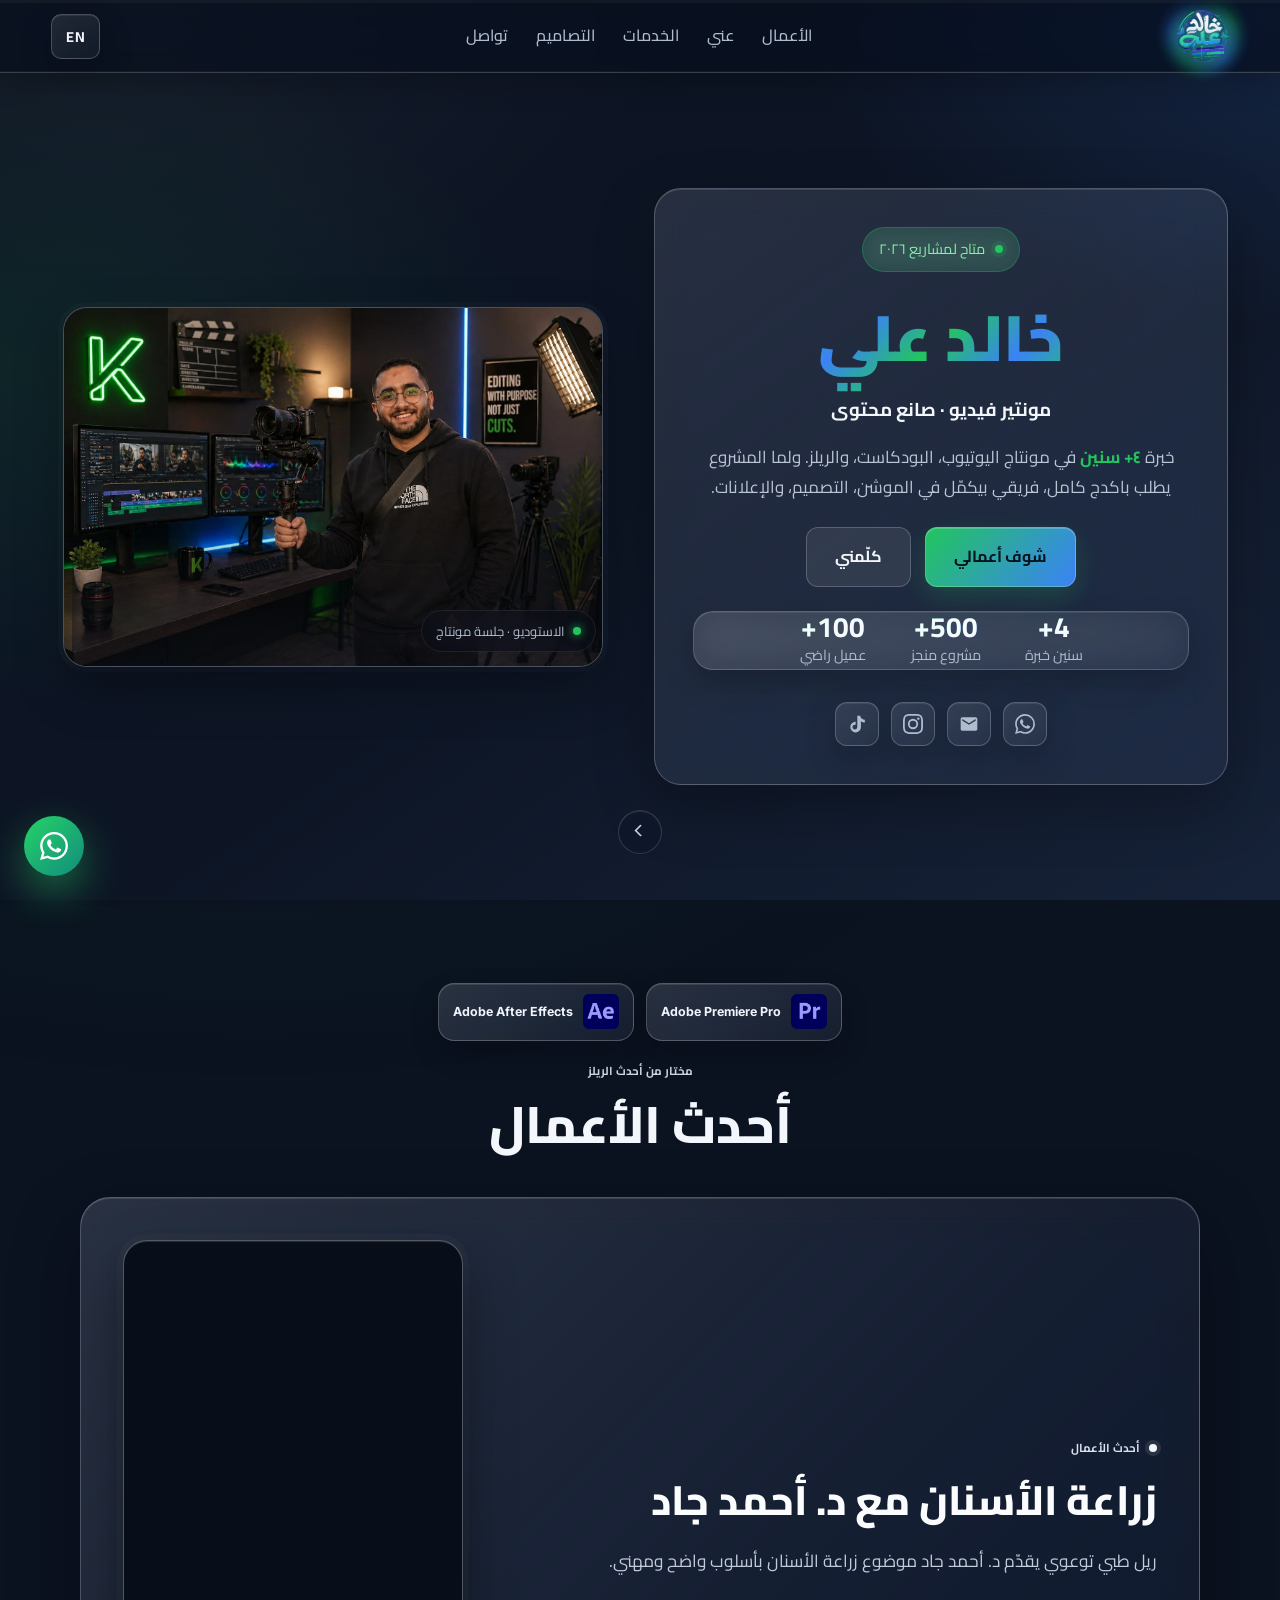
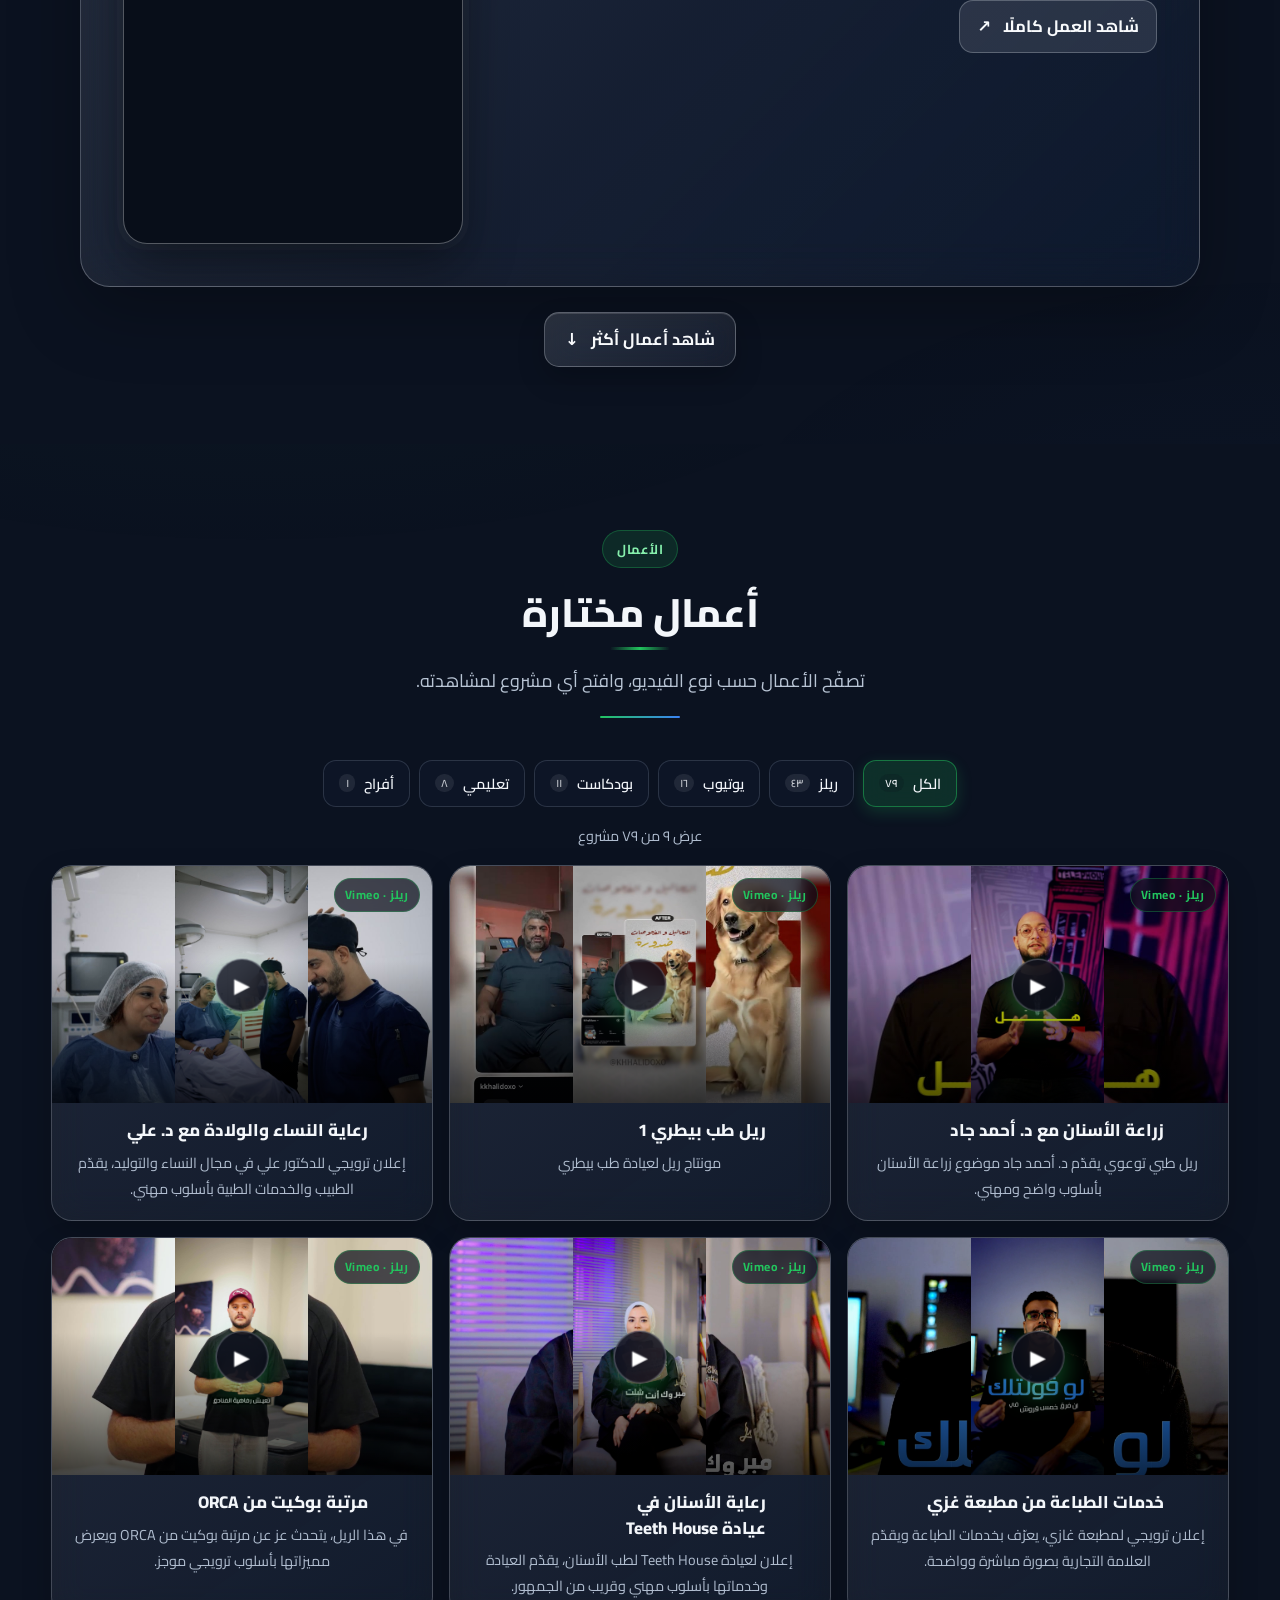
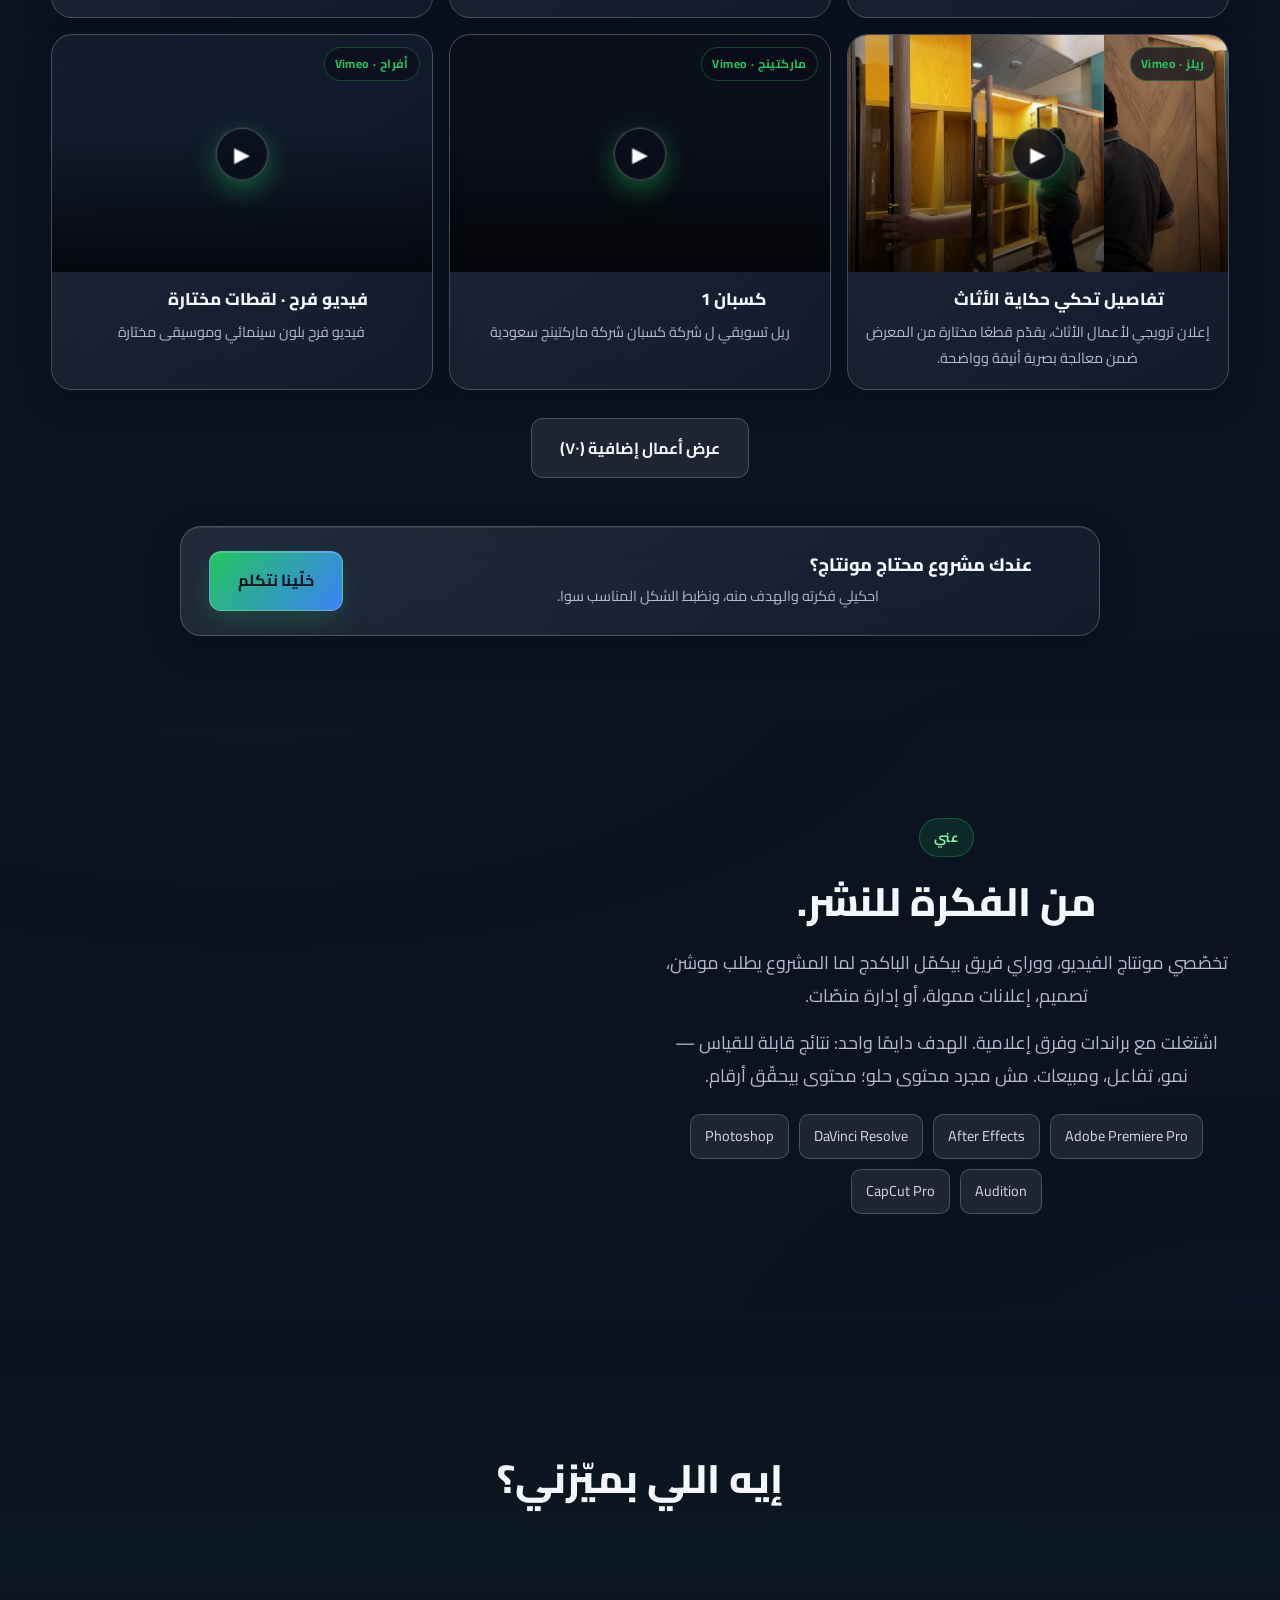
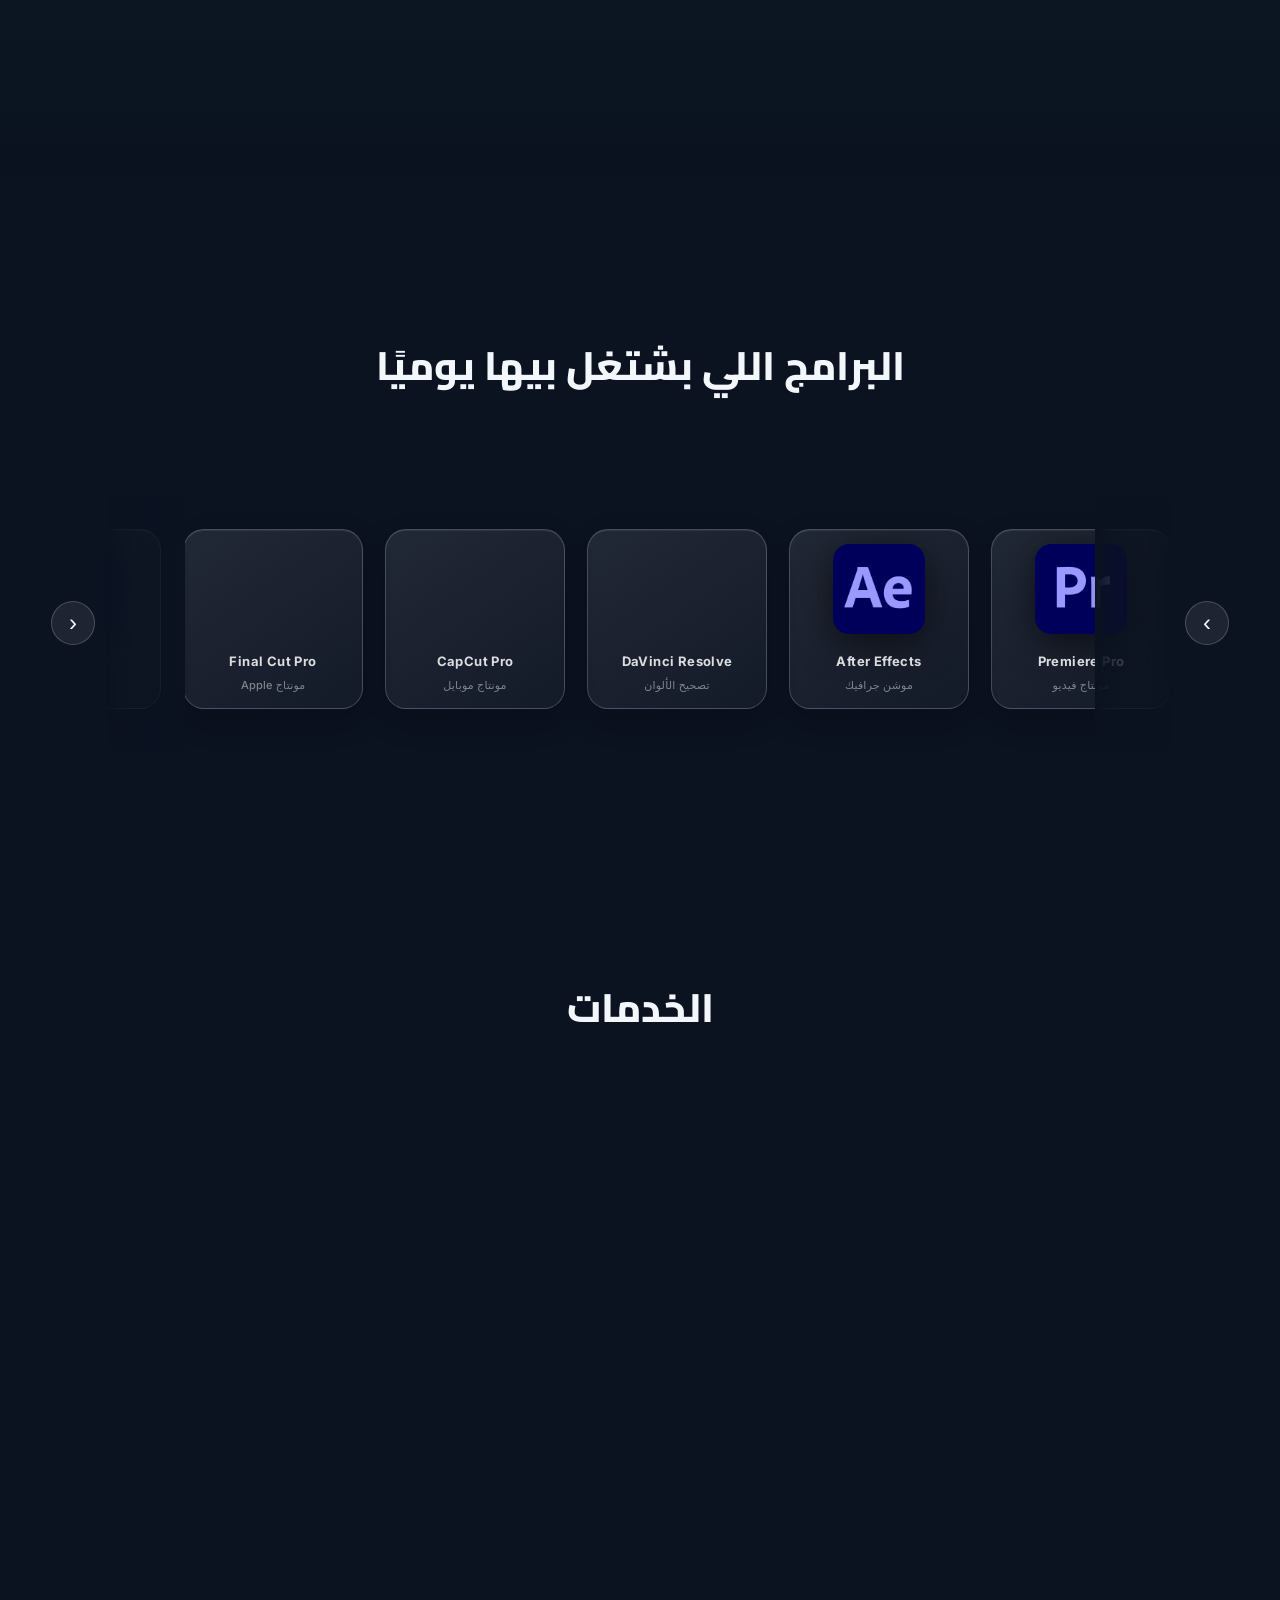
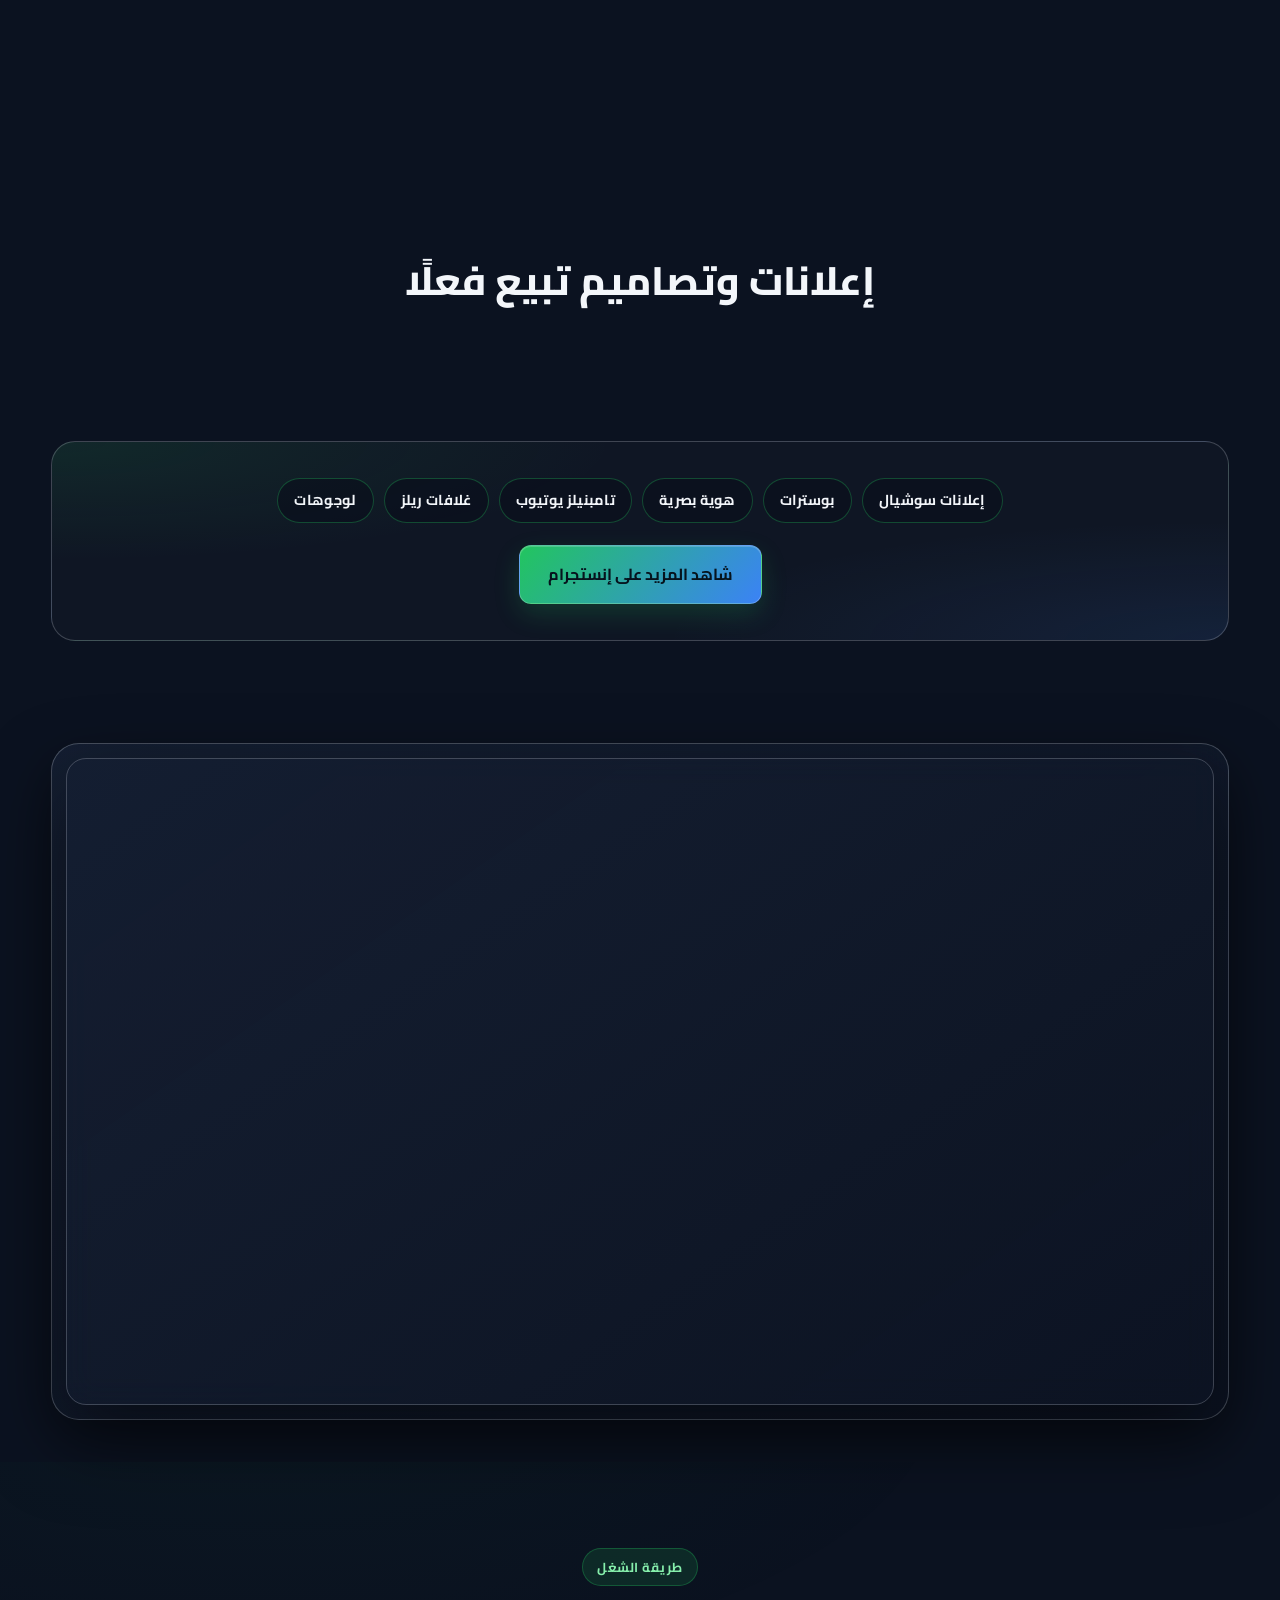
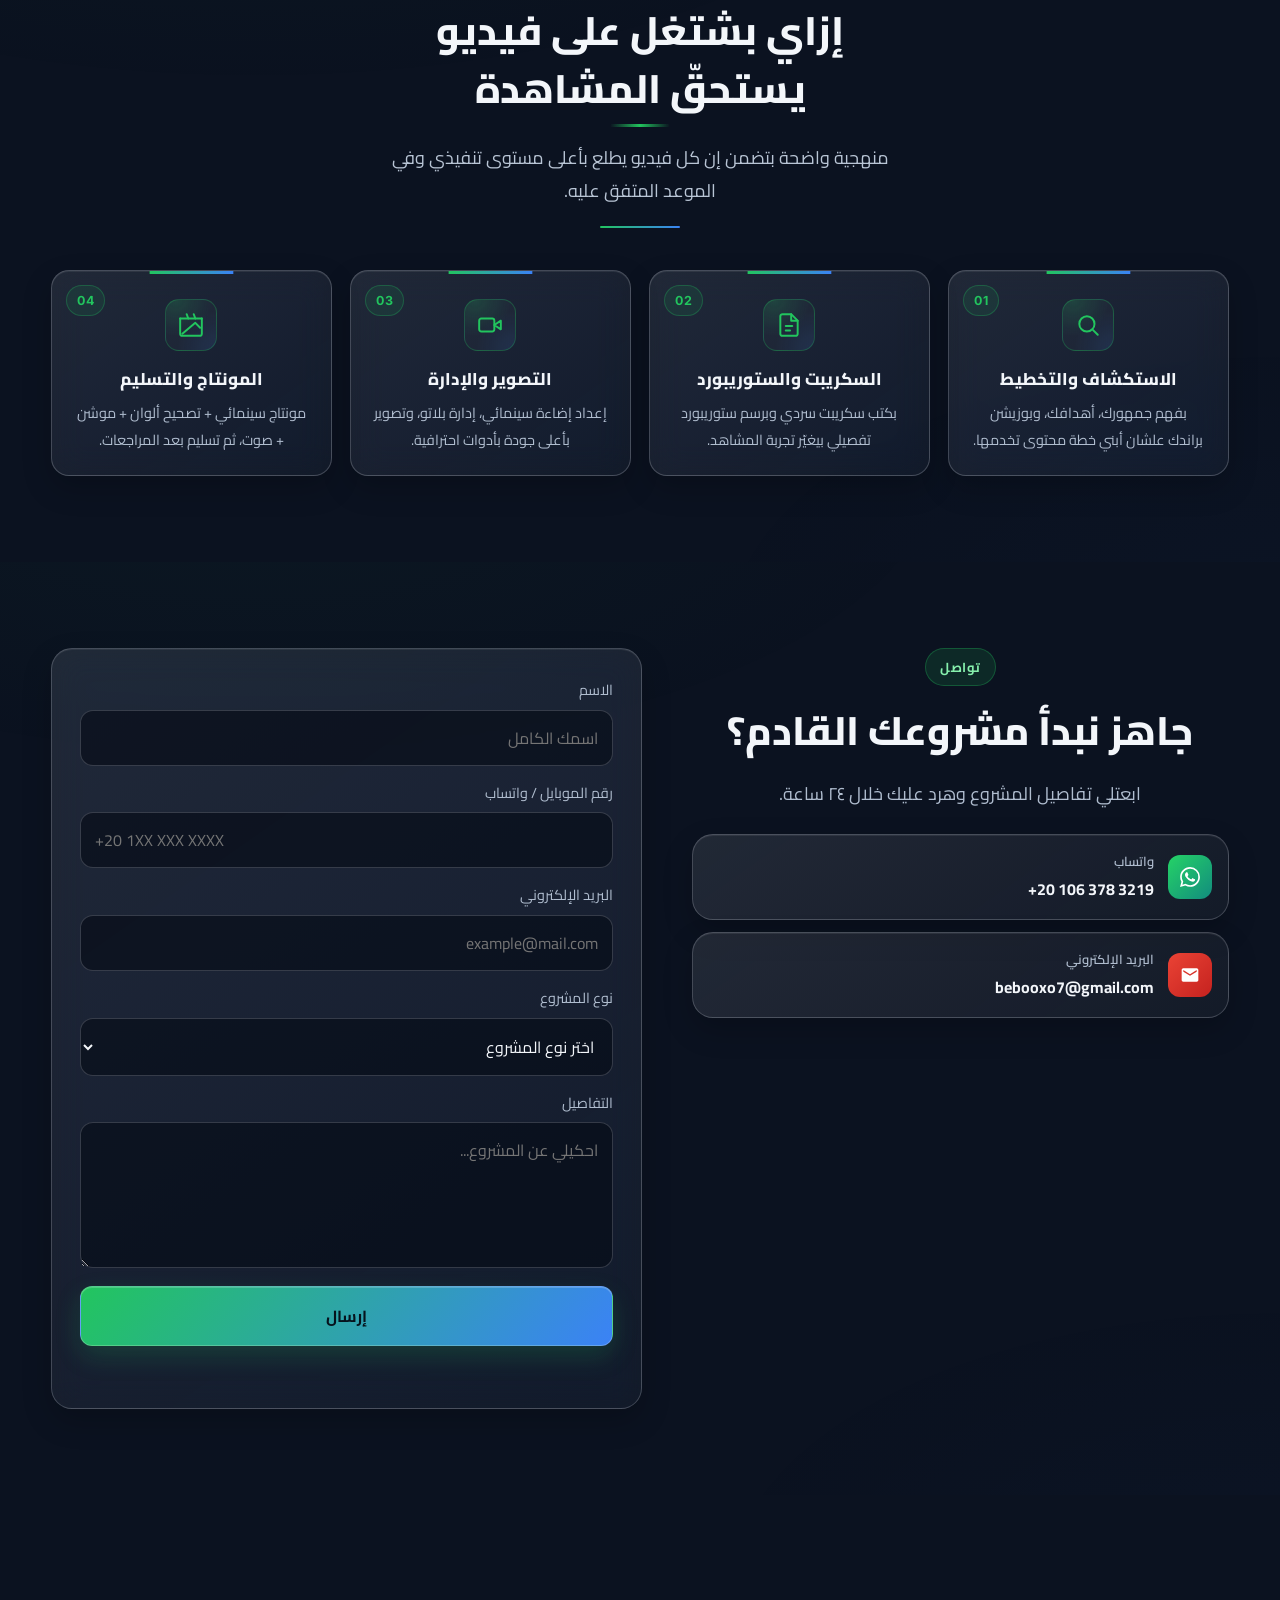
==== commit 340ab036: "Add files via upload" ====
--- a/index.html
+++ b/index.html
@@ -37,12 +37,15 @@
   <!-- Fonts: Cairo (AR — clean geometric, used by most sites) + Inter (EN) — Google Fonts -->
   <link rel="preconnect" href="https://fonts.googleapis.com" />
   <link rel="preconnect" href="https://fonts.gstatic.com" crossorigin />
+  <link rel="preconnect" href="https://player.vimeo.com" crossorigin />
+  <link rel="preconnect" href="https://i.vimeocdn.com" crossorigin />
+  <link rel="preconnect" href="https://f.vimeocdn.com" crossorigin />
   <link href="https://fonts.googleapis.com/css2?family=Cairo:wght@300;400;500;600;700;800;900&family=Inter:wght@400;500;600;700;800&display=swap" rel="stylesheet" />
 
   <!-- Preload hero image (LCP, WebP with JPG fallback) -->
   <link rel="preload" as="image" href="khaled-hero.webp" type="image/webp" fetchpriority="high" />
 
-  <link rel="stylesheet" href="styles.css?v=43" />
+  <link rel="stylesheet" href="styles.css?v=45" />
 
   <!-- Structured data: Person + ProfessionalService -->
   <script type="application/ld+json">
@@ -239,7 +242,7 @@
     </a>
   </section>
 
-  <!-- Latest work: autoplay is mounted only while this section is in view. -->
+  <!-- Latest work: preload the muted reel early so it is ready when this section appears. -->
   <section class="section latest-work-section" id="latest" aria-labelledby="latestWorkTitle">
     <div class="container latest-work-container">
       <div class="latest-work-head">
@@ -268,11 +271,16 @@
         </div>
         <div class="latest-work-media" id="latestWorkMedia">
           <div class="latest-work-player" id="latestWorkPlayer" data-video-url="">
-            <img id="latestWorkPoster" src="reel-vimeo-1235404587.jpg" alt="" loading="lazy" decoding="async" />
+            <img id="latestWorkPoster" src="reel-vimeo-1235404587.jpg" alt="" loading="eager" fetchpriority="high" decoding="async" />
           </div>
           <span class="latest-work-media-glint" aria-hidden="true"></span>
         </div>
       </article>
+      <div class="latest-work-more">
+        <a class="latest-work-more-button" href="#works">
+          <span id="latestWorkMoreLabel">شاهد أعمال أكثر</span><span aria-hidden="true">↓</span>
+        </a>
+      </div>
     </div>
   </section>
 
@@ -1103,7 +1111,7 @@
   <script src="theme.js?v=32"></script>
   <script src="designs.js?v=30"></script>
   <script src="testimonials-pool.js?v=1"></script>
-  <script src="script.js?v=49"></script>
+  <script src="script.js?v=52"></script>
   <!-- Inline edit overlay (only activates when ?edit=1 is in URL) -->
   <script src="github-api.js?v=30"></script>
   <script src="inline-edit.js?v=30"></script>
--- a/styles.css
+++ b/styles.css
@@ -4149,15 +4149,15 @@
 :root {
   --bg: #0b1220;
   --bg-2: #162238;
-  --surface: rgba(244, 247, 251, .07);
-  --surface-2: rgba(244, 247, 251, .11);
-  --border: rgba(231, 238, 247, .20);
+  --surface: rgba(244, 247, 251, .08);
+  --surface-2: rgba(244, 247, 251, .12);
+  --border: rgba(231, 238, 247, .22);
   --text: #f3f6fa;
   --muted: #b0bdcf;
   --light: #fafbfd;
-  --glass: rgba(236, 242, 250, .08);
-  --glass-strong: rgba(236, 242, 250, .13);
-  --glass-line: rgba(231, 238, 247, .23);
+  --glass: rgba(236, 242, 250, .095);
+  --glass-strong: rgba(236, 242, 250, .145);
+  --glass-line: rgba(231, 238, 247, .25);
   --shadow: 0 18px 48px rgba(0, 0, 0, .30);
   --grad: linear-gradient(130deg, var(--neon) 0%, var(--blue) 100%);
 }
@@ -4182,11 +4182,11 @@
 }
 .bg-gradient { background: transparent; animation: none; }
 .nav, .nav.scrolled {
-  background: rgba(9, 15, 27, .74);
-  border-bottom-color: rgba(231, 238, 247, .19);
+  background: rgba(9, 15, 27, .70);
+  border-bottom-color: rgba(231, 238, 247, .21);
   box-shadow: 0 10px 28px rgba(0, 0, 0, .22), inset 0 -1px rgba(255,255,255,.035);
-  backdrop-filter: saturate(140%) blur(21px);
-  -webkit-backdrop-filter: saturate(140%) blur(21px);
+  backdrop-filter: saturate(145%) blur(22px);
+  -webkit-backdrop-filter: saturate(145%) blur(22px);
 }
 .hero { padding: clamp(76px, 9vw, 118px) 0 52px; }
 .hero-inner {
@@ -4195,9 +4195,9 @@
 }
 .hero-text {
   padding: clamp(22px, 3.2vw, 38px);
-  border: 1px solid rgba(235, 241, 248, .22);
+  border: 1px solid rgba(235, 241, 248, .24);
   border-radius: 27px;
-  background: linear-gradient(145deg, rgba(242, 246, 251, .11), rgba(242, 246, 251, .045));
+  background: linear-gradient(145deg, rgba(242, 246, 251, .12), rgba(242, 246, 251, .05));
   box-shadow: 0 22px 58px rgba(0,0,0,.28), inset 0 1px rgba(255,255,255,.12);
   backdrop-filter: saturate(130%) blur(17px);
   -webkit-backdrop-filter: saturate(130%) blur(17px);
@@ -4227,10 +4227,10 @@
 .latest-work-tools { display: flex; justify-content: center; align-items: center; gap: 12px; margin: 0 auto 22px; }
 .latest-work-tool {
   display: inline-flex; align-items: center; gap: 10px; min-height: 58px; padding: 8px 14px;
-  border: 1px solid rgba(237,243,250,.22); border-radius: 16px;
-  color: #f1f5fa; background: linear-gradient(145deg,rgba(240,245,251,.12),rgba(240,245,251,.05));
+  border: 1px solid rgba(237,243,250,.24); border-radius: 16px;
+  color: #f1f5fa; background: linear-gradient(145deg,rgba(240,245,251,.14),rgba(240,245,251,.06));
   box-shadow: 0 12px 28px rgba(0,0,0,.2),inset 0 1px rgba(255,255,255,.1);
-  backdrop-filter: blur(16px) saturate(135%); -webkit-backdrop-filter: blur(16px) saturate(135%);
+  backdrop-filter: blur(18px) saturate(140%); -webkit-backdrop-filter: blur(18px) saturate(140%);
   font: 700 .78rem/1.25 var(--font-en); animation: latestToolFloat 3.2s ease-in-out infinite;
 }
 .latest-work-tool:nth-child(2) { animation-delay: -1.6s; }
@@ -4242,10 +4242,10 @@
 .latest-work-feature {
   position: relative; display: grid; grid-template-columns: minmax(0,1fr) minmax(260px,340px); align-items: center;
   gap: clamp(24px,5vw,64px); min-width: 0; padding: clamp(20px,4vw,42px);
-  border: 1px solid rgba(238,244,251,.24); border-radius: 30px;
-  background: linear-gradient(135deg,rgba(237,243,250,.12),rgba(237,243,250,.05) 58%,rgba(24,39,61,.36));
+  border: 1px solid rgba(238,244,251,.26); border-radius: 30px;
+  background: linear-gradient(135deg,rgba(237,243,250,.14),rgba(237,243,250,.06) 58%,rgba(24,39,61,.32));
   box-shadow: 0 24px 70px rgba(0,0,0,.28),inset 0 1px rgba(255,255,255,.12);
-  backdrop-filter: blur(20px) saturate(135%); -webkit-backdrop-filter: blur(20px) saturate(135%);
+  backdrop-filter: blur(22px) saturate(140%); -webkit-backdrop-filter: blur(22px) saturate(140%);
   overflow: hidden; isolation: isolate;
   transition: transform .32s cubic-bezier(.2,.7,.2,1),border-color .32s ease,box-shadow .32s ease;
 }
@@ -4258,6 +4258,9 @@
 .latest-work-copy p { max-width: 560px; margin: 0; color: #c1ccdb; font-size: clamp(.98rem,1.5vw,1.08rem); line-height: 1.85; }
 .latest-work-link { display: inline-flex; align-items: center; justify-content: center; gap: 12px; min-height: 46px; margin-top: 23px; padding: 10px 17px; border: 1px solid rgba(240,245,251,.25); border-radius: 14px; color: #f8fafc; background: rgba(244,247,251,.11); font-weight: 700; transition: transform .24s ease,background .24s ease,border-color .24s ease; }
 .latest-work-link:hover { transform: translateY(-2px); background: rgba(244,247,251,.14); border-color: rgba(240,245,251,.34); }
+.latest-work-more { display: flex; justify-content: center; padding-top: clamp(16px,2.5vw,25px); }
+.latest-work-more-button { display: inline-flex; align-items: center; justify-content: center; gap: 12px; min-height: 48px; padding: 11px 20px; border: 1px solid rgba(240,245,251,.27); border-radius: 15px; color: #f8fafc; background: linear-gradient(145deg,rgba(244,247,251,.14),rgba(244,247,251,.06)); box-shadow: 0 12px 28px rgba(0,0,0,.2),inset 0 1px rgba(255,255,255,.13); backdrop-filter: blur(18px) saturate(140%); -webkit-backdrop-filter: blur(18px) saturate(140%); font-weight: 700; text-decoration: none; transition: transform .24s ease,background .24s ease,border-color .24s ease,box-shadow .24s ease; }
+.latest-work-more-button:hover { transform: translateY(-2px); background: linear-gradient(145deg,rgba(244,247,251,.18),rgba(244,247,251,.08)); border-color: rgba(240,245,251,.38); box-shadow: 0 16px 34px rgba(0,0,0,.24),inset 0 1px rgba(255,255,255,.16); }
 .latest-work-media { position: relative; width: min(100%,360px); justify-self: center; }
 .latest-work-player { position: relative; width: 100%; max-height: 650px; aspect-ratio: 9/16; overflow: hidden; border: 1px solid rgba(241,246,251,.24); border-radius: 24px; background: #080e19; box-shadow: 0 22px 52px rgba(0,0,0,.42),0 0 0 6px rgba(255,255,255,.025),inset 0 1px rgba(255,255,255,.12); isolation: isolate; }
 .latest-work-player > img, .latest-work-player > iframe, .latest-work-player > video { position: absolute; inset: 0; display: block; width: 100%; height: 100%; border: 0; object-fit: cover; }
@@ -4275,11 +4278,11 @@
 .hero-stats, .hero-socials a, .lang-toggle, .service, .skill, .mini-card,
 .software-card, .gallery .card, .design-card, .process-step, .contact-form,
 .contact-item a, .pricing-tabs, .pricing-tab, .pricing-note, .works-cta {
-  border-color: rgba(231,238,247,.21);
-  background: linear-gradient(145deg, rgba(238,243,249,.095), rgba(238,243,249,.04));
+  border-color: rgba(231,238,247,.23);
+  background: linear-gradient(145deg, rgba(238,243,249,.11), rgba(238,243,249,.045));
   box-shadow: 0 12px 32px rgba(0,0,0,.22), inset 0 1px rgba(255,255,255,.08);
-  backdrop-filter: saturate(130%) blur(16px);
-  -webkit-backdrop-filter: saturate(130%) blur(16px);
+  backdrop-filter: saturate(135%) blur(18px);
+  -webkit-backdrop-filter: saturate(135%) blur(18px);
 }
 .hero-stats { border: 1px solid rgba(231,238,247,.19); }
 .hero-stats strong { color: #f7fafc; }
@@ -4295,11 +4298,11 @@
 }
 .service, .skill, .mini-card, .software-card, .gallery .card, .design-card,
 .step, .process-step, .contact-item a, .contact-form {
-  border-color: rgba(231,238,247,.20);
-  background: linear-gradient(145deg, rgba(238,243,249,.085), rgba(238,243,249,.035));
+  border-color: rgba(231,238,247,.22);
+  background: linear-gradient(145deg, rgba(238,243,249,.10), rgba(238,243,249,.04));
   box-shadow: 0 12px 30px rgba(0,0,0,.2), inset 0 1px rgba(255,255,255,.07);
-  backdrop-filter: saturate(125%) blur(14px);
-  -webkit-backdrop-filter: saturate(125%) blur(14px);
+  backdrop-filter: saturate(130%) blur(16px);
+  -webkit-backdrop-filter: saturate(130%) blur(16px);
 }
 .contact-form input, .contact-form select, .contact-form textarea {
   background: rgba(5, 10, 20, .58);
@@ -4390,6 +4393,7 @@
   .latest-work-copy h3 { margin-bottom: 9px; font-size: clamp(1.45rem,6.2vw,1.9rem); line-height: 1.4; }
   .latest-work-copy p { font-size: .94rem; line-height: 1.75; }
   .latest-work-link { min-height: 44px; margin-top: 16px; }
+  .latest-work-more-button { min-height: 45px; padding: 10px 17px; }
   .kha-rich-anim .hero-text .eyebrow { animation-duration: .38s; animation-delay: .01s; }
   .kha-rich-anim .hero-text .hero-role { animation-duration: .38s; animation-delay: .04s; }
   .kha-rich-anim .hero-text .hero-sub { animation-duration: .38s; animation-delay: .07s; }
@@ -4437,8 +4441,8 @@
   .hero-stats, .hero-socials a, .service, .skill, .mini-card, .software-card,
   .gallery .card, .design-card, .process-step, .contact-form, .contact-item a,
   .pricing-tabs, .pricing-tab, .pricing-note, .works-cta {
-    backdrop-filter: blur(12px);
-    -webkit-backdrop-filter: blur(12px);
+    backdrop-filter: blur(13px);
+    -webkit-backdrop-filter: blur(13px);
   }
 }
 @media (max-width: 380px) {
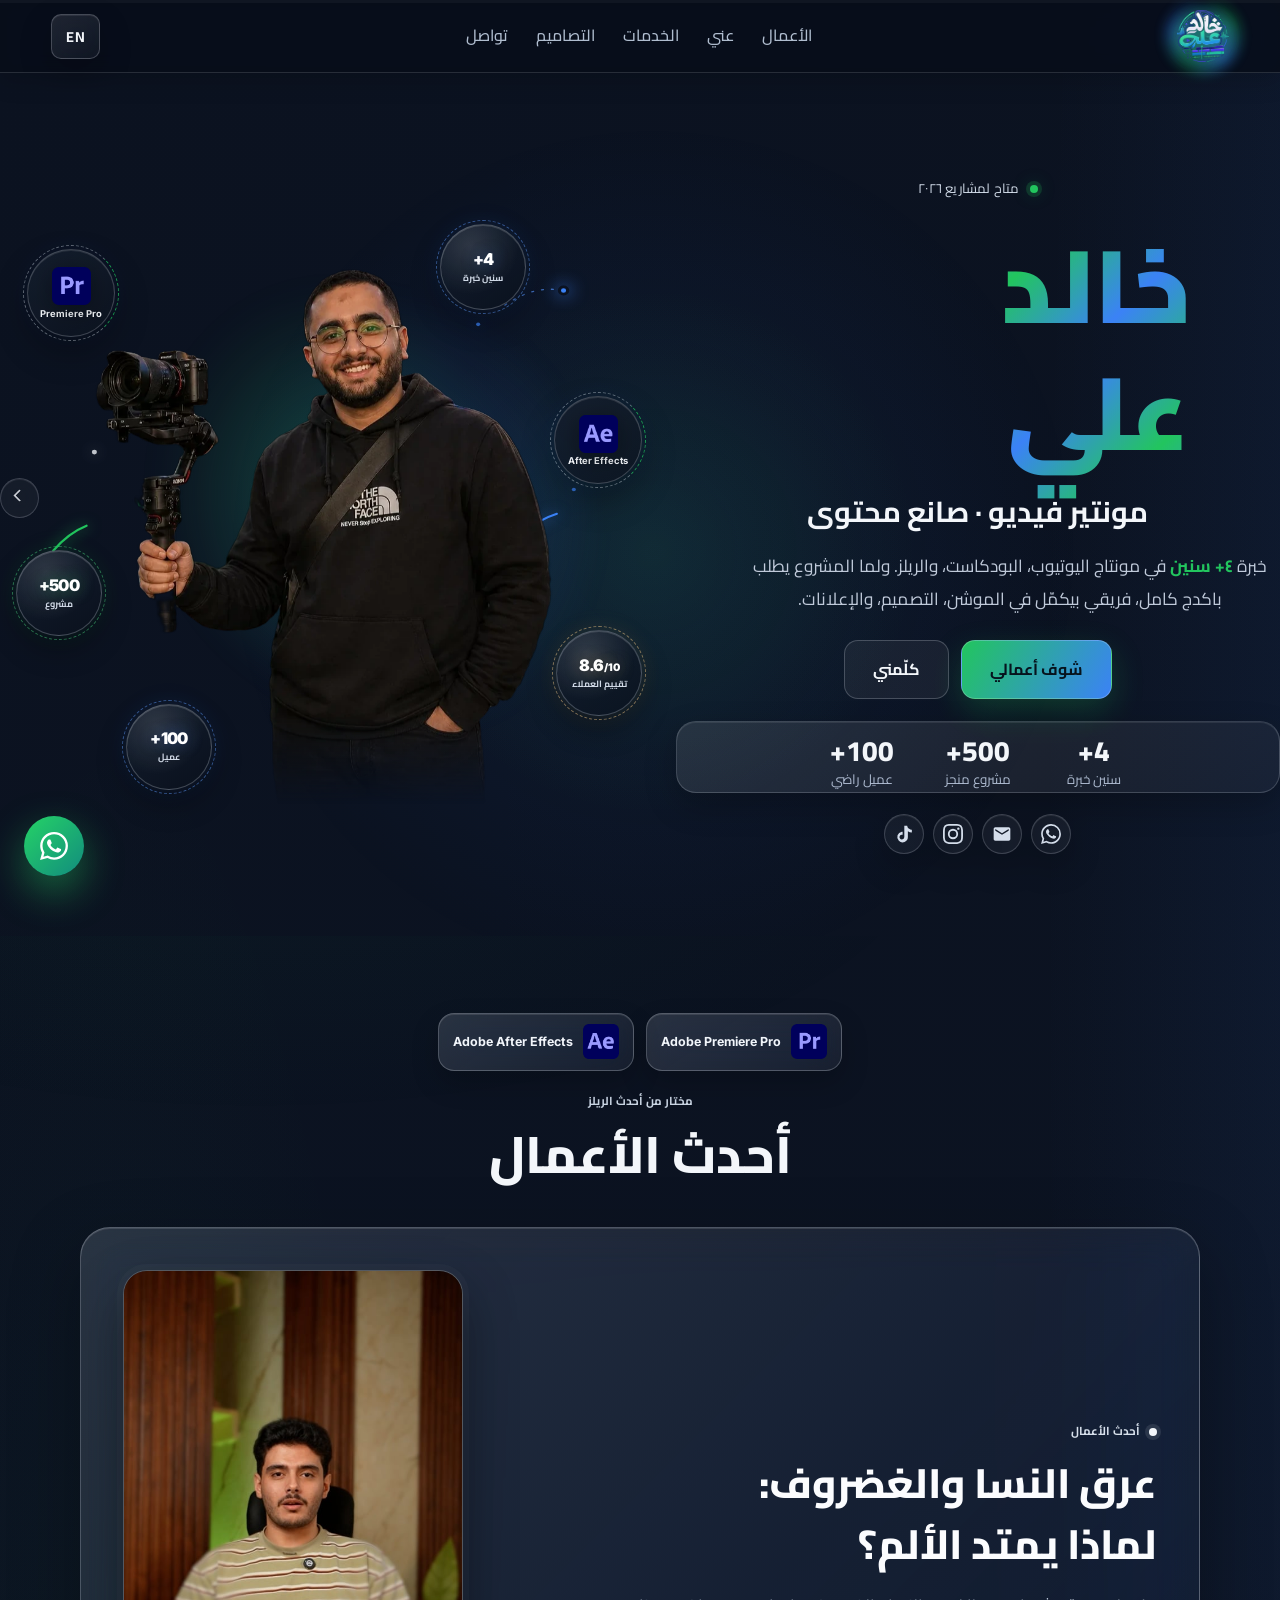
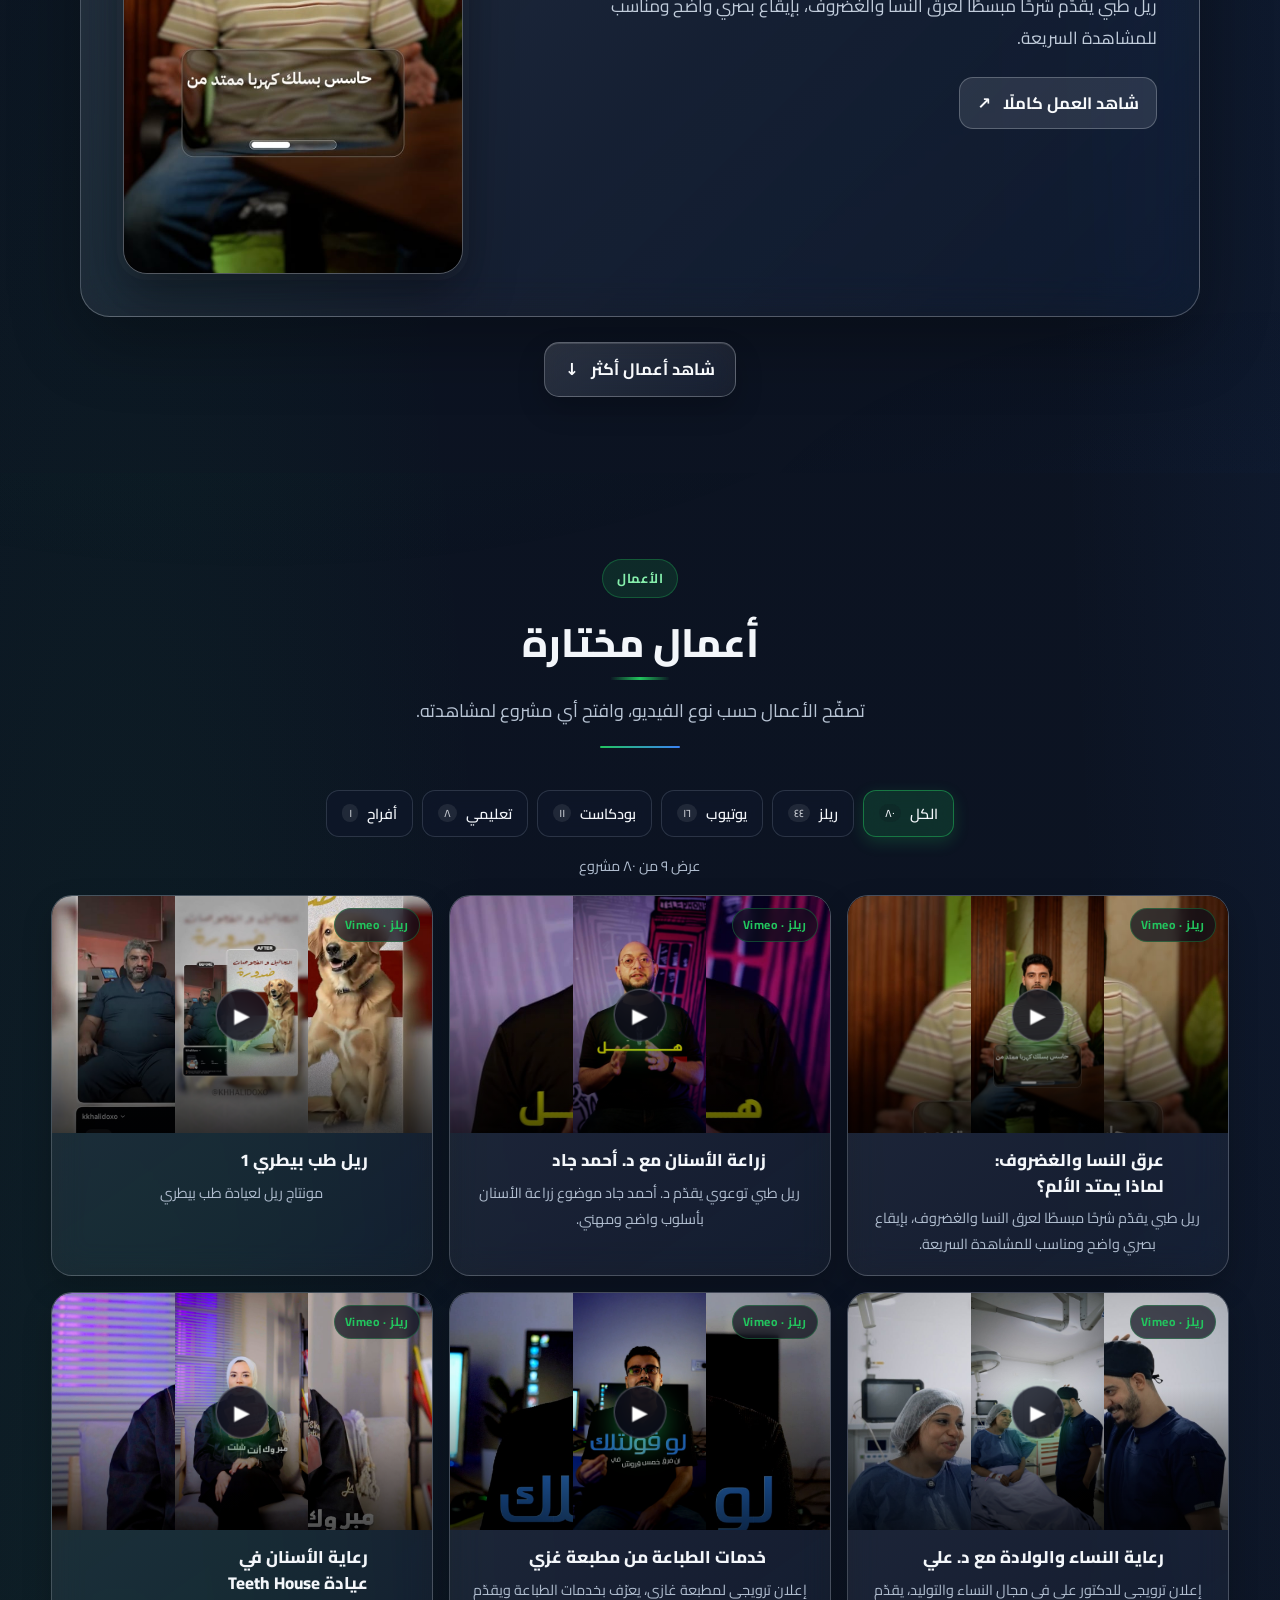
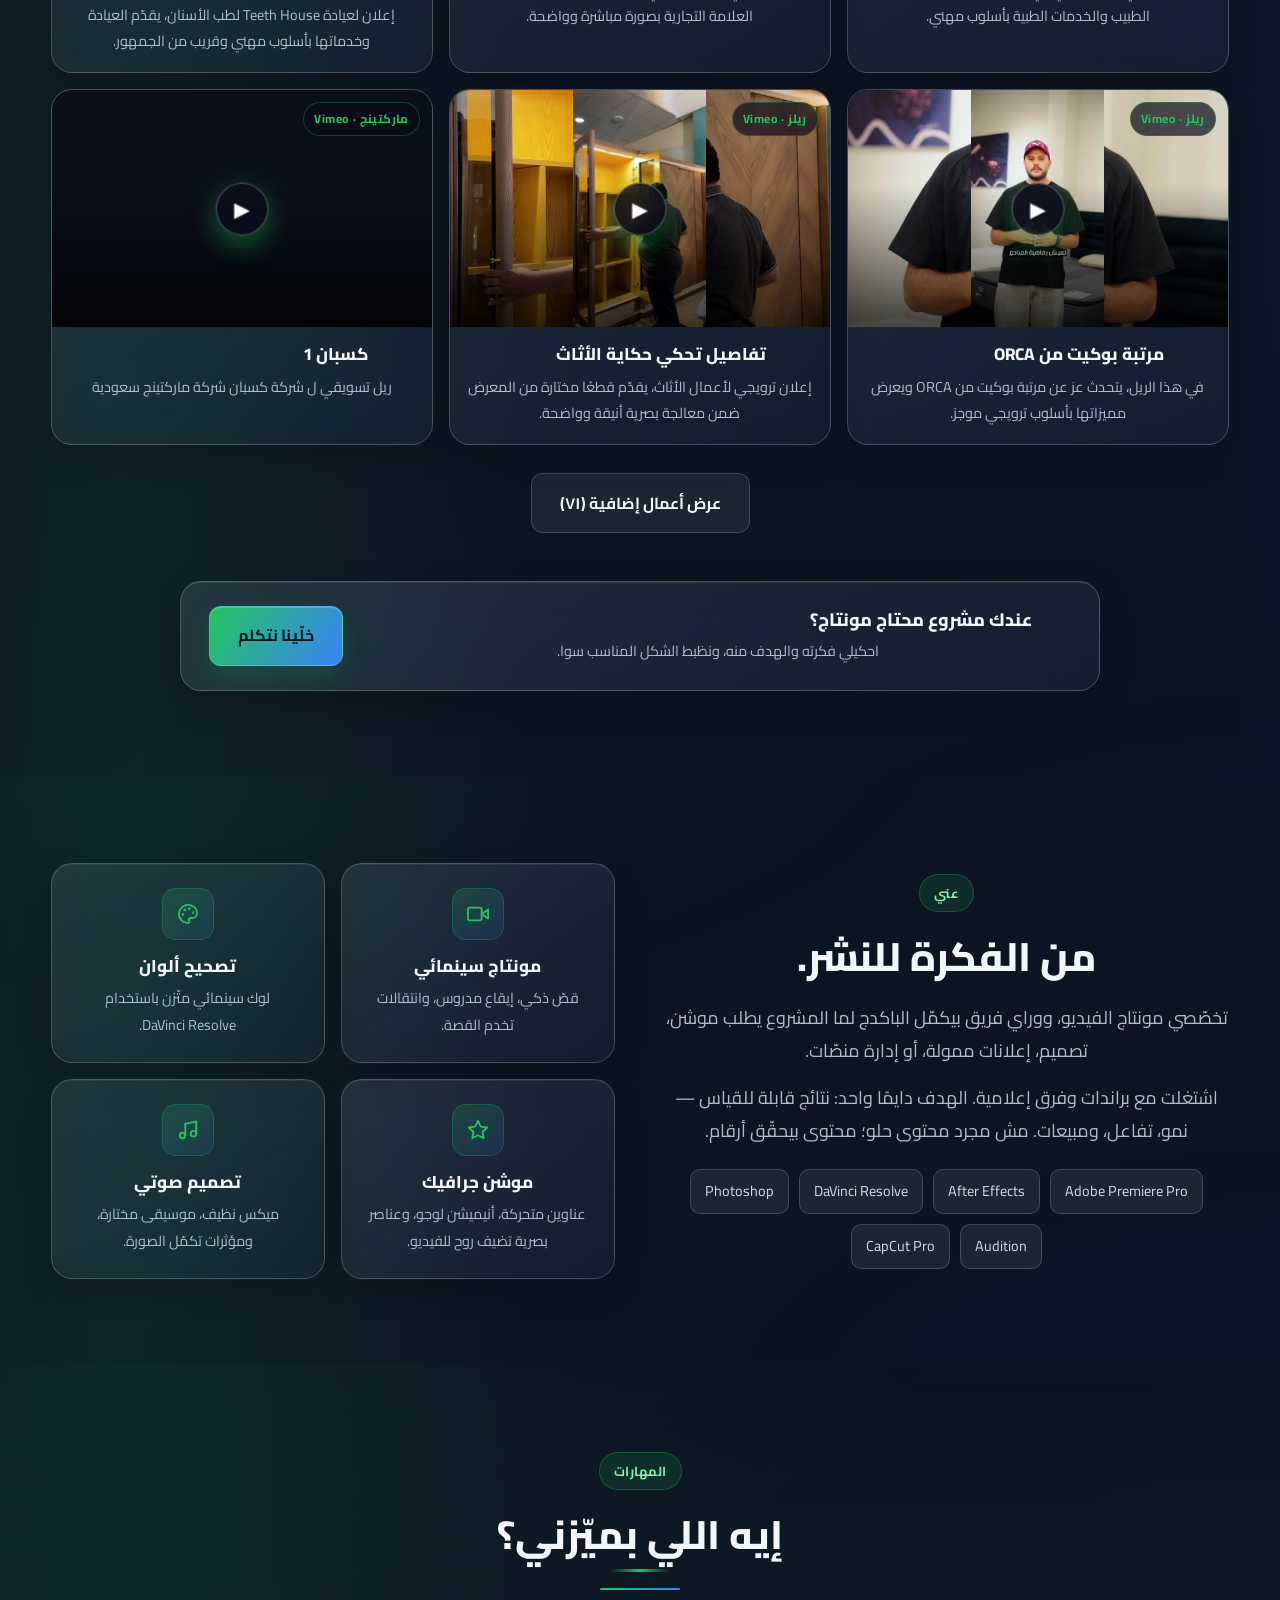
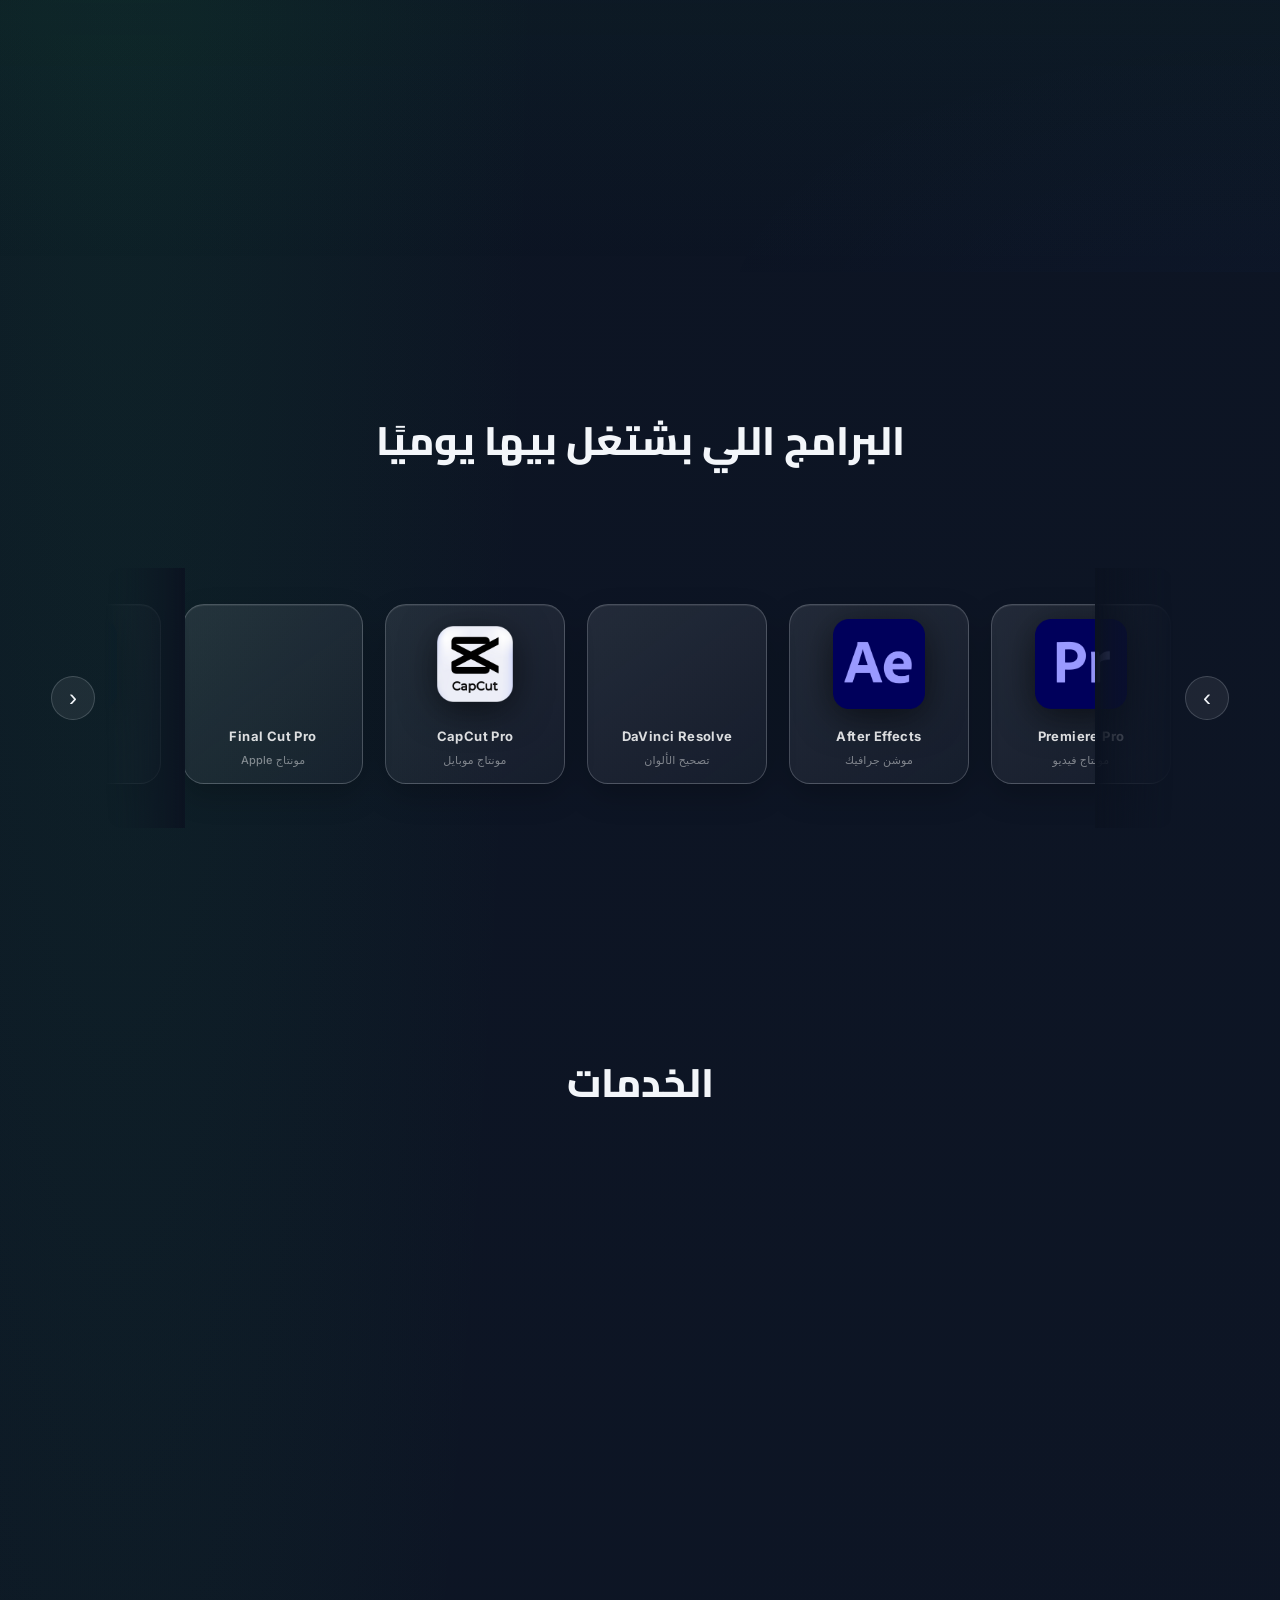
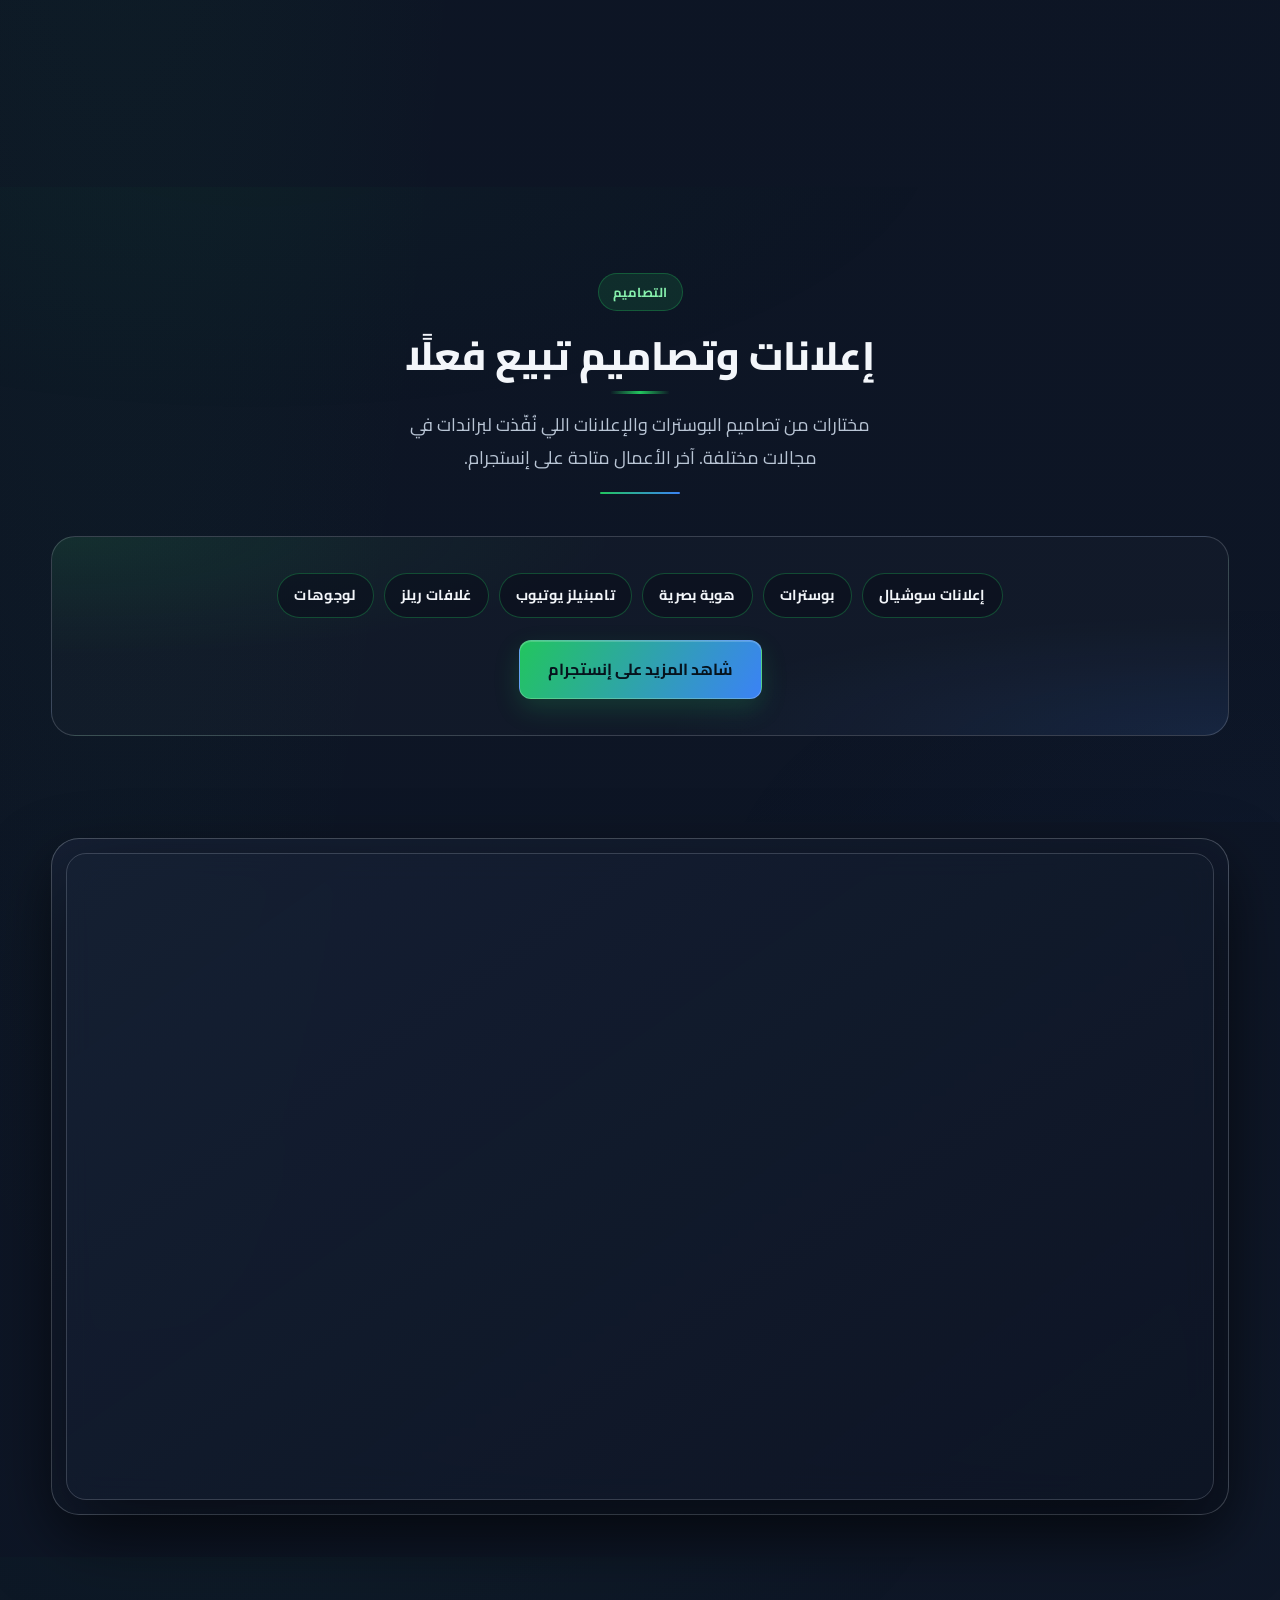
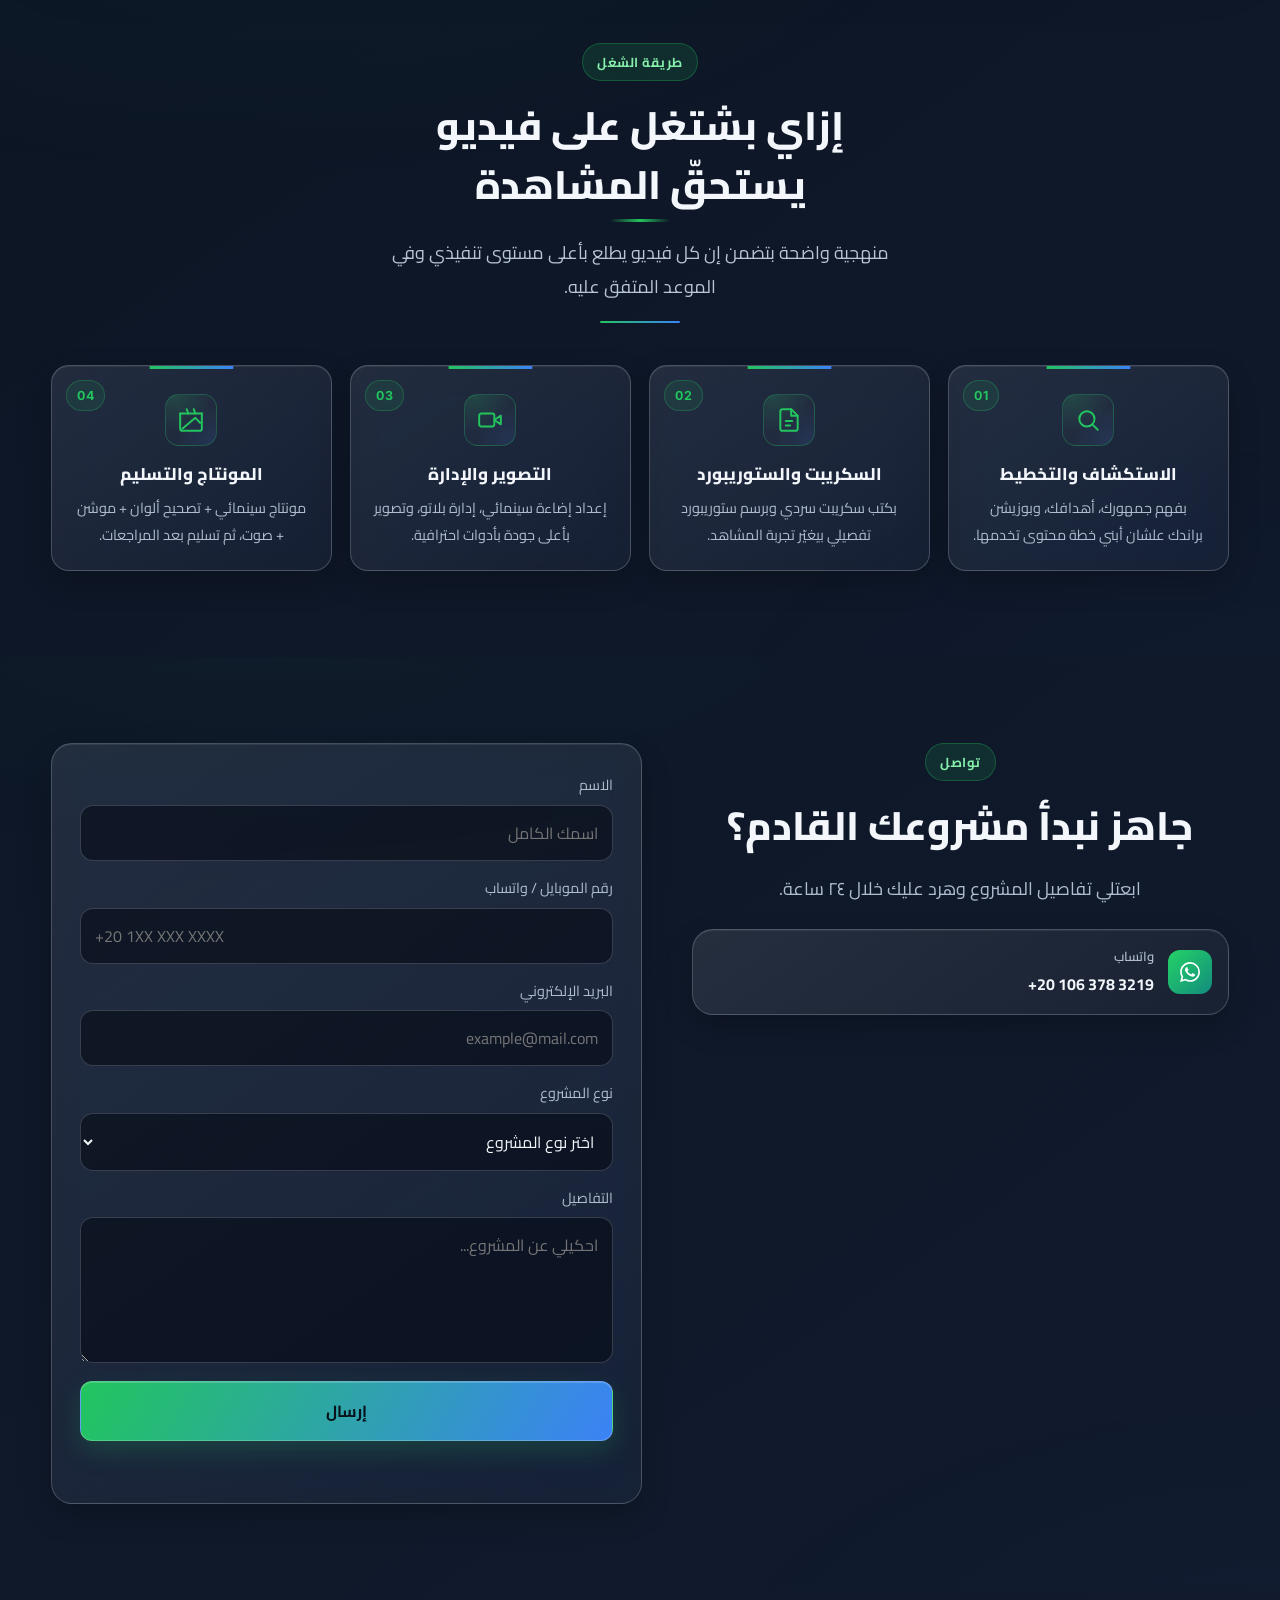
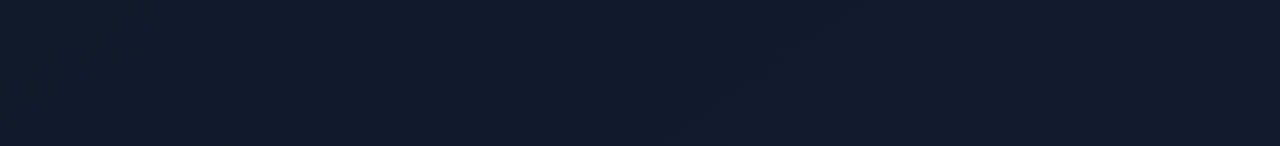
==== commit 5a262e27: "Add files via upload" ====
--- a/index.html
+++ b/index.html
@@ -43,9 +43,9 @@
   <link href="https://fonts.googleapis.com/css2?family=Cairo:wght@300;400;500;600;700;800;900&family=Inter:wght@400;500;600;700;800&display=swap" rel="stylesheet" />
 
   <!-- Preload hero image (LCP, WebP with JPG fallback) -->
-  <link rel="preload" as="image" href="khaled-hero.webp" type="image/webp" fetchpriority="high" />
-
-  <link rel="stylesheet" href="styles.css?v=45" />
+  <link rel="preload" as="image" href="khaled-hero-cutout.webp" type="image/webp" fetchpriority="high" />
+
+  <link rel="stylesheet" href="styles.css?v=52" />
 
   <!-- Structured data: Person + ProfessionalService -->
   <script type="application/ld+json">
@@ -199,11 +199,11 @@
             <span data-i18n="stats.years">سنين خبرة</span>
           </li>
           <li>
-            <strong data-counter="500" data-suffix="+">490+</strong>
+            <strong data-counter="500" data-suffix="+">500+</strong>
             <span data-i18n="stats.projects">مشروع منجز</span>
           </li>
           <li>
-            <strong data-counter="100" data-suffix="+">90+</strong>
+            <strong data-counter="100" data-suffix="+">100+</strong>
             <span data-i18n="stats.clients">عميل سعيد</span>
           </li>
         </ul>
@@ -225,16 +225,45 @@
         </div>
       </div>
       <div class="hero-visual">
+        <div class="hero-orbit hero-orbit--outer" aria-hidden="true">
+          <svg viewBox="0 0 620 700" preserveAspectRatio="none">
+            <path class="orbit-line orbit-line--one" d="M91 248C111 224 137 213 169 211" />
+            <path class="orbit-line orbit-line--two" d="M481 136C502 120 519 116 538 120" />
+            <path class="orbit-dash" d="M42 405C55 388 69 378 85 374" />
+            <path class="orbit-dash orbit-dash--lower" d="M502 383C516 370 532 362 552 360" />
+            <circle class="orbit-node orbit-node--green" cx="169" cy="211" r="4" />
+            <circle class="orbit-node orbit-node--blue" cx="538" cy="120" r="4" />
+            <circle class="orbit-spark" cx="82" cy="297" r="2.5" />
+            <circle class="orbit-spark orbit-spark--blue" cx="455" cy="157" r="2" />
+            <circle class="orbit-spark orbit-spark--blue" cx="548" cy="338" r="2" />
+          </svg>
+        </div>
         <figure class="photo-card">
           <picture>
-            <source srcset="khaled-hero.webp" type="image/webp" />
-            <img src="khaled-hero.jpg" alt="Khaled Ali in studio" loading="eager" decoding="async" fetchpriority="high" width="1536" height="1024" />
+            <source srcset="khaled-hero-cutout.webp" type="image/webp" />
+            <img src="khaled-hero-cutout.png" alt="Khaled Ali with his camera" loading="eager" decoding="async" fetchpriority="high" width="890" height="949" />
           </picture>
-          <figcaption class="photo-meta">
-            <span class="meta-dot"></span>
-            <span data-i18n="hero.photo.meta">الاستوديو · جلسة مونتاج</span>
-          </figcaption>
         </figure>
+        <div class="hero-fact hero-fact--years" aria-hidden="true">
+          <strong>4+</strong><span data-i18n="hero.fact.years">سنين خبرة</span>
+        </div>
+        <div class="hero-fact hero-fact--projects" aria-hidden="true">
+          <strong>500+</strong><span data-i18n="hero.fact.projects">مشروع</span>
+        </div>
+        <div class="hero-fact hero-fact--clients" aria-hidden="true">
+          <strong>100+</strong><span data-i18n="hero.fact.clients">عميل</span>
+        </div>
+        <div class="hero-fact hero-fact--rating" aria-hidden="true">
+          <strong>8.6<span class="hero-fact-denom">/10</span></strong><span data-i18n="hero.fact.rating">تقييم العملاء</span>
+        </div>
+        <div class="hero-float hero-float--premiere" role="img" aria-label="Adobe Premiere Pro">
+          <img src="software-logos/premiere.png" alt="" width="40" height="40" />
+          <span>Premiere Pro</span>
+        </div>
+        <div class="hero-float hero-float--after-effects" role="img" aria-label="Adobe After Effects">
+          <img src="software-logos/after-effects.png" alt="" width="40" height="40" />
+          <span>After Effects</span>
+        </div>
       </div>
     </div>
     <a class="scroll-hint" href="#latest" aria-label="scroll">
@@ -263,15 +292,15 @@
       <article class="latest-work-feature" id="latestWorkFeature">
         <div class="latest-work-copy">
           <span class="latest-work-live"><i aria-hidden="true"></i><span id="latestWorkLabel">أحدث الأعمال</span></span>
-          <h3 id="latestWorkProjectTitle">زراعة الأسنان مع د. أحمد جاد</h3>
-          <p id="latestWorkCaption">ريل طبي توعوي يقدّم موضوع زراعة الأسنان بأسلوب واضح ومهني.</p>
-          <a class="latest-work-link" id="latestWorkOpen" href="https://vimeo.com/1235404587?share=copy&amp;fl=sv&amp;fe=ci" target="_blank" rel="noopener noreferrer">
+          <h3 id="latestWorkProjectTitle">عرق النسا والغضروف: لماذا يمتد الألم؟</h3>
+          <p id="latestWorkCaption">ريل طبي يقدّم شرحًا مبسطًا لعرق النسا والغضروف، بإيقاع بصري واضح ومناسب للمشاهدة السريعة.</p>
+          <a class="latest-work-link" id="latestWorkOpen" href="https://vimeo.com/1237988191?share=copy&amp;fl=sv&amp;fe=ci" target="_blank" rel="noopener noreferrer">
             <span id="latestWorkLinkLabel">شاهد العمل كاملًا</span><span aria-hidden="true">↗</span>
           </a>
         </div>
         <div class="latest-work-media" id="latestWorkMedia">
           <div class="latest-work-player" id="latestWorkPlayer" data-video-url="">
-            <img id="latestWorkPoster" src="reel-vimeo-1235404587.jpg" alt="" loading="eager" fetchpriority="high" decoding="async" />
+            <img id="latestWorkPoster" src="reel-vimeo-1237988191.jpg" alt="" loading="eager" fetchpriority="high" decoding="async" />
           </div>
           <span class="latest-work-media-glint" aria-hidden="true"></span>
         </div>
@@ -1107,11 +1136,11 @@
   </a>
 
   <script src="content-defaults.js?v=30"></script>
-  <script src="projects-defaults.js?v=29"></script>
+  <script src="projects-defaults.js?v=30"></script>
   <script src="theme.js?v=32"></script>
   <script src="designs.js?v=30"></script>
   <script src="testimonials-pool.js?v=1"></script>
-  <script src="script.js?v=52"></script>
+  <script src="script.js?v=53"></script>
   <!-- Inline edit overlay (only activates when ?edit=1 is in URL) -->
   <script src="github-api.js?v=30"></script>
   <script src="inline-edit.js?v=30"></script>
--- a/styles.css
+++ b/styles.css
@@ -4462,3 +4462,564 @@
   .section-enter .se-lead, .section-enter .se-grid > *,
   .designs-grid .design-card.reveal, .latest-work-head > *, .latest-work-copy, .latest-work-media { opacity: 1 !important; transform: none !important; filter: none !important; }
 }
+
+/* ===== Hero scene: integrated portrait, animated orbital graphics ===== */
+:root {
+  --bg: #0b1220;
+  --bg-2: #162238;
+  --surface: rgba(244, 247, 251, .07);
+  --surface-2: rgba(244, 247, 251, .11);
+  --border: rgba(231, 238, 247, .18);
+  --text: #f3f6fa;
+  --muted: #b0bdcf;
+  --grad: linear-gradient(120deg, var(--neon), var(--blue));
+}
+body {
+  background-color: var(--bg);
+  background-image:
+    radial-gradient(ellipse 38% 42% at 8% 38%, color-mix(in srgb, var(--neon) 9%, transparent), transparent 76%),
+    radial-gradient(ellipse 34% 40% at 94% 8%, color-mix(in srgb, var(--blue) 10%, transparent), transparent 77%),
+    linear-gradient(145deg, var(--bg), color-mix(in srgb, var(--bg) 78%, var(--bg-2)) 58%, var(--bg-2));
+  background-attachment: scroll;
+  animation: none;
+}
+.bg-gradient { display: none !important; }
+.nav, .nav.scrolled {
+  background: rgba(8, 13, 24, .82);
+  border-bottom-color: rgba(231, 238, 247, .14);
+  box-shadow: 0 8px 24px rgba(0, 0, 0, .16);
+  backdrop-filter: saturate(135%) blur(16px);
+  -webkit-backdrop-filter: saturate(135%) blur(16px);
+}
+.hero {
+  position: relative;
+  display: flex;
+  align-items: center;
+  min-height: max(720px, calc(100svh - 62px));
+  padding: clamp(94px, 11vh, 132px) 0 82px;
+  overflow: clip;
+  isolation: isolate;
+}
+.hero::before {
+  content: '';
+  position: absolute;
+  z-index: -1;
+  inset: 5% auto auto 51%;
+  width: min(68vw, 880px);
+  aspect-ratio: 1;
+  transform: translateX(-50%);
+  border-radius: 50%;
+  background:
+    radial-gradient(circle, color-mix(in srgb, var(--neon) 9%, transparent), transparent 43%),
+    radial-gradient(circle, color-mix(in srgb, var(--blue) 8%, transparent), transparent 70%);
+  pointer-events: none;
+}
+.hero-inner {
+  width: min(100%, 1280px);
+  grid-template-columns: minmax(0, 1.02fr) minmax(0, .98fr);
+  gap: clamp(26px, 4.5vw, 64px);
+  align-items: center;
+}
+.hero-text {
+  position: relative;
+  z-index: 2;
+  max-width: 670px;
+  padding: 0;
+  border: 0;
+  border-radius: 0;
+  background: none;
+  box-shadow: none;
+  backdrop-filter: none;
+  -webkit-backdrop-filter: none;
+}
+.hero-text.reveal, .hero-visual.reveal { opacity: 1; }
+.hero .eyebrow {
+  gap: 10px;
+  margin: 0 0 22px;
+  padding: 0;
+  border: 0;
+  border-radius: 0;
+  background: transparent;
+  color: #d2dce9;
+  font-size: .83rem;
+  letter-spacing: .015em;
+  backdrop-filter: none;
+  animation: heroRise .72s cubic-bezier(.2,.7,.2,1) .04s both;
+}
+.hero .eyebrow .dot {
+  width: 8px;
+  height: 8px;
+  background: var(--neon);
+  box-shadow: 0 0 0 4px color-mix(in srgb, var(--neon) 18%, transparent), 0 0 18px color-mix(in srgb, var(--neon) 42%, transparent);
+  animation: orbitPulse 2.8s ease-in-out infinite;
+}
+.hero h1.hero-name {
+  max-width: 6.4ch;
+  margin: 0 0 14px;
+  font-size: clamp(4rem, 8vw, 7rem);
+  font-weight: 900;
+  line-height: 1.08;
+  letter-spacing: -.035em;
+  text-wrap: balance;
+  animation: heroRise .78s cubic-bezier(.2,.7,.2,1) .11s both;
+}
+html[lang="ar"] .hero h1.hero-name { line-height: 1.24; letter-spacing: 0; }
+html[lang="en"] .hero h1.hero-name { max-width: 5.8ch; letter-spacing: -.055em; }
+.hero h1 .gradient-text {
+  background: var(--grad);
+  background-size: 220% 100%;
+  animation: heroNameShimmer 7s ease-in-out infinite alternate;
+  -webkit-text-fill-color: transparent;
+}
+.hero-role {
+  display: inline-block;
+  margin: 0 0 17px;
+  color: var(--text);
+  font-size: clamp(1.3rem, 2.25vw, 1.85rem);
+  font-weight: 750;
+  line-height: 1.45;
+  animation: heroRise .75s cubic-bezier(.2,.7,.2,1) .19s both;
+}
+.hero-sub {
+  max-width: 540px;
+  margin: 0 0 24px;
+  color: #c0cada;
+  font-size: clamp(1rem, 1.35vw, 1.08rem);
+  line-height: 1.9;
+  animation: heroRise .75s cubic-bezier(.2,.7,.2,1) .27s both;
+}
+.hero-sub strong { color: var(--neon); }
+.hero-cta { gap: 12px; margin: 0 0 22px; animation: heroRise .75s cubic-bezier(.2,.7,.2,1) .35s both; }
+.hero-cta .btn { min-height: 50px; border-radius: 14px; }
+.hero-cta .btn-primary {
+  background: var(--grad);
+  box-shadow: 0 12px 32px color-mix(in srgb, var(--neon) 22%, transparent);
+}
+.hero-cta .btn-primary:hover { box-shadow: 0 15px 36px color-mix(in srgb, var(--neon) 28%, transparent); }
+.hero-cta .btn-ghost { background: rgba(244, 247, 251, .055); border-color: rgba(231, 238, 247, .22); }
+.hero-stats {
+  gap: clamp(18px, 3vw, 34px);
+  margin: 0 0 21px;
+  padding: 14px 0 0;
+  border-top: 1px solid rgba(231, 238, 247, .14);
+  animation: heroRise .75s cubic-bezier(.2,.7,.2,1) .43s both;
+}
+.hero-stats li { min-width: 82px; }
+.hero-stats strong {
+  background: none;
+  color: var(--text);
+  -webkit-text-fill-color: currentColor;
+  font-size: clamp(1.45rem, 2.2vw, 1.8rem);
+  font-weight: 800;
+}
+.hero-stats span { color: #aebbd0; font-size: .84rem; }
+.hero-socials { gap: 9px; animation: heroRise .75s cubic-bezier(.2,.7,.2,1) .51s both; }
+.hero-socials .social-btn {
+  width: 40px;
+  height: 40px;
+  border-radius: 50%;
+  background: rgba(244, 247, 251, .045);
+  border-color: rgba(231, 238, 247, .19);
+  color: #d5deeb;
+}
+.hero-visual {
+  position: relative;
+  display: grid;
+  place-items: center;
+  justify-self: center;
+  width: 100%;
+  height: clamp(500px, 48vw, 670px);
+  max-width: 630px;
+  min-width: 0;
+  overflow: visible;
+  isolation: isolate;
+  animation: heroVisualEnter .95s cubic-bezier(.2,.7,.2,1) .18s both;
+}
+.hero-visual::before {
+  content: '';
+  position: absolute;
+  z-index: -1;
+  inset: 11% 5% 7%;
+  border-radius: 50%;
+  background:
+    radial-gradient(ellipse 46% 55% at 50% 42%, color-mix(in srgb, var(--neon) 23%, transparent), transparent 73%),
+    radial-gradient(ellipse 56% 58% at 65% 48%, color-mix(in srgb, var(--blue) 18%, transparent), transparent 76%);
+  filter: blur(14px);
+  animation: heroGlowBreathe 4.8s ease-in-out infinite alternate;
+  pointer-events: none;
+}
+.hero-orbit {
+  position: absolute;
+  z-index: 0;
+  inset: -4% -5% 0;
+  pointer-events: none;
+  overflow: visible;
+}
+.hero-orbit svg { width: 100%; height: 100%; overflow: visible; }
+.orbit-line {
+  fill: none;
+  stroke: rgba(227, 237, 247, .34);
+  stroke-width: 1.2;
+  stroke-linecap: round;
+  vector-effect: non-scaling-stroke;
+}
+.orbit-line--one {
+  stroke: color-mix(in srgb, var(--neon) 58%, rgba(227, 237, 247, .28));
+  stroke-dasharray: 2 8;
+  animation: orbitDash 7s linear infinite;
+}
+.orbit-line--two {
+  stroke: color-mix(in srgb, var(--blue) 60%, rgba(227, 237, 247, .26));
+  stroke-width: 1.3;
+  stroke-dasharray: 2 8;
+  animation: orbitDash 5.7s linear infinite reverse;
+}
+.orbit-dash {
+  fill: none;
+  stroke: var(--neon);
+  stroke-width: 2.3;
+  stroke-linecap: round;
+  stroke-dasharray: 42 92;
+  vector-effect: non-scaling-stroke;
+  filter: drop-shadow(0 0 7px color-mix(in srgb, var(--neon) 75%, transparent));
+  animation: orbitDash 3.4s linear infinite;
+}
+.orbit-dash--lower {
+  stroke: var(--blue);
+  stroke-width: 2.1;
+  stroke-dasharray: 35 88;
+  animation-duration: 2.9s;
+  animation-delay: -1.2s;
+  filter: drop-shadow(0 0 7px color-mix(in srgb, var(--blue) 70%, transparent));
+}
+.orbit-node {
+  stroke: #0b1220;
+  stroke-width: 3;
+  filter: drop-shadow(0 0 9px currentColor);
+  animation: orbitNodePulse 2.1s ease-in-out infinite;
+}
+.orbit-node--green { fill: var(--neon); color: var(--neon); }
+.orbit-node--blue { fill: var(--blue); color: var(--blue); animation-delay: -1.4s; }
+.orbit-spark {
+  fill: #f4f7fb;
+  opacity: .78;
+  filter: drop-shadow(0 0 8px rgba(244,247,251,.72));
+  animation: orbitSpark 2.7s ease-in-out infinite;
+}
+.orbit-spark--blue { fill: var(--blue); filter: drop-shadow(0 0 9px color-mix(in srgb, var(--blue) 72%, transparent)); animation-delay: -1.25s; }
+.photo-card {
+  position: relative;
+  z-index: 1;
+  width: min(100%, 590px);
+  height: 100%;
+  margin: 0;
+  overflow: visible;
+  border: 0;
+  border-radius: 0;
+  background: none;
+  box-shadow: none;
+}
+.photo-card::after { content: none; }
+.photo-card picture { display: block; width: 100%; height: 100%; animation: heroPortraitDrift 9s ease-in-out infinite alternate; }
+.hero-visual .photo-card img {
+  display: block;
+  width: 100%;
+  height: 100%;
+  aspect-ratio: auto;
+  object-fit: contain;
+  object-position: center;
+  transform: translate3d(calc(var(--px, 0) * 5px), calc(var(--py, 0) * 5px), 0) scale(1.01);
+  transition: transform .65s cubic-bezier(.2,.75,.2,1);
+  will-change: auto;
+}
+.hero-float {
+  position: absolute;
+  z-index: 4;
+  display: flex;
+  align-items: center;
+  gap: 10px;
+  min-height: 62px;
+  padding: 9px 15px 9px 10px;
+  border: 1px solid rgba(231, 238, 247, .22);
+  border-radius: 17px;
+  color: #f4f7fb;
+  background: linear-gradient(145deg, rgba(22, 32, 47, .86), rgba(13, 20, 32, .76));
+  box-shadow: 0 15px 34px rgba(0, 0, 0, .30), inset 0 1px rgba(255,255,255,.10), 0 0 24px color-mix(in srgb, var(--blue) 8%, transparent);
+  backdrop-filter: blur(16px) saturate(135%);
+  -webkit-backdrop-filter: blur(16px) saturate(135%);
+  font: 700 .78rem/1.2 var(--font-en);
+  white-space: nowrap;
+}
+.hero-float img {
+  display: block;
+  width: 40px;
+  height: 40px;
+  object-fit: contain;
+  flex: 0 0 40px;
+  filter: drop-shadow(0 5px 12px rgba(0,0,0,.35));
+}
+.hero-float--premiere {
+  top: 7%;
+  left: 0;
+  animation: heroFloat 3.4s ease-in-out infinite;
+}
+.hero-float--after-effects {
+  right: -1%;
+  top: 23%;
+  animation: heroFloat 3.8s ease-in-out -1.8s infinite;
+}
+.scroll-hint {
+  z-index: 3;
+  bottom: 17px;
+  width: 40px;
+  height: 40px;
+  margin-top: 3px;
+  background: rgba(244, 247, 251, .045);
+  border-color: rgba(231, 238, 247, .19);
+  backdrop-filter: blur(8px);
+  -webkit-backdrop-filter: blur(8px);
+}
+.scroll-hint span { animation: drop 1.8s ease-in-out infinite; }
+@keyframes orbitDash {
+  to { stroke-dashoffset: -268; }
+}
+@keyframes orbitPulse {
+  0%, 100% { opacity: .8; transform: scale(.85); }
+  50% { opacity: 1; transform: scale(1.15); }
+}
+@keyframes orbitNodePulse {
+  0%, 100% { opacity: .62; filter: drop-shadow(0 0 3px currentColor); }
+  50% { opacity: 1; filter: drop-shadow(0 0 12px currentColor); }
+}
+@keyframes orbitSpark {
+  0%, 100% { opacity: .35; }
+  50% { opacity: 1; }
+}
+@keyframes heroNameShimmer {
+  from { background-position: 100% 50%; }
+  to { background-position: 0% 50%; }
+}
+@keyframes heroFloat {
+  0%, 100% { transform: translateY(0) rotate(0); }
+  50% { transform: translateY(-12px) rotate(-1.5deg); }
+}
+@keyframes heroPortraitDrift {
+  from { transform: translateY(3px) scale(1); }
+  to { transform: translateY(-8px) scale(1.022); }
+}
+@keyframes heroGlowBreathe {
+  from { opacity: .72; transform: scale(.94); }
+  to { opacity: 1; transform: scale(1.04); }
+}
+@keyframes heroRise {
+  from { opacity: 0; transform: translateY(18px); }
+  to { opacity: 1; transform: translateY(0); }
+}
+@keyframes heroVisualEnter {
+  from { opacity: 0; transform: translateY(18px) scale(.985); }
+  to { opacity: 1; transform: translateY(0) scale(1); }
+}
+@media (max-width: 920px) and (min-width: 721px) {
+  .hero { min-height: max(680px, calc(100svh - 62px)); padding-block: 92px 78px; }
+  .hero-inner { grid-template-columns: minmax(0, 1fr) minmax(0, .9fr); gap: 25px; }
+  .hero h1.hero-name { font-size: clamp(3.6rem, 7vw, 5.3rem); }
+  .hero-visual { height: clamp(460px, 58vw, 560px); }
+  .hero-float--premiere { left: -3%; }
+  .hero-float--after-effects { right: -3%; }
+}
+@media (max-width: 720px) {
+  body { background-attachment: scroll; animation: none; }
+  .hero { display: block; min-height: 0; padding: 25px 0 76px; }
+  .hero::before { top: 3%; left: 50%; width: 112vw; }
+  .hero-inner { display: grid; grid-template-columns: minmax(0,1fr); gap: 0; }
+  .hero-visual {
+    order: -1;
+    width: min(100%, 500px);
+    height: clamp(320px, 94vw, 430px);
+    margin: 0 auto 3px;
+  }
+  .hero-orbit { inset: -8% -4% -1%; }
+  .photo-card { width: 100%; height: 100%; }
+  .hero-visual .photo-card img {
+    object-position: center;
+    transform: translate3d(calc(var(--px, 0) * 2px), calc(var(--py, 0) * 2px), 0) scale(1.01);
+  }
+  .hero-float {
+    gap: 8px;
+    min-height: 51px;
+    padding: 6px 11px 6px 7px;
+    border-radius: 14px;
+    font-size: .68rem;
+  }
+  .hero-float img { width: 34px; height: 34px; flex-basis: 34px; }
+  .hero-float--premiere { top: 5%; left: -1%; }
+  .hero-float--after-effects { top: 21%; right: -1%; }
+  .hero-text { padding: 0 2px; }
+  .hero-text .eyebrow { align-self: flex-start; margin-bottom: 13px; font-size: .75rem; }
+  .hero h1.hero-name { max-width: 7ch; margin-bottom: 8px; font-size: clamp(3rem, 11vw, 4.45rem); line-height: 1.2; }
+  html[lang="en"] .hero h1.hero-name { max-width: 6.8ch; }
+  .hero-role { margin-bottom: 10px; font-size: clamp(1.15rem, 5vw, 1.48rem); }
+  .hero-sub { max-width: 100%; margin-bottom: 17px; font-size: .96rem; line-height: 1.8; }
+  .hero-cta { display: grid; grid-template-columns: repeat(2, minmax(0, 1fr)); gap: 9px; margin-bottom: 17px; }
+  .hero-cta .btn { min-height: 46px; padding: 9px 10px; font-size: .88rem; }
+  .hero-stats { gap: 8px; justify-content: space-between; margin-bottom: 14px; padding-top: 11px; }
+  .hero-stats li { min-width: 0; flex: 1; }
+  .hero-stats strong { font-size: clamp(1.34rem, 6vw, 1.62rem); }
+  .hero-stats span { font-size: .7rem; line-height: 1.45; }
+  .hero-socials { gap: 8px; }
+  .hero-socials .social-btn { width: 38px; height: 38px; }
+  .scroll-hint { bottom: 15px; margin-top: 0; }
+}
+@media (max-width: 380px) {
+  .hero { padding-top: 19px; }
+  .hero-inner { gap: 0; }
+  .hero-visual { height: 310px; }
+  .hero-float { min-height: 46px; gap: 6px; font-size: .63rem; }
+  .hero-float img { width: 30px; height: 30px; flex-basis: 30px; }
+  .hero h1.hero-name { font-size: clamp(2.75rem, 11vw, 3.4rem); }
+  .hero-stats span { font-size: .67rem; }
+}
+@media (prefers-reduced-motion: reduce) {
+  .hero .eyebrow, .hero h1.hero-name, .hero-role, .hero-sub, .hero-cta, .hero-stats, .hero-socials, .hero-visual, .photo-card picture { animation: none !important; opacity: 1 !important; transform: none !important; }
+  .hero h1 .gradient-text, .orbit-line, .orbit-dash, .orbit-node, .orbit-spark, .hero .eyebrow .dot, .hero-float, .hero-visual::before, .scroll-hint span { animation: none !important; }
+}
+
+/* Keep the hero cutout truly borderless, including when the pointer rests on it. */
+.photo-card,
+.photo-card:hover {
+  aspect-ratio: auto;
+  border: 0 !important;
+  border-radius: 0 !important;
+  outline: 0 !important;
+  background: transparent !important;
+  box-shadow: none !important;
+  transform: none !important;
+}
+.photo-card::before,
+.photo-card::after,
+.photo-card:hover::before,
+.photo-card:hover::after { display: none !important; content: none !important; }
+.hero-visual .photo-card img { border: 0; border-radius: 0; box-shadow: none; }
+
+/* Floating tools and proof bubbles echo the orbiting tags in the visual reference. */
+.hero-float {
+  width: 88px;
+  height: 88px;
+  min-height: 0;
+  flex-direction: column;
+  justify-content: center;
+  gap: 3px;
+  padding: 8px 5px;
+  border-radius: 50%;
+  text-align: center;
+  white-space: normal;
+  font-size: .59rem;
+  line-height: 1.1;
+  animation: heroToolOrbFloat 3.1s ease-in-out infinite;
+}
+.hero-float::before {
+  content: '';
+  position: absolute;
+  inset: -5px;
+  border: 1px dashed rgba(231,238,247,.38);
+  border-right-color: color-mix(in srgb, var(--neon) 75%, transparent);
+  border-radius: 50%;
+  animation: heroFactOrbit 9s linear infinite;
+  pointer-events: none;
+}
+.hero-float img { width: 39px; height: 39px; flex: 0 0 39px; }
+.hero-float--premiere { top: 7%; left: -2%; animation-delay: -.9s; }
+.hero-float--after-effects { top: 31%; right: -4%; animation-delay: -2.1s; }
+
+.hero-fact {
+  --fact-accent: var(--neon);
+  position: absolute;
+  z-index: 4;
+  display: grid;
+  align-content: center;
+  justify-items: center;
+  width: 86px;
+  aspect-ratio: 1;
+  padding: 9px;
+  border: 1px solid rgba(231,238,247,.24);
+  border-radius: 50%;
+  color: #f5f8fc;
+  text-align: center;
+  background: radial-gradient(circle at 35% 25%, rgba(255,255,255,.13), transparent 58%), linear-gradient(145deg, rgba(20,31,47,.86), rgba(10,17,29,.78));
+  box-shadow: 0 13px 30px rgba(0,0,0,.32), inset 0 1px rgba(255,255,255,.14), 0 0 24px color-mix(in srgb, var(--fact-accent) 13%, transparent);
+  backdrop-filter: blur(15px) saturate(135%);
+  -webkit-backdrop-filter: blur(15px) saturate(135%);
+  animation: heroFactFloat 3.8s ease-in-out infinite;
+  transition: box-shadow .3s ease, border-color .3s ease;
+}
+.hero-fact::before {
+  content: '';
+  position: absolute;
+  inset: -5px;
+  border: 1px dashed color-mix(in srgb, var(--fact-accent) 54%, rgba(231,238,247,.3));
+  border-radius: 50%;
+  opacity: .72;
+  animation: heroFactOrbit 12s linear infinite;
+  pointer-events: none;
+}
+.hero-fact strong {
+  color: #fff;
+  font: 900 1rem/1 var(--font-en);
+  letter-spacing: -.04em;
+  white-space: nowrap;
+  text-shadow: 0 0 16px color-mix(in srgb, var(--fact-accent) 34%, transparent);
+}
+.hero-fact > span {
+  margin-top: 5px;
+  color: #d0d9e6;
+  font-size: .57rem;
+  font-weight: 700;
+  line-height: 1.25;
+  white-space: nowrap;
+}
+.hero-fact .hero-fact-denom { font-size: .65rem; letter-spacing: 0; }
+.hero-fact--years { --fact-accent: var(--blue); top: 3%; right: 16%; animation-delay: -.8s; }
+.hero-fact--projects { --fact-accent: var(--neon); top: 56%; left: -4%; animation-delay: -2.2s; }
+.hero-fact--clients { --fact-accent: var(--blue); bottom: 5%; left: 15%; animation-delay: -1.4s; }
+.hero-fact--rating { --fact-accent: #f3bd69; right: -4%; bottom: 17%; animation-delay: -.4s; }
+html[lang="ar"] .hero-fact > span { font-family: var(--font-ar); }
+@media (hover: hover) and (pointer: fine) {
+  .hero-fact:hover { border-color: color-mix(in srgb, var(--fact-accent) 76%, white); box-shadow: 0 16px 34px rgba(0,0,0,.36), 0 0 26px color-mix(in srgb, var(--fact-accent) 24%, transparent); }
+  .hero-float:hover { animation-play-state: paused; border-color: rgba(231,238,247,.48); }
+}
+@keyframes heroToolOrbFloat {
+  0%, 100% { transform: translate3d(0,0,0) rotate(-2deg); }
+  50% { transform: translate3d(2px,-10px,0) rotate(2deg); }
+}
+@keyframes heroFactFloat {
+  0%, 100% { transform: translate3d(0,0,0) scale(1); }
+  50% { transform: translate3d(0,-8px,0) scale(1.035); }
+}
+@keyframes heroFactOrbit { to { transform: rotate(1turn); } }
+@media (max-width: 720px) {
+  .hero-float { width: 64px; height: 64px; gap: 2px; padding: 6px 4px; font-size: .5rem; }
+  .hero-float::before { inset: -4px; }
+  .hero-float img { width: 31px; height: 31px; flex-basis: 31px; }
+  .hero-float--premiere { top: 5%; left: -1%; }
+  .hero-float--after-effects { top: 20%; right: -1%; }
+  .hero-fact { width: 64px; padding: 7px 5px; }
+  .hero-fact::before { inset: -4px; }
+  .hero-fact strong { font-size: .78rem; }
+  .hero-fact > span { margin-top: 4px; font-size: .48rem; }
+  .hero-fact .hero-fact-denom { font-size: .52rem; }
+  .hero-fact--years { top: 1%; right: 19%; }
+  .hero-fact--projects { top: 47%; left: -1%; }
+  .hero-fact--clients { bottom: 3%; left: 19%; }
+  .hero-fact--rating { right: -1%; bottom: 14%; }
+}
+@media (max-width: 380px) {
+  .hero-float { width: 57px; height: 57px; }
+  .hero-float img { width: 27px; height: 27px; flex-basis: 27px; }
+  .hero-fact { width: 58px; padding: 6px 3px; }
+  .hero-fact strong { font-size: .72rem; }
+  .hero-fact > span { font-size: .44rem; }
+  .hero-fact .hero-fact-denom { font-size: .47rem; }
+}
+@media (prefers-reduced-motion: reduce) {
+  .hero-fact, .hero-fact::before, .hero-float, .hero-float::before { animation: none !important; }
+}
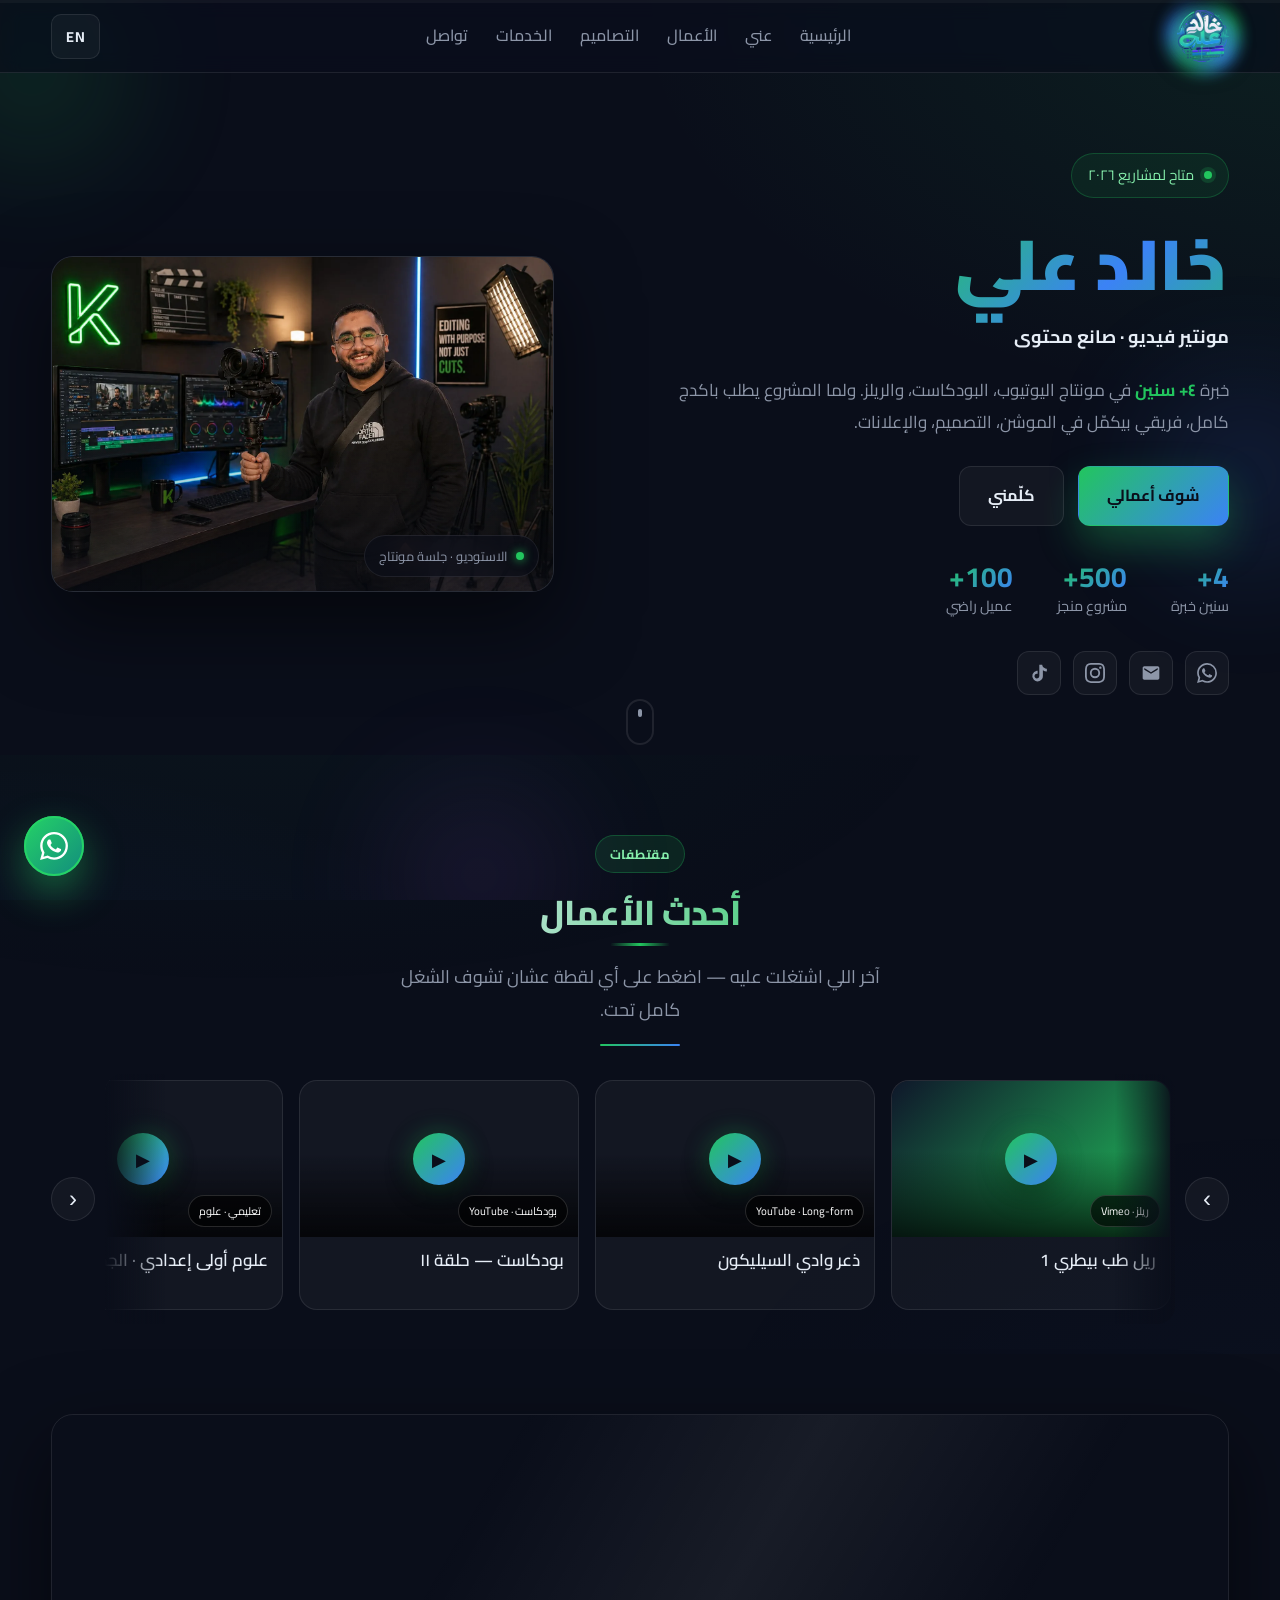
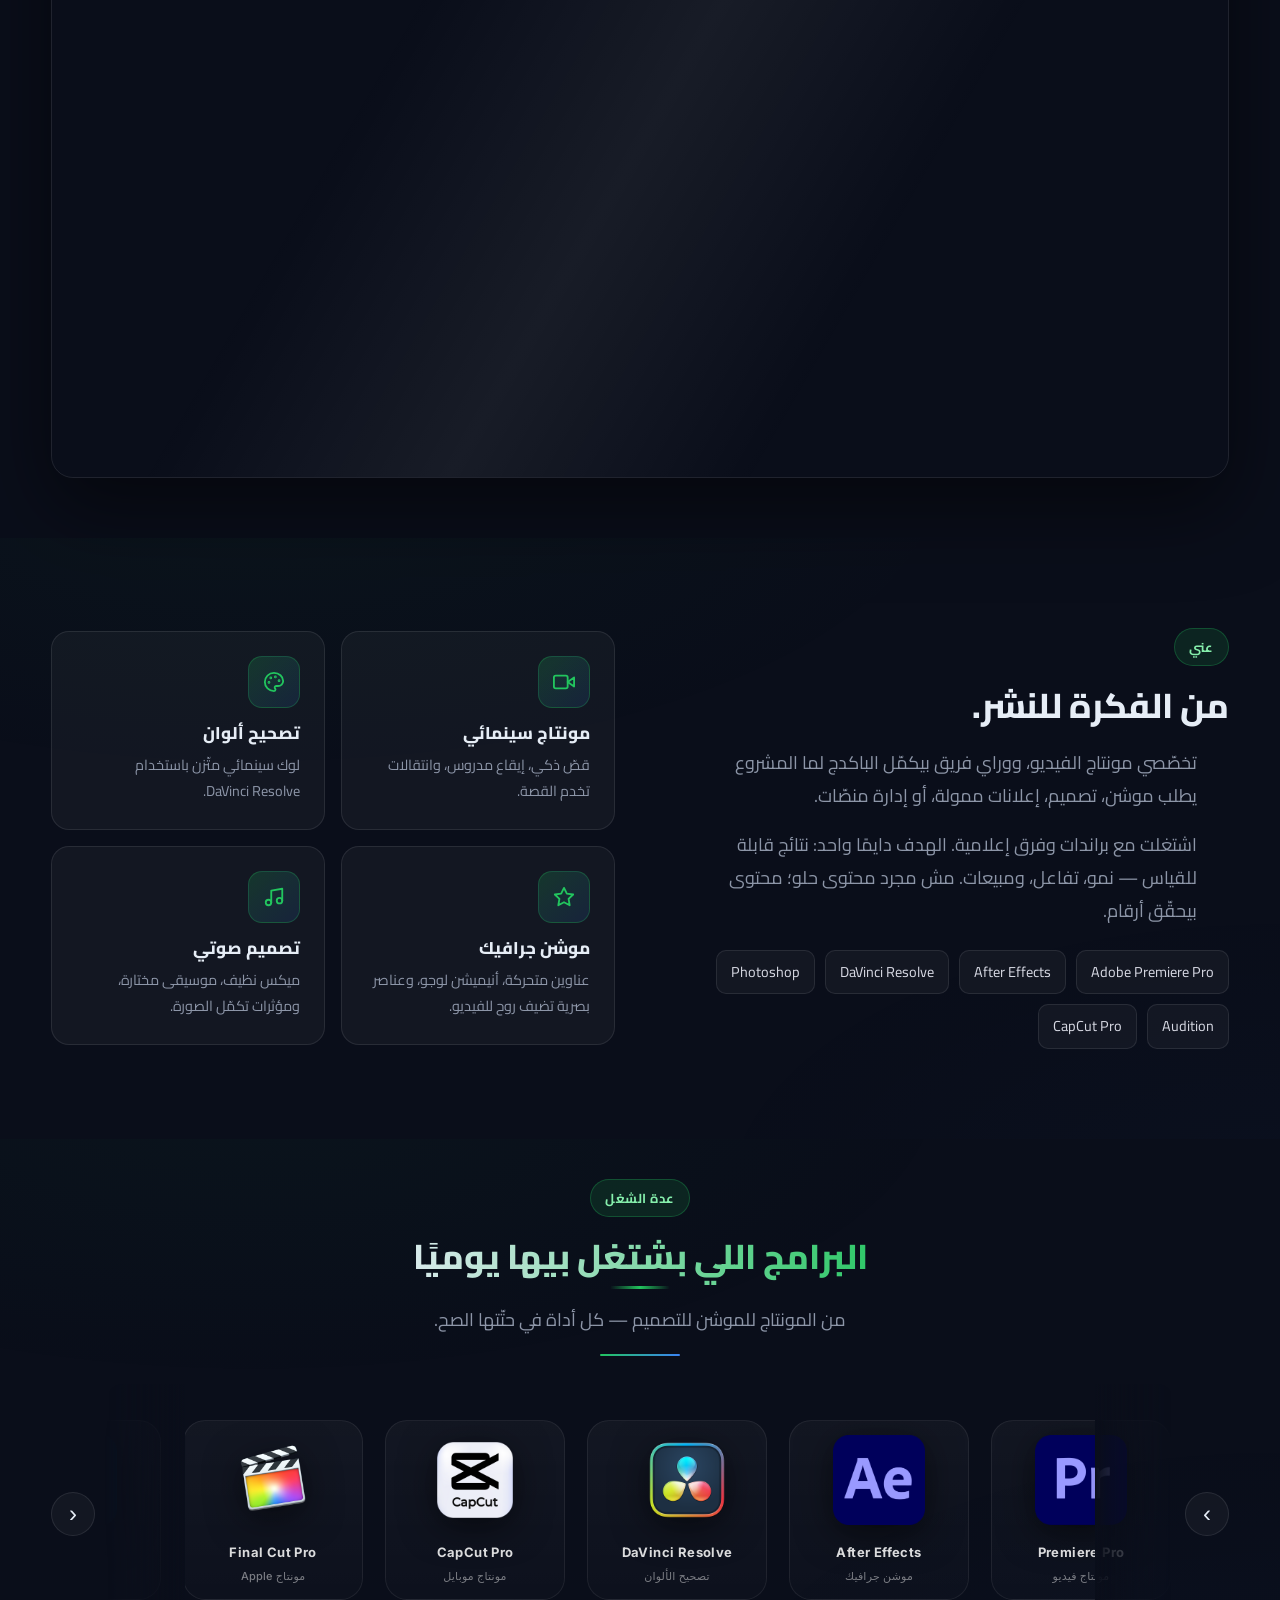
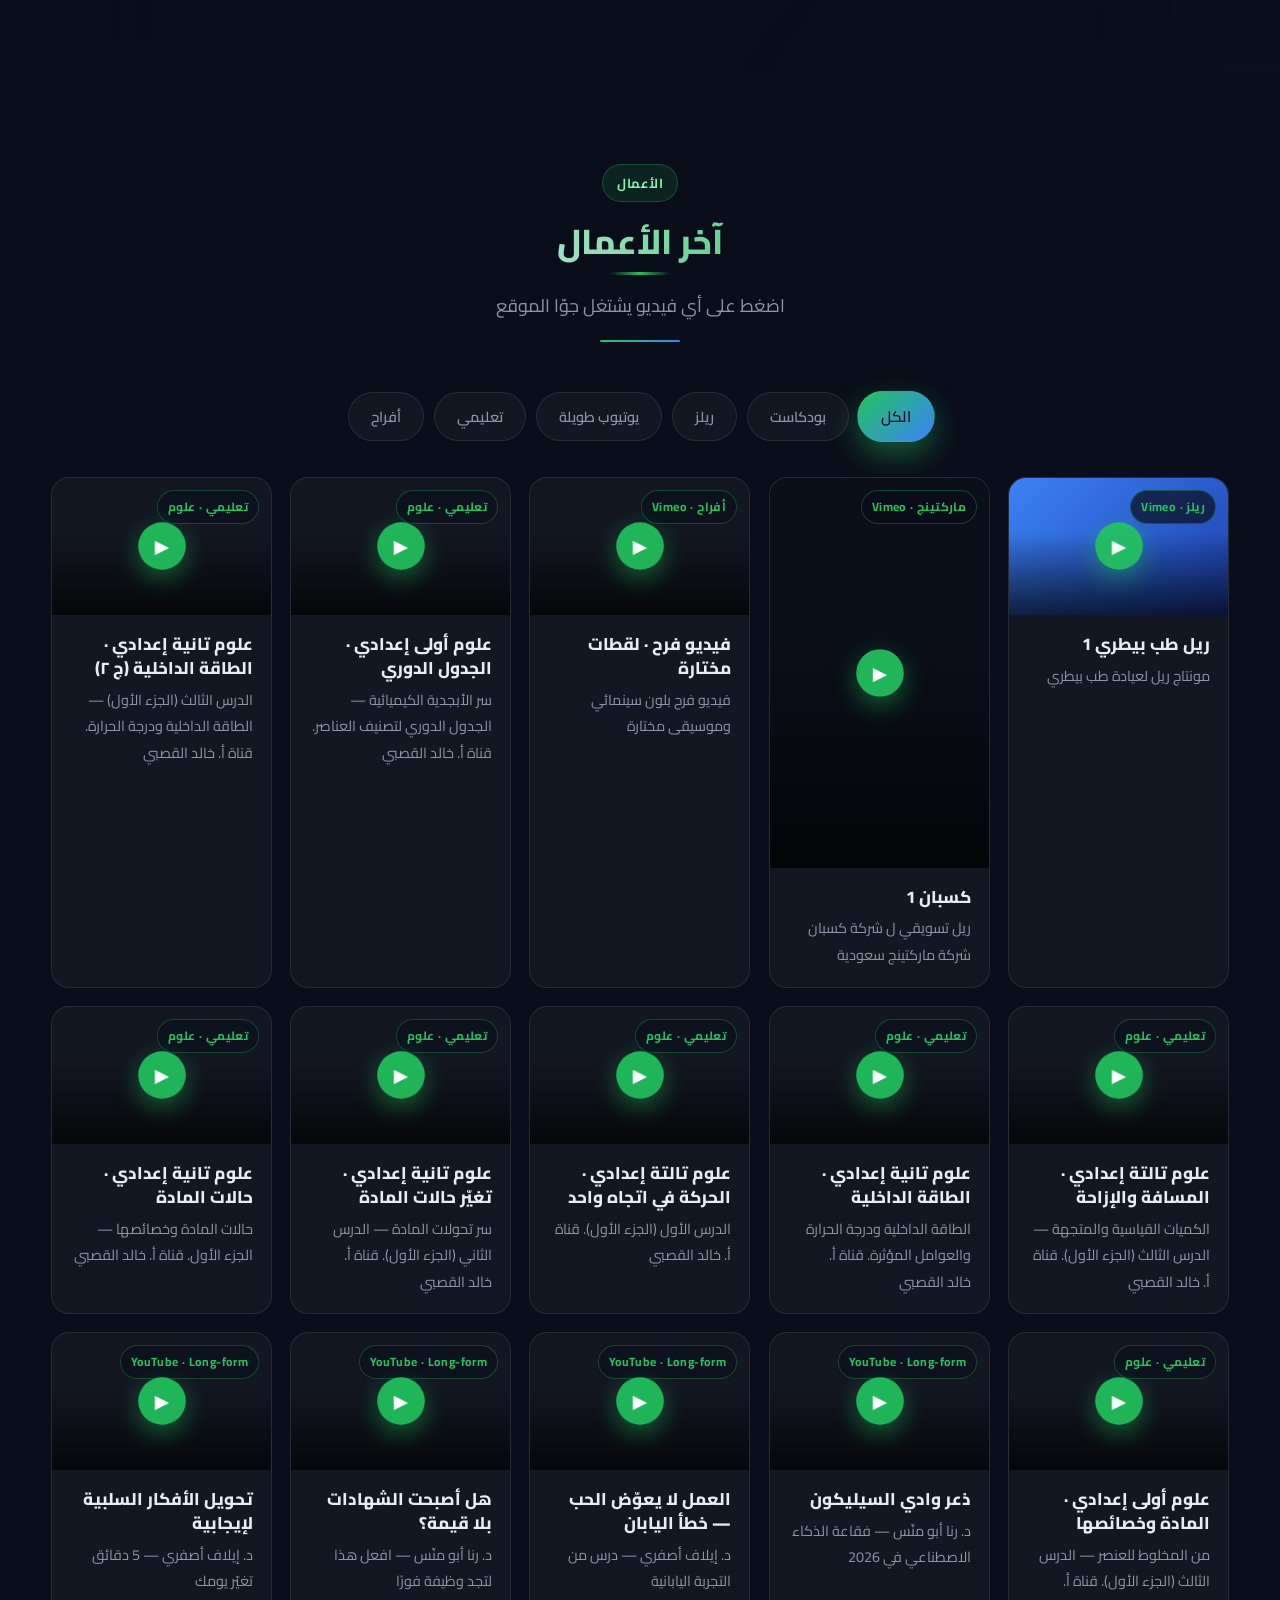
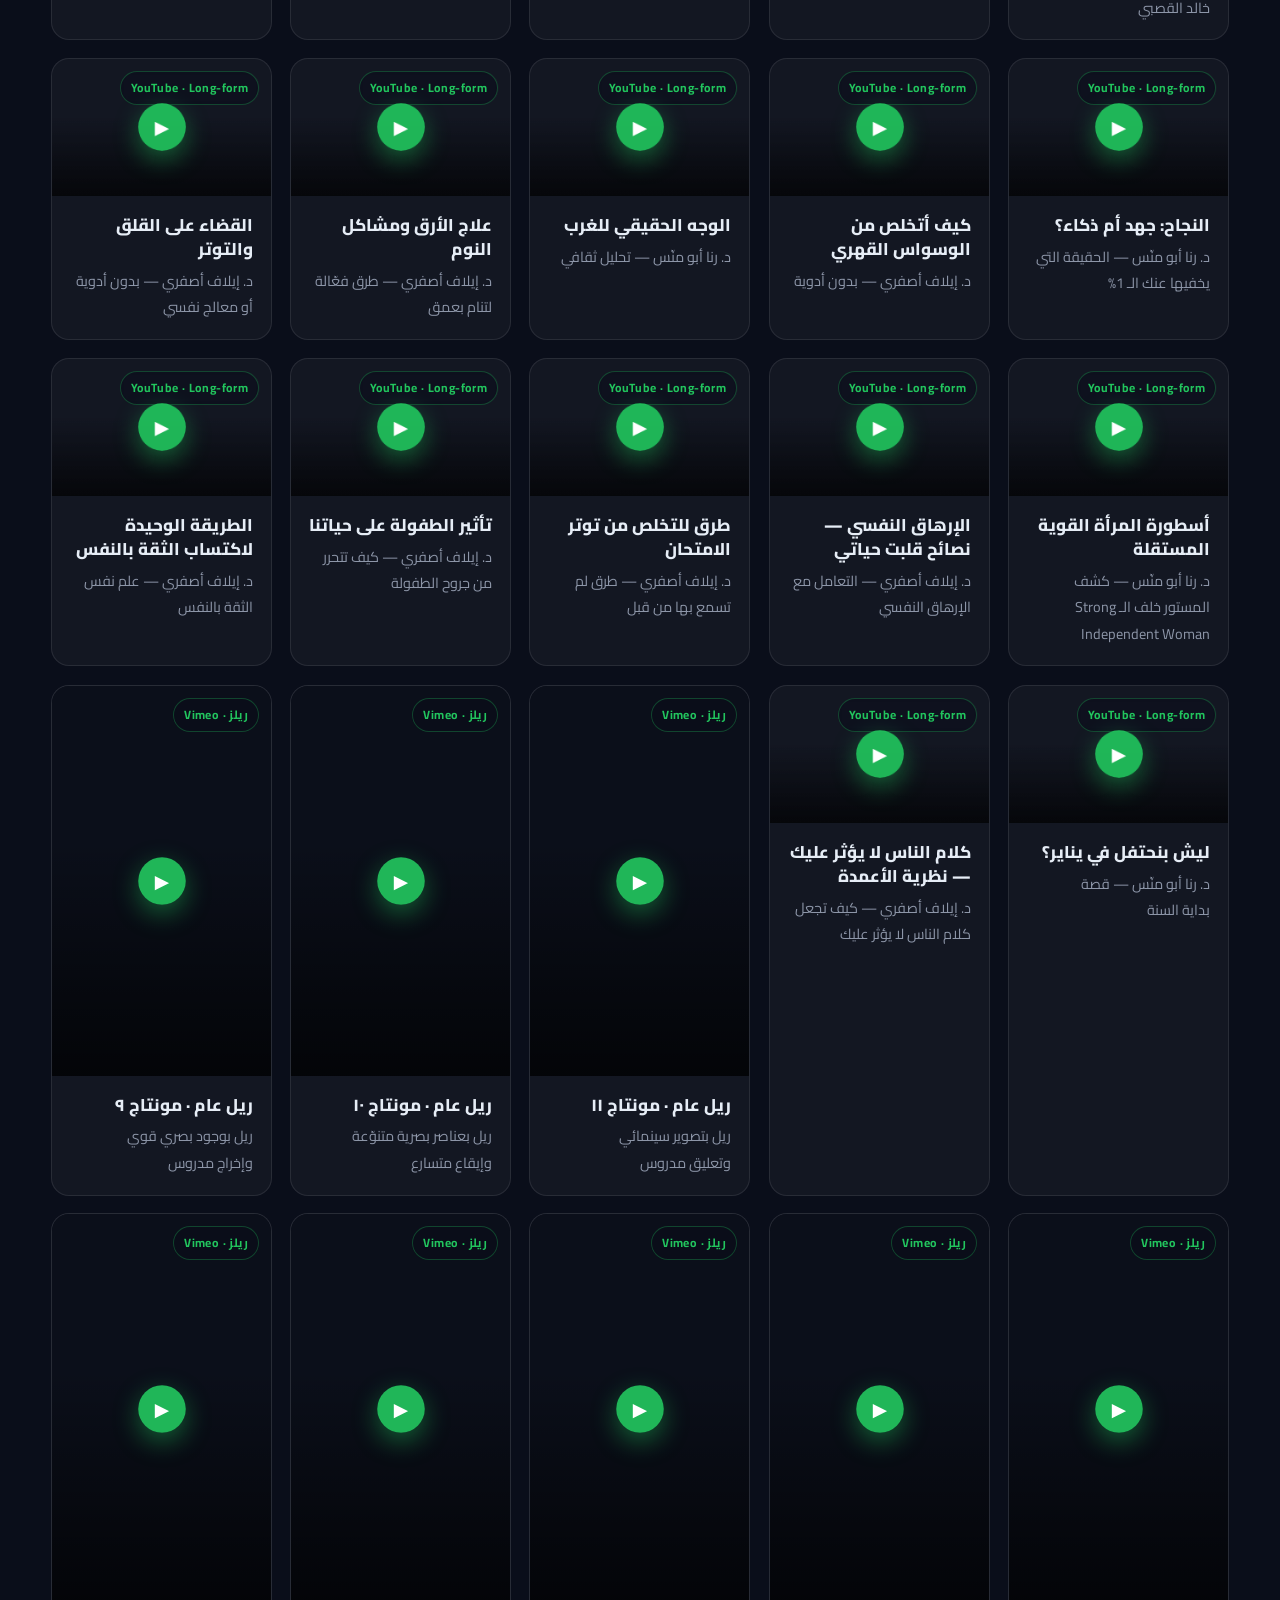
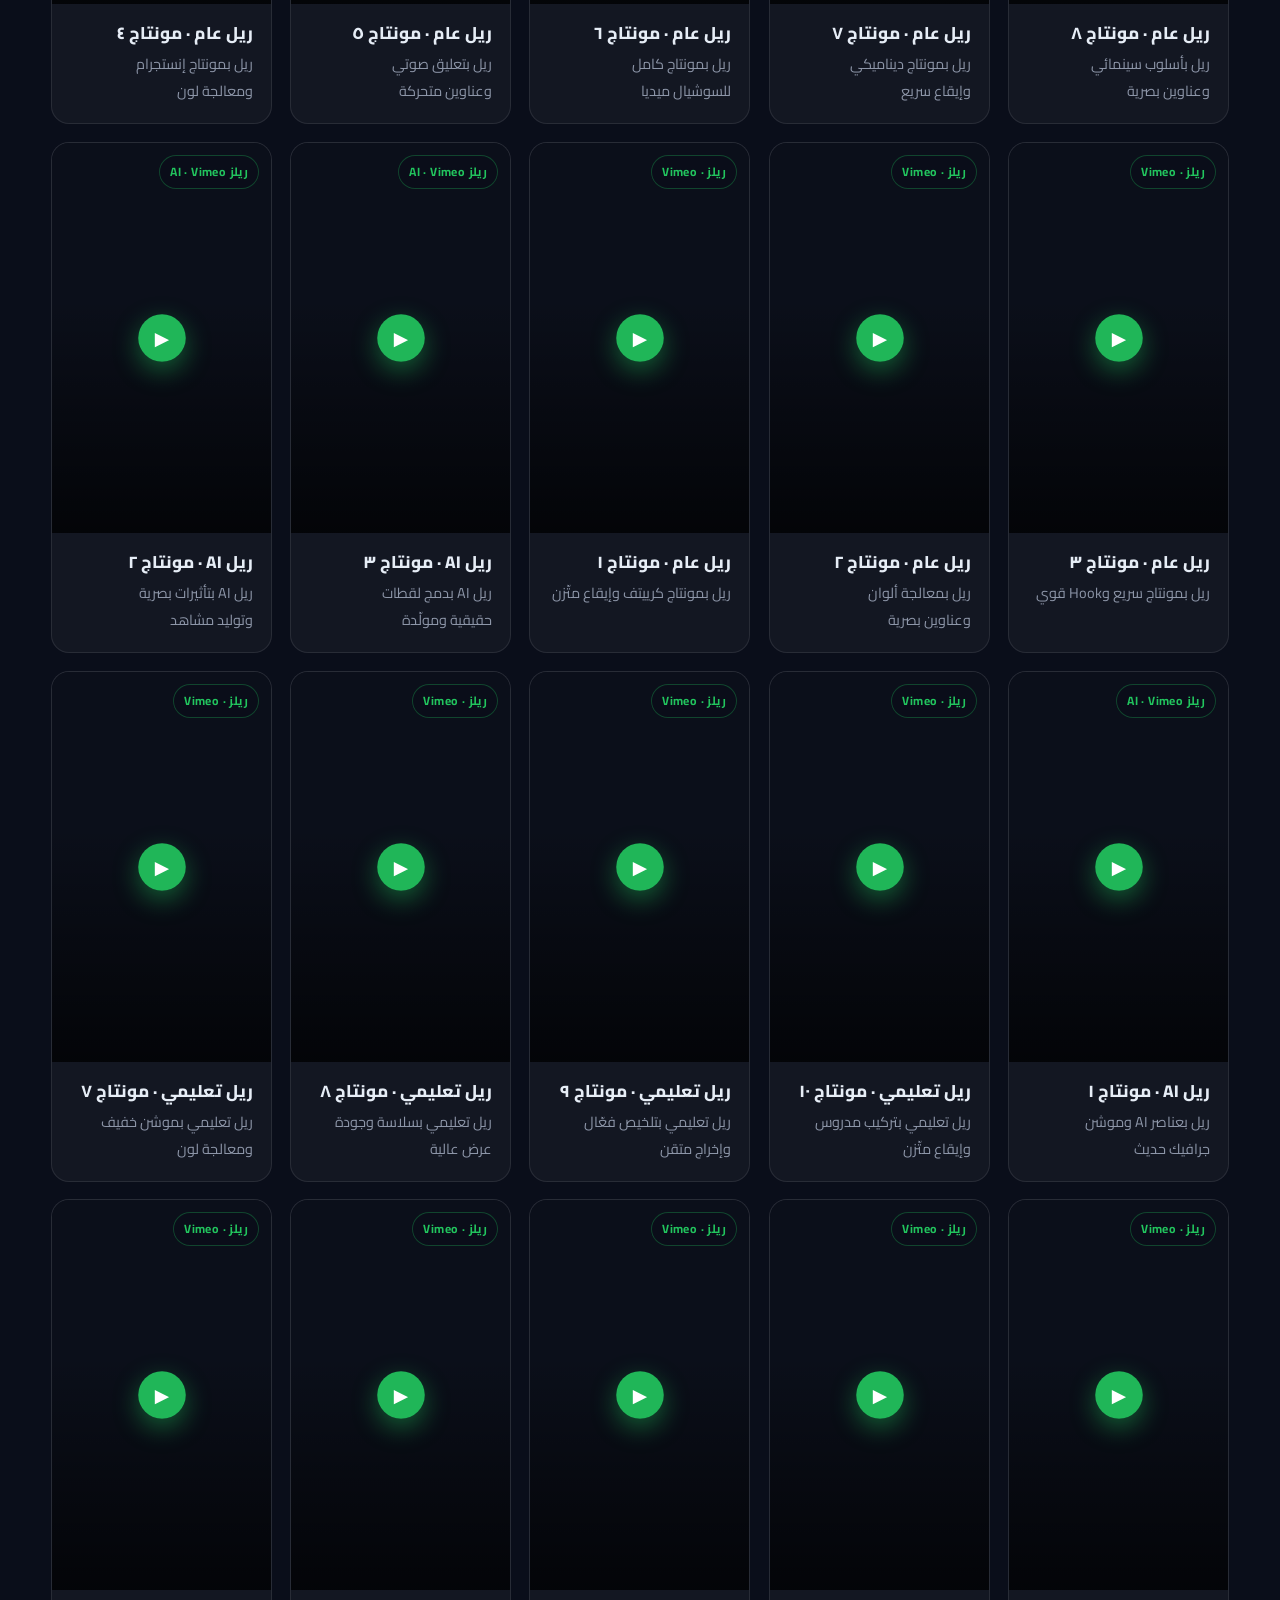
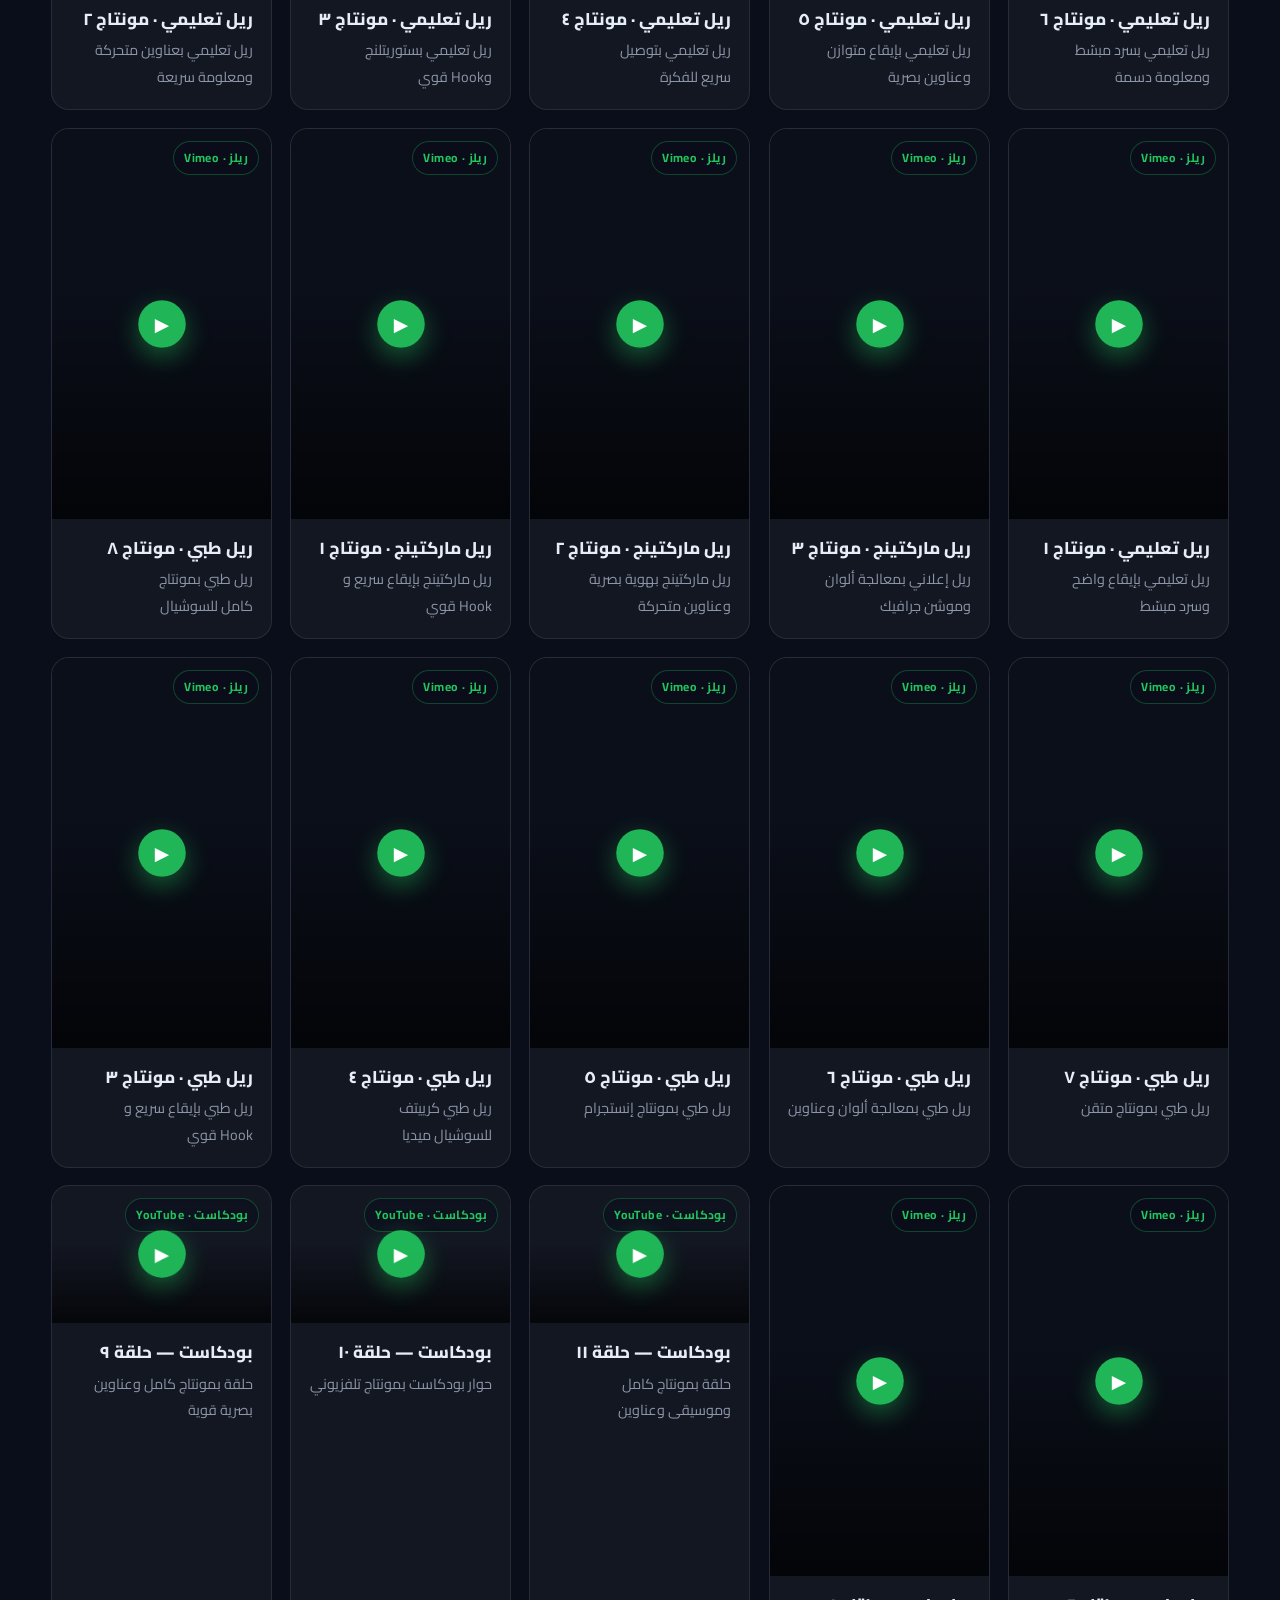
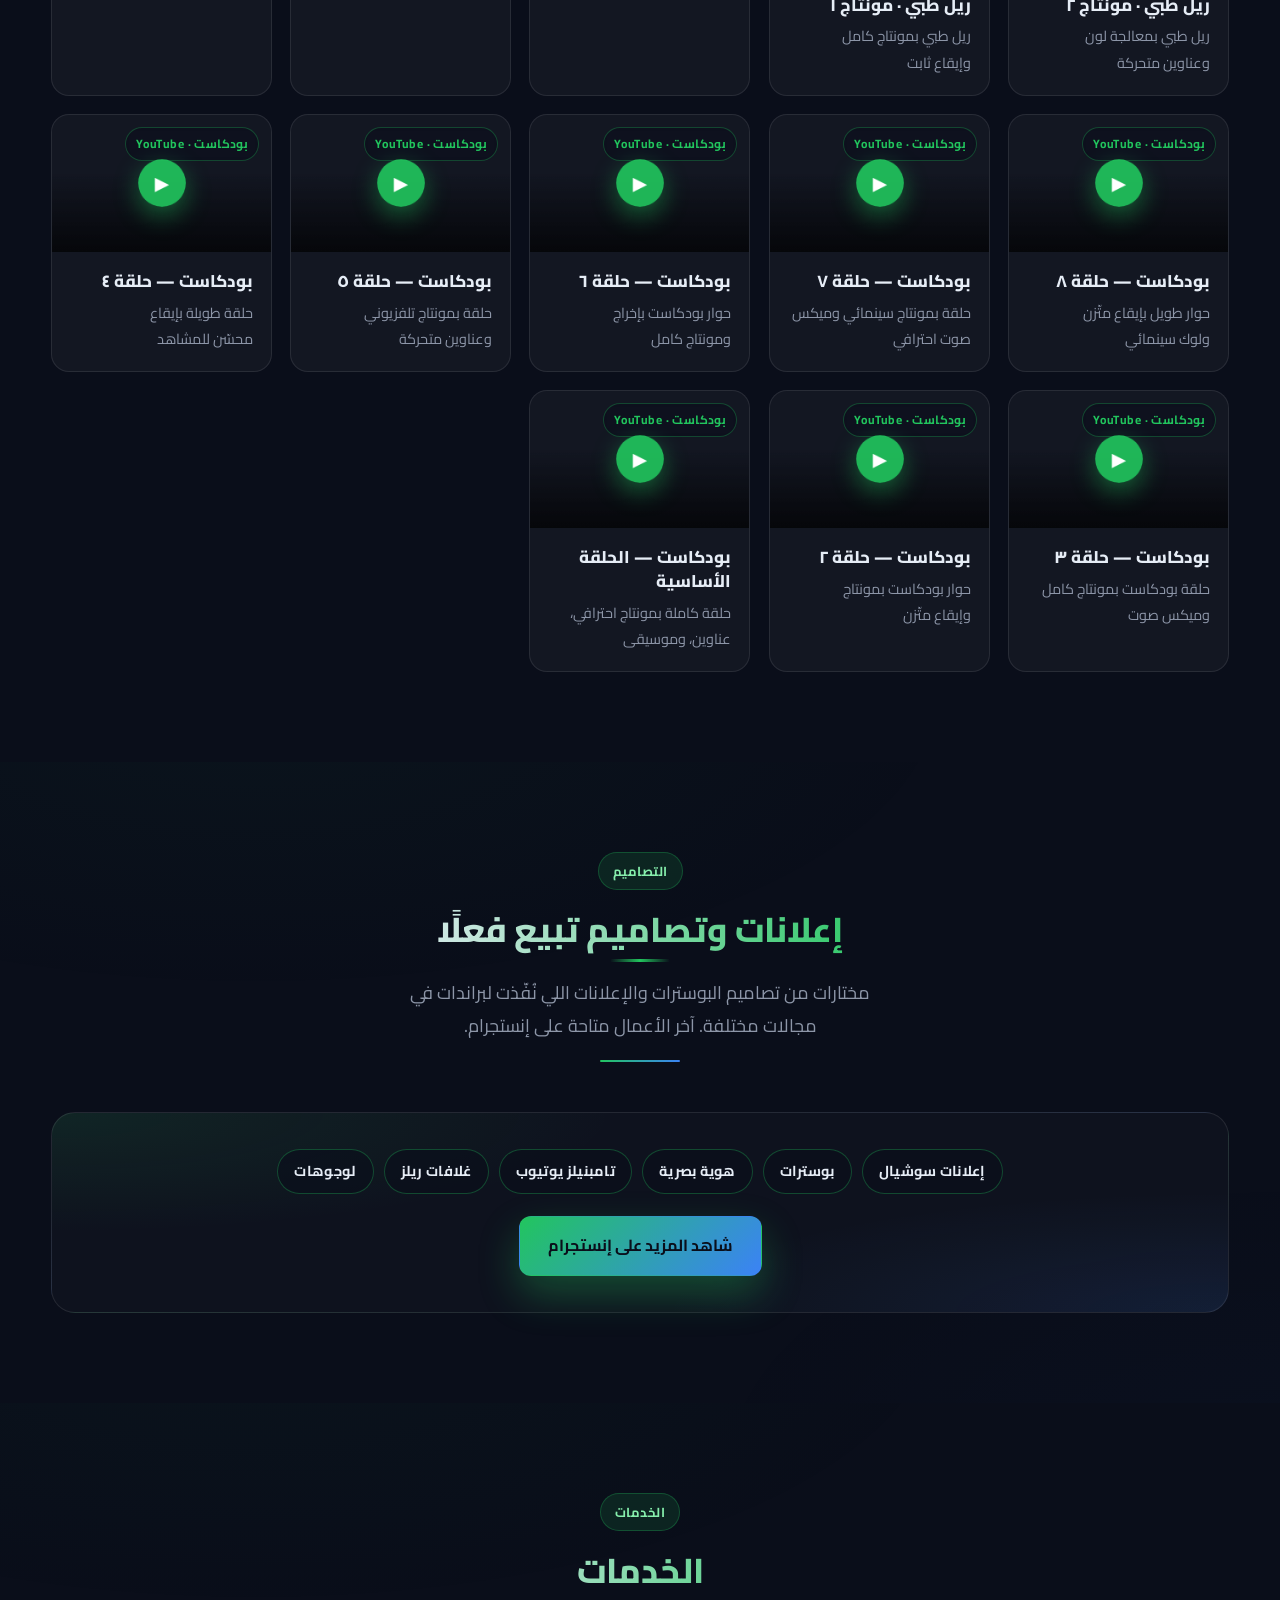
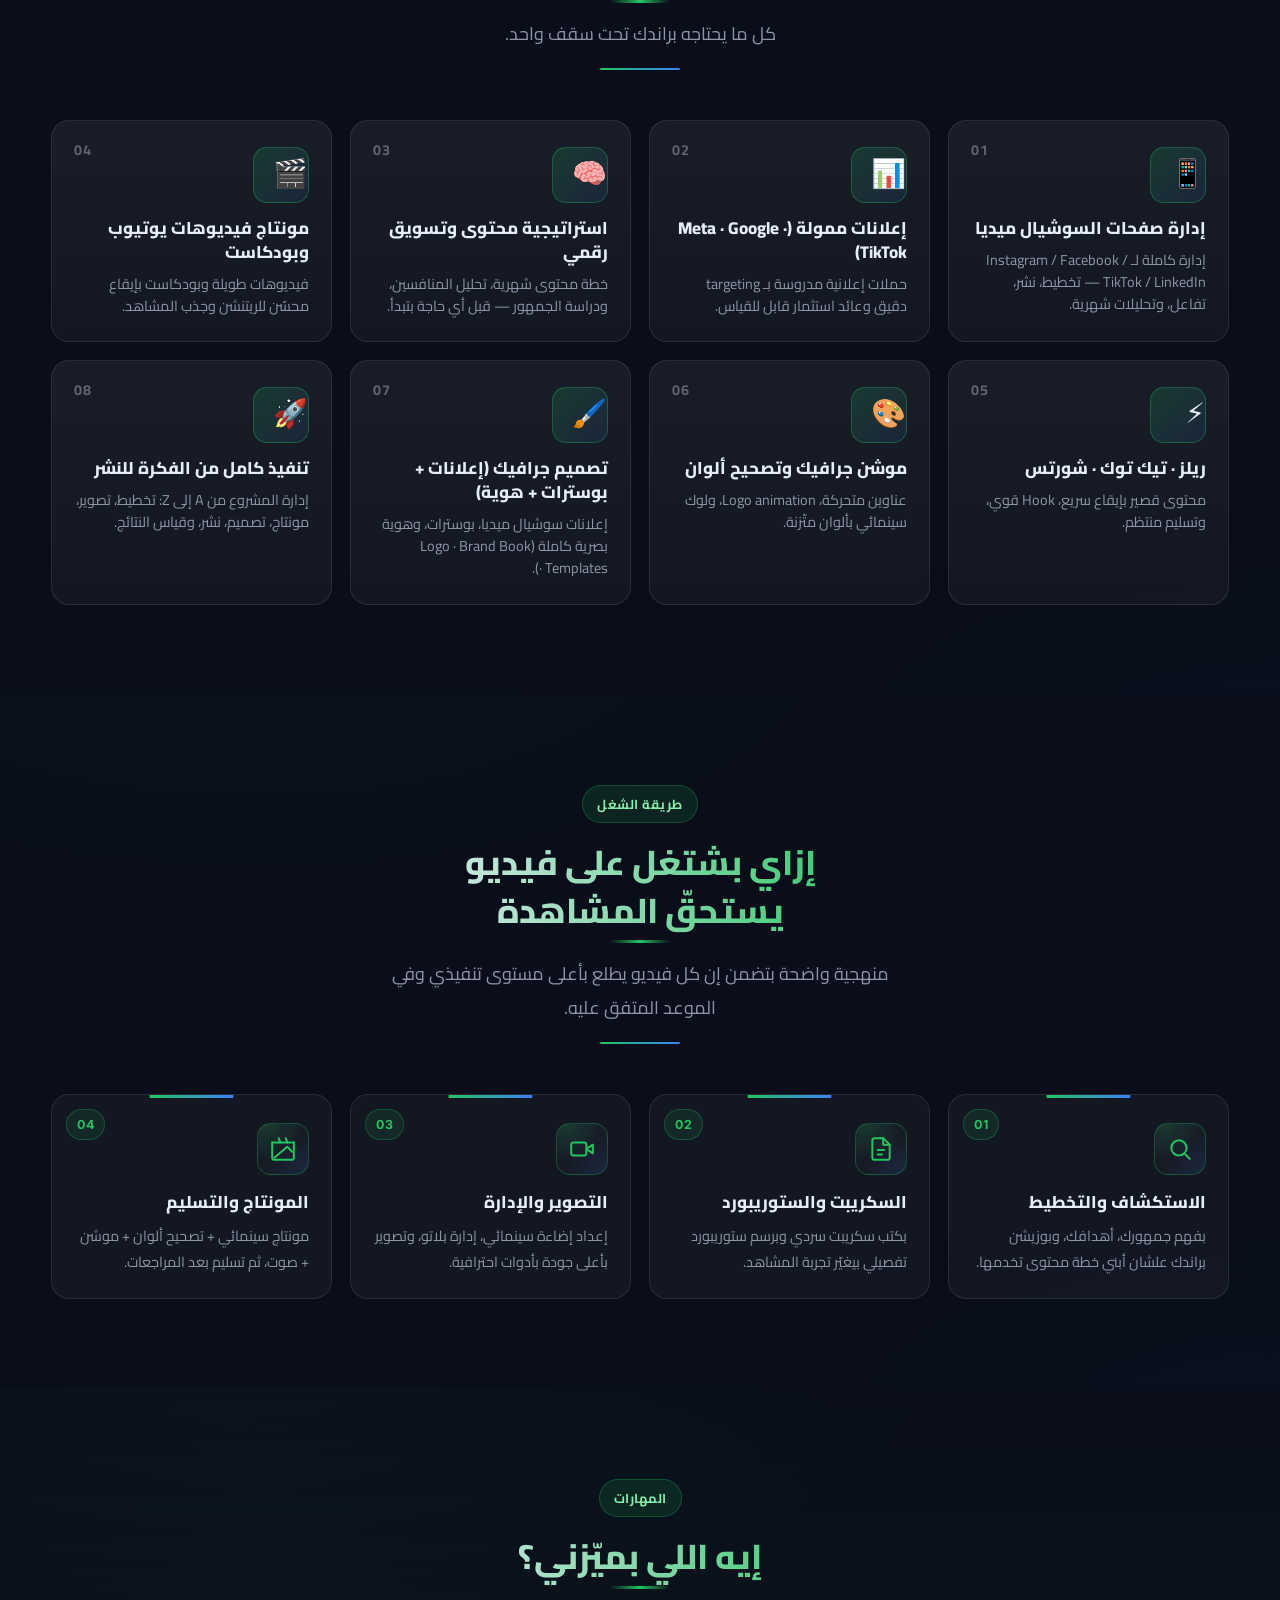
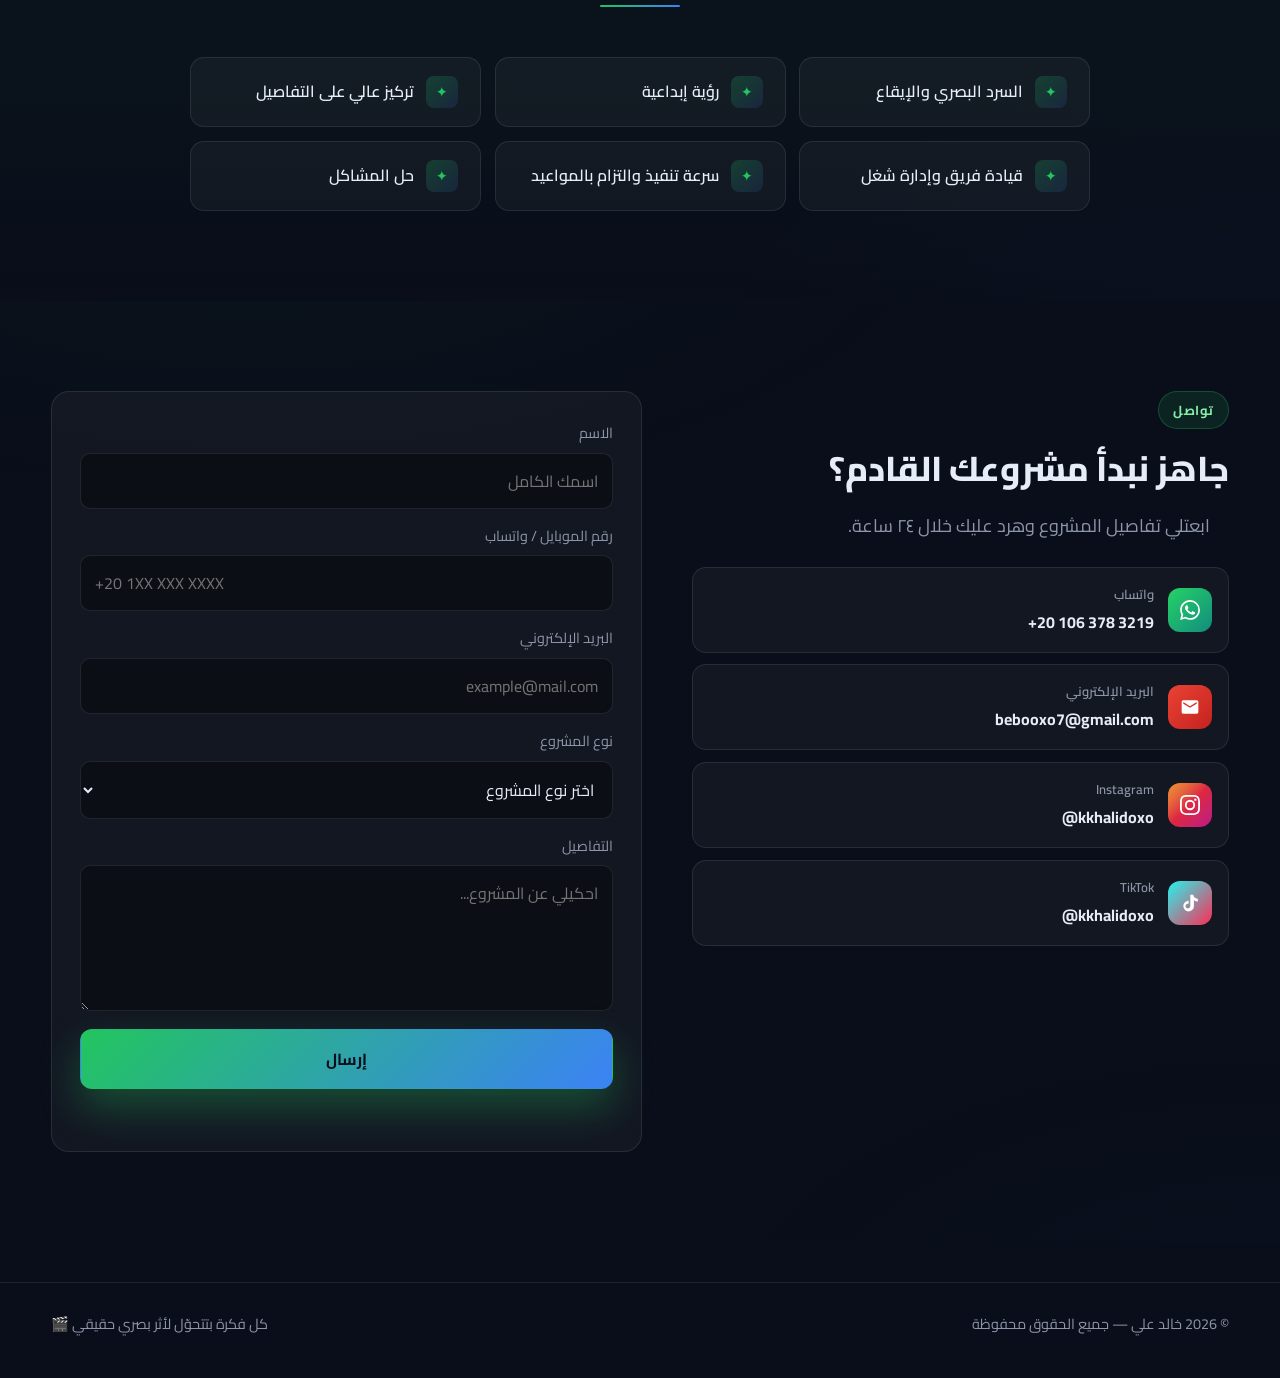
==== commit 0ad93472: "Add files via upload" ====
--- a/index.html
+++ b/index.html
@@ -37,15 +37,12 @@
   <!-- Fonts: Cairo (AR — clean geometric, used by most sites) + Inter (EN) — Google Fonts -->
   <link rel="preconnect" href="https://fonts.googleapis.com" />
   <link rel="preconnect" href="https://fonts.gstatic.com" crossorigin />
-  <link rel="preconnect" href="https://player.vimeo.com" crossorigin />
-  <link rel="preconnect" href="https://i.vimeocdn.com" crossorigin />
-  <link rel="preconnect" href="https://f.vimeocdn.com" crossorigin />
   <link href="https://fonts.googleapis.com/css2?family=Cairo:wght@300;400;500;600;700;800;900&family=Inter:wght@400;500;600;700;800&display=swap" rel="stylesheet" />
 
   <!-- Preload hero image (LCP, WebP with JPG fallback) -->
-  <link rel="preload" as="image" href="khaled-hero-cutout.webp" type="image/webp" fetchpriority="high" />
-
-  <link rel="stylesheet" href="styles.css?v=52" />
+  <link rel="preload" as="image" href="khaled-hero.webp" type="image/webp" fetchpriority="high" />
+
+  <link rel="stylesheet" href="styles.css?v=39" />
 
   <!-- Structured data: Person + ProfessionalService -->
   <script type="application/ld+json">
@@ -155,11 +152,12 @@
           <span class="logo-glow" aria-hidden="true"></span>
         </span>
       </a>
-      <nav class="nav-links" id="navLinks" aria-label="Main navigation">
+      <nav class="nav-links" id="navLinks">
+        <a href="#home" data-i18n="nav.home">الرئيسية</a>
+        <a href="#about" data-i18n="nav.about">عني</a>
         <a href="#works" data-i18n="nav.works">الأعمال</a>
-        <a href="#about" data-i18n="nav.about">عني</a>
+        <a href="#designs" data-i18n="nav.designs">التصاميم</a>
         <a href="#services" data-i18n="nav.services">الخدمات</a>
-        <a href="#designs" data-i18n="nav.designs">التصاميم</a>
         <a href="#pricing" data-i18n="nav.pricing">الباقات</a>
         <a href="#contact" data-i18n="nav.contact">تواصل</a>
       </nav>
@@ -199,11 +197,11 @@
             <span data-i18n="stats.years">سنين خبرة</span>
           </li>
           <li>
-            <strong data-counter="500" data-suffix="+">500+</strong>
+            <strong data-counter="500" data-suffix="+">490+</strong>
             <span data-i18n="stats.projects">مشروع منجز</span>
           </li>
           <li>
-            <strong data-counter="100" data-suffix="+">100+</strong>
+            <strong data-counter="100" data-suffix="+">90+</strong>
             <span data-i18n="stats.clients">عميل سعيد</span>
           </li>
         </ul>
@@ -225,138 +223,57 @@
         </div>
       </div>
       <div class="hero-visual">
-        <div class="hero-orbit hero-orbit--outer" aria-hidden="true">
-          <svg viewBox="0 0 620 700" preserveAspectRatio="none">
-            <path class="orbit-line orbit-line--one" d="M91 248C111 224 137 213 169 211" />
-            <path class="orbit-line orbit-line--two" d="M481 136C502 120 519 116 538 120" />
-            <path class="orbit-dash" d="M42 405C55 388 69 378 85 374" />
-            <path class="orbit-dash orbit-dash--lower" d="M502 383C516 370 532 362 552 360" />
-            <circle class="orbit-node orbit-node--green" cx="169" cy="211" r="4" />
-            <circle class="orbit-node orbit-node--blue" cx="538" cy="120" r="4" />
-            <circle class="orbit-spark" cx="82" cy="297" r="2.5" />
-            <circle class="orbit-spark orbit-spark--blue" cx="455" cy="157" r="2" />
-            <circle class="orbit-spark orbit-spark--blue" cx="548" cy="338" r="2" />
-          </svg>
-        </div>
         <figure class="photo-card">
           <picture>
-            <source srcset="khaled-hero-cutout.webp" type="image/webp" />
-            <img src="khaled-hero-cutout.png" alt="Khaled Ali with his camera" loading="eager" decoding="async" fetchpriority="high" width="890" height="949" />
+            <source srcset="khaled-hero.webp" type="image/webp" />
+            <img src="khaled-hero.jpg" alt="Khaled Ali in studio" loading="eager" decoding="async" fetchpriority="high" width="1536" height="1024" />
           </picture>
+          <figcaption class="photo-meta">
+            <span class="meta-dot"></span>
+            <span data-i18n="hero.photo.meta">الاستوديو · جلسة مونتاج</span>
+          </figcaption>
         </figure>
-        <div class="hero-fact hero-fact--years" aria-hidden="true">
-          <strong>4+</strong><span data-i18n="hero.fact.years">سنين خبرة</span>
-        </div>
-        <div class="hero-fact hero-fact--projects" aria-hidden="true">
-          <strong>500+</strong><span data-i18n="hero.fact.projects">مشروع</span>
-        </div>
-        <div class="hero-fact hero-fact--clients" aria-hidden="true">
-          <strong>100+</strong><span data-i18n="hero.fact.clients">عميل</span>
-        </div>
-        <div class="hero-fact hero-fact--rating" aria-hidden="true">
-          <strong>8.6<span class="hero-fact-denom">/10</span></strong><span data-i18n="hero.fact.rating">تقييم العملاء</span>
-        </div>
-        <div class="hero-float hero-float--premiere" role="img" aria-label="Adobe Premiere Pro">
-          <img src="software-logos/premiere.png" alt="" width="40" height="40" />
-          <span>Premiere Pro</span>
-        </div>
-        <div class="hero-float hero-float--after-effects" role="img" aria-label="Adobe After Effects">
-          <img src="software-logos/after-effects.png" alt="" width="40" height="40" />
-          <span>After Effects</span>
-        </div>
-      </div>
-    </div>
-    <a class="scroll-hint" href="#latest" aria-label="scroll">
+      </div>
+    </div>
+    <a class="scroll-hint" href="#about" aria-label="scroll">
       <span></span>
     </a>
   </section>
 
-  <!-- Latest work: preload the muted reel early so it is ready when this section appears. -->
-  <section class="section latest-work-section" id="latest" aria-labelledby="latestWorkTitle">
-    <div class="container latest-work-container">
-      <div class="latest-work-head">
-        <div class="latest-work-tools" role="group" aria-label="برامج المونتاج والموشن">
-          <div class="latest-work-tool latest-work-tool--premiere">
-            <img src="software-logos/premiere.png" alt="" width="48" height="48" decoding="async" />
-            <span>Adobe Premiere Pro</span>
-          </div>
-          <div class="latest-work-tool latest-work-tool--after-effects">
-            <img src="software-logos/after-effects.png" alt="" width="48" height="48" decoding="async" />
-            <span>Adobe After Effects</span>
-          </div>
+  <!-- Latest Work — auto-scrolling reel strip -->
+  <section class="section latest-section" id="latest" aria-labelledby="latestTitle">
+    <div class="container">
+      <div class="section-head section-head-tight">
+        <span class="section-tag" data-i18n="latest.tag">مقتطفات</span>
+        <h2 id="latestTitle" data-i18n="latest.title">أحدث الأعمال</h2>
+        <p class="lead" data-i18n="latest.lead">آخر اللي اشتغلت عليه — اضغط على أي لقطة عشان تشوف الشغل كامل تحت.</p>
+      </div>
+      <div class="latest-strip" id="latestStrip">
+        <button class="latest-arrow latest-prev" type="button" aria-label="prev">‹</button>
+        <div class="latest-viewport">
+          <div class="latest-track" id="latestTrack" role="list" aria-label="Latest work"></div>
+          <div class="latest-fade latest-fade-start" aria-hidden="true"></div>
+          <div class="latest-fade latest-fade-end" aria-hidden="true"></div>
         </div>
-        <p class="latest-work-eyebrow" id="latestWorkEyebrow">مختار من أحدث الريلز</p>
-        <h2 id="latestWorkTitle">أحدث الأعمال</h2>
-      </div>
-
-      <article class="latest-work-feature" id="latestWorkFeature">
-        <div class="latest-work-copy">
-          <span class="latest-work-live"><i aria-hidden="true"></i><span id="latestWorkLabel">أحدث الأعمال</span></span>
-          <h3 id="latestWorkProjectTitle">عرق النسا والغضروف: لماذا يمتد الألم؟</h3>
-          <p id="latestWorkCaption">ريل طبي يقدّم شرحًا مبسطًا لعرق النسا والغضروف، بإيقاع بصري واضح ومناسب للمشاهدة السريعة.</p>
-          <a class="latest-work-link" id="latestWorkOpen" href="https://vimeo.com/1237988191?share=copy&amp;fl=sv&amp;fe=ci" target="_blank" rel="noopener noreferrer">
-            <span id="latestWorkLinkLabel">شاهد العمل كاملًا</span><span aria-hidden="true">↗</span>
-          </a>
-        </div>
-        <div class="latest-work-media" id="latestWorkMedia">
-          <div class="latest-work-player" id="latestWorkPlayer" data-video-url="">
-            <img id="latestWorkPoster" src="reel-vimeo-1237988191.jpg" alt="" loading="eager" fetchpriority="high" decoding="async" />
-          </div>
-          <span class="latest-work-media-glint" aria-hidden="true"></span>
-        </div>
-      </article>
-      <div class="latest-work-more">
-        <a class="latest-work-more-button" href="#works">
-          <span id="latestWorkMoreLabel">شاهد أعمال أكثر</span><span aria-hidden="true">↓</span>
-        </a>
-      </div>
-    </div>
-  </section>
-
-  <!-- Works -->
-  <section class="section works" id="works" aria-labelledby="worksTitle">
+        <button class="latest-arrow latest-next" type="button" aria-label="next">›</button>
+      </div>
+    </div>
+  </section>
+
+  <!-- Behind the scenes strip -->
+  <section class="bts-strip" id="bts" aria-label="Behind the scenes">
     <div class="container">
-      <div class="section-head">
-        <span class="section-tag" data-i18n="works.tag">الأعمال</span>
-        <h2 id="worksTitle" data-i18n="works.title">شغل اتعمل عشان يخلّي الفكرة توصل</h2>
-        <p class="lead" data-i18n="works.lead">اختار نوع الفيديو اللي بتدور عليه، وبعدها اضغط على أي عمل عشان تشوفه.</p>
-      </div>
-
-      <div class="filters" id="filters" role="group" aria-label="Project categories">
-        <button class="chip active" type="button" data-filter="all" aria-pressed="true"><span class="filter-label" data-i18n="filter.all">الكل</span><span class="filter-count" data-filter-count="all">0</span></button>
-        <button class="chip" type="button" data-filter="reels" aria-pressed="false"><span class="filter-label" data-i18n="filter.reels">ريلز</span><span class="filter-count" data-filter-count="reels">0</span></button>
-        <button class="chip" type="button" data-filter="longyt" aria-pressed="false"><span class="filter-label" data-i18n="filter.longyt">يوتيوب</span><span class="filter-count" data-filter-count="longyt">0</span></button>
-        <button class="chip" type="button" data-filter="podcast" aria-pressed="false"><span class="filter-label" data-i18n="filter.podcast">بودكاست</span><span class="filter-count" data-filter-count="podcast">0</span></button>
-        <button class="chip" type="button" data-filter="edu" aria-pressed="false"><span class="filter-label" data-i18n="filter.edu">تعليمي</span><span class="filter-count" data-filter-count="edu">0</span></button>
-        <button class="chip" type="button" data-filter="wedding" aria-pressed="false"><span class="filter-label" data-i18n="filter.wedding">أفراح</span><span class="filter-count" data-filter-count="wedding">0</span></button>
-      </div>
-
-      <div class="reel-subfilter" id="reelSubfilterWrap" hidden>
-        <label for="reelSubfilter" data-i18n="works.reels-filter">تخصص الريل</label>
-        <select id="reelSubfilter">
-          <option value="all" data-i18n="subfilter.all">كل الريلز</option>
-          <option value="medical" data-i18n="subfilter.medical">طبي</option>
-          <option value="educational" data-i18n="subfilter.educational">تعليمي</option>
-          <option value="marketing" data-i18n="subfilter.marketing">ماركتينج</option>
-          <option value="ai" data-i18n="subfilter.ai">AI</option>
-          <option value="general" data-i18n="subfilter.general">عام</option>
-        </select>
-      </div>
-
-      <p class="gallery-status" id="galleryStatus" aria-live="polite"></p>
-      <div class="gallery" id="gallery">
-        <!-- Cards generated dynamically via JS -->
-      </div>
-      <div class="gallery-more-wrap" id="galleryMoreWrap">
-        <button class="btn btn-ghost gallery-more" id="galleryMore" type="button" hidden data-i18n="works.more">عرض أعمال إضافية</button>
-      </div>
-      <div class="works-cta">
-        <div>
-          <h3 data-i18n="works.cta-title">عندك مشروع محتاج مونتاج؟</h3>
-          <p data-i18n="works.cta-lead">احكيلي فكرته والهدف منه، ونظبط الشكل المناسب سوا.</p>
-        </div>
-        <a class="btn btn-primary magnetic" href="#contact" data-i18n="works.cta-button">خلّينا نتكلم</a>
-      </div>
+      <figure class="bts-figure">
+        <picture>
+          <source srcset="khaled-bts.webp" type="image/webp" />
+          <img src="khaled-bts.jpg" alt="Behind the scenes" loading="lazy" decoding="async" width="1536" height="1024" />
+        </picture>
+        <figcaption class="bts-caption">
+          <span class="bts-tag" data-i18n="bts.tag">وراء الكاميرا</span>
+          <h3 data-i18n="bts.title">لقطات في سياقها الصحيح</h3>
+          <p data-i18n="bts.desc">إعداد إضاءة، إدارة بلاتو، وتصوير بأدوات احترافية.</p>
+        </figcaption>
+      </figure>
     </div>
   </section>
 
@@ -414,25 +331,7 @@
     </div>
   </section>
 
-  <!-- Skills -->
-  <section class="section skills-section" id="skills">
-    <div class="container">
-      <div class="section-head">
-        <span class="section-tag" data-i18n="skills.tag">المهارات</span>
-        <h2 data-i18n="skills.title">إيه اللي بميّزني؟</h2>
-      </div>
-      <div class="skills">
-        <div class="skill"><span class="skill-ico">✦</span><span data-i18n="skills.s1">السرد البصري والإيقاع</span></div>
-        <div class="skill"><span class="skill-ico">✦</span><span data-i18n="skills.s2">رؤية إبداعية</span></div>
-        <div class="skill"><span class="skill-ico">✦</span><span data-i18n="skills.s3">تركيز عالي على التفاصيل</span></div>
-        <div class="skill"><span class="skill-ico">✦</span><span data-i18n="skills.s4">قيادة فريق وإدارة شغل</span></div>
-        <div class="skill"><span class="skill-ico">✦</span><span data-i18n="skills.s5">سرعة تنفيذ والتزام بالمواعيد</span></div>
-        <div class="skill"><span class="skill-ico">✦</span><span data-i18n="skills.s6">حل المشاكل</span></div>
-      </div>
-    </div>
-  </section>
-
-  <!-- Software and tools -->
+  <!-- Software / tools logos — marquee with motion -->
   <section class="section software-section" id="software" aria-labelledby="softwareTitle">
     <div class="container">
       <div class="section-head section-head-tight">
@@ -452,63 +351,35 @@
     </div>
   </section>
 
-  <!-- Services -->
-  <section class="section" id="services">
+  <!-- Works -->
+  <section class="section works" id="works">
     <div class="container">
       <div class="section-head">
-        <span class="section-tag" data-i18n="services.tag">الخدمات</span>
-        <h2 data-i18n="services.title">إيه اللي بقدّمه؟</h2>
-        <p class="lead" data-i18n="services.lead">الأساس عندي المونتاج. ولو محتاج باكدج متكامل، الفريق بيكمّل معايا: إدارة صفحات، إعلانات، تصميم، وموشن — كله من مكان واحد.</p>
-      </div>
-      <div class="services">
-        <article class="service">
-          <div class="service-icon">📱</div>
-          <span class="num">01</span>
-          <h3 data-i18n="services.s1.t">إدارة صفحات السوشيال ميديا</h3>
-          <p data-i18n="services.s1.d">إدارة كاملة لـ Instagram / Facebook / TikTok / LinkedIn — تخطيط، نشر، تفاعل، وتحليلات شهرية.</p>
-        </article>
-        <article class="service">
-          <div class="service-icon">📊</div>
-          <span class="num">02</span>
-          <h3 data-i18n="services.s2.t">إعلانات ممولة (Meta · Google · TikTok)</h3>
-          <p data-i18n="services.s2.d">حملات إعلانية مدروسة بـ targeting دقيق وعائد استثمار قابل للقياس.</p>
-        </article>
-        <article class="service">
-          <div class="service-icon">🧠</div>
-          <span class="num">03</span>
-          <h3 data-i18n="services.s3.t">استراتيجية محتوى وتسويق رقمي</h3>
-          <p data-i18n="services.s3.d">خطة محتوى شهرية، تحليل المنافسين، ودراسة الجمهور — قبل أي حاجة بتبدأ.</p>
-        </article>
-        <article class="service">
-          <div class="service-icon">🎬</div>
-          <span class="num">04</span>
-          <h3 data-i18n="services.s4.t">مونتاج فيديوهات يوتيوب وبودكاست</h3>
-          <p data-i18n="services.s4.d">فيديوهات طويلة وبودكاست بإيقاع محسّن للريتنشن وجذب المشاهد.</p>
-        </article>
-        <article class="service">
-          <div class="service-icon">⚡</div>
-          <span class="num">05</span>
-          <h3 data-i18n="services.s5.t">ريلز · تيك توك · شورتس</h3>
-          <p data-i18n="services.s5.d">محتوى قصير بإيقاع سريع، Hook قوي، وتسليم منتظم.</p>
-        </article>
-        <article class="service">
-          <div class="service-icon">🎨</div>
-          <span class="num">06</span>
-          <h3 data-i18n="services.s6.t">موشن جرافيك وتصحيح ألوان</h3>
-          <p data-i18n="services.s6.d">عناوين متحركة، Logo animation، ولوك سينمائي بألوان متّزنة.</p>
-        </article>
-        <article class="service">
-          <div class="service-icon">🖌️</div>
-          <span class="num">07</span>
-          <h3 data-i18n="services.s7.t">تصميم جرافيك (إعلانات + بوسترات + هوية)</h3>
-          <p data-i18n="services.s7.d">إعلانات سوشيال ميديا، بوسترات، وهوية بصرية كاملة (Logo · Brand Book · Templates).</p>
-        </article>
-        <article class="service service-wide">
-          <div class="service-icon">🚀</div>
-          <span class="num">08</span>
-          <h3 data-i18n="services.s8.t">تنفيذ كامل من الفكرة للنشر</h3>
-          <p data-i18n="services.s8.d">إدارة المشروع من A إلى Z: تخطيط، تصوير، مونتاج، تصميم، نشر، وقياس النتائج.</p>
-        </article>
+        <span class="section-tag" data-i18n="works.tag">الأعمال</span>
+        <h2 data-i18n="works.title">آخر الأعمال — حلقات بودكاست وريلز</h2>
+        <p class="lead" data-i18n="works.lead">اضغط على أي فيديو يشتغل جوّا الموقع — دي نماذج من حلقات البودكاست وأمثلة على مونتاج الريلز.</p>
+      </div>
+
+      <div class="filters" id="filters">
+        <button class="chip active" data-filter="all" data-i18n="filter.all">الكل</button>
+        <button class="chip" data-filter="podcast" data-i18n="filter.podcast">بودكاست</button>
+        <button class="chip" data-filter="reels" data-i18n="filter.reels">ريلز</button>
+        <button class="chip" data-filter="longyt" data-i18n="filter.longyt">يوتيوب طويلة</button>
+        <button class="chip" data-filter="edu" data-i18n="filter.edu">تعليمي</button>
+        <button class="chip" data-filter="wedding" data-i18n="filter.wedding">أفراح</button>
+      </div>
+
+      <div class="subfilters" id="subfilters" hidden>
+        <button class="chip chip-sm active" data-subfilter="all" data-i18n="subfilter.all">كل الريلز</button>
+        <button class="chip chip-sm" data-subfilter="medical" data-i18n="subfilter.medical">طبي</button>
+        <button class="chip chip-sm" data-subfilter="educational" data-i18n="subfilter.educational">تعليمي</button>
+        <button class="chip chip-sm" data-subfilter="marketing" data-i18n="subfilter.marketing">ماركتينج</button>
+        <button class="chip chip-sm" data-subfilter="ai" data-i18n="subfilter.ai">AI</button>
+        <button class="chip chip-sm" data-subfilter="general" data-i18n="subfilter.general">عام</button>
+      </div>
+
+      <div class="gallery" id="gallery">
+        <!-- Cards generated dynamically via JS -->
       </div>
     </div>
   </section>
@@ -535,77 +406,64 @@
     </div>
   </section>
 
-  <!-- Behind the scenes strip -->
-  <section class="bts-strip" id="bts" aria-label="Behind the scenes">
-    <div class="container">
-      <figure class="bts-figure">
-        <picture>
-          <source srcset="khaled-bts.webp" type="image/webp" />
-          <img src="khaled-bts.jpg" alt="Behind the scenes" loading="lazy" decoding="async" width="1536" height="1024" />
-        </picture>
-        <figcaption class="bts-caption">
-          <span class="bts-tag" data-i18n="bts.tag">وراء الكاميرا</span>
-          <h3 data-i18n="bts.title">لقطات في سياقها الصحيح</h3>
-          <p data-i18n="bts.desc">إعداد إضاءة، إدارة بلاتو، وتصوير بأدوات احترافية.</p>
-        </figcaption>
-      </figure>
-    </div>
-  </section>
-
-  <!-- Process -->
-  <section class="section process" id="process">
+  <!-- Services -->
+  <section class="section" id="services">
     <div class="container">
       <div class="section-head">
-        <span class="section-tag" data-i18n="process.tag">طريقة الشغل</span>
-        <h2 data-i18n="process.title">إزاي بشتغل على فيديو يستحقّ المشاهدة؟</h2>
-        <p class="lead" data-i18n="process.lead">عملية واضحة ومدروسة بتضمن إن كل فيديو يطلع بأعلى جودة وفي الموعد.</p>
-      </div>
-      <div class="process-grid">
-        <article class="step" data-step="01">
-          <span class="step-badge" aria-hidden="true">01</span>
-          <div class="step-icon" aria-hidden="true">
-            <svg viewBox="0 0 24 24" fill="none" stroke="currentColor" stroke-width="1.8" stroke-linecap="round" stroke-linejoin="round"><circle cx="11" cy="11" r="7"></circle><path d="m21 21-4.3-4.3"></path></svg>
-          </div>
-          <h3 data-i18n="process.s1.t">الاستكشاف والتخطيط</h3>
-          <p data-i18n="process.s1.d">بفهم جمهورك، أهدافك، وبوزيشن براندك علشان أبني خطة محتوى تخدمها.</p>
-        </article>
-        <article class="step" data-step="02">
-          <span class="step-badge" aria-hidden="true">02</span>
-          <div class="step-icon" aria-hidden="true">
-            <svg viewBox="0 0 24 24" fill="none" stroke="currentColor" stroke-width="1.8" stroke-linecap="round" stroke-linejoin="round"><path d="M14 2H6a2 2 0 0 0-2 2v16a2 2 0 0 0 2 2h12a2 2 0 0 0 2-2V8z"></path><path d="M14 2v6h6"></path><path d="M9 13h6"></path><path d="M9 17h4"></path></svg>
-          </div>
-          <h3 data-i18n="process.s2.t">السكريبت والستوريبورد</h3>
-          <p data-i18n="process.s2.d">بكتب سكريبت سردي وبرسم ستوريبورد تفصيلي بيغيّر تجربة المشاهد.</p>
-        </article>
-        <article class="step" data-step="03">
-          <span class="step-badge" aria-hidden="true">03</span>
-          <div class="step-icon" aria-hidden="true">
-            <svg viewBox="0 0 24 24" fill="none" stroke="currentColor" stroke-width="1.8" stroke-linecap="round" stroke-linejoin="round"><path d="m22 8-6 4 6 4V8Z"></path><rect x="2" y="6" width="14" height="12" rx="2" ry="2"></rect></svg>
-          </div>
-          <h3 data-i18n="process.s3.t">التصوير والإدارة</h3>
-          <p data-i18n="process.s3.d">إعداد إضاءة سينمائي، إدارة بلاتو، وتصوير بأعلى جودة بأدوات احترافية.</p>
-        </article>
-        <article class="step" data-step="04">
-          <span class="step-badge" aria-hidden="true">04</span>
-          <div class="step-icon" aria-hidden="true">
-            <svg viewBox="0 0 24 24" fill="none" stroke="currentColor" stroke-width="1.8" stroke-linecap="round" stroke-linejoin="round"><path d="M20.4 14.5 16 10 4 20"></path><path d="M2 6h20"></path><path d="m8 2 1.5 4"></path><path d="m14.5 2 1.5 4"></path><path d="M2 6v14a2 2 0 0 0 2 2h16a2 2 0 0 0 2-2V6"></path></svg>
-          </div>
-          <h3 data-i18n="process.s4.t">المونتاج والتسليم</h3>
-          <p data-i18n="process.s4.d">مونتاج سينمائي + تصحيح ألوان + موشن + صوت، ثم تسليم بعد المراجعات.</p>
-        </article>
-      </div>
-    </div>
-  </section>
-
-  <!-- Testimonials — WhatsApp-style chat bubbles -->
-  <section class="section testimonials" id="testimonials">
-    <div class="container">
-      <div class="section-head">
-        <span class="section-tag" data-i18n="testimonials.tag">آراء العملاء</span>
-        <h2 data-i18n="testimonials.title">ناس اشتغلت معاهم بتقول إيه؟</h2>
-        <p class="lead" data-i18n="testimonials.lead">رسايل وصلتني فعلاً من شركاء الشغل بعد ما اتسلّمت المشاريع.</p>
-      </div>
-      <div class="wa-chat-grid" id="waChatGrid" aria-label="آراء العملاء"></div>
+        <span class="section-tag" data-i18n="services.tag">الخدمات</span>
+        <h2 data-i18n="services.title">إيه اللي بقدّمه؟</h2>
+        <p class="lead" data-i18n="services.lead">الأساس عندي المونتاج. ولو محتاج باكدج متكامل، الفريق بيكمّل معايا: إدارة صفحات، إعلانات، تصميم، وموشن — كله من مكان واحد.</p>
+      </div>
+      <div class="services">
+        <article class="service">
+          <div class="service-icon">📱</div>
+          <span class="num">01</span>
+          <h3 data-i18n="services.s1.t">إدارة صفحات السوشيال ميديا</h3>
+          <p data-i18n="services.s1.d">إدارة كاملة لـ Instagram / Facebook / TikTok / LinkedIn — تخطيط، نشر، تفاعل، وتحليلات شهرية.</p>
+        </article>
+        <article class="service">
+          <div class="service-icon">📊</div>
+          <span class="num">02</span>
+          <h3 data-i18n="services.s2.t">إعلانات ممولة (Meta · Google · TikTok)</h3>
+          <p data-i18n="services.s2.d">حملات إعلانية مدروسة بـ targeting دقيق وعائد استثمار قابل للقياس.</p>
+        </article>
+        <article class="service">
+          <div class="service-icon">🧠</div>
+          <span class="num">03</span>
+          <h3 data-i18n="services.s3.t">استراتيجية محتوى وتسويق رقمي</h3>
+          <p data-i18n="services.s3.d">خطة محتوى شهرية، تحليل المنافسين، ودراسة الجمهور — قبل أي حاجة بتبدأ.</p>
+        </article>
+        <article class="service">
+          <div class="service-icon">🎬</div>
+          <span class="num">04</span>
+          <h3 data-i18n="services.s4.t">مونتاج فيديوهات يوتيوب وبودكاست</h3>
+          <p data-i18n="services.s4.d">فيديوهات طويلة وبودكاست بإيقاع محسّن للريتنشن وجذب المشاهد.</p>
+        </article>
+        <article class="service">
+          <div class="service-icon">⚡</div>
+          <span class="num">05</span>
+          <h3 data-i18n="services.s5.t">ريلز · تيك توك · شورتس</h3>
+          <p data-i18n="services.s5.d">محتوى قصير بإيقاع سريع، Hook قوي، وتسليم منتظم.</p>
+        </article>
+        <article class="service">
+          <div class="service-icon">🎨</div>
+          <span class="num">06</span>
+          <h3 data-i18n="services.s6.t">موشن جرافيك وتصحيح ألوان</h3>
+          <p data-i18n="services.s6.d">عناوين متحركة، Logo animation، ولوك سينمائي بألوان متّزنة.</p>
+        </article>
+        <article class="service">
+          <div class="service-icon">🖌️</div>
+          <span class="num">07</span>
+          <h3 data-i18n="services.s7.t">تصميم جرافيك (إعلانات + بوسترات + هوية)</h3>
+          <p data-i18n="services.s7.d">إعلانات سوشيال ميديا، بوسترات، وهوية بصرية كاملة (Logo · Brand Book · Templates).</p>
+        </article>
+        <article class="service service-wide">
+          <div class="service-icon">🚀</div>
+          <span class="num">08</span>
+          <h3 data-i18n="services.s8.t">تنفيذ كامل من الفكرة للنشر</h3>
+          <p data-i18n="services.s8.d">إدارة المشروع من A إلى Z: تخطيط، تصوير، مونتاج، تصميم، نشر، وقياس النتائج.</p>
+        </article>
+      </div>
     </div>
   </section>
 
@@ -1017,6 +875,82 @@
 
       <!-- Pricing footer note -->
       <p class="pricing-note" data-i18n="pricing.note">💡 جميع الباقات تشمل محتوى بصري احترافي (تصميم + مونتاج) لبناء هوية قوية وزيادة الوصول والمبيعات</p>
+    </div>
+  </section>
+
+
+  <!-- Process -->
+  <section class="section process" id="process">
+    <div class="container">
+      <div class="section-head">
+        <span class="section-tag" data-i18n="process.tag">طريقة الشغل</span>
+        <h2 data-i18n="process.title">إزاي بشتغل على فيديو يستحقّ المشاهدة؟</h2>
+        <p class="lead" data-i18n="process.lead">عملية واضحة ومدروسة بتضمن إن كل فيديو يطلع بأعلى جودة وفي الموعد.</p>
+      </div>
+      <div class="process-grid">
+        <article class="step" data-step="01">
+          <span class="step-badge" aria-hidden="true">01</span>
+          <div class="step-icon" aria-hidden="true">
+            <svg viewBox="0 0 24 24" fill="none" stroke="currentColor" stroke-width="1.8" stroke-linecap="round" stroke-linejoin="round"><circle cx="11" cy="11" r="7"></circle><path d="m21 21-4.3-4.3"></path></svg>
+          </div>
+          <h3 data-i18n="process.s1.t">الاستكشاف والتخطيط</h3>
+          <p data-i18n="process.s1.d">بفهم جمهورك، أهدافك، وبوزيشن براندك علشان أبني خطة محتوى تخدمها.</p>
+        </article>
+        <article class="step" data-step="02">
+          <span class="step-badge" aria-hidden="true">02</span>
+          <div class="step-icon" aria-hidden="true">
+            <svg viewBox="0 0 24 24" fill="none" stroke="currentColor" stroke-width="1.8" stroke-linecap="round" stroke-linejoin="round"><path d="M14 2H6a2 2 0 0 0-2 2v16a2 2 0 0 0 2 2h12a2 2 0 0 0 2-2V8z"></path><path d="M14 2v6h6"></path><path d="M9 13h6"></path><path d="M9 17h4"></path></svg>
+          </div>
+          <h3 data-i18n="process.s2.t">السكريبت والستوريبورد</h3>
+          <p data-i18n="process.s2.d">بكتب سكريبت سردي وبرسم ستوريبورد تفصيلي بيغيّر تجربة المشاهد.</p>
+        </article>
+        <article class="step" data-step="03">
+          <span class="step-badge" aria-hidden="true">03</span>
+          <div class="step-icon" aria-hidden="true">
+            <svg viewBox="0 0 24 24" fill="none" stroke="currentColor" stroke-width="1.8" stroke-linecap="round" stroke-linejoin="round"><path d="m22 8-6 4 6 4V8Z"></path><rect x="2" y="6" width="14" height="12" rx="2" ry="2"></rect></svg>
+          </div>
+          <h3 data-i18n="process.s3.t">التصوير والإدارة</h3>
+          <p data-i18n="process.s3.d">إعداد إضاءة سينمائي، إدارة بلاتو، وتصوير بأعلى جودة بأدوات احترافية.</p>
+        </article>
+        <article class="step" data-step="04">
+          <span class="step-badge" aria-hidden="true">04</span>
+          <div class="step-icon" aria-hidden="true">
+            <svg viewBox="0 0 24 24" fill="none" stroke="currentColor" stroke-width="1.8" stroke-linecap="round" stroke-linejoin="round"><path d="M20.4 14.5 16 10 4 20"></path><path d="M2 6h20"></path><path d="m8 2 1.5 4"></path><path d="m14.5 2 1.5 4"></path><path d="M2 6v14a2 2 0 0 0 2 2h16a2 2 0 0 0 2-2V6"></path></svg>
+          </div>
+          <h3 data-i18n="process.s4.t">المونتاج والتسليم</h3>
+          <p data-i18n="process.s4.d">مونتاج سينمائي + تصحيح ألوان + موشن + صوت، ثم تسليم بعد المراجعات.</p>
+        </article>
+      </div>
+    </div>
+  </section>
+
+  <!-- Testimonials — WhatsApp-style chat bubbles -->
+  <section class="section testimonials" id="testimonials">
+    <div class="container">
+      <div class="section-head">
+        <span class="section-tag" data-i18n="testimonials.tag">آراء العملاء</span>
+        <h2 data-i18n="testimonials.title">ناس اشتغلت معاهم بتقول إيه؟</h2>
+        <p class="lead" data-i18n="testimonials.lead">رسايل وصلتني فعلاً من شركاء الشغل بعد ما اتسلّمت المشاريع.</p>
+      </div>
+      <div class="wa-chat-grid" id="waChatGrid" aria-label="آراء العملاء"></div>
+    </div>
+  </section>
+
+  <!-- Skills -->
+  <section class="section skills-section" id="skills">
+    <div class="container">
+      <div class="section-head">
+        <span class="section-tag" data-i18n="skills.tag">المهارات</span>
+        <h2 data-i18n="skills.title">إيه اللي بميّزني؟</h2>
+      </div>
+      <div class="skills">
+        <div class="skill"><span class="skill-ico">✦</span><span data-i18n="skills.s1">السرد البصري والإيقاع</span></div>
+        <div class="skill"><span class="skill-ico">✦</span><span data-i18n="skills.s2">رؤية إبداعية</span></div>
+        <div class="skill"><span class="skill-ico">✦</span><span data-i18n="skills.s3">تركيز عالي على التفاصيل</span></div>
+        <div class="skill"><span class="skill-ico">✦</span><span data-i18n="skills.s4">قيادة فريق وإدارة شغل</span></div>
+        <div class="skill"><span class="skill-ico">✦</span><span data-i18n="skills.s5">سرعة تنفيذ والتزام بالمواعيد</span></div>
+        <div class="skill"><span class="skill-ico">✦</span><span data-i18n="skills.s6">حل المشاكل</span></div>
+      </div>
     </div>
   </section>
 
@@ -1135,12 +1069,12 @@
     <span class="wa-pulse"></span>
   </a>
 
-  <script src="content-defaults.js?v=30"></script>
-  <script src="projects-defaults.js?v=30"></script>
-  <script src="theme.js?v=32"></script>
+  <script src="content-defaults.js?v=29"></script>
+  <script src="projects-defaults.js?v=27"></script>
+  <script src="theme.js?v=30"></script>
   <script src="designs.js?v=30"></script>
   <script src="testimonials-pool.js?v=1"></script>
-  <script src="script.js?v=53"></script>
+  <script src="script.js?v=46"></script>
   <!-- Inline edit overlay (only activates when ?edit=1 is in URL) -->
   <script src="github-api.js?v=30"></script>
   <script src="inline-edit.js?v=30"></script>
--- a/styles.css
+++ b/styles.css
@@ -6,19 +6,19 @@
   --font-ar: 'Cairo', 'Segoe UI', Tahoma, system-ui, -apple-system, 'Noto Sans Arabic', sans-serif;
   --font-en: 'Inter', 'Cairo', system-ui, -apple-system, Segoe UI, Roboto, sans-serif;
 
-  --bg: #0c1220;
-  --bg-2: #151f32;
+  --bg: #0a0e1a;
+  --bg-2: #0f172a;
   --surface: rgba(255, 255, 255, 0.04);
   --surface-2: rgba(255, 255, 255, 0.08);
-  --border: rgba(148, 163, 184, 0.14);
-  --text: #e6edf6;
+  --border: rgba(255, 255, 255, 0.09);
+  --text: #f1f5f9;
   --muted: #94a3b8;
   --neon: #22c55e;
   --blue: #3b82f6;
-  --light: #e6edf6;
+  --light: #f1f5f9;
   --radius: 18px;
   --radius-sm: 10px;
-  --shadow: 0 20px 55px rgba(12, 22, 30, 0.24);
+  --shadow: 0 25px 70px rgba(0, 0, 0, 0.55);
   --grad: linear-gradient(135deg, var(--neon) 0%, var(--blue) 100%);
   --glow: 0 0 0 1px rgba(34, 197, 94, 0.4), 0 0 25px rgba(34, 197, 94, 0.35);
 
@@ -743,6 +743,180 @@
 }
 .skill:hover .skill-ico { transform: rotate(180deg) scale(1.15); background: var(--grad); color: #0a0e1a; }
 
+/* ===== Latest Work — auto-scrolling slider ===== */
+.latest-section { padding: 80px 0 30px; }
+.section-head-tight { margin-bottom: 28px; }
+
+.latest-strip {
+  position: relative;
+  display: grid;
+  grid-template-columns: auto 1fr auto;
+  align-items: center;
+  gap: 10px;
+}
+.latest-viewport {
+  position: relative;
+  overflow: hidden;
+  border-radius: var(--radius);
+}
+.latest-track {
+  display: flex;
+  gap: 16px;
+  padding: 6px 4px 14px;
+  width: max-content;
+  /* GPU-accelerated marquee — no scrollLeft involved, no RTL quirks. */
+  animation: latest-marquee 60s linear infinite;
+  will-change: transform;
+}
+html[dir="rtl"] .latest-track { animation-name: latest-marquee-rtl; }
+.latest-viewport:hover .latest-track,
+.latest-viewport:focus-within .latest-track,
+.latest-track.is-paused { animation-play-state: paused; }
+
+@keyframes latest-marquee {
+  from { transform: translateX(0); }
+  to   { transform: translateX(-50%); }
+}
+@keyframes latest-marquee-rtl {
+  from { transform: translateX(0); }
+  to   { transform: translateX(50%); }
+}
+
+.latest-card {
+  flex: 0 0 280px;
+  background: var(--surface);
+  border: 1px solid var(--border);
+  border-radius: var(--radius);
+  overflow: hidden;
+  cursor: pointer;
+  font-family: inherit;
+  color: inherit;
+  padding: 0;
+  text-align: start;
+  transition: transform 0.45s cubic-bezier(0.34, 1.56, 0.64, 1),
+              box-shadow 0.4s ease,
+              border-color 0.3s ease;
+  position: relative;
+}
+.latest-card:hover,
+.latest-card:focus-visible {
+  transform: translateY(-6px) scale(1.025);
+  box-shadow: 0 18px 40px rgba(0, 0, 0, 0.4), 0 0 0 1px rgba(34, 197, 94, 0.35);
+  border-color: rgba(34, 197, 94, 0.55);
+  outline: none;
+}
+.latest-thumb {
+  position: relative;
+  aspect-ratio: 16 / 9;
+  background-size: cover;
+  background-position: center;
+  overflow: hidden;
+}
+.latest-thumb::after {
+  content: '';
+  position: absolute; inset: 0;
+  background: linear-gradient(180deg, rgba(0,0,0,0) 45%, rgba(0,0,0,0.75) 100%);
+}
+.latest-card--v .latest-thumb { aspect-ratio: 9 / 14; }
+.latest-card--v { flex-basis: 200px; }
+
+.latest-play {
+  position: absolute;
+  inset: 0;
+  margin: auto;
+  width: 52px; height: 52px;
+  display: grid; place-items: center;
+  border-radius: 50%;
+  background: var(--grad);
+  color: #0a0e1a;
+  font-size: 18px;
+  font-weight: 700;
+  z-index: 2;
+  box-shadow: 0 10px 28px rgba(0,0,0,0.45), 0 0 24px rgba(34,197,94,0.35);
+  transition: transform 0.35s cubic-bezier(0.34, 1.56, 0.64, 1);
+  pointer-events: none;
+}
+.latest-card:hover .latest-play { transform: scale(1.15); }
+
+.latest-badge {
+  position: absolute;
+  inset-inline-start: 10px;
+  bottom: 10px;
+  padding: 5px 10px;
+  border-radius: 999px;
+  background: rgba(0, 0, 0, 0.6);
+  backdrop-filter: blur(6px);
+  color: #fff;
+  font-family: var(--font-ar);
+  font-size: 11px;
+  z-index: 3;
+  border: 1px solid rgba(255, 255, 255, 0.15);
+}
+
+.latest-title {
+  margin: 12px 14px 14px;
+  font-size: var(--fs-md);
+  line-height: 1.35;
+  font-weight: 600;
+  color: var(--text);
+  display: -webkit-box;
+  -webkit-line-clamp: 2;
+  -webkit-box-orient: vertical;
+  overflow: hidden;
+  min-height: 2.7em;
+  transition: color 0.25s ease;
+}
+.latest-card:hover .latest-title { color: var(--neon); }
+
+/* Soft fade at edges so cards visually dissolve into the page */
+.latest-fade {
+  position: absolute;
+  top: 0; bottom: 0;
+  width: 60px;
+  pointer-events: none;
+  z-index: 1;
+}
+.latest-fade-start { inset-inline-start: 0; background: linear-gradient(to var(--fade-dir-start, right), var(--bg, #0a0e1a) 0%, transparent 100%); }
+.latest-fade-end   { inset-inline-end: 0;   background: linear-gradient(to var(--fade-dir-end, left), var(--bg, #0a0e1a) 0%, transparent 100%); }
+html[dir="rtl"] .latest-fade-start { background: linear-gradient(to left,  var(--bg, #0a0e1a) 0%, transparent 100%); }
+html[dir="rtl"] .latest-fade-end   { background: linear-gradient(to right, var(--bg, #0a0e1a) 0%, transparent 100%); }
+
+/* Arrow buttons (desktop) */
+.latest-arrow {
+  width: 44px; height: 44px;
+  border-radius: 50%;
+  border: 1px solid var(--border);
+  background: var(--surface);
+  color: var(--text);
+  font-size: 24px;
+  line-height: 1;
+  cursor: pointer;
+  display: grid; place-items: center;
+  transition: background 0.25s ease, transform 0.25s ease, border-color 0.25s ease;
+  flex-shrink: 0;
+}
+.latest-arrow:hover {
+  background: var(--surface-2);
+  border-color: rgba(34, 197, 94, 0.5);
+  transform: scale(1.08);
+}
+.latest-arrow:active { transform: scale(0.96); }
+html[dir="rtl"] .latest-arrow { transform: scaleX(-1); }
+html[dir="rtl"] .latest-arrow:hover { transform: scaleX(-1) scale(1.08); }
+html[dir="rtl"] .latest-arrow:active { transform: scaleX(-1) scale(0.96); }
+
+/* Mobile: keep arrows visible but smaller so user can scrub manually too.
+   Hide the dark edge gradients — the viewport's CSS mask already fades the edges,
+   and an extra dark gradient on top of that reads as a heavy shadow on phones. */
+@media (max-width: 720px) {
+  .latest-strip { gap: 6px; }
+  .latest-arrow { width: 36px; height: 36px; font-size: 20px; }
+  .latest-card { flex-basis: 230px; }
+  .latest-card--v { flex-basis: 160px; }
+  .latest-title { font-size: var(--fs-sm); min-height: 2.6em; margin: 10px 12px 12px; }
+  .latest-fade { display: none; }
+}
+
 /* Highlight a card in the gallery after the user taps a slider clip */
 .card.card-highlight {
   outline: 2px solid var(--neon);
@@ -757,10 +931,12 @@
 }
 
 @media (prefers-reduced-motion: reduce) {
+  .latest-card { transition: none; }
+  .latest-track { animation: none; }
   .card.card-highlight { animation: none; }
 }
 
-/* ===== Software and tools carousel ===== */
+/* ===== Software / tools logos — marquee with strong motion ===== */
 .software-section { padding: 40px 0 30px; }
 .software-strip {
   position: relative;
@@ -769,7 +945,7 @@
   align-items: center;
   gap: 10px;
 }
-/* Software carousel arrow controls */
+/* Arrow buttons (mirror the .latest-arrow look-and-feel) */
 .software-arrow {
   width: 44px; height: 44px;
   border-radius: 50%;
@@ -1804,7 +1980,7 @@
 
 /* ===== Mobile section-spacing hardening (prevents visual overlap of stacked sections) ===== */
 /* Each section establishes its own stacking context so decorative glows/blurs cannot bleed */
-.hero, .bts-strip, .section { isolation: isolate; position: relative; }
+.hero, .latest-section, .bts-strip, .section { isolation: isolate; position: relative; }
 main { overflow-x: clip; }
 @media (max-width: 720px) {
   /* Hero: hide the scroll-cue mouse icon that visually crowds the next section */
@@ -1822,7 +1998,11 @@
   .hero-socials { margin-top: 8px; gap: 14px; }
   .social-btn { width: 40px; height: 40px; background: transparent; border-color: rgba(255,255,255,0.10); box-shadow: none; }
   .social-btn:hover { box-shadow: none; transform: none; }
-  /* Each section gets clear top/bottom gaps so nothing collides visually. */
+  /* Each section gets clear top/bottom gaps so nothing collides visually.
+     Latest is the first content section after the hero — give it a big margin-top so
+     the green "مقتطفات" pill cannot ever sit right under the social icons. */
+  .latest-section { padding: 64px 0 40px; margin-top: 56px; }
+  .latest-section .section-head-tight { margin-bottom: 22px; }
   .bts-strip { padding: 56px 0; }
   .section { padding: 64px 0; }
   .section-head { margin-bottom: 32px; }
@@ -1833,6 +2013,7 @@
   h1 { font-size: clamp(26px, 8.6vw, 34px); }
   .hero-socials { margin-top: 4px; }
   .social-btn { width: 38px; height: 38px; }
+  .latest-section { padding: 56px 0 32px; margin-top: 48px; }
   .bts-strip { padding: 44px 0; }
   .section { padding: 52px 0; }
   .section-head { margin-bottom: 24px; }
@@ -1954,6 +2135,7 @@
   flex: 1;
   padding: 16px 14px 14px;
   background:
+    repeating-linear-gradient(135deg, rgba(255,255,255,0.012) 0 1px, transparent 1px 14px),
     radial-gradient(120% 80% at 100% 0%, rgba(34, 197, 94, 0.04), transparent 60%),
     #0a141d;
   display: flex;
@@ -2243,7 +2425,8 @@
   transform: translateY(-1px);
 }
 .lb-external:focus-visible,
-.card-playable:focus-visible {
+.card-playable:focus-visible,
+.latest-card:focus-visible {
   outline: 3px solid var(--neon);
   outline-offset: 3px;
 }
@@ -2429,7 +2612,7 @@
 
 /* ===== Power badge for plan 3 (نتائج أقوى ونمو أسرع) ===== */
 .plan-badge-power {
-  background: linear-gradient(90deg, #3B82F6, #22c55e) !important;
+  background: linear-gradient(90deg, #3B82F6, #22C55E) !important;
   color: #fff !important;
   border: none !important;
   font-size: var(--fs-2xs) !important;
@@ -2480,119 +2663,6 @@
   max-width: min(420px, 92vw, 38.25vh);
   max-height: 68vh;
   margin: 0 auto;
-}
-
-/* ===== Clearer work discovery ===== */
-.works .section-head { max-width: 760px; margin-inline: auto; text-align: center; }
-.filters { gap: 10px; margin: 0 auto 16px; }
-.filters .chip {
-  display: inline-flex;
-  align-items: center;
-  justify-content: center;
-  gap: 9px;
-  padding: 9px 15px;
-  min-height: 44px;
-  border-radius: 13px;
-  transition: color .2s ease, background .2s ease, border-color .2s ease, transform .2s ease;
-}
-.filters .chip:hover { transform: translateY(-1px); }
-.filters .chip.active { box-shadow: 0 5px 16px rgba(34, 197, 94, .2); }
-.filter-count {
-  min-width: 1.55em;
-  padding: 2px 6px;
-  border-radius: 999px;
-  background: rgba(255,255,255,.1);
-  color: currentColor;
-  font-size: .75em;
-  line-height: 1.3;
-  opacity: .8;
-}
-.chip.active .filter-count { background: rgba(10,14,26,.16); opacity: 1; }
-.reel-subfilter {
-  display: flex;
-  align-items: center;
-  justify-content: center;
-  flex-wrap: wrap;
-  gap: 10px;
-  margin: 0 auto 22px;
-  color: var(--muted);
-  font-size: var(--fs-sm);
-}
-.reel-subfilter[hidden] { display: none; }
-.reel-subfilter select {
-  min-width: 190px;
-  padding: 9px 38px 9px 14px;
-  border: 1px solid var(--border);
-  border-radius: 12px;
-  background: var(--surface);
-  color: var(--text);
-  font: inherit;
-}
-.reel-subfilter select:focus-visible { outline: 2px solid var(--neon); outline-offset: 2px; }
-.gallery-status {
-  margin: 2px 0 16px;
-  color: var(--muted);
-  font-size: var(--fs-sm);
-  text-align: center;
-}
-.gallery {
-  width: min(100%, 1180px);
-  margin-inline: auto;
-  grid-template-columns: repeat(3, minmax(0, 1fr));
-  gap: 16px;
-}
-.gallery .card { border-radius: 17px; }
-.gallery .card:hover { transform: translateY(-4px); }
-.gallery .card.card-vertical .thumb {
-  aspect-ratio: 16 / 10;
-  background-color: #0b0f1a;
-}
-.thumb .play-icon { width: 54px; height: 54px; }
-.card:hover .play-icon { transform: scale(1.08); }
-.card-body { padding: 15px 16px 17px; }
-.card-body h3 { line-height: 1.5; }
-.gallery-more-wrap { display: flex; justify-content: center; margin: 28px 0 0; }
-.gallery-more-wrap[hidden] { display: none; }
-.gallery-more[hidden] { display: none; }
-.gallery-more { min-width: 210px; }
-.works-cta {
-  display: flex;
-  align-items: center;
-  justify-content: space-between;
-  gap: 22px;
-  margin: 48px auto 0;
-  padding: 24px 28px;
-  max-width: 920px;
-  border: 1px solid var(--border);
-  border-radius: 20px;
-  background: linear-gradient(120deg, rgba(34,197,94,.09), rgba(59,130,246,.07)), var(--surface);
-}
-.works-cta h3 { margin: 0 0 5px; font-size: var(--fs-lg); }
-.works-cta p { margin: 0; color: var(--muted); font-size: var(--fs-sm); }
-.works-cta .btn { flex: 0 0 auto; }
-@media (max-width: 900px) {
-  .gallery { grid-template-columns: repeat(2, minmax(0, 1fr)); }
-}
-@media (max-width: 560px) {
-  .filters { justify-content: flex-start; gap: 8px; margin-inline: -4px; }
-  .filters .chip { padding: 8px 11px; min-height: 40px; font-size: var(--fs-xs); }
-  .gallery { gap: 12px; }
-  .thumb .play-icon { width: 44px; height: 44px; }
-  .gallery .card-body { padding: 12px; }
-  .gallery .card-body h3 { font-size: var(--fs-sm); }
-  .gallery .card-body p { font-size: var(--fs-xs); }
-  .thumb .badge { top: 8px; right: 8px; padding: 5px 8px; font-size: 10px; }
-  .works-cta { align-items: stretch; flex-direction: column; padding: 20px; margin-top: 34px; }
-  .works-cta .btn { align-self: flex-start; }
-}
-
-/* Keep portfolio motion focused and comfortable. */
-.gallery .card { transition: transform .24s ease, box-shadow .24s ease, border-color .2s ease; }
-.gallery .card:hover { box-shadow: 0 14px 34px rgba(0,0,0,.28); }
-.gallery .card:hover .play-icon { transform: scale(1.08); }
-@media (prefers-reduced-motion: reduce) {
-  .filters .chip, .gallery .card, .thumb .play-icon { transition: none; }
-  .filters .chip:hover, .gallery .card:hover { transform: none; }
 }
 .lb-video {
   width: 100%;
@@ -3498,1528 +3568,3 @@
   from { width: 0; opacity: 0; }
   to   { width: 60px; opacity: 1; }
 }
-
-/* Final portfolio motion pass: clear thumbnails, calm hover states, no idle pulsing. */
-.gallery .card {
-  transform: none;
-  transform-style: flat;
-  transition: transform .22s ease, box-shadow .22s ease, border-color .22s ease;
-}
-.gallery .card:hover {
-  transform: translateY(-3px);
-  box-shadow: 0 14px 32px rgba(0,0,0,.28);
-}
-.gallery .card .thumb { transition: none; }
-.gallery .card:hover .thumb { transform: none; filter: none; }
-.gallery .card .play-icon {
-  transform: translate(-50%, -50%) scale(.94);
-  transition: transform .2s ease, box-shadow .2s ease;
-  animation: none;
-}
-.gallery .card:hover .play-icon {
-  transform: translate(-50%, -50%) scale(1.04);
-  animation: none;
-}
-.gallery .card::before { opacity: 0; }
-.gallery .card:hover::before { opacity: .14; transform: none; }
-.btn-primary { animation: none; }
-.section-tag, .hero-stats strong { animation: none; }
-@media (prefers-reduced-motion: reduce) {
-  .gallery .card, .gallery .card .play-icon { transition: none; }
-  .gallery .card:hover { transform: none; }
-}
-
-/* ===== Original emerald + blue palette, tuned dark glass ===== */
-:root {
-  --glass: rgba(15, 23, 42, .64);
-  --glass-strong: rgba(17, 26, 45, .82);
-  --glass-line: rgba(148, 163, 184, .20);
-  --shadow: 0 24px 64px rgba(0, 0, 0, .42);
-  --glow: 0 0 0 1px rgba(34,197,94,.32), 0 0 24px rgba(34,197,94,.20);
-  --grad: linear-gradient(130deg, var(--neon) 0%, var(--blue) 100%);
-}
-html { scroll-padding-top: 92px; }
-body {
-  background-color: var(--bg);
-  background-image:
-    radial-gradient(ellipse 44% 34% at 90% 0%, color-mix(in srgb, var(--blue) 16%, transparent), transparent 76%),
-    radial-gradient(ellipse 42% 38% at 0% 35%, color-mix(in srgb, var(--neon) 11%, transparent), transparent 76%),
-    linear-gradient(145deg, var(--bg) 0%, color-mix(in srgb, var(--bg) 74%, var(--bg-2)) 52%, var(--bg-2) 100%);
-  background-attachment: fixed;
-  text-rendering: auto;
-  -webkit-font-smoothing: auto;
-  -moz-osx-font-smoothing: auto;
-}
-.bg-gradient { background: transparent; }
-img, picture img, .thumb img, .photo-card img { image-rendering: auto; filter: none; }
-.nav, .nav.scrolled {
-  background: rgba(10, 15, 27, .76);
-  border-bottom: 1px solid rgba(148,163,184,.17);
-  box-shadow: 0 12px 34px rgba(0,0,0,.24);
-  backdrop-filter: saturate(145%) blur(22px);
-  -webkit-backdrop-filter: saturate(145%) blur(22px);
-}
-.nav-links a { border-radius: 999px; transition: background .2s ease, color .2s ease; }
-.nav-links a:hover, .nav-links a:focus-visible { background: rgba(148,163,184,.12); color: var(--text); }
-.hero { padding: clamp(94px, 12vw, 148px) 0 64px; }
-.hero-text {
-  padding: clamp(24px, 4vw, 44px);
-  border: 1px solid rgba(148,163,184,.24);
-  border-radius: 30px;
-  background: linear-gradient(140deg, rgba(24,35,56,.82), rgba(14,22,38,.76));
-  box-shadow: 0 28px 72px rgba(0,0,0,.34), inset 0 1px rgba(255,255,255,.11);
-  backdrop-filter: saturate(135%) blur(24px);
-  -webkit-backdrop-filter: saturate(135%) blur(24px);
-}
-.photo-card {
-  overflow: hidden;
-  border: 1px solid rgba(203,213,225,.32);
-  border-radius: 28px;
-  background: #0f172a;
-  box-shadow: 0 28px 70px rgba(0,0,0,.45), 0 0 0 6px rgba(148,163,184,.045), inset 0 1px rgba(255,255,255,.15);
-}
-.photo-card picture, .photo-card img { display:block; width:100%; height:100%; }
-.photo-card img { object-fit: cover; object-position: center; }
-.hero-stats, .hero-socials a, .lang-toggle, .service, .skill, .mini-card,
-.software-card, .gallery .card, .design-card, .process-step, .contact-form,
-.contact-item a, .pricing-tabs, .pricing-tab, .pricing-note, .works-cta {
-  background: linear-gradient(145deg, rgba(30,41,59,.82), rgba(15,23,42,.78));
-  border-color: var(--glass-line);
-  box-shadow: 0 16px 40px rgba(0,0,0,.24), inset 0 1px rgba(255,255,255,.09);
-  backdrop-filter: saturate(135%) blur(18px);
-  -webkit-backdrop-filter: saturate(135%) blur(18px);
-}
-.hero-stats { border: 1px solid var(--glass-line); border-radius: 20px; }
-.hero-stats li + li { border-color: var(--glass-line); }
-.eyebrow, .section-tag {
-  color: #86efac;
-  background: rgba(34,197,94,.13);
-  border-color: rgba(34,197,94,.30);
-}
-.eyebrow .dot { box-shadow: 0 0 0 4px rgba(34,197,94,.14); }
-.section { padding: clamp(46px, 6vw, 78px) 0; }
-.section > .container {
-  padding: clamp(24px, 4vw, 50px);
-  border: 1px solid rgba(148,163,184,.13);
-  border-radius: 30px;
-  background: rgba(8, 14, 27, .22);
-  box-shadow: 0 22px 58px rgba(0,0,0,.18), inset 0 1px rgba(255,255,255,.055);
-  backdrop-filter: saturate(125%) blur(14px);
-  -webkit-backdrop-filter: saturate(125%) blur(14px);
-}
-.section-head { max-width: 790px; margin-inline: auto; margin-bottom: clamp(26px, 4vw, 42px); }
-.section-head .lead { max-width: 66ch; margin-inline: auto; color: var(--muted); }
-.section-head h2 { text-wrap: balance; }
-.filters { gap: 9px; }
-.chip, .reel-subfilter select {
-  border: 1px solid rgba(148,163,184,.22);
-  background: rgba(15,23,42,.76);
-  color: var(--text);
-  backdrop-filter: blur(14px);
-  -webkit-backdrop-filter: blur(14px);
-}
-.chip.active, .chip:hover { background: rgba(34,197,94,.17); border-color: rgba(34,197,94,.48); color: var(--text); }
-.service, .skill, .mini-card, .software-card, .gallery .card, .design-card,
-.process-step, .contact-form, .contact-item a {
-  border: 1px solid var(--glass-line);
-  border-radius: 21px;
-}
-.service, .software-card, .process-step { background-image: linear-gradient(145deg, rgba(30,41,59,.82), rgba(15,23,42,.78)); }
-.service:hover, .skill:hover, .mini-card:hover, .software-card:hover, .gallery .card:hover,
-.design-card:hover, .contact-item a:hover {
-  border-color: rgba(34,197,94,.46);
-  box-shadow: 0 22px 50px rgba(0,0,0,.32), inset 0 1px rgba(255,255,255,.12);
-}
-.gallery .card { overflow: hidden; }
-.gallery .card .thumb { background-color: rgba(15,23,42,.66); }
-.gallery .card .play-icon {
-  background: rgba(9,15,28,.78);
-  border: 1px solid rgba(203,213,225,.42);
-  backdrop-filter: blur(14px);
-  -webkit-backdrop-filter: blur(14px);
-}
-.gallery .card .thumb img { object-fit: cover; image-rendering: auto; }
-.software-card { min-height: 154px; }
-.software-fade-start { background: linear-gradient(to right, var(--bg) 0%, transparent 100%); }
-.software-fade-end { background: linear-gradient(to left, var(--bg) 0%, transparent 100%); }
-.contact-form { background: rgba(15,23,42,.64); }
-.contact-form input, .contact-form select, .contact-form textarea {
-  background: rgba(5,10,20,.72);
-  border-color: rgba(148,163,184,.25);
-  color: var(--text);
-  border-radius: 13px;
-}
-.contact-form option { background: #111827; color: var(--text); }
-.btn-primary {
-  color: #06131d;
-  background: var(--grad);
-  border: 1px solid rgba(255,255,255,.22);
-  box-shadow: 0 10px 26px rgba(34,197,94,.19), inset 0 1px rgba(255,255,255,.18);
-}
-.btn-primary:hover { color: #06131d; box-shadow: 0 14px 34px rgba(34,197,94,.27); }
-.lang-toggle:hover { color: #06131d; }
-.pricing-note, .works-cta { border: 1px solid var(--glass-line); border-radius: 21px; }
-.kha-rich-anim .hero-stats li strong, .kha-rich-anim .section.section-in .section-head h2 { animation: none; }
-.kha-rich-anim .section.section-in .section-head h2 { background: none; -webkit-text-fill-color: currentColor; color: var(--text); }
-.kha-rich-anim .service:hover, .kha-rich-anim .gallery .card.card-playable:hover,
-.kha-rich-anim .plan.card-flip:hover, .kha-rich-anim .design-card:hover { transform: translateY(-3px); }
-.bts-strip { padding: 16px 0 42px; }
-.bts-strip > .container {
-  padding: 14px; border: 1px solid var(--glass-line); border-radius: 28px;
-  background: linear-gradient(145deg, rgba(24,35,56,.74), rgba(13,20,35,.68));
-  box-shadow: var(--shadow); backdrop-filter: blur(20px); -webkit-backdrop-filter: blur(20px);
-}
-.bts-figure { border-radius: 20px; overflow: hidden; }
-footer { border-top-color: rgba(148,163,184,.16); background: rgba(8,14,27,.58); }
-::selection { background: rgba(34,197,94,.34); color: #fff; }
-:focus-visible { outline-color: #60a5fa; }
-@media (max-width: 900px) {
-  .hero-inner { gap: clamp(22px, 4vw, 38px); }
-  .section > .container { width: min(1180px, 94%); }
-}
-@media (max-width: 640px) {
-  .hero { padding-top: 96px; }
-  .hero-text { padding: 22px 18px; border-radius: 23px; }
-  .photo-card { border-radius: 23px; }
-  .section { padding-block: 42px; }
-  .section > .container { padding: 21px 16px; border-radius: 23px; }
-  .bts-strip > .container { padding: 8px; border-radius: 22px; }
-  .service, .skill, .mini-card, .gallery .card, .design-card, .contact-form { border-radius: 18px; }
-  .software-card { min-height: 138px; }
-}
-@media (prefers-reduced-motion: reduce) {
-  *, *::before, *::after { scroll-behavior: auto !important; animation-duration: .01ms !important; animation-iteration-count: 1 !important; transition-duration: .01ms !important; }
-}
-/* Keep high resolution media crisp during entrance animations. */
-@keyframes heroVisualIn {
-  from { opacity: 0; transform: translateY(24px) scale(.985); }
-  to { opacity: 1; transform: none; }
-}
-
-/* ===== Final layout and type pass ===== */
-:root {
-  --glass: rgba(15, 23, 42, .66);
-  --glass-strong: rgba(17, 26, 45, .78);
-  --glass-line: rgba(148, 163, 184, .22);
-}
-
-body { font-size: clamp(15px, .25vw + 14px, 16.5px); }
-
-h1, h2, h3 { text-wrap: balance; }
-h2 {
-  max-width: 30ch;
-  margin-inline: auto;
-  font-size: clamp(1.8rem, 3.1vw, 2.5rem);
-  line-height: 1.3;
-}
-h3 { font-size: clamp(1.05rem, 1.3vw, 1.25rem); line-height: 1.42; }
-html[lang="ar"] h1, html[lang="ar"] h2, html[lang="ar"] h3 { line-height: 1.48; }
-html[lang="en"] h1, html[lang="en"] h2, html[lang="en"] h3 { line-height: 1.3; }
-
-.hero { padding: clamp(100px, 11vw, 132px) 0 28px; }
-.hero-inner { align-items: center; gap: clamp(28px, 5vw, 64px); }
-.hero-text {
-  text-align: center;
-  padding: clamp(24px, 3.5vw, 40px);
-  background: linear-gradient(140deg, rgba(24,35,56,.75), rgba(14,22,38,.69));
-  border-color: rgba(148,163,184,.25);
-  backdrop-filter: saturate(135%) blur(20px);
-  -webkit-backdrop-filter: saturate(135%) blur(20px);
-}
-.hero-text .eyebrow { justify-content: center; }
-.hero h1.hero-name {
-  max-width: 100%;
-  margin: 0 auto 12px;
-  font-size: clamp(2.45rem, 5.3vw, 4rem);
-  line-height: 1.18;
-}
-html[lang="ar"] .hero h1.hero-name { line-height: 1.34; }
-.hero-role { margin-bottom: 14px; font-size: clamp(1.05rem, 1.45vw, 1.25rem); }
-.hero-sub { max-width: 54ch; margin: 0 auto 24px; text-align: center; line-height: 1.8; }
-.hero-cta { justify-content: center; margin-bottom: 24px; }
-.hero-stats { justify-content: center; margin-inline: auto; }
-.hero-socials { justify-content: center; }
-.photo-card { width: min(100%, 520px); }
-
-/* Keep the scroll cue in document flow so it can never cover the intro card. */
-.scroll-hint {
-  position: relative;
-  inset: auto;
-  left: auto;
-  transform: none;
-  width: 44px;
-  height: 44px;
-  margin: 25px auto 0;
-  padding: 0;
-  place-items: center;
-  border: 1px solid rgba(148,163,184,.26);
-  border-radius: 50%;
-  background: rgba(15,23,42,.56);
-  box-shadow: inset 0 1px rgba(255,255,255,.08);
-  backdrop-filter: blur(12px);
-  -webkit-backdrop-filter: blur(12px);
-}
-.scroll-hint span {
-  width: 9px;
-  height: 9px;
-  margin-top: -4px;
-  border: 0;
-  border-inline-end: 2px solid var(--text);
-  border-bottom: 2px solid var(--text);
-  border-radius: 1px;
-  background: transparent;
-  opacity: .82;
-  transform: rotate(45deg);
-  animation: scrollNudge 2.2s ease-in-out infinite;
-}
-@keyframes scrollNudge {
-  0%, 100% { transform: translateY(-2px) rotate(45deg); opacity: .68; }
-  50% { transform: translateY(3px) rotate(45deg); opacity: 1; }
-}
-.scroll-hint:hover { border-color: rgba(34,197,94,.52); background: rgba(34,197,94,.12); }
-
-.section-head { text-align: center; }
-.section-head h2, .section-head .lead { margin-inline: auto; text-align: center; }
-.section-head .lead { max-width: 66ch; line-height: 1.8; }
-#about > .container > div:first-child { text-align: center; }
-#about h2 { margin-inline: auto; }
-#about .lead { max-width: 66ch; margin: 0 auto 14px; text-align: center; line-height: 1.82; }
-#about .tools { justify-content: center; }
-.about-cards { align-items: stretch; }
-.mini-card, .service, .step { text-align: center; }
-.mini-card h3, .service h3, .step h3, .card-body h3 { max-width: 28ch; margin-inline: auto; }
-.mini-card p, .service p, .step p, .card-body p { text-align: center; text-wrap: pretty; }
-.service-icon, .mini-ico, .step-icon { margin-inline: auto; }
-.service .num { inset-inline-end: 16px; }
-.skills { justify-items: stretch; }
-.skill { justify-content: center; text-align: center; }
-.software-card { text-align: center; }
-.designs-cta-band { text-align: center; }
-.design-tags { justify-content: center; }
-.works-cta { justify-content: center; text-align: center; }
-.works-cta > div { flex: 1 1 auto; }
-.contact-inner > div:first-child { text-align: center; }
-.contact-inner > div:first-child h2 { margin-inline: auto; }
-.contact-inner > div:first-child > p { max-width: 58ch; margin-inline: auto; text-align: center; }
-.contact-list { text-align: start; }
-.section > .container {
-  background: rgba(8, 14, 27, .27);
-  border-color: rgba(148,163,184,.16);
-}
-.hero-stats, .hero-socials a, .lang-toggle, .service, .skill, .mini-card,
-.software-card, .gallery .card, .design-card, .process-step, .contact-form,
-.contact-item a, .pricing-tabs, .pricing-tab, .pricing-note, .works-cta {
-  background-image: linear-gradient(145deg, rgba(30,41,59,.74), rgba(15,23,42,.69));
-  backdrop-filter: saturate(135%) blur(15px);
-  -webkit-backdrop-filter: saturate(135%) blur(15px);
-}
-.contact-form { background-color: rgba(15,23,42,.55); }
-.gradient-text { animation: none; background-size: 100% 100%; }
-.eyebrow .dot { animation: none; }
-.eyebrow, .btn-primary, .hero-stats strong, .section-tag,
-.card-illustration, .designs-cta-band .btn-primary::before { animation: none; }
-.kha-rich-anim .hero-name .gradient-text {
-  background-size: 100% 100%;
-  animation: heroNameIn .65s cubic-bezier(.2,.7,.2,1) both;
-}
-.kha-rich-anim .hero-text .eyebrow,
-.kha-rich-anim .hero-text .hero-role,
-.kha-rich-anim .hero-text .hero-sub,
-.kha-rich-anim .hero-text .hero-cta,
-.kha-rich-anim .hero-text .hero-stats,
-.kha-rich-anim .hero-text .hero-socials {
-  animation-duration: .58s;
-  animation-timing-function: cubic-bezier(.2,.7,.2,1);
-}
-.kha-rich-anim .hero-visual { animation-duration: .72s; }
-.kha-rich-anim .hero-stats strong { animation: none; }
-.kha-rich-anim .service:hover { transform: translateY(-3px); }
-.kha-rich-anim .service:hover .service-icon,
-.kha-rich-anim .process-step:hover .step-icon { transform: none; filter: none; }
-.kha-rich-anim .design-card:hover { transform: translateY(-3px); }
-.service, .skill, .mini-card, .software-card, .gallery .card,
-.design-card, .step, .process-step, .contact-item a, .btn, .scroll-hint {
-  transition-duration: .22s;
-}
-.service:hover, .skill:hover, .mini-card:hover, .software-card:hover,
-.gallery .card:hover, .design-card:hover, .step:hover, .process-step:hover,
-.contact-item a:hover { transform: translateY(-3px); }
-.service:hover .service-icon, .step:hover .step-icon,
-.contact-item a:hover .ci-ico { transform: none; }
-.gallery .card:hover .thumb, .design-card:hover img { transform: scale(1.025); }
-.btn:hover { transform: translateY(-2px); }
-
-@media (max-width: 920px) {
-  .hero { padding-top: 104px; }
-  .hero-inner { gap: 28px; }
-  .hero-visual { order: -1; }
-  .photo-card { width: min(100%, 560px); }
-}
-@media (max-width: 640px) {
-  .hero { padding: 92px 0 24px; }
-  .hero-text { padding: 24px 18px; }
-  .hero-sub { max-width: 42ch; }
-  .hero-cta { gap: 10px; }
-  .hero-cta .btn { min-width: 132px; }
-  .hero-stats { width: 100%; gap: 12px; }
-  .hero-stats li { flex: 1 1 28%; min-width: 78px; }
-  .scroll-hint { margin-top: 22px; }
-  .section > .container { padding: 24px 18px; }
-  .works-cta .btn { align-self: center; }
-  .scroll-hint { display: grid; }
-}
-@media (max-width: 420px) {
-  .hero h1.hero-name { font-size: clamp(2.2rem, 11vw, 2.7rem); }
-  .hero-stats { padding-inline: 10px; }
-  .hero-stats span { font-size: .78rem; }
-  .section-head { margin-bottom: 26px; }
-  .section-head .lead { font-size: .96rem; }
-}
-@media (prefers-reduced-motion: reduce) {
-  .scroll-hint span { animation: none; }
-}
-
-/* ===== Phone-first QA: clear sections, readable cards, no moving overlaps ===== */
-/* The logo keeps its emerald/blue identity without competing with the page. */
-.logo-halo, .logo-aura, .logo-glow, .logo-shine::before,
-.logo-mark img, .eyebrow, .btn-primary, .hero-stats strong, .section-tag,
-.card-illustration, .designs-cta-band .btn-primary::before,
-.card-placeholder .soon-icon, .gallery .card .play-icon {
-  animation: none;
-}
-.logo-halo { opacity: .48; filter: blur(6px); }
-.logo-aura { opacity: .34; }
-.logo-glow { opacity: .42; transform: none; }
-.logo-mark img { transform: none; filter: drop-shadow(0 3px 10px rgba(34,197,94,.38)) drop-shadow(0 2px 5px rgba(59,130,246,.24)); }
-.logo-shine { opacity: 0; }
-.software-card__logo { animation: none; }
-.wa-float, .wa-pulse { animation: none; }
-
-@media (max-width: 720px) {
-  html, body { overflow-x: clip; }
-  .hero { padding: 30px 0 20px; }
-  .hero-inner { grid-template-columns: minmax(0, 1fr); gap: 20px; }
-  .hero-text { order: 0; padding: 23px 18px; border-radius: 22px; }
-  .hero-visual { order: 1; }
-  .hero h1.hero-name { font-size: clamp(2.15rem, 9.2vw, 2.7rem); line-height: 1.35; margin-bottom: 8px; }
-  .hero-role { font-size: 1rem; margin-bottom: 10px; }
-  .hero-sub { max-width: 43ch; font-size: 15px; line-height: 1.72; margin-bottom: 16px; }
-  .hero-cta { display: grid; grid-template-columns: repeat(2, minmax(0, 1fr)); gap: 9px; margin: 16px 0; }
-  .hero-cta .btn { width: 100%; min-width: 0; min-height: 46px; padding: 11px 10px; font-size: .92rem; }
-  .hero-stats { width: 100%; gap: 5px; margin: 16px auto 14px; padding: 11px 7px; }
-  .hero-stats li { min-width: 0; flex: 1 1 0; align-items: center; text-align: center; }
-  .hero-stats strong { font-size: clamp(1.35rem, 6.2vw, 1.65rem); }
-  .hero-stats span { font-size: 11px; line-height: 1.45; }
-  .hero-socials { justify-content: center; margin-top: 10px; }
-  .hero-visual .photo-card { width: 100%; max-width: 520px; margin-inline: auto; }
-  .scroll-hint { display: grid; width: 40px; height: 40px; margin-top: 16px; }
-
-  .section { padding-block: 42px; }
-  .section > .container {
-    width: 100%;
-    padding: 0 18px;
-    border: 0;
-    border-radius: 0;
-    background: transparent;
-    box-shadow: none;
-    backdrop-filter: none;
-    -webkit-backdrop-filter: none;
-  }
-  .section-head { margin-bottom: 24px; }
-  h2 { max-width: 25ch; font-size: clamp(1.45rem, 6vw, 1.85rem); line-height: 1.45; }
-  html[lang="en"] h2 { line-height: 1.28; }
-  .section-head h2 { margin-bottom: 9px; }
-  .section-head .lead, #about .lead { font-size: 15px; line-height: 1.72; }
-  .about-cards { gap: 12px; }
-  .mini-card, .service, .step, .skill { padding: 20px 16px; }
-  .service { min-height: 0; }
-  .process-grid { gap: 12px; }
-  .filters { justify-content: center; flex-wrap: wrap; gap: 7px; margin: 0 auto 16px; }
-  .filters .chip { min-height: 40px; padding: 8px 11px; font-size: .8rem; }
-  .reel-subfilter { margin-inline: auto; max-width: 100%; }
-  .gallery { gap: 14px; }
-  .gallery .card { min-width: 0; }
-  .gallery .card-body { padding: 15px 16px 17px; }
-  .gallery .card-body h3 { font-size: 1rem; line-height: 1.45; }
-  .gallery .card-body p { font-size: .88rem; line-height: 1.65; }
-  .works-cta { gap: 14px; margin-top: 26px; padding: 19px 16px; }
-  .works-cta h3 { font-size: 1.05rem; }
-  .works-cta p { font-size: .9rem; line-height: 1.65; }
-  .software-card { min-height: 128px; }
-  .designs-cta-band { padding: 18px; }
-  .contact-form { padding: 20px 16px; }
-  .contact-form input, .contact-form select, .contact-form textarea { min-height: 46px; font-size: 16px; }
-  .contact-form textarea { min-height: 110px; }
-  .plan.card-flip, .card-inner { min-height: 520px; }
-  .card-face { padding: 24px 18px 20px; }
-  .back-to-top { display: none !important; }
-  .wa-float { width: 44px; height: 44px; bottom: calc(13px + env(safe-area-inset-bottom, 0px)); box-shadow: 0 8px 22px rgba(37,211,102,.28); }
-  .wa-float svg { width: 21px; height: 21px; }
-
-  /* On touch screens, reveal content immediately. Only the opening card gets a
-     short fade-and-lift; no delayed stagger can leave a section half hidden. */
-  .reveal, .reveal:not(.show), .reveal.show,
-  .reveal-stagger > *, .reveal-stagger.show > *,
-  .section-enter .se-tag, .section-enter .se-title .word-inner,
-  .section-enter .se-lead, .section-enter .se-grid > *,
-  .designs-grid .design-card.reveal, .designs-grid .design-card.reveal.show {
-    opacity: 1 !important;
-    transform: none !important;
-    filter: none !important;
-    transition: none !important;
-    will-change: auto;
-  }
-  .kha-rich-anim .reveal:not(.show), .kha-rich-anim .reveal.show,
-  .kha-rich-anim .reveal-stagger > *, .kha-rich-anim .reveal-stagger.show > * {
-    opacity: 1 !important;
-    transform: none !important;
-    filter: none !important;
-    transition: none !important;
-  }
-  .hero-text.reveal { animation: phoneHeroIn .48s cubic-bezier(.2,.7,.2,1) both; }
-  .hero-visual.reveal { animation: phoneHeroIn .48s cubic-bezier(.2,.7,.2,1) .08s both; }
-  .kha-rich-anim .hero-text .eyebrow, .kha-rich-anim .hero-text .hero-role,
-  .kha-rich-anim .hero-text .hero-sub, .kha-rich-anim .hero-text .hero-cta,
-  .kha-rich-anim .hero-text .hero-stats, .kha-rich-anim .hero-text .hero-socials,
-  .kha-rich-anim .hero-name .gradient-text { animation: none; }
-  .kha-rich-anim .service:hover, .kha-rich-anim .gallery .card.card-playable:hover,
-  .kha-rich-anim .plan.card-flip:hover, .kha-rich-anim .design-card:hover,
-  .service:hover, .skill:hover, .mini-card:hover, .software-card:hover,
-  .gallery .card:hover, .design-card:hover, .step:hover, .process-step:hover {
-    transform: none;
-  }
-  .gallery .card:hover .thumb, .design-card:hover img,
-  .service:hover .service-icon, .step:hover .step-icon,
-  .process-step:hover .step-icon { transform: none; filter: none; }
-  .kha-rich-anim .logo-halo, .kha-rich-anim .logo-aura,
-  .kha-rich-anim .logo-glow, .kha-rich-anim .logo-mark img,
-  .kha-rich-anim .logo-shine::before, .kha-rich-anim .wa-float,
-  .kha-rich-anim .card-illustration, .kha-rich-anim .software-card__logo {
-    animation: none !important;
-  }
-  .kha-rich-anim .logo-halo { opacity: .38; }
-  .kha-rich-anim .logo-aura { opacity: .28; }
-  .kha-rich-anim .logo-shine { opacity: 0; }
-  .kha-rich-anim .video-lightbox .lb-dialog { transition-duration: .24s; }
-  .kha-rich-anim .video-lightbox .lb-dialog { transform: scale(.98) translateY(8px); }
-  .kha-rich-anim .video-lightbox.open .lb-dialog { transform: none; }
-}
-
-@keyframes phoneHeroIn {
-  from { opacity: .35; transform: translateY(12px); }
-  to { opacity: 1; transform: none; }
-}
-
-@media (max-width: 480px) {
-  .hero { padding-top: 26px; }
-  .hero-text { padding: 21px 15px; }
-  .hero h1.hero-name { font-size: clamp(2.05rem, 9vw, 2.45rem); }
-  .hero-stats { padding-inline: 5px; }
-  .hero-stats span { font-size: 10px; }
-  .gallery { grid-template-columns: minmax(0, 1fr); width: 100%; max-width: 420px; margin-inline: auto; gap: 15px; }
-  .gallery .card .thumb { aspect-ratio: 16 / 9; }
-  .gallery .card-body { padding: 16px; }
-  .gallery .card-body h3 { font-size: 1rem; }
-  .gallery .card-body p { font-size: .9rem; }
-  .section > .container { padding-inline: 16px; }
-  .section-head { margin-bottom: 22px; }
-  .section-head .lead { font-size: .93rem; }
-  .pricing-grid { gap: 22px; }
-  .plan.card-flip, .card-inner { min-height: 500px; }
-}
-
-@media (max-width: 360px) {
-  .hero-cta { grid-template-columns: 1fr; }
-  .hero-stats strong { font-size: 1.3rem; }
-  .hero-stats span { font-size: 9px; }
-  .filters .chip { padding-inline: 9px; font-size: .76rem; }
-  .section > .container { padding-inline: 14px; }
-}
-
-@media (prefers-reduced-motion: reduce) {
-  .hero-text.reveal, .hero-visual.reveal { animation: none !important; }
-  .logo-halo, .logo-aura, .logo-glow, .logo-mark img,
-  .logo-shine::before, .wa-float { animation: none !important; }
-}
-
-/* ===== Final motion and touch pass ===== */
-/* Scroll reveals stay short and never move a section far enough to feel detached. */
-.kha-rich-anim .reveal:not(.show) {
-  transform: translateY(12px);
-  filter: none;
-  transition: opacity .42s ease, transform .42s cubic-bezier(.2,.7,.2,1);
-}
-.kha-rich-anim .reveal.show { transform: none; filter: none; }
-.reveal-stagger.show > * { transition-delay: 0s !important; }
-.section-enter .se-tag {
-  transform: translateY(8px);
-  filter: none;
-  transition: opacity .38s ease, transform .38s cubic-bezier(.2,.7,.2,1);
-}
-.section-enter.section-in .se-tag { transform: none; }
-.section-enter .se-title .word-inner {
-  transform: translateY(12px);
-  transition: opacity .4s ease, transform .4s cubic-bezier(.2,.7,.2,1);
-}
-.section-enter.section-in .se-title .word-inner { transform: none; }
-.section-enter.section-in .se-title .word-inner,
-.section-enter.section-in .se-grid > *,
-.reveal-stagger.show > * { transition-delay: 0s !important; }
-.section-enter .se-lead { transform: translateY(8px); transition-duration: .4s; transition-delay: 0s; }
-.section-enter .se-grid > * {
-  transform: translateY(12px);
-  transition: opacity .42s ease, transform .42s cubic-bezier(.2,.7,.2,1);
-}
-
-/* One composed entrance for the hero; its text stays still and readable. */
-.hero-text .eyebrow, .hero-text h1, .hero-text .hero-role,
-.hero-text .hero-sub, .hero-text .hero-cta, .hero-text .hero-stats,
-.hero-text .hero-socials { animation: none; }
-.kha-rich-anim .hero-text.reveal,
-.kha-rich-anim .hero-visual.reveal {
-  animation: heroSurfaceIn .52s cubic-bezier(.2,.7,.2,1) both;
-}
-.kha-rich-anim .hero-visual.reveal { animation-delay: .08s; }
-.kha-rich-anim .hero-name .gradient-text {
-  animation: heroNameIn .52s cubic-bezier(.2,.7,.2,1) .04s both;
-  background-size: 100% 100%;
-}
-@keyframes heroSurfaceIn {
-  from { opacity: .35; transform: translateY(14px); }
-  to { opacity: 1; transform: none; }
-}
-
-/* Keep decorative motion quiet; interactions still respond immediately. */
-.bg-gradient, .discount-banner::before, .discount-spark,
-.bts-figure img, .bts-figure::after, .wa-pulse {
-  animation: none !important;
-}
-.bg-gradient { background-size: auto; }
-.bts-figure img { transform: none; }
-.bts-figure::after { opacity: 0; }
-.discount-banner::before { background-position: center; }
-.wa-pulse { display: none; }
-.gallery .card:hover .play-icon { animation: none; }
-
-@media (max-width: 720px) {
-  body { background-attachment: scroll; }
-  .section { scroll-margin-top: 84px; }
-  .section-enter .se-title .word { overflow: visible; }
-  .section-enter .se-title .word-inner { display: inline; }
-  .section-enter .se-title .word-inner,
-  .section-enter .se-lead,
-  .section-enter .se-tag,
-  .section-enter .se-grid > *,
-  .reveal-stagger.show > * { transition-delay: 0s !important; }
-  .hero-text.reveal, .kha-rich-anim .hero-text.reveal { animation: phoneHeroIn .4s cubic-bezier(.2,.7,.2,1) both; }
-  .hero-visual.reveal, .kha-rich-anim .hero-visual.reveal { animation: phoneHeroIn .44s cubic-bezier(.2,.7,.2,1) .06s both; }
-  .btn:hover, .lang-toggle:hover, .contact-item a:hover,
-  .card-placeholder:hover, .plan.card-flip:hover,
-  .plan.card-flip.plan-popular:hover { transform: none; }
-  .card-placeholder:hover { border-color: inherit; }
-  .plan.card-flip:hover .card-illustration { transform: none; }
-  .gallery .card:hover .play-icon {
-    transform: translate(-50%, -50%) scale(.9);
-    box-shadow: 0 10px 30px rgba(34, 197, 94, 0.45);
-  }
-  .hero-visual .photo-card img { transform: none; transition: none; }
-  .service, .skill, .mini-card, .software-card, .gallery .card,
-  .design-card, .step, .process-step, .contact-item a, .btn { transition-duration: .18s; }
-  .hero-stats, .hero-socials a, .service, .skill, .mini-card,
-  .software-card, .gallery .card, .design-card, .process-step,
-  .contact-form, .contact-item a, .pricing-tabs, .pricing-tab,
-  .pricing-note, .works-cta { backdrop-filter: blur(9px); -webkit-backdrop-filter: blur(9px); }
-}
-
-@media (prefers-reduced-motion: reduce) {
-  .kha-rich-anim .reveal:not(.show), .kha-rich-anim .reveal.show,
-  .section-enter .se-tag, .section-enter .se-title .word-inner,
-  .section-enter .se-lead, .section-enter .se-grid > *,
-  .reveal-stagger > *, .reveal-stagger.show > *,
-  .hero-text.reveal, .hero-visual.reveal {
-    opacity: 1 !important;
-    transform: none !important;
-    filter: none !important;
-    animation: none !important;
-    transition: none !important;
-  }
-}
-
-/* ===== Clean glass identity + useful motion on phones and desktop ===== */
-:root {
-  --bg: #0b1220;
-  --bg-2: #162238;
-  --surface: rgba(244, 247, 251, .08);
-  --surface-2: rgba(244, 247, 251, .12);
-  --border: rgba(231, 238, 247, .22);
-  --text: #f3f6fa;
-  --muted: #b0bdcf;
-  --light: #fafbfd;
-  --glass: rgba(236, 242, 250, .095);
-  --glass-strong: rgba(236, 242, 250, .145);
-  --glass-line: rgba(231, 238, 247, .25);
-  --shadow: 0 18px 48px rgba(0, 0, 0, .30);
-  --grad: linear-gradient(130deg, var(--neon) 0%, var(--blue) 100%);
-}
-body {
-  background-color: var(--bg);
-  background-image:
-    radial-gradient(ellipse 50% 42% at 92% 0%, color-mix(in srgb, var(--blue) 16%, transparent), transparent 76%),
-    radial-gradient(ellipse 46% 40% at 0% 34%, color-mix(in srgb, var(--neon) 10%, transparent), transparent 78%),
-    radial-gradient(ellipse 42% 36% at 8% 2%, rgba(248, 250, 252, .045), transparent 78%),
-    linear-gradient(145deg, var(--bg) 0%, color-mix(in srgb, var(--bg) 78%, var(--bg-2)) 55%, var(--bg-2) 100%);
-  background-size: 115% 115%, 120% 120%, 130% 130%, 100% 100%;
-  background-position: 0 0, 0 0, 0 0, 0 0;
-  background-attachment: fixed;
-  animation: portfolioAmbient 26s ease-in-out infinite alternate;
-  text-rendering: optimizeLegibility;
-  -webkit-font-smoothing: antialiased;
-  -moz-osx-font-smoothing: grayscale;
-}
-@keyframes portfolioAmbient {
-  from { background-position: 0 0, 0 0, 0 0, 0 0; }
-  to { background-position: 10px -12px, -12px 10px, 8px 12px, 0 0; }
-}
-.bg-gradient { background: transparent; animation: none; }
-.nav, .nav.scrolled {
-  background: rgba(9, 15, 27, .70);
-  border-bottom-color: rgba(231, 238, 247, .21);
-  box-shadow: 0 10px 28px rgba(0, 0, 0, .22), inset 0 -1px rgba(255,255,255,.035);
-  backdrop-filter: saturate(145%) blur(22px);
-  -webkit-backdrop-filter: saturate(145%) blur(22px);
-}
-.hero { padding: clamp(76px, 9vw, 118px) 0 52px; }
-.hero-inner {
-  grid-template-columns: minmax(0, 1.02fr) minmax(0, .98fr);
-  gap: clamp(26px, 4vw, 54px);
-}
-.hero-text {
-  padding: clamp(22px, 3.2vw, 38px);
-  border: 1px solid rgba(235, 241, 248, .24);
-  border-radius: 27px;
-  background: linear-gradient(145deg, rgba(242, 246, 251, .12), rgba(242, 246, 251, .05));
-  box-shadow: 0 22px 58px rgba(0,0,0,.28), inset 0 1px rgba(255,255,255,.12);
-  backdrop-filter: saturate(130%) blur(17px);
-  -webkit-backdrop-filter: saturate(130%) blur(17px);
-}
-.hero h1, h2, .section-head h2 { color: var(--text); }
-.hero-sub, .section-head .lead { color: #b9c5d5; }
-.hero-visual {
-  display: grid;
-  grid-template-columns: minmax(0, 1fr);
-  align-items: center;
-  justify-self: center;
-  width: 100%;
-  max-width: 650px;
-  min-width: 0;
-}
-.photo-card {
-  width: 100%;
-  aspect-ratio: 3 / 2;
-  border: 1px solid rgba(238, 243, 249, .25);
-  border-radius: 24px;
-  background: #101a2b;
-  box-shadow: 0 22px 50px rgba(0,0,0,.32), 0 0 0 5px rgba(255,255,255,.025), inset 0 1px rgba(255,255,255,.14);
-}
-.section.latest-work-section { padding-block: clamp(48px, 6vw, 82px); scroll-margin-top: 72px; }
-.latest-work-container { max-width: 1120px; }
-.latest-work-head { margin: 0 auto clamp(22px, 3vw, 34px); text-align: center; }
-.latest-work-tools { display: flex; justify-content: center; align-items: center; gap: 12px; margin: 0 auto 22px; }
-.latest-work-tool {
-  display: inline-flex; align-items: center; gap: 10px; min-height: 58px; padding: 8px 14px;
-  border: 1px solid rgba(237,243,250,.24); border-radius: 16px;
-  color: #f1f5fa; background: linear-gradient(145deg,rgba(240,245,251,.14),rgba(240,245,251,.06));
-  box-shadow: 0 12px 28px rgba(0,0,0,.2),inset 0 1px rgba(255,255,255,.1);
-  backdrop-filter: blur(18px) saturate(140%); -webkit-backdrop-filter: blur(18px) saturate(140%);
-  font: 700 .78rem/1.25 var(--font-en); animation: latestToolFloat 3.2s ease-in-out infinite;
-}
-.latest-work-tool:nth-child(2) { animation-delay: -1.6s; }
-.latest-work-tool img { display: block; width: 36px; height: 36px; object-fit: contain; flex: 0 0 36px; }
-@keyframes latestToolFloat { 0%,100% { transform: translateY(0); } 50% { transform: translateY(-4px); } }
-.latest-work-eyebrow { margin: 0 0 8px; color: #cbd6e4; font: 700 .72rem/1.4 var(--font-en); letter-spacing: .1em; text-transform: uppercase; }
-html[lang="ar"] .latest-work-eyebrow { font-family: var(--font-ar); letter-spacing: 0; }
-.latest-work-head h2 { margin: 0 auto 9px; color: var(--text); font-size: clamp(2rem,4vw,3.2rem); line-height: 1.2; text-wrap: balance; }
-.latest-work-feature {
-  position: relative; display: grid; grid-template-columns: minmax(0,1fr) minmax(260px,340px); align-items: center;
-  gap: clamp(24px,5vw,64px); min-width: 0; padding: clamp(20px,4vw,42px);
-  border: 1px solid rgba(238,244,251,.26); border-radius: 30px;
-  background: linear-gradient(135deg,rgba(237,243,250,.14),rgba(237,243,250,.06) 58%,rgba(24,39,61,.32));
-  box-shadow: 0 24px 70px rgba(0,0,0,.28),inset 0 1px rgba(255,255,255,.12);
-  backdrop-filter: blur(22px) saturate(140%); -webkit-backdrop-filter: blur(22px) saturate(140%);
-  overflow: hidden; isolation: isolate;
-  transition: transform .32s cubic-bezier(.2,.7,.2,1),border-color .32s ease,box-shadow .32s ease;
-}
-.latest-work-copy { min-width: 0; }
-.latest-work-live { display: inline-flex; align-items: center; gap: 9px; margin-bottom: 14px; color: #d7e0eb; font: 700 .72rem/1.3 var(--font-en); letter-spacing: .08em; }
-html[lang="ar"] .latest-work-live { font-family: var(--font-ar); letter-spacing: 0; }
-.latest-work-live i { width: 8px; height: 8px; border-radius: 50%; background: #f3f6fa; box-shadow: 0 0 0 4px rgba(243,246,250,.1); animation: reelLive 2.1s ease-in-out infinite; }
-@keyframes reelLive { 50% { box-shadow: 0 0 0 6px rgba(243,246,250,.025),0 0 15px rgba(120,165,220,.28); } }
-.latest-work-copy h3 { max-width: 640px; margin: 0 0 15px; color: #fbfcfe; font-size: clamp(1.7rem,3.2vw,2.65rem); line-height: 1.35; text-wrap: balance; }
-.latest-work-copy p { max-width: 560px; margin: 0; color: #c1ccdb; font-size: clamp(.98rem,1.5vw,1.08rem); line-height: 1.85; }
-.latest-work-link { display: inline-flex; align-items: center; justify-content: center; gap: 12px; min-height: 46px; margin-top: 23px; padding: 10px 17px; border: 1px solid rgba(240,245,251,.25); border-radius: 14px; color: #f8fafc; background: rgba(244,247,251,.11); font-weight: 700; transition: transform .24s ease,background .24s ease,border-color .24s ease; }
-.latest-work-link:hover { transform: translateY(-2px); background: rgba(244,247,251,.14); border-color: rgba(240,245,251,.34); }
-.latest-work-more { display: flex; justify-content: center; padding-top: clamp(16px,2.5vw,25px); }
-.latest-work-more-button { display: inline-flex; align-items: center; justify-content: center; gap: 12px; min-height: 48px; padding: 11px 20px; border: 1px solid rgba(240,245,251,.27); border-radius: 15px; color: #f8fafc; background: linear-gradient(145deg,rgba(244,247,251,.14),rgba(244,247,251,.06)); box-shadow: 0 12px 28px rgba(0,0,0,.2),inset 0 1px rgba(255,255,255,.13); backdrop-filter: blur(18px) saturate(140%); -webkit-backdrop-filter: blur(18px) saturate(140%); font-weight: 700; text-decoration: none; transition: transform .24s ease,background .24s ease,border-color .24s ease,box-shadow .24s ease; }
-.latest-work-more-button:hover { transform: translateY(-2px); background: linear-gradient(145deg,rgba(244,247,251,.18),rgba(244,247,251,.08)); border-color: rgba(240,245,251,.38); box-shadow: 0 16px 34px rgba(0,0,0,.24),inset 0 1px rgba(255,255,255,.16); }
-.latest-work-media { position: relative; width: min(100%,360px); justify-self: center; }
-.latest-work-player { position: relative; width: 100%; max-height: 650px; aspect-ratio: 9/16; overflow: hidden; border: 1px solid rgba(241,246,251,.24); border-radius: 24px; background: #080e19; box-shadow: 0 22px 52px rgba(0,0,0,.42),0 0 0 6px rgba(255,255,255,.025),inset 0 1px rgba(255,255,255,.12); isolation: isolate; }
-.latest-work-player > img, .latest-work-player > iframe, .latest-work-player > video { position: absolute; inset: 0; display: block; width: 100%; height: 100%; border: 0; object-fit: cover; }
-.latest-work-player > iframe, .latest-work-player > video { z-index: 1; pointer-events: none; }
-.latest-work-player > img { z-index: 0; }
-.latest-work-media-glint { position: absolute; z-index: 2; inset: 0; border: 1px solid rgba(255,255,255,.1); border-radius: 24px; pointer-events: none; }
-.latest-work-head > *, .latest-work-copy, .latest-work-media { opacity: 1; transform: none; transition: opacity .68s ease,transform .78s cubic-bezier(.2,.75,.2,1); }
-.latest-work-section.motion-ready:not(.is-visible) .latest-work-head > *, .latest-work-section.motion-ready:not(.is-visible) .latest-work-copy, .latest-work-section.motion-ready:not(.is-visible) .latest-work-media { opacity: 0; transform: translateY(18px); }
-.latest-work-tools { transition-delay: .04s; }
-.latest-work-eyebrow { transition-delay: .12s; }
-.latest-work-head h2 { transition-delay: .2s; }
-.latest-work-copy { transition-delay: .22s; }
-.latest-work-media { transition-delay: .32s; }
-.latest-work-section.is-visible .latest-work-head > *, .latest-work-section.is-visible .latest-work-copy, .latest-work-section.is-visible .latest-work-media { opacity: 1; transform: none; }
-.hero-stats, .hero-socials a, .lang-toggle, .service, .skill, .mini-card,
-.software-card, .gallery .card, .design-card, .process-step, .contact-form,
-.contact-item a, .pricing-tabs, .pricing-tab, .pricing-note, .works-cta {
-  border-color: rgba(231,238,247,.23);
-  background: linear-gradient(145deg, rgba(238,243,249,.11), rgba(238,243,249,.045));
-  box-shadow: 0 12px 32px rgba(0,0,0,.22), inset 0 1px rgba(255,255,255,.08);
-  backdrop-filter: saturate(135%) blur(18px);
-  -webkit-backdrop-filter: saturate(135%) blur(18px);
-}
-.hero-stats { border: 1px solid rgba(231,238,247,.19); }
-.hero-stats strong { color: #f7fafc; }
-.section { padding: clamp(54px, 7vw, 86px) 0; }
-.section > .container {
-  padding: 0;
-  border: 0;
-  border-radius: 0;
-  background: transparent;
-  box-shadow: none;
-  backdrop-filter: none;
-  -webkit-backdrop-filter: none;
-}
-.service, .skill, .mini-card, .software-card, .gallery .card, .design-card,
-.step, .process-step, .contact-item a, .contact-form {
-  border-color: rgba(231,238,247,.22);
-  background: linear-gradient(145deg, rgba(238,243,249,.10), rgba(238,243,249,.04));
-  box-shadow: 0 12px 30px rgba(0,0,0,.2), inset 0 1px rgba(255,255,255,.07);
-  backdrop-filter: saturate(130%) blur(16px);
-  -webkit-backdrop-filter: saturate(130%) blur(16px);
-}
-.contact-form input, .contact-form select, .contact-form textarea {
-  background: rgba(5, 10, 20, .58);
-  border-color: rgba(231,238,247,.19);
-}
-.btn, .chip, .lang-toggle, .hero-socials a, .latest-work-link {
-  transition: transform .24s cubic-bezier(.2,.7,.2,1), background-color .24s ease, border-color .24s ease, box-shadow .24s ease;
-}
-.hero-stats strong.is-counting { animation: counterArrive .42s cubic-bezier(.2,.7,.2,1) both; }
-@keyframes counterArrive { from { opacity: .45; transform: translateY(5px) scale(.96); } to { opacity: 1; transform: none; } }
-.kha-rich-anim .hero-text .eyebrow { animation: heroFadeUp .48s cubic-bezier(.2,.7,.2,1) .02s both; }
-.kha-rich-anim .hero-text .hero-role { animation: heroFadeUp .48s cubic-bezier(.2,.7,.2,1) .08s both; }
-.kha-rich-anim .hero-text .hero-sub { animation: heroFadeUp .48s cubic-bezier(.2,.7,.2,1) .14s both; }
-.kha-rich-anim .hero-text .hero-cta { animation: heroFadeUp .48s cubic-bezier(.2,.7,.2,1) .2s both; }
-.kha-rich-anim .hero-text .hero-stats { animation: heroFadeUp .48s cubic-bezier(.2,.7,.2,1) .26s both; }
-.kha-rich-anim .hero-text .hero-socials { animation: heroFadeUp .48s cubic-bezier(.2,.7,.2,1) .32s both; }
-.reveal:not(.show) {
-  opacity: 0;
-  transform: translateY(14px);
-  filter: none;
-  transition: opacity .44s ease, transform .44s cubic-bezier(.2,.7,.2,1);
-}
-.reveal.show { opacity: 1; transform: none; filter: none; }
-.reveal-stagger > * {
-  opacity: 0;
-  transform: translateY(12px);
-  transition: opacity .4s ease, transform .4s cubic-bezier(.2,.7,.2,1);
-}
-.reveal-stagger.show > * { opacity: 1; transform: none; }
-.section-enter .se-tag, .section-enter .se-title .word-inner, .section-enter .se-lead {
-  filter: none;
-  transition-duration: .42s;
-}
-.section-enter .se-grid > * {
-  transform: translateY(12px);
-  transition: opacity .4s ease, transform .4s cubic-bezier(.2,.7,.2,1);
-}
-.section-enter.section-in .se-grid > * { transform: none; }
-@media (hover: hover) and (pointer: fine) {
-  .service:hover, .skill:hover, .mini-card:hover, .software-card:hover,
-  .gallery .card:hover, .design-card:hover, .process-step:hover,
-  .contact-item a:hover, .latest-work-feature:hover {
-    transform: translateY(-4px);
-    border-color: rgba(240,245,251,.27);
-    box-shadow: 0 18px 38px rgba(0,0,0,.27), inset 0 1px rgba(255,255,255,.12);
-  }
-  .btn:hover, .chip:hover, .lang-toggle:hover { transform: translateY(-2px); }
-  .gallery .card:hover .play-icon { animation: none; transform: translate(-50%,-50%) scale(1.08); }
-}
-@media (max-width: 920px) and (min-width: 721px) {
-  .hero-inner { gap: 24px; }
-  .latest-work-feature { grid-template-columns: minmax(0,1fr) minmax(240px,300px); gap: 24px; }
-}
-@media (max-width: 720px) {
-  body { background-attachment: scroll; animation-duration: 34s; }
-  .hero { padding: 24px 0 32px; }
-  .hero-inner { grid-template-columns: minmax(0,1fr); gap: 20px; }
-  .hero-text { display: flex; flex-direction: column; gap: 0; padding: 21px 17px; border-radius: 23px; }
-  .hero-text .eyebrow { order: 0; align-self: center; margin-bottom: 11px; }
-  .hero-text .hero-name { order: 1; width: 100%; margin-bottom: 4px; }
-  .hero-text .hero-role { order: 2; margin-bottom: 8px; }
-  .hero-text .hero-sub { order: 3; margin-bottom: 12px; }
-  .hero-text .hero-stats { order: 4; width: 100%; margin: 10px auto 13px; }
-  .hero-text .hero-cta { order: 5; width: 100%; margin: 9px 0 12px; }
-  .hero-text .hero-socials { order: 6; margin-top: 4px; }
-  .hero h1.hero-name { font-size: clamp(2.05rem, 9vw, 2.7rem); line-height: 1.3; }
-  .hero-stats { gap: 5px; padding: 10px 7px; }
-  .hero-stats strong { font-size: clamp(1.35rem, 6vw, 1.62rem); }
-  .hero-stats span { color: #c2ccda; font-size: 11px; line-height: 1.4; }
-  .hero-cta { display: grid; grid-template-columns: repeat(2,minmax(0,1fr)); gap: 9px; }
-  .hero-cta .btn { min-width: 0; min-height: 45px; padding: 10px 9px; font-size: .9rem; }
-  .hero-visual { grid-template-columns: minmax(0,1fr); }
-  .scroll-hint span { animation: scrollNudge 2.5s ease-in-out infinite; }
-  .photo-card { border-radius: 19px; }
-  .section.latest-work-section { padding-block: 44px; }
-  .latest-work-head { margin-bottom: 21px; }
-  .latest-work-tools { flex-wrap: wrap; gap: 8px; margin-bottom: 18px; }
-  .latest-work-tool { min-height: 49px; gap: 7px; padding: 7px 9px; border-radius: 13px; font-size: .66rem; }
-  .latest-work-tool img { width: 30px; height: 30px; flex-basis: 30px; }
-  .latest-work-eyebrow { font-size: .66rem; }
-  .latest-work-head h2 { font-size: clamp(1.85rem,8vw,2.35rem); }
-  .latest-work-feature { grid-template-columns: minmax(0,1fr); gap: 19px; padding: 15px; border-radius: 23px; }
-  .latest-work-media { order: -1; width: min(100%,330px); }
-  .latest-work-player, .latest-work-media-glint { border-radius: 19px; }
-  .latest-work-player { max-height: 590px; }
-  .latest-work-copy { padding: 1px 3px 4px; }
-  .latest-work-live { margin-bottom: 9px; }
-  .latest-work-copy h3 { margin-bottom: 9px; font-size: clamp(1.45rem,6.2vw,1.9rem); line-height: 1.4; }
-  .latest-work-copy p { font-size: .94rem; line-height: 1.75; }
-  .latest-work-link { min-height: 44px; margin-top: 16px; }
-  .latest-work-more-button { min-height: 45px; padding: 10px 17px; }
-  .kha-rich-anim .hero-text .eyebrow { animation-duration: .38s; animation-delay: .01s; }
-  .kha-rich-anim .hero-text .hero-role { animation-duration: .38s; animation-delay: .04s; }
-  .kha-rich-anim .hero-text .hero-sub { animation-duration: .38s; animation-delay: .07s; }
-  .kha-rich-anim .hero-text .hero-stats { animation-duration: .38s; animation-delay: .1s; }
-  .kha-rich-anim .hero-text .hero-cta { animation-duration: .38s; animation-delay: .13s; }
-  .kha-rich-anim .hero-text .hero-socials { animation-duration: .38s; animation-delay: .16s; }
-  .section { padding-block: 48px; scroll-margin-top: 82px; }
-  .section > .container { width: 100%; padding-inline: 17px; }
-  .section-head { margin-bottom: 23px; }
-  h2 { font-size: clamp(1.5rem,6vw,1.9rem); line-height: 1.38; }
-  .section-head .lead { font-size: .95rem; line-height: 1.7; }
-  .gallery { grid-template-columns: minmax(0,1fr); width: 100%; max-width: 420px; margin-inline: auto; gap: 14px; }
-  .gallery .card .thumb { aspect-ratio: 16/9; }
-  .gallery .card:hover { transform: none; }
-  .gallery .card:active, .service:active, .mini-card:active, .design-card:active,
-  .process-step:active, .btn:active, .chip:active { transform: scale(.985); }
-  .back-to-top { display: none !important; }
-  .wa-float { width: 44px; height: 44px; bottom: calc(13px + env(safe-area-inset-bottom,0px)); animation: none; }
-  .wa-pulse { display: none; }
-  .hero-text.reveal, .hero-visual.reveal { animation: none; }
-  .section-enter .se-title .word { overflow: visible; }
-  .section-enter .se-title .word-inner { display: inline-block; vertical-align: baseline; }
-  .reveal:not(.show), .reveal-stagger > *,
-  .section-enter .se-tag, .section-enter .se-title .word-inner,
-  .section-enter .se-lead, .section-enter .se-grid > *,
-  .designs-grid .design-card.reveal {
-    opacity: 0 !important;
-    transform: translateY(12px) !important;
-    filter: none !important;
-    transition: opacity .42s ease, transform .42s cubic-bezier(.2,.7,.2,1) !important;
-    will-change: opacity, transform;
-  }
-  .reveal.show, .reveal-stagger.show > *,
-  .section-enter.section-in .se-tag,
-  .section-enter.section-in .se-title .word-inner,
-  .section-enter.section-in .se-lead,
-  .section-enter.section-in .se-grid > *,
-  .designs-grid .design-card.reveal.show {
-    opacity: 1 !important;
-    transform: none !important;
-    filter: none !important;
-  }
-  .section-enter.section-in .se-title .word-inner,
-  .section-enter.section-in .se-grid > *, .reveal-stagger.show > * { transition-delay: 0s !important; }
-  .hero-stats, .hero-socials a, .service, .skill, .mini-card, .software-card,
-  .gallery .card, .design-card, .process-step, .contact-form, .contact-item a,
-  .pricing-tabs, .pricing-tab, .pricing-note, .works-cta {
-    backdrop-filter: blur(13px);
-    -webkit-backdrop-filter: blur(13px);
-  }
-}
-@media (max-width: 380px) {
-  .hero-visual { grid-template-columns: minmax(0,1fr); }
-  .hero-text { padding-inline: 14px; }
-  .hero-stats span { font-size: 9.5px; }
-  .filters .chip { padding-inline: 9px; font-size: .77rem; }
-  .latest-work-tools { gap: 6px; }
-  .latest-work-tool { padding-inline: 7px; font-size: .61rem; }
-  .latest-work-tool img { width: 27px; height: 27px; flex-basis: 27px; }
-  .latest-work-feature { padding: 12px; }
-}
-@media (prefers-reduced-motion: reduce) {
-  *, *::before, *::after { animation: none !important; transition: none !important; scroll-behavior: auto !important; }
-  .reveal:not(.show), .reveal-stagger > *,
-  .section-enter .se-tag, .section-enter .se-title .word-inner,
-  .section-enter .se-lead, .section-enter .se-grid > *,
-  .designs-grid .design-card.reveal, .latest-work-head > *, .latest-work-copy, .latest-work-media { opacity: 1 !important; transform: none !important; filter: none !important; }
-}
-
-/* ===== Hero scene: integrated portrait, animated orbital graphics ===== */
-:root {
-  --bg: #0b1220;
-  --bg-2: #162238;
-  --surface: rgba(244, 247, 251, .07);
-  --surface-2: rgba(244, 247, 251, .11);
-  --border: rgba(231, 238, 247, .18);
-  --text: #f3f6fa;
-  --muted: #b0bdcf;
-  --grad: linear-gradient(120deg, var(--neon), var(--blue));
-}
-body {
-  background-color: var(--bg);
-  background-image:
-    radial-gradient(ellipse 38% 42% at 8% 38%, color-mix(in srgb, var(--neon) 9%, transparent), transparent 76%),
-    radial-gradient(ellipse 34% 40% at 94% 8%, color-mix(in srgb, var(--blue) 10%, transparent), transparent 77%),
-    linear-gradient(145deg, var(--bg), color-mix(in srgb, var(--bg) 78%, var(--bg-2)) 58%, var(--bg-2));
-  background-attachment: scroll;
-  animation: none;
-}
-.bg-gradient { display: none !important; }
-.nav, .nav.scrolled {
-  background: rgba(8, 13, 24, .82);
-  border-bottom-color: rgba(231, 238, 247, .14);
-  box-shadow: 0 8px 24px rgba(0, 0, 0, .16);
-  backdrop-filter: saturate(135%) blur(16px);
-  -webkit-backdrop-filter: saturate(135%) blur(16px);
-}
-.hero {
-  position: relative;
-  display: flex;
-  align-items: center;
-  min-height: max(720px, calc(100svh - 62px));
-  padding: clamp(94px, 11vh, 132px) 0 82px;
-  overflow: clip;
-  isolation: isolate;
-}
-.hero::before {
-  content: '';
-  position: absolute;
-  z-index: -1;
-  inset: 5% auto auto 51%;
-  width: min(68vw, 880px);
-  aspect-ratio: 1;
-  transform: translateX(-50%);
-  border-radius: 50%;
-  background:
-    radial-gradient(circle, color-mix(in srgb, var(--neon) 9%, transparent), transparent 43%),
-    radial-gradient(circle, color-mix(in srgb, var(--blue) 8%, transparent), transparent 70%);
-  pointer-events: none;
-}
-.hero-inner {
-  width: min(100%, 1280px);
-  grid-template-columns: minmax(0, 1.02fr) minmax(0, .98fr);
-  gap: clamp(26px, 4.5vw, 64px);
-  align-items: center;
-}
-.hero-text {
-  position: relative;
-  z-index: 2;
-  max-width: 670px;
-  padding: 0;
-  border: 0;
-  border-radius: 0;
-  background: none;
-  box-shadow: none;
-  backdrop-filter: none;
-  -webkit-backdrop-filter: none;
-}
-.hero-text.reveal, .hero-visual.reveal { opacity: 1; }
-.hero .eyebrow {
-  gap: 10px;
-  margin: 0 0 22px;
-  padding: 0;
-  border: 0;
-  border-radius: 0;
-  background: transparent;
-  color: #d2dce9;
-  font-size: .83rem;
-  letter-spacing: .015em;
-  backdrop-filter: none;
-  animation: heroRise .72s cubic-bezier(.2,.7,.2,1) .04s both;
-}
-.hero .eyebrow .dot {
-  width: 8px;
-  height: 8px;
-  background: var(--neon);
-  box-shadow: 0 0 0 4px color-mix(in srgb, var(--neon) 18%, transparent), 0 0 18px color-mix(in srgb, var(--neon) 42%, transparent);
-  animation: orbitPulse 2.8s ease-in-out infinite;
-}
-.hero h1.hero-name {
-  max-width: 6.4ch;
-  margin: 0 0 14px;
-  font-size: clamp(4rem, 8vw, 7rem);
-  font-weight: 900;
-  line-height: 1.08;
-  letter-spacing: -.035em;
-  text-wrap: balance;
-  animation: heroRise .78s cubic-bezier(.2,.7,.2,1) .11s both;
-}
-html[lang="ar"] .hero h1.hero-name { line-height: 1.24; letter-spacing: 0; }
-html[lang="en"] .hero h1.hero-name { max-width: 5.8ch; letter-spacing: -.055em; }
-.hero h1 .gradient-text {
-  background: var(--grad);
-  background-size: 220% 100%;
-  animation: heroNameShimmer 7s ease-in-out infinite alternate;
-  -webkit-text-fill-color: transparent;
-}
-.hero-role {
-  display: inline-block;
-  margin: 0 0 17px;
-  color: var(--text);
-  font-size: clamp(1.3rem, 2.25vw, 1.85rem);
-  font-weight: 750;
-  line-height: 1.45;
-  animation: heroRise .75s cubic-bezier(.2,.7,.2,1) .19s both;
-}
-.hero-sub {
-  max-width: 540px;
-  margin: 0 0 24px;
-  color: #c0cada;
-  font-size: clamp(1rem, 1.35vw, 1.08rem);
-  line-height: 1.9;
-  animation: heroRise .75s cubic-bezier(.2,.7,.2,1) .27s both;
-}
-.hero-sub strong { color: var(--neon); }
-.hero-cta { gap: 12px; margin: 0 0 22px; animation: heroRise .75s cubic-bezier(.2,.7,.2,1) .35s both; }
-.hero-cta .btn { min-height: 50px; border-radius: 14px; }
-.hero-cta .btn-primary {
-  background: var(--grad);
-  box-shadow: 0 12px 32px color-mix(in srgb, var(--neon) 22%, transparent);
-}
-.hero-cta .btn-primary:hover { box-shadow: 0 15px 36px color-mix(in srgb, var(--neon) 28%, transparent); }
-.hero-cta .btn-ghost { background: rgba(244, 247, 251, .055); border-color: rgba(231, 238, 247, .22); }
-.hero-stats {
-  gap: clamp(18px, 3vw, 34px);
-  margin: 0 0 21px;
-  padding: 14px 0 0;
-  border-top: 1px solid rgba(231, 238, 247, .14);
-  animation: heroRise .75s cubic-bezier(.2,.7,.2,1) .43s both;
-}
-.hero-stats li { min-width: 82px; }
-.hero-stats strong {
-  background: none;
-  color: var(--text);
-  -webkit-text-fill-color: currentColor;
-  font-size: clamp(1.45rem, 2.2vw, 1.8rem);
-  font-weight: 800;
-}
-.hero-stats span { color: #aebbd0; font-size: .84rem; }
-.hero-socials { gap: 9px; animation: heroRise .75s cubic-bezier(.2,.7,.2,1) .51s both; }
-.hero-socials .social-btn {
-  width: 40px;
-  height: 40px;
-  border-radius: 50%;
-  background: rgba(244, 247, 251, .045);
-  border-color: rgba(231, 238, 247, .19);
-  color: #d5deeb;
-}
-.hero-visual {
-  position: relative;
-  display: grid;
-  place-items: center;
-  justify-self: center;
-  width: 100%;
-  height: clamp(500px, 48vw, 670px);
-  max-width: 630px;
-  min-width: 0;
-  overflow: visible;
-  isolation: isolate;
-  animation: heroVisualEnter .95s cubic-bezier(.2,.7,.2,1) .18s both;
-}
-.hero-visual::before {
-  content: '';
-  position: absolute;
-  z-index: -1;
-  inset: 11% 5% 7%;
-  border-radius: 50%;
-  background:
-    radial-gradient(ellipse 46% 55% at 50% 42%, color-mix(in srgb, var(--neon) 23%, transparent), transparent 73%),
-    radial-gradient(ellipse 56% 58% at 65% 48%, color-mix(in srgb, var(--blue) 18%, transparent), transparent 76%);
-  filter: blur(14px);
-  animation: heroGlowBreathe 4.8s ease-in-out infinite alternate;
-  pointer-events: none;
-}
-.hero-orbit {
-  position: absolute;
-  z-index: 0;
-  inset: -4% -5% 0;
-  pointer-events: none;
-  overflow: visible;
-}
-.hero-orbit svg { width: 100%; height: 100%; overflow: visible; }
-.orbit-line {
-  fill: none;
-  stroke: rgba(227, 237, 247, .34);
-  stroke-width: 1.2;
-  stroke-linecap: round;
-  vector-effect: non-scaling-stroke;
-}
-.orbit-line--one {
-  stroke: color-mix(in srgb, var(--neon) 58%, rgba(227, 237, 247, .28));
-  stroke-dasharray: 2 8;
-  animation: orbitDash 7s linear infinite;
-}
-.orbit-line--two {
-  stroke: color-mix(in srgb, var(--blue) 60%, rgba(227, 237, 247, .26));
-  stroke-width: 1.3;
-  stroke-dasharray: 2 8;
-  animation: orbitDash 5.7s linear infinite reverse;
-}
-.orbit-dash {
-  fill: none;
-  stroke: var(--neon);
-  stroke-width: 2.3;
-  stroke-linecap: round;
-  stroke-dasharray: 42 92;
-  vector-effect: non-scaling-stroke;
-  filter: drop-shadow(0 0 7px color-mix(in srgb, var(--neon) 75%, transparent));
-  animation: orbitDash 3.4s linear infinite;
-}
-.orbit-dash--lower {
-  stroke: var(--blue);
-  stroke-width: 2.1;
-  stroke-dasharray: 35 88;
-  animation-duration: 2.9s;
-  animation-delay: -1.2s;
-  filter: drop-shadow(0 0 7px color-mix(in srgb, var(--blue) 70%, transparent));
-}
-.orbit-node {
-  stroke: #0b1220;
-  stroke-width: 3;
-  filter: drop-shadow(0 0 9px currentColor);
-  animation: orbitNodePulse 2.1s ease-in-out infinite;
-}
-.orbit-node--green { fill: var(--neon); color: var(--neon); }
-.orbit-node--blue { fill: var(--blue); color: var(--blue); animation-delay: -1.4s; }
-.orbit-spark {
-  fill: #f4f7fb;
-  opacity: .78;
-  filter: drop-shadow(0 0 8px rgba(244,247,251,.72));
-  animation: orbitSpark 2.7s ease-in-out infinite;
-}
-.orbit-spark--blue { fill: var(--blue); filter: drop-shadow(0 0 9px color-mix(in srgb, var(--blue) 72%, transparent)); animation-delay: -1.25s; }
-.photo-card {
-  position: relative;
-  z-index: 1;
-  width: min(100%, 590px);
-  height: 100%;
-  margin: 0;
-  overflow: visible;
-  border: 0;
-  border-radius: 0;
-  background: none;
-  box-shadow: none;
-}
-.photo-card::after { content: none; }
-.photo-card picture { display: block; width: 100%; height: 100%; animation: heroPortraitDrift 9s ease-in-out infinite alternate; }
-.hero-visual .photo-card img {
-  display: block;
-  width: 100%;
-  height: 100%;
-  aspect-ratio: auto;
-  object-fit: contain;
-  object-position: center;
-  transform: translate3d(calc(var(--px, 0) * 5px), calc(var(--py, 0) * 5px), 0) scale(1.01);
-  transition: transform .65s cubic-bezier(.2,.75,.2,1);
-  will-change: auto;
-}
-.hero-float {
-  position: absolute;
-  z-index: 4;
-  display: flex;
-  align-items: center;
-  gap: 10px;
-  min-height: 62px;
-  padding: 9px 15px 9px 10px;
-  border: 1px solid rgba(231, 238, 247, .22);
-  border-radius: 17px;
-  color: #f4f7fb;
-  background: linear-gradient(145deg, rgba(22, 32, 47, .86), rgba(13, 20, 32, .76));
-  box-shadow: 0 15px 34px rgba(0, 0, 0, .30), inset 0 1px rgba(255,255,255,.10), 0 0 24px color-mix(in srgb, var(--blue) 8%, transparent);
-  backdrop-filter: blur(16px) saturate(135%);
-  -webkit-backdrop-filter: blur(16px) saturate(135%);
-  font: 700 .78rem/1.2 var(--font-en);
-  white-space: nowrap;
-}
-.hero-float img {
-  display: block;
-  width: 40px;
-  height: 40px;
-  object-fit: contain;
-  flex: 0 0 40px;
-  filter: drop-shadow(0 5px 12px rgba(0,0,0,.35));
-}
-.hero-float--premiere {
-  top: 7%;
-  left: 0;
-  animation: heroFloat 3.4s ease-in-out infinite;
-}
-.hero-float--after-effects {
-  right: -1%;
-  top: 23%;
-  animation: heroFloat 3.8s ease-in-out -1.8s infinite;
-}
-.scroll-hint {
-  z-index: 3;
-  bottom: 17px;
-  width: 40px;
-  height: 40px;
-  margin-top: 3px;
-  background: rgba(244, 247, 251, .045);
-  border-color: rgba(231, 238, 247, .19);
-  backdrop-filter: blur(8px);
-  -webkit-backdrop-filter: blur(8px);
-}
-.scroll-hint span { animation: drop 1.8s ease-in-out infinite; }
-@keyframes orbitDash {
-  to { stroke-dashoffset: -268; }
-}
-@keyframes orbitPulse {
-  0%, 100% { opacity: .8; transform: scale(.85); }
-  50% { opacity: 1; transform: scale(1.15); }
-}
-@keyframes orbitNodePulse {
-  0%, 100% { opacity: .62; filter: drop-shadow(0 0 3px currentColor); }
-  50% { opacity: 1; filter: drop-shadow(0 0 12px currentColor); }
-}
-@keyframes orbitSpark {
-  0%, 100% { opacity: .35; }
-  50% { opacity: 1; }
-}
-@keyframes heroNameShimmer {
-  from { background-position: 100% 50%; }
-  to { background-position: 0% 50%; }
-}
-@keyframes heroFloat {
-  0%, 100% { transform: translateY(0) rotate(0); }
-  50% { transform: translateY(-12px) rotate(-1.5deg); }
-}
-@keyframes heroPortraitDrift {
-  from { transform: translateY(3px) scale(1); }
-  to { transform: translateY(-8px) scale(1.022); }
-}
-@keyframes heroGlowBreathe {
-  from { opacity: .72; transform: scale(.94); }
-  to { opacity: 1; transform: scale(1.04); }
-}
-@keyframes heroRise {
-  from { opacity: 0; transform: translateY(18px); }
-  to { opacity: 1; transform: translateY(0); }
-}
-@keyframes heroVisualEnter {
-  from { opacity: 0; transform: translateY(18px) scale(.985); }
-  to { opacity: 1; transform: translateY(0) scale(1); }
-}
-@media (max-width: 920px) and (min-width: 721px) {
-  .hero { min-height: max(680px, calc(100svh - 62px)); padding-block: 92px 78px; }
-  .hero-inner { grid-template-columns: minmax(0, 1fr) minmax(0, .9fr); gap: 25px; }
-  .hero h1.hero-name { font-size: clamp(3.6rem, 7vw, 5.3rem); }
-  .hero-visual { height: clamp(460px, 58vw, 560px); }
-  .hero-float--premiere { left: -3%; }
-  .hero-float--after-effects { right: -3%; }
-}
-@media (max-width: 720px) {
-  body { background-attachment: scroll; animation: none; }
-  .hero { display: block; min-height: 0; padding: 25px 0 76px; }
-  .hero::before { top: 3%; left: 50%; width: 112vw; }
-  .hero-inner { display: grid; grid-template-columns: minmax(0,1fr); gap: 0; }
-  .hero-visual {
-    order: -1;
-    width: min(100%, 500px);
-    height: clamp(320px, 94vw, 430px);
-    margin: 0 auto 3px;
-  }
-  .hero-orbit { inset: -8% -4% -1%; }
-  .photo-card { width: 100%; height: 100%; }
-  .hero-visual .photo-card img {
-    object-position: center;
-    transform: translate3d(calc(var(--px, 0) * 2px), calc(var(--py, 0) * 2px), 0) scale(1.01);
-  }
-  .hero-float {
-    gap: 8px;
-    min-height: 51px;
-    padding: 6px 11px 6px 7px;
-    border-radius: 14px;
-    font-size: .68rem;
-  }
-  .hero-float img { width: 34px; height: 34px; flex-basis: 34px; }
-  .hero-float--premiere { top: 5%; left: -1%; }
-  .hero-float--after-effects { top: 21%; right: -1%; }
-  .hero-text { padding: 0 2px; }
-  .hero-text .eyebrow { align-self: flex-start; margin-bottom: 13px; font-size: .75rem; }
-  .hero h1.hero-name { max-width: 7ch; margin-bottom: 8px; font-size: clamp(3rem, 11vw, 4.45rem); line-height: 1.2; }
-  html[lang="en"] .hero h1.hero-name { max-width: 6.8ch; }
-  .hero-role { margin-bottom: 10px; font-size: clamp(1.15rem, 5vw, 1.48rem); }
-  .hero-sub { max-width: 100%; margin-bottom: 17px; font-size: .96rem; line-height: 1.8; }
-  .hero-cta { display: grid; grid-template-columns: repeat(2, minmax(0, 1fr)); gap: 9px; margin-bottom: 17px; }
-  .hero-cta .btn { min-height: 46px; padding: 9px 10px; font-size: .88rem; }
-  .hero-stats { gap: 8px; justify-content: space-between; margin-bottom: 14px; padding-top: 11px; }
-  .hero-stats li { min-width: 0; flex: 1; }
-  .hero-stats strong { font-size: clamp(1.34rem, 6vw, 1.62rem); }
-  .hero-stats span { font-size: .7rem; line-height: 1.45; }
-  .hero-socials { gap: 8px; }
-  .hero-socials .social-btn { width: 38px; height: 38px; }
-  .scroll-hint { bottom: 15px; margin-top: 0; }
-}
-@media (max-width: 380px) {
-  .hero { padding-top: 19px; }
-  .hero-inner { gap: 0; }
-  .hero-visual { height: 310px; }
-  .hero-float { min-height: 46px; gap: 6px; font-size: .63rem; }
-  .hero-float img { width: 30px; height: 30px; flex-basis: 30px; }
-  .hero h1.hero-name { font-size: clamp(2.75rem, 11vw, 3.4rem); }
-  .hero-stats span { font-size: .67rem; }
-}
-@media (prefers-reduced-motion: reduce) {
-  .hero .eyebrow, .hero h1.hero-name, .hero-role, .hero-sub, .hero-cta, .hero-stats, .hero-socials, .hero-visual, .photo-card picture { animation: none !important; opacity: 1 !important; transform: none !important; }
-  .hero h1 .gradient-text, .orbit-line, .orbit-dash, .orbit-node, .orbit-spark, .hero .eyebrow .dot, .hero-float, .hero-visual::before, .scroll-hint span { animation: none !important; }
-}
-
-/* Keep the hero cutout truly borderless, including when the pointer rests on it. */
-.photo-card,
-.photo-card:hover {
-  aspect-ratio: auto;
-  border: 0 !important;
-  border-radius: 0 !important;
-  outline: 0 !important;
-  background: transparent !important;
-  box-shadow: none !important;
-  transform: none !important;
-}
-.photo-card::before,
-.photo-card::after,
-.photo-card:hover::before,
-.photo-card:hover::after { display: none !important; content: none !important; }
-.hero-visual .photo-card img { border: 0; border-radius: 0; box-shadow: none; }
-
-/* Floating tools and proof bubbles echo the orbiting tags in the visual reference. */
-.hero-float {
-  width: 88px;
-  height: 88px;
-  min-height: 0;
-  flex-direction: column;
-  justify-content: center;
-  gap: 3px;
-  padding: 8px 5px;
-  border-radius: 50%;
-  text-align: center;
-  white-space: normal;
-  font-size: .59rem;
-  line-height: 1.1;
-  animation: heroToolOrbFloat 3.1s ease-in-out infinite;
-}
-.hero-float::before {
-  content: '';
-  position: absolute;
-  inset: -5px;
-  border: 1px dashed rgba(231,238,247,.38);
-  border-right-color: color-mix(in srgb, var(--neon) 75%, transparent);
-  border-radius: 50%;
-  animation: heroFactOrbit 9s linear infinite;
-  pointer-events: none;
-}
-.hero-float img { width: 39px; height: 39px; flex: 0 0 39px; }
-.hero-float--premiere { top: 7%; left: -2%; animation-delay: -.9s; }
-.hero-float--after-effects { top: 31%; right: -4%; animation-delay: -2.1s; }
-
-.hero-fact {
-  --fact-accent: var(--neon);
-  position: absolute;
-  z-index: 4;
-  display: grid;
-  align-content: center;
-  justify-items: center;
-  width: 86px;
-  aspect-ratio: 1;
-  padding: 9px;
-  border: 1px solid rgba(231,238,247,.24);
-  border-radius: 50%;
-  color: #f5f8fc;
-  text-align: center;
-  background: radial-gradient(circle at 35% 25%, rgba(255,255,255,.13), transparent 58%), linear-gradient(145deg, rgba(20,31,47,.86), rgba(10,17,29,.78));
-  box-shadow: 0 13px 30px rgba(0,0,0,.32), inset 0 1px rgba(255,255,255,.14), 0 0 24px color-mix(in srgb, var(--fact-accent) 13%, transparent);
-  backdrop-filter: blur(15px) saturate(135%);
-  -webkit-backdrop-filter: blur(15px) saturate(135%);
-  animation: heroFactFloat 3.8s ease-in-out infinite;
-  transition: box-shadow .3s ease, border-color .3s ease;
-}
-.hero-fact::before {
-  content: '';
-  position: absolute;
-  inset: -5px;
-  border: 1px dashed color-mix(in srgb, var(--fact-accent) 54%, rgba(231,238,247,.3));
-  border-radius: 50%;
-  opacity: .72;
-  animation: heroFactOrbit 12s linear infinite;
-  pointer-events: none;
-}
-.hero-fact strong {
-  color: #fff;
-  font: 900 1rem/1 var(--font-en);
-  letter-spacing: -.04em;
-  white-space: nowrap;
-  text-shadow: 0 0 16px color-mix(in srgb, var(--fact-accent) 34%, transparent);
-}
-.hero-fact > span {
-  margin-top: 5px;
-  color: #d0d9e6;
-  font-size: .57rem;
-  font-weight: 700;
-  line-height: 1.25;
-  white-space: nowrap;
-}
-.hero-fact .hero-fact-denom { font-size: .65rem; letter-spacing: 0; }
-.hero-fact--years { --fact-accent: var(--blue); top: 3%; right: 16%; animation-delay: -.8s; }
-.hero-fact--projects { --fact-accent: var(--neon); top: 56%; left: -4%; animation-delay: -2.2s; }
-.hero-fact--clients { --fact-accent: var(--blue); bottom: 5%; left: 15%; animation-delay: -1.4s; }
-.hero-fact--rating { --fact-accent: #f3bd69; right: -4%; bottom: 17%; animation-delay: -.4s; }
-html[lang="ar"] .hero-fact > span { font-family: var(--font-ar); }
-@media (hover: hover) and (pointer: fine) {
-  .hero-fact:hover { border-color: color-mix(in srgb, var(--fact-accent) 76%, white); box-shadow: 0 16px 34px rgba(0,0,0,.36), 0 0 26px color-mix(in srgb, var(--fact-accent) 24%, transparent); }
-  .hero-float:hover { animation-play-state: paused; border-color: rgba(231,238,247,.48); }
-}
-@keyframes heroToolOrbFloat {
-  0%, 100% { transform: translate3d(0,0,0) rotate(-2deg); }
-  50% { transform: translate3d(2px,-10px,0) rotate(2deg); }
-}
-@keyframes heroFactFloat {
-  0%, 100% { transform: translate3d(0,0,0) scale(1); }
-  50% { transform: translate3d(0,-8px,0) scale(1.035); }
-}
-@keyframes heroFactOrbit { to { transform: rotate(1turn); } }
-@media (max-width: 720px) {
-  .hero-float { width: 64px; height: 64px; gap: 2px; padding: 6px 4px; font-size: .5rem; }
-  .hero-float::before { inset: -4px; }
-  .hero-float img { width: 31px; height: 31px; flex-basis: 31px; }
-  .hero-float--premiere { top: 5%; left: -1%; }
-  .hero-float--after-effects { top: 20%; right: -1%; }
-  .hero-fact { width: 64px; padding: 7px 5px; }
-  .hero-fact::before { inset: -4px; }
-  .hero-fact strong { font-size: .78rem; }
-  .hero-fact > span { margin-top: 4px; font-size: .48rem; }
-  .hero-fact .hero-fact-denom { font-size: .52rem; }
-  .hero-fact--years { top: 1%; right: 19%; }
-  .hero-fact--projects { top: 47%; left: -1%; }
-  .hero-fact--clients { bottom: 3%; left: 19%; }
-  .hero-fact--rating { right: -1%; bottom: 14%; }
-}
-@media (max-width: 380px) {
-  .hero-float { width: 57px; height: 57px; }
-  .hero-float img { width: 27px; height: 27px; flex-basis: 27px; }
-  .hero-fact { width: 58px; padding: 6px 3px; }
-  .hero-fact strong { font-size: .72rem; }
-  .hero-fact > span { font-size: .44rem; }
-  .hero-fact .hero-fact-denom { font-size: .47rem; }
-}
-@media (prefers-reduced-motion: reduce) {
-  .hero-fact, .hero-fact::before, .hero-float, .hero-float::before { animation: none !important; }
-}
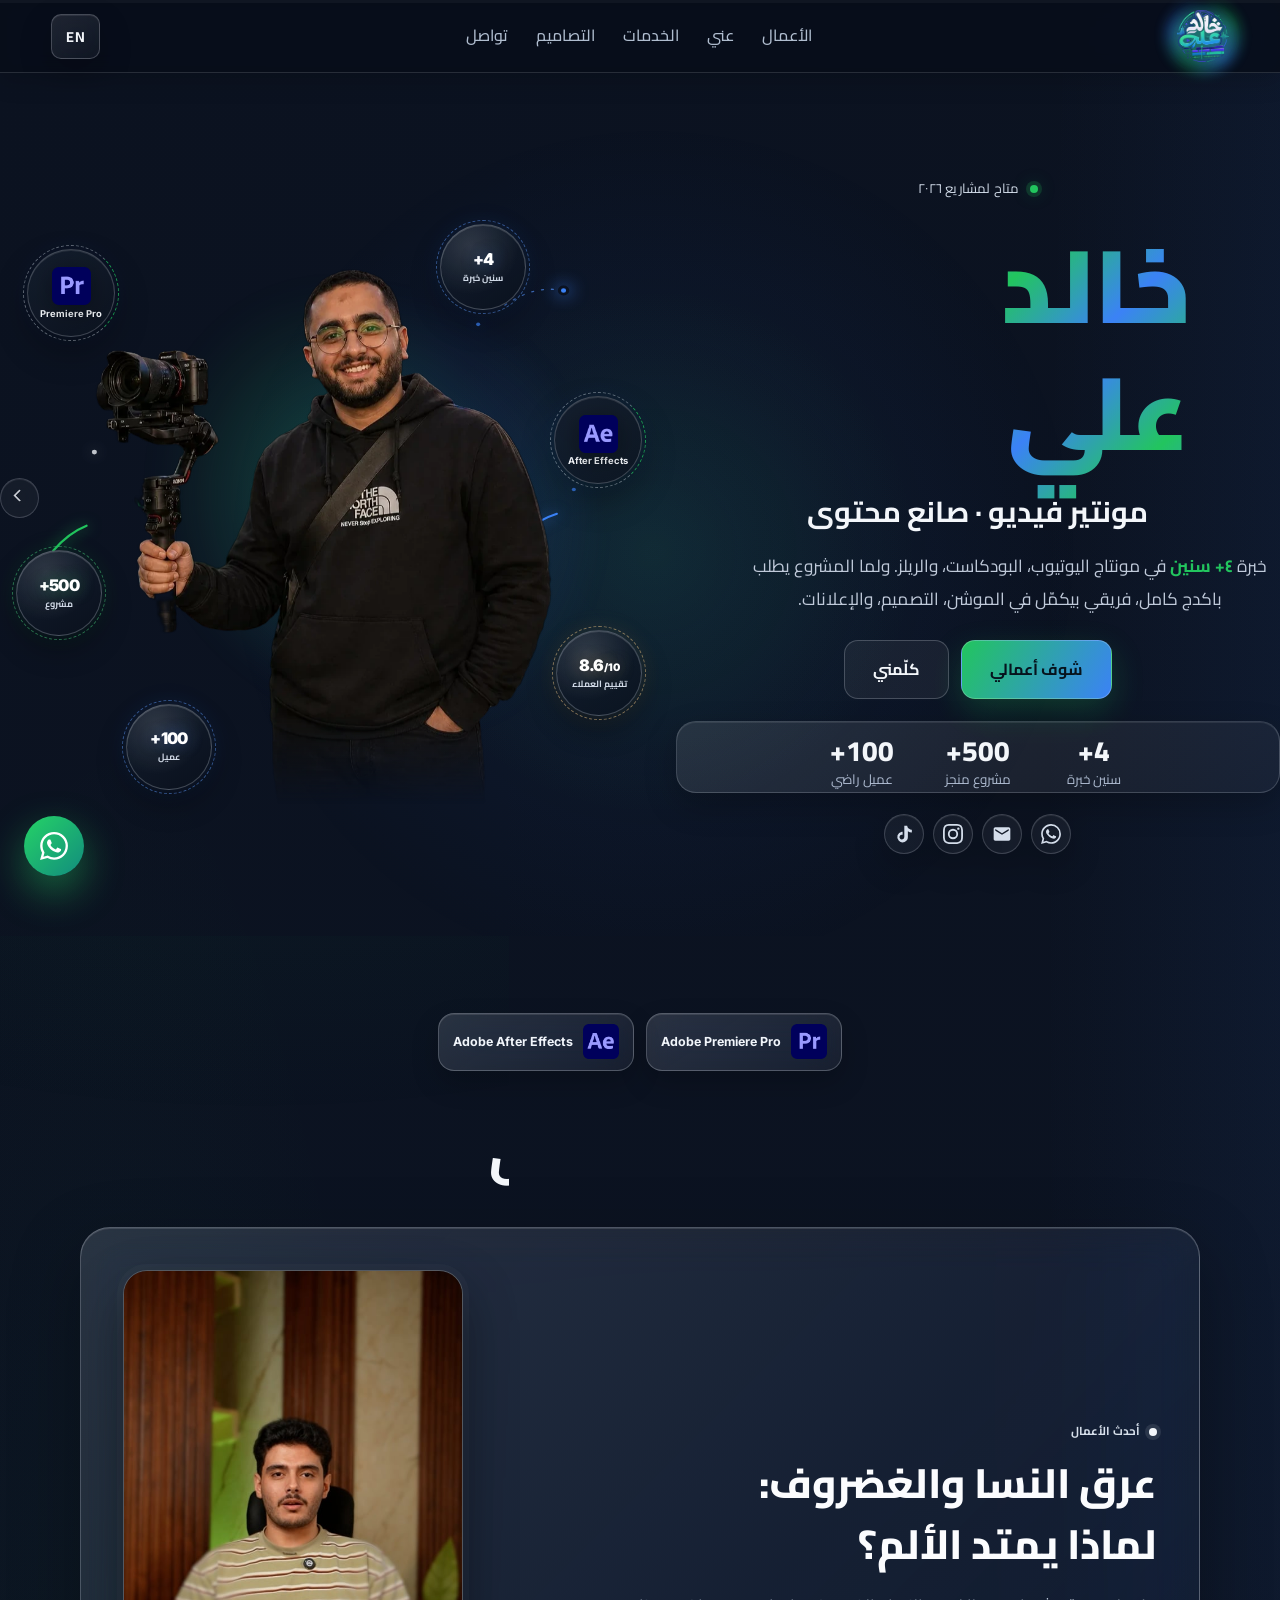
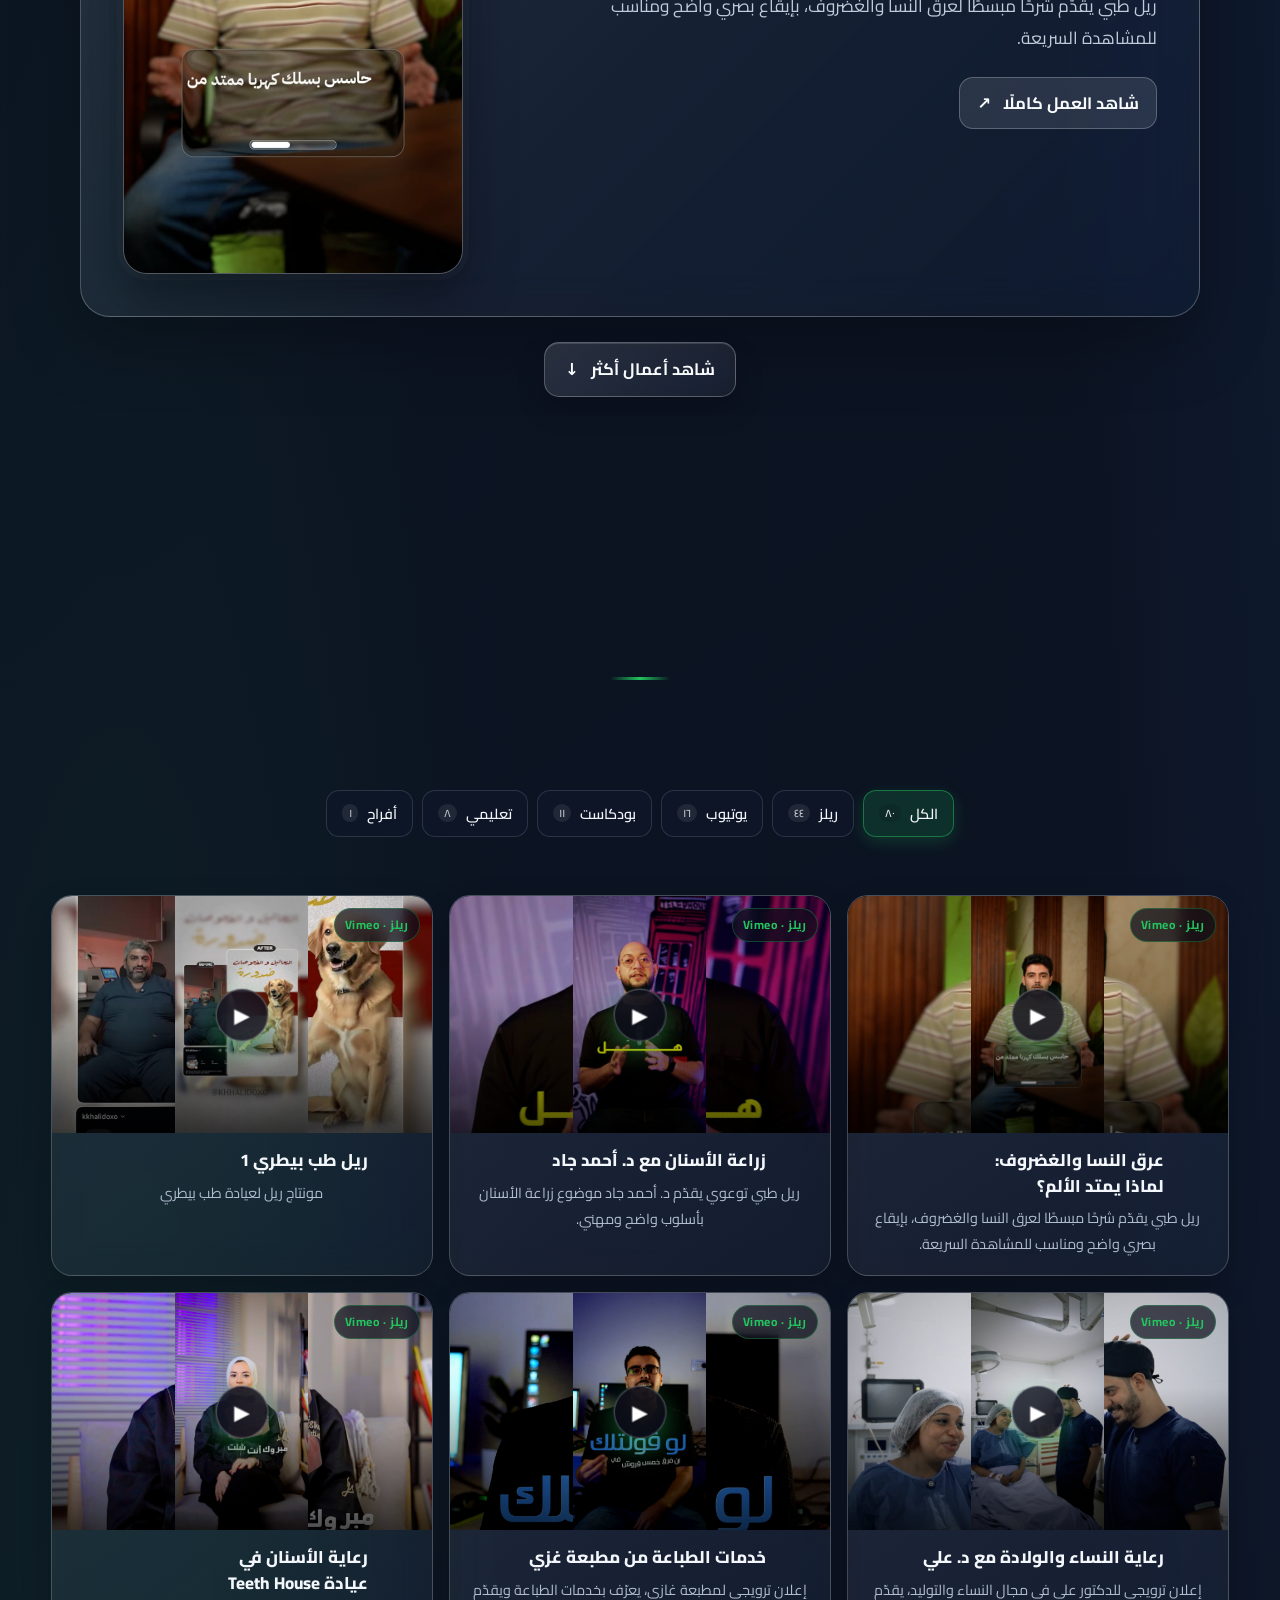
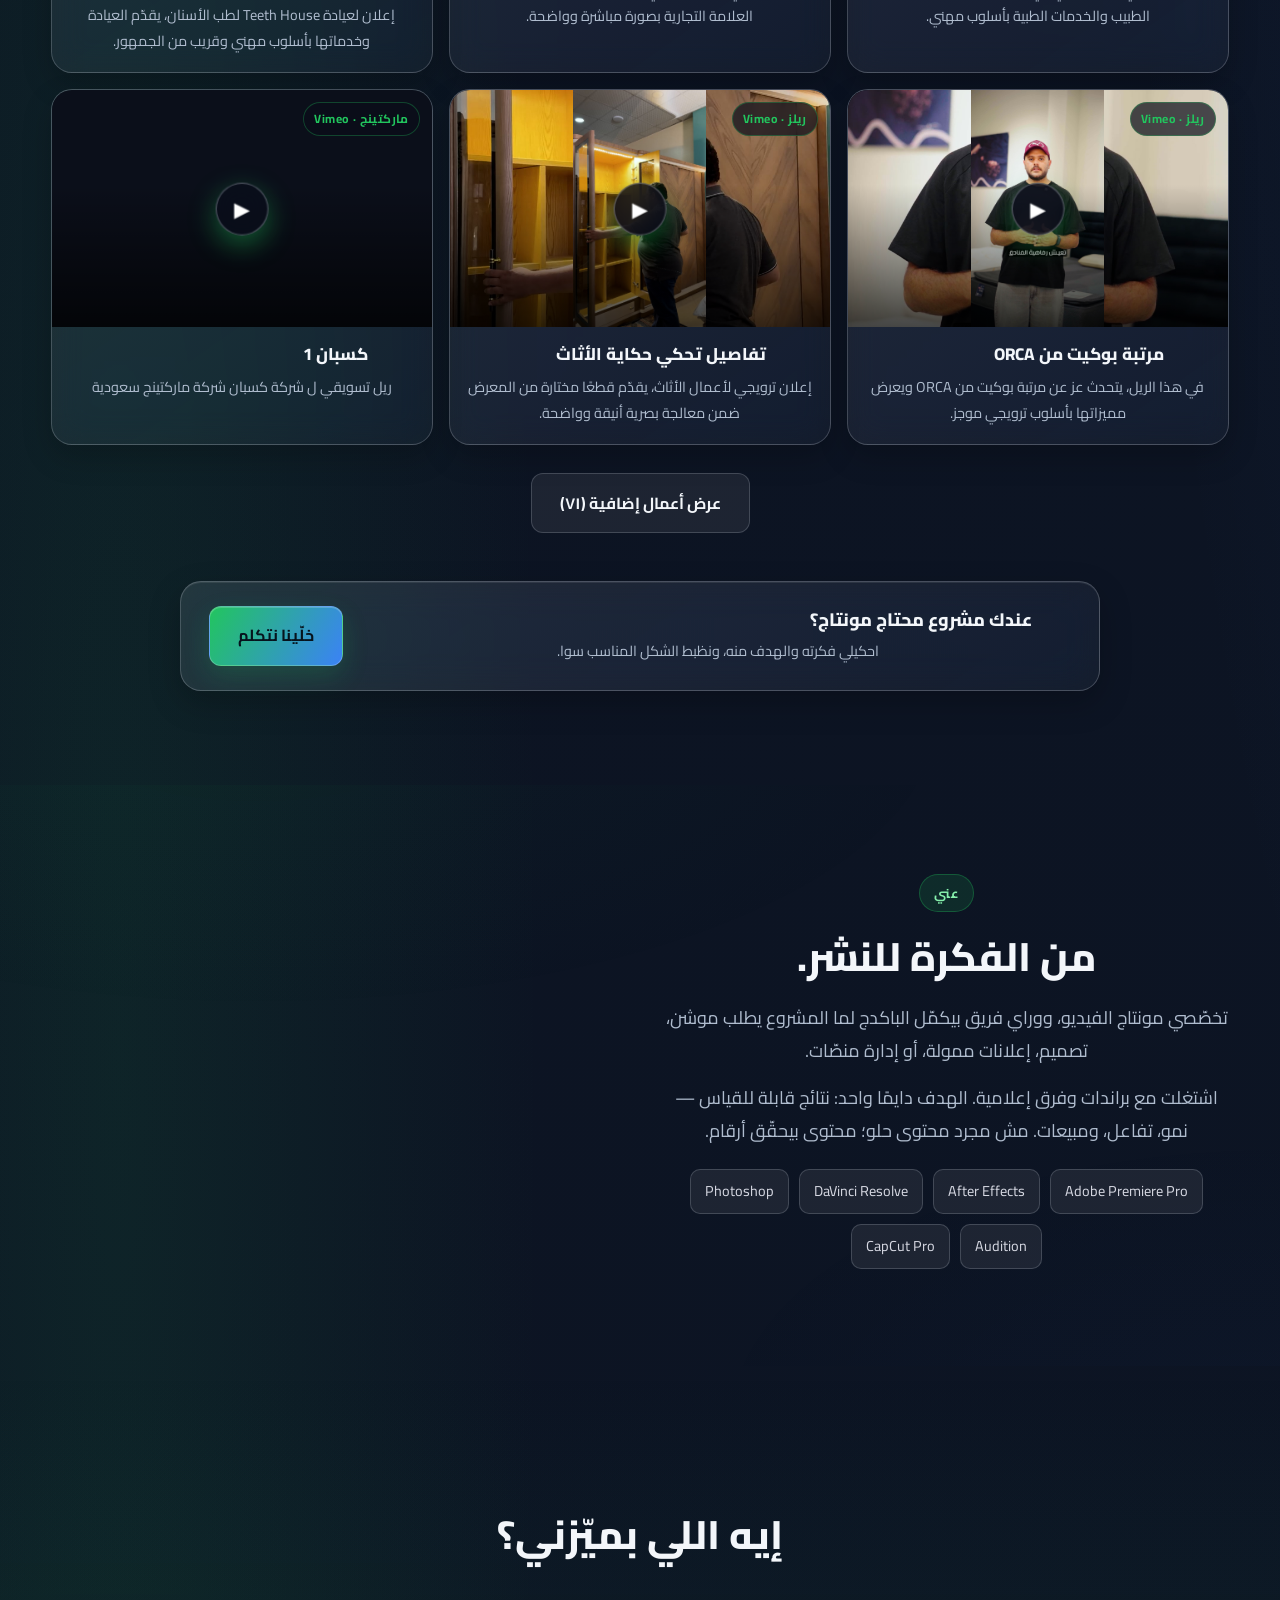
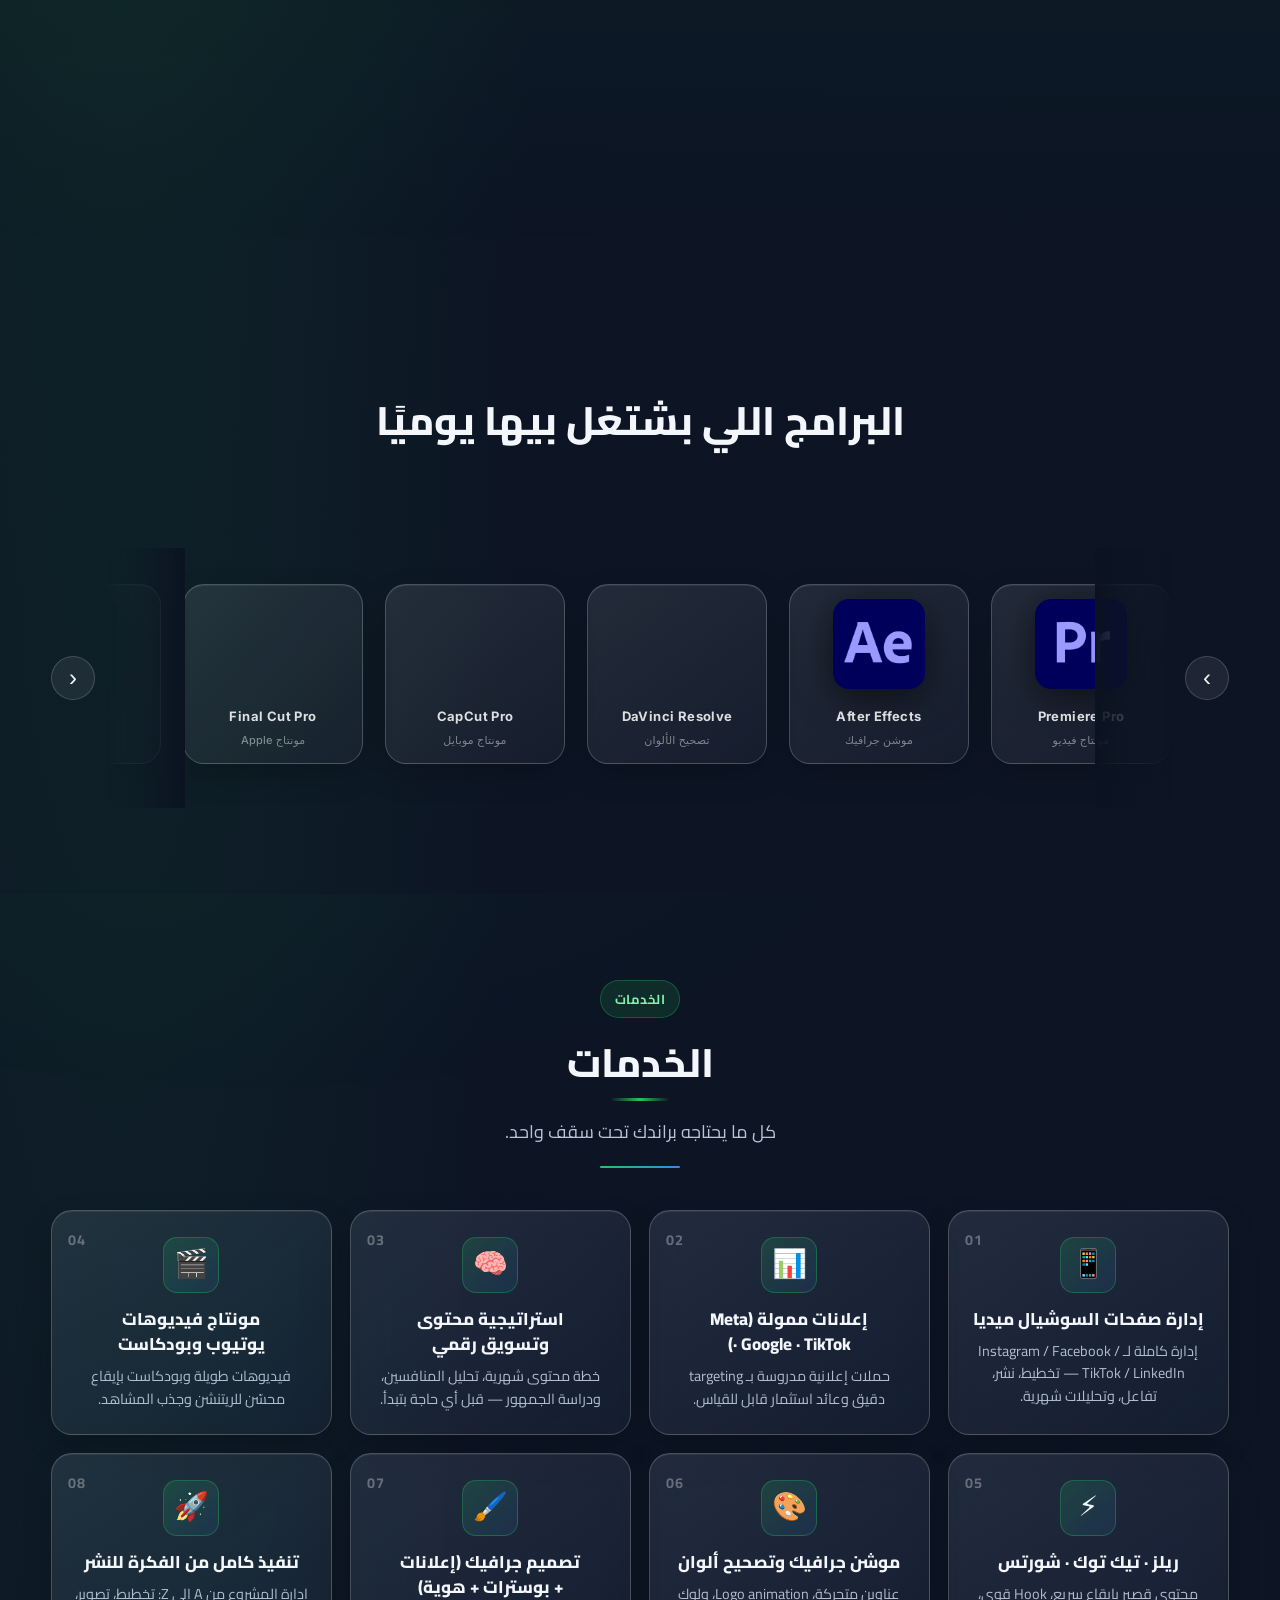
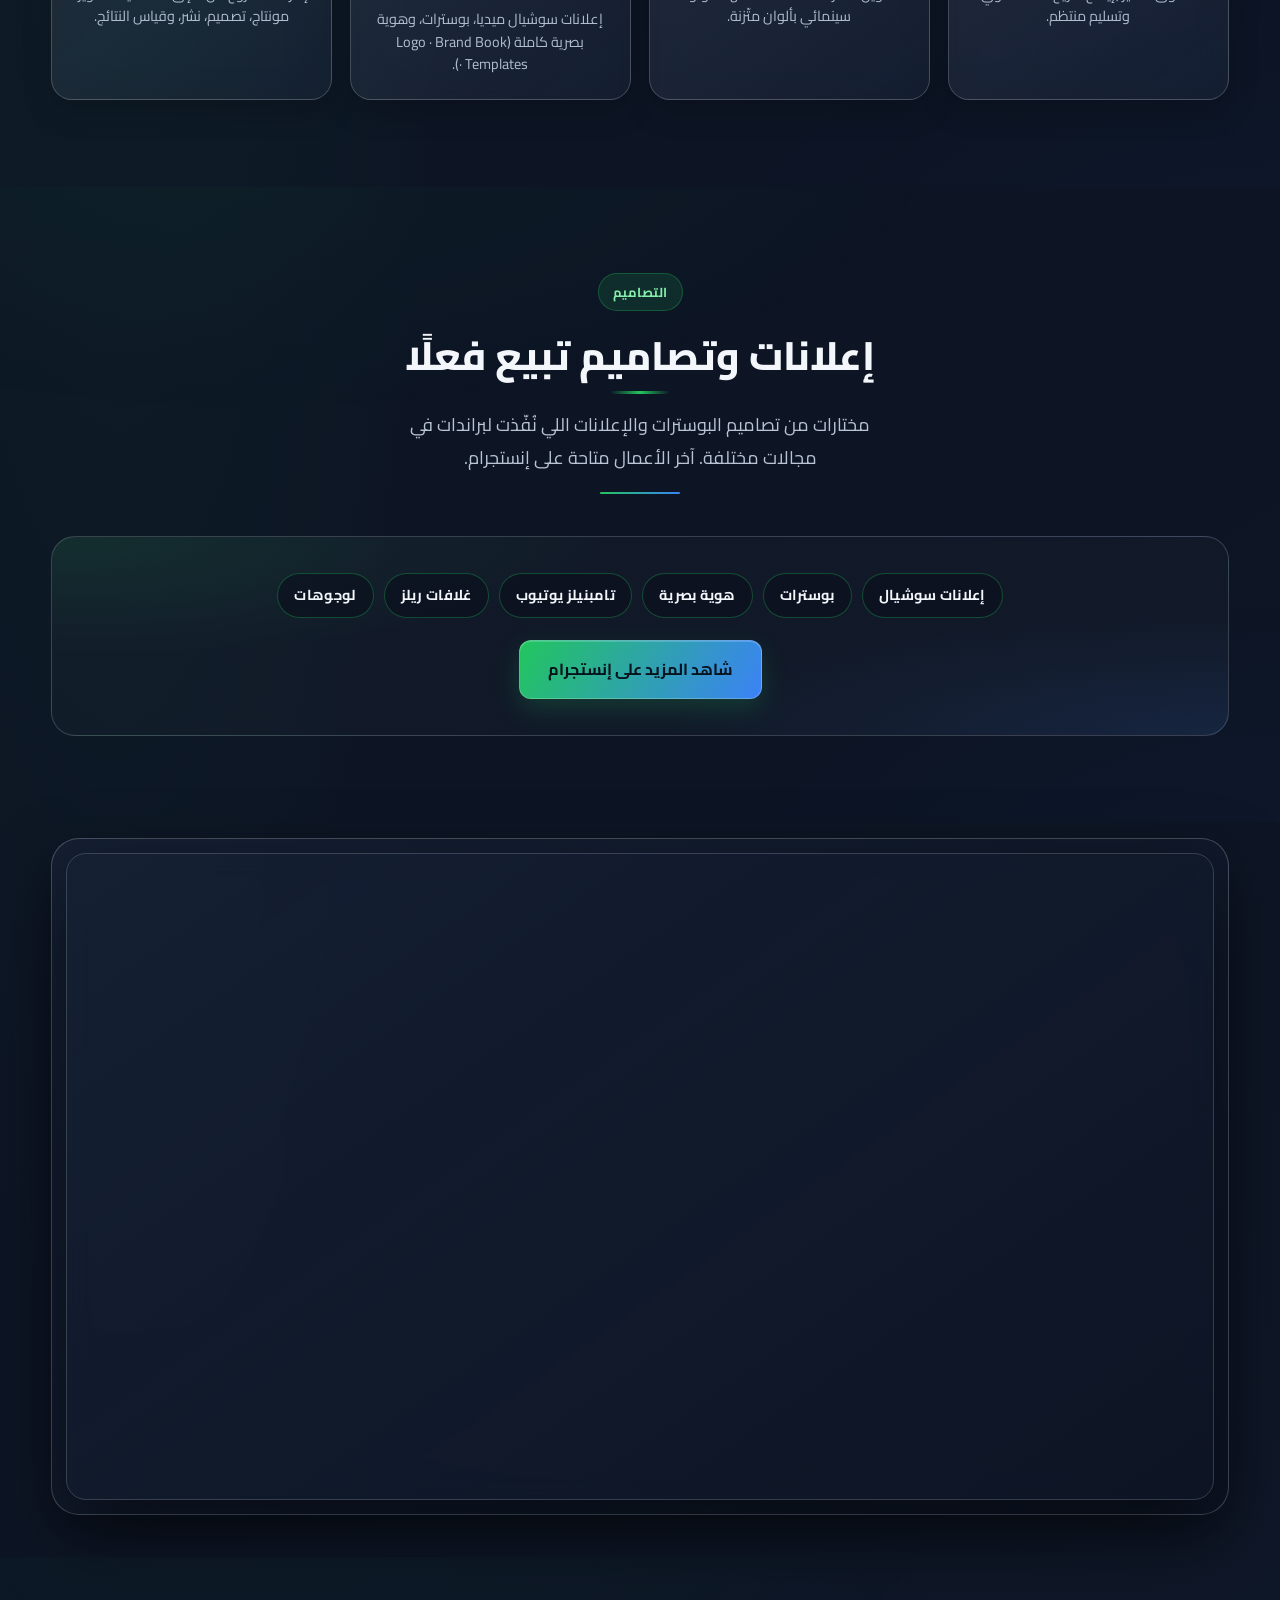
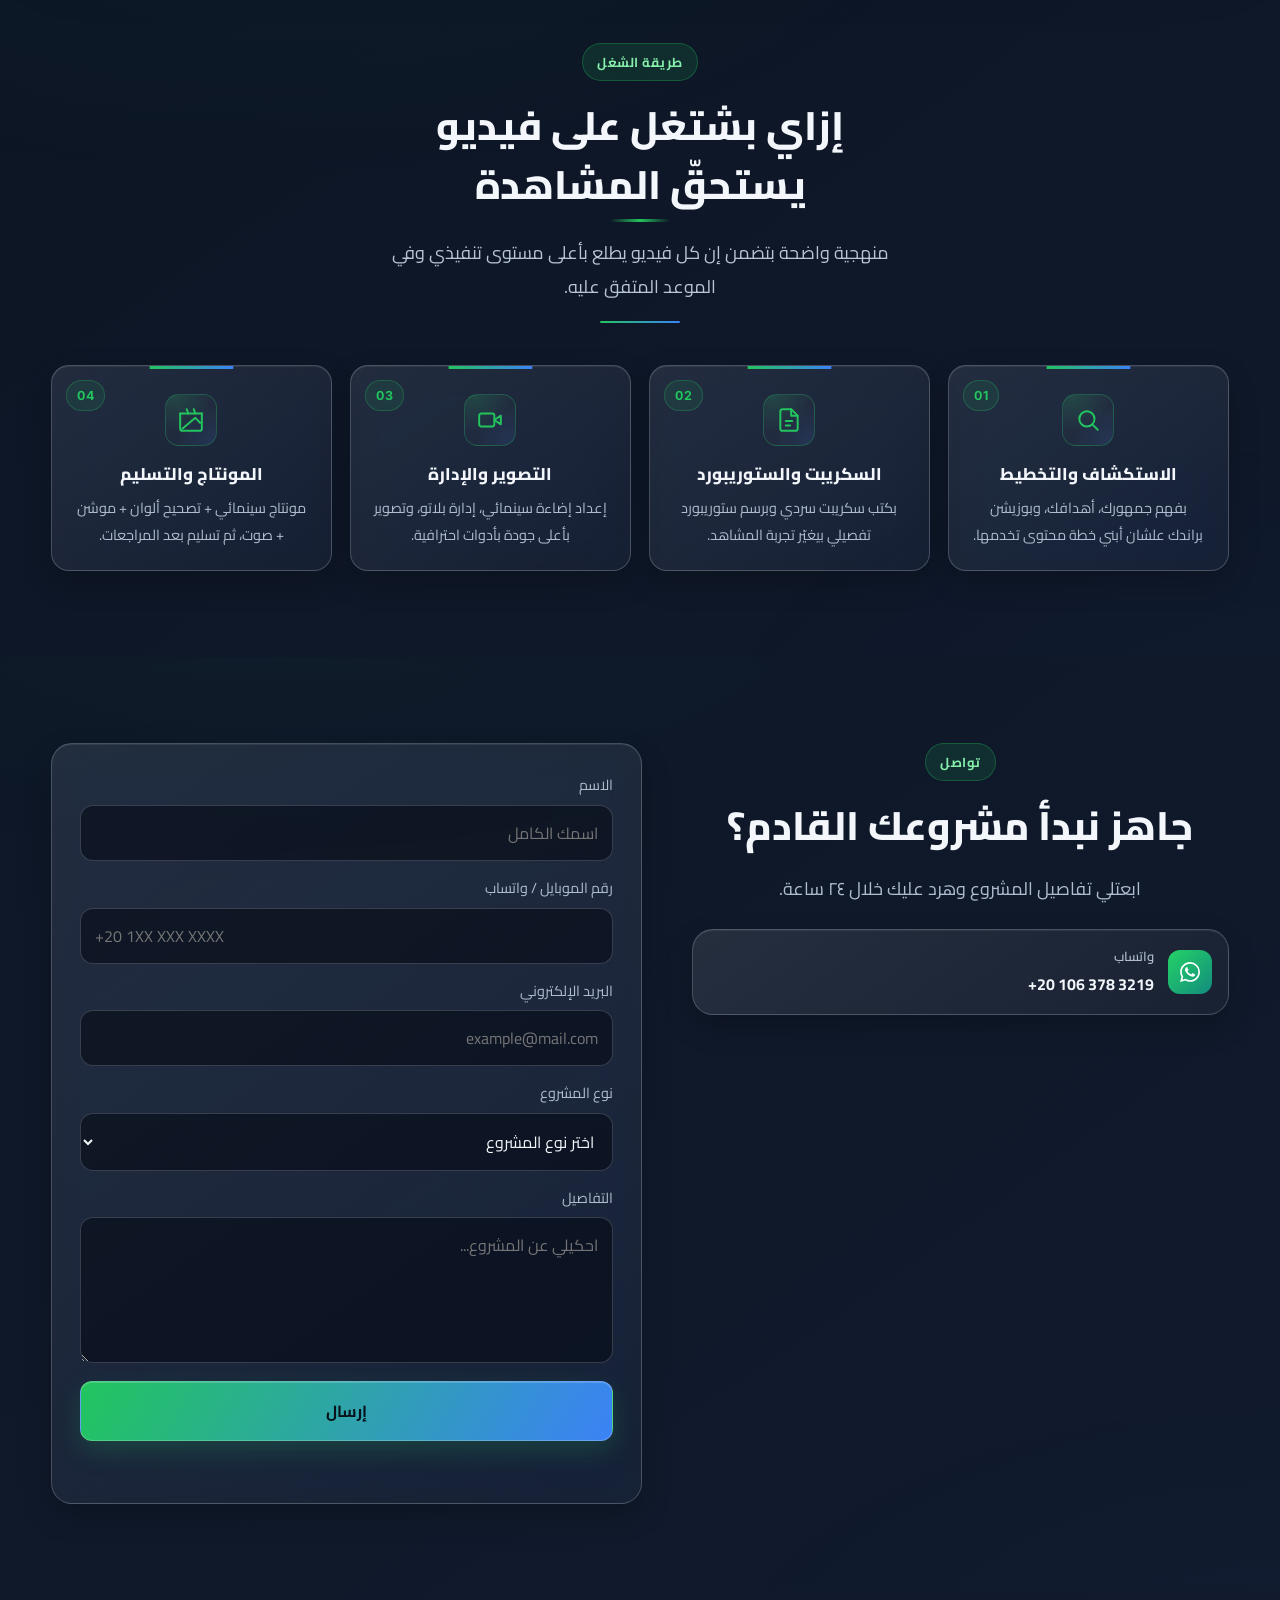
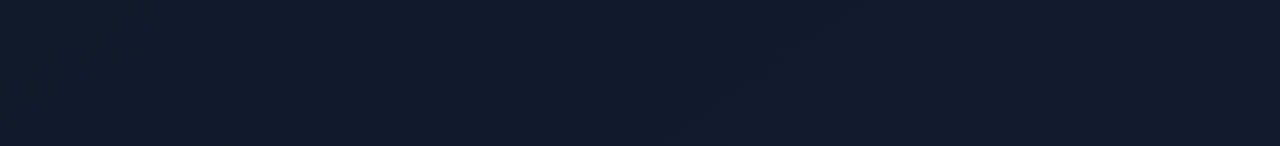
==== commit 4f48a144: "Add files via upload" ====
--- a/index.html
+++ b/index.html
@@ -37,12 +37,15 @@
   <!-- Fonts: Cairo (AR — clean geometric, used by most sites) + Inter (EN) — Google Fonts -->
   <link rel="preconnect" href="https://fonts.googleapis.com" />
   <link rel="preconnect" href="https://fonts.gstatic.com" crossorigin />
+  <link rel="preconnect" href="https://player.vimeo.com" crossorigin />
+  <link rel="preconnect" href="https://i.vimeocdn.com" crossorigin />
+  <link rel="preconnect" href="https://f.vimeocdn.com" crossorigin />
   <link href="https://fonts.googleapis.com/css2?family=Cairo:wght@300;400;500;600;700;800;900&family=Inter:wght@400;500;600;700;800&display=swap" rel="stylesheet" />
 
   <!-- Preload hero image (LCP, WebP with JPG fallback) -->
-  <link rel="preload" as="image" href="khaled-hero.webp" type="image/webp" fetchpriority="high" />
-
-  <link rel="stylesheet" href="styles.css?v=39" />
+  <link rel="preload" as="image" href="khaled-hero-cutout.webp" type="image/webp" fetchpriority="high" />
+
+  <link rel="stylesheet" href="styles.css?v=52" />
 
   <!-- Structured data: Person + ProfessionalService -->
   <script type="application/ld+json">
@@ -152,12 +155,11 @@
           <span class="logo-glow" aria-hidden="true"></span>
         </span>
       </a>
-      <nav class="nav-links" id="navLinks">
-        <a href="#home" data-i18n="nav.home">الرئيسية</a>
+      <nav class="nav-links" id="navLinks" aria-label="Main navigation">
+        <a href="#works" data-i18n="nav.works">الأعمال</a>
         <a href="#about" data-i18n="nav.about">عني</a>
-        <a href="#works" data-i18n="nav.works">الأعمال</a>
+        <a href="#services" data-i18n="nav.services">الخدمات</a>
         <a href="#designs" data-i18n="nav.designs">التصاميم</a>
-        <a href="#services" data-i18n="nav.services">الخدمات</a>
         <a href="#pricing" data-i18n="nav.pricing">الباقات</a>
         <a href="#contact" data-i18n="nav.contact">تواصل</a>
       </nav>
@@ -197,11 +199,11 @@
             <span data-i18n="stats.years">سنين خبرة</span>
           </li>
           <li>
-            <strong data-counter="500" data-suffix="+">490+</strong>
+            <strong data-counter="500" data-suffix="+">500+</strong>
             <span data-i18n="stats.projects">مشروع منجز</span>
           </li>
           <li>
-            <strong data-counter="100" data-suffix="+">90+</strong>
+            <strong data-counter="100" data-suffix="+">100+</strong>
             <span data-i18n="stats.clients">عميل سعيد</span>
           </li>
         </ul>
@@ -223,57 +225,138 @@
         </div>
       </div>
       <div class="hero-visual">
+        <div class="hero-orbit hero-orbit--outer" aria-hidden="true">
+          <svg viewBox="0 0 620 700" preserveAspectRatio="none">
+            <path class="orbit-line orbit-line--one" d="M91 248C111 224 137 213 169 211" />
+            <path class="orbit-line orbit-line--two" d="M481 136C502 120 519 116 538 120" />
+            <path class="orbit-dash" d="M42 405C55 388 69 378 85 374" />
+            <path class="orbit-dash orbit-dash--lower" d="M502 383C516 370 532 362 552 360" />
+            <circle class="orbit-node orbit-node--green" cx="169" cy="211" r="4" />
+            <circle class="orbit-node orbit-node--blue" cx="538" cy="120" r="4" />
+            <circle class="orbit-spark" cx="82" cy="297" r="2.5" />
+            <circle class="orbit-spark orbit-spark--blue" cx="455" cy="157" r="2" />
+            <circle class="orbit-spark orbit-spark--blue" cx="548" cy="338" r="2" />
+          </svg>
+        </div>
         <figure class="photo-card">
           <picture>
-            <source srcset="khaled-hero.webp" type="image/webp" />
-            <img src="khaled-hero.jpg" alt="Khaled Ali in studio" loading="eager" decoding="async" fetchpriority="high" width="1536" height="1024" />
+            <source srcset="khaled-hero-cutout.webp" type="image/webp" />
+            <img src="khaled-hero-cutout.png" alt="Khaled Ali with his camera" loading="eager" decoding="async" fetchpriority="high" width="890" height="949" />
           </picture>
-          <figcaption class="photo-meta">
-            <span class="meta-dot"></span>
-            <span data-i18n="hero.photo.meta">الاستوديو · جلسة مونتاج</span>
-          </figcaption>
         </figure>
-      </div>
-    </div>
-    <a class="scroll-hint" href="#about" aria-label="scroll">
+        <div class="hero-fact hero-fact--years" aria-hidden="true">
+          <strong>4+</strong><span data-i18n="hero.fact.years">سنين خبرة</span>
+        </div>
+        <div class="hero-fact hero-fact--projects" aria-hidden="true">
+          <strong>500+</strong><span data-i18n="hero.fact.projects">مشروع</span>
+        </div>
+        <div class="hero-fact hero-fact--clients" aria-hidden="true">
+          <strong>100+</strong><span data-i18n="hero.fact.clients">عميل</span>
+        </div>
+        <div class="hero-fact hero-fact--rating" aria-hidden="true">
+          <strong>8.6<span class="hero-fact-denom">/10</span></strong><span data-i18n="hero.fact.rating">تقييم العملاء</span>
+        </div>
+        <div class="hero-float hero-float--premiere" role="img" aria-label="Adobe Premiere Pro">
+          <img src="software-logos/premiere.png" alt="" width="40" height="40" />
+          <span>Premiere Pro</span>
+        </div>
+        <div class="hero-float hero-float--after-effects" role="img" aria-label="Adobe After Effects">
+          <img src="software-logos/after-effects.png" alt="" width="40" height="40" />
+          <span>After Effects</span>
+        </div>
+      </div>
+    </div>
+    <a class="scroll-hint" href="#latest" aria-label="scroll">
       <span></span>
     </a>
   </section>
 
-  <!-- Latest Work — auto-scrolling reel strip -->
-  <section class="section latest-section" id="latest" aria-labelledby="latestTitle">
+  <!-- Latest work: preload the muted reel early so it is ready when this section appears. -->
+  <section class="section latest-work-section" id="latest" aria-labelledby="latestWorkTitle">
+    <div class="container latest-work-container">
+      <div class="latest-work-head">
+        <div class="latest-work-tools" role="group" aria-label="برامج المونتاج والموشن">
+          <div class="latest-work-tool latest-work-tool--premiere">
+            <img src="software-logos/premiere.png" alt="" width="48" height="48" decoding="async" />
+            <span>Adobe Premiere Pro</span>
+          </div>
+          <div class="latest-work-tool latest-work-tool--after-effects">
+            <img src="software-logos/after-effects.png" alt="" width="48" height="48" decoding="async" />
+            <span>Adobe After Effects</span>
+          </div>
+        </div>
+        <p class="latest-work-eyebrow" id="latestWorkEyebrow">مختار من أحدث الريلز</p>
+        <h2 id="latestWorkTitle">أحدث الأعمال</h2>
+      </div>
+
+      <article class="latest-work-feature" id="latestWorkFeature">
+        <div class="latest-work-copy">
+          <span class="latest-work-live"><i aria-hidden="true"></i><span id="latestWorkLabel">أحدث الأعمال</span></span>
+          <h3 id="latestWorkProjectTitle">عرق النسا والغضروف: لماذا يمتد الألم؟</h3>
+          <p id="latestWorkCaption">ريل طبي يقدّم شرحًا مبسطًا لعرق النسا والغضروف، بإيقاع بصري واضح ومناسب للمشاهدة السريعة.</p>
+          <a class="latest-work-link" id="latestWorkOpen" href="https://vimeo.com/1237988191?share=copy&amp;fl=sv&amp;fe=ci" target="_blank" rel="noopener noreferrer">
+            <span id="latestWorkLinkLabel">شاهد العمل كاملًا</span><span aria-hidden="true">↗</span>
+          </a>
+        </div>
+        <div class="latest-work-media" id="latestWorkMedia">
+          <div class="latest-work-player" id="latestWorkPlayer" data-video-url="">
+            <img id="latestWorkPoster" src="reel-vimeo-1237988191.jpg" alt="" loading="eager" fetchpriority="high" decoding="async" />
+          </div>
+          <span class="latest-work-media-glint" aria-hidden="true"></span>
+        </div>
+      </article>
+      <div class="latest-work-more">
+        <a class="latest-work-more-button" href="#works">
+          <span id="latestWorkMoreLabel">شاهد أعمال أكثر</span><span aria-hidden="true">↓</span>
+        </a>
+      </div>
+    </div>
+  </section>
+
+  <!-- Works -->
+  <section class="section works" id="works" aria-labelledby="worksTitle">
     <div class="container">
-      <div class="section-head section-head-tight">
-        <span class="section-tag" data-i18n="latest.tag">مقتطفات</span>
-        <h2 id="latestTitle" data-i18n="latest.title">أحدث الأعمال</h2>
-        <p class="lead" data-i18n="latest.lead">آخر اللي اشتغلت عليه — اضغط على أي لقطة عشان تشوف الشغل كامل تحت.</p>
-      </div>
-      <div class="latest-strip" id="latestStrip">
-        <button class="latest-arrow latest-prev" type="button" aria-label="prev">‹</button>
-        <div class="latest-viewport">
-          <div class="latest-track" id="latestTrack" role="list" aria-label="Latest work"></div>
-          <div class="latest-fade latest-fade-start" aria-hidden="true"></div>
-          <div class="latest-fade latest-fade-end" aria-hidden="true"></div>
-        </div>
-        <button class="latest-arrow latest-next" type="button" aria-label="next">›</button>
-      </div>
-    </div>
-  </section>
-
-  <!-- Behind the scenes strip -->
-  <section class="bts-strip" id="bts" aria-label="Behind the scenes">
-    <div class="container">
-      <figure class="bts-figure">
-        <picture>
-          <source srcset="khaled-bts.webp" type="image/webp" />
-          <img src="khaled-bts.jpg" alt="Behind the scenes" loading="lazy" decoding="async" width="1536" height="1024" />
-        </picture>
-        <figcaption class="bts-caption">
-          <span class="bts-tag" data-i18n="bts.tag">وراء الكاميرا</span>
-          <h3 data-i18n="bts.title">لقطات في سياقها الصحيح</h3>
-          <p data-i18n="bts.desc">إعداد إضاءة، إدارة بلاتو، وتصوير بأدوات احترافية.</p>
-        </figcaption>
-      </figure>
+      <div class="section-head">
+        <span class="section-tag" data-i18n="works.tag">الأعمال</span>
+        <h2 id="worksTitle" data-i18n="works.title">شغل اتعمل عشان يخلّي الفكرة توصل</h2>
+        <p class="lead" data-i18n="works.lead">اختار نوع الفيديو اللي بتدور عليه، وبعدها اضغط على أي عمل عشان تشوفه.</p>
+      </div>
+
+      <div class="filters" id="filters" role="group" aria-label="Project categories">
+        <button class="chip active" type="button" data-filter="all" aria-pressed="true"><span class="filter-label" data-i18n="filter.all">الكل</span><span class="filter-count" data-filter-count="all">0</span></button>
+        <button class="chip" type="button" data-filter="reels" aria-pressed="false"><span class="filter-label" data-i18n="filter.reels">ريلز</span><span class="filter-count" data-filter-count="reels">0</span></button>
+        <button class="chip" type="button" data-filter="longyt" aria-pressed="false"><span class="filter-label" data-i18n="filter.longyt">يوتيوب</span><span class="filter-count" data-filter-count="longyt">0</span></button>
+        <button class="chip" type="button" data-filter="podcast" aria-pressed="false"><span class="filter-label" data-i18n="filter.podcast">بودكاست</span><span class="filter-count" data-filter-count="podcast">0</span></button>
+        <button class="chip" type="button" data-filter="edu" aria-pressed="false"><span class="filter-label" data-i18n="filter.edu">تعليمي</span><span class="filter-count" data-filter-count="edu">0</span></button>
+        <button class="chip" type="button" data-filter="wedding" aria-pressed="false"><span class="filter-label" data-i18n="filter.wedding">أفراح</span><span class="filter-count" data-filter-count="wedding">0</span></button>
+      </div>
+
+      <div class="reel-subfilter" id="reelSubfilterWrap" hidden>
+        <label for="reelSubfilter" data-i18n="works.reels-filter">تخصص الريل</label>
+        <select id="reelSubfilter">
+          <option value="all" data-i18n="subfilter.all">كل الريلز</option>
+          <option value="medical" data-i18n="subfilter.medical">طبي</option>
+          <option value="educational" data-i18n="subfilter.educational">تعليمي</option>
+          <option value="marketing" data-i18n="subfilter.marketing">ماركتينج</option>
+          <option value="ai" data-i18n="subfilter.ai">AI</option>
+          <option value="general" data-i18n="subfilter.general">عام</option>
+        </select>
+      </div>
+
+      <p class="gallery-status" id="galleryStatus" aria-live="polite"></p>
+      <div class="gallery" id="gallery">
+        <!-- Cards generated dynamically via JS -->
+      </div>
+      <div class="gallery-more-wrap" id="galleryMoreWrap">
+        <button class="btn btn-ghost gallery-more" id="galleryMore" type="button" hidden data-i18n="works.more">عرض أعمال إضافية</button>
+      </div>
+      <div class="works-cta">
+        <div>
+          <h3 data-i18n="works.cta-title">عندك مشروع محتاج مونتاج؟</h3>
+          <p data-i18n="works.cta-lead">احكيلي فكرته والهدف منه، ونظبط الشكل المناسب سوا.</p>
+        </div>
+        <a class="btn btn-primary magnetic" href="#contact" data-i18n="works.cta-button">خلّينا نتكلم</a>
+      </div>
     </div>
   </section>
 
@@ -331,7 +414,25 @@
     </div>
   </section>
 
-  <!-- Software / tools logos — marquee with motion -->
+  <!-- Skills -->
+  <section class="section skills-section" id="skills">
+    <div class="container">
+      <div class="section-head">
+        <span class="section-tag" data-i18n="skills.tag">المهارات</span>
+        <h2 data-i18n="skills.title">إيه اللي بميّزني؟</h2>
+      </div>
+      <div class="skills">
+        <div class="skill"><span class="skill-ico">✦</span><span data-i18n="skills.s1">السرد البصري والإيقاع</span></div>
+        <div class="skill"><span class="skill-ico">✦</span><span data-i18n="skills.s2">رؤية إبداعية</span></div>
+        <div class="skill"><span class="skill-ico">✦</span><span data-i18n="skills.s3">تركيز عالي على التفاصيل</span></div>
+        <div class="skill"><span class="skill-ico">✦</span><span data-i18n="skills.s4">قيادة فريق وإدارة شغل</span></div>
+        <div class="skill"><span class="skill-ico">✦</span><span data-i18n="skills.s5">سرعة تنفيذ والتزام بالمواعيد</span></div>
+        <div class="skill"><span class="skill-ico">✦</span><span data-i18n="skills.s6">حل المشاكل</span></div>
+      </div>
+    </div>
+  </section>
+
+  <!-- Software and tools -->
   <section class="section software-section" id="software" aria-labelledby="softwareTitle">
     <div class="container">
       <div class="section-head section-head-tight">
@@ -347,61 +448,6 @@
           <div class="software-fade software-fade-end" aria-hidden="true"></div>
         </div>
         <button class="software-arrow software-next" type="button" aria-label="next">›</button>
-      </div>
-    </div>
-  </section>
-
-  <!-- Works -->
-  <section class="section works" id="works">
-    <div class="container">
-      <div class="section-head">
-        <span class="section-tag" data-i18n="works.tag">الأعمال</span>
-        <h2 data-i18n="works.title">آخر الأعمال — حلقات بودكاست وريلز</h2>
-        <p class="lead" data-i18n="works.lead">اضغط على أي فيديو يشتغل جوّا الموقع — دي نماذج من حلقات البودكاست وأمثلة على مونتاج الريلز.</p>
-      </div>
-
-      <div class="filters" id="filters">
-        <button class="chip active" data-filter="all" data-i18n="filter.all">الكل</button>
-        <button class="chip" data-filter="podcast" data-i18n="filter.podcast">بودكاست</button>
-        <button class="chip" data-filter="reels" data-i18n="filter.reels">ريلز</button>
-        <button class="chip" data-filter="longyt" data-i18n="filter.longyt">يوتيوب طويلة</button>
-        <button class="chip" data-filter="edu" data-i18n="filter.edu">تعليمي</button>
-        <button class="chip" data-filter="wedding" data-i18n="filter.wedding">أفراح</button>
-      </div>
-
-      <div class="subfilters" id="subfilters" hidden>
-        <button class="chip chip-sm active" data-subfilter="all" data-i18n="subfilter.all">كل الريلز</button>
-        <button class="chip chip-sm" data-subfilter="medical" data-i18n="subfilter.medical">طبي</button>
-        <button class="chip chip-sm" data-subfilter="educational" data-i18n="subfilter.educational">تعليمي</button>
-        <button class="chip chip-sm" data-subfilter="marketing" data-i18n="subfilter.marketing">ماركتينج</button>
-        <button class="chip chip-sm" data-subfilter="ai" data-i18n="subfilter.ai">AI</button>
-        <button class="chip chip-sm" data-subfilter="general" data-i18n="subfilter.general">عام</button>
-      </div>
-
-      <div class="gallery" id="gallery">
-        <!-- Cards generated dynamically via JS -->
-      </div>
-    </div>
-  </section>
-
-  <!-- Designs -->
-  <section class="section designs" id="designs">
-    <div class="container">
-      <div class="section-head">
-        <span class="section-tag" data-i18n="designs.tag">التصاميم</span>
-        <h2 data-i18n="designs.title">إعلانات وتصاميم بتبيع</h2>
-        <p class="lead" data-i18n="designs.lead">مختارات من تصاميم البوسترات والإعلانات اللي اتنفّذت لبراندات مختلفة. تقدر تشوف أحدث الأعمال على إنستجرام.</p>
-      </div>
-      <div class="designs-cta-band">
-        <ul class="design-tags">
-          <li data-i18n="designs.tag1">Social Ads</li>
-          <li data-i18n="designs.tag2">Posters</li>
-          <li data-i18n="designs.tag3">Brand Identity</li>
-          <li data-i18n="designs.tag4">YouTube Thumbnails</li>
-          <li data-i18n="designs.tag5">Reels Covers</li>
-          <li data-i18n="designs.tag6">Logos</li>
-        </ul>
-        <a href="https://instagram.com/kkhalidoxo" target="_blank" rel="noopener" class="btn btn-primary magnetic" data-i18n="designs.cta">شاهد المزيد على إنستجرام</a>
       </div>
     </div>
   </section>
@@ -467,6 +513,102 @@
     </div>
   </section>
 
+  <!-- Designs -->
+  <section class="section designs" id="designs">
+    <div class="container">
+      <div class="section-head">
+        <span class="section-tag" data-i18n="designs.tag">التصاميم</span>
+        <h2 data-i18n="designs.title">إعلانات وتصاميم بتبيع</h2>
+        <p class="lead" data-i18n="designs.lead">مختارات من تصاميم البوسترات والإعلانات اللي اتنفّذت لبراندات مختلفة. تقدر تشوف أحدث الأعمال على إنستجرام.</p>
+      </div>
+      <div class="designs-cta-band">
+        <ul class="design-tags">
+          <li data-i18n="designs.tag1">Social Ads</li>
+          <li data-i18n="designs.tag2">Posters</li>
+          <li data-i18n="designs.tag3">Brand Identity</li>
+          <li data-i18n="designs.tag4">YouTube Thumbnails</li>
+          <li data-i18n="designs.tag5">Reels Covers</li>
+          <li data-i18n="designs.tag6">Logos</li>
+        </ul>
+        <a href="https://instagram.com/kkhalidoxo" target="_blank" rel="noopener" class="btn btn-primary magnetic" data-i18n="designs.cta">شاهد المزيد على إنستجرام</a>
+      </div>
+    </div>
+  </section>
+
+  <!-- Behind the scenes strip -->
+  <section class="bts-strip" id="bts" aria-label="Behind the scenes">
+    <div class="container">
+      <figure class="bts-figure">
+        <picture>
+          <source srcset="khaled-bts.webp" type="image/webp" />
+          <img src="khaled-bts.jpg" alt="Behind the scenes" loading="lazy" decoding="async" width="1536" height="1024" />
+        </picture>
+        <figcaption class="bts-caption">
+          <span class="bts-tag" data-i18n="bts.tag">وراء الكاميرا</span>
+          <h3 data-i18n="bts.title">لقطات في سياقها الصحيح</h3>
+          <p data-i18n="bts.desc">إعداد إضاءة، إدارة بلاتو، وتصوير بأدوات احترافية.</p>
+        </figcaption>
+      </figure>
+    </div>
+  </section>
+
+  <!-- Process -->
+  <section class="section process" id="process">
+    <div class="container">
+      <div class="section-head">
+        <span class="section-tag" data-i18n="process.tag">طريقة الشغل</span>
+        <h2 data-i18n="process.title">إزاي بشتغل على فيديو يستحقّ المشاهدة؟</h2>
+        <p class="lead" data-i18n="process.lead">عملية واضحة ومدروسة بتضمن إن كل فيديو يطلع بأعلى جودة وفي الموعد.</p>
+      </div>
+      <div class="process-grid">
+        <article class="step" data-step="01">
+          <span class="step-badge" aria-hidden="true">01</span>
+          <div class="step-icon" aria-hidden="true">
+            <svg viewBox="0 0 24 24" fill="none" stroke="currentColor" stroke-width="1.8" stroke-linecap="round" stroke-linejoin="round"><circle cx="11" cy="11" r="7"></circle><path d="m21 21-4.3-4.3"></path></svg>
+          </div>
+          <h3 data-i18n="process.s1.t">الاستكشاف والتخطيط</h3>
+          <p data-i18n="process.s1.d">بفهم جمهورك، أهدافك، وبوزيشن براندك علشان أبني خطة محتوى تخدمها.</p>
+        </article>
+        <article class="step" data-step="02">
+          <span class="step-badge" aria-hidden="true">02</span>
+          <div class="step-icon" aria-hidden="true">
+            <svg viewBox="0 0 24 24" fill="none" stroke="currentColor" stroke-width="1.8" stroke-linecap="round" stroke-linejoin="round"><path d="M14 2H6a2 2 0 0 0-2 2v16a2 2 0 0 0 2 2h12a2 2 0 0 0 2-2V8z"></path><path d="M14 2v6h6"></path><path d="M9 13h6"></path><path d="M9 17h4"></path></svg>
+          </div>
+          <h3 data-i18n="process.s2.t">السكريبت والستوريبورد</h3>
+          <p data-i18n="process.s2.d">بكتب سكريبت سردي وبرسم ستوريبورد تفصيلي بيغيّر تجربة المشاهد.</p>
+        </article>
+        <article class="step" data-step="03">
+          <span class="step-badge" aria-hidden="true">03</span>
+          <div class="step-icon" aria-hidden="true">
+            <svg viewBox="0 0 24 24" fill="none" stroke="currentColor" stroke-width="1.8" stroke-linecap="round" stroke-linejoin="round"><path d="m22 8-6 4 6 4V8Z"></path><rect x="2" y="6" width="14" height="12" rx="2" ry="2"></rect></svg>
+          </div>
+          <h3 data-i18n="process.s3.t">التصوير والإدارة</h3>
+          <p data-i18n="process.s3.d">إعداد إضاءة سينمائي، إدارة بلاتو، وتصوير بأعلى جودة بأدوات احترافية.</p>
+        </article>
+        <article class="step" data-step="04">
+          <span class="step-badge" aria-hidden="true">04</span>
+          <div class="step-icon" aria-hidden="true">
+            <svg viewBox="0 0 24 24" fill="none" stroke="currentColor" stroke-width="1.8" stroke-linecap="round" stroke-linejoin="round"><path d="M20.4 14.5 16 10 4 20"></path><path d="M2 6h20"></path><path d="m8 2 1.5 4"></path><path d="m14.5 2 1.5 4"></path><path d="M2 6v14a2 2 0 0 0 2 2h16a2 2 0 0 0 2-2V6"></path></svg>
+          </div>
+          <h3 data-i18n="process.s4.t">المونتاج والتسليم</h3>
+          <p data-i18n="process.s4.d">مونتاج سينمائي + تصحيح ألوان + موشن + صوت، ثم تسليم بعد المراجعات.</p>
+        </article>
+      </div>
+    </div>
+  </section>
+
+  <!-- Testimonials — WhatsApp-style chat bubbles -->
+  <section class="section testimonials" id="testimonials">
+    <div class="container">
+      <div class="section-head">
+        <span class="section-tag" data-i18n="testimonials.tag">آراء العملاء</span>
+        <h2 data-i18n="testimonials.title">ناس اشتغلت معاهم بتقول إيه؟</h2>
+        <p class="lead" data-i18n="testimonials.lead">رسايل وصلتني فعلاً من شركاء الشغل بعد ما اتسلّمت المشاريع.</p>
+      </div>
+      <div class="wa-chat-grid" id="waChatGrid" aria-label="آراء العملاء"></div>
+    </div>
+  </section>
+
   <!-- Pricing -->
   <section class="section pricing" id="pricing">
     <div class="container">
@@ -875,82 +1017,6 @@
 
       <!-- Pricing footer note -->
       <p class="pricing-note" data-i18n="pricing.note">💡 جميع الباقات تشمل محتوى بصري احترافي (تصميم + مونتاج) لبناء هوية قوية وزيادة الوصول والمبيعات</p>
-    </div>
-  </section>
-
-
-  <!-- Process -->
-  <section class="section process" id="process">
-    <div class="container">
-      <div class="section-head">
-        <span class="section-tag" data-i18n="process.tag">طريقة الشغل</span>
-        <h2 data-i18n="process.title">إزاي بشتغل على فيديو يستحقّ المشاهدة؟</h2>
-        <p class="lead" data-i18n="process.lead">عملية واضحة ومدروسة بتضمن إن كل فيديو يطلع بأعلى جودة وفي الموعد.</p>
-      </div>
-      <div class="process-grid">
-        <article class="step" data-step="01">
-          <span class="step-badge" aria-hidden="true">01</span>
-          <div class="step-icon" aria-hidden="true">
-            <svg viewBox="0 0 24 24" fill="none" stroke="currentColor" stroke-width="1.8" stroke-linecap="round" stroke-linejoin="round"><circle cx="11" cy="11" r="7"></circle><path d="m21 21-4.3-4.3"></path></svg>
-          </div>
-          <h3 data-i18n="process.s1.t">الاستكشاف والتخطيط</h3>
-          <p data-i18n="process.s1.d">بفهم جمهورك، أهدافك، وبوزيشن براندك علشان أبني خطة محتوى تخدمها.</p>
-        </article>
-        <article class="step" data-step="02">
-          <span class="step-badge" aria-hidden="true">02</span>
-          <div class="step-icon" aria-hidden="true">
-            <svg viewBox="0 0 24 24" fill="none" stroke="currentColor" stroke-width="1.8" stroke-linecap="round" stroke-linejoin="round"><path d="M14 2H6a2 2 0 0 0-2 2v16a2 2 0 0 0 2 2h12a2 2 0 0 0 2-2V8z"></path><path d="M14 2v6h6"></path><path d="M9 13h6"></path><path d="M9 17h4"></path></svg>
-          </div>
-          <h3 data-i18n="process.s2.t">السكريبت والستوريبورد</h3>
-          <p data-i18n="process.s2.d">بكتب سكريبت سردي وبرسم ستوريبورد تفصيلي بيغيّر تجربة المشاهد.</p>
-        </article>
-        <article class="step" data-step="03">
-          <span class="step-badge" aria-hidden="true">03</span>
-          <div class="step-icon" aria-hidden="true">
-            <svg viewBox="0 0 24 24" fill="none" stroke="currentColor" stroke-width="1.8" stroke-linecap="round" stroke-linejoin="round"><path d="m22 8-6 4 6 4V8Z"></path><rect x="2" y="6" width="14" height="12" rx="2" ry="2"></rect></svg>
-          </div>
-          <h3 data-i18n="process.s3.t">التصوير والإدارة</h3>
-          <p data-i18n="process.s3.d">إعداد إضاءة سينمائي، إدارة بلاتو، وتصوير بأعلى جودة بأدوات احترافية.</p>
-        </article>
-        <article class="step" data-step="04">
-          <span class="step-badge" aria-hidden="true">04</span>
-          <div class="step-icon" aria-hidden="true">
-            <svg viewBox="0 0 24 24" fill="none" stroke="currentColor" stroke-width="1.8" stroke-linecap="round" stroke-linejoin="round"><path d="M20.4 14.5 16 10 4 20"></path><path d="M2 6h20"></path><path d="m8 2 1.5 4"></path><path d="m14.5 2 1.5 4"></path><path d="M2 6v14a2 2 0 0 0 2 2h16a2 2 0 0 0 2-2V6"></path></svg>
-          </div>
-          <h3 data-i18n="process.s4.t">المونتاج والتسليم</h3>
-          <p data-i18n="process.s4.d">مونتاج سينمائي + تصحيح ألوان + موشن + صوت، ثم تسليم بعد المراجعات.</p>
-        </article>
-      </div>
-    </div>
-  </section>
-
-  <!-- Testimonials — WhatsApp-style chat bubbles -->
-  <section class="section testimonials" id="testimonials">
-    <div class="container">
-      <div class="section-head">
-        <span class="section-tag" data-i18n="testimonials.tag">آراء العملاء</span>
-        <h2 data-i18n="testimonials.title">ناس اشتغلت معاهم بتقول إيه؟</h2>
-        <p class="lead" data-i18n="testimonials.lead">رسايل وصلتني فعلاً من شركاء الشغل بعد ما اتسلّمت المشاريع.</p>
-      </div>
-      <div class="wa-chat-grid" id="waChatGrid" aria-label="آراء العملاء"></div>
-    </div>
-  </section>
-
-  <!-- Skills -->
-  <section class="section skills-section" id="skills">
-    <div class="container">
-      <div class="section-head">
-        <span class="section-tag" data-i18n="skills.tag">المهارات</span>
-        <h2 data-i18n="skills.title">إيه اللي بميّزني؟</h2>
-      </div>
-      <div class="skills">
-        <div class="skill"><span class="skill-ico">✦</span><span data-i18n="skills.s1">السرد البصري والإيقاع</span></div>
-        <div class="skill"><span class="skill-ico">✦</span><span data-i18n="skills.s2">رؤية إبداعية</span></div>
-        <div class="skill"><span class="skill-ico">✦</span><span data-i18n="skills.s3">تركيز عالي على التفاصيل</span></div>
-        <div class="skill"><span class="skill-ico">✦</span><span data-i18n="skills.s4">قيادة فريق وإدارة شغل</span></div>
-        <div class="skill"><span class="skill-ico">✦</span><span data-i18n="skills.s5">سرعة تنفيذ والتزام بالمواعيد</span></div>
-        <div class="skill"><span class="skill-ico">✦</span><span data-i18n="skills.s6">حل المشاكل</span></div>
-      </div>
     </div>
   </section>
 
@@ -1069,12 +1135,12 @@
     <span class="wa-pulse"></span>
   </a>
 
-  <script src="content-defaults.js?v=29"></script>
-  <script src="projects-defaults.js?v=27"></script>
-  <script src="theme.js?v=30"></script>
+  <script src="content-defaults.js?v=30"></script>
+  <script src="projects-defaults.js?v=30"></script>
+  <script src="theme.js?v=32"></script>
   <script src="designs.js?v=30"></script>
   <script src="testimonials-pool.js?v=1"></script>
-  <script src="script.js?v=46"></script>
+  <script src="script.js?v=53"></script>
   <!-- Inline edit overlay (only activates when ?edit=1 is in URL) -->
   <script src="github-api.js?v=30"></script>
   <script src="inline-edit.js?v=30"></script>
--- a/styles.css
+++ b/styles.css
@@ -6,19 +6,19 @@
   --font-ar: 'Cairo', 'Segoe UI', Tahoma, system-ui, -apple-system, 'Noto Sans Arabic', sans-serif;
   --font-en: 'Inter', 'Cairo', system-ui, -apple-system, Segoe UI, Roboto, sans-serif;
 
-  --bg: #0a0e1a;
-  --bg-2: #0f172a;
+  --bg: #0c1220;
+  --bg-2: #151f32;
   --surface: rgba(255, 255, 255, 0.04);
   --surface-2: rgba(255, 255, 255, 0.08);
-  --border: rgba(255, 255, 255, 0.09);
-  --text: #f1f5f9;
+  --border: rgba(148, 163, 184, 0.14);
+  --text: #e6edf6;
   --muted: #94a3b8;
   --neon: #22c55e;
   --blue: #3b82f6;
-  --light: #f1f5f9;
+  --light: #e6edf6;
   --radius: 18px;
   --radius-sm: 10px;
-  --shadow: 0 25px 70px rgba(0, 0, 0, 0.55);
+  --shadow: 0 20px 55px rgba(12, 22, 30, 0.24);
   --grad: linear-gradient(135deg, var(--neon) 0%, var(--blue) 100%);
   --glow: 0 0 0 1px rgba(34, 197, 94, 0.4), 0 0 25px rgba(34, 197, 94, 0.35);
 
@@ -743,180 +743,6 @@
 }
 .skill:hover .skill-ico { transform: rotate(180deg) scale(1.15); background: var(--grad); color: #0a0e1a; }
 
-/* ===== Latest Work — auto-scrolling slider ===== */
-.latest-section { padding: 80px 0 30px; }
-.section-head-tight { margin-bottom: 28px; }
-
-.latest-strip {
-  position: relative;
-  display: grid;
-  grid-template-columns: auto 1fr auto;
-  align-items: center;
-  gap: 10px;
-}
-.latest-viewport {
-  position: relative;
-  overflow: hidden;
-  border-radius: var(--radius);
-}
-.latest-track {
-  display: flex;
-  gap: 16px;
-  padding: 6px 4px 14px;
-  width: max-content;
-  /* GPU-accelerated marquee — no scrollLeft involved, no RTL quirks. */
-  animation: latest-marquee 60s linear infinite;
-  will-change: transform;
-}
-html[dir="rtl"] .latest-track { animation-name: latest-marquee-rtl; }
-.latest-viewport:hover .latest-track,
-.latest-viewport:focus-within .latest-track,
-.latest-track.is-paused { animation-play-state: paused; }
-
-@keyframes latest-marquee {
-  from { transform: translateX(0); }
-  to   { transform: translateX(-50%); }
-}
-@keyframes latest-marquee-rtl {
-  from { transform: translateX(0); }
-  to   { transform: translateX(50%); }
-}
-
-.latest-card {
-  flex: 0 0 280px;
-  background: var(--surface);
-  border: 1px solid var(--border);
-  border-radius: var(--radius);
-  overflow: hidden;
-  cursor: pointer;
-  font-family: inherit;
-  color: inherit;
-  padding: 0;
-  text-align: start;
-  transition: transform 0.45s cubic-bezier(0.34, 1.56, 0.64, 1),
-              box-shadow 0.4s ease,
-              border-color 0.3s ease;
-  position: relative;
-}
-.latest-card:hover,
-.latest-card:focus-visible {
-  transform: translateY(-6px) scale(1.025);
-  box-shadow: 0 18px 40px rgba(0, 0, 0, 0.4), 0 0 0 1px rgba(34, 197, 94, 0.35);
-  border-color: rgba(34, 197, 94, 0.55);
-  outline: none;
-}
-.latest-thumb {
-  position: relative;
-  aspect-ratio: 16 / 9;
-  background-size: cover;
-  background-position: center;
-  overflow: hidden;
-}
-.latest-thumb::after {
-  content: '';
-  position: absolute; inset: 0;
-  background: linear-gradient(180deg, rgba(0,0,0,0) 45%, rgba(0,0,0,0.75) 100%);
-}
-.latest-card--v .latest-thumb { aspect-ratio: 9 / 14; }
-.latest-card--v { flex-basis: 200px; }
-
-.latest-play {
-  position: absolute;
-  inset: 0;
-  margin: auto;
-  width: 52px; height: 52px;
-  display: grid; place-items: center;
-  border-radius: 50%;
-  background: var(--grad);
-  color: #0a0e1a;
-  font-size: 18px;
-  font-weight: 700;
-  z-index: 2;
-  box-shadow: 0 10px 28px rgba(0,0,0,0.45), 0 0 24px rgba(34,197,94,0.35);
-  transition: transform 0.35s cubic-bezier(0.34, 1.56, 0.64, 1);
-  pointer-events: none;
-}
-.latest-card:hover .latest-play { transform: scale(1.15); }
-
-.latest-badge {
-  position: absolute;
-  inset-inline-start: 10px;
-  bottom: 10px;
-  padding: 5px 10px;
-  border-radius: 999px;
-  background: rgba(0, 0, 0, 0.6);
-  backdrop-filter: blur(6px);
-  color: #fff;
-  font-family: var(--font-ar);
-  font-size: 11px;
-  z-index: 3;
-  border: 1px solid rgba(255, 255, 255, 0.15);
-}
-
-.latest-title {
-  margin: 12px 14px 14px;
-  font-size: var(--fs-md);
-  line-height: 1.35;
-  font-weight: 600;
-  color: var(--text);
-  display: -webkit-box;
-  -webkit-line-clamp: 2;
-  -webkit-box-orient: vertical;
-  overflow: hidden;
-  min-height: 2.7em;
-  transition: color 0.25s ease;
-}
-.latest-card:hover .latest-title { color: var(--neon); }
-
-/* Soft fade at edges so cards visually dissolve into the page */
-.latest-fade {
-  position: absolute;
-  top: 0; bottom: 0;
-  width: 60px;
-  pointer-events: none;
-  z-index: 1;
-}
-.latest-fade-start { inset-inline-start: 0; background: linear-gradient(to var(--fade-dir-start, right), var(--bg, #0a0e1a) 0%, transparent 100%); }
-.latest-fade-end   { inset-inline-end: 0;   background: linear-gradient(to var(--fade-dir-end, left), var(--bg, #0a0e1a) 0%, transparent 100%); }
-html[dir="rtl"] .latest-fade-start { background: linear-gradient(to left,  var(--bg, #0a0e1a) 0%, transparent 100%); }
-html[dir="rtl"] .latest-fade-end   { background: linear-gradient(to right, var(--bg, #0a0e1a) 0%, transparent 100%); }
-
-/* Arrow buttons (desktop) */
-.latest-arrow {
-  width: 44px; height: 44px;
-  border-radius: 50%;
-  border: 1px solid var(--border);
-  background: var(--surface);
-  color: var(--text);
-  font-size: 24px;
-  line-height: 1;
-  cursor: pointer;
-  display: grid; place-items: center;
-  transition: background 0.25s ease, transform 0.25s ease, border-color 0.25s ease;
-  flex-shrink: 0;
-}
-.latest-arrow:hover {
-  background: var(--surface-2);
-  border-color: rgba(34, 197, 94, 0.5);
-  transform: scale(1.08);
-}
-.latest-arrow:active { transform: scale(0.96); }
-html[dir="rtl"] .latest-arrow { transform: scaleX(-1); }
-html[dir="rtl"] .latest-arrow:hover { transform: scaleX(-1) scale(1.08); }
-html[dir="rtl"] .latest-arrow:active { transform: scaleX(-1) scale(0.96); }
-
-/* Mobile: keep arrows visible but smaller so user can scrub manually too.
-   Hide the dark edge gradients — the viewport's CSS mask already fades the edges,
-   and an extra dark gradient on top of that reads as a heavy shadow on phones. */
-@media (max-width: 720px) {
-  .latest-strip { gap: 6px; }
-  .latest-arrow { width: 36px; height: 36px; font-size: 20px; }
-  .latest-card { flex-basis: 230px; }
-  .latest-card--v { flex-basis: 160px; }
-  .latest-title { font-size: var(--fs-sm); min-height: 2.6em; margin: 10px 12px 12px; }
-  .latest-fade { display: none; }
-}
-
 /* Highlight a card in the gallery after the user taps a slider clip */
 .card.card-highlight {
   outline: 2px solid var(--neon);
@@ -931,12 +757,10 @@
 }
 
 @media (prefers-reduced-motion: reduce) {
-  .latest-card { transition: none; }
-  .latest-track { animation: none; }
   .card.card-highlight { animation: none; }
 }
 
-/* ===== Software / tools logos — marquee with strong motion ===== */
+/* ===== Software and tools carousel ===== */
 .software-section { padding: 40px 0 30px; }
 .software-strip {
   position: relative;
@@ -945,7 +769,7 @@
   align-items: center;
   gap: 10px;
 }
-/* Arrow buttons (mirror the .latest-arrow look-and-feel) */
+/* Software carousel arrow controls */
 .software-arrow {
   width: 44px; height: 44px;
   border-radius: 50%;
@@ -1980,7 +1804,7 @@
 
 /* ===== Mobile section-spacing hardening (prevents visual overlap of stacked sections) ===== */
 /* Each section establishes its own stacking context so decorative glows/blurs cannot bleed */
-.hero, .latest-section, .bts-strip, .section { isolation: isolate; position: relative; }
+.hero, .bts-strip, .section { isolation: isolate; position: relative; }
 main { overflow-x: clip; }
 @media (max-width: 720px) {
   /* Hero: hide the scroll-cue mouse icon that visually crowds the next section */
@@ -1998,11 +1822,7 @@
   .hero-socials { margin-top: 8px; gap: 14px; }
   .social-btn { width: 40px; height: 40px; background: transparent; border-color: rgba(255,255,255,0.10); box-shadow: none; }
   .social-btn:hover { box-shadow: none; transform: none; }
-  /* Each section gets clear top/bottom gaps so nothing collides visually.
-     Latest is the first content section after the hero — give it a big margin-top so
-     the green "مقتطفات" pill cannot ever sit right under the social icons. */
-  .latest-section { padding: 64px 0 40px; margin-top: 56px; }
-  .latest-section .section-head-tight { margin-bottom: 22px; }
+  /* Each section gets clear top/bottom gaps so nothing collides visually. */
   .bts-strip { padding: 56px 0; }
   .section { padding: 64px 0; }
   .section-head { margin-bottom: 32px; }
@@ -2013,7 +1833,6 @@
   h1 { font-size: clamp(26px, 8.6vw, 34px); }
   .hero-socials { margin-top: 4px; }
   .social-btn { width: 38px; height: 38px; }
-  .latest-section { padding: 56px 0 32px; margin-top: 48px; }
   .bts-strip { padding: 44px 0; }
   .section { padding: 52px 0; }
   .section-head { margin-bottom: 24px; }
@@ -2135,7 +1954,6 @@
   flex: 1;
   padding: 16px 14px 14px;
   background:
-    repeating-linear-gradient(135deg, rgba(255,255,255,0.012) 0 1px, transparent 1px 14px),
     radial-gradient(120% 80% at 100% 0%, rgba(34, 197, 94, 0.04), transparent 60%),
     #0a141d;
   display: flex;
@@ -2425,8 +2243,7 @@
   transform: translateY(-1px);
 }
 .lb-external:focus-visible,
-.card-playable:focus-visible,
-.latest-card:focus-visible {
+.card-playable:focus-visible {
   outline: 3px solid var(--neon);
   outline-offset: 3px;
 }
@@ -2612,7 +2429,7 @@
 
 /* ===== Power badge for plan 3 (نتائج أقوى ونمو أسرع) ===== */
 .plan-badge-power {
-  background: linear-gradient(90deg, #3B82F6, #22C55E) !important;
+  background: linear-gradient(90deg, #3B82F6, #22c55e) !important;
   color: #fff !important;
   border: none !important;
   font-size: var(--fs-2xs) !important;
@@ -2663,6 +2480,119 @@
   max-width: min(420px, 92vw, 38.25vh);
   max-height: 68vh;
   margin: 0 auto;
+}
+
+/* ===== Clearer work discovery ===== */
+.works .section-head { max-width: 760px; margin-inline: auto; text-align: center; }
+.filters { gap: 10px; margin: 0 auto 16px; }
+.filters .chip {
+  display: inline-flex;
+  align-items: center;
+  justify-content: center;
+  gap: 9px;
+  padding: 9px 15px;
+  min-height: 44px;
+  border-radius: 13px;
+  transition: color .2s ease, background .2s ease, border-color .2s ease, transform .2s ease;
+}
+.filters .chip:hover { transform: translateY(-1px); }
+.filters .chip.active { box-shadow: 0 5px 16px rgba(34, 197, 94, .2); }
+.filter-count {
+  min-width: 1.55em;
+  padding: 2px 6px;
+  border-radius: 999px;
+  background: rgba(255,255,255,.1);
+  color: currentColor;
+  font-size: .75em;
+  line-height: 1.3;
+  opacity: .8;
+}
+.chip.active .filter-count { background: rgba(10,14,26,.16); opacity: 1; }
+.reel-subfilter {
+  display: flex;
+  align-items: center;
+  justify-content: center;
+  flex-wrap: wrap;
+  gap: 10px;
+  margin: 0 auto 22px;
+  color: var(--muted);
+  font-size: var(--fs-sm);
+}
+.reel-subfilter[hidden] { display: none; }
+.reel-subfilter select {
+  min-width: 190px;
+  padding: 9px 38px 9px 14px;
+  border: 1px solid var(--border);
+  border-radius: 12px;
+  background: var(--surface);
+  color: var(--text);
+  font: inherit;
+}
+.reel-subfilter select:focus-visible { outline: 2px solid var(--neon); outline-offset: 2px; }
+.gallery-status {
+  margin: 2px 0 16px;
+  color: var(--muted);
+  font-size: var(--fs-sm);
+  text-align: center;
+}
+.gallery {
+  width: min(100%, 1180px);
+  margin-inline: auto;
+  grid-template-columns: repeat(3, minmax(0, 1fr));
+  gap: 16px;
+}
+.gallery .card { border-radius: 17px; }
+.gallery .card:hover { transform: translateY(-4px); }
+.gallery .card.card-vertical .thumb {
+  aspect-ratio: 16 / 10;
+  background-color: #0b0f1a;
+}
+.thumb .play-icon { width: 54px; height: 54px; }
+.card:hover .play-icon { transform: scale(1.08); }
+.card-body { padding: 15px 16px 17px; }
+.card-body h3 { line-height: 1.5; }
+.gallery-more-wrap { display: flex; justify-content: center; margin: 28px 0 0; }
+.gallery-more-wrap[hidden] { display: none; }
+.gallery-more[hidden] { display: none; }
+.gallery-more { min-width: 210px; }
+.works-cta {
+  display: flex;
+  align-items: center;
+  justify-content: space-between;
+  gap: 22px;
+  margin: 48px auto 0;
+  padding: 24px 28px;
+  max-width: 920px;
+  border: 1px solid var(--border);
+  border-radius: 20px;
+  background: linear-gradient(120deg, rgba(34,197,94,.09), rgba(59,130,246,.07)), var(--surface);
+}
+.works-cta h3 { margin: 0 0 5px; font-size: var(--fs-lg); }
+.works-cta p { margin: 0; color: var(--muted); font-size: var(--fs-sm); }
+.works-cta .btn { flex: 0 0 auto; }
+@media (max-width: 900px) {
+  .gallery { grid-template-columns: repeat(2, minmax(0, 1fr)); }
+}
+@media (max-width: 560px) {
+  .filters { justify-content: flex-start; gap: 8px; margin-inline: -4px; }
+  .filters .chip { padding: 8px 11px; min-height: 40px; font-size: var(--fs-xs); }
+  .gallery { gap: 12px; }
+  .thumb .play-icon { width: 44px; height: 44px; }
+  .gallery .card-body { padding: 12px; }
+  .gallery .card-body h3 { font-size: var(--fs-sm); }
+  .gallery .card-body p { font-size: var(--fs-xs); }
+  .thumb .badge { top: 8px; right: 8px; padding: 5px 8px; font-size: 10px; }
+  .works-cta { align-items: stretch; flex-direction: column; padding: 20px; margin-top: 34px; }
+  .works-cta .btn { align-self: flex-start; }
+}
+
+/* Keep portfolio motion focused and comfortable. */
+.gallery .card { transition: transform .24s ease, box-shadow .24s ease, border-color .2s ease; }
+.gallery .card:hover { box-shadow: 0 14px 34px rgba(0,0,0,.28); }
+.gallery .card:hover .play-icon { transform: scale(1.08); }
+@media (prefers-reduced-motion: reduce) {
+  .filters .chip, .gallery .card, .thumb .play-icon { transition: none; }
+  .filters .chip:hover, .gallery .card:hover { transform: none; }
 }
 .lb-video {
   width: 100%;
@@ -3568,3 +3498,1528 @@
   from { width: 0; opacity: 0; }
   to   { width: 60px; opacity: 1; }
 }
+
+/* Final portfolio motion pass: clear thumbnails, calm hover states, no idle pulsing. */
+.gallery .card {
+  transform: none;
+  transform-style: flat;
+  transition: transform .22s ease, box-shadow .22s ease, border-color .22s ease;
+}
+.gallery .card:hover {
+  transform: translateY(-3px);
+  box-shadow: 0 14px 32px rgba(0,0,0,.28);
+}
+.gallery .card .thumb { transition: none; }
+.gallery .card:hover .thumb { transform: none; filter: none; }
+.gallery .card .play-icon {
+  transform: translate(-50%, -50%) scale(.94);
+  transition: transform .2s ease, box-shadow .2s ease;
+  animation: none;
+}
+.gallery .card:hover .play-icon {
+  transform: translate(-50%, -50%) scale(1.04);
+  animation: none;
+}
+.gallery .card::before { opacity: 0; }
+.gallery .card:hover::before { opacity: .14; transform: none; }
+.btn-primary { animation: none; }
+.section-tag, .hero-stats strong { animation: none; }
+@media (prefers-reduced-motion: reduce) {
+  .gallery .card, .gallery .card .play-icon { transition: none; }
+  .gallery .card:hover { transform: none; }
+}
+
+/* ===== Original emerald + blue palette, tuned dark glass ===== */
+:root {
+  --glass: rgba(15, 23, 42, .64);
+  --glass-strong: rgba(17, 26, 45, .82);
+  --glass-line: rgba(148, 163, 184, .20);
+  --shadow: 0 24px 64px rgba(0, 0, 0, .42);
+  --glow: 0 0 0 1px rgba(34,197,94,.32), 0 0 24px rgba(34,197,94,.20);
+  --grad: linear-gradient(130deg, var(--neon) 0%, var(--blue) 100%);
+}
+html { scroll-padding-top: 92px; }
+body {
+  background-color: var(--bg);
+  background-image:
+    radial-gradient(ellipse 44% 34% at 90% 0%, color-mix(in srgb, var(--blue) 16%, transparent), transparent 76%),
+    radial-gradient(ellipse 42% 38% at 0% 35%, color-mix(in srgb, var(--neon) 11%, transparent), transparent 76%),
+    linear-gradient(145deg, var(--bg) 0%, color-mix(in srgb, var(--bg) 74%, var(--bg-2)) 52%, var(--bg-2) 100%);
+  background-attachment: fixed;
+  text-rendering: auto;
+  -webkit-font-smoothing: auto;
+  -moz-osx-font-smoothing: auto;
+}
+.bg-gradient { background: transparent; }
+img, picture img, .thumb img, .photo-card img { image-rendering: auto; filter: none; }
+.nav, .nav.scrolled {
+  background: rgba(10, 15, 27, .76);
+  border-bottom: 1px solid rgba(148,163,184,.17);
+  box-shadow: 0 12px 34px rgba(0,0,0,.24);
+  backdrop-filter: saturate(145%) blur(22px);
+  -webkit-backdrop-filter: saturate(145%) blur(22px);
+}
+.nav-links a { border-radius: 999px; transition: background .2s ease, color .2s ease; }
+.nav-links a:hover, .nav-links a:focus-visible { background: rgba(148,163,184,.12); color: var(--text); }
+.hero { padding: clamp(94px, 12vw, 148px) 0 64px; }
+.hero-text {
+  padding: clamp(24px, 4vw, 44px);
+  border: 1px solid rgba(148,163,184,.24);
+  border-radius: 30px;
+  background: linear-gradient(140deg, rgba(24,35,56,.82), rgba(14,22,38,.76));
+  box-shadow: 0 28px 72px rgba(0,0,0,.34), inset 0 1px rgba(255,255,255,.11);
+  backdrop-filter: saturate(135%) blur(24px);
+  -webkit-backdrop-filter: saturate(135%) blur(24px);
+}
+.photo-card {
+  overflow: hidden;
+  border: 1px solid rgba(203,213,225,.32);
+  border-radius: 28px;
+  background: #0f172a;
+  box-shadow: 0 28px 70px rgba(0,0,0,.45), 0 0 0 6px rgba(148,163,184,.045), inset 0 1px rgba(255,255,255,.15);
+}
+.photo-card picture, .photo-card img { display:block; width:100%; height:100%; }
+.photo-card img { object-fit: cover; object-position: center; }
+.hero-stats, .hero-socials a, .lang-toggle, .service, .skill, .mini-card,
+.software-card, .gallery .card, .design-card, .process-step, .contact-form,
+.contact-item a, .pricing-tabs, .pricing-tab, .pricing-note, .works-cta {
+  background: linear-gradient(145deg, rgba(30,41,59,.82), rgba(15,23,42,.78));
+  border-color: var(--glass-line);
+  box-shadow: 0 16px 40px rgba(0,0,0,.24), inset 0 1px rgba(255,255,255,.09);
+  backdrop-filter: saturate(135%) blur(18px);
+  -webkit-backdrop-filter: saturate(135%) blur(18px);
+}
+.hero-stats { border: 1px solid var(--glass-line); border-radius: 20px; }
+.hero-stats li + li { border-color: var(--glass-line); }
+.eyebrow, .section-tag {
+  color: #86efac;
+  background: rgba(34,197,94,.13);
+  border-color: rgba(34,197,94,.30);
+}
+.eyebrow .dot { box-shadow: 0 0 0 4px rgba(34,197,94,.14); }
+.section { padding: clamp(46px, 6vw, 78px) 0; }
+.section > .container {
+  padding: clamp(24px, 4vw, 50px);
+  border: 1px solid rgba(148,163,184,.13);
+  border-radius: 30px;
+  background: rgba(8, 14, 27, .22);
+  box-shadow: 0 22px 58px rgba(0,0,0,.18), inset 0 1px rgba(255,255,255,.055);
+  backdrop-filter: saturate(125%) blur(14px);
+  -webkit-backdrop-filter: saturate(125%) blur(14px);
+}
+.section-head { max-width: 790px; margin-inline: auto; margin-bottom: clamp(26px, 4vw, 42px); }
+.section-head .lead { max-width: 66ch; margin-inline: auto; color: var(--muted); }
+.section-head h2 { text-wrap: balance; }
+.filters { gap: 9px; }
+.chip, .reel-subfilter select {
+  border: 1px solid rgba(148,163,184,.22);
+  background: rgba(15,23,42,.76);
+  color: var(--text);
+  backdrop-filter: blur(14px);
+  -webkit-backdrop-filter: blur(14px);
+}
+.chip.active, .chip:hover { background: rgba(34,197,94,.17); border-color: rgba(34,197,94,.48); color: var(--text); }
+.service, .skill, .mini-card, .software-card, .gallery .card, .design-card,
+.process-step, .contact-form, .contact-item a {
+  border: 1px solid var(--glass-line);
+  border-radius: 21px;
+}
+.service, .software-card, .process-step { background-image: linear-gradient(145deg, rgba(30,41,59,.82), rgba(15,23,42,.78)); }
+.service:hover, .skill:hover, .mini-card:hover, .software-card:hover, .gallery .card:hover,
+.design-card:hover, .contact-item a:hover {
+  border-color: rgba(34,197,94,.46);
+  box-shadow: 0 22px 50px rgba(0,0,0,.32), inset 0 1px rgba(255,255,255,.12);
+}
+.gallery .card { overflow: hidden; }
+.gallery .card .thumb { background-color: rgba(15,23,42,.66); }
+.gallery .card .play-icon {
+  background: rgba(9,15,28,.78);
+  border: 1px solid rgba(203,213,225,.42);
+  backdrop-filter: blur(14px);
+  -webkit-backdrop-filter: blur(14px);
+}
+.gallery .card .thumb img { object-fit: cover; image-rendering: auto; }
+.software-card { min-height: 154px; }
+.software-fade-start { background: linear-gradient(to right, var(--bg) 0%, transparent 100%); }
+.software-fade-end { background: linear-gradient(to left, var(--bg) 0%, transparent 100%); }
+.contact-form { background: rgba(15,23,42,.64); }
+.contact-form input, .contact-form select, .contact-form textarea {
+  background: rgba(5,10,20,.72);
+  border-color: rgba(148,163,184,.25);
+  color: var(--text);
+  border-radius: 13px;
+}
+.contact-form option { background: #111827; color: var(--text); }
+.btn-primary {
+  color: #06131d;
+  background: var(--grad);
+  border: 1px solid rgba(255,255,255,.22);
+  box-shadow: 0 10px 26px rgba(34,197,94,.19), inset 0 1px rgba(255,255,255,.18);
+}
+.btn-primary:hover { color: #06131d; box-shadow: 0 14px 34px rgba(34,197,94,.27); }
+.lang-toggle:hover { color: #06131d; }
+.pricing-note, .works-cta { border: 1px solid var(--glass-line); border-radius: 21px; }
+.kha-rich-anim .hero-stats li strong, .kha-rich-anim .section.section-in .section-head h2 { animation: none; }
+.kha-rich-anim .section.section-in .section-head h2 { background: none; -webkit-text-fill-color: currentColor; color: var(--text); }
+.kha-rich-anim .service:hover, .kha-rich-anim .gallery .card.card-playable:hover,
+.kha-rich-anim .plan.card-flip:hover, .kha-rich-anim .design-card:hover { transform: translateY(-3px); }
+.bts-strip { padding: 16px 0 42px; }
+.bts-strip > .container {
+  padding: 14px; border: 1px solid var(--glass-line); border-radius: 28px;
+  background: linear-gradient(145deg, rgba(24,35,56,.74), rgba(13,20,35,.68));
+  box-shadow: var(--shadow); backdrop-filter: blur(20px); -webkit-backdrop-filter: blur(20px);
+}
+.bts-figure { border-radius: 20px; overflow: hidden; }
+footer { border-top-color: rgba(148,163,184,.16); background: rgba(8,14,27,.58); }
+::selection { background: rgba(34,197,94,.34); color: #fff; }
+:focus-visible { outline-color: #60a5fa; }
+@media (max-width: 900px) {
+  .hero-inner { gap: clamp(22px, 4vw, 38px); }
+  .section > .container { width: min(1180px, 94%); }
+}
+@media (max-width: 640px) {
+  .hero { padding-top: 96px; }
+  .hero-text { padding: 22px 18px; border-radius: 23px; }
+  .photo-card { border-radius: 23px; }
+  .section { padding-block: 42px; }
+  .section > .container { padding: 21px 16px; border-radius: 23px; }
+  .bts-strip > .container { padding: 8px; border-radius: 22px; }
+  .service, .skill, .mini-card, .gallery .card, .design-card, .contact-form { border-radius: 18px; }
+  .software-card { min-height: 138px; }
+}
+@media (prefers-reduced-motion: reduce) {
+  *, *::before, *::after { scroll-behavior: auto !important; animation-duration: .01ms !important; animation-iteration-count: 1 !important; transition-duration: .01ms !important; }
+}
+/* Keep high resolution media crisp during entrance animations. */
+@keyframes heroVisualIn {
+  from { opacity: 0; transform: translateY(24px) scale(.985); }
+  to { opacity: 1; transform: none; }
+}
+
+/* ===== Final layout and type pass ===== */
+:root {
+  --glass: rgba(15, 23, 42, .66);
+  --glass-strong: rgba(17, 26, 45, .78);
+  --glass-line: rgba(148, 163, 184, .22);
+}
+
+body { font-size: clamp(15px, .25vw + 14px, 16.5px); }
+
+h1, h2, h3 { text-wrap: balance; }
+h2 {
+  max-width: 30ch;
+  margin-inline: auto;
+  font-size: clamp(1.8rem, 3.1vw, 2.5rem);
+  line-height: 1.3;
+}
+h3 { font-size: clamp(1.05rem, 1.3vw, 1.25rem); line-height: 1.42; }
+html[lang="ar"] h1, html[lang="ar"] h2, html[lang="ar"] h3 { line-height: 1.48; }
+html[lang="en"] h1, html[lang="en"] h2, html[lang="en"] h3 { line-height: 1.3; }
+
+.hero { padding: clamp(100px, 11vw, 132px) 0 28px; }
+.hero-inner { align-items: center; gap: clamp(28px, 5vw, 64px); }
+.hero-text {
+  text-align: center;
+  padding: clamp(24px, 3.5vw, 40px);
+  background: linear-gradient(140deg, rgba(24,35,56,.75), rgba(14,22,38,.69));
+  border-color: rgba(148,163,184,.25);
+  backdrop-filter: saturate(135%) blur(20px);
+  -webkit-backdrop-filter: saturate(135%) blur(20px);
+}
+.hero-text .eyebrow { justify-content: center; }
+.hero h1.hero-name {
+  max-width: 100%;
+  margin: 0 auto 12px;
+  font-size: clamp(2.45rem, 5.3vw, 4rem);
+  line-height: 1.18;
+}
+html[lang="ar"] .hero h1.hero-name { line-height: 1.34; }
+.hero-role { margin-bottom: 14px; font-size: clamp(1.05rem, 1.45vw, 1.25rem); }
+.hero-sub { max-width: 54ch; margin: 0 auto 24px; text-align: center; line-height: 1.8; }
+.hero-cta { justify-content: center; margin-bottom: 24px; }
+.hero-stats { justify-content: center; margin-inline: auto; }
+.hero-socials { justify-content: center; }
+.photo-card { width: min(100%, 520px); }
+
+/* Keep the scroll cue in document flow so it can never cover the intro card. */
+.scroll-hint {
+  position: relative;
+  inset: auto;
+  left: auto;
+  transform: none;
+  width: 44px;
+  height: 44px;
+  margin: 25px auto 0;
+  padding: 0;
+  place-items: center;
+  border: 1px solid rgba(148,163,184,.26);
+  border-radius: 50%;
+  background: rgba(15,23,42,.56);
+  box-shadow: inset 0 1px rgba(255,255,255,.08);
+  backdrop-filter: blur(12px);
+  -webkit-backdrop-filter: blur(12px);
+}
+.scroll-hint span {
+  width: 9px;
+  height: 9px;
+  margin-top: -4px;
+  border: 0;
+  border-inline-end: 2px solid var(--text);
+  border-bottom: 2px solid var(--text);
+  border-radius: 1px;
+  background: transparent;
+  opacity: .82;
+  transform: rotate(45deg);
+  animation: scrollNudge 2.2s ease-in-out infinite;
+}
+@keyframes scrollNudge {
+  0%, 100% { transform: translateY(-2px) rotate(45deg); opacity: .68; }
+  50% { transform: translateY(3px) rotate(45deg); opacity: 1; }
+}
+.scroll-hint:hover { border-color: rgba(34,197,94,.52); background: rgba(34,197,94,.12); }
+
+.section-head { text-align: center; }
+.section-head h2, .section-head .lead { margin-inline: auto; text-align: center; }
+.section-head .lead { max-width: 66ch; line-height: 1.8; }
+#about > .container > div:first-child { text-align: center; }
+#about h2 { margin-inline: auto; }
+#about .lead { max-width: 66ch; margin: 0 auto 14px; text-align: center; line-height: 1.82; }
+#about .tools { justify-content: center; }
+.about-cards { align-items: stretch; }
+.mini-card, .service, .step { text-align: center; }
+.mini-card h3, .service h3, .step h3, .card-body h3 { max-width: 28ch; margin-inline: auto; }
+.mini-card p, .service p, .step p, .card-body p { text-align: center; text-wrap: pretty; }
+.service-icon, .mini-ico, .step-icon { margin-inline: auto; }
+.service .num { inset-inline-end: 16px; }
+.skills { justify-items: stretch; }
+.skill { justify-content: center; text-align: center; }
+.software-card { text-align: center; }
+.designs-cta-band { text-align: center; }
+.design-tags { justify-content: center; }
+.works-cta { justify-content: center; text-align: center; }
+.works-cta > div { flex: 1 1 auto; }
+.contact-inner > div:first-child { text-align: center; }
+.contact-inner > div:first-child h2 { margin-inline: auto; }
+.contact-inner > div:first-child > p { max-width: 58ch; margin-inline: auto; text-align: center; }
+.contact-list { text-align: start; }
+.section > .container {
+  background: rgba(8, 14, 27, .27);
+  border-color: rgba(148,163,184,.16);
+}
+.hero-stats, .hero-socials a, .lang-toggle, .service, .skill, .mini-card,
+.software-card, .gallery .card, .design-card, .process-step, .contact-form,
+.contact-item a, .pricing-tabs, .pricing-tab, .pricing-note, .works-cta {
+  background-image: linear-gradient(145deg, rgba(30,41,59,.74), rgba(15,23,42,.69));
+  backdrop-filter: saturate(135%) blur(15px);
+  -webkit-backdrop-filter: saturate(135%) blur(15px);
+}
+.contact-form { background-color: rgba(15,23,42,.55); }
+.gradient-text { animation: none; background-size: 100% 100%; }
+.eyebrow .dot { animation: none; }
+.eyebrow, .btn-primary, .hero-stats strong, .section-tag,
+.card-illustration, .designs-cta-band .btn-primary::before { animation: none; }
+.kha-rich-anim .hero-name .gradient-text {
+  background-size: 100% 100%;
+  animation: heroNameIn .65s cubic-bezier(.2,.7,.2,1) both;
+}
+.kha-rich-anim .hero-text .eyebrow,
+.kha-rich-anim .hero-text .hero-role,
+.kha-rich-anim .hero-text .hero-sub,
+.kha-rich-anim .hero-text .hero-cta,
+.kha-rich-anim .hero-text .hero-stats,
+.kha-rich-anim .hero-text .hero-socials {
+  animation-duration: .58s;
+  animation-timing-function: cubic-bezier(.2,.7,.2,1);
+}
+.kha-rich-anim .hero-visual { animation-duration: .72s; }
+.kha-rich-anim .hero-stats strong { animation: none; }
+.kha-rich-anim .service:hover { transform: translateY(-3px); }
+.kha-rich-anim .service:hover .service-icon,
+.kha-rich-anim .process-step:hover .step-icon { transform: none; filter: none; }
+.kha-rich-anim .design-card:hover { transform: translateY(-3px); }
+.service, .skill, .mini-card, .software-card, .gallery .card,
+.design-card, .step, .process-step, .contact-item a, .btn, .scroll-hint {
+  transition-duration: .22s;
+}
+.service:hover, .skill:hover, .mini-card:hover, .software-card:hover,
+.gallery .card:hover, .design-card:hover, .step:hover, .process-step:hover,
+.contact-item a:hover { transform: translateY(-3px); }
+.service:hover .service-icon, .step:hover .step-icon,
+.contact-item a:hover .ci-ico { transform: none; }
+.gallery .card:hover .thumb, .design-card:hover img { transform: scale(1.025); }
+.btn:hover { transform: translateY(-2px); }
+
+@media (max-width: 920px) {
+  .hero { padding-top: 104px; }
+  .hero-inner { gap: 28px; }
+  .hero-visual { order: -1; }
+  .photo-card { width: min(100%, 560px); }
+}
+@media (max-width: 640px) {
+  .hero { padding: 92px 0 24px; }
+  .hero-text { padding: 24px 18px; }
+  .hero-sub { max-width: 42ch; }
+  .hero-cta { gap: 10px; }
+  .hero-cta .btn { min-width: 132px; }
+  .hero-stats { width: 100%; gap: 12px; }
+  .hero-stats li { flex: 1 1 28%; min-width: 78px; }
+  .scroll-hint { margin-top: 22px; }
+  .section > .container { padding: 24px 18px; }
+  .works-cta .btn { align-self: center; }
+  .scroll-hint { display: grid; }
+}
+@media (max-width: 420px) {
+  .hero h1.hero-name { font-size: clamp(2.2rem, 11vw, 2.7rem); }
+  .hero-stats { padding-inline: 10px; }
+  .hero-stats span { font-size: .78rem; }
+  .section-head { margin-bottom: 26px; }
+  .section-head .lead { font-size: .96rem; }
+}
+@media (prefers-reduced-motion: reduce) {
+  .scroll-hint span { animation: none; }
+}
+
+/* ===== Phone-first QA: clear sections, readable cards, no moving overlaps ===== */
+/* The logo keeps its emerald/blue identity without competing with the page. */
+.logo-halo, .logo-aura, .logo-glow, .logo-shine::before,
+.logo-mark img, .eyebrow, .btn-primary, .hero-stats strong, .section-tag,
+.card-illustration, .designs-cta-band .btn-primary::before,
+.card-placeholder .soon-icon, .gallery .card .play-icon {
+  animation: none;
+}
+.logo-halo { opacity: .48; filter: blur(6px); }
+.logo-aura { opacity: .34; }
+.logo-glow { opacity: .42; transform: none; }
+.logo-mark img { transform: none; filter: drop-shadow(0 3px 10px rgba(34,197,94,.38)) drop-shadow(0 2px 5px rgba(59,130,246,.24)); }
+.logo-shine { opacity: 0; }
+.software-card__logo { animation: none; }
+.wa-float, .wa-pulse { animation: none; }
+
+@media (max-width: 720px) {
+  html, body { overflow-x: clip; }
+  .hero { padding: 30px 0 20px; }
+  .hero-inner { grid-template-columns: minmax(0, 1fr); gap: 20px; }
+  .hero-text { order: 0; padding: 23px 18px; border-radius: 22px; }
+  .hero-visual { order: 1; }
+  .hero h1.hero-name { font-size: clamp(2.15rem, 9.2vw, 2.7rem); line-height: 1.35; margin-bottom: 8px; }
+  .hero-role { font-size: 1rem; margin-bottom: 10px; }
+  .hero-sub { max-width: 43ch; font-size: 15px; line-height: 1.72; margin-bottom: 16px; }
+  .hero-cta { display: grid; grid-template-columns: repeat(2, minmax(0, 1fr)); gap: 9px; margin: 16px 0; }
+  .hero-cta .btn { width: 100%; min-width: 0; min-height: 46px; padding: 11px 10px; font-size: .92rem; }
+  .hero-stats { width: 100%; gap: 5px; margin: 16px auto 14px; padding: 11px 7px; }
+  .hero-stats li { min-width: 0; flex: 1 1 0; align-items: center; text-align: center; }
+  .hero-stats strong { font-size: clamp(1.35rem, 6.2vw, 1.65rem); }
+  .hero-stats span { font-size: 11px; line-height: 1.45; }
+  .hero-socials { justify-content: center; margin-top: 10px; }
+  .hero-visual .photo-card { width: 100%; max-width: 520px; margin-inline: auto; }
+  .scroll-hint { display: grid; width: 40px; height: 40px; margin-top: 16px; }
+
+  .section { padding-block: 42px; }
+  .section > .container {
+    width: 100%;
+    padding: 0 18px;
+    border: 0;
+    border-radius: 0;
+    background: transparent;
+    box-shadow: none;
+    backdrop-filter: none;
+    -webkit-backdrop-filter: none;
+  }
+  .section-head { margin-bottom: 24px; }
+  h2 { max-width: 25ch; font-size: clamp(1.45rem, 6vw, 1.85rem); line-height: 1.45; }
+  html[lang="en"] h2 { line-height: 1.28; }
+  .section-head h2 { margin-bottom: 9px; }
+  .section-head .lead, #about .lead { font-size: 15px; line-height: 1.72; }
+  .about-cards { gap: 12px; }
+  .mini-card, .service, .step, .skill { padding: 20px 16px; }
+  .service { min-height: 0; }
+  .process-grid { gap: 12px; }
+  .filters { justify-content: center; flex-wrap: wrap; gap: 7px; margin: 0 auto 16px; }
+  .filters .chip { min-height: 40px; padding: 8px 11px; font-size: .8rem; }
+  .reel-subfilter { margin-inline: auto; max-width: 100%; }
+  .gallery { gap: 14px; }
+  .gallery .card { min-width: 0; }
+  .gallery .card-body { padding: 15px 16px 17px; }
+  .gallery .card-body h3 { font-size: 1rem; line-height: 1.45; }
+  .gallery .card-body p { font-size: .88rem; line-height: 1.65; }
+  .works-cta { gap: 14px; margin-top: 26px; padding: 19px 16px; }
+  .works-cta h3 { font-size: 1.05rem; }
+  .works-cta p { font-size: .9rem; line-height: 1.65; }
+  .software-card { min-height: 128px; }
+  .designs-cta-band { padding: 18px; }
+  .contact-form { padding: 20px 16px; }
+  .contact-form input, .contact-form select, .contact-form textarea { min-height: 46px; font-size: 16px; }
+  .contact-form textarea { min-height: 110px; }
+  .plan.card-flip, .card-inner { min-height: 520px; }
+  .card-face { padding: 24px 18px 20px; }
+  .back-to-top { display: none !important; }
+  .wa-float { width: 44px; height: 44px; bottom: calc(13px + env(safe-area-inset-bottom, 0px)); box-shadow: 0 8px 22px rgba(37,211,102,.28); }
+  .wa-float svg { width: 21px; height: 21px; }
+
+  /* On touch screens, reveal content immediately. Only the opening card gets a
+     short fade-and-lift; no delayed stagger can leave a section half hidden. */
+  .reveal, .reveal:not(.show), .reveal.show,
+  .reveal-stagger > *, .reveal-stagger.show > *,
+  .section-enter .se-tag, .section-enter .se-title .word-inner,
+  .section-enter .se-lead, .section-enter .se-grid > *,
+  .designs-grid .design-card.reveal, .designs-grid .design-card.reveal.show {
+    opacity: 1 !important;
+    transform: none !important;
+    filter: none !important;
+    transition: none !important;
+    will-change: auto;
+  }
+  .kha-rich-anim .reveal:not(.show), .kha-rich-anim .reveal.show,
+  .kha-rich-anim .reveal-stagger > *, .kha-rich-anim .reveal-stagger.show > * {
+    opacity: 1 !important;
+    transform: none !important;
+    filter: none !important;
+    transition: none !important;
+  }
+  .hero-text.reveal { animation: phoneHeroIn .48s cubic-bezier(.2,.7,.2,1) both; }
+  .hero-visual.reveal { animation: phoneHeroIn .48s cubic-bezier(.2,.7,.2,1) .08s both; }
+  .kha-rich-anim .hero-text .eyebrow, .kha-rich-anim .hero-text .hero-role,
+  .kha-rich-anim .hero-text .hero-sub, .kha-rich-anim .hero-text .hero-cta,
+  .kha-rich-anim .hero-text .hero-stats, .kha-rich-anim .hero-text .hero-socials,
+  .kha-rich-anim .hero-name .gradient-text { animation: none; }
+  .kha-rich-anim .service:hover, .kha-rich-anim .gallery .card.card-playable:hover,
+  .kha-rich-anim .plan.card-flip:hover, .kha-rich-anim .design-card:hover,
+  .service:hover, .skill:hover, .mini-card:hover, .software-card:hover,
+  .gallery .card:hover, .design-card:hover, .step:hover, .process-step:hover {
+    transform: none;
+  }
+  .gallery .card:hover .thumb, .design-card:hover img,
+  .service:hover .service-icon, .step:hover .step-icon,
+  .process-step:hover .step-icon { transform: none; filter: none; }
+  .kha-rich-anim .logo-halo, .kha-rich-anim .logo-aura,
+  .kha-rich-anim .logo-glow, .kha-rich-anim .logo-mark img,
+  .kha-rich-anim .logo-shine::before, .kha-rich-anim .wa-float,
+  .kha-rich-anim .card-illustration, .kha-rich-anim .software-card__logo {
+    animation: none !important;
+  }
+  .kha-rich-anim .logo-halo { opacity: .38; }
+  .kha-rich-anim .logo-aura { opacity: .28; }
+  .kha-rich-anim .logo-shine { opacity: 0; }
+  .kha-rich-anim .video-lightbox .lb-dialog { transition-duration: .24s; }
+  .kha-rich-anim .video-lightbox .lb-dialog { transform: scale(.98) translateY(8px); }
+  .kha-rich-anim .video-lightbox.open .lb-dialog { transform: none; }
+}
+
+@keyframes phoneHeroIn {
+  from { opacity: .35; transform: translateY(12px); }
+  to { opacity: 1; transform: none; }
+}
+
+@media (max-width: 480px) {
+  .hero { padding-top: 26px; }
+  .hero-text { padding: 21px 15px; }
+  .hero h1.hero-name { font-size: clamp(2.05rem, 9vw, 2.45rem); }
+  .hero-stats { padding-inline: 5px; }
+  .hero-stats span { font-size: 10px; }
+  .gallery { grid-template-columns: minmax(0, 1fr); width: 100%; max-width: 420px; margin-inline: auto; gap: 15px; }
+  .gallery .card .thumb { aspect-ratio: 16 / 9; }
+  .gallery .card-body { padding: 16px; }
+  .gallery .card-body h3 { font-size: 1rem; }
+  .gallery .card-body p { font-size: .9rem; }
+  .section > .container { padding-inline: 16px; }
+  .section-head { margin-bottom: 22px; }
+  .section-head .lead { font-size: .93rem; }
+  .pricing-grid { gap: 22px; }
+  .plan.card-flip, .card-inner { min-height: 500px; }
+}
+
+@media (max-width: 360px) {
+  .hero-cta { grid-template-columns: 1fr; }
+  .hero-stats strong { font-size: 1.3rem; }
+  .hero-stats span { font-size: 9px; }
+  .filters .chip { padding-inline: 9px; font-size: .76rem; }
+  .section > .container { padding-inline: 14px; }
+}
+
+@media (prefers-reduced-motion: reduce) {
+  .hero-text.reveal, .hero-visual.reveal { animation: none !important; }
+  .logo-halo, .logo-aura, .logo-glow, .logo-mark img,
+  .logo-shine::before, .wa-float { animation: none !important; }
+}
+
+/* ===== Final motion and touch pass ===== */
+/* Scroll reveals stay short and never move a section far enough to feel detached. */
+.kha-rich-anim .reveal:not(.show) {
+  transform: translateY(12px);
+  filter: none;
+  transition: opacity .42s ease, transform .42s cubic-bezier(.2,.7,.2,1);
+}
+.kha-rich-anim .reveal.show { transform: none; filter: none; }
+.reveal-stagger.show > * { transition-delay: 0s !important; }
+.section-enter .se-tag {
+  transform: translateY(8px);
+  filter: none;
+  transition: opacity .38s ease, transform .38s cubic-bezier(.2,.7,.2,1);
+}
+.section-enter.section-in .se-tag { transform: none; }
+.section-enter .se-title .word-inner {
+  transform: translateY(12px);
+  transition: opacity .4s ease, transform .4s cubic-bezier(.2,.7,.2,1);
+}
+.section-enter.section-in .se-title .word-inner { transform: none; }
+.section-enter.section-in .se-title .word-inner,
+.section-enter.section-in .se-grid > *,
+.reveal-stagger.show > * { transition-delay: 0s !important; }
+.section-enter .se-lead { transform: translateY(8px); transition-duration: .4s; transition-delay: 0s; }
+.section-enter .se-grid > * {
+  transform: translateY(12px);
+  transition: opacity .42s ease, transform .42s cubic-bezier(.2,.7,.2,1);
+}
+
+/* One composed entrance for the hero; its text stays still and readable. */
+.hero-text .eyebrow, .hero-text h1, .hero-text .hero-role,
+.hero-text .hero-sub, .hero-text .hero-cta, .hero-text .hero-stats,
+.hero-text .hero-socials { animation: none; }
+.kha-rich-anim .hero-text.reveal,
+.kha-rich-anim .hero-visual.reveal {
+  animation: heroSurfaceIn .52s cubic-bezier(.2,.7,.2,1) both;
+}
+.kha-rich-anim .hero-visual.reveal { animation-delay: .08s; }
+.kha-rich-anim .hero-name .gradient-text {
+  animation: heroNameIn .52s cubic-bezier(.2,.7,.2,1) .04s both;
+  background-size: 100% 100%;
+}
+@keyframes heroSurfaceIn {
+  from { opacity: .35; transform: translateY(14px); }
+  to { opacity: 1; transform: none; }
+}
+
+/* Keep decorative motion quiet; interactions still respond immediately. */
+.bg-gradient, .discount-banner::before, .discount-spark,
+.bts-figure img, .bts-figure::after, .wa-pulse {
+  animation: none !important;
+}
+.bg-gradient { background-size: auto; }
+.bts-figure img { transform: none; }
+.bts-figure::after { opacity: 0; }
+.discount-banner::before { background-position: center; }
+.wa-pulse { display: none; }
+.gallery .card:hover .play-icon { animation: none; }
+
+@media (max-width: 720px) {
+  body { background-attachment: scroll; }
+  .section { scroll-margin-top: 84px; }
+  .section-enter .se-title .word { overflow: visible; }
+  .section-enter .se-title .word-inner { display: inline; }
+  .section-enter .se-title .word-inner,
+  .section-enter .se-lead,
+  .section-enter .se-tag,
+  .section-enter .se-grid > *,
+  .reveal-stagger.show > * { transition-delay: 0s !important; }
+  .hero-text.reveal, .kha-rich-anim .hero-text.reveal { animation: phoneHeroIn .4s cubic-bezier(.2,.7,.2,1) both; }
+  .hero-visual.reveal, .kha-rich-anim .hero-visual.reveal { animation: phoneHeroIn .44s cubic-bezier(.2,.7,.2,1) .06s both; }
+  .btn:hover, .lang-toggle:hover, .contact-item a:hover,
+  .card-placeholder:hover, .plan.card-flip:hover,
+  .plan.card-flip.plan-popular:hover { transform: none; }
+  .card-placeholder:hover { border-color: inherit; }
+  .plan.card-flip:hover .card-illustration { transform: none; }
+  .gallery .card:hover .play-icon {
+    transform: translate(-50%, -50%) scale(.9);
+    box-shadow: 0 10px 30px rgba(34, 197, 94, 0.45);
+  }
+  .hero-visual .photo-card img { transform: none; transition: none; }
+  .service, .skill, .mini-card, .software-card, .gallery .card,
+  .design-card, .step, .process-step, .contact-item a, .btn { transition-duration: .18s; }
+  .hero-stats, .hero-socials a, .service, .skill, .mini-card,
+  .software-card, .gallery .card, .design-card, .process-step,
+  .contact-form, .contact-item a, .pricing-tabs, .pricing-tab,
+  .pricing-note, .works-cta { backdrop-filter: blur(9px); -webkit-backdrop-filter: blur(9px); }
+}
+
+@media (prefers-reduced-motion: reduce) {
+  .kha-rich-anim .reveal:not(.show), .kha-rich-anim .reveal.show,
+  .section-enter .se-tag, .section-enter .se-title .word-inner,
+  .section-enter .se-lead, .section-enter .se-grid > *,
+  .reveal-stagger > *, .reveal-stagger.show > *,
+  .hero-text.reveal, .hero-visual.reveal {
+    opacity: 1 !important;
+    transform: none !important;
+    filter: none !important;
+    animation: none !important;
+    transition: none !important;
+  }
+}
+
+/* ===== Clean glass identity + useful motion on phones and desktop ===== */
+:root {
+  --bg: #0b1220;
+  --bg-2: #162238;
+  --surface: rgba(244, 247, 251, .08);
+  --surface-2: rgba(244, 247, 251, .12);
+  --border: rgba(231, 238, 247, .22);
+  --text: #f3f6fa;
+  --muted: #b0bdcf;
+  --light: #fafbfd;
+  --glass: rgba(236, 242, 250, .095);
+  --glass-strong: rgba(236, 242, 250, .145);
+  --glass-line: rgba(231, 238, 247, .25);
+  --shadow: 0 18px 48px rgba(0, 0, 0, .30);
+  --grad: linear-gradient(130deg, var(--neon) 0%, var(--blue) 100%);
+}
+body {
+  background-color: var(--bg);
+  background-image:
+    radial-gradient(ellipse 50% 42% at 92% 0%, color-mix(in srgb, var(--blue) 16%, transparent), transparent 76%),
+    radial-gradient(ellipse 46% 40% at 0% 34%, color-mix(in srgb, var(--neon) 10%, transparent), transparent 78%),
+    radial-gradient(ellipse 42% 36% at 8% 2%, rgba(248, 250, 252, .045), transparent 78%),
+    linear-gradient(145deg, var(--bg) 0%, color-mix(in srgb, var(--bg) 78%, var(--bg-2)) 55%, var(--bg-2) 100%);
+  background-size: 115% 115%, 120% 120%, 130% 130%, 100% 100%;
+  background-position: 0 0, 0 0, 0 0, 0 0;
+  background-attachment: fixed;
+  animation: portfolioAmbient 26s ease-in-out infinite alternate;
+  text-rendering: optimizeLegibility;
+  -webkit-font-smoothing: antialiased;
+  -moz-osx-font-smoothing: grayscale;
+}
+@keyframes portfolioAmbient {
+  from { background-position: 0 0, 0 0, 0 0, 0 0; }
+  to { background-position: 10px -12px, -12px 10px, 8px 12px, 0 0; }
+}
+.bg-gradient { background: transparent; animation: none; }
+.nav, .nav.scrolled {
+  background: rgba(9, 15, 27, .70);
+  border-bottom-color: rgba(231, 238, 247, .21);
+  box-shadow: 0 10px 28px rgba(0, 0, 0, .22), inset 0 -1px rgba(255,255,255,.035);
+  backdrop-filter: saturate(145%) blur(22px);
+  -webkit-backdrop-filter: saturate(145%) blur(22px);
+}
+.hero { padding: clamp(76px, 9vw, 118px) 0 52px; }
+.hero-inner {
+  grid-template-columns: minmax(0, 1.02fr) minmax(0, .98fr);
+  gap: clamp(26px, 4vw, 54px);
+}
+.hero-text {
+  padding: clamp(22px, 3.2vw, 38px);
+  border: 1px solid rgba(235, 241, 248, .24);
+  border-radius: 27px;
+  background: linear-gradient(145deg, rgba(242, 246, 251, .12), rgba(242, 246, 251, .05));
+  box-shadow: 0 22px 58px rgba(0,0,0,.28), inset 0 1px rgba(255,255,255,.12);
+  backdrop-filter: saturate(130%) blur(17px);
+  -webkit-backdrop-filter: saturate(130%) blur(17px);
+}
+.hero h1, h2, .section-head h2 { color: var(--text); }
+.hero-sub, .section-head .lead { color: #b9c5d5; }
+.hero-visual {
+  display: grid;
+  grid-template-columns: minmax(0, 1fr);
+  align-items: center;
+  justify-self: center;
+  width: 100%;
+  max-width: 650px;
+  min-width: 0;
+}
+.photo-card {
+  width: 100%;
+  aspect-ratio: 3 / 2;
+  border: 1px solid rgba(238, 243, 249, .25);
+  border-radius: 24px;
+  background: #101a2b;
+  box-shadow: 0 22px 50px rgba(0,0,0,.32), 0 0 0 5px rgba(255,255,255,.025), inset 0 1px rgba(255,255,255,.14);
+}
+.section.latest-work-section { padding-block: clamp(48px, 6vw, 82px); scroll-margin-top: 72px; }
+.latest-work-container { max-width: 1120px; }
+.latest-work-head { margin: 0 auto clamp(22px, 3vw, 34px); text-align: center; }
+.latest-work-tools { display: flex; justify-content: center; align-items: center; gap: 12px; margin: 0 auto 22px; }
+.latest-work-tool {
+  display: inline-flex; align-items: center; gap: 10px; min-height: 58px; padding: 8px 14px;
+  border: 1px solid rgba(237,243,250,.24); border-radius: 16px;
+  color: #f1f5fa; background: linear-gradient(145deg,rgba(240,245,251,.14),rgba(240,245,251,.06));
+  box-shadow: 0 12px 28px rgba(0,0,0,.2),inset 0 1px rgba(255,255,255,.1);
+  backdrop-filter: blur(18px) saturate(140%); -webkit-backdrop-filter: blur(18px) saturate(140%);
+  font: 700 .78rem/1.25 var(--font-en); animation: latestToolFloat 3.2s ease-in-out infinite;
+}
+.latest-work-tool:nth-child(2) { animation-delay: -1.6s; }
+.latest-work-tool img { display: block; width: 36px; height: 36px; object-fit: contain; flex: 0 0 36px; }
+@keyframes latestToolFloat { 0%,100% { transform: translateY(0); } 50% { transform: translateY(-4px); } }
+.latest-work-eyebrow { margin: 0 0 8px; color: #cbd6e4; font: 700 .72rem/1.4 var(--font-en); letter-spacing: .1em; text-transform: uppercase; }
+html[lang="ar"] .latest-work-eyebrow { font-family: var(--font-ar); letter-spacing: 0; }
+.latest-work-head h2 { margin: 0 auto 9px; color: var(--text); font-size: clamp(2rem,4vw,3.2rem); line-height: 1.2; text-wrap: balance; }
+.latest-work-feature {
+  position: relative; display: grid; grid-template-columns: minmax(0,1fr) minmax(260px,340px); align-items: center;
+  gap: clamp(24px,5vw,64px); min-width: 0; padding: clamp(20px,4vw,42px);
+  border: 1px solid rgba(238,244,251,.26); border-radius: 30px;
+  background: linear-gradient(135deg,rgba(237,243,250,.14),rgba(237,243,250,.06) 58%,rgba(24,39,61,.32));
+  box-shadow: 0 24px 70px rgba(0,0,0,.28),inset 0 1px rgba(255,255,255,.12);
+  backdrop-filter: blur(22px) saturate(140%); -webkit-backdrop-filter: blur(22px) saturate(140%);
+  overflow: hidden; isolation: isolate;
+  transition: transform .32s cubic-bezier(.2,.7,.2,1),border-color .32s ease,box-shadow .32s ease;
+}
+.latest-work-copy { min-width: 0; }
+.latest-work-live { display: inline-flex; align-items: center; gap: 9px; margin-bottom: 14px; color: #d7e0eb; font: 700 .72rem/1.3 var(--font-en); letter-spacing: .08em; }
+html[lang="ar"] .latest-work-live { font-family: var(--font-ar); letter-spacing: 0; }
+.latest-work-live i { width: 8px; height: 8px; border-radius: 50%; background: #f3f6fa; box-shadow: 0 0 0 4px rgba(243,246,250,.1); animation: reelLive 2.1s ease-in-out infinite; }
+@keyframes reelLive { 50% { box-shadow: 0 0 0 6px rgba(243,246,250,.025),0 0 15px rgba(120,165,220,.28); } }
+.latest-work-copy h3 { max-width: 640px; margin: 0 0 15px; color: #fbfcfe; font-size: clamp(1.7rem,3.2vw,2.65rem); line-height: 1.35; text-wrap: balance; }
+.latest-work-copy p { max-width: 560px; margin: 0; color: #c1ccdb; font-size: clamp(.98rem,1.5vw,1.08rem); line-height: 1.85; }
+.latest-work-link { display: inline-flex; align-items: center; justify-content: center; gap: 12px; min-height: 46px; margin-top: 23px; padding: 10px 17px; border: 1px solid rgba(240,245,251,.25); border-radius: 14px; color: #f8fafc; background: rgba(244,247,251,.11); font-weight: 700; transition: transform .24s ease,background .24s ease,border-color .24s ease; }
+.latest-work-link:hover { transform: translateY(-2px); background: rgba(244,247,251,.14); border-color: rgba(240,245,251,.34); }
+.latest-work-more { display: flex; justify-content: center; padding-top: clamp(16px,2.5vw,25px); }
+.latest-work-more-button { display: inline-flex; align-items: center; justify-content: center; gap: 12px; min-height: 48px; padding: 11px 20px; border: 1px solid rgba(240,245,251,.27); border-radius: 15px; color: #f8fafc; background: linear-gradient(145deg,rgba(244,247,251,.14),rgba(244,247,251,.06)); box-shadow: 0 12px 28px rgba(0,0,0,.2),inset 0 1px rgba(255,255,255,.13); backdrop-filter: blur(18px) saturate(140%); -webkit-backdrop-filter: blur(18px) saturate(140%); font-weight: 700; text-decoration: none; transition: transform .24s ease,background .24s ease,border-color .24s ease,box-shadow .24s ease; }
+.latest-work-more-button:hover { transform: translateY(-2px); background: linear-gradient(145deg,rgba(244,247,251,.18),rgba(244,247,251,.08)); border-color: rgba(240,245,251,.38); box-shadow: 0 16px 34px rgba(0,0,0,.24),inset 0 1px rgba(255,255,255,.16); }
+.latest-work-media { position: relative; width: min(100%,360px); justify-self: center; }
+.latest-work-player { position: relative; width: 100%; max-height: 650px; aspect-ratio: 9/16; overflow: hidden; border: 1px solid rgba(241,246,251,.24); border-radius: 24px; background: #080e19; box-shadow: 0 22px 52px rgba(0,0,0,.42),0 0 0 6px rgba(255,255,255,.025),inset 0 1px rgba(255,255,255,.12); isolation: isolate; }
+.latest-work-player > img, .latest-work-player > iframe, .latest-work-player > video { position: absolute; inset: 0; display: block; width: 100%; height: 100%; border: 0; object-fit: cover; }
+.latest-work-player > iframe, .latest-work-player > video { z-index: 1; pointer-events: none; }
+.latest-work-player > img { z-index: 0; }
+.latest-work-media-glint { position: absolute; z-index: 2; inset: 0; border: 1px solid rgba(255,255,255,.1); border-radius: 24px; pointer-events: none; }
+.latest-work-head > *, .latest-work-copy, .latest-work-media { opacity: 1; transform: none; transition: opacity .68s ease,transform .78s cubic-bezier(.2,.75,.2,1); }
+.latest-work-section.motion-ready:not(.is-visible) .latest-work-head > *, .latest-work-section.motion-ready:not(.is-visible) .latest-work-copy, .latest-work-section.motion-ready:not(.is-visible) .latest-work-media { opacity: 0; transform: translateY(18px); }
+.latest-work-tools { transition-delay: .04s; }
+.latest-work-eyebrow { transition-delay: .12s; }
+.latest-work-head h2 { transition-delay: .2s; }
+.latest-work-copy { transition-delay: .22s; }
+.latest-work-media { transition-delay: .32s; }
+.latest-work-section.is-visible .latest-work-head > *, .latest-work-section.is-visible .latest-work-copy, .latest-work-section.is-visible .latest-work-media { opacity: 1; transform: none; }
+.hero-stats, .hero-socials a, .lang-toggle, .service, .skill, .mini-card,
+.software-card, .gallery .card, .design-card, .process-step, .contact-form,
+.contact-item a, .pricing-tabs, .pricing-tab, .pricing-note, .works-cta {
+  border-color: rgba(231,238,247,.23);
+  background: linear-gradient(145deg, rgba(238,243,249,.11), rgba(238,243,249,.045));
+  box-shadow: 0 12px 32px rgba(0,0,0,.22), inset 0 1px rgba(255,255,255,.08);
+  backdrop-filter: saturate(135%) blur(18px);
+  -webkit-backdrop-filter: saturate(135%) blur(18px);
+}
+.hero-stats { border: 1px solid rgba(231,238,247,.19); }
+.hero-stats strong { color: #f7fafc; }
+.section { padding: clamp(54px, 7vw, 86px) 0; }
+.section > .container {
+  padding: 0;
+  border: 0;
+  border-radius: 0;
+  background: transparent;
+  box-shadow: none;
+  backdrop-filter: none;
+  -webkit-backdrop-filter: none;
+}
+.service, .skill, .mini-card, .software-card, .gallery .card, .design-card,
+.step, .process-step, .contact-item a, .contact-form {
+  border-color: rgba(231,238,247,.22);
+  background: linear-gradient(145deg, rgba(238,243,249,.10), rgba(238,243,249,.04));
+  box-shadow: 0 12px 30px rgba(0,0,0,.2), inset 0 1px rgba(255,255,255,.07);
+  backdrop-filter: saturate(130%) blur(16px);
+  -webkit-backdrop-filter: saturate(130%) blur(16px);
+}
+.contact-form input, .contact-form select, .contact-form textarea {
+  background: rgba(5, 10, 20, .58);
+  border-color: rgba(231,238,247,.19);
+}
+.btn, .chip, .lang-toggle, .hero-socials a, .latest-work-link {
+  transition: transform .24s cubic-bezier(.2,.7,.2,1), background-color .24s ease, border-color .24s ease, box-shadow .24s ease;
+}
+.hero-stats strong.is-counting { animation: counterArrive .42s cubic-bezier(.2,.7,.2,1) both; }
+@keyframes counterArrive { from { opacity: .45; transform: translateY(5px) scale(.96); } to { opacity: 1; transform: none; } }
+.kha-rich-anim .hero-text .eyebrow { animation: heroFadeUp .48s cubic-bezier(.2,.7,.2,1) .02s both; }
+.kha-rich-anim .hero-text .hero-role { animation: heroFadeUp .48s cubic-bezier(.2,.7,.2,1) .08s both; }
+.kha-rich-anim .hero-text .hero-sub { animation: heroFadeUp .48s cubic-bezier(.2,.7,.2,1) .14s both; }
+.kha-rich-anim .hero-text .hero-cta { animation: heroFadeUp .48s cubic-bezier(.2,.7,.2,1) .2s both; }
+.kha-rich-anim .hero-text .hero-stats { animation: heroFadeUp .48s cubic-bezier(.2,.7,.2,1) .26s both; }
+.kha-rich-anim .hero-text .hero-socials { animation: heroFadeUp .48s cubic-bezier(.2,.7,.2,1) .32s both; }
+.reveal:not(.show) {
+  opacity: 0;
+  transform: translateY(14px);
+  filter: none;
+  transition: opacity .44s ease, transform .44s cubic-bezier(.2,.7,.2,1);
+}
+.reveal.show { opacity: 1; transform: none; filter: none; }
+.reveal-stagger > * {
+  opacity: 0;
+  transform: translateY(12px);
+  transition: opacity .4s ease, transform .4s cubic-bezier(.2,.7,.2,1);
+}
+.reveal-stagger.show > * { opacity: 1; transform: none; }
+.section-enter .se-tag, .section-enter .se-title .word-inner, .section-enter .se-lead {
+  filter: none;
+  transition-duration: .42s;
+}
+.section-enter .se-grid > * {
+  transform: translateY(12px);
+  transition: opacity .4s ease, transform .4s cubic-bezier(.2,.7,.2,1);
+}
+.section-enter.section-in .se-grid > * { transform: none; }
+@media (hover: hover) and (pointer: fine) {
+  .service:hover, .skill:hover, .mini-card:hover, .software-card:hover,
+  .gallery .card:hover, .design-card:hover, .process-step:hover,
+  .contact-item a:hover, .latest-work-feature:hover {
+    transform: translateY(-4px);
+    border-color: rgba(240,245,251,.27);
+    box-shadow: 0 18px 38px rgba(0,0,0,.27), inset 0 1px rgba(255,255,255,.12);
+  }
+  .btn:hover, .chip:hover, .lang-toggle:hover { transform: translateY(-2px); }
+  .gallery .card:hover .play-icon { animation: none; transform: translate(-50%,-50%) scale(1.08); }
+}
+@media (max-width: 920px) and (min-width: 721px) {
+  .hero-inner { gap: 24px; }
+  .latest-work-feature { grid-template-columns: minmax(0,1fr) minmax(240px,300px); gap: 24px; }
+}
+@media (max-width: 720px) {
+  body { background-attachment: scroll; animation-duration: 34s; }
+  .hero { padding: 24px 0 32px; }
+  .hero-inner { grid-template-columns: minmax(0,1fr); gap: 20px; }
+  .hero-text { display: flex; flex-direction: column; gap: 0; padding: 21px 17px; border-radius: 23px; }
+  .hero-text .eyebrow { order: 0; align-self: center; margin-bottom: 11px; }
+  .hero-text .hero-name { order: 1; width: 100%; margin-bottom: 4px; }
+  .hero-text .hero-role { order: 2; margin-bottom: 8px; }
+  .hero-text .hero-sub { order: 3; margin-bottom: 12px; }
+  .hero-text .hero-stats { order: 4; width: 100%; margin: 10px auto 13px; }
+  .hero-text .hero-cta { order: 5; width: 100%; margin: 9px 0 12px; }
+  .hero-text .hero-socials { order: 6; margin-top: 4px; }
+  .hero h1.hero-name { font-size: clamp(2.05rem, 9vw, 2.7rem); line-height: 1.3; }
+  .hero-stats { gap: 5px; padding: 10px 7px; }
+  .hero-stats strong { font-size: clamp(1.35rem, 6vw, 1.62rem); }
+  .hero-stats span { color: #c2ccda; font-size: 11px; line-height: 1.4; }
+  .hero-cta { display: grid; grid-template-columns: repeat(2,minmax(0,1fr)); gap: 9px; }
+  .hero-cta .btn { min-width: 0; min-height: 45px; padding: 10px 9px; font-size: .9rem; }
+  .hero-visual { grid-template-columns: minmax(0,1fr); }
+  .scroll-hint span { animation: scrollNudge 2.5s ease-in-out infinite; }
+  .photo-card { border-radius: 19px; }
+  .section.latest-work-section { padding-block: 44px; }
+  .latest-work-head { margin-bottom: 21px; }
+  .latest-work-tools { flex-wrap: wrap; gap: 8px; margin-bottom: 18px; }
+  .latest-work-tool { min-height: 49px; gap: 7px; padding: 7px 9px; border-radius: 13px; font-size: .66rem; }
+  .latest-work-tool img { width: 30px; height: 30px; flex-basis: 30px; }
+  .latest-work-eyebrow { font-size: .66rem; }
+  .latest-work-head h2 { font-size: clamp(1.85rem,8vw,2.35rem); }
+  .latest-work-feature { grid-template-columns: minmax(0,1fr); gap: 19px; padding: 15px; border-radius: 23px; }
+  .latest-work-media { order: -1; width: min(100%,330px); }
+  .latest-work-player, .latest-work-media-glint { border-radius: 19px; }
+  .latest-work-player { max-height: 590px; }
+  .latest-work-copy { padding: 1px 3px 4px; }
+  .latest-work-live { margin-bottom: 9px; }
+  .latest-work-copy h3 { margin-bottom: 9px; font-size: clamp(1.45rem,6.2vw,1.9rem); line-height: 1.4; }
+  .latest-work-copy p { font-size: .94rem; line-height: 1.75; }
+  .latest-work-link { min-height: 44px; margin-top: 16px; }
+  .latest-work-more-button { min-height: 45px; padding: 10px 17px; }
+  .kha-rich-anim .hero-text .eyebrow { animation-duration: .38s; animation-delay: .01s; }
+  .kha-rich-anim .hero-text .hero-role { animation-duration: .38s; animation-delay: .04s; }
+  .kha-rich-anim .hero-text .hero-sub { animation-duration: .38s; animation-delay: .07s; }
+  .kha-rich-anim .hero-text .hero-stats { animation-duration: .38s; animation-delay: .1s; }
+  .kha-rich-anim .hero-text .hero-cta { animation-duration: .38s; animation-delay: .13s; }
+  .kha-rich-anim .hero-text .hero-socials { animation-duration: .38s; animation-delay: .16s; }
+  .section { padding-block: 48px; scroll-margin-top: 82px; }
+  .section > .container { width: 100%; padding-inline: 17px; }
+  .section-head { margin-bottom: 23px; }
+  h2 { font-size: clamp(1.5rem,6vw,1.9rem); line-height: 1.38; }
+  .section-head .lead { font-size: .95rem; line-height: 1.7; }
+  .gallery { grid-template-columns: minmax(0,1fr); width: 100%; max-width: 420px; margin-inline: auto; gap: 14px; }
+  .gallery .card .thumb { aspect-ratio: 16/9; }
+  .gallery .card:hover { transform: none; }
+  .gallery .card:active, .service:active, .mini-card:active, .design-card:active,
+  .process-step:active, .btn:active, .chip:active { transform: scale(.985); }
+  .back-to-top { display: none !important; }
+  .wa-float { width: 44px; height: 44px; bottom: calc(13px + env(safe-area-inset-bottom,0px)); animation: none; }
+  .wa-pulse { display: none; }
+  .hero-text.reveal, .hero-visual.reveal { animation: none; }
+  .section-enter .se-title .word { overflow: visible; }
+  .section-enter .se-title .word-inner { display: inline-block; vertical-align: baseline; }
+  .reveal:not(.show), .reveal-stagger > *,
+  .section-enter .se-tag, .section-enter .se-title .word-inner,
+  .section-enter .se-lead, .section-enter .se-grid > *,
+  .designs-grid .design-card.reveal {
+    opacity: 0 !important;
+    transform: translateY(12px) !important;
+    filter: none !important;
+    transition: opacity .42s ease, transform .42s cubic-bezier(.2,.7,.2,1) !important;
+    will-change: opacity, transform;
+  }
+  .reveal.show, .reveal-stagger.show > *,
+  .section-enter.section-in .se-tag,
+  .section-enter.section-in .se-title .word-inner,
+  .section-enter.section-in .se-lead,
+  .section-enter.section-in .se-grid > *,
+  .designs-grid .design-card.reveal.show {
+    opacity: 1 !important;
+    transform: none !important;
+    filter: none !important;
+  }
+  .section-enter.section-in .se-title .word-inner,
+  .section-enter.section-in .se-grid > *, .reveal-stagger.show > * { transition-delay: 0s !important; }
+  .hero-stats, .hero-socials a, .service, .skill, .mini-card, .software-card,
+  .gallery .card, .design-card, .process-step, .contact-form, .contact-item a,
+  .pricing-tabs, .pricing-tab, .pricing-note, .works-cta {
+    backdrop-filter: blur(13px);
+    -webkit-backdrop-filter: blur(13px);
+  }
+}
+@media (max-width: 380px) {
+  .hero-visual { grid-template-columns: minmax(0,1fr); }
+  .hero-text { padding-inline: 14px; }
+  .hero-stats span { font-size: 9.5px; }
+  .filters .chip { padding-inline: 9px; font-size: .77rem; }
+  .latest-work-tools { gap: 6px; }
+  .latest-work-tool { padding-inline: 7px; font-size: .61rem; }
+  .latest-work-tool img { width: 27px; height: 27px; flex-basis: 27px; }
+  .latest-work-feature { padding: 12px; }
+}
+@media (prefers-reduced-motion: reduce) {
+  *, *::before, *::after { animation: none !important; transition: none !important; scroll-behavior: auto !important; }
+  .reveal:not(.show), .reveal-stagger > *,
+  .section-enter .se-tag, .section-enter .se-title .word-inner,
+  .section-enter .se-lead, .section-enter .se-grid > *,
+  .designs-grid .design-card.reveal, .latest-work-head > *, .latest-work-copy, .latest-work-media { opacity: 1 !important; transform: none !important; filter: none !important; }
+}
+
+/* ===== Hero scene: integrated portrait, animated orbital graphics ===== */
+:root {
+  --bg: #0b1220;
+  --bg-2: #162238;
+  --surface: rgba(244, 247, 251, .07);
+  --surface-2: rgba(244, 247, 251, .11);
+  --border: rgba(231, 238, 247, .18);
+  --text: #f3f6fa;
+  --muted: #b0bdcf;
+  --grad: linear-gradient(120deg, var(--neon), var(--blue));
+}
+body {
+  background-color: var(--bg);
+  background-image:
+    radial-gradient(ellipse 38% 42% at 8% 38%, color-mix(in srgb, var(--neon) 9%, transparent), transparent 76%),
+    radial-gradient(ellipse 34% 40% at 94% 8%, color-mix(in srgb, var(--blue) 10%, transparent), transparent 77%),
+    linear-gradient(145deg, var(--bg), color-mix(in srgb, var(--bg) 78%, var(--bg-2)) 58%, var(--bg-2));
+  background-attachment: scroll;
+  animation: none;
+}
+.bg-gradient { display: none !important; }
+.nav, .nav.scrolled {
+  background: rgba(8, 13, 24, .82);
+  border-bottom-color: rgba(231, 238, 247, .14);
+  box-shadow: 0 8px 24px rgba(0, 0, 0, .16);
+  backdrop-filter: saturate(135%) blur(16px);
+  -webkit-backdrop-filter: saturate(135%) blur(16px);
+}
+.hero {
+  position: relative;
+  display: flex;
+  align-items: center;
+  min-height: max(720px, calc(100svh - 62px));
+  padding: clamp(94px, 11vh, 132px) 0 82px;
+  overflow: clip;
+  isolation: isolate;
+}
+.hero::before {
+  content: '';
+  position: absolute;
+  z-index: -1;
+  inset: 5% auto auto 51%;
+  width: min(68vw, 880px);
+  aspect-ratio: 1;
+  transform: translateX(-50%);
+  border-radius: 50%;
+  background:
+    radial-gradient(circle, color-mix(in srgb, var(--neon) 9%, transparent), transparent 43%),
+    radial-gradient(circle, color-mix(in srgb, var(--blue) 8%, transparent), transparent 70%);
+  pointer-events: none;
+}
+.hero-inner {
+  width: min(100%, 1280px);
+  grid-template-columns: minmax(0, 1.02fr) minmax(0, .98fr);
+  gap: clamp(26px, 4.5vw, 64px);
+  align-items: center;
+}
+.hero-text {
+  position: relative;
+  z-index: 2;
+  max-width: 670px;
+  padding: 0;
+  border: 0;
+  border-radius: 0;
+  background: none;
+  box-shadow: none;
+  backdrop-filter: none;
+  -webkit-backdrop-filter: none;
+}
+.hero-text.reveal, .hero-visual.reveal { opacity: 1; }
+.hero .eyebrow {
+  gap: 10px;
+  margin: 0 0 22px;
+  padding: 0;
+  border: 0;
+  border-radius: 0;
+  background: transparent;
+  color: #d2dce9;
+  font-size: .83rem;
+  letter-spacing: .015em;
+  backdrop-filter: none;
+  animation: heroRise .72s cubic-bezier(.2,.7,.2,1) .04s both;
+}
+.hero .eyebrow .dot {
+  width: 8px;
+  height: 8px;
+  background: var(--neon);
+  box-shadow: 0 0 0 4px color-mix(in srgb, var(--neon) 18%, transparent), 0 0 18px color-mix(in srgb, var(--neon) 42%, transparent);
+  animation: orbitPulse 2.8s ease-in-out infinite;
+}
+.hero h1.hero-name {
+  max-width: 6.4ch;
+  margin: 0 0 14px;
+  font-size: clamp(4rem, 8vw, 7rem);
+  font-weight: 900;
+  line-height: 1.08;
+  letter-spacing: -.035em;
+  text-wrap: balance;
+  animation: heroRise .78s cubic-bezier(.2,.7,.2,1) .11s both;
+}
+html[lang="ar"] .hero h1.hero-name { line-height: 1.24; letter-spacing: 0; }
+html[lang="en"] .hero h1.hero-name { max-width: 5.8ch; letter-spacing: -.055em; }
+.hero h1 .gradient-text {
+  background: var(--grad);
+  background-size: 220% 100%;
+  animation: heroNameShimmer 7s ease-in-out infinite alternate;
+  -webkit-text-fill-color: transparent;
+}
+.hero-role {
+  display: inline-block;
+  margin: 0 0 17px;
+  color: var(--text);
+  font-size: clamp(1.3rem, 2.25vw, 1.85rem);
+  font-weight: 750;
+  line-height: 1.45;
+  animation: heroRise .75s cubic-bezier(.2,.7,.2,1) .19s both;
+}
+.hero-sub {
+  max-width: 540px;
+  margin: 0 0 24px;
+  color: #c0cada;
+  font-size: clamp(1rem, 1.35vw, 1.08rem);
+  line-height: 1.9;
+  animation: heroRise .75s cubic-bezier(.2,.7,.2,1) .27s both;
+}
+.hero-sub strong { color: var(--neon); }
+.hero-cta { gap: 12px; margin: 0 0 22px; animation: heroRise .75s cubic-bezier(.2,.7,.2,1) .35s both; }
+.hero-cta .btn { min-height: 50px; border-radius: 14px; }
+.hero-cta .btn-primary {
+  background: var(--grad);
+  box-shadow: 0 12px 32px color-mix(in srgb, var(--neon) 22%, transparent);
+}
+.hero-cta .btn-primary:hover { box-shadow: 0 15px 36px color-mix(in srgb, var(--neon) 28%, transparent); }
+.hero-cta .btn-ghost { background: rgba(244, 247, 251, .055); border-color: rgba(231, 238, 247, .22); }
+.hero-stats {
+  gap: clamp(18px, 3vw, 34px);
+  margin: 0 0 21px;
+  padding: 14px 0 0;
+  border-top: 1px solid rgba(231, 238, 247, .14);
+  animation: heroRise .75s cubic-bezier(.2,.7,.2,1) .43s both;
+}
+.hero-stats li { min-width: 82px; }
+.hero-stats strong {
+  background: none;
+  color: var(--text);
+  -webkit-text-fill-color: currentColor;
+  font-size: clamp(1.45rem, 2.2vw, 1.8rem);
+  font-weight: 800;
+}
+.hero-stats span { color: #aebbd0; font-size: .84rem; }
+.hero-socials { gap: 9px; animation: heroRise .75s cubic-bezier(.2,.7,.2,1) .51s both; }
+.hero-socials .social-btn {
+  width: 40px;
+  height: 40px;
+  border-radius: 50%;
+  background: rgba(244, 247, 251, .045);
+  border-color: rgba(231, 238, 247, .19);
+  color: #d5deeb;
+}
+.hero-visual {
+  position: relative;
+  display: grid;
+  place-items: center;
+  justify-self: center;
+  width: 100%;
+  height: clamp(500px, 48vw, 670px);
+  max-width: 630px;
+  min-width: 0;
+  overflow: visible;
+  isolation: isolate;
+  animation: heroVisualEnter .95s cubic-bezier(.2,.7,.2,1) .18s both;
+}
+.hero-visual::before {
+  content: '';
+  position: absolute;
+  z-index: -1;
+  inset: 11% 5% 7%;
+  border-radius: 50%;
+  background:
+    radial-gradient(ellipse 46% 55% at 50% 42%, color-mix(in srgb, var(--neon) 23%, transparent), transparent 73%),
+    radial-gradient(ellipse 56% 58% at 65% 48%, color-mix(in srgb, var(--blue) 18%, transparent), transparent 76%);
+  filter: blur(14px);
+  animation: heroGlowBreathe 4.8s ease-in-out infinite alternate;
+  pointer-events: none;
+}
+.hero-orbit {
+  position: absolute;
+  z-index: 0;
+  inset: -4% -5% 0;
+  pointer-events: none;
+  overflow: visible;
+}
+.hero-orbit svg { width: 100%; height: 100%; overflow: visible; }
+.orbit-line {
+  fill: none;
+  stroke: rgba(227, 237, 247, .34);
+  stroke-width: 1.2;
+  stroke-linecap: round;
+  vector-effect: non-scaling-stroke;
+}
+.orbit-line--one {
+  stroke: color-mix(in srgb, var(--neon) 58%, rgba(227, 237, 247, .28));
+  stroke-dasharray: 2 8;
+  animation: orbitDash 7s linear infinite;
+}
+.orbit-line--two {
+  stroke: color-mix(in srgb, var(--blue) 60%, rgba(227, 237, 247, .26));
+  stroke-width: 1.3;
+  stroke-dasharray: 2 8;
+  animation: orbitDash 5.7s linear infinite reverse;
+}
+.orbit-dash {
+  fill: none;
+  stroke: var(--neon);
+  stroke-width: 2.3;
+  stroke-linecap: round;
+  stroke-dasharray: 42 92;
+  vector-effect: non-scaling-stroke;
+  filter: drop-shadow(0 0 7px color-mix(in srgb, var(--neon) 75%, transparent));
+  animation: orbitDash 3.4s linear infinite;
+}
+.orbit-dash--lower {
+  stroke: var(--blue);
+  stroke-width: 2.1;
+  stroke-dasharray: 35 88;
+  animation-duration: 2.9s;
+  animation-delay: -1.2s;
+  filter: drop-shadow(0 0 7px color-mix(in srgb, var(--blue) 70%, transparent));
+}
+.orbit-node {
+  stroke: #0b1220;
+  stroke-width: 3;
+  filter: drop-shadow(0 0 9px currentColor);
+  animation: orbitNodePulse 2.1s ease-in-out infinite;
+}
+.orbit-node--green { fill: var(--neon); color: var(--neon); }
+.orbit-node--blue { fill: var(--blue); color: var(--blue); animation-delay: -1.4s; }
+.orbit-spark {
+  fill: #f4f7fb;
+  opacity: .78;
+  filter: drop-shadow(0 0 8px rgba(244,247,251,.72));
+  animation: orbitSpark 2.7s ease-in-out infinite;
+}
+.orbit-spark--blue { fill: var(--blue); filter: drop-shadow(0 0 9px color-mix(in srgb, var(--blue) 72%, transparent)); animation-delay: -1.25s; }
+.photo-card {
+  position: relative;
+  z-index: 1;
+  width: min(100%, 590px);
+  height: 100%;
+  margin: 0;
+  overflow: visible;
+  border: 0;
+  border-radius: 0;
+  background: none;
+  box-shadow: none;
+}
+.photo-card::after { content: none; }
+.photo-card picture { display: block; width: 100%; height: 100%; animation: heroPortraitDrift 9s ease-in-out infinite alternate; }
+.hero-visual .photo-card img {
+  display: block;
+  width: 100%;
+  height: 100%;
+  aspect-ratio: auto;
+  object-fit: contain;
+  object-position: center;
+  transform: translate3d(calc(var(--px, 0) * 5px), calc(var(--py, 0) * 5px), 0) scale(1.01);
+  transition: transform .65s cubic-bezier(.2,.75,.2,1);
+  will-change: auto;
+}
+.hero-float {
+  position: absolute;
+  z-index: 4;
+  display: flex;
+  align-items: center;
+  gap: 10px;
+  min-height: 62px;
+  padding: 9px 15px 9px 10px;
+  border: 1px solid rgba(231, 238, 247, .22);
+  border-radius: 17px;
+  color: #f4f7fb;
+  background: linear-gradient(145deg, rgba(22, 32, 47, .86), rgba(13, 20, 32, .76));
+  box-shadow: 0 15px 34px rgba(0, 0, 0, .30), inset 0 1px rgba(255,255,255,.10), 0 0 24px color-mix(in srgb, var(--blue) 8%, transparent);
+  backdrop-filter: blur(16px) saturate(135%);
+  -webkit-backdrop-filter: blur(16px) saturate(135%);
+  font: 700 .78rem/1.2 var(--font-en);
+  white-space: nowrap;
+}
+.hero-float img {
+  display: block;
+  width: 40px;
+  height: 40px;
+  object-fit: contain;
+  flex: 0 0 40px;
+  filter: drop-shadow(0 5px 12px rgba(0,0,0,.35));
+}
+.hero-float--premiere {
+  top: 7%;
+  left: 0;
+  animation: heroFloat 3.4s ease-in-out infinite;
+}
+.hero-float--after-effects {
+  right: -1%;
+  top: 23%;
+  animation: heroFloat 3.8s ease-in-out -1.8s infinite;
+}
+.scroll-hint {
+  z-index: 3;
+  bottom: 17px;
+  width: 40px;
+  height: 40px;
+  margin-top: 3px;
+  background: rgba(244, 247, 251, .045);
+  border-color: rgba(231, 238, 247, .19);
+  backdrop-filter: blur(8px);
+  -webkit-backdrop-filter: blur(8px);
+}
+.scroll-hint span { animation: drop 1.8s ease-in-out infinite; }
+@keyframes orbitDash {
+  to { stroke-dashoffset: -268; }
+}
+@keyframes orbitPulse {
+  0%, 100% { opacity: .8; transform: scale(.85); }
+  50% { opacity: 1; transform: scale(1.15); }
+}
+@keyframes orbitNodePulse {
+  0%, 100% { opacity: .62; filter: drop-shadow(0 0 3px currentColor); }
+  50% { opacity: 1; filter: drop-shadow(0 0 12px currentColor); }
+}
+@keyframes orbitSpark {
+  0%, 100% { opacity: .35; }
+  50% { opacity: 1; }
+}
+@keyframes heroNameShimmer {
+  from { background-position: 100% 50%; }
+  to { background-position: 0% 50%; }
+}
+@keyframes heroFloat {
+  0%, 100% { transform: translateY(0) rotate(0); }
+  50% { transform: translateY(-12px) rotate(-1.5deg); }
+}
+@keyframes heroPortraitDrift {
+  from { transform: translateY(3px) scale(1); }
+  to { transform: translateY(-8px) scale(1.022); }
+}
+@keyframes heroGlowBreathe {
+  from { opacity: .72; transform: scale(.94); }
+  to { opacity: 1; transform: scale(1.04); }
+}
+@keyframes heroRise {
+  from { opacity: 0; transform: translateY(18px); }
+  to { opacity: 1; transform: translateY(0); }
+}
+@keyframes heroVisualEnter {
+  from { opacity: 0; transform: translateY(18px) scale(.985); }
+  to { opacity: 1; transform: translateY(0) scale(1); }
+}
+@media (max-width: 920px) and (min-width: 721px) {
+  .hero { min-height: max(680px, calc(100svh - 62px)); padding-block: 92px 78px; }
+  .hero-inner { grid-template-columns: minmax(0, 1fr) minmax(0, .9fr); gap: 25px; }
+  .hero h1.hero-name { font-size: clamp(3.6rem, 7vw, 5.3rem); }
+  .hero-visual { height: clamp(460px, 58vw, 560px); }
+  .hero-float--premiere { left: -3%; }
+  .hero-float--after-effects { right: -3%; }
+}
+@media (max-width: 720px) {
+  body { background-attachment: scroll; animation: none; }
+  .hero { display: block; min-height: 0; padding: 25px 0 76px; }
+  .hero::before { top: 3%; left: 50%; width: 112vw; }
+  .hero-inner { display: grid; grid-template-columns: minmax(0,1fr); gap: 0; }
+  .hero-visual {
+    order: -1;
+    width: min(100%, 500px);
+    height: clamp(320px, 94vw, 430px);
+    margin: 0 auto 3px;
+  }
+  .hero-orbit { inset: -8% -4% -1%; }
+  .photo-card { width: 100%; height: 100%; }
+  .hero-visual .photo-card img {
+    object-position: center;
+    transform: translate3d(calc(var(--px, 0) * 2px), calc(var(--py, 0) * 2px), 0) scale(1.01);
+  }
+  .hero-float {
+    gap: 8px;
+    min-height: 51px;
+    padding: 6px 11px 6px 7px;
+    border-radius: 14px;
+    font-size: .68rem;
+  }
+  .hero-float img { width: 34px; height: 34px; flex-basis: 34px; }
+  .hero-float--premiere { top: 5%; left: -1%; }
+  .hero-float--after-effects { top: 21%; right: -1%; }
+  .hero-text { padding: 0 2px; }
+  .hero-text .eyebrow { align-self: flex-start; margin-bottom: 13px; font-size: .75rem; }
+  .hero h1.hero-name { max-width: 7ch; margin-bottom: 8px; font-size: clamp(3rem, 11vw, 4.45rem); line-height: 1.2; }
+  html[lang="en"] .hero h1.hero-name { max-width: 6.8ch; }
+  .hero-role { margin-bottom: 10px; font-size: clamp(1.15rem, 5vw, 1.48rem); }
+  .hero-sub { max-width: 100%; margin-bottom: 17px; font-size: .96rem; line-height: 1.8; }
+  .hero-cta { display: grid; grid-template-columns: repeat(2, minmax(0, 1fr)); gap: 9px; margin-bottom: 17px; }
+  .hero-cta .btn { min-height: 46px; padding: 9px 10px; font-size: .88rem; }
+  .hero-stats { gap: 8px; justify-content: space-between; margin-bottom: 14px; padding-top: 11px; }
+  .hero-stats li { min-width: 0; flex: 1; }
+  .hero-stats strong { font-size: clamp(1.34rem, 6vw, 1.62rem); }
+  .hero-stats span { font-size: .7rem; line-height: 1.45; }
+  .hero-socials { gap: 8px; }
+  .hero-socials .social-btn { width: 38px; height: 38px; }
+  .scroll-hint { bottom: 15px; margin-top: 0; }
+}
+@media (max-width: 380px) {
+  .hero { padding-top: 19px; }
+  .hero-inner { gap: 0; }
+  .hero-visual { height: 310px; }
+  .hero-float { min-height: 46px; gap: 6px; font-size: .63rem; }
+  .hero-float img { width: 30px; height: 30px; flex-basis: 30px; }
+  .hero h1.hero-name { font-size: clamp(2.75rem, 11vw, 3.4rem); }
+  .hero-stats span { font-size: .67rem; }
+}
+@media (prefers-reduced-motion: reduce) {
+  .hero .eyebrow, .hero h1.hero-name, .hero-role, .hero-sub, .hero-cta, .hero-stats, .hero-socials, .hero-visual, .photo-card picture { animation: none !important; opacity: 1 !important; transform: none !important; }
+  .hero h1 .gradient-text, .orbit-line, .orbit-dash, .orbit-node, .orbit-spark, .hero .eyebrow .dot, .hero-float, .hero-visual::before, .scroll-hint span { animation: none !important; }
+}
+
+/* Keep the hero cutout truly borderless, including when the pointer rests on it. */
+.photo-card,
+.photo-card:hover {
+  aspect-ratio: auto;
+  border: 0 !important;
+  border-radius: 0 !important;
+  outline: 0 !important;
+  background: transparent !important;
+  box-shadow: none !important;
+  transform: none !important;
+}
+.photo-card::before,
+.photo-card::after,
+.photo-card:hover::before,
+.photo-card:hover::after { display: none !important; content: none !important; }
+.hero-visual .photo-card img { border: 0; border-radius: 0; box-shadow: none; }
+
+/* Floating tools and proof bubbles echo the orbiting tags in the visual reference. */
+.hero-float {
+  width: 88px;
+  height: 88px;
+  min-height: 0;
+  flex-direction: column;
+  justify-content: center;
+  gap: 3px;
+  padding: 8px 5px;
+  border-radius: 50%;
+  text-align: center;
+  white-space: normal;
+  font-size: .59rem;
+  line-height: 1.1;
+  animation: heroToolOrbFloat 3.1s ease-in-out infinite;
+}
+.hero-float::before {
+  content: '';
+  position: absolute;
+  inset: -5px;
+  border: 1px dashed rgba(231,238,247,.38);
+  border-right-color: color-mix(in srgb, var(--neon) 75%, transparent);
+  border-radius: 50%;
+  animation: heroFactOrbit 9s linear infinite;
+  pointer-events: none;
+}
+.hero-float img { width: 39px; height: 39px; flex: 0 0 39px; }
+.hero-float--premiere { top: 7%; left: -2%; animation-delay: -.9s; }
+.hero-float--after-effects { top: 31%; right: -4%; animation-delay: -2.1s; }
+
+.hero-fact {
+  --fact-accent: var(--neon);
+  position: absolute;
+  z-index: 4;
+  display: grid;
+  align-content: center;
+  justify-items: center;
+  width: 86px;
+  aspect-ratio: 1;
+  padding: 9px;
+  border: 1px solid rgba(231,238,247,.24);
+  border-radius: 50%;
+  color: #f5f8fc;
+  text-align: center;
+  background: radial-gradient(circle at 35% 25%, rgba(255,255,255,.13), transparent 58%), linear-gradient(145deg, rgba(20,31,47,.86), rgba(10,17,29,.78));
+  box-shadow: 0 13px 30px rgba(0,0,0,.32), inset 0 1px rgba(255,255,255,.14), 0 0 24px color-mix(in srgb, var(--fact-accent) 13%, transparent);
+  backdrop-filter: blur(15px) saturate(135%);
+  -webkit-backdrop-filter: blur(15px) saturate(135%);
+  animation: heroFactFloat 3.8s ease-in-out infinite;
+  transition: box-shadow .3s ease, border-color .3s ease;
+}
+.hero-fact::before {
+  content: '';
+  position: absolute;
+  inset: -5px;
+  border: 1px dashed color-mix(in srgb, var(--fact-accent) 54%, rgba(231,238,247,.3));
+  border-radius: 50%;
+  opacity: .72;
+  animation: heroFactOrbit 12s linear infinite;
+  pointer-events: none;
+}
+.hero-fact strong {
+  color: #fff;
+  font: 900 1rem/1 var(--font-en);
+  letter-spacing: -.04em;
+  white-space: nowrap;
+  text-shadow: 0 0 16px color-mix(in srgb, var(--fact-accent) 34%, transparent);
+}
+.hero-fact > span {
+  margin-top: 5px;
+  color: #d0d9e6;
+  font-size: .57rem;
+  font-weight: 700;
+  line-height: 1.25;
+  white-space: nowrap;
+}
+.hero-fact .hero-fact-denom { font-size: .65rem; letter-spacing: 0; }
+.hero-fact--years { --fact-accent: var(--blue); top: 3%; right: 16%; animation-delay: -.8s; }
+.hero-fact--projects { --fact-accent: var(--neon); top: 56%; left: -4%; animation-delay: -2.2s; }
+.hero-fact--clients { --fact-accent: var(--blue); bottom: 5%; left: 15%; animation-delay: -1.4s; }
+.hero-fact--rating { --fact-accent: #f3bd69; right: -4%; bottom: 17%; animation-delay: -.4s; }
+html[lang="ar"] .hero-fact > span { font-family: var(--font-ar); }
+@media (hover: hover) and (pointer: fine) {
+  .hero-fact:hover { border-color: color-mix(in srgb, var(--fact-accent) 76%, white); box-shadow: 0 16px 34px rgba(0,0,0,.36), 0 0 26px color-mix(in srgb, var(--fact-accent) 24%, transparent); }
+  .hero-float:hover { animation-play-state: paused; border-color: rgba(231,238,247,.48); }
+}
+@keyframes heroToolOrbFloat {
+  0%, 100% { transform: translate3d(0,0,0) rotate(-2deg); }
+  50% { transform: translate3d(2px,-10px,0) rotate(2deg); }
+}
+@keyframes heroFactFloat {
+  0%, 100% { transform: translate3d(0,0,0) scale(1); }
+  50% { transform: translate3d(0,-8px,0) scale(1.035); }
+}
+@keyframes heroFactOrbit { to { transform: rotate(1turn); } }
+@media (max-width: 720px) {
+  .hero-float { width: 64px; height: 64px; gap: 2px; padding: 6px 4px; font-size: .5rem; }
+  .hero-float::before { inset: -4px; }
+  .hero-float img { width: 31px; height: 31px; flex-basis: 31px; }
+  .hero-float--premiere { top: 5%; left: -1%; }
+  .hero-float--after-effects { top: 20%; right: -1%; }
+  .hero-fact { width: 64px; padding: 7px 5px; }
+  .hero-fact::before { inset: -4px; }
+  .hero-fact strong { font-size: .78rem; }
+  .hero-fact > span { margin-top: 4px; font-size: .48rem; }
+  .hero-fact .hero-fact-denom { font-size: .52rem; }
+  .hero-fact--years { top: 1%; right: 19%; }
+  .hero-fact--projects { top: 47%; left: -1%; }
+  .hero-fact--clients { bottom: 3%; left: 19%; }
+  .hero-fact--rating { right: -1%; bottom: 14%; }
+}
+@media (max-width: 380px) {
+  .hero-float { width: 57px; height: 57px; }
+  .hero-float img { width: 27px; height: 27px; flex-basis: 27px; }
+  .hero-fact { width: 58px; padding: 6px 3px; }
+  .hero-fact strong { font-size: .72rem; }
+  .hero-fact > span { font-size: .44rem; }
+  .hero-fact .hero-fact-denom { font-size: .47rem; }
+}
+@media (prefers-reduced-motion: reduce) {
+  .hero-fact, .hero-fact::before, .hero-float, .hero-float::before { animation: none !important; }
+}
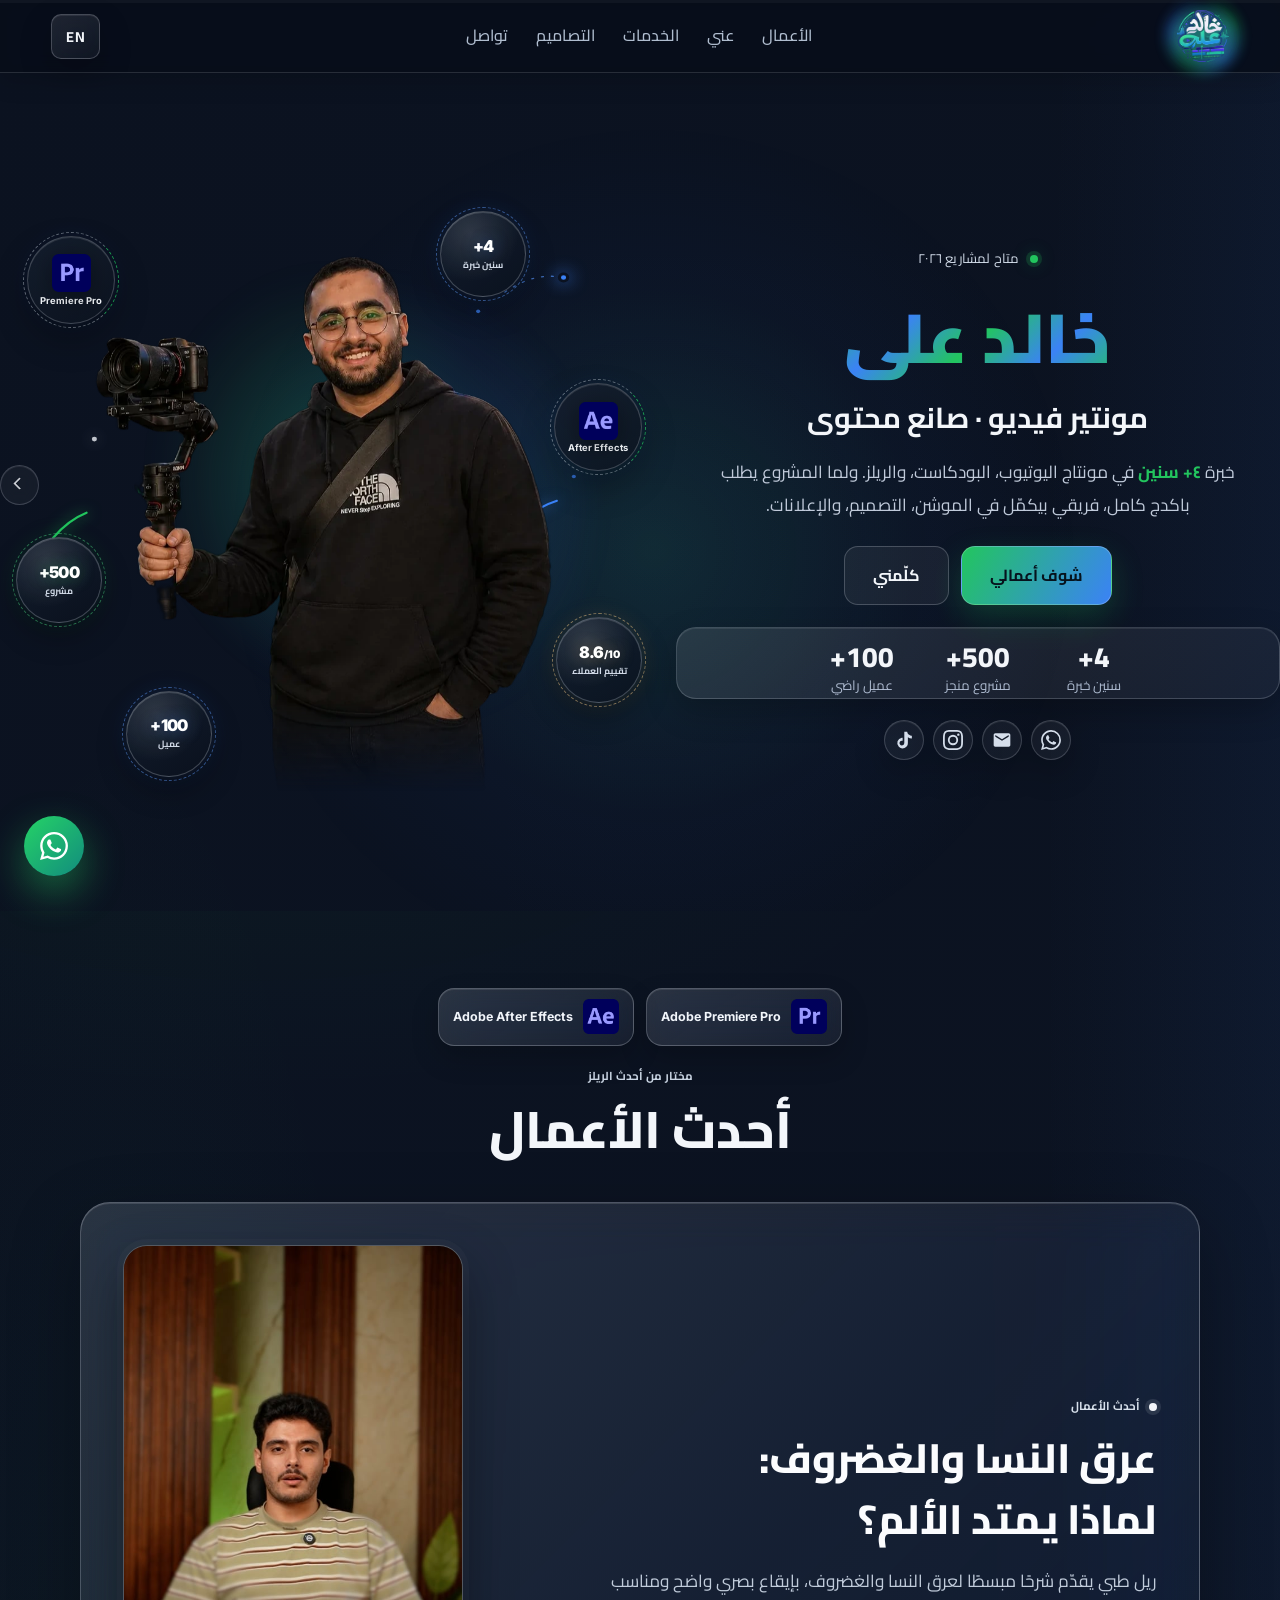
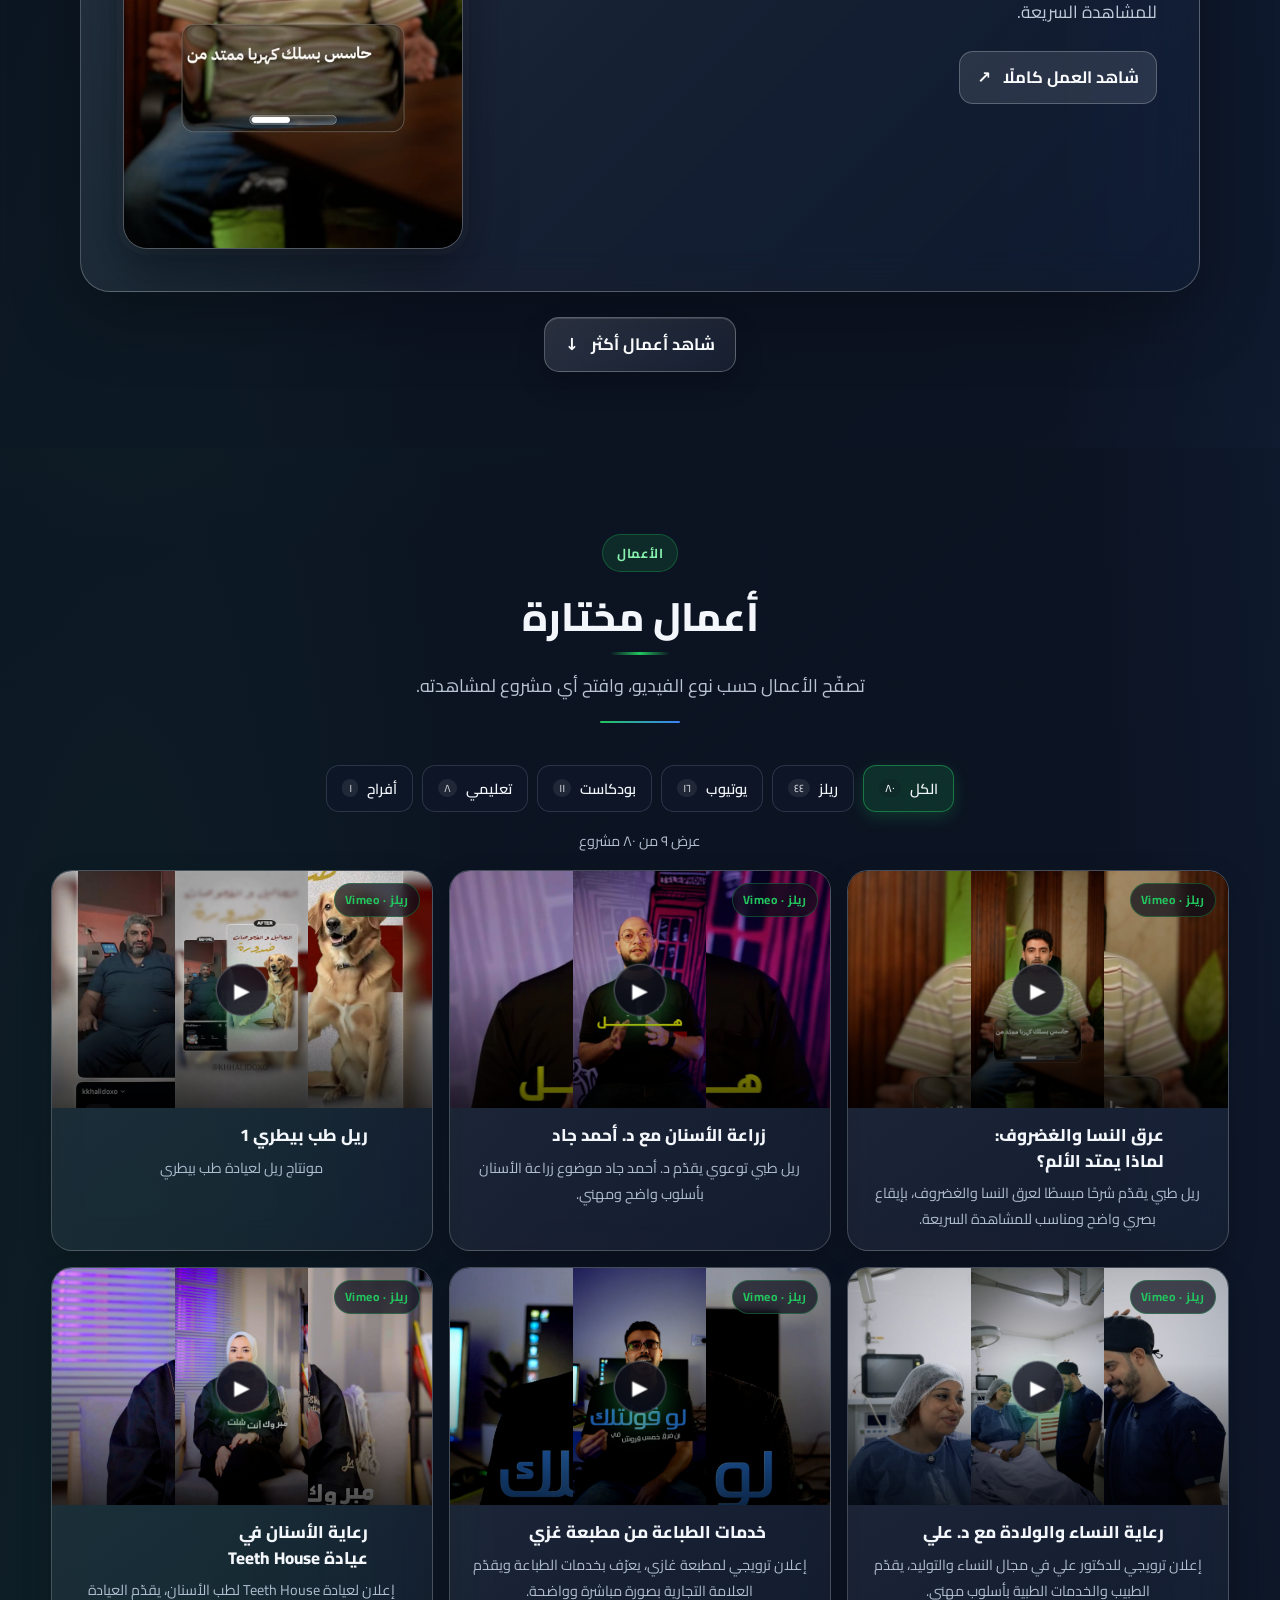
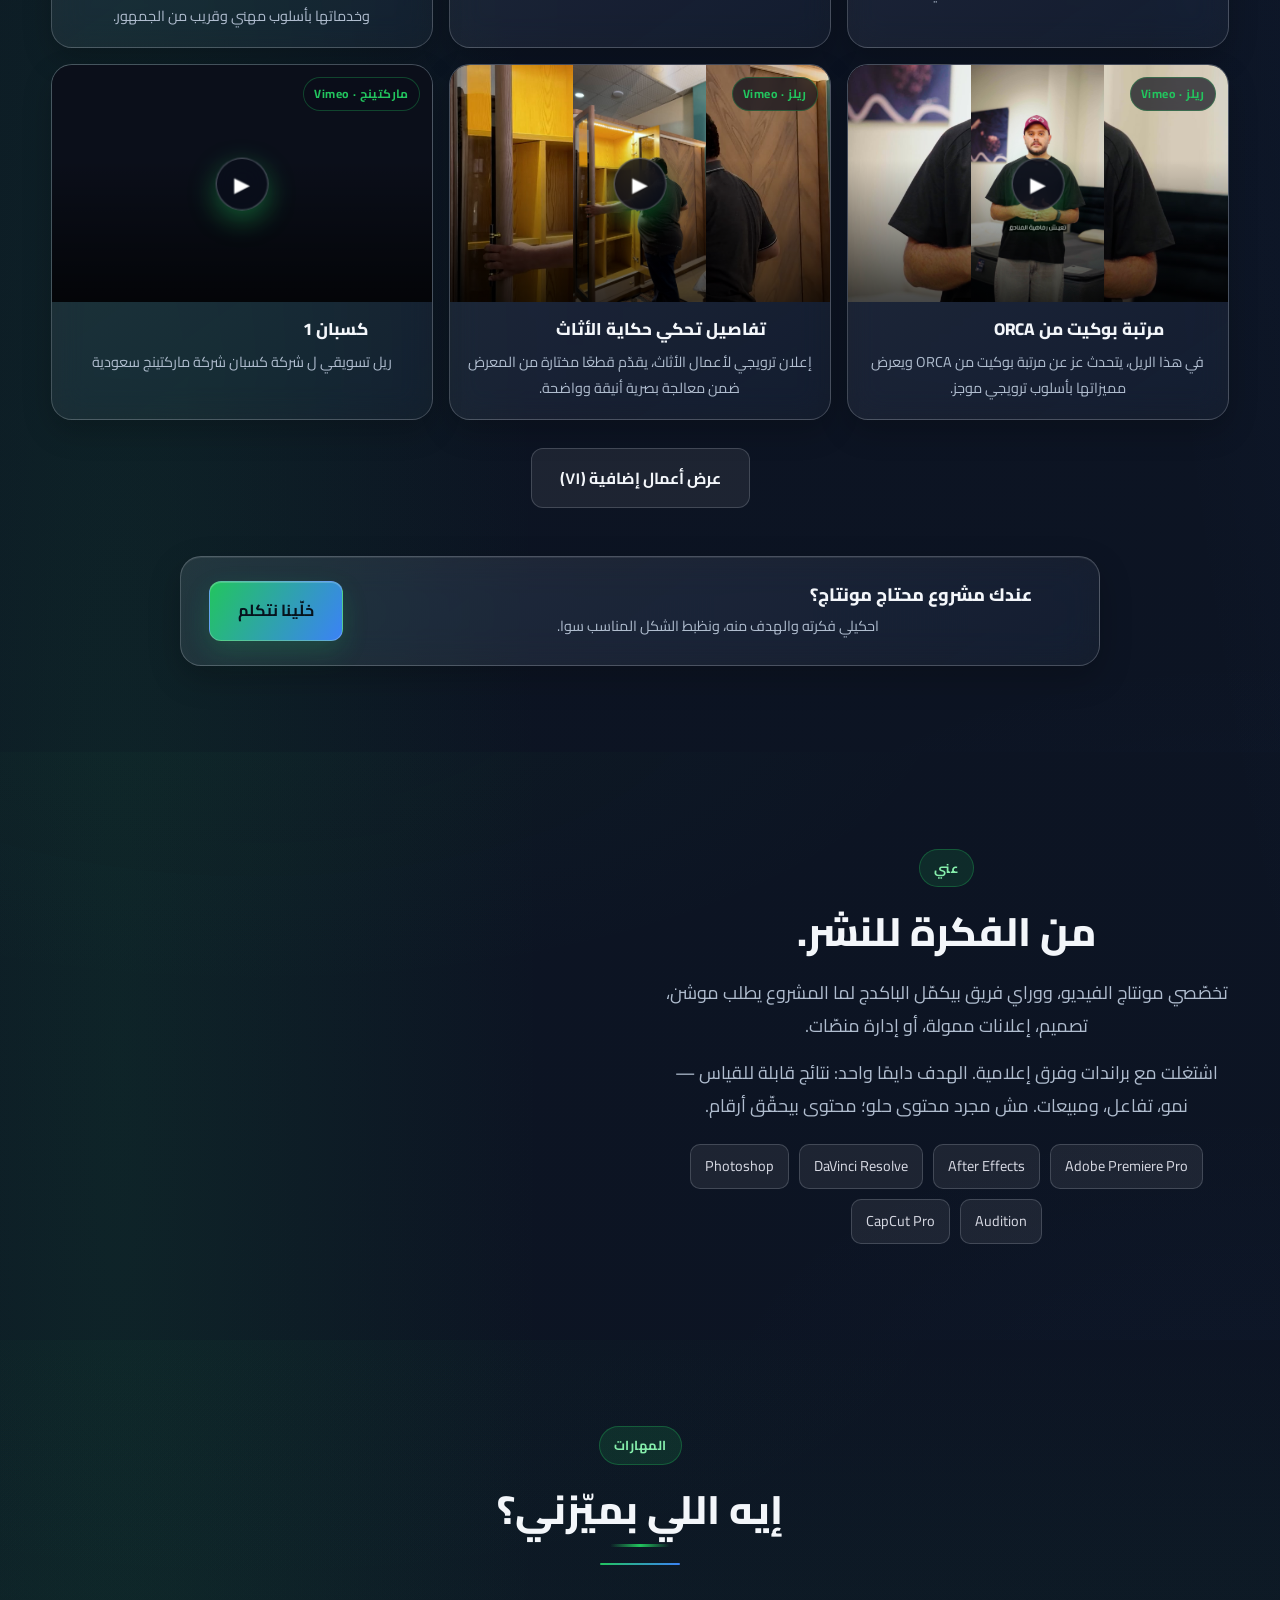
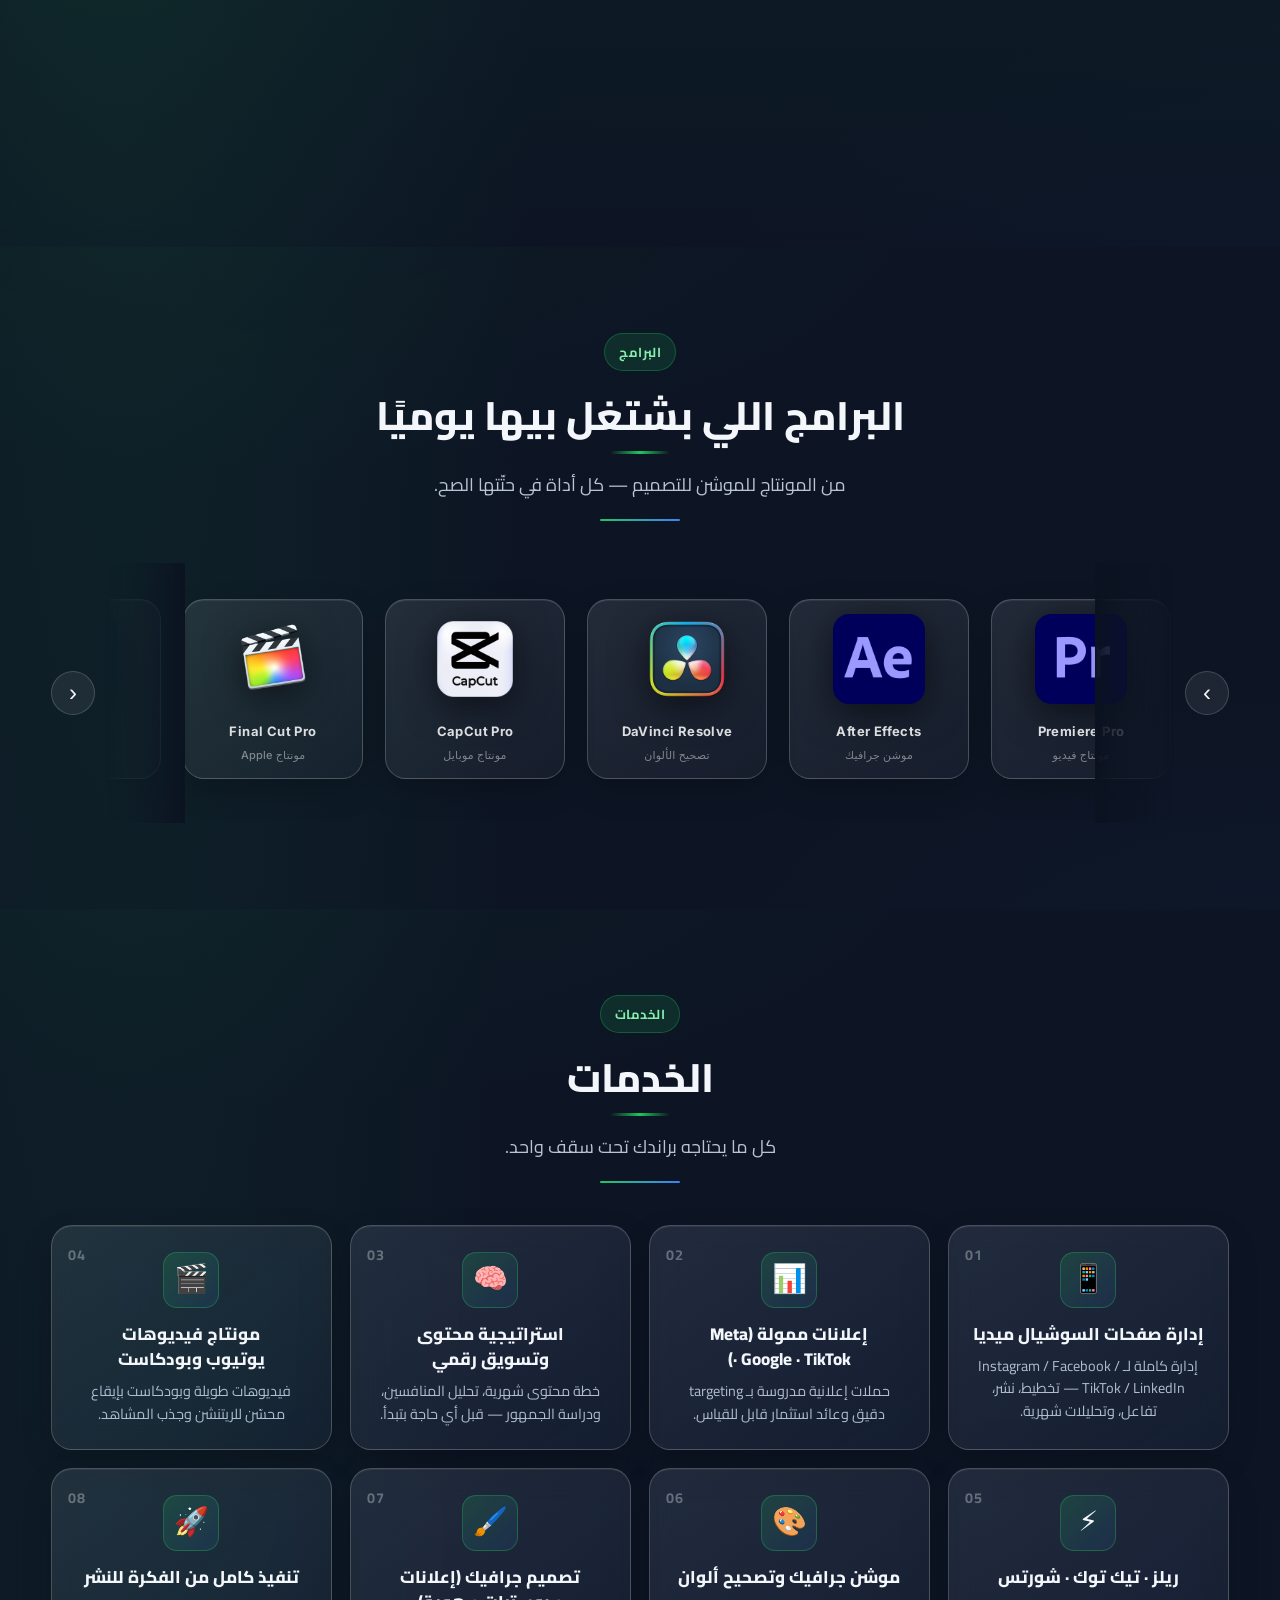
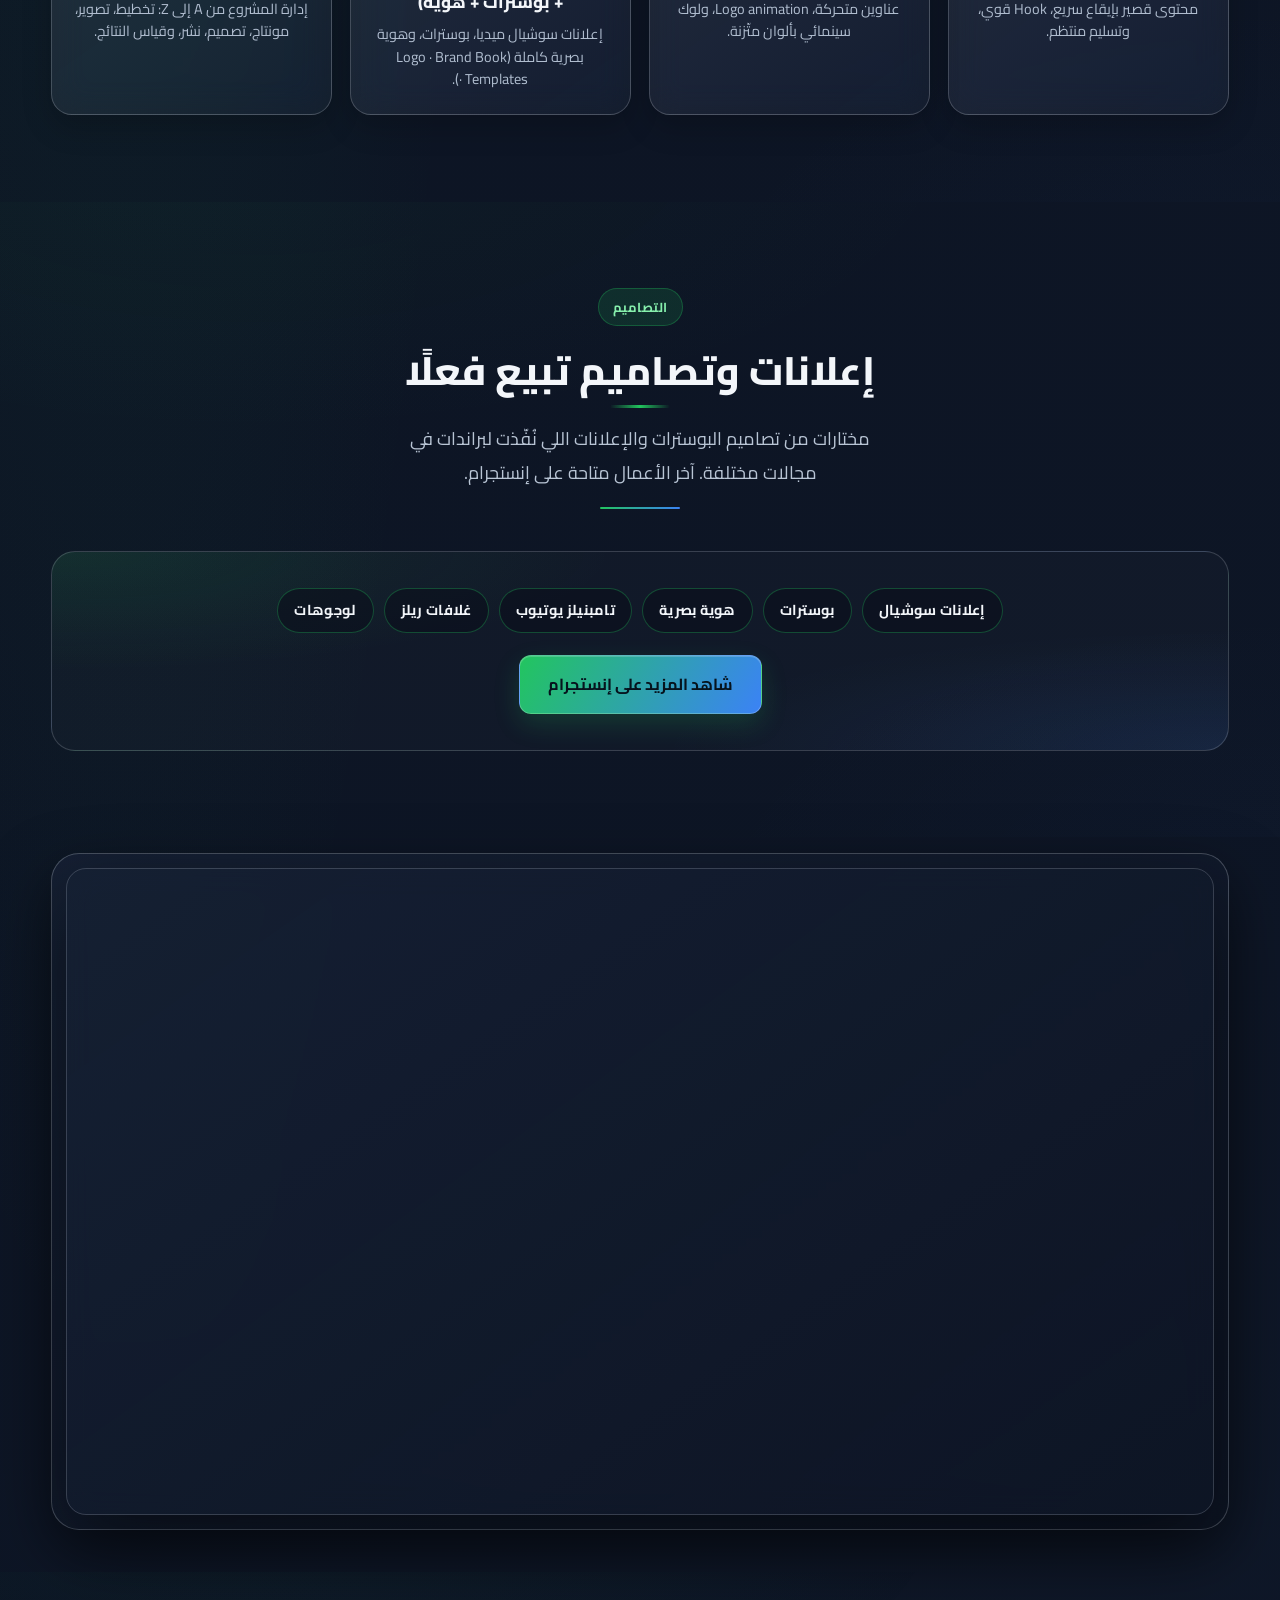
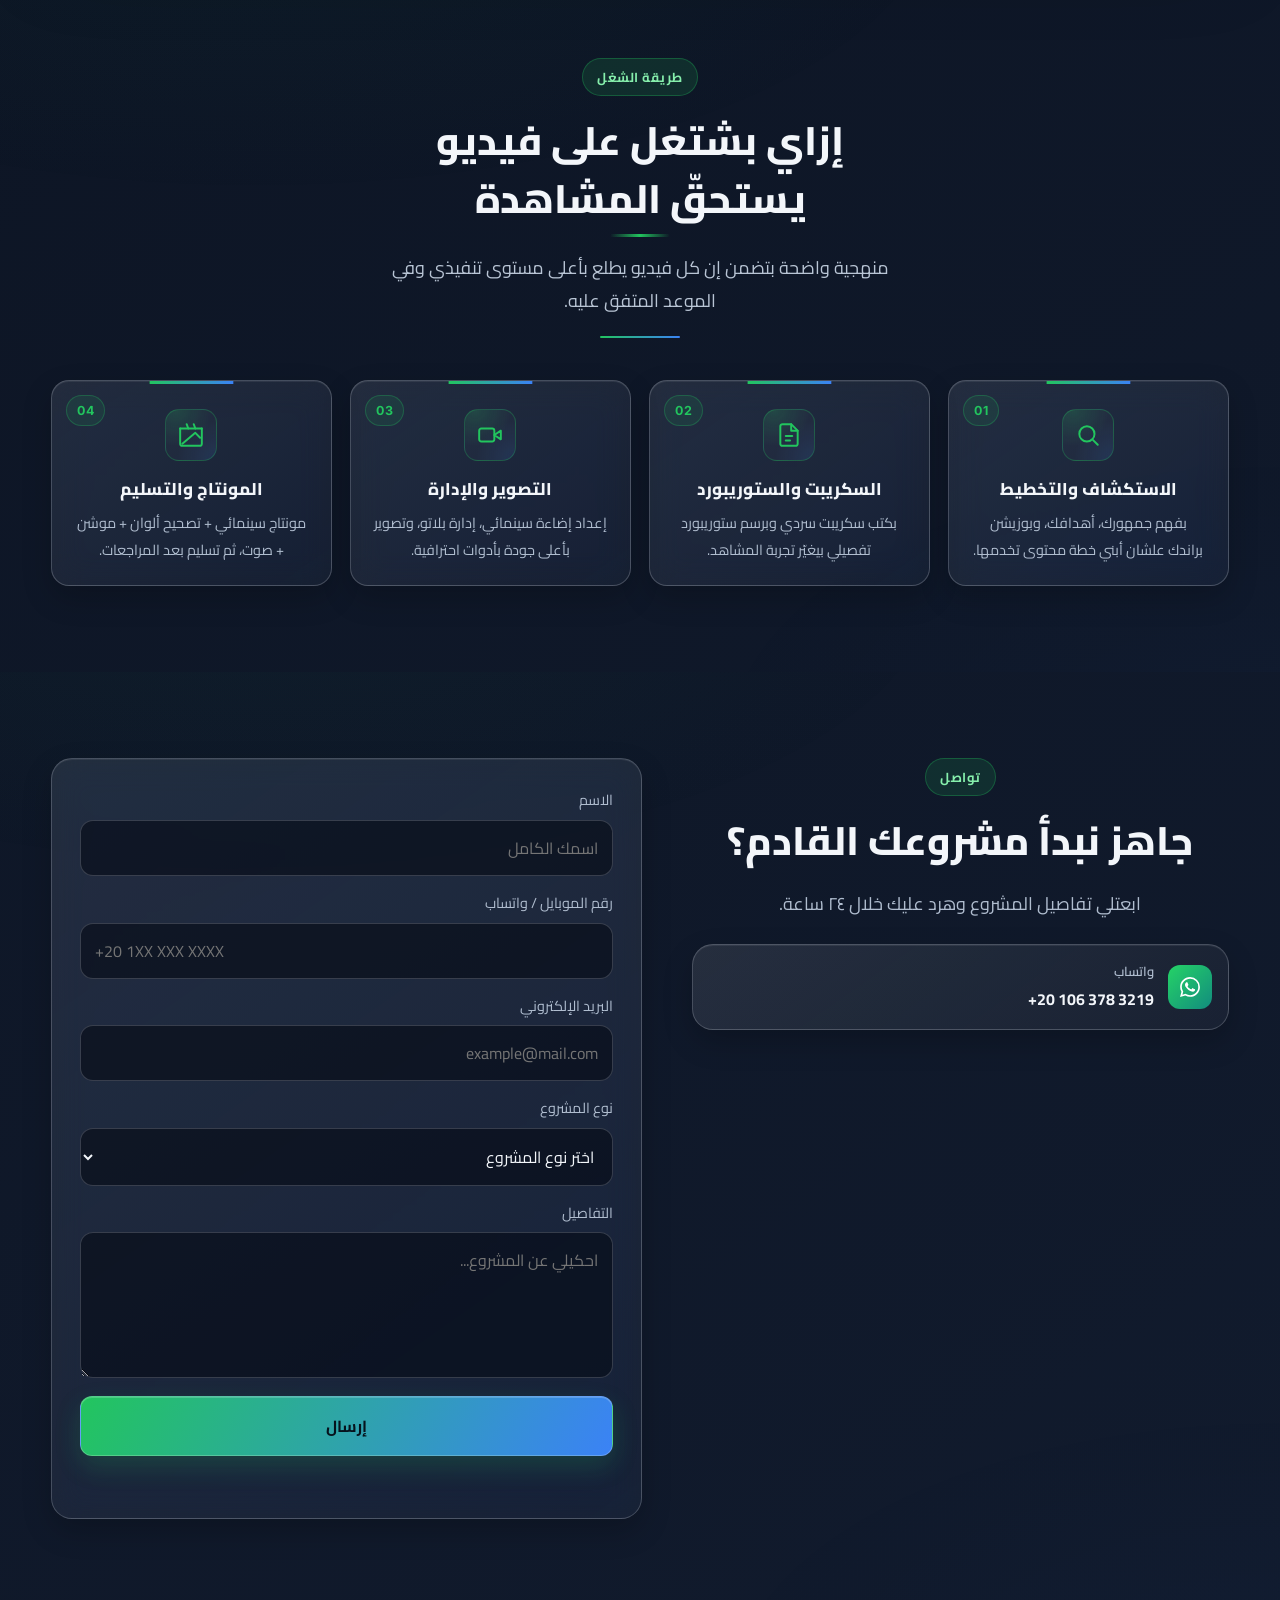
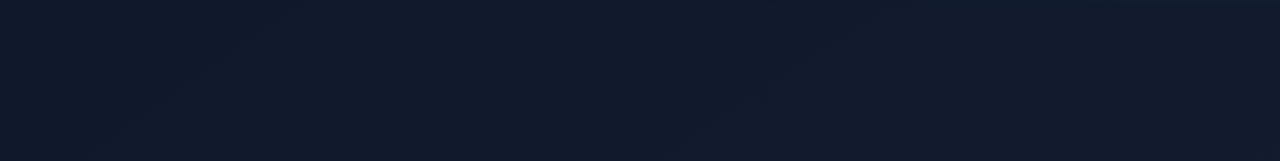
==== commit 2f45cb4b: "Add files via upload" ====
--- a/index.html
+++ b/index.html
@@ -45,7 +45,7 @@
   <!-- Preload hero image (LCP, WebP with JPG fallback) -->
   <link rel="preload" as="image" href="khaled-hero-cutout.webp" type="image/webp" fetchpriority="high" />
 
-  <link rel="stylesheet" href="styles.css?v=52" />
+  <link rel="stylesheet" href="styles.css?v=53" />
 
   <!-- Structured data: Person + ProfessionalService -->
   <script type="application/ld+json">
@@ -183,7 +183,10 @@
           <span data-i18n="hero.eyebrow">متاح لمشاريع ٢٠٢٦</span>
         </span>
         <h1 class="hero-name">
-          <span class="gradient-text" data-i18n="hero.name">خالد علي</span>
+          <span class="gradient-text hero-name-translation" data-i18n="hero.name">
+            <span class="hero-name-word">خالد</span>
+            <span class="hero-name-word">علي</span>
+          </span>
         </h1>
         <p class="hero-role" data-i18n="hero.role">مونتير فيديو · صانع محتوى</p>
         <p class="hero-sub" data-i18n="hero.sub">
@@ -1140,7 +1143,7 @@
   <script src="theme.js?v=32"></script>
   <script src="designs.js?v=30"></script>
   <script src="testimonials-pool.js?v=1"></script>
-  <script src="script.js?v=53"></script>
+  <script src="script.js?v=54"></script>
   <!-- Inline edit overlay (only activates when ?edit=1 is in URL) -->
   <script src="github-api.js?v=30"></script>
   <script src="inline-edit.js?v=30"></script>
--- a/styles.css
+++ b/styles.css
@@ -5023,3 +5023,98 @@
 @media (prefers-reduced-motion: reduce) {
   .hero-fact, .hero-fact::before, .hero-float, .hero-float::before { animation: none !important; }
 }
+
+/* Mobile layout cleanup: protect the Arabic name, buttons, and stacked sections. */
+@media (max-width: 720px) {
+  .hero { padding: 20px 0 46px; }
+  .hero-inner { width: min(100%, 540px); gap: 0; }
+  .hero-visual { width: min(100%, 460px); height: clamp(300px, 92vw, 390px); margin: 0 auto 10px; }
+  .hero-text { box-sizing: border-box; display: flex; flex-direction: column; align-items: center; width: 100%; min-width: 0; padding: 0 4px; text-align: center; }
+  .hero-text .eyebrow { align-self: center; justify-content: center; text-align: center; }
+  .hero-name-translation { display: block; width: max-content; max-width: 100%; margin-inline: auto; text-align: center; white-space: nowrap; }
+  .hero-name-word { display: inline; white-space: nowrap; background: inherit; -webkit-background-clip: text; background-clip: text; }
+  .hero h1.hero-name { max-width: 100%; margin: 0 auto 9px; font-size: clamp(2.25rem, 9.4vw, 3.4rem); line-height: 1.2; text-align: center; }
+  html[lang="ar"] .hero h1.hero-name { line-height: 1.3; }
+  html[lang="en"] .hero h1.hero-name { max-width: 100%; }
+  .hero-role, .hero-sub { max-width: 100%; text-align: center; overflow-wrap: anywhere; }
+  .hero-cta { display: grid; grid-template-columns: repeat(2, minmax(0, 1fr)); width: 100%; gap: 9px; }
+  .hero-cta .btn { box-sizing: border-box; display: flex; align-items: center; justify-content: center; width: 100%; min-width: 0; padding-inline: 8px; text-align: center; white-space: normal; line-height: 1.35; }
+  .hero-stats { display: grid; grid-template-columns: repeat(3, minmax(0, 1fr)); width: 100%; gap: 5px; box-sizing: border-box; text-align: center; }
+  .hero-stats li { min-width: 0; text-align: center; }
+  .hero-stats span { display: block; overflow-wrap: anywhere; }
+  .hero-socials { justify-content: center; flex-wrap: wrap; }
+
+  /* Keep four floating elements around the portrait without stacking them over it. */
+  .hero-fact { width: 54px; padding: 5px 3px; }
+  .hero-fact::before { inset: -3px; }
+  .hero-fact strong { font-size: .7rem; }
+  .hero-fact > span { margin-top: 3px; font-size: .42rem; }
+  .hero-fact .hero-fact-denom { font-size: .45rem; }
+  .hero-fact--years { display: none; }
+  .hero-fact--projects { top: auto; bottom: 8%; left: 0; }
+  .hero-fact--clients { display: none; }
+  .hero-fact--rating { right: 0; bottom: 8%; }
+  .hero-float { width: 60px; height: 60px; padding: 5px 3px; font-size: .46rem; }
+  .hero-float img { width: 29px; height: 29px; flex-basis: 29px; }
+  .hero-float--premiere { top: 5%; left: 0; }
+  .hero-float--after-effects { top: 5%; right: 0; }
+
+  .section { position: relative; min-width: 0; }
+  .section > .container { box-sizing: border-box; min-width: 0; }
+  .latest-work-section { padding-block: 42px; }
+  .latest-work-container { padding-inline: 15px !important; }
+  .latest-work-head { margin-bottom: 18px; }
+  .latest-work-tools { width: 100%; gap: 7px; }
+  .latest-work-tool { min-width: 0; max-width: 100%; font-size: clamp(.58rem, 2.4vw, .7rem); }
+  .latest-work-feature { box-sizing: border-box; width: 100%; min-width: 0; gap: 15px; padding: 12px; }
+  .latest-work-copy { min-width: 0; overflow-wrap: anywhere; }
+  .latest-work-copy h3 { font-size: clamp(1.32rem, 6vw, 1.8rem); line-height: 1.42; }
+  .latest-work-media { width: min(100%, 330px); min-width: 0; }
+  .latest-work-player { width: 100%; }
+  .latest-work-link, .latest-work-more-button { box-sizing: border-box; max-width: 100%; }
+  .latest-work-more-button { min-height: 46px; }
+  main > section + section { scroll-margin-top: 76px; }
+}
+@media (max-width: 380px) {
+  .hero-visual { height: 292px; }
+  .hero-float { width: 54px; height: 54px; }
+  .hero-float img { width: 26px; height: 26px; flex-basis: 26px; }
+  .hero-fact { width: 49px; }
+  .hero-fact strong { font-size: .65rem; }
+  .hero-fact > span { font-size: .39rem; }
+  .latest-work-feature { padding: 10px; }
+  .latest-work-tools { gap: 5px; }
+}
+
+/* Final hero type/layout pass: keep the name together and center the intro copy. */
+.hero .eyebrow { justify-content: center; margin-inline: auto; text-align: center; }
+.hero h1.hero-name {
+  width: 100%; max-width: 100%; margin-inline: auto; text-align: center;
+  text-wrap: nowrap;
+}
+.hero-name-translation { display: inline-block; max-width: 100%; white-space: nowrap; }
+.hero-name-word { display: inline; white-space: nowrap; }
+.hero-role { display: block; margin-inline: auto; text-align: center; }
+.hero-sub { width: min(100%, 54ch); margin-inline: auto; text-align: center; }
+.hero-cta, .hero-stats, .hero-socials { justify-content: center; }
+.hero-stats { margin-inline: auto; text-align: center; }
+
+@media (min-width: 721px) {
+  .hero h1.hero-name { font-size: clamp(2.4rem, 5.4vw, 6.1rem); line-height: 1.2; }
+  html[lang="ar"] .hero h1.hero-name { line-height: 1.3; }
+}
+
+@media (max-width: 720px) {
+  .hero-text { align-items: center; text-align: center; }
+  .hero .eyebrow { align-self: center; max-width: 100%; font-size: clamp(.78rem, 3.3vw, .92rem); }
+  .hero h1.hero-name { font-size: clamp(2.2rem, 9.2vw, 3.35rem); line-height: 1.25; }
+  html[lang="ar"] .hero h1.hero-name { line-height: 1.3; }
+  .hero-role { max-width: 100%; margin-bottom: 8px; font-size: clamp(1.02rem, 4.3vw, 1.28rem); line-height: 1.5; }
+  .hero-sub { max-width: 43ch; margin-bottom: 16px; font-size: clamp(.94rem, 3.8vw, 1.04rem); line-height: 1.78; }
+  .hero-cta { width: 100%; gap: 10px; margin: 8px 0 14px; }
+  .hero-cta .btn { min-height: 48px; padding-inline: 10px; font-size: clamp(.86rem, 3.5vw, .96rem); }
+  .hero-stats { width: 100%; gap: 6px; margin: 8px auto 12px; }
+  .hero-stats li { min-width: 0; }
+  .hero-stats strong { font-size: clamp(1.22rem, 5.6vw, 1.55rem); }
+  .hero-stats span { font-size: clamp(.6rem, 2.8vw, .72rem); line-height: 1.45; }
+}
